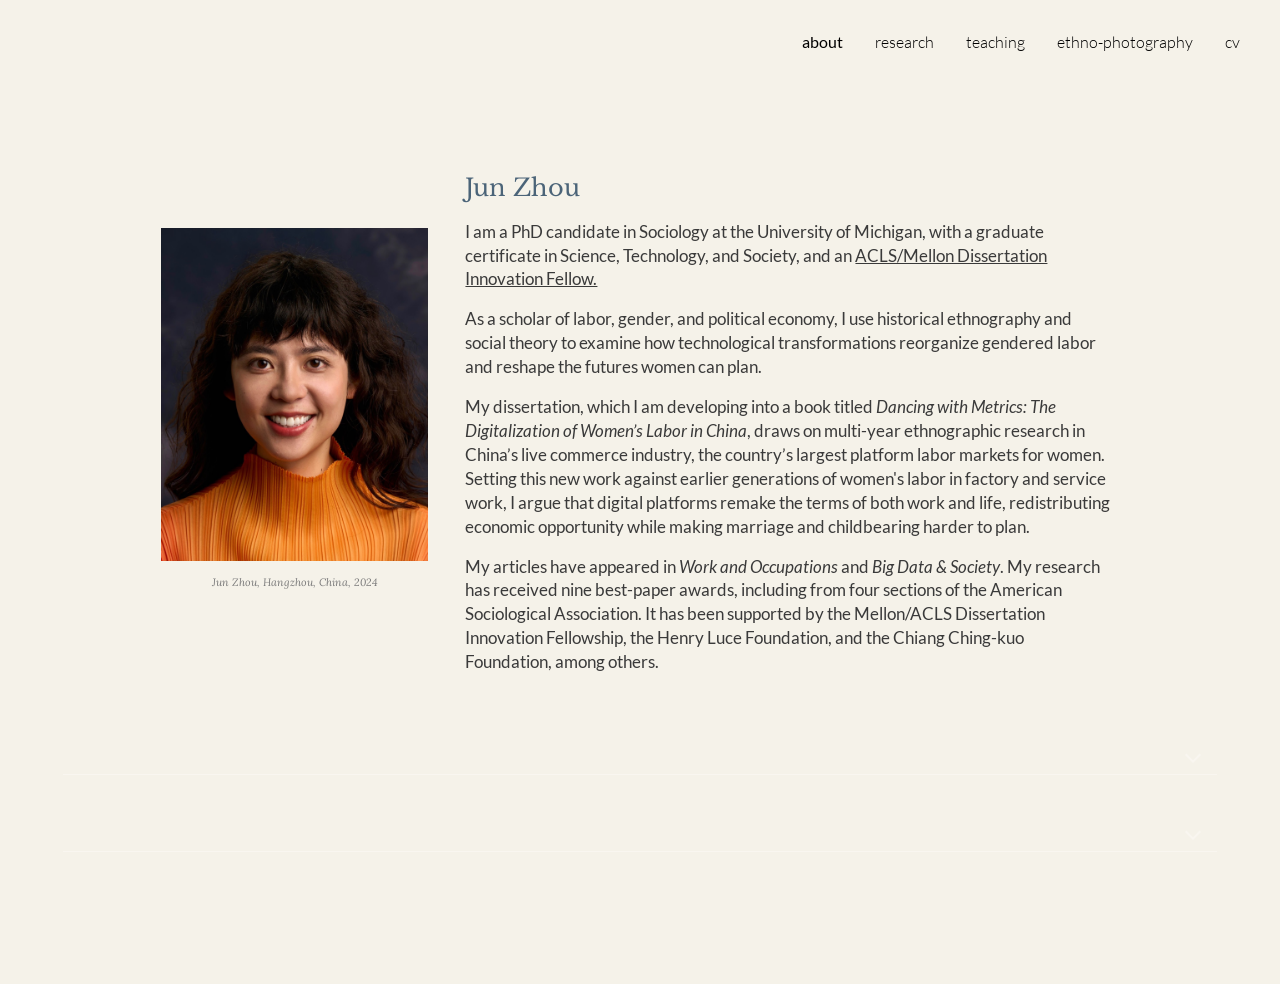
==== site/index.html @ a896f6f9 "Sync validated site and monthly health record" ====
<!doctype html><html lang="en"><head><meta charset="utf-8"><meta name="viewport" content="width=device-width,initial-scale=1"><title>about · Jun Zhou</title><link rel="icon" href="assets/4027bee35e4caeaa31f5901d.png"><style>@media only screen and (max-width: 479px){.jgG6ef{font-size: 17.0pt;}}@media only screen and (min-width: 480px) and (max-width: 767px){.jgG6ef{font-size: 17.0pt;}}@media only screen and (min-width: 768px) and (max-width: 1279px){.jgG6ef{font-size: 18.0pt;}}@media only screen and (min-width: 1280px){.jgG6ef{font-size: 18.0pt;}}</style><style>.M63kCb{background-color: rgba(255,255,255,1);}.OUGEr{color: rgba(33,33,33,1);}.duRjpb .OUGEr{color: rgba(0,0,0,1);}.JYVBee .OUGEr{color: rgba(0,0,0,1);}.OmQG5e .OUGEr{color: rgba(33,33,33,1);}.iwQgFb{background-color: rgba(211,211,211,1);}.ySLm4c{font-family: Lato, sans-serif;}.CbiMKe{background-color: rgba(245,242,232,1);}.qeLZfd .zfr3Q{color: rgba(33,33,33,1);}.qeLZfd .qnVSj{color: rgba(33,33,33,1);}.qeLZfd .Glwbz{color: rgba(33,33,33,1);}.qeLZfd .duRjpb{color: rgba(0,0,0,1);}.qeLZfd .qLrapd{color: rgba(0,0,0,1);}.qeLZfd .JYVBee{color: rgba(0,0,0,1);}.qeLZfd .aHM7ed{color: rgba(0,0,0,1);}.qeLZfd .OmQG5e{color: rgba(33,33,33,1);}.qeLZfd .NHD4Gf{color: rgba(33,33,33,1);}.qeLZfd .aw5Odc{color: rgba(0,0,0,1);}.qeLZfd .dhtgD:hover{color: rgba(0,0,0,1);}.qeLZfd .dhtgD:visited{color: rgba(0,0,0,1);}.qeLZfd .iwQgFb{background-color: rgba(210,210,210,1);}.qeLZfd .OUGEr{color: rgba(33,33,33,1);}.qeLZfd .duRjpb .OUGEr{color: rgba(0,0,0,1);}.qeLZfd .JYVBee .OUGEr{color: rgba(0,0,0,1);}.qeLZfd .OmQG5e .OUGEr{color: rgba(33,33,33,1);}.qeLZfd:before{background-color: rgba(254,254,254,1); display: block;}.lQAHbd .zfr3Q{color: rgba(0,0,0,1);}.lQAHbd .qnVSj{color: rgba(0,0,0,1);}.lQAHbd .Glwbz{color: rgba(0,0,0,1);}.lQAHbd .duRjpb{color: rgba(0,0,0,1);}.lQAHbd .qLrapd{color: rgba(0,0,0,1);}.lQAHbd .JYVBee{color: rgba(0,0,0,1);}.lQAHbd .aHM7ed{color: rgba(0,0,0,1);}.lQAHbd .OmQG5e{color: rgba(0,0,0,1);}.lQAHbd .NHD4Gf{color: rgba(0,0,0,1);}.lQAHbd .aw5Odc{color: rgba(0,0,0,1);}.lQAHbd .dhtgD:hover{color: rgba(0,0,0,1);}.lQAHbd .dhtgD:visited{color: rgba(0,0,0,1);}.lQAHbd .iwQgFb{background-color: rgba(202,200,192,1);}.lQAHbd .OUGEr{color: rgba(0,0,0,1);}.lQAHbd .duRjpb .OUGEr{color: rgba(0,0,0,1);}.lQAHbd .JYVBee .OUGEr{color: rgba(0,0,0,1);}.lQAHbd .OmQG5e .OUGEr{color: rgba(0,0,0,1);}.lQAHbd .CbiMKe{background-color: rgba(255,255,255,1);}.lQAHbd:before{background-color: rgba(245,242,232,1); display: block;}.cJgDec .zfr3Q{color: rgba(255,255,255,1);}.cJgDec .zfr3Q .OUGEr{color: rgba(255,255,255,1);}.cJgDec .qnVSj{color: rgba(255,255,255,1);}.cJgDec .Glwbz{color: rgba(255,255,255,1);}.cJgDec .qLrapd{color: rgba(255,255,255,1);}.cJgDec .aHM7ed{color: rgba(255,255,255,1);}.cJgDec .NHD4Gf{color: rgba(255,255,255,1);}.cJgDec .IFuOkc:before{background-color: rgba(33,33,33,1); opacity: 0; display: block;}.O13XJf{height: 340px; padding-bottom: 60px; padding-top: 60px;}.O13XJf .IFuOkc{background-color: rgba(245,242,232,1); background-image: url(assets/630cc964d03e283699d55d2c.png);}.O13XJf .IFuOkc:before{background-color: rgba(33,33,33,1); opacity: 0.4; display: block;}.O13XJf .zfr3Q{color: rgba(255,255,255,1);}.O13XJf .qnVSj{color: rgba(255,255,255,1);}.O13XJf .Glwbz{color: rgba(255,255,255,1);}.O13XJf .duRjpb{color: rgba(255,255,255,1);}.O13XJf .qLrapd{color: rgba(255,255,255,1);}.O13XJf .JYVBee{color: rgba(255,255,255,1);}.O13XJf .aHM7ed{color: rgba(255,255,255,1);}.O13XJf .OmQG5e{color: rgba(255,255,255,1);}.O13XJf .NHD4Gf{color: rgba(255,255,255,1);}.tpmmCb .zfr3Q{color: rgba(33,33,33,1);}.tpmmCb .zfr3Q .OUGEr{color: rgba(33,33,33,1);}.tpmmCb .qnVSj{color: rgba(33,33,33,1);}.tpmmCb .Glwbz{color: rgba(33,33,33,1);}.tpmmCb .qLrapd{color: rgba(33,33,33,1);}.tpmmCb .aHM7ed{color: rgba(33,33,33,1);}.tpmmCb .NHD4Gf{color: rgba(33,33,33,1);}.tpmmCb .IFuOkc:before{background-color: rgba(255,255,255,1); display: block;}.tpmmCb .Wew9ke{fill: rgba(33,33,33,1);}.aw5Odc{color: rgba(0,0,0,1);}.dhtgD:hover{color: rgba(0,0,0,1);}.dhtgD:active{color: rgba(0,0,0,1);}.dhtgD:visited{color: rgba(0,0,0,1);}.Zjiec{color: rgba(255,255,255,1); font-family: Lato, sans-serif; font-size: 19pt; font-weight: 300; letter-spacing: 1px; line-height: 1.3; padding-bottom: 62.5px; padding-left: 48px; padding-right: 36px; padding-top: 11.5px;}.XMyrgf{margin-top: 0px; margin-left: 48px; margin-bottom: 24px; margin-right: 24px;}.TlfmSc{color: rgba(255,255,255,1); font-family: Lato, sans-serif; font-size: 15pt; font-weight: 300; line-height: 1.333;}.Mz8gvb{color: rgba(255,255,255,1);}.zDUgLc{background-color: rgba(33,33,33,1);}.QTKDff.chg4Jd:focus{background-color: rgba(255,255,255,0.1199999973);}.YTv4We{color: rgba(178,178,178,1);}.YTv4We:hover:before{background-color: rgba(255,255,255,0.1199999973); display: block;}.YTv4We.chg4Jd:focus:before{border-color: rgba(255,255,255,0.3600000143); display: block;}.eWDljc{background-color: rgba(33,33,33,1);}.eWDljc .hDrhEe{padding-left: 8px;}.ZXW7w{color: rgba(255,255,255,1); opacity: 1;}.PsKE7e{color: rgba(255,255,255,1); font-family: Lato, sans-serif; font-size: 12pt; font-weight: 300;}.lhZOrc{color: rgba(247,245,237,1);}.hDrhEe:hover{color: rgba(247,245,237,1);}.M9vuGd{color: rgba(247,245,237,1); font-weight: 400;}.jgXgSe:hover{color: rgba(247,245,237,1);}.j10yRb:hover{color: rgba(247,245,237,1);}.j10yRb.chg4Jd:focus:before{border-color: rgba(255,255,255,0.3600000143); display: block;}.tCHXDc{color: rgba(255,255,255,1);}.iWs3gf.chg4Jd:focus{background-color: rgba(255,255,255,0.1199999973);}.wgxiMe{background-color: rgba(33,33,33,1);}.fOU46b .TlfmSc{color: rgba(255,255,255,1);}.fOU46b .KJll8d{background-color: rgba(255,255,255,1);}.fOU46b .Mz8gvb{color: rgba(255,255,255,1);}.fOU46b .Mz8gvb.chg4Jd:focus:before{border-color: rgba(255,255,255,1); display: block;}.fOU46b .qV4dIc{color: rgba(255,255,255,0.8700000048);}.fOU46b .jgXgSe:hover{color: rgba(255,255,255,1);}.fOU46b .M9vuGd{color: rgba(255,255,255,1);}.fOU46b .tCHXDc{color: rgba(255,255,255,0.8700000048);}.fOU46b .iWs3gf.chg4Jd:focus{background-color: rgba(255,255,255,0.1199999973);}.fOU46b .G8QRnc .Mz8gvb{color: rgba(0,0,0,0.8000000119);}.fOU46b .G8QRnc .Mz8gvb.chg4Jd:focus:before{border-color: rgba(0,0,0,0.8000000119); display: block;}.fOU46b .G8QRnc .ZXW7w{color: rgba(0,0,0,0.8000000119);}.fOU46b .G8QRnc .TlfmSc{color: rgba(0,0,0,0.8000000119);}.fOU46b .G8QRnc .KJll8d{background-color: rgba(0,0,0,0.8000000119);}.fOU46b .G8QRnc .qV4dIc{color: rgba(0,0,0,0.6399999857);}.fOU46b .G8QRnc .jgXgSe:hover{color: rgba(0,0,0,0.8199999928);}.fOU46b .G8QRnc .M9vuGd{color: rgba(0,0,0,0.8199999928);}.fOU46b .G8QRnc .tCHXDc{color: rgba(0,0,0,0.6399999857);}.fOU46b .G8QRnc .iWs3gf.chg4Jd:focus{background-color: rgba(0,0,0,0.1199999973);}.fOU46b .usN8rf .Mz8gvb{color: rgba(0,0,0,0.8000000119);}.fOU46b .usN8rf .Mz8gvb.chg4Jd:focus:before{border-color: rgba(0,0,0,0.8000000119); display: block;}.fOU46b .usN8rf .ZXW7w{color: rgba(0,0,0,0.8000000119);}.fOU46b .usN8rf .TlfmSc{color: rgba(0,0,0,0.8000000119);}.fOU46b .usN8rf .KJll8d{background-color: rgba(0,0,0,0.8000000119);}.fOU46b .usN8rf .qV4dIc{color: rgba(0,0,0,0.6399999857);}.fOU46b .usN8rf .jgXgSe:hover{color: rgba(0,0,0,0.8199999928);}.fOU46b .usN8rf .M9vuGd{color: rgba(0,0,0,0.8199999928);}.fOU46b .usN8rf .tCHXDc{color: rgba(0,0,0,0.6399999857);}.fOU46b .usN8rf .iWs3gf.chg4Jd:focus{background-color: rgba(0,0,0,0.1199999973);}.fOU46b .aCIEDd .qV4dIc{color: rgba(33,33,33,1);}.fOU46b .aCIEDd .TlfmSc{color: rgba(33,33,33,1);}.fOU46b .aCIEDd .KJll8d{background-color: rgba(33,33,33,1);}.fOU46b .aCIEDd .ZXW7w{color: rgba(33,33,33,1);}.fOU46b .aCIEDd .jgXgSe:hover{color: rgba(33,33,33,1); opacity: 0.82;}.fOU46b .aCIEDd .Mz8gvb{color: rgba(33,33,33,1);}.fOU46b .aCIEDd .tCHXDc{color: rgba(33,33,33,1);}.fOU46b .aCIEDd .iWs3gf.chg4Jd:focus{background-color: rgba(33,33,33,0.1199999973);}.fOU46b .a3ETed .qV4dIc{color: rgba(0,0,0,1);}.fOU46b .a3ETed .TlfmSc{color: rgba(0,0,0,1);}.fOU46b .a3ETed .KJll8d{background-color: rgba(0,0,0,1);}.fOU46b .a3ETed .ZXW7w{color: rgba(0,0,0,1);}.fOU46b .a3ETed .jgXgSe:hover{color: rgba(0,0,0,1); opacity: 0.82;}.fOU46b .a3ETed .Mz8gvb{color: rgba(0,0,0,1);}.fOU46b .a3ETed .tCHXDc{color: rgba(0,0,0,1);}.fOU46b .a3ETed .iWs3gf.chg4Jd:focus{background-color: rgba(0,0,0,0.1199999973);}@media only screen and (min-width: 1280px){.XeSM4.b2Iqye.fOU46b .LBrwzc .tCHXDc{color: rgba(255,255,255,0.8700000048);}}.XeSM4.b2Iqye.fOU46b .LBrwzc .iWs3gf.chg4Jd:focus{background-color: rgba(255,255,255,0.1199999973);}@media only screen and (min-width: 1280px){.KuNac.b2Iqye.fOU46b .tCHXDc{color: rgba(0,0,0,0.6399999857);}}.KuNac.b2Iqye.fOU46b .iWs3gf.chg4Jd:focus{background-color: rgba(0,0,0,0.1199999973);}.fOU46b .zDUgLc{opacity: 0;}.LBrwzc .ZXW7w{color: rgba(0,0,0,1);}.LBrwzc .KJll8d{background-color: rgba(0,0,0,1);}.GBy4H .ZXW7w{color: rgba(255,255,255,1);}.GBy4H .KJll8d{background-color: rgba(255,255,255,1);}.eBSUbc{background-color: rgba(33,33,33,1); color: rgba(0,188,212,0.6999999881);}.BFDQOb:hover{color: rgba(247,245,237,1);}.ImnMyf{background-color: rgba(255,255,255,1); color: rgba(33,33,33,1);}.Vs12Bd{background-color: rgba(254,254,254,1); color: rgba(33,33,33,1);}.S5d9Rd{background-color: rgba(245,242,232,1); color: rgba(0,0,0,1);}.zfr3Q{color: rgba(33,33,33,1); font-family: Lato, sans-serif; font-size: 11pt; font-weight: 400; line-height: 1.6667; margin-top: 12px;}.qnVSj{color: rgba(33,33,33,1);}.Glwbz{color: rgba(33,33,33,1);}.duRjpb{color: rgba(0,0,0,1); font-family: Lato, sans-serif; font-size: 34pt; font-weight: 300; letter-spacing: 0.5px; line-height: 1.2; margin-top: 30px;}.Ap4VC{margin-bottom: -30px;}.qLrapd{color: rgba(0,0,0,1);}.JYVBee{color: rgba(0,0,0,1); font-family: Lato, sans-serif; font-size: 19pt; font-weight: 400; line-height: 1.4; margin-top: 20px;}.CobnVe{margin-bottom: -20px;}.aHM7ed{color: rgba(0,0,0,1);}.OmQG5e{color: rgba(33,33,33,1); font-family: Lato, sans-serif; font-size: 15pt; font-style: normal; font-weight: 400; line-height: 1.25; margin-top: 16px;}.GV3q8e{margin-bottom: -16px;}.NHD4Gf{color: rgba(33,33,33,1);}.LB7kq .duRjpb{font-size: 64pt; letter-spacing: 2px; line-height: 1; margin-top: 40px;}.LB7kq .JYVBee{font-size: 25pt; font-weight: 300; line-height: 1.1; margin-top: 25px;}@media only screen and (max-width: 479px){.LB7kq .duRjpb{font-size: 40pt;}}@media only screen and (min-width: 480px) and (max-width: 767px){.LB7kq .duRjpb{font-size: 53pt;}}@media only screen and (max-width: 479px){.LB7kq .JYVBee{font-size: 19pt;}}@media only screen and (min-width: 480px) and (max-width: 767px){.LB7kq .JYVBee{font-size: 22pt;}}.O13XJf{height: 340px; padding-bottom: 60px; padding-top: 60px;}@media only screen and (min-width: 480px) and (max-width: 767px){.O13XJf{height: 280px; padding-bottom: 40px; padding-top: 40px;}}@media only screen and (max-width: 479px){.O13XJf{height: 250px; padding-bottom: 30px; padding-top: 30px;}}.SBrW1{height: 520px;}@media only screen and (min-width: 480px) and (max-width: 767px){.SBrW1{height: 520px;}}@media only screen and (max-width: 479px){.SBrW1{height: 400px;}}.Wew9ke{fill: rgba(255,255,255,1);}.gk8rDe{height: 180px; padding-bottom: 32px; padding-top: 60px;}.gk8rDe .zfr3Q{color: rgba(0,0,0,1);}.gk8rDe .duRjpb{color: rgba(0,0,0,1); font-size: 45pt; line-height: 1.1;}.gk8rDe .qLrapd{color: rgba(0,0,0,1);}.gk8rDe .JYVBee{color: rgba(0,0,0,1); font-size: 27pt; line-height: 1.35; margin-top: 15px;}.gk8rDe .aHM7ed{color: rgba(0,0,0,1);}.gk8rDe .OmQG5e{color: rgba(33,33,33,1);}.gk8rDe .NHD4Gf{color: rgba(33,33,33,1);}@media only screen and (max-width: 479px){.gk8rDe .duRjpb{font-size: 30pt;}}@media only screen and (min-width: 480px) and (max-width: 767px){.gk8rDe .duRjpb{font-size: 38pt;}}@media only screen and (max-width: 479px){.gk8rDe .JYVBee{font-size: 20pt;}}@media only screen and (min-width: 480px) and (max-width: 767px){.gk8rDe .JYVBee{font-size: 24pt;}}@media only screen and (min-width: 480px) and (max-width: 767px){.gk8rDe{padding-top: 45px;}}@media only screen and (max-width: 479px){.gk8rDe{padding-bottom: 0px; padding-top: 30px;}}.dhtgD{text-decoration: underline;}.JzO0Vc{background-color: rgba(33,33,33,1); font-family: Lato, sans-serif; width: 250px;}@media only screen and (min-width: 1280px){.JzO0Vc{padding-top: 48.5px;}}.TlfmSc{font-family: Lato, sans-serif; font-size: 15pt; font-weight: 300; line-height: 1.333;}.PsKE7e{font-family: Lato, sans-serif; font-size: 12pt;}.IKA38e{line-height: 1.21;}.hDrhEe{padding-bottom: 11.5px; padding-top: 11.5px;}.zDUgLc{opacity: 1;}.QmpIrf{background-color: rgba(245,242,232,1); border-color: rgba(0,0,0,1); color: rgba(0,0,0,1); font-family: Lato, sans-serif; font-size: 11pt; line-height: normal;}.xkUom{border-color: rgba(245,242,232,1); color: rgba(245,242,232,1); font-family: Lato, sans-serif; font-size: 11pt; line-height: normal;}.xkUom:hover{background-color: rgba(245,242,232,0.1000000015);}.KjwKmc{color: rgba(245,242,232,1); font-family: Lato, sans-serif; font-size: 11pt; line-height: normal; line-height: normal;}.KjwKmc:hover{background-color: rgba(245,242,232,0.1000000015);}.lQAHbd .QmpIrf{background-color: rgba(255,255,255,1); border-color: rgba(0,0,0,1); color: rgba(0,0,0,1); font-family: Lato, sans-serif; font-size: 11pt; line-height: normal;}.lQAHbd .xkUom{border-color: rgba(254,254,254,1); color: rgba(254,254,254,1); font-family: Lato, sans-serif; font-size: 11pt; line-height: normal;}.lQAHbd .xkUom:hover{background-color: rgba(255,255,255,0.1000000015);}.lQAHbd .KjwKmc{color: rgba(254,254,254,1); font-family: Lato, sans-serif; font-size: 11pt; line-height: normal;}.lQAHbd .KjwKmc:hover{background-color: rgba(255,255,255,0.1000000015);}.lQAHbd .Mt0nFe{border-color: rgba(0,0,0,0.200000003);}.cJgDec .QmpIrf{background-color: rgba(255,255,255,1); border-color: rgba(0,0,0,1); color: rgba(0,0,0,1); font-family: Lato, sans-serif; font-size: 11pt; line-height: normal;}.cJgDec .xkUom{border-color: rgba(254,254,254,1); color: rgba(254,254,254,1); font-family: Lato, sans-serif; font-size: 11pt; line-height: normal;}.cJgDec .xkUom:hover{background-color: rgba(255,255,255,0.1000000015);}.cJgDec .KjwKmc{color: rgba(254,254,254,1); font-family: Lato, sans-serif; font-size: 11pt; line-height: normal;}.cJgDec .KjwKmc:hover{background-color: rgba(255,255,255,0.1000000015);}.tpmmCb .QmpIrf{background-color: rgba(255,255,255,1); border-color: rgba(0,0,0,1); color: rgba(0,0,0,1); font-family: Lato, sans-serif; font-size: 11pt; line-height: normal;}.tpmmCb .xkUom{border-color: rgba(245,242,232,1); color: rgba(245,242,232,1); font-family: Lato, sans-serif; font-size: 11pt; line-height: normal;}.tpmmCb .xkUom:hover{background-color: rgba(245,242,232,0.1000000015);}.tpmmCb .KjwKmc{color: rgba(245,242,232,1); font-family: Lato, sans-serif; font-size: 11pt; line-height: normal;}.tpmmCb .KjwKmc:hover{background-color: rgba(245,242,232,0.1000000015);}.gk8rDe .QmpIrf{background-color: rgba(245,242,232,1); border-color: rgba(0,0,0,1); color: rgba(0,0,0,1); font-family: Lato, sans-serif; font-size: 11pt; line-height: normal;}.gk8rDe .xkUom{border-color: rgba(245,242,232,1); color: rgba(245,242,232,1); font-family: Lato, sans-serif; font-size: 11pt; line-height: normal;}.gk8rDe .xkUom:hover{background-color: rgba(245,242,232,0.1000000015);}.gk8rDe .KjwKmc{color: rgba(245,242,232,1); font-family: Lato, sans-serif; font-size: 11pt; line-height: normal;}.gk8rDe .KjwKmc:hover{background-color: rgba(245,242,232,0.1000000015);}.O13XJf .QmpIrf{background-color: rgba(255,255,255,1); border-color: rgba(0,0,0,1); color: rgba(0,0,0,1); font-family: Lato, sans-serif; font-size: 11pt; line-height: normal;}.O13XJf .xkUom{border-color: rgba(254,254,254,1); color: rgba(254,254,254,1); font-family: Lato, sans-serif; font-size: 11pt; line-height: normal;}.O13XJf .xkUom:hover{background-color: rgba(255,255,255,0.1000000015);}.O13XJf .KjwKmc{color: rgba(254,254,254,1); font-family: Lato, sans-serif; font-size: 11pt; line-height: normal;}.O13XJf .KjwKmc:hover{background-color: rgba(255,255,255,0.1000000015);}.Y4CpGd{font-family: Lato, sans-serif; font-size: 11pt;}.CMArNe{background-color: rgba(254,254,254,1);}.LBrwzc .TlfmSc{color: rgba(0,0,0,0.8000000119);}.LBrwzc .YTv4We{color: rgba(0,0,0,0.6399999857);}.LBrwzc .YTv4We.chg4Jd:focus:before{border-color: rgba(0,0,0,0.6399999857); display: block;}.LBrwzc .Mz8gvb{color: rgba(0,0,0,0.6399999857);}.LBrwzc .tCHXDc{color: rgba(0,0,0,0.6399999857);}.LBrwzc .iWs3gf.chg4Jd:focus{background-color: rgba(0,0,0,0.1199999973);}.LBrwzc .wgxiMe{background-color: rgba(255,255,255,1);}.LBrwzc .qV4dIc{color: rgba(0,0,0,0.6399999857);}.LBrwzc .M9vuGd{color: rgba(0,0,0,0.8000000119); font-weight: bold;}.LBrwzc .Zjiec{color: rgba(0,0,0,0.8000000119);}.LBrwzc .IKA38e{color: rgba(0,0,0,0.6399999857);}.LBrwzc .lhZOrc.IKA38e{color: rgba(0,0,0,0.8000000119); font-weight: bold;}.LBrwzc .j10yRb:hover{color: rgba(0,0,0,0.8000000119);}.LBrwzc .eBSUbc{color: rgba(0,0,0,0.8000000119);}.LBrwzc .hDrhEe:hover{color: rgba(0,0,0,0.8000000119);}.LBrwzc .jgXgSe:hover{color: rgba(0,0,0,0.8000000119);}.LBrwzc .M9vuGd:hover{color: rgba(0,0,0,0.8000000119);}.LBrwzc .zDUgLc{border-bottom-color: rgba(204,204,204,1); border-bottom-width: 1px; border-bottom-style: solid;}.fOU46b .LBrwzc .M9vuGd{color: rgba(0,0,0,0.8000000119);}.fOU46b .LBrwzc .jgXgSe:hover{color: rgba(0,0,0,0.8000000119);}.fOU46b .LBrwzc .zDUgLc{opacity: 1; border-bottom-style: none;}.fOU46b .LBrwzc .tCHXDc{color: rgba(0,0,0,0.6399999857);}.fOU46b .LBrwzc .iWs3gf.chg4Jd:focus{background-color: rgba(0,0,0,0.1199999973);}.fOU46b .GBy4H .M9vuGd{color: rgba(255,255,255,1);}.fOU46b .GBy4H .jgXgSe:hover{color: rgba(255,255,255,1);}.fOU46b .GBy4H .zDUgLc{opacity: 1;}.fOU46b .GBy4H .tCHXDc{color: rgba(255,255,255,0.8700000048);}.fOU46b .GBy4H .iWs3gf.chg4Jd:focus{background-color: rgba(255,255,255,0.1199999973);}.XeSM4.G9Qloe.fOU46b .LBrwzc .tCHXDc{color: rgba(0,0,0,0.6399999857);}.XeSM4.G9Qloe.fOU46b .LBrwzc .iWs3gf.chg4Jd:focus{background-color: rgba(0,0,0,0.1199999973);}.GBy4H .lhZOrc.IKA38e{color: rgba(255,255,255,1);}.GBy4H .eBSUbc{color: rgba(255,255,255,0.8700000048);}.GBy4H .hDrhEe:hover{color: rgba(255,255,255,1);}.GBy4H .j10yRb:hover{color: rgba(255,255,255,1);}.GBy4H .YTv4We{color: rgba(255,255,255,1);}.GBy4H .YTv4We.chg4Jd:focus:before{border-color: rgba(255,255,255,1); display: block;}.GBy4H .tCHXDc{color: rgba(255,255,255,0.8700000048);}.GBy4H .iWs3gf.chg4Jd:focus{background-color: rgba(255,255,255,0.1199999973);}.GBy4H .jgXgSe:hover{color: rgba(255,255,255,1);}.GBy4H .jgXgSe:hover{color: rgba(255,255,255,1);}.GBy4H .M9vuGd{color: rgba(255,255,255,1);}.GBy4H .M9vuGd:hover{color: rgba(255,255,255,1);}.QcmuFb{padding-left: 20px;}.vDPrib{padding-left: 40px;}.TBDXjd{padding-left: 60px;}.bYeK8e{padding-left: 80px;}.CuqSDe{padding-left: 100px;}.Havqpe{padding-left: 120px;}.JvDrRe{padding-left: 140px;}.o5lrIf{padding-left: 160px;}.yOJW7c{padding-left: 180px;}.rB8cye{padding-left: 200px;}.RuayVd{padding-right: 20px;}.YzcKX{padding-right: 40px;}.reTV0b{padding-right: 60px;}.vSYeUc{padding-right: 80px;}.PxtZIe{padding-right: 100px;}.ahQMed{padding-right: 120px;}.rzhcXb{padding-right: 140px;}.PBhj0b{padding-right: 160px;}.TlN46c{padding-right: 180px;}.GEdNnc{padding-right: 200px;}.TMjjoe{font-family: Lato, sans-serif; font-size: 9pt; line-height: 1.2; margin-top: 0px;}@media only screen and (min-width: 1280px){.yxgWrb{margin-left: 250px;}}@media only screen and (max-width: 479px){.Zjiec{font-size: 15pt;}}@media only screen and (min-width: 480px) and (max-width: 767px){.Zjiec{font-size: 17pt;}}@media only screen and (max-width: 479px){.TlfmSc{font-size: 13pt;}}@media only screen and (min-width: 480px) and (max-width: 767px){.TlfmSc{font-size: 14pt;}}@media only screen and (max-width: 479px){.PsKE7e{font-size: 12pt;}}@media only screen and (min-width: 480px) and (max-width: 767px){.PsKE7e{font-size: 12pt;}}@media only screen and (max-width: 479px){.duRjpb{font-size: 24pt;}}@media only screen and (min-width: 480px) and (max-width: 767px){.duRjpb{font-size: 29pt;}}@media only screen and (max-width: 479px){.JYVBee{font-size: 15pt;}}@media only screen and (min-width: 480px) and (max-width: 767px){.JYVBee{font-size: 17pt;}}@media only screen and (max-width: 479px){.OmQG5e{font-size: 13pt;}}@media only screen and (min-width: 480px) and (max-width: 767px){.OmQG5e{font-size: 14pt;}}@media only screen and (max-width: 479px){.TlfmSc{font-size: 13pt;}}@media only screen and (min-width: 480px) and (max-width: 767px){.TlfmSc{font-size: 14pt;}}@media only screen and (max-width: 479px){.PsKE7e{font-size: 12pt;}}@media only screen and (min-width: 480px) and (max-width: 767px){.PsKE7e{font-size: 12pt;}}@media only screen and (max-width: 479px){.TMjjoe{font-size: 9pt;}}@media only screen and (min-width: 480px) and (max-width: 767px){.TMjjoe{font-size: 9pt;}}</style><link rel="stylesheet" href="assets/4ce3453609b8d438a710de04.css"><link rel="stylesheet" href="assets/5a426b6c011598d1bfab35e1.css"><link rel="stylesheet" href="assets/1142182db5662ed6d9e5342b.css"><link rel="stylesheet" href="assets/8eb36b20e5120e1aed48fe71.css"><link rel="stylesheet" href="assets/04eea19be8c1c13a2b158707.css"><link rel="stylesheet" href="assets/mirror-0957c788c9d83af0093d887a.css"></head><body><a class="skip" href="#main">Skip to content</a><header class="site-header"><nav aria-label="Main navigation"><a href="about.html" aria-current="page">about</a><a href="research.html">research</a><a href="teaching.html">teaching</a><a href="ethno-photography.html">ethno-photography</a><a href="cv.html">cv</a></nav></header><main id="main" class="fktJzd AKpWA fOU46b G9Qloe XeSM4 XxIgdb"><div class="UtePc RCETm SwuGbc"><section class="yaqOZd lQAHbd" id="h.1fa917a9faef22e2_11"><div class="IFuOkc"></div><div class="mYVXT"><div class="LS81yb VICjCf j5pSsc db35Fc" tabindex="-1"><div class="hJDwNd-AhqUyc-R6PoUb Ft7HRd-AhqUyc-R6PoUb JNdkSc SQVYQc L6cTce-purZT L6cTce-pSzOP"><div class="JNdkSc-SmKAyb LkDMRd"><div class=""></div></div></div><div class="hJDwNd-AhqUyc-c5RTEf Ft7HRd-AhqUyc-c5RTEf purZT-AhqUyc-c5RTEf ZcASvf-AhqUyc-c5RTEf pSzOP-AhqUyc-c5RTEf Ktthjf-AhqUyc-c5RTEf JNdkSc SQVYQc yYI8W HQwdzb"><div class="JNdkSc-SmKAyb LkDMRd"><div class=""><div class="oKdM2c ZZyype Kzv0Me"><div class="hJDwNd-AhqUyc-c5RTEf Ft7HRd-AhqUyc-c5RTEf purZT-AhqUyc-c5RTEf ZcASvf-AhqUyc-c5RTEf pSzOP-AhqUyc-c5RTEf Ktthjf-AhqUyc-c5RTEf jXK9ad D2fZ2 zu5uec OjCsFc dmUFtb" id="h.1853efbed6807500_0"><div class="jXK9ad-SmKAyb"><div class="tyJCtd mGzaTb Depvyb baZpAe"><br/><br/></div></div></div></div><div class="oKdM2c ZZyype"><div class="hJDwNd-AhqUyc-c5RTEf Ft7HRd-AhqUyc-c5RTEf purZT-AhqUyc-c5RTEf ZcASvf-AhqUyc-c5RTEf pSzOP-AhqUyc-c5RTEf Ktthjf-AhqUyc-c5RTEf jXK9ad D2fZ2 zu5uec" id="h.7c73671052c39063_36"><div class="jXK9ad-SmKAyb"><div class="tyJCtd baZpAe"><div class="t3iYD"><img alt="Jun Zhou portrait" class="CENy8b" loading="lazy" role="img" src="assets/f13d365f716914b63ac1e532.jpg"/></div></div></div></div></div><div class="oKdM2c ZZyype"><div class="hJDwNd-AhqUyc-c5RTEf Ft7HRd-AhqUyc-c5RTEf purZT-AhqUyc-c5RTEf ZcASvf-AhqUyc-c5RTEf pSzOP-AhqUyc-c5RTEf Ktthjf-AhqUyc-c5RTEf jXK9ad D2fZ2 zu5uec wHaque g5GTcb" id="h.7c85e85c303a069a_4"><div class="jXK9ad-SmKAyb"><div class="tyJCtd mGzaTb Depvyb baZpAe" tabindex="0"><p class="zfr3Q CDt4Ke" dir="ltr" style="line-height: 0.6; text-align: center;"><span class="C9DxTc" style="color: #7a7a7a; font-family: Lora, Arial; font-size: 8.0pt; font-style: italic; font-weight: 400; vertical-align: baseline;">Jun Zhou, Hangzhou, China, 2024</span></p></div></div></div></div></div></div></div><div class="hJDwNd-AhqUyc-OwsYgb Ft7HRd-AhqUyc-OwsYgb purZT-AhqUyc-II5mzb ZcASvf-AhqUyc-II5mzb pSzOP-AhqUyc-qWD73c Ktthjf-AhqUyc-qWD73c JNdkSc SQVYQc"><div class="JNdkSc-SmKAyb LkDMRd"><div class=""><div class="oKdM2c ZZyype Kzv0Me"><div class="hJDwNd-AhqUyc-OwsYgb Ft7HRd-AhqUyc-OwsYgb jXK9ad D2fZ2 zu5uec OjCsFc dmUFtb wHaque g5GTcb" id="h.1fa917a9faef22e2_8"><div class="jXK9ad-SmKAyb"><div class="tyJCtd mGzaTb Depvyb baZpAe"><div class="CobnVe yMxPgf aP9Z7e" id="h.k5gglligykm"></div><h2 class="zfr3Q JYVBee CDt4Ke" dir="ltr" id="h.k5gglligykm_l" style="line-height: 1.32;"><div class="CjVfdc"><span class="jgG6ef C9DxTc" style="color: #4b6478; font-family: 'Libre Baskerville', Arial; font-weight: 400; vertical-align: baseline;">Jun Zhou</span></div></h2><p class="zfr3Q CDt4Ke" dir="ltr" style="background-color: transparent; border-bottom: none; border-left: none; border-right: none; border-top: none; line-height: 1.38; margin-bottom: 12.0pt; margin-top: 12.0pt; padding-bottom: 0.0pt; padding-left: 0.0pt; padding-right: 0.0pt; padding-top: 0.0pt;"><span class="C9DxTc" style="color: #3a3a3a; font-size: 13.0pt; vertical-align: baseline;">I am a PhD candidate in Sociology at the University of Michigan, with a graduate certificate in Science, Technology, and Society, and an </span><a class="XqQF9c" href="https://www.acls.org/news/acls-announces-2024-mellon-acls-dissertation-innovation-fellows/" style="color: inherit; text-decoration: none;" target="_blank"><span class="C9DxTc" style="color: #3a3a3a; font-size: 13.0pt; font-variant: normal; text-decoration: underline; vertical-align: baseline;">ACLS/Mellon Dissertation Innovation Fellow.</span></a></p><p class="zfr3Q CDt4Ke" dir="ltr" style="background-color: transparent; border-bottom: none; border-left: none; border-right: none; border-top: none; line-height: 1.38; margin-bottom: 12.0pt; margin-top: 12.0pt; padding-bottom: 0.0pt; padding-left: 0.0pt; padding-right: 0.0pt; padding-top: 0.0pt;"><span class="C9DxTc" style="color: #3a3a3a; font-size: 13.0pt; vertical-align: baseline;">As a scholar of labor, gender, and political economy, I use historical ethnography and social theory to examine how technological transformations reorganize gendered labor and reshape the futures women can plan.</span></p><p class="zfr3Q CDt4Ke" dir="ltr" style="background-color: transparent; border-bottom: none; border-left: none; border-right: none; border-top: none; line-height: 1.38; margin-bottom: 12.0pt; margin-top: 12.0pt; padding-bottom: 0.0pt; padding-left: 0.0pt; padding-right: 0.0pt; padding-top: 0.0pt;"><span class="C9DxTc" style="color: #3a3a3a; font-size: 13.0pt; vertical-align: baseline;">My dissertation, which I am developing into a book titled </span><span class="C9DxTc" style="color: #3a3a3a; font-size: 13.0pt; font-style: italic; vertical-align: baseline;">Dancing with Metrics: The Digitalization of Women’s Labor in China</span><span class="C9DxTc" style="color: #3a3a3a; font-size: 13.0pt; vertical-align: baseline;">, draws on multi-year ethnographic research in China’s live commerce industry, the country’s largest platform labor markets for women. </span><span class="C9DxTc" style="color: #3a3a3a; font-size: 13.0pt; vertical-align: baseline;">Setting this new work against earlier generations of women's labor in factory and service work, I argue that digital platforms remake the terms of both work and life, redistributing economic opportunity while making marriage and childbearing harder to plan.</span></p><p class="zfr3Q CDt4Ke" dir="ltr" style="background-color: transparent; border-bottom: none; border-left: none; border-right: none; border-top: none; line-height: 1.38; margin-bottom: 12.0pt; margin-top: 12.0pt; padding-bottom: 0.0pt; padding-left: 0.0pt; padding-right: 0.0pt; padding-top: 0.0pt;"><span class="C9DxTc" style="color: #3a3a3a; font-size: 13.0pt; vertical-align: baseline;">My articles have appeared in </span><span class="C9DxTc" style="color: #3a3a3a; font-size: 13.0pt; font-style: italic; vertical-align: baseline;">Work and Occupations</span><span class="C9DxTc" style="color: #3a3a3a; font-size: 13.0pt; vertical-align: baseline;"> and </span><span class="C9DxTc" style="color: #3a3a3a; font-size: 13.0pt; font-style: italic; vertical-align: baseline;">Big Data &amp; Society</span><span class="C9DxTc" style="color: #3a3a3a; font-size: 13.0pt; vertical-align: baseline;">. My research has received nine best-paper awards, including from four sections of the American Sociological Association. It has been supported by the Mellon/ACLS Dissertation Innovation Fellowship, the </span><span class="C9DxTc" style="color: #3a3a3a; font-size: 13.0pt; vertical-align: baseline;">Henry Luce Foundation, and the Chiang Ching-kuo Foundation, among others.</span></p></div></div></div></div></div></div></div><div class="hJDwNd-AhqUyc-R6PoUb Ft7HRd-AhqUyc-R6PoUb JNdkSc SQVYQc L6cTce-purZT L6cTce-pSzOP"><div class="JNdkSc-SmKAyb LkDMRd"><div class=""></div></div></div></div></div></section><section class="yaqOZd lQAHbd" id="h.74bb20d283a30fe0_9"><div class="IFuOkc"></div><div class="mYVXT"><div class="LS81yb VICjCf j5pSsc db35Fc" tabindex="-1"><div class="hJDwNd-AhqUyc-uQSCkd Ft7HRd-AhqUyc-uQSCkd purZT-AhqUyc-II5mzb ZcASvf-AhqUyc-II5mzb pSzOP-AhqUyc-qWD73c Ktthjf-AhqUyc-qWD73c JNdkSc SQVYQc yYI8W HQwdzb"><div class="JNdkSc-SmKAyb LkDMRd"><div class="vhaaFf qUO6Ue"><div class="oKdM2c ZZyype Kzv0Me"><div class="hJDwNd-AhqUyc-uQSCkd Ft7HRd-AhqUyc-uQSCkd jXK9ad D2fZ2 zu5uec OjCsFc dmUFtb" id="h.74bb20d283a30fe0_4"><div class="jXK9ad-SmKAyb"><div class="tyJCtd mGzaTb Depvyb baZpAe"></div></div><div aria-label="Expand 
" class="uArJ5e Y5FYJe cjq2Db zGbri" role="button" tabindex="0"><div class="PDXc1b MbhUzd"></div><span class="XuQwKc"><span class="GmuOkf"><span aria-hidden="true" class="DPvwYc Vtm4Z"><svg class="NMm5M" focusable="false" height="24" viewbox="0 0 24 24" width="24"><path d="M5.41 7.59L4 9l8 8 8-8-1.41-1.41L12 14.17"></path></svg></span></span></span></div><div aria-label="Collapse 
" class="uArJ5e Y5FYJe cjq2Db amZmwc" role="button" tabindex="0"><div class="PDXc1b MbhUzd"></div><span class="XuQwKc"><span class="GmuOkf"><span aria-hidden="true" class="DPvwYc Vtm4Z"><svg class="NMm5M" focusable="false" height="24" viewbox="0 0 24 24" width="24"><path d="M18.59 16.41L20 15l-8-8-8 8 1.41 1.41L12 9.83"></path></svg></span></span></span></div></div></div><div class="oKdM2c ZZyype"><div class="hJDwNd-AhqUyc-uQSCkd Ft7HRd-AhqUyc-uQSCkd jXK9ad D2fZ2 zu5uec wHaque g5GTcb" id="h.74bb20d283a30fe0_6"><div class="jXK9ad-SmKAyb"><div class="tyJCtd mGzaTb Depvyb baZpAe"></div></div></div></div></div></div></div></div></div></section><section class="yaqOZd lQAHbd" id="h.14ae9c13d79044be_0"><div class="IFuOkc"></div><div class="mYVXT"><div class="LS81yb VICjCf j5pSsc db35Fc" tabindex="-1"><div class="hJDwNd-AhqUyc-uQSCkd Ft7HRd-AhqUyc-uQSCkd purZT-AhqUyc-II5mzb ZcASvf-AhqUyc-II5mzb pSzOP-AhqUyc-qWD73c Ktthjf-AhqUyc-qWD73c JNdkSc SQVYQc yYI8W HQwdzb"><div class="JNdkSc-SmKAyb LkDMRd"><div class="vhaaFf qUO6Ue"><div class="oKdM2c ZZyype Kzv0Me"><div class="hJDwNd-AhqUyc-uQSCkd Ft7HRd-AhqUyc-uQSCkd jXK9ad D2fZ2 zu5uec OjCsFc dmUFtb" id="h.14ae9c13d79044be_3"><div class="jXK9ad-SmKAyb"><div class="tyJCtd mGzaTb Depvyb baZpAe"></div></div><div aria-label="Expand 
" class="uArJ5e Y5FYJe cjq2Db zGbri" role="button" tabindex="0"><div class="PDXc1b MbhUzd"></div><span class="XuQwKc"><span class="GmuOkf"><span aria-hidden="true" class="DPvwYc Vtm4Z"><svg class="NMm5M" focusable="false" height="24" viewbox="0 0 24 24" width="24"><path d="M5.41 7.59L4 9l8 8 8-8-1.41-1.41L12 14.17"></path></svg></span></span></span></div><div aria-label="Collapse 
" class="uArJ5e Y5FYJe cjq2Db amZmwc" role="button" tabindex="0"><div class="PDXc1b MbhUzd"></div><span class="XuQwKc"><span class="GmuOkf"><span aria-hidden="true" class="DPvwYc Vtm4Z"><svg class="NMm5M" focusable="false" height="24" viewbox="0 0 24 24" width="24"><path d="M18.59 16.41L20 15l-8-8-8 8 1.41 1.41L12 9.83"></path></svg></span></span></span></div></div></div><div class="oKdM2c ZZyype"><div class="hJDwNd-AhqUyc-uQSCkd Ft7HRd-AhqUyc-uQSCkd jXK9ad D2fZ2 zu5uec wHaque g5GTcb" id="h.14ae9c13d79044be_5"><div class="jXK9ad-SmKAyb"><div class="tyJCtd mGzaTb Depvyb baZpAe"></div></div></div></div></div></div></div></div></div></section></div></main></body></html>
---- site/assets/4ce3453609b8d438a710de04.css ----
@font-face {
  font-family: 'Lato';
  font-style: italic;
  font-weight: 300;
  font-display: swap;
  src: url(287f2b0a046343d811ae4331.ttf) format('truetype');
}
@font-face {
  font-family: 'Lato';
  font-style: italic;
  font-weight: 400;
  font-display: swap;
  src: url(218f6f647f83ceec4b0995a5.ttf) format('truetype');
}
@font-face {
  font-family: 'Lato';
  font-style: italic;
  font-weight: 700;
  font-display: swap;
  src: url(726beec7cd96f06f5b05b5af.ttf) format('truetype');
}
@font-face {
  font-family: 'Lato';
  font-style: normal;
  font-weight: 300;
  font-display: swap;
  src: url(b229d664a58a75e0a438fad2.ttf) format('truetype');
}
@font-face {
  font-family: 'Lato';
  font-style: normal;
  font-weight: 400;
  font-display: swap;
  src: url(b6e055ad6056d64c89133fd7.ttf) format('truetype');
}
@font-face {
  font-family: 'Lato';
  font-style: normal;
  font-weight: 700;
  font-display: swap;
  src: url(7e15d8482756e9d79c5b14dd.ttf) format('truetype');
}
---- site/assets/5a426b6c011598d1bfab35e1.css ----
@font-face {
  font-family: 'Google Sans';
  font-style: normal;
  font-weight: 400;
  font-display: swap;
  src: url(2a07d011004391a05cc50471.ttf) format('truetype');
}
@font-face {
  font-family: 'Google Sans';
  font-style: normal;
  font-weight: 500;
  font-display: swap;
  src: url(59c9f42ce2d20a5daa8b8552.ttf) format('truetype');
}
@font-face {
  font-family: 'Roboto';
  font-style: normal;
  font-weight: 300;
  font-stretch: normal;
  font-display: swap;
  src: url(be5ffcf033d7e69b219d38a9.ttf) format('truetype');
}
@font-face {
  font-family: 'Roboto';
  font-style: normal;
  font-weight: 400;
  font-stretch: normal;
  font-display: swap;
  src: url(e9ff3730797df6aaf76d37c4.ttf) format('truetype');
}
@font-face {
  font-family: 'Roboto';
  font-style: normal;
  font-weight: 500;
  font-stretch: normal;
  font-display: swap;
  src: url(2cf4c1c3ffaeee44c1a1027d.ttf) format('truetype');
}
@font-face {
  font-family: 'Roboto';
  font-style: normal;
  font-weight: 700;
  font-stretch: normal;
  font-display: swap;
  src: url(bbf3e2a2cb10a5a59284f96f.ttf) format('truetype');
}
@font-face {
  font-family: 'Source Code Pro';
  font-style: normal;
  font-weight: 400;
  font-display: swap;
  src: url(f5e4062dc01ee7a0f2ad5674.ttf) format('truetype');
}
@font-face {
  font-family: 'Source Code Pro';
  font-style: normal;
  font-weight: 700;
  font-display: swap;
  src: url(9118c56dc3c09f6cc904eb94.ttf) format('truetype');
}
---- site/assets/1142182db5662ed6d9e5342b.css ----
@font-face {
  font-family: 'Libre Baskerville';
  font-style: italic;
  font-weight: 400;
  font-display: swap;
  src: url(1ce41e492927e0c2a3d2e0b3.ttf) format('truetype');
}
@font-face {
  font-family: 'Libre Baskerville';
  font-style: italic;
  font-weight: 700;
  font-display: swap;
  src: url(b26130c2e3f31e90f6793196.ttf) format('truetype');
}
@font-face {
  font-family: 'Libre Baskerville';
  font-style: normal;
  font-weight: 400;
  font-display: swap;
  src: url(5cfa82b83bfafd1253e4a188.ttf) format('truetype');
}
@font-face {
  font-family: 'Libre Baskerville';
  font-style: normal;
  font-weight: 700;
  font-display: swap;
  src: url(7c542567d3f31e8d0c3c9dc5.ttf) format('truetype');
}
---- site/assets/8eb36b20e5120e1aed48fe71.css ----
@font-face {
  font-family: 'Lora';
  font-style: italic;
  font-weight: 400;
  font-display: swap;
  src: url(d6189434e7dea65ff459984c.ttf) format('truetype');
}
@font-face {
  font-family: 'Lora';
  font-style: italic;
  font-weight: 700;
  font-display: swap;
  src: url(badf47f228537d4c67ef09d7.ttf) format('truetype');
}
@font-face {
  font-family: 'Lora';
  font-style: normal;
  font-weight: 400;
  font-display: swap;
  src: url(76aed5c1cd113d023a039234.ttf) format('truetype');
}
@font-face {
  font-family: 'Lora';
  font-style: normal;
  font-weight: 700;
  font-display: swap;
  src: url(57172670b89b38f392f2d055.ttf) format('truetype');
}
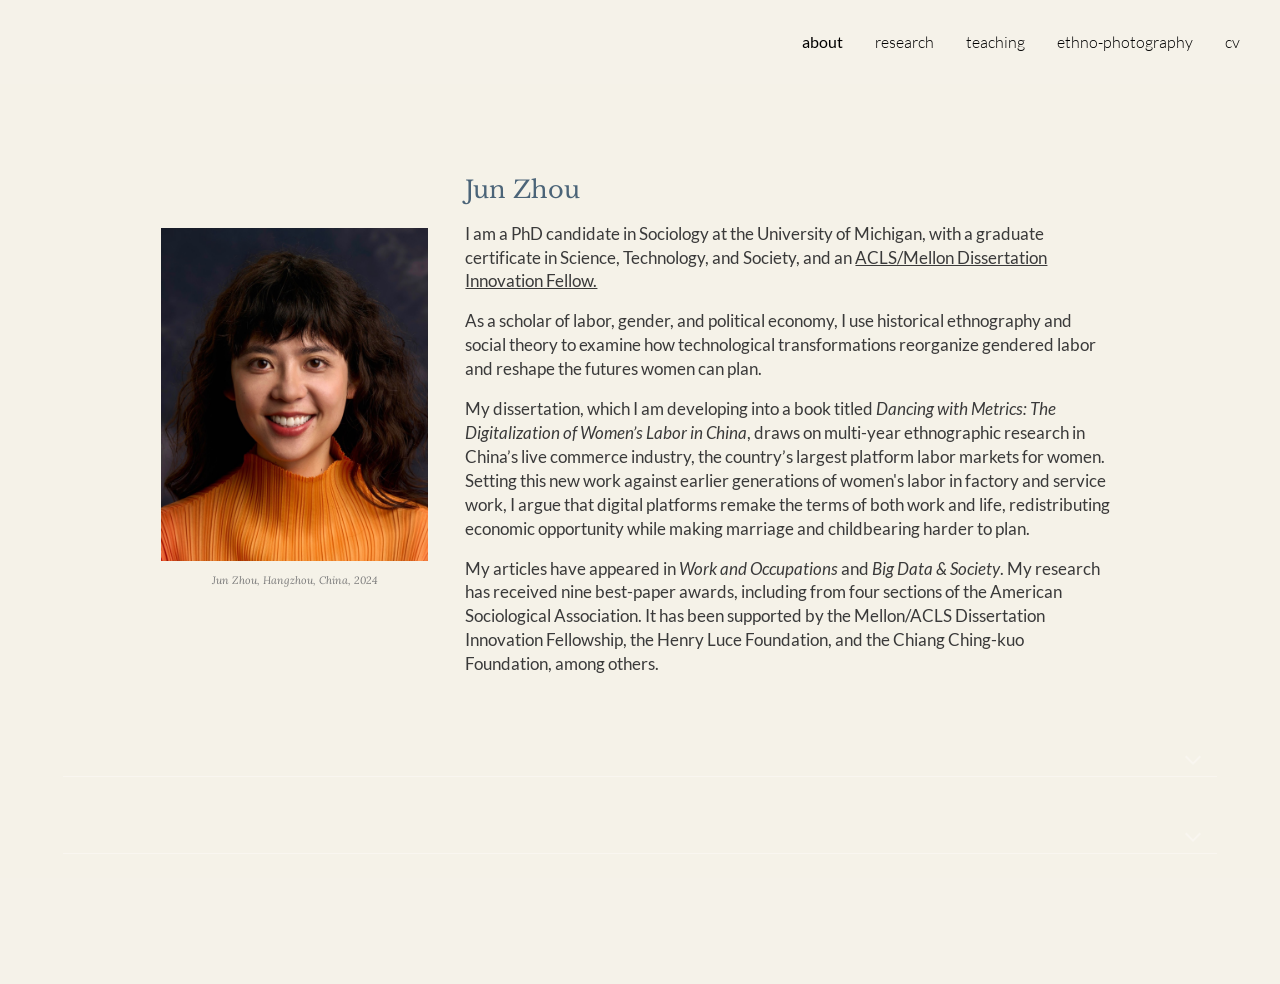
==== commit 9d8e4088: "Sync validated site and monthly health record" ====
--- a/site/index.html
+++ b/site/index.html
@@ -1,4 +1,4 @@
-<!doctype html><html lang="en"><head><meta charset="utf-8"><meta name="viewport" content="width=device-width,initial-scale=1"><title>about · Jun Zhou</title><link rel="icon" href="assets/4027bee35e4caeaa31f5901d.png"><style>@media only screen and (max-width: 479px){.jgG6ef{font-size: 17.0pt;}}@media only screen and (min-width: 480px) and (max-width: 767px){.jgG6ef{font-size: 17.0pt;}}@media only screen and (min-width: 768px) and (max-width: 1279px){.jgG6ef{font-size: 18.0pt;}}@media only screen and (min-width: 1280px){.jgG6ef{font-size: 18.0pt;}}</style><style>.M63kCb{background-color: rgba(255,255,255,1);}.OUGEr{color: rgba(33,33,33,1);}.duRjpb .OUGEr{color: rgba(0,0,0,1);}.JYVBee .OUGEr{color: rgba(0,0,0,1);}.OmQG5e .OUGEr{color: rgba(33,33,33,1);}.iwQgFb{background-color: rgba(211,211,211,1);}.ySLm4c{font-family: Lato, sans-serif;}.CbiMKe{background-color: rgba(245,242,232,1);}.qeLZfd .zfr3Q{color: rgba(33,33,33,1);}.qeLZfd .qnVSj{color: rgba(33,33,33,1);}.qeLZfd .Glwbz{color: rgba(33,33,33,1);}.qeLZfd .duRjpb{color: rgba(0,0,0,1);}.qeLZfd .qLrapd{color: rgba(0,0,0,1);}.qeLZfd .JYVBee{color: rgba(0,0,0,1);}.qeLZfd .aHM7ed{color: rgba(0,0,0,1);}.qeLZfd .OmQG5e{color: rgba(33,33,33,1);}.qeLZfd .NHD4Gf{color: rgba(33,33,33,1);}.qeLZfd .aw5Odc{color: rgba(0,0,0,1);}.qeLZfd .dhtgD:hover{color: rgba(0,0,0,1);}.qeLZfd .dhtgD:visited{color: rgba(0,0,0,1);}.qeLZfd .iwQgFb{background-color: rgba(210,210,210,1);}.qeLZfd .OUGEr{color: rgba(33,33,33,1);}.qeLZfd .duRjpb .OUGEr{color: rgba(0,0,0,1);}.qeLZfd .JYVBee .OUGEr{color: rgba(0,0,0,1);}.qeLZfd .OmQG5e .OUGEr{color: rgba(33,33,33,1);}.qeLZfd:before{background-color: rgba(254,254,254,1); display: block;}.lQAHbd .zfr3Q{color: rgba(0,0,0,1);}.lQAHbd .qnVSj{color: rgba(0,0,0,1);}.lQAHbd .Glwbz{color: rgba(0,0,0,1);}.lQAHbd .duRjpb{color: rgba(0,0,0,1);}.lQAHbd .qLrapd{color: rgba(0,0,0,1);}.lQAHbd .JYVBee{color: rgba(0,0,0,1);}.lQAHbd .aHM7ed{color: rgba(0,0,0,1);}.lQAHbd .OmQG5e{color: rgba(0,0,0,1);}.lQAHbd .NHD4Gf{color: rgba(0,0,0,1);}.lQAHbd .aw5Odc{color: rgba(0,0,0,1);}.lQAHbd .dhtgD:hover{color: rgba(0,0,0,1);}.lQAHbd .dhtgD:visited{color: rgba(0,0,0,1);}.lQAHbd .iwQgFb{background-color: rgba(202,200,192,1);}.lQAHbd .OUGEr{color: rgba(0,0,0,1);}.lQAHbd .duRjpb .OUGEr{color: rgba(0,0,0,1);}.lQAHbd .JYVBee .OUGEr{color: rgba(0,0,0,1);}.lQAHbd .OmQG5e .OUGEr{color: rgba(0,0,0,1);}.lQAHbd .CbiMKe{background-color: rgba(255,255,255,1);}.lQAHbd:before{background-color: rgba(245,242,232,1); display: block;}.cJgDec .zfr3Q{color: rgba(255,255,255,1);}.cJgDec .zfr3Q .OUGEr{color: rgba(255,255,255,1);}.cJgDec .qnVSj{color: rgba(255,255,255,1);}.cJgDec .Glwbz{color: rgba(255,255,255,1);}.cJgDec .qLrapd{color: rgba(255,255,255,1);}.cJgDec .aHM7ed{color: rgba(255,255,255,1);}.cJgDec .NHD4Gf{color: rgba(255,255,255,1);}.cJgDec .IFuOkc:before{background-color: rgba(33,33,33,1); opacity: 0; display: block;}.O13XJf{height: 340px; padding-bottom: 60px; padding-top: 60px;}.O13XJf .IFuOkc{background-color: rgba(245,242,232,1); background-image: url(assets/630cc964d03e283699d55d2c.png);}.O13XJf .IFuOkc:before{background-color: rgba(33,33,33,1); opacity: 0.4; display: block;}.O13XJf .zfr3Q{color: rgba(255,255,255,1);}.O13XJf .qnVSj{color: rgba(255,255,255,1);}.O13XJf .Glwbz{color: rgba(255,255,255,1);}.O13XJf .duRjpb{color: rgba(255,255,255,1);}.O13XJf .qLrapd{color: rgba(255,255,255,1);}.O13XJf .JYVBee{color: rgba(255,255,255,1);}.O13XJf .aHM7ed{color: rgba(255,255,255,1);}.O13XJf .OmQG5e{color: rgba(255,255,255,1);}.O13XJf .NHD4Gf{color: rgba(255,255,255,1);}.tpmmCb .zfr3Q{color: rgba(33,33,33,1);}.tpmmCb .zfr3Q .OUGEr{color: rgba(33,33,33,1);}.tpmmCb .qnVSj{color: rgba(33,33,33,1);}.tpmmCb .Glwbz{color: rgba(33,33,33,1);}.tpmmCb .qLrapd{color: rgba(33,33,33,1);}.tpmmCb .aHM7ed{color: rgba(33,33,33,1);}.tpmmCb .NHD4Gf{color: rgba(33,33,33,1);}.tpmmCb .IFuOkc:before{background-color: rgba(255,255,255,1); display: block;}.tpmmCb .Wew9ke{fill: rgba(33,33,33,1);}.aw5Odc{color: rgba(0,0,0,1);}.dhtgD:hover{color: rgba(0,0,0,1);}.dhtgD:active{color: rgba(0,0,0,1);}.dhtgD:visited{color: rgba(0,0,0,1);}.Zjiec{color: rgba(255,255,255,1); font-family: Lato, sans-serif; font-size: 19pt; font-weight: 300; letter-spacing: 1px; line-height: 1.3; padding-bottom: 62.5px; padding-left: 48px; padding-right: 36px; padding-top: 11.5px;}.XMyrgf{margin-top: 0px; margin-left: 48px; margin-bottom: 24px; margin-right: 24px;}.TlfmSc{color: rgba(255,255,255,1); font-family: Lato, sans-serif; font-size: 15pt; font-weight: 300; line-height: 1.333;}.Mz8gvb{color: rgba(255,255,255,1);}.zDUgLc{background-color: rgba(33,33,33,1);}.QTKDff.chg4Jd:focus{background-color: rgba(255,255,255,0.1199999973);}.YTv4We{color: rgba(178,178,178,1);}.YTv4We:hover:before{background-color: rgba(255,255,255,0.1199999973); display: block;}.YTv4We.chg4Jd:focus:before{border-color: rgba(255,255,255,0.3600000143); display: block;}.eWDljc{background-color: rgba(33,33,33,1);}.eWDljc .hDrhEe{padding-left: 8px;}.ZXW7w{color: rgba(255,255,255,1); opacity: 1;}.PsKE7e{color: rgba(255,255,255,1); font-family: Lato, sans-serif; font-size: 12pt; font-weight: 300;}.lhZOrc{color: rgba(247,245,237,1);}.hDrhEe:hover{color: rgba(247,245,237,1);}.M9vuGd{color: rgba(247,245,237,1); font-weight: 400;}.jgXgSe:hover{color: rgba(247,245,237,1);}.j10yRb:hover{color: rgba(247,245,237,1);}.j10yRb.chg4Jd:focus:before{border-color: rgba(255,255,255,0.3600000143); display: block;}.tCHXDc{color: rgba(255,255,255,1);}.iWs3gf.chg4Jd:focus{background-color: rgba(255,255,255,0.1199999973);}.wgxiMe{background-color: rgba(33,33,33,1);}.fOU46b .TlfmSc{color: rgba(255,255,255,1);}.fOU46b .KJll8d{background-color: rgba(255,255,255,1);}.fOU46b .Mz8gvb{color: rgba(255,255,255,1);}.fOU46b .Mz8gvb.chg4Jd:focus:before{border-color: rgba(255,255,255,1); display: block;}.fOU46b .qV4dIc{color: rgba(255,255,255,0.8700000048);}.fOU46b .jgXgSe:hover{color: rgba(255,255,255,1);}.fOU46b .M9vuGd{color: rgba(255,255,255,1);}.fOU46b .tCHXDc{color: rgba(255,255,255,0.8700000048);}.fOU46b .iWs3gf.chg4Jd:focus{background-color: rgba(255,255,255,0.1199999973);}.fOU46b .G8QRnc .Mz8gvb{color: rgba(0,0,0,0.8000000119);}.fOU46b .G8QRnc .Mz8gvb.chg4Jd:focus:before{border-color: rgba(0,0,0,0.8000000119); display: block;}.fOU46b .G8QRnc .ZXW7w{color: rgba(0,0,0,0.8000000119);}.fOU46b .G8QRnc .TlfmSc{color: rgba(0,0,0,0.8000000119);}.fOU46b .G8QRnc .KJll8d{background-color: rgba(0,0,0,0.8000000119);}.fOU46b .G8QRnc .qV4dIc{color: rgba(0,0,0,0.6399999857);}.fOU46b .G8QRnc .jgXgSe:hover{color: rgba(0,0,0,0.8199999928);}.fOU46b .G8QRnc .M9vuGd{color: rgba(0,0,0,0.8199999928);}.fOU46b .G8QRnc .tCHXDc{color: rgba(0,0,0,0.6399999857);}.fOU46b .G8QRnc .iWs3gf.chg4Jd:focus{background-color: rgba(0,0,0,0.1199999973);}.fOU46b .usN8rf .Mz8gvb{color: rgba(0,0,0,0.8000000119);}.fOU46b .usN8rf .Mz8gvb.chg4Jd:focus:before{border-color: rgba(0,0,0,0.8000000119); display: block;}.fOU46b .usN8rf .ZXW7w{color: rgba(0,0,0,0.8000000119);}.fOU46b .usN8rf .TlfmSc{color: rgba(0,0,0,0.8000000119);}.fOU46b .usN8rf .KJll8d{background-color: rgba(0,0,0,0.8000000119);}.fOU46b .usN8rf .qV4dIc{color: rgba(0,0,0,0.6399999857);}.fOU46b .usN8rf .jgXgSe:hover{color: rgba(0,0,0,0.8199999928);}.fOU46b .usN8rf .M9vuGd{color: rgba(0,0,0,0.8199999928);}.fOU46b .usN8rf .tCHXDc{color: rgba(0,0,0,0.6399999857);}.fOU46b .usN8rf .iWs3gf.chg4Jd:focus{background-color: rgba(0,0,0,0.1199999973);}.fOU46b .aCIEDd .qV4dIc{color: rgba(33,33,33,1);}.fOU46b .aCIEDd .TlfmSc{color: rgba(33,33,33,1);}.fOU46b .aCIEDd .KJll8d{background-color: rgba(33,33,33,1);}.fOU46b .aCIEDd .ZXW7w{color: rgba(33,33,33,1);}.fOU46b .aCIEDd .jgXgSe:hover{color: rgba(33,33,33,1); opacity: 0.82;}.fOU46b .aCIEDd .Mz8gvb{color: rgba(33,33,33,1);}.fOU46b .aCIEDd .tCHXDc{color: rgba(33,33,33,1);}.fOU46b .aCIEDd .iWs3gf.chg4Jd:focus{background-color: rgba(33,33,33,0.1199999973);}.fOU46b .a3ETed .qV4dIc{color: rgba(0,0,0,1);}.fOU46b .a3ETed .TlfmSc{color: rgba(0,0,0,1);}.fOU46b .a3ETed .KJll8d{background-color: rgba(0,0,0,1);}.fOU46b .a3ETed .ZXW7w{color: rgba(0,0,0,1);}.fOU46b .a3ETed .jgXgSe:hover{color: rgba(0,0,0,1); opacity: 0.82;}.fOU46b .a3ETed .Mz8gvb{color: rgba(0,0,0,1);}.fOU46b .a3ETed .tCHXDc{color: rgba(0,0,0,1);}.fOU46b .a3ETed .iWs3gf.chg4Jd:focus{background-color: rgba(0,0,0,0.1199999973);}@media only screen and (min-width: 1280px){.XeSM4.b2Iqye.fOU46b .LBrwzc .tCHXDc{color: rgba(255,255,255,0.8700000048);}}.XeSM4.b2Iqye.fOU46b .LBrwzc .iWs3gf.chg4Jd:focus{background-color: rgba(255,255,255,0.1199999973);}@media only screen and (min-width: 1280px){.KuNac.b2Iqye.fOU46b .tCHXDc{color: rgba(0,0,0,0.6399999857);}}.KuNac.b2Iqye.fOU46b .iWs3gf.chg4Jd:focus{background-color: rgba(0,0,0,0.1199999973);}.fOU46b .zDUgLc{opacity: 0;}.LBrwzc .ZXW7w{color: rgba(0,0,0,1);}.LBrwzc .KJll8d{background-color: rgba(0,0,0,1);}.GBy4H .ZXW7w{color: rgba(255,255,255,1);}.GBy4H .KJll8d{background-color: rgba(255,255,255,1);}.eBSUbc{background-color: rgba(33,33,33,1); color: rgba(0,188,212,0.6999999881);}.BFDQOb:hover{color: rgba(247,245,237,1);}.ImnMyf{background-color: rgba(255,255,255,1); color: rgba(33,33,33,1);}.Vs12Bd{background-color: rgba(254,254,254,1); color: rgba(33,33,33,1);}.S5d9Rd{background-color: rgba(245,242,232,1); color: rgba(0,0,0,1);}.zfr3Q{color: rgba(33,33,33,1); font-family: Lato, sans-serif; font-size: 11pt; font-weight: 400; line-height: 1.6667; margin-top: 12px;}.qnVSj{color: rgba(33,33,33,1);}.Glwbz{color: rgba(33,33,33,1);}.duRjpb{color: rgba(0,0,0,1); font-family: Lato, sans-serif; font-size: 34pt; font-weight: 300; letter-spacing: 0.5px; line-height: 1.2; margin-top: 30px;}.Ap4VC{margin-bottom: -30px;}.qLrapd{color: rgba(0,0,0,1);}.JYVBee{color: rgba(0,0,0,1); font-family: Lato, sans-serif; font-size: 19pt; font-weight: 400; line-height: 1.4; margin-top: 20px;}.CobnVe{margin-bottom: -20px;}.aHM7ed{color: rgba(0,0,0,1);}.OmQG5e{color: rgba(33,33,33,1); font-family: Lato, sans-serif; font-size: 15pt; font-style: normal; font-weight: 400; line-height: 1.25; margin-top: 16px;}.GV3q8e{margin-bottom: -16px;}.NHD4Gf{color: rgba(33,33,33,1);}.LB7kq .duRjpb{font-size: 64pt; letter-spacing: 2px; line-height: 1; margin-top: 40px;}.LB7kq .JYVBee{font-size: 25pt; font-weight: 300; line-height: 1.1; margin-top: 25px;}@media only screen and (max-width: 479px){.LB7kq .duRjpb{font-size: 40pt;}}@media only screen and (min-width: 480px) and (max-width: 767px){.LB7kq .duRjpb{font-size: 53pt;}}@media only screen and (max-width: 479px){.LB7kq .JYVBee{font-size: 19pt;}}@media only screen and (min-width: 480px) and (max-width: 767px){.LB7kq .JYVBee{font-size: 22pt;}}.O13XJf{height: 340px; padding-bottom: 60px; padding-top: 60px;}@media only screen and (min-width: 480px) and (max-width: 767px){.O13XJf{height: 280px; padding-bottom: 40px; padding-top: 40px;}}@media only screen and (max-width: 479px){.O13XJf{height: 250px; padding-bottom: 30px; padding-top: 30px;}}.SBrW1{height: 520px;}@media only screen and (min-width: 480px) and (max-width: 767px){.SBrW1{height: 520px;}}@media only screen and (max-width: 479px){.SBrW1{height: 400px;}}.Wew9ke{fill: rgba(255,255,255,1);}.gk8rDe{height: 180px; padding-bottom: 32px; padding-top: 60px;}.gk8rDe .zfr3Q{color: rgba(0,0,0,1);}.gk8rDe .duRjpb{color: rgba(0,0,0,1); font-size: 45pt; line-height: 1.1;}.gk8rDe .qLrapd{color: rgba(0,0,0,1);}.gk8rDe .JYVBee{color: rgba(0,0,0,1); font-size: 27pt; line-height: 1.35; margin-top: 15px;}.gk8rDe .aHM7ed{color: rgba(0,0,0,1);}.gk8rDe .OmQG5e{color: rgba(33,33,33,1);}.gk8rDe .NHD4Gf{color: rgba(33,33,33,1);}@media only screen and (max-width: 479px){.gk8rDe .duRjpb{font-size: 30pt;}}@media only screen and (min-width: 480px) and (max-width: 767px){.gk8rDe .duRjpb{font-size: 38pt;}}@media only screen and (max-width: 479px){.gk8rDe .JYVBee{font-size: 20pt;}}@media only screen and (min-width: 480px) and (max-width: 767px){.gk8rDe .JYVBee{font-size: 24pt;}}@media only screen and (min-width: 480px) and (max-width: 767px){.gk8rDe{padding-top: 45px;}}@media only screen and (max-width: 479px){.gk8rDe{padding-bottom: 0px; padding-top: 30px;}}.dhtgD{text-decoration: underline;}.JzO0Vc{background-color: rgba(33,33,33,1); font-family: Lato, sans-serif; width: 250px;}@media only screen and (min-width: 1280px){.JzO0Vc{padding-top: 48.5px;}}.TlfmSc{font-family: Lato, sans-serif; font-size: 15pt; font-weight: 300; line-height: 1.333;}.PsKE7e{font-family: Lato, sans-serif; font-size: 12pt;}.IKA38e{line-height: 1.21;}.hDrhEe{padding-bottom: 11.5px; padding-top: 11.5px;}.zDUgLc{opacity: 1;}.QmpIrf{background-color: rgba(245,242,232,1); border-color: rgba(0,0,0,1); color: rgba(0,0,0,1); font-family: Lato, sans-serif; font-size: 11pt; line-height: normal;}.xkUom{border-color: rgba(245,242,232,1); color: rgba(245,242,232,1); font-family: Lato, sans-serif; font-size: 11pt; line-height: normal;}.xkUom:hover{background-color: rgba(245,242,232,0.1000000015);}.KjwKmc{color: rgba(245,242,232,1); font-family: Lato, sans-serif; font-size: 11pt; line-height: normal; line-height: normal;}.KjwKmc:hover{background-color: rgba(245,242,232,0.1000000015);}.lQAHbd .QmpIrf{background-color: rgba(255,255,255,1); border-color: rgba(0,0,0,1); color: rgba(0,0,0,1); font-family: Lato, sans-serif; font-size: 11pt; line-height: normal;}.lQAHbd .xkUom{border-color: rgba(254,254,254,1); color: rgba(254,254,254,1); font-family: Lato, sans-serif; font-size: 11pt; line-height: normal;}.lQAHbd .xkUom:hover{background-color: rgba(255,255,255,0.1000000015);}.lQAHbd .KjwKmc{color: rgba(254,254,254,1); font-family: Lato, sans-serif; font-size: 11pt; line-height: normal;}.lQAHbd .KjwKmc:hover{background-color: rgba(255,255,255,0.1000000015);}.lQAHbd .Mt0nFe{border-color: rgba(0,0,0,0.200000003);}.cJgDec .QmpIrf{background-color: rgba(255,255,255,1); border-color: rgba(0,0,0,1); color: rgba(0,0,0,1); font-family: Lato, sans-serif; font-size: 11pt; line-height: normal;}.cJgDec .xkUom{border-color: rgba(254,254,254,1); color: rgba(254,254,254,1); font-family: Lato, sans-serif; font-size: 11pt; line-height: normal;}.cJgDec .xkUom:hover{background-color: rgba(255,255,255,0.1000000015);}.cJgDec .KjwKmc{color: rgba(254,254,254,1); font-family: Lato, sans-serif; font-size: 11pt; line-height: normal;}.cJgDec .KjwKmc:hover{background-color: rgba(255,255,255,0.1000000015);}.tpmmCb .QmpIrf{background-color: rgba(255,255,255,1); border-color: rgba(0,0,0,1); color: rgba(0,0,0,1); font-family: Lato, sans-serif; font-size: 11pt; line-height: normal;}.tpmmCb .xkUom{border-color: rgba(245,242,232,1); color: rgba(245,242,232,1); font-family: Lato, sans-serif; font-size: 11pt; line-height: normal;}.tpmmCb .xkUom:hover{background-color: rgba(245,242,232,0.1000000015);}.tpmmCb .KjwKmc{color: rgba(245,242,232,1); font-family: Lato, sans-serif; font-size: 11pt; line-height: normal;}.tpmmCb .KjwKmc:hover{background-color: rgba(245,242,232,0.1000000015);}.gk8rDe .QmpIrf{background-color: rgba(245,242,232,1); border-color: rgba(0,0,0,1); color: rgba(0,0,0,1); font-family: Lato, sans-serif; font-size: 11pt; line-height: normal;}.gk8rDe .xkUom{border-color: rgba(245,242,232,1); color: rgba(245,242,232,1); font-family: Lato, sans-serif; font-size: 11pt; line-height: normal;}.gk8rDe .xkUom:hover{background-color: rgba(245,242,232,0.1000000015);}.gk8rDe .KjwKmc{color: rgba(245,242,232,1); font-family: Lato, sans-serif; font-size: 11pt; line-height: normal;}.gk8rDe .KjwKmc:hover{background-color: rgba(245,242,232,0.1000000015);}.O13XJf .QmpIrf{background-color: rgba(255,255,255,1); border-color: rgba(0,0,0,1); color: rgba(0,0,0,1); font-family: Lato, sans-serif; font-size: 11pt; line-height: normal;}.O13XJf .xkUom{border-color: rgba(254,254,254,1); color: rgba(254,254,254,1); font-family: Lato, sans-serif; font-size: 11pt; line-height: normal;}.O13XJf .xkUom:hover{background-color: rgba(255,255,255,0.1000000015);}.O13XJf .KjwKmc{color: rgba(254,254,254,1); font-family: Lato, sans-serif; font-size: 11pt; line-height: normal;}.O13XJf .KjwKmc:hover{background-color: rgba(255,255,255,0.1000000015);}.Y4CpGd{font-family: Lato, sans-serif; font-size: 11pt;}.CMArNe{background-color: rgba(254,254,254,1);}.LBrwzc .TlfmSc{color: rgba(0,0,0,0.8000000119);}.LBrwzc .YTv4We{color: rgba(0,0,0,0.6399999857);}.LBrwzc .YTv4We.chg4Jd:focus:before{border-color: rgba(0,0,0,0.6399999857); display: block;}.LBrwzc .Mz8gvb{color: rgba(0,0,0,0.6399999857);}.LBrwzc .tCHXDc{color: rgba(0,0,0,0.6399999857);}.LBrwzc .iWs3gf.chg4Jd:focus{background-color: rgba(0,0,0,0.1199999973);}.LBrwzc .wgxiMe{background-color: rgba(255,255,255,1);}.LBrwzc .qV4dIc{color: rgba(0,0,0,0.6399999857);}.LBrwzc .M9vuGd{color: rgba(0,0,0,0.8000000119); font-weight: bold;}.LBrwzc .Zjiec{color: rgba(0,0,0,0.8000000119);}.LBrwzc .IKA38e{color: rgba(0,0,0,0.6399999857);}.LBrwzc .lhZOrc.IKA38e{color: rgba(0,0,0,0.8000000119); font-weight: bold;}.LBrwzc .j10yRb:hover{color: rgba(0,0,0,0.8000000119);}.LBrwzc .eBSUbc{color: rgba(0,0,0,0.8000000119);}.LBrwzc .hDrhEe:hover{color: rgba(0,0,0,0.8000000119);}.LBrwzc .jgXgSe:hover{color: rgba(0,0,0,0.8000000119);}.LBrwzc .M9vuGd:hover{color: rgba(0,0,0,0.8000000119);}.LBrwzc .zDUgLc{border-bottom-color: rgba(204,204,204,1); border-bottom-width: 1px; border-bottom-style: solid;}.fOU46b .LBrwzc .M9vuGd{color: rgba(0,0,0,0.8000000119);}.fOU46b .LBrwzc .jgXgSe:hover{color: rgba(0,0,0,0.8000000119);}.fOU46b .LBrwzc .zDUgLc{opacity: 1; border-bottom-style: none;}.fOU46b .LBrwzc .tCHXDc{color: rgba(0,0,0,0.6399999857);}.fOU46b .LBrwzc .iWs3gf.chg4Jd:focus{background-color: rgba(0,0,0,0.1199999973);}.fOU46b .GBy4H .M9vuGd{color: rgba(255,255,255,1);}.fOU46b .GBy4H .jgXgSe:hover{color: rgba(255,255,255,1);}.fOU46b .GBy4H .zDUgLc{opacity: 1;}.fOU46b .GBy4H .tCHXDc{color: rgba(255,255,255,0.8700000048);}.fOU46b .GBy4H .iWs3gf.chg4Jd:focus{background-color: rgba(255,255,255,0.1199999973);}.XeSM4.G9Qloe.fOU46b .LBrwzc .tCHXDc{color: rgba(0,0,0,0.6399999857);}.XeSM4.G9Qloe.fOU46b .LBrwzc .iWs3gf.chg4Jd:focus{background-color: rgba(0,0,0,0.1199999973);}.GBy4H .lhZOrc.IKA38e{color: rgba(255,255,255,1);}.GBy4H .eBSUbc{color: rgba(255,255,255,0.8700000048);}.GBy4H .hDrhEe:hover{color: rgba(255,255,255,1);}.GBy4H .j10yRb:hover{color: rgba(255,255,255,1);}.GBy4H .YTv4We{color: rgba(255,255,255,1);}.GBy4H .YTv4We.chg4Jd:focus:before{border-color: rgba(255,255,255,1); display: block;}.GBy4H .tCHXDc{color: rgba(255,255,255,0.8700000048);}.GBy4H .iWs3gf.chg4Jd:focus{background-color: rgba(255,255,255,0.1199999973);}.GBy4H .jgXgSe:hover{color: rgba(255,255,255,1);}.GBy4H .jgXgSe:hover{color: rgba(255,255,255,1);}.GBy4H .M9vuGd{color: rgba(255,255,255,1);}.GBy4H .M9vuGd:hover{color: rgba(255,255,255,1);}.QcmuFb{padding-left: 20px;}.vDPrib{padding-left: 40px;}.TBDXjd{padding-left: 60px;}.bYeK8e{padding-left: 80px;}.CuqSDe{padding-left: 100px;}.Havqpe{padding-left: 120px;}.JvDrRe{padding-left: 140px;}.o5lrIf{padding-left: 160px;}.yOJW7c{padding-left: 180px;}.rB8cye{padding-left: 200px;}.RuayVd{padding-right: 20px;}.YzcKX{padding-right: 40px;}.reTV0b{padding-right: 60px;}.vSYeUc{padding-right: 80px;}.PxtZIe{padding-right: 100px;}.ahQMed{padding-right: 120px;}.rzhcXb{padding-right: 140px;}.PBhj0b{padding-right: 160px;}.TlN46c{padding-right: 180px;}.GEdNnc{padding-right: 200px;}.TMjjoe{font-family: Lato, sans-serif; font-size: 9pt; line-height: 1.2; margin-top: 0px;}@media only screen and (min-width: 1280px){.yxgWrb{margin-left: 250px;}}@media only screen and (max-width: 479px){.Zjiec{font-size: 15pt;}}@media only screen and (min-width: 480px) and (max-width: 767px){.Zjiec{font-size: 17pt;}}@media only screen and (max-width: 479px){.TlfmSc{font-size: 13pt;}}@media only screen and (min-width: 480px) and (max-width: 767px){.TlfmSc{font-size: 14pt;}}@media only screen and (max-width: 479px){.PsKE7e{font-size: 12pt;}}@media only screen and (min-width: 480px) and (max-width: 767px){.PsKE7e{font-size: 12pt;}}@media only screen and (max-width: 479px){.duRjpb{font-size: 24pt;}}@media only screen and (min-width: 480px) and (max-width: 767px){.duRjpb{font-size: 29pt;}}@media only screen and (max-width: 479px){.JYVBee{font-size: 15pt;}}@media only screen and (min-width: 480px) and (max-width: 767px){.JYVBee{font-size: 17pt;}}@media only screen and (max-width: 479px){.OmQG5e{font-size: 13pt;}}@media only screen and (min-width: 480px) and (max-width: 767px){.OmQG5e{font-size: 14pt;}}@media only screen and (max-width: 479px){.TlfmSc{font-size: 13pt;}}@media only screen and (min-width: 480px) and (max-width: 767px){.TlfmSc{font-size: 14pt;}}@media only screen and (max-width: 479px){.PsKE7e{font-size: 12pt;}}@media only screen and (min-width: 480px) and (max-width: 767px){.PsKE7e{font-size: 12pt;}}@media only screen and (max-width: 479px){.TMjjoe{font-size: 9pt;}}@media only screen and (min-width: 480px) and (max-width: 767px){.TMjjoe{font-size: 9pt;}}</style><link rel="stylesheet" href="assets/4ce3453609b8d438a710de04.css"><link rel="stylesheet" href="assets/5a426b6c011598d1bfab35e1.css"><link rel="stylesheet" href="assets/1142182db5662ed6d9e5342b.css"><link rel="stylesheet" href="assets/8eb36b20e5120e1aed48fe71.css"><link rel="stylesheet" href="assets/04eea19be8c1c13a2b158707.css"><link rel="stylesheet" href="assets/mirror-0957c788c9d83af0093d887a.css"></head><body><a class="skip" href="#main">Skip to content</a><header class="site-header"><nav aria-label="Main navigation"><a href="about.html" aria-current="page">about</a><a href="research.html">research</a><a href="teaching.html">teaching</a><a href="ethno-photography.html">ethno-photography</a><a href="cv.html">cv</a></nav></header><main id="main" class="fktJzd AKpWA fOU46b G9Qloe XeSM4 XxIgdb"><div class="UtePc RCETm SwuGbc"><section class="yaqOZd lQAHbd" id="h.1fa917a9faef22e2_11"><div class="IFuOkc"></div><div class="mYVXT"><div class="LS81yb VICjCf j5pSsc db35Fc" tabindex="-1"><div class="hJDwNd-AhqUyc-R6PoUb Ft7HRd-AhqUyc-R6PoUb JNdkSc SQVYQc L6cTce-purZT L6cTce-pSzOP"><div class="JNdkSc-SmKAyb LkDMRd"><div class=""></div></div></div><div class="hJDwNd-AhqUyc-c5RTEf Ft7HRd-AhqUyc-c5RTEf purZT-AhqUyc-c5RTEf ZcASvf-AhqUyc-c5RTEf pSzOP-AhqUyc-c5RTEf Ktthjf-AhqUyc-c5RTEf JNdkSc SQVYQc yYI8W HQwdzb"><div class="JNdkSc-SmKAyb LkDMRd"><div class=""><div class="oKdM2c ZZyype Kzv0Me"><div class="hJDwNd-AhqUyc-c5RTEf Ft7HRd-AhqUyc-c5RTEf purZT-AhqUyc-c5RTEf ZcASvf-AhqUyc-c5RTEf pSzOP-AhqUyc-c5RTEf Ktthjf-AhqUyc-c5RTEf jXK9ad D2fZ2 zu5uec OjCsFc dmUFtb" id="h.1853efbed6807500_0"><div class="jXK9ad-SmKAyb"><div class="tyJCtd mGzaTb Depvyb baZpAe"><br/><br/></div></div></div></div><div class="oKdM2c ZZyype"><div class="hJDwNd-AhqUyc-c5RTEf Ft7HRd-AhqUyc-c5RTEf purZT-AhqUyc-c5RTEf ZcASvf-AhqUyc-c5RTEf pSzOP-AhqUyc-c5RTEf Ktthjf-AhqUyc-c5RTEf jXK9ad D2fZ2 zu5uec" id="h.7c73671052c39063_36"><div class="jXK9ad-SmKAyb"><div class="tyJCtd baZpAe"><div class="t3iYD"><img alt="Jun Zhou portrait" class="CENy8b" loading="lazy" role="img" src="assets/f13d365f716914b63ac1e532.jpg"/></div></div></div></div></div><div class="oKdM2c ZZyype"><div class="hJDwNd-AhqUyc-c5RTEf Ft7HRd-AhqUyc-c5RTEf purZT-AhqUyc-c5RTEf ZcASvf-AhqUyc-c5RTEf pSzOP-AhqUyc-c5RTEf Ktthjf-AhqUyc-c5RTEf jXK9ad D2fZ2 zu5uec wHaque g5GTcb" id="h.7c85e85c303a069a_4"><div class="jXK9ad-SmKAyb"><div class="tyJCtd mGzaTb Depvyb baZpAe" tabindex="0"><p class="zfr3Q CDt4Ke" dir="ltr" style="line-height: 0.6; text-align: center;"><span class="C9DxTc" style="color: #7a7a7a; font-family: Lora, Arial; font-size: 8.0pt; font-style: italic; font-weight: 400; vertical-align: baseline;">Jun Zhou, Hangzhou, China, 2024</span></p></div></div></div></div></div></div></div><div class="hJDwNd-AhqUyc-OwsYgb Ft7HRd-AhqUyc-OwsYgb purZT-AhqUyc-II5mzb ZcASvf-AhqUyc-II5mzb pSzOP-AhqUyc-qWD73c Ktthjf-AhqUyc-qWD73c JNdkSc SQVYQc"><div class="JNdkSc-SmKAyb LkDMRd"><div class=""><div class="oKdM2c ZZyype Kzv0Me"><div class="hJDwNd-AhqUyc-OwsYgb Ft7HRd-AhqUyc-OwsYgb jXK9ad D2fZ2 zu5uec OjCsFc dmUFtb wHaque g5GTcb" id="h.1fa917a9faef22e2_8"><div class="jXK9ad-SmKAyb"><div class="tyJCtd mGzaTb Depvyb baZpAe"><div class="CobnVe yMxPgf aP9Z7e" id="h.k5gglligykm"></div><h2 class="zfr3Q JYVBee CDt4Ke" dir="ltr" id="h.k5gglligykm_l" style="line-height: 1.32;"><div class="CjVfdc"><span class="jgG6ef C9DxTc" style="color: #4b6478; font-family: 'Libre Baskerville', Arial; font-weight: 400; vertical-align: baseline;">Jun Zhou</span></div></h2><p class="zfr3Q CDt4Ke" dir="ltr" style="background-color: transparent; border-bottom: none; border-left: none; border-right: none; border-top: none; line-height: 1.38; margin-bottom: 12.0pt; margin-top: 12.0pt; padding-bottom: 0.0pt; padding-left: 0.0pt; padding-right: 0.0pt; padding-top: 0.0pt;"><span class="C9DxTc" style="color: #3a3a3a; font-size: 13.0pt; vertical-align: baseline;">I am a PhD candidate in Sociology at the University of Michigan, with a graduate certificate in Science, Technology, and Society, and an </span><a class="XqQF9c" href="https://www.acls.org/news/acls-announces-2024-mellon-acls-dissertation-innovation-fellows/" style="color: inherit; text-decoration: none;" target="_blank"><span class="C9DxTc" style="color: #3a3a3a; font-size: 13.0pt; font-variant: normal; text-decoration: underline; vertical-align: baseline;">ACLS/Mellon Dissertation Innovation Fellow.</span></a></p><p class="zfr3Q CDt4Ke" dir="ltr" style="background-color: transparent; border-bottom: none; border-left: none; border-right: none; border-top: none; line-height: 1.38; margin-bottom: 12.0pt; margin-top: 12.0pt; padding-bottom: 0.0pt; padding-left: 0.0pt; padding-right: 0.0pt; padding-top: 0.0pt;"><span class="C9DxTc" style="color: #3a3a3a; font-size: 13.0pt; vertical-align: baseline;">As a scholar of labor, gender, and political economy, I use historical ethnography and social theory to examine how technological transformations reorganize gendered labor and reshape the futures women can plan.</span></p><p class="zfr3Q CDt4Ke" dir="ltr" style="background-color: transparent; border-bottom: none; border-left: none; border-right: none; border-top: none; line-height: 1.38; margin-bottom: 12.0pt; margin-top: 12.0pt; padding-bottom: 0.0pt; padding-left: 0.0pt; padding-right: 0.0pt; padding-top: 0.0pt;"><span class="C9DxTc" style="color: #3a3a3a; font-size: 13.0pt; vertical-align: baseline;">My dissertation, which I am developing into a book titled </span><span class="C9DxTc" style="color: #3a3a3a; font-size: 13.0pt; font-style: italic; vertical-align: baseline;">Dancing with Metrics: The Digitalization of Women’s Labor in China</span><span class="C9DxTc" style="color: #3a3a3a; font-size: 13.0pt; vertical-align: baseline;">, draws on multi-year ethnographic research in China’s live commerce industry, the country’s largest platform labor markets for women. </span><span class="C9DxTc" style="color: #3a3a3a; font-size: 13.0pt; vertical-align: baseline;">Setting this new work against earlier generations of women's labor in factory and service work, I argue that digital platforms remake the terms of both work and life, redistributing economic opportunity while making marriage and childbearing harder to plan.</span></p><p class="zfr3Q CDt4Ke" dir="ltr" style="background-color: transparent; border-bottom: none; border-left: none; border-right: none; border-top: none; line-height: 1.38; margin-bottom: 12.0pt; margin-top: 12.0pt; padding-bottom: 0.0pt; padding-left: 0.0pt; padding-right: 0.0pt; padding-top: 0.0pt;"><span class="C9DxTc" style="color: #3a3a3a; font-size: 13.0pt; vertical-align: baseline;">My articles have appeared in </span><span class="C9DxTc" style="color: #3a3a3a; font-size: 13.0pt; font-style: italic; vertical-align: baseline;">Work and Occupations</span><span class="C9DxTc" style="color: #3a3a3a; font-size: 13.0pt; vertical-align: baseline;"> and </span><span class="C9DxTc" style="color: #3a3a3a; font-size: 13.0pt; font-style: italic; vertical-align: baseline;">Big Data &amp; Society</span><span class="C9DxTc" style="color: #3a3a3a; font-size: 13.0pt; vertical-align: baseline;">. My research has received nine best-paper awards, including from four sections of the American Sociological Association. It has been supported by the Mellon/ACLS Dissertation Innovation Fellowship, the </span><span class="C9DxTc" style="color: #3a3a3a; font-size: 13.0pt; vertical-align: baseline;">Henry Luce Foundation, and the Chiang Ching-kuo Foundation, among others.</span></p></div></div></div></div></div></div></div><div class="hJDwNd-AhqUyc-R6PoUb Ft7HRd-AhqUyc-R6PoUb JNdkSc SQVYQc L6cTce-purZT L6cTce-pSzOP"><div class="JNdkSc-SmKAyb LkDMRd"><div class=""></div></div></div></div></div></section><section class="yaqOZd lQAHbd" id="h.74bb20d283a30fe0_9"><div class="IFuOkc"></div><div class="mYVXT"><div class="LS81yb VICjCf j5pSsc db35Fc" tabindex="-1"><div class="hJDwNd-AhqUyc-uQSCkd Ft7HRd-AhqUyc-uQSCkd purZT-AhqUyc-II5mzb ZcASvf-AhqUyc-II5mzb pSzOP-AhqUyc-qWD73c Ktthjf-AhqUyc-qWD73c JNdkSc SQVYQc yYI8W HQwdzb"><div class="JNdkSc-SmKAyb LkDMRd"><div class="vhaaFf qUO6Ue"><div class="oKdM2c ZZyype Kzv0Me"><div class="hJDwNd-AhqUyc-uQSCkd Ft7HRd-AhqUyc-uQSCkd jXK9ad D2fZ2 zu5uec OjCsFc dmUFtb" id="h.74bb20d283a30fe0_4"><div class="jXK9ad-SmKAyb"><div class="tyJCtd mGzaTb Depvyb baZpAe"></div></div><div aria-label="Expand 
+<!doctype html><html lang="en"><head><meta charset="utf-8"><meta name="viewport" content="width=device-width,initial-scale=1"><title>about · Jun Zhou</title><link rel="icon" href="assets/4027bee35e4caeaa31f5901d.png"><link rel="stylesheet" href="assets/4ce3453609b8d438a710de04.css"><link rel="stylesheet" href="assets/5a426b6c011598d1bfab35e1.css"><link rel="stylesheet" href="assets/1142182db5662ed6d9e5342b.css"><link rel="stylesheet" href="assets/8eb36b20e5120e1aed48fe71.css"><style>@media only screen and (max-width: 479px){.jgG6ef{font-size: 17.0pt;}}@media only screen and (min-width: 480px) and (max-width: 767px){.jgG6ef{font-size: 17.0pt;}}@media only screen and (min-width: 768px) and (max-width: 1279px){.jgG6ef{font-size: 18.0pt;}}@media only screen and (min-width: 1280px){.jgG6ef{font-size: 18.0pt;}}</style><link rel="stylesheet" href="assets/52d624f5b3ae591a7ad3c64a.css"><style>.M63kCb{background-color: rgba(255,255,255,1);}.OUGEr{color: rgba(33,33,33,1);}.duRjpb .OUGEr{color: rgba(0,0,0,1);}.JYVBee .OUGEr{color: rgba(0,0,0,1);}.OmQG5e .OUGEr{color: rgba(33,33,33,1);}.iwQgFb{background-color: rgba(211,211,211,1);}.ySLm4c{font-family: Lato, sans-serif;}.CbiMKe{background-color: rgba(245,242,232,1);}.qeLZfd .zfr3Q{color: rgba(33,33,33,1);}.qeLZfd .qnVSj{color: rgba(33,33,33,1);}.qeLZfd .Glwbz{color: rgba(33,33,33,1);}.qeLZfd .duRjpb{color: rgba(0,0,0,1);}.qeLZfd .qLrapd{color: rgba(0,0,0,1);}.qeLZfd .JYVBee{color: rgba(0,0,0,1);}.qeLZfd .aHM7ed{color: rgba(0,0,0,1);}.qeLZfd .OmQG5e{color: rgba(33,33,33,1);}.qeLZfd .NHD4Gf{color: rgba(33,33,33,1);}.qeLZfd .aw5Odc{color: rgba(0,0,0,1);}.qeLZfd .dhtgD:hover{color: rgba(0,0,0,1);}.qeLZfd .dhtgD:visited{color: rgba(0,0,0,1);}.qeLZfd .iwQgFb{background-color: rgba(210,210,210,1);}.qeLZfd .OUGEr{color: rgba(33,33,33,1);}.qeLZfd .duRjpb .OUGEr{color: rgba(0,0,0,1);}.qeLZfd .JYVBee .OUGEr{color: rgba(0,0,0,1);}.qeLZfd .OmQG5e .OUGEr{color: rgba(33,33,33,1);}.qeLZfd:before{background-color: rgba(254,254,254,1); display: block;}.lQAHbd .zfr3Q{color: rgba(0,0,0,1);}.lQAHbd .qnVSj{color: rgba(0,0,0,1);}.lQAHbd .Glwbz{color: rgba(0,0,0,1);}.lQAHbd .duRjpb{color: rgba(0,0,0,1);}.lQAHbd .qLrapd{color: rgba(0,0,0,1);}.lQAHbd .JYVBee{color: rgba(0,0,0,1);}.lQAHbd .aHM7ed{color: rgba(0,0,0,1);}.lQAHbd .OmQG5e{color: rgba(0,0,0,1);}.lQAHbd .NHD4Gf{color: rgba(0,0,0,1);}.lQAHbd .aw5Odc{color: rgba(0,0,0,1);}.lQAHbd .dhtgD:hover{color: rgba(0,0,0,1);}.lQAHbd .dhtgD:visited{color: rgba(0,0,0,1);}.lQAHbd .iwQgFb{background-color: rgba(202,200,192,1);}.lQAHbd .OUGEr{color: rgba(0,0,0,1);}.lQAHbd .duRjpb .OUGEr{color: rgba(0,0,0,1);}.lQAHbd .JYVBee .OUGEr{color: rgba(0,0,0,1);}.lQAHbd .OmQG5e .OUGEr{color: rgba(0,0,0,1);}.lQAHbd .CbiMKe{background-color: rgba(255,255,255,1);}.lQAHbd:before{background-color: rgba(245,242,232,1); display: block;}.cJgDec .zfr3Q{color: rgba(255,255,255,1);}.cJgDec .zfr3Q .OUGEr{color: rgba(255,255,255,1);}.cJgDec .qnVSj{color: rgba(255,255,255,1);}.cJgDec .Glwbz{color: rgba(255,255,255,1);}.cJgDec .qLrapd{color: rgba(255,255,255,1);}.cJgDec .aHM7ed{color: rgba(255,255,255,1);}.cJgDec .NHD4Gf{color: rgba(255,255,255,1);}.cJgDec .IFuOkc:before{background-color: rgba(33,33,33,1); opacity: 0; display: block;}.O13XJf{height: 340px; padding-bottom: 60px; padding-top: 60px;}.O13XJf .IFuOkc{background-color: rgba(245,242,232,1); background-image: url(assets/630cc964d03e283699d55d2c.png);}.O13XJf .IFuOkc:before{background-color: rgba(33,33,33,1); opacity: 0.4; display: block;}.O13XJf .zfr3Q{color: rgba(255,255,255,1);}.O13XJf .qnVSj{color: rgba(255,255,255,1);}.O13XJf .Glwbz{color: rgba(255,255,255,1);}.O13XJf .duRjpb{color: rgba(255,255,255,1);}.O13XJf .qLrapd{color: rgba(255,255,255,1);}.O13XJf .JYVBee{color: rgba(255,255,255,1);}.O13XJf .aHM7ed{color: rgba(255,255,255,1);}.O13XJf .OmQG5e{color: rgba(255,255,255,1);}.O13XJf .NHD4Gf{color: rgba(255,255,255,1);}.tpmmCb .zfr3Q{color: rgba(33,33,33,1);}.tpmmCb .zfr3Q .OUGEr{color: rgba(33,33,33,1);}.tpmmCb .qnVSj{color: rgba(33,33,33,1);}.tpmmCb .Glwbz{color: rgba(33,33,33,1);}.tpmmCb .qLrapd{color: rgba(33,33,33,1);}.tpmmCb .aHM7ed{color: rgba(33,33,33,1);}.tpmmCb .NHD4Gf{color: rgba(33,33,33,1);}.tpmmCb .IFuOkc:before{background-color: rgba(255,255,255,1); display: block;}.tpmmCb .Wew9ke{fill: rgba(33,33,33,1);}.aw5Odc{color: rgba(0,0,0,1);}.dhtgD:hover{color: rgba(0,0,0,1);}.dhtgD:active{color: rgba(0,0,0,1);}.dhtgD:visited{color: rgba(0,0,0,1);}.Zjiec{color: rgba(255,255,255,1); font-family: Lato, sans-serif; font-size: 19pt; font-weight: 300; letter-spacing: 1px; line-height: 1.3; padding-bottom: 62.5px; padding-left: 48px; padding-right: 36px; padding-top: 11.5px;}.XMyrgf{margin-top: 0px; margin-left: 48px; margin-bottom: 24px; margin-right: 24px;}.TlfmSc{color: rgba(255,255,255,1); font-family: Lato, sans-serif; font-size: 15pt; font-weight: 300; line-height: 1.333;}.Mz8gvb{color: rgba(255,255,255,1);}.zDUgLc{background-color: rgba(33,33,33,1);}.QTKDff.chg4Jd:focus{background-color: rgba(255,255,255,0.1199999973);}.YTv4We{color: rgba(178,178,178,1);}.YTv4We:hover:before{background-color: rgba(255,255,255,0.1199999973); display: block;}.YTv4We.chg4Jd:focus:before{border-color: rgba(255,255,255,0.3600000143); display: block;}.eWDljc{background-color: rgba(33,33,33,1);}.eWDljc .hDrhEe{padding-left: 8px;}.ZXW7w{color: rgba(255,255,255,1); opacity: 1;}.PsKE7e{color: rgba(255,255,255,1); font-family: Lato, sans-serif; font-size: 12pt; font-weight: 300;}.lhZOrc{color: rgba(247,245,237,1);}.hDrhEe:hover{color: rgba(247,245,237,1);}.M9vuGd{color: rgba(247,245,237,1); font-weight: 400;}.jgXgSe:hover{color: rgba(247,245,237,1);}.j10yRb:hover{color: rgba(247,245,237,1);}.j10yRb.chg4Jd:focus:before{border-color: rgba(255,255,255,0.3600000143); display: block;}.tCHXDc{color: rgba(255,255,255,1);}.iWs3gf.chg4Jd:focus{background-color: rgba(255,255,255,0.1199999973);}.wgxiMe{background-color: rgba(33,33,33,1);}.fOU46b .TlfmSc{color: rgba(255,255,255,1);}.fOU46b .KJll8d{background-color: rgba(255,255,255,1);}.fOU46b .Mz8gvb{color: rgba(255,255,255,1);}.fOU46b .Mz8gvb.chg4Jd:focus:before{border-color: rgba(255,255,255,1); display: block;}.fOU46b .qV4dIc{color: rgba(255,255,255,0.8700000048);}.fOU46b .jgXgSe:hover{color: rgba(255,255,255,1);}.fOU46b .M9vuGd{color: rgba(255,255,255,1);}.fOU46b .tCHXDc{color: rgba(255,255,255,0.8700000048);}.fOU46b .iWs3gf.chg4Jd:focus{background-color: rgba(255,255,255,0.1199999973);}.fOU46b .G8QRnc .Mz8gvb{color: rgba(0,0,0,0.8000000119);}.fOU46b .G8QRnc .Mz8gvb.chg4Jd:focus:before{border-color: rgba(0,0,0,0.8000000119); display: block;}.fOU46b .G8QRnc .ZXW7w{color: rgba(0,0,0,0.8000000119);}.fOU46b .G8QRnc .TlfmSc{color: rgba(0,0,0,0.8000000119);}.fOU46b .G8QRnc .KJll8d{background-color: rgba(0,0,0,0.8000000119);}.fOU46b .G8QRnc .qV4dIc{color: rgba(0,0,0,0.6399999857);}.fOU46b .G8QRnc .jgXgSe:hover{color: rgba(0,0,0,0.8199999928);}.fOU46b .G8QRnc .M9vuGd{color: rgba(0,0,0,0.8199999928);}.fOU46b .G8QRnc .tCHXDc{color: rgba(0,0,0,0.6399999857);}.fOU46b .G8QRnc .iWs3gf.chg4Jd:focus{background-color: rgba(0,0,0,0.1199999973);}.fOU46b .usN8rf .Mz8gvb{color: rgba(0,0,0,0.8000000119);}.fOU46b .usN8rf .Mz8gvb.chg4Jd:focus:before{border-color: rgba(0,0,0,0.8000000119); display: block;}.fOU46b .usN8rf .ZXW7w{color: rgba(0,0,0,0.8000000119);}.fOU46b .usN8rf .TlfmSc{color: rgba(0,0,0,0.8000000119);}.fOU46b .usN8rf .KJll8d{background-color: rgba(0,0,0,0.8000000119);}.fOU46b .usN8rf .qV4dIc{color: rgba(0,0,0,0.6399999857);}.fOU46b .usN8rf .jgXgSe:hover{color: rgba(0,0,0,0.8199999928);}.fOU46b .usN8rf .M9vuGd{color: rgba(0,0,0,0.8199999928);}.fOU46b .usN8rf .tCHXDc{color: rgba(0,0,0,0.6399999857);}.fOU46b .usN8rf .iWs3gf.chg4Jd:focus{background-color: rgba(0,0,0,0.1199999973);}.fOU46b .aCIEDd .qV4dIc{color: rgba(33,33,33,1);}.fOU46b .aCIEDd .TlfmSc{color: rgba(33,33,33,1);}.fOU46b .aCIEDd .KJll8d{background-color: rgba(33,33,33,1);}.fOU46b .aCIEDd .ZXW7w{color: rgba(33,33,33,1);}.fOU46b .aCIEDd .jgXgSe:hover{color: rgba(33,33,33,1); opacity: 0.82;}.fOU46b .aCIEDd .Mz8gvb{color: rgba(33,33,33,1);}.fOU46b .aCIEDd .tCHXDc{color: rgba(33,33,33,1);}.fOU46b .aCIEDd .iWs3gf.chg4Jd:focus{background-color: rgba(33,33,33,0.1199999973);}.fOU46b .a3ETed .qV4dIc{color: rgba(0,0,0,1);}.fOU46b .a3ETed .TlfmSc{color: rgba(0,0,0,1);}.fOU46b .a3ETed .KJll8d{background-color: rgba(0,0,0,1);}.fOU46b .a3ETed .ZXW7w{color: rgba(0,0,0,1);}.fOU46b .a3ETed .jgXgSe:hover{color: rgba(0,0,0,1); opacity: 0.82;}.fOU46b .a3ETed .Mz8gvb{color: rgba(0,0,0,1);}.fOU46b .a3ETed .tCHXDc{color: rgba(0,0,0,1);}.fOU46b .a3ETed .iWs3gf.chg4Jd:focus{background-color: rgba(0,0,0,0.1199999973);}@media only screen and (min-width: 1280px){.XeSM4.b2Iqye.fOU46b .LBrwzc .tCHXDc{color: rgba(255,255,255,0.8700000048);}}.XeSM4.b2Iqye.fOU46b .LBrwzc .iWs3gf.chg4Jd:focus{background-color: rgba(255,255,255,0.1199999973);}@media only screen and (min-width: 1280px){.KuNac.b2Iqye.fOU46b .tCHXDc{color: rgba(0,0,0,0.6399999857);}}.KuNac.b2Iqye.fOU46b .iWs3gf.chg4Jd:focus{background-color: rgba(0,0,0,0.1199999973);}.fOU46b .zDUgLc{opacity: 0;}.LBrwzc .ZXW7w{color: rgba(0,0,0,1);}.LBrwzc .KJll8d{background-color: rgba(0,0,0,1);}.GBy4H .ZXW7w{color: rgba(255,255,255,1);}.GBy4H .KJll8d{background-color: rgba(255,255,255,1);}.eBSUbc{background-color: rgba(33,33,33,1); color: rgba(0,188,212,0.6999999881);}.BFDQOb:hover{color: rgba(247,245,237,1);}.ImnMyf{background-color: rgba(255,255,255,1); color: rgba(33,33,33,1);}.Vs12Bd{background-color: rgba(254,254,254,1); color: rgba(33,33,33,1);}.S5d9Rd{background-color: rgba(245,242,232,1); color: rgba(0,0,0,1);}.zfr3Q{color: rgba(33,33,33,1); font-family: Lato, sans-serif; font-size: 11pt; font-weight: 400; line-height: 1.6667; margin-top: 12px;}.qnVSj{color: rgba(33,33,33,1);}.Glwbz{color: rgba(33,33,33,1);}.duRjpb{color: rgba(0,0,0,1); font-family: Lato, sans-serif; font-size: 34pt; font-weight: 300; letter-spacing: 0.5px; line-height: 1.2; margin-top: 30px;}.Ap4VC{margin-bottom: -30px;}.qLrapd{color: rgba(0,0,0,1);}.JYVBee{color: rgba(0,0,0,1); font-family: Lato, sans-serif; font-size: 19pt; font-weight: 400; line-height: 1.4; margin-top: 20px;}.CobnVe{margin-bottom: -20px;}.aHM7ed{color: rgba(0,0,0,1);}.OmQG5e{color: rgba(33,33,33,1); font-family: Lato, sans-serif; font-size: 15pt; font-style: normal; font-weight: 400; line-height: 1.25; margin-top: 16px;}.GV3q8e{margin-bottom: -16px;}.NHD4Gf{color: rgba(33,33,33,1);}.LB7kq .duRjpb{font-size: 64pt; letter-spacing: 2px; line-height: 1; margin-top: 40px;}.LB7kq .JYVBee{font-size: 25pt; font-weight: 300; line-height: 1.1; margin-top: 25px;}@media only screen and (max-width: 479px){.LB7kq .duRjpb{font-size: 40pt;}}@media only screen and (min-width: 480px) and (max-width: 767px){.LB7kq .duRjpb{font-size: 53pt;}}@media only screen and (max-width: 479px){.LB7kq .JYVBee{font-size: 19pt;}}@media only screen and (min-width: 480px) and (max-width: 767px){.LB7kq .JYVBee{font-size: 22pt;}}.O13XJf{height: 340px; padding-bottom: 60px; padding-top: 60px;}@media only screen and (min-width: 480px) and (max-width: 767px){.O13XJf{height: 280px; padding-bottom: 40px; padding-top: 40px;}}@media only screen and (max-width: 479px){.O13XJf{height: 250px; padding-bottom: 30px; padding-top: 30px;}}.SBrW1{height: 520px;}@media only screen and (min-width: 480px) and (max-width: 767px){.SBrW1{height: 520px;}}@media only screen and (max-width: 479px){.SBrW1{height: 400px;}}.Wew9ke{fill: rgba(255,255,255,1);}.gk8rDe{height: 180px; padding-bottom: 32px; padding-top: 60px;}.gk8rDe .zfr3Q{color: rgba(0,0,0,1);}.gk8rDe .duRjpb{color: rgba(0,0,0,1); font-size: 45pt; line-height: 1.1;}.gk8rDe .qLrapd{color: rgba(0,0,0,1);}.gk8rDe .JYVBee{color: rgba(0,0,0,1); font-size: 27pt; line-height: 1.35; margin-top: 15px;}.gk8rDe .aHM7ed{color: rgba(0,0,0,1);}.gk8rDe .OmQG5e{color: rgba(33,33,33,1);}.gk8rDe .NHD4Gf{color: rgba(33,33,33,1);}@media only screen and (max-width: 479px){.gk8rDe .duRjpb{font-size: 30pt;}}@media only screen and (min-width: 480px) and (max-width: 767px){.gk8rDe .duRjpb{font-size: 38pt;}}@media only screen and (max-width: 479px){.gk8rDe .JYVBee{font-size: 20pt;}}@media only screen and (min-width: 480px) and (max-width: 767px){.gk8rDe .JYVBee{font-size: 24pt;}}@media only screen and (min-width: 480px) and (max-width: 767px){.gk8rDe{padding-top: 45px;}}@media only screen and (max-width: 479px){.gk8rDe{padding-bottom: 0px; padding-top: 30px;}}.dhtgD{text-decoration: underline;}.JzO0Vc{background-color: rgba(33,33,33,1); font-family: Lato, sans-serif; width: 250px;}@media only screen and (min-width: 1280px){.JzO0Vc{padding-top: 48.5px;}}.TlfmSc{font-family: Lato, sans-serif; font-size: 15pt; font-weight: 300; line-height: 1.333;}.PsKE7e{font-family: Lato, sans-serif; font-size: 12pt;}.IKA38e{line-height: 1.21;}.hDrhEe{padding-bottom: 11.5px; padding-top: 11.5px;}.zDUgLc{opacity: 1;}.QmpIrf{background-color: rgba(245,242,232,1); border-color: rgba(0,0,0,1); color: rgba(0,0,0,1); font-family: Lato, sans-serif; font-size: 11pt; line-height: normal;}.xkUom{border-color: rgba(245,242,232,1); color: rgba(245,242,232,1); font-family: Lato, sans-serif; font-size: 11pt; line-height: normal;}.xkUom:hover{background-color: rgba(245,242,232,0.1000000015);}.KjwKmc{color: rgba(245,242,232,1); font-family: Lato, sans-serif; font-size: 11pt; line-height: normal; line-height: normal;}.KjwKmc:hover{background-color: rgba(245,242,232,0.1000000015);}.lQAHbd .QmpIrf{background-color: rgba(255,255,255,1); border-color: rgba(0,0,0,1); color: rgba(0,0,0,1); font-family: Lato, sans-serif; font-size: 11pt; line-height: normal;}.lQAHbd .xkUom{border-color: rgba(254,254,254,1); color: rgba(254,254,254,1); font-family: Lato, sans-serif; font-size: 11pt; line-height: normal;}.lQAHbd .xkUom:hover{background-color: rgba(255,255,255,0.1000000015);}.lQAHbd .KjwKmc{color: rgba(254,254,254,1); font-family: Lato, sans-serif; font-size: 11pt; line-height: normal;}.lQAHbd .KjwKmc:hover{background-color: rgba(255,255,255,0.1000000015);}.lQAHbd .Mt0nFe{border-color: rgba(0,0,0,0.200000003);}.cJgDec .QmpIrf{background-color: rgba(255,255,255,1); border-color: rgba(0,0,0,1); color: rgba(0,0,0,1); font-family: Lato, sans-serif; font-size: 11pt; line-height: normal;}.cJgDec .xkUom{border-color: rgba(254,254,254,1); color: rgba(254,254,254,1); font-family: Lato, sans-serif; font-size: 11pt; line-height: normal;}.cJgDec .xkUom:hover{background-color: rgba(255,255,255,0.1000000015);}.cJgDec .KjwKmc{color: rgba(254,254,254,1); font-family: Lato, sans-serif; font-size: 11pt; line-height: normal;}.cJgDec .KjwKmc:hover{background-color: rgba(255,255,255,0.1000000015);}.tpmmCb .QmpIrf{background-color: rgba(255,255,255,1); border-color: rgba(0,0,0,1); color: rgba(0,0,0,1); font-family: Lato, sans-serif; font-size: 11pt; line-height: normal;}.tpmmCb .xkUom{border-color: rgba(245,242,232,1); color: rgba(245,242,232,1); font-family: Lato, sans-serif; font-size: 11pt; line-height: normal;}.tpmmCb .xkUom:hover{background-color: rgba(245,242,232,0.1000000015);}.tpmmCb .KjwKmc{color: rgba(245,242,232,1); font-family: Lato, sans-serif; font-size: 11pt; line-height: normal;}.tpmmCb .KjwKmc:hover{background-color: rgba(245,242,232,0.1000000015);}.gk8rDe .QmpIrf{background-color: rgba(245,242,232,1); border-color: rgba(0,0,0,1); color: rgba(0,0,0,1); font-family: Lato, sans-serif; font-size: 11pt; line-height: normal;}.gk8rDe .xkUom{border-color: rgba(245,242,232,1); color: rgba(245,242,232,1); font-family: Lato, sans-serif; font-size: 11pt; line-height: normal;}.gk8rDe .xkUom:hover{background-color: rgba(245,242,232,0.1000000015);}.gk8rDe .KjwKmc{color: rgba(245,242,232,1); font-family: Lato, sans-serif; font-size: 11pt; line-height: normal;}.gk8rDe .KjwKmc:hover{background-color: rgba(245,242,232,0.1000000015);}.O13XJf .QmpIrf{background-color: rgba(255,255,255,1); border-color: rgba(0,0,0,1); color: rgba(0,0,0,1); font-family: Lato, sans-serif; font-size: 11pt; line-height: normal;}.O13XJf .xkUom{border-color: rgba(254,254,254,1); color: rgba(254,254,254,1); font-family: Lato, sans-serif; font-size: 11pt; line-height: normal;}.O13XJf .xkUom:hover{background-color: rgba(255,255,255,0.1000000015);}.O13XJf .KjwKmc{color: rgba(254,254,254,1); font-family: Lato, sans-serif; font-size: 11pt; line-height: normal;}.O13XJf .KjwKmc:hover{background-color: rgba(255,255,255,0.1000000015);}.Y4CpGd{font-family: Lato, sans-serif; font-size: 11pt;}.CMArNe{background-color: rgba(254,254,254,1);}.LBrwzc .TlfmSc{color: rgba(0,0,0,0.8000000119);}.LBrwzc .YTv4We{color: rgba(0,0,0,0.6399999857);}.LBrwzc .YTv4We.chg4Jd:focus:before{border-color: rgba(0,0,0,0.6399999857); display: block;}.LBrwzc .Mz8gvb{color: rgba(0,0,0,0.6399999857);}.LBrwzc .tCHXDc{color: rgba(0,0,0,0.6399999857);}.LBrwzc .iWs3gf.chg4Jd:focus{background-color: rgba(0,0,0,0.1199999973);}.LBrwzc .wgxiMe{background-color: rgba(255,255,255,1);}.LBrwzc .qV4dIc{color: rgba(0,0,0,0.6399999857);}.LBrwzc .M9vuGd{color: rgba(0,0,0,0.8000000119); font-weight: bold;}.LBrwzc .Zjiec{color: rgba(0,0,0,0.8000000119);}.LBrwzc .IKA38e{color: rgba(0,0,0,0.6399999857);}.LBrwzc .lhZOrc.IKA38e{color: rgba(0,0,0,0.8000000119); font-weight: bold;}.LBrwzc .j10yRb:hover{color: rgba(0,0,0,0.8000000119);}.LBrwzc .eBSUbc{color: rgba(0,0,0,0.8000000119);}.LBrwzc .hDrhEe:hover{color: rgba(0,0,0,0.8000000119);}.LBrwzc .jgXgSe:hover{color: rgba(0,0,0,0.8000000119);}.LBrwzc .M9vuGd:hover{color: rgba(0,0,0,0.8000000119);}.LBrwzc .zDUgLc{border-bottom-color: rgba(204,204,204,1); border-bottom-width: 1px; border-bottom-style: solid;}.fOU46b .LBrwzc .M9vuGd{color: rgba(0,0,0,0.8000000119);}.fOU46b .LBrwzc .jgXgSe:hover{color: rgba(0,0,0,0.8000000119);}.fOU46b .LBrwzc .zDUgLc{opacity: 1; border-bottom-style: none;}.fOU46b .LBrwzc .tCHXDc{color: rgba(0,0,0,0.6399999857);}.fOU46b .LBrwzc .iWs3gf.chg4Jd:focus{background-color: rgba(0,0,0,0.1199999973);}.fOU46b .GBy4H .M9vuGd{color: rgba(255,255,255,1);}.fOU46b .GBy4H .jgXgSe:hover{color: rgba(255,255,255,1);}.fOU46b .GBy4H .zDUgLc{opacity: 1;}.fOU46b .GBy4H .tCHXDc{color: rgba(255,255,255,0.8700000048);}.fOU46b .GBy4H .iWs3gf.chg4Jd:focus{background-color: rgba(255,255,255,0.1199999973);}.XeSM4.G9Qloe.fOU46b .LBrwzc .tCHXDc{color: rgba(0,0,0,0.6399999857);}.XeSM4.G9Qloe.fOU46b .LBrwzc .iWs3gf.chg4Jd:focus{background-color: rgba(0,0,0,0.1199999973);}.GBy4H .lhZOrc.IKA38e{color: rgba(255,255,255,1);}.GBy4H .eBSUbc{color: rgba(255,255,255,0.8700000048);}.GBy4H .hDrhEe:hover{color: rgba(255,255,255,1);}.GBy4H .j10yRb:hover{color: rgba(255,255,255,1);}.GBy4H .YTv4We{color: rgba(255,255,255,1);}.GBy4H .YTv4We.chg4Jd:focus:before{border-color: rgba(255,255,255,1); display: block;}.GBy4H .tCHXDc{color: rgba(255,255,255,0.8700000048);}.GBy4H .iWs3gf.chg4Jd:focus{background-color: rgba(255,255,255,0.1199999973);}.GBy4H .jgXgSe:hover{color: rgba(255,255,255,1);}.GBy4H .jgXgSe:hover{color: rgba(255,255,255,1);}.GBy4H .M9vuGd{color: rgba(255,255,255,1);}.GBy4H .M9vuGd:hover{color: rgba(255,255,255,1);}.QcmuFb{padding-left: 20px;}.vDPrib{padding-left: 40px;}.TBDXjd{padding-left: 60px;}.bYeK8e{padding-left: 80px;}.CuqSDe{padding-left: 100px;}.Havqpe{padding-left: 120px;}.JvDrRe{padding-left: 140px;}.o5lrIf{padding-left: 160px;}.yOJW7c{padding-left: 180px;}.rB8cye{padding-left: 200px;}.RuayVd{padding-right: 20px;}.YzcKX{padding-right: 40px;}.reTV0b{padding-right: 60px;}.vSYeUc{padding-right: 80px;}.PxtZIe{padding-right: 100px;}.ahQMed{padding-right: 120px;}.rzhcXb{padding-right: 140px;}.PBhj0b{padding-right: 160px;}.TlN46c{padding-right: 180px;}.GEdNnc{padding-right: 200px;}.TMjjoe{font-family: Lato, sans-serif; font-size: 9pt; line-height: 1.2; margin-top: 0px;}@media only screen and (min-width: 1280px){.yxgWrb{margin-left: 250px;}}@media only screen and (max-width: 479px){.Zjiec{font-size: 15pt;}}@media only screen and (min-width: 480px) and (max-width: 767px){.Zjiec{font-size: 17pt;}}@media only screen and (max-width: 479px){.TlfmSc{font-size: 13pt;}}@media only screen and (min-width: 480px) and (max-width: 767px){.TlfmSc{font-size: 14pt;}}@media only screen and (max-width: 479px){.PsKE7e{font-size: 12pt;}}@media only screen and (min-width: 480px) and (max-width: 767px){.PsKE7e{font-size: 12pt;}}@media only screen and (max-width: 479px){.duRjpb{font-size: 24pt;}}@media only screen and (min-width: 480px) and (max-width: 767px){.duRjpb{font-size: 29pt;}}@media only screen and (max-width: 479px){.JYVBee{font-size: 15pt;}}@media only screen and (min-width: 480px) and (max-width: 767px){.JYVBee{font-size: 17pt;}}@media only screen and (max-width: 479px){.OmQG5e{font-size: 13pt;}}@media only screen and (min-width: 480px) and (max-width: 767px){.OmQG5e{font-size: 14pt;}}@media only screen and (max-width: 479px){.TlfmSc{font-size: 13pt;}}@media only screen and (min-width: 480px) and (max-width: 767px){.TlfmSc{font-size: 14pt;}}@media only screen and (max-width: 479px){.PsKE7e{font-size: 12pt;}}@media only screen and (min-width: 480px) and (max-width: 767px){.PsKE7e{font-size: 12pt;}}@media only screen and (max-width: 479px){.TMjjoe{font-size: 9pt;}}@media only screen and (min-width: 480px) and (max-width: 767px){.TMjjoe{font-size: 9pt;}}</style><link rel="stylesheet" href="assets/mirror-0957c788c9d83af0093d887a.css"></head><body><a class="skip" href="#main">Skip to content</a><header class="site-header"><nav aria-label="Main navigation"><a href="about.html" aria-current="page">about</a><a href="research.html">research</a><a href="teaching.html">teaching</a><a href="ethno-photography.html">ethno-photography</a><a href="cv.html">cv</a></nav></header><main id="main" class="fktJzd AKpWA fOU46b G9Qloe XeSM4 XxIgdb"><div class="UtePc RCETm SwuGbc"><section class="yaqOZd lQAHbd" id="h.1fa917a9faef22e2_11"><div class="IFuOkc"></div><div class="mYVXT"><div class="LS81yb VICjCf j5pSsc db35Fc" tabindex="-1"><div class="hJDwNd-AhqUyc-R6PoUb Ft7HRd-AhqUyc-R6PoUb JNdkSc SQVYQc L6cTce-purZT L6cTce-pSzOP"><div class="JNdkSc-SmKAyb LkDMRd"><div class=""></div></div></div><div class="hJDwNd-AhqUyc-c5RTEf Ft7HRd-AhqUyc-c5RTEf purZT-AhqUyc-c5RTEf ZcASvf-AhqUyc-c5RTEf pSzOP-AhqUyc-c5RTEf Ktthjf-AhqUyc-c5RTEf JNdkSc SQVYQc yYI8W HQwdzb"><div class="JNdkSc-SmKAyb LkDMRd"><div class=""><div class="oKdM2c ZZyype Kzv0Me"><div class="hJDwNd-AhqUyc-c5RTEf Ft7HRd-AhqUyc-c5RTEf purZT-AhqUyc-c5RTEf ZcASvf-AhqUyc-c5RTEf pSzOP-AhqUyc-c5RTEf Ktthjf-AhqUyc-c5RTEf jXK9ad D2fZ2 zu5uec OjCsFc dmUFtb" id="h.1853efbed6807500_0"><div class="jXK9ad-SmKAyb"><div class="tyJCtd mGzaTb Depvyb baZpAe"><br/><br/></div></div></div></div><div class="oKdM2c ZZyype"><div class="hJDwNd-AhqUyc-c5RTEf Ft7HRd-AhqUyc-c5RTEf purZT-AhqUyc-c5RTEf ZcASvf-AhqUyc-c5RTEf pSzOP-AhqUyc-c5RTEf Ktthjf-AhqUyc-c5RTEf jXK9ad D2fZ2 zu5uec" id="h.7c73671052c39063_36"><div class="jXK9ad-SmKAyb"><div class="tyJCtd baZpAe"><div class="t3iYD"><img alt="Jun Zhou portrait" class="CENy8b" loading="lazy" role="img" src="assets/0fa9d2f1c76a270b60aa4eff.jpg"/></div></div></div></div></div><div class="oKdM2c ZZyype"><div class="hJDwNd-AhqUyc-c5RTEf Ft7HRd-AhqUyc-c5RTEf purZT-AhqUyc-c5RTEf ZcASvf-AhqUyc-c5RTEf pSzOP-AhqUyc-c5RTEf Ktthjf-AhqUyc-c5RTEf jXK9ad D2fZ2 zu5uec wHaque g5GTcb" id="h.7c85e85c303a069a_4"><div class="jXK9ad-SmKAyb"><div class="tyJCtd mGzaTb Depvyb baZpAe" tabindex="0"><p class="zfr3Q CDt4Ke" dir="ltr" style="line-height: 0.6; text-align: center;"><span class="C9DxTc" style="color: #7a7a7a; font-family: Lora, Arial; font-size: 8.0pt; font-style: italic; font-weight: 400; vertical-align: baseline;">Jun Zhou, Hangzhou, China, 2024</span></p></div></div></div></div></div></div></div><div class="hJDwNd-AhqUyc-OwsYgb Ft7HRd-AhqUyc-OwsYgb purZT-AhqUyc-II5mzb ZcASvf-AhqUyc-II5mzb pSzOP-AhqUyc-qWD73c Ktthjf-AhqUyc-qWD73c JNdkSc SQVYQc"><div class="JNdkSc-SmKAyb LkDMRd"><div class=""><div class="oKdM2c ZZyype Kzv0Me"><div class="hJDwNd-AhqUyc-OwsYgb Ft7HRd-AhqUyc-OwsYgb jXK9ad D2fZ2 zu5uec OjCsFc dmUFtb wHaque g5GTcb" id="h.1fa917a9faef22e2_8"><div class="jXK9ad-SmKAyb"><div class="tyJCtd mGzaTb Depvyb baZpAe"><div class="CobnVe yMxPgf aP9Z7e" id="h.k5gglligykm"></div><h2 class="zfr3Q JYVBee CDt4Ke" dir="ltr" id="h.k5gglligykm_l" style="line-height: 1.32;"><div class="CjVfdc"><span class="jgG6ef C9DxTc" style="color: #4b6478; font-family: 'Libre Baskerville', Arial; font-weight: 400; vertical-align: baseline;">Jun Zhou</span></div></h2><p class="zfr3Q CDt4Ke" dir="ltr" style="background-color: transparent; border-bottom: none; border-left: none; border-right: none; border-top: none; line-height: 1.38; margin-bottom: 12.0pt; margin-top: 12.0pt; padding-bottom: 0.0pt; padding-left: 0.0pt; padding-right: 0.0pt; padding-top: 0.0pt;"><span class="C9DxTc" style="color: #3a3a3a; font-size: 13.0pt; vertical-align: baseline;">I am a PhD candidate in Sociology at the University of Michigan, with a graduate certificate in Science, Technology, and Society, and an </span><a class="XqQF9c" href="https://www.acls.org/news/acls-announces-2024-mellon-acls-dissertation-innovation-fellows/" style="color: inherit; text-decoration: none;" target="_blank"><span class="C9DxTc" style="color: #3a3a3a; font-size: 13.0pt; font-variant: normal; text-decoration: underline; vertical-align: baseline;">ACLS/Mellon Dissertation Innovation Fellow.</span></a></p><p class="zfr3Q CDt4Ke" dir="ltr" style="background-color: transparent; border-bottom: none; border-left: none; border-right: none; border-top: none; line-height: 1.38; margin-bottom: 12.0pt; margin-top: 12.0pt; padding-bottom: 0.0pt; padding-left: 0.0pt; padding-right: 0.0pt; padding-top: 0.0pt;"><span class="C9DxTc" style="color: #3a3a3a; font-size: 13.0pt; vertical-align: baseline;">As a scholar of labor, gender, and political economy, I use historical ethnography and social theory to examine how technological transformations reorganize gendered labor and reshape the futures women can plan.</span></p><p class="zfr3Q CDt4Ke" dir="ltr" style="background-color: transparent; border-bottom: none; border-left: none; border-right: none; border-top: none; line-height: 1.38; margin-bottom: 12.0pt; margin-top: 12.0pt; padding-bottom: 0.0pt; padding-left: 0.0pt; padding-right: 0.0pt; padding-top: 0.0pt;"><span class="C9DxTc" style="color: #3a3a3a; font-size: 13.0pt; vertical-align: baseline;">My dissertation, which I am developing into a book titled </span><span class="C9DxTc" style="color: #3a3a3a; font-size: 13.0pt; font-style: italic; vertical-align: baseline;">Dancing with Metrics: The Digitalization of Women’s Labor in China</span><span class="C9DxTc" style="color: #3a3a3a; font-size: 13.0pt; vertical-align: baseline;">, draws on multi-year ethnographic research in China’s live commerce industry, the country’s largest platform labor markets for women. </span><span class="C9DxTc" style="color: #3a3a3a; font-size: 13.0pt; vertical-align: baseline;">Setting this new work against earlier generations of women's labor in factory and service work, I argue that digital platforms remake the terms of both work and life, redistributing economic opportunity while making marriage and childbearing harder to plan.</span></p><p class="zfr3Q CDt4Ke" dir="ltr" style="background-color: transparent; border-bottom: none; border-left: none; border-right: none; border-top: none; line-height: 1.38; margin-bottom: 12.0pt; margin-top: 12.0pt; padding-bottom: 0.0pt; padding-left: 0.0pt; padding-right: 0.0pt; padding-top: 0.0pt;"><span class="C9DxTc" style="color: #3a3a3a; font-size: 13.0pt; vertical-align: baseline;">My articles have appeared in </span><span class="C9DxTc" style="color: #3a3a3a; font-size: 13.0pt; font-style: italic; vertical-align: baseline;">Work and Occupations</span><span class="C9DxTc" style="color: #3a3a3a; font-size: 13.0pt; vertical-align: baseline;"> and </span><span class="C9DxTc" style="color: #3a3a3a; font-size: 13.0pt; font-style: italic; vertical-align: baseline;">Big Data &amp; Society</span><span class="C9DxTc" style="color: #3a3a3a; font-size: 13.0pt; vertical-align: baseline;">. My research has received nine best-paper awards, including from four sections of the American Sociological Association. It has been supported by the Mellon/ACLS Dissertation Innovation Fellowship, the </span><span class="C9DxTc" style="color: #3a3a3a; font-size: 13.0pt; vertical-align: baseline;">Henry Luce Foundation, and the Chiang Ching-kuo Foundation, among others.</span></p></div></div></div></div></div></div></div><div class="hJDwNd-AhqUyc-R6PoUb Ft7HRd-AhqUyc-R6PoUb JNdkSc SQVYQc L6cTce-purZT L6cTce-pSzOP"><div class="JNdkSc-SmKAyb LkDMRd"><div class=""></div></div></div></div></div></section><section class="yaqOZd lQAHbd" id="h.74bb20d283a30fe0_9"><div class="IFuOkc"></div><div class="mYVXT"><div class="LS81yb VICjCf j5pSsc db35Fc" tabindex="-1"><div class="hJDwNd-AhqUyc-uQSCkd Ft7HRd-AhqUyc-uQSCkd purZT-AhqUyc-II5mzb ZcASvf-AhqUyc-II5mzb pSzOP-AhqUyc-qWD73c Ktthjf-AhqUyc-qWD73c JNdkSc SQVYQc yYI8W HQwdzb"><div class="JNdkSc-SmKAyb LkDMRd"><div class="vhaaFf qUO6Ue"><div class="oKdM2c ZZyype Kzv0Me"><div class="hJDwNd-AhqUyc-uQSCkd Ft7HRd-AhqUyc-uQSCkd jXK9ad D2fZ2 zu5uec OjCsFc dmUFtb" id="h.74bb20d283a30fe0_4"><div class="jXK9ad-SmKAyb"><div class="tyJCtd mGzaTb Depvyb baZpAe"></div></div><div aria-label="Expand 
 " class="uArJ5e Y5FYJe cjq2Db zGbri" role="button" tabindex="0"><div class="PDXc1b MbhUzd"></div><span class="XuQwKc"><span class="GmuOkf"><span aria-hidden="true" class="DPvwYc Vtm4Z"><svg class="NMm5M" focusable="false" height="24" viewbox="0 0 24 24" width="24"><path d="M5.41 7.59L4 9l8 8 8-8-1.41-1.41L12 14.17"></path></svg></span></span></span></div><div aria-label="Collapse 
 " class="uArJ5e Y5FYJe cjq2Db amZmwc" role="button" tabindex="0"><div class="PDXc1b MbhUzd"></div><span class="XuQwKc"><span class="GmuOkf"><span aria-hidden="true" class="DPvwYc Vtm4Z"><svg class="NMm5M" focusable="false" height="24" viewbox="0 0 24 24" width="24"><path d="M18.59 16.41L20 15l-8-8-8 8 1.41 1.41L12 9.83"></path></svg></span></span></span></div></div></div><div class="oKdM2c ZZyype"><div class="hJDwNd-AhqUyc-uQSCkd Ft7HRd-AhqUyc-uQSCkd jXK9ad D2fZ2 zu5uec wHaque g5GTcb" id="h.74bb20d283a30fe0_6"><div class="jXK9ad-SmKAyb"><div class="tyJCtd mGzaTb Depvyb baZpAe"></div></div></div></div></div></div></div></div></div></section><section class="yaqOZd lQAHbd" id="h.14ae9c13d79044be_0"><div class="IFuOkc"></div><div class="mYVXT"><div class="LS81yb VICjCf j5pSsc db35Fc" tabindex="-1"><div class="hJDwNd-AhqUyc-uQSCkd Ft7HRd-AhqUyc-uQSCkd purZT-AhqUyc-II5mzb ZcASvf-AhqUyc-II5mzb pSzOP-AhqUyc-qWD73c Ktthjf-AhqUyc-qWD73c JNdkSc SQVYQc yYI8W HQwdzb"><div class="JNdkSc-SmKAyb LkDMRd"><div class="vhaaFf qUO6Ue"><div class="oKdM2c ZZyype Kzv0Me"><div class="hJDwNd-AhqUyc-uQSCkd Ft7HRd-AhqUyc-uQSCkd jXK9ad D2fZ2 zu5uec OjCsFc dmUFtb" id="h.14ae9c13d79044be_3"><div class="jXK9ad-SmKAyb"><div class="tyJCtd mGzaTb Depvyb baZpAe"></div></div><div aria-label="Expand 
 " class="uArJ5e Y5FYJe cjq2Db zGbri" role="button" tabindex="0"><div class="PDXc1b MbhUzd"></div><span class="XuQwKc"><span class="GmuOkf"><span aria-hidden="true" class="DPvwYc Vtm4Z"><svg class="NMm5M" focusable="false" height="24" viewbox="0 0 24 24" width="24"><path d="M5.41 7.59L4 9l8 8 8-8-1.41-1.41L12 14.17"></path></svg></span></span></span></div><div aria-label="Collapse 
--- a/site/assets/52d624f5b3ae591a7ad3c64a.css
+++ b/site/assets/52d624f5b3ae591a7ad3c64a.css
@@ -0,0 +1 @@
+.VIpgJd-TzA9Ye-eEGnhe{position:relative;display:-moz-inline-box;display:inline-block}* html .VIpgJd-TzA9Ye-eEGnhe{display:inline}:first-child+html .VIpgJd-TzA9Ye-eEGnhe{display:inline}.VIpgJd-TUo6Hb,.XKSfm-Sx9Kwc{-webkit-box-shadow:0 4px 16px rgba(0,0,0,0.2);box-shadow:0 4px 16px rgba(0,0,0,0.2);background:#fff;background-clip:padding-box;border:1px solid #acacac;border:1px solid rgba(0,0,0,0.333);outline:0;position:absolute}.VIpgJd-TUo6Hb-xJ5Hnf,.XKSfm-Sx9Kwc-xJ5Hnf{background:#fff;left:0;position:absolute;top:0}div.VIpgJd-TUo6Hb-xJ5Hnf,div.XKSfm-Sx9Kwc-xJ5Hnf{filter:alpha(opacity=75);opacity:.75}.XKSfm-Sx9Kwc{color:#000;padding:30px 42px}.XKSfm-Sx9Kwc-r4nke{background-color:#fff;color:#000;cursor:default;font-size:16px;font-weight:400;line-height:24px;margin:0 0 16px}.XKSfm-Sx9Kwc-r4nke-TvD9Pc{height:11px;opacity:.7;padding:17px;position:absolute;right:0;top:0;width:11px}.XKSfm-Sx9Kwc-r4nke-TvD9Pc:after{content:"";background:url(dd344e4b2cfd02d72f6a92ea.png);position:absolute;height:11px;width:11px;right:17px}.XKSfm-Sx9Kwc-r4nke-TvD9Pc:hover{opacity:1}.XKSfm-Sx9Kwc-bN97Pc{background-color:#fff;line-height:1.4em;word-wrap:break-word}.XKSfm-Sx9Kwc-c6xFrd{margin-top:16px}.XKSfm-Sx9Kwc-c6xFrd button{border-radius:2px;background-color:#f5f5f5;background-image:-webkit-linear-gradient(top,#f5f5f5,#f1f1f1);background-image:linear-gradient(top,#f5f5f5,#f1f1f1);border:1px solid #dcdcdc;border:1px solid rgba(0,0,0,.1);color:#444;cursor:default;font-family:inherit;font-size:11px;font-weight:700;height:29px;line-height:27px;margin:0 16px 0 0;min-width:72px;outline:0;padding:0 8px}.XKSfm-Sx9Kwc-c6xFrd button:active,.XKSfm-Sx9Kwc-c6xFrd button:hover{box-shadow:0 1px 1px rgba(0,0,0,.1);background-color:#f8f8f8;background-image:-webkit-linear-gradient(top,#f8f8f8,#f1f1f1);background-image:linear-gradient(top,#f8f8f8,#f1f1f1);border:1px solid #c6c6c6;color:#333}.XKSfm-Sx9Kwc-c6xFrd button:active{-webkit-box-shadow:inset 0 1px 2px rgba(0,0,0,0.1);box-shadow:inset 0 1px 2px rgba(0,0,0,0.1)}.XKSfm-Sx9Kwc-c6xFrd button:focus{border:1px solid #4d90fe}.XKSfm-Sx9Kwc-c6xFrd button[disabled]{-webkit-box-shadow:none;box-shadow:none;background:#fff;background-image:none;border:1px solid #f3f3f3;border:1px solid rgba(0,0,0,.05);color:#b8b8b8}.XKSfm-Sx9Kwc-c6xFrd .VIpgJd-ldDVFe-JIbuQc{background-color:#4d90fe;background-image:-webkit-linear-gradient(top,#4d90fe,#4787ed);background-image:linear-gradient(top,#4d90fe,#4787ed);border:1px solid #3079ed;color:#fff}.XKSfm-Sx9Kwc-c6xFrd .VIpgJd-ldDVFe-JIbuQc:active,.XKSfm-Sx9Kwc-c6xFrd .VIpgJd-ldDVFe-JIbuQc:hover{background-color:#357ae8;background-image:-webkit-linear-gradient(to bottom,#4d90fe,#357ae8);background-image:linear-gradient(to bottom,#4d90fe,#357ae8);border:1px solid #2f5bb7;color:#fff}.XKSfm-Sx9Kwc-c6xFrd .VIpgJd-ldDVFe-JIbuQc:active{-webkit-box-shadow:inset 0 1px 2px rgba(0,0,0,0.3);box-shadow:inset 0 1px 2px rgba(0,0,0,0.3)}.XKSfm-Sx9Kwc-c6xFrd .VIpgJd-ldDVFe-JIbuQc:focus{-webkit-box-shadow:inset 0 0 0 1px #fff;box-shadow:inset 0 0 0 1px #fff;border:1px solid #fff;border:rgba(0,0,0,0) solid 1px;outline:1px solid #4d90fe;outline:rgba(0,0,0,0) 0}.XKSfm-Sx9Kwc-c6xFrd .VIpgJd-ldDVFe-JIbuQc[disabled]{-webkit-box-shadow:none;box-shadow:none;background:#4d90fe;color:#fff;filter:alpha(opacity=50);opacity:.5}.tk3N6e-McfNlf,.tk3N6e-O0r3Gd,.tk3N6e-ostUZ{width:512px}/*! normalize.css v2.1.1 | MIT License | git.io/normalize */article,aside,details,figcaption,figure,footer,header,hgroup,main,nav,section,summary{display:block}audio,canvas,video{display:inline-block}audio:not([controls]){display:none;height:0}[hidden]{display:none}html{font-family:sans-serif;-ms-text-size-adjust:100%;-webkit-text-size-adjust:100%}body{margin:0}a:focus{outline:thin dotted}a:active,a:hover{outline:0}h1{font-size:2em;margin:.67em 0}abbr[title]{border-bottom:1px dotted}b,strong{font-weight:700}dfn{font-style:italic}hr{-webkit-box-sizing:content-box;box-sizing:content-box;height:0}mark{background:#ff0;color:#000}code,kbd,pre,samp{font-family:monospace,serif;font-size:1em}pre{white-space:pre-wrap}q{quotes:"\201C" "\201D" "\2018" "\2019"}small{font-size:80%}sub,sup{font-size:75%;line-height:0;position:relative;vertical-align:baseline}sup{top:-.5em}sub{bottom:-.25em}img{border:0}svg:not(:root){overflow:hidden}figure{margin:0}fieldset{border:1px solid #c0c0c0;margin:0 2px;padding:.35em .625em .75em}legend{border:0;padding:0}button,input,select,textarea{font-family:inherit;font-size:100%;margin:0}button,input{line-height:normal}button,select{text-transform:none}button,html input[type=button],input[type=reset],input[type=submit]{-webkit-appearance:button;cursor:pointer}button[disabled],html input[disabled]{cursor:default}input[type=checkbox],input[type=radio]{-webkit-box-sizing:border-box;box-sizing:border-box;padding:0}input[type=search]{-webkit-appearance:textfield;-webkit-box-sizing:content-box;box-sizing:content-box}input[type=search]::-webkit-search-cancel-button,input[type=search]::-webkit-search-decoration{-webkit-appearance:none}button::-moz-focus-inner,input::-moz-focus-inner{border:0;padding:0}textarea{overflow:auto;vertical-align:top}table{border-collapse:collapse;border-spacing:0}group,row,tile{display:block}.XKSfm-Sx9Kwc,.XKSfm-Sx9Kwc-xJ5Hnf{z-index:110}.haDzEe{--xwct5b:5000!important;--gm3-tooltip-plain-z-index:5001!important}body,html{height:100%}body{padding:0}.fktJzd *,.fktJzd :after,.fktJzd :before{-webkit-box-sizing:border-box;box-sizing:border-box}.LS81yb,.oKdM2c{width:100%;margin-top:0;margin-bottom:0;max-width:1280px}.LS81yb{padding-left:5px;padding-right:5px}.JNdkSc,.jXK9ad,.oaCj6d{-webkit-box-sizing:border-box;box-sizing:border-box;display:inline-block;padding-left:0;padding-right:0;position:relative;vertical-align:top;width:100%}.jXK9ad-SmKAyb{width:100%}.vB4mjb{-webkit-box-align:center;-webkit-align-items:center;align-items:center;height:64px;display:-webkit-box;display:-webkit-flex;display:flex;-webkit-box-pack:center;-webkit-justify-content:center;justify-content:center;padding:0 12px;width:100%}.jCzMm{overflow:hidden;overflow-wrap:break-word}@media only screen and (max-width:479px){.vB4mjb{height:48px;padding:0 6px}.vB4mjb.phf0q{-webkit-box-orient:vertical;-webkit-box-direction:normal;-webkit-flex-direction:column;flex-direction:column;height:96px}.jCzMm{margin-top:4px;margin-bottom:12px;overflow:hidden;text-align:center;text-overflow:ellipsis;white-space:nowrap;width:100%}.vKRmoe{margin-bottom:8px}.vB4mjb .vKRmoe{padding-left:0}}.vKRmoe{display:-webkit-box;display:-webkit-flex;display:flex;padding-left:23px}.cc0d9d{-webkit-box-flex:0;-webkit-flex:0;flex:0;position:relative;margin-top:10px;display:-webkit-box;display:-webkit-flex;display:flex;-webkit-box-orient:horizontal;-webkit-box-direction:normal;-webkit-flex-direction:row;flex-direction:row;-webkit-box-pack:center;-webkit-justify-content:center;justify-content:center;-webkit-box-align:center;-webkit-align-items:center;align-items:center}.ZbQFKd{height:10px;width:10px;margin:0 4px;background-color:#c7c7c7;border-radius:50%;display:inline-block;-webkit-transition:background-color .6s ease,width .4s ease-in-out,height .4s ease-in-out;transition:background-color .6s ease,width .4s ease-in-out,height .4s ease-in-out}.ZbQFKd.iBBDgd{height:0;width:0;margin:0}.ZbQFKd.qIwn1b{height:8px;width:8px}.ZbQFKd.kshb5{height:6px;width:6px}.dVFkob{-webkit-box-flex:0;-webkit-flex:0 1 1.2em;flex:0 1 1.2em;height:1.2em;overflow:hidden;padding:0 8px;text-align:center;display:-webkit-box;display:-webkit-flex;display:flex;-webkit-box-pack:center;-webkit-justify-content:center;justify-content:center;-webkit-box-orient:vertical;-webkit-box-direction:normal;-webkit-flex-direction:column;flex-direction:column;margin-top:10px;position:relative;font-size:9pt}.Ecdcnc{overflow:hidden;position:relative;text-overflow:ellipsis;white-space:nowrap}.L6cTce{display:none!important}.IjSPLc{--gm3-select-shared-text-field-container-height:40px;--gm3-select-shared-text-field-input-text-size:16px;--gm3-text-field-outlined-container-height:40px;--gm3-button-filled-container-height:40px;--gm3-button-outlined-container-height:40px;--gm3-button-text-container-height:40px;--gm3-button-filled-tonal-container-height:40px}.IjSPLc .KieOeb{--gm3-text-field-outlined-container-height:40px;--gm3-text-field-outlined-input-text-line-height:var(--ae-spin-button-input-text-line-height,1.25rem);--gm3-text-field-outlined-input-text-size:var(--ae-spin-button-input-text-size,0.875rem);--gm3-text-field-outlined-input-text-tracking:var(--ae-spin-button-input-text-tracking,0rem);--gm3-text-field-outlined-input-text-weight:var(--ae-spin-button-input-text-weight,400)}.IjSPLc .uUMsaf{--gm3-icon-button-standard-container-height:24px;--gm3-icon-button-standard-container-width:24px;--gm3-icon-button-standard-icon-size:18px}.IjSPLc .i3lMPb{--gm3-icon-button-standard-container-height:20px;--gm3-icon-button-standard-container-width:20px;--gm3-icon-button-standard-icon-size:20px;--gm3-icon-button-standard-touch-target-size:20px}.IjSPLc .eEUfKc{gap:0}.IjSPLc{--gm3-checkbox-container-size:18px;--gm3-checkbox-state-layer-size:36px;--gm3-checkbox-touch-target-size:0px;--gm3-checkbox-label-text-size:0.875rem;--gm3-radio-state-layer-size:36px;--gm3-radio-label-text-size:0.875rem;--gm3-tabs-primary-container-color:var(--gm3-sys-color-surface-bright,#fff);--gm3-button-outlined-focus-indicator-outline-offset:-3px;--gm3-button-text-focus-indicator-outline-offset:-3px;--gm3-button-filled-tonal-focus-indicator-outline-offset:-3px;--gm3-checkbox-focus-indicator-outline-offset:-3px;--gm3-radio-focus-ring-offset:-3px;--gm3-card-outlined-focus-indicator-outline-offset:-3px;--gm3-card-filled-focus-indicator-outline-offset:-3px;--gm3-icon-button-standard-focus-indicator-outline-offset:-3px;--gm3-icon-button-filled-focus-indicator-outline-offset:-3px;--gm3-dropdown-button-outlined-focus-indicator-outline-offset:-3px;--hK0TOb:-3px;--FvCLB:-3px}.IjSPLc a{color:var(--gm3-sys-color-primary,#0b57d0);text-decoration:underline}.IjSPLc a:focus,.IjSPLc a:hover{color:color-mix(in srgb,var(--gm3-sys-color-on-primary,#fff) 8%,var(--gm3-sys-color-primary,#0b57d0))}.IjSPLc a:visited{color:var(--ws-sys-color-extended-purple-fill,#7438d2)}.IjSPLc a:visited:focus,.IjSPLc a:visited:hover{color:color-mix(in srgb,var(--ws-sys-color-extended-on-purple-fill,#fff) 10%,var(--ws-sys-color-extended-purple-fill,#7438d2))}@-webkit-keyframes quantumWizBoxInkSpread{0%{-webkit-transform:translate(-50%,-50%) scale(.2);transform:translate(-50%,-50%) scale(.2)}to{-webkit-transform:translate(-50%,-50%) scale(2.2);transform:translate(-50%,-50%) scale(2.2)}}@keyframes quantumWizBoxInkSpread{0%{-webkit-transform:translate(-50%,-50%) scale(.2);transform:translate(-50%,-50%) scale(.2)}to{-webkit-transform:translate(-50%,-50%) scale(2.2);transform:translate(-50%,-50%) scale(2.2)}}@-webkit-keyframes quantumWizIconFocusPulse{0%{-webkit-transform:translate(-50%,-50%) scale(1.5);transform:translate(-50%,-50%) scale(1.5);opacity:0}to{-webkit-transform:translate(-50%,-50%) scale(2);transform:translate(-50%,-50%) scale(2);opacity:1}}@keyframes quantumWizIconFocusPulse{0%{-webkit-transform:translate(-50%,-50%) scale(1.5);transform:translate(-50%,-50%) scale(1.5);opacity:0}to{-webkit-transform:translate(-50%,-50%) scale(2);transform:translate(-50%,-50%) scale(2);opacity:1}}@-webkit-keyframes quantumWizRadialInkSpread{0%{-webkit-transform:scale(1.5);transform:scale(1.5);opacity:0}to{-webkit-transform:scale(2.5);transform:scale(2.5);opacity:1}}@keyframes quantumWizRadialInkSpread{0%{-webkit-transform:scale(1.5);transform:scale(1.5);opacity:0}to{-webkit-transform:scale(2.5);transform:scale(2.5);opacity:1}}@-webkit-keyframes quantumWizRadialInkFocusPulse{0%{-webkit-transform:scale(2);transform:scale(2);opacity:0}to{-webkit-transform:scale(2.5);transform:scale(2.5);opacity:1}}@keyframes quantumWizRadialInkFocusPulse{0%{-webkit-transform:scale(2);transform:scale(2);opacity:0}to{-webkit-transform:scale(2.5);transform:scale(2.5);opacity:1}}.O0WRkf{-webkit-user-select:none;-moz-user-select:none;-ms-user-select:none;user-select:none;-webkit-transition:background .2s .1s;transition:background .2s .1s;border:0;border-radius:3px;cursor:pointer;display:inline-block;font-size:14px;font-weight:500;min-width:4em;outline:none;overflow:hidden;position:relative;text-align:center;text-transform:uppercase;-webkit-tap-highlight-color:transparent;z-index:0}.A9jyad{font-size:13px;line-height:16px}.zZhnYe{-webkit-transition:-webkit-box-shadow .28s cubic-bezier(.4,0,.2,1);transition:-webkit-box-shadow .28s cubic-bezier(.4,0,.2,1);transition:box-shadow .28s cubic-bezier(.4,0,.2,1);transition:box-shadow .28s cubic-bezier(.4,0,.2,1),-webkit-box-shadow .28s cubic-bezier(.4,0,.2,1);background:#dfdfdf;-webkit-box-shadow:0px 2px 2px 0px rgba(0,0,0,0.14),0px 3px 1px -2px rgba(0,0,0,0.12),0px 1px 5px 0px rgba(0,0,0,0.2);box-shadow:0px 2px 2px 0px rgba(0,0,0,0.14),0px 3px 1px -2px rgba(0,0,0,0.12),0px 1px 5px 0px rgba(0,0,0,0.2)}.zZhnYe.qs41qe{-webkit-transition:-webkit-box-shadow .28s cubic-bezier(.4,0,.2,1);transition:-webkit-box-shadow .28s cubic-bezier(.4,0,.2,1);transition:box-shadow .28s cubic-bezier(.4,0,.2,1);transition:box-shadow .28s cubic-bezier(.4,0,.2,1),-webkit-box-shadow .28s cubic-bezier(.4,0,.2,1);-webkit-transition:background .8s;transition:background .8s;-webkit-box-shadow:0px 8px 10px 1px rgba(0,0,0,0.14),0px 3px 14px 2px rgba(0,0,0,0.12),0px 5px 5px -3px rgba(0,0,0,0.2);box-shadow:0px 8px 10px 1px rgba(0,0,0,0.14),0px 3px 14px 2px rgba(0,0,0,0.12),0px 5px 5px -3px rgba(0,0,0,0.2)}.e3Duub,.e3Duub a,.e3Duub a:hover,.e3Duub a:link,.e3Duub a:visited{background:#4285f4;color:#fff}.HQ8yf,.HQ8yf a{color:#4285f4}.UxubU,.UxubU a{color:#fff}.ZFr60d{position:absolute;top:0;right:0;bottom:0;left:0;background-color:transparent}.O0WRkf.u3bW4e .ZFr60d{background-color:rgba(0,0,0,.12)}.UxubU.u3bW4e .ZFr60d{background-color:rgba(255,255,255,0.3)}.e3Duub.u3bW4e .ZFr60d{background-color:rgba(0,0,0,0.12)}.HQ8yf.u3bW4e .ZFr60d{background-color:rgba(66,133,244,0.15)}.Vwe4Vb{-webkit-transform:translate(-50%,-50%) scale(0);-ms-transform:translate(-50%,-50%) scale(0);transform:translate(-50%,-50%) scale(0);-webkit-transition:opacity .2s ease,visibility 0s ease .2s,-webkit-transform 0s ease .2s;transition:opacity .2s ease,visibility 0s ease .2s,-webkit-transform 0s ease .2s;transition:opacity .2s ease,visibility 0s ease .2s,transform 0s ease .2s;transition:opacity .2s ease,visibility 0s ease .2s,transform 0s ease .2s,-webkit-transform 0s ease .2s;-webkit-background-size:cover;background-size:cover;left:0;opacity:0;pointer-events:none;position:absolute;top:0;visibility:hidden}.O0WRkf.qs41qe .Vwe4Vb{-webkit-transform:translate(-50%,-50%) scale(2.2);-ms-transform:translate(-50%,-50%) scale(2.2);transform:translate(-50%,-50%) scale(2.2);opacity:1;visibility:visible}.O0WRkf.qs41qe.M9Bg4d .Vwe4Vb{-webkit-transition:opacity .2s cubic-bezier(0,0,.2,1),-webkit-transform .3s cubic-bezier(0,0,.2,1);transition:opacity .2s cubic-bezier(0,0,.2,1),-webkit-transform .3s cubic-bezier(0,0,.2,1);transition:transform .3s cubic-bezier(0,0,.2,1),opacity .2s cubic-bezier(0,0,.2,1);transition:transform .3s cubic-bezier(0,0,.2,1),opacity .2s cubic-bezier(0,0,.2,1),-webkit-transform .3s cubic-bezier(0,0,.2,1)}.O0WRkf.j7nIZb .Vwe4Vb{-webkit-transform:translate(-50%,-50%) scale(2.2);-ms-transform:translate(-50%,-50%) scale(2.2);transform:translate(-50%,-50%) scale(2.2);visibility:visible}.oG5Srb .Vwe4Vb,.zZhnYe .Vwe4Vb{background-image:-webkit-radial-gradient(circle farthest-side,rgba(0,0,0,.12),rgba(0,0,0,.12) 80%,transparent 100%);background-image:radial-gradient(circle farthest-side,rgba(0,0,0,.12),rgba(0,0,0,.12) 80%,transparent 100%)}.HQ8yf .Vwe4Vb{background-image:-webkit-radial-gradient(circle farthest-side,rgba(66,133,244,0.25),rgba(66,133,244,0.25) 80%,transparent 100%);background-image:radial-gradient(circle farthest-side,rgba(66,133,244,0.25),rgba(66,133,244,0.25) 80%,transparent 100%)}.e3Duub .Vwe4Vb{background-image:-webkit-radial-gradient(circle farthest-side,#3367d6,#3367d6 80%,transparent 100%);background-image:radial-gradient(circle farthest-side,#3367d6,#3367d6 80%,transparent 100%)}.UxubU .Vwe4Vb{background-image:-webkit-radial-gradient(circle farthest-side,rgba(255,255,255,0.3),rgba(255,255,255,0.3) 80%,transparent 100%);background-image:radial-gradient(circle farthest-side,rgba(255,255,255,0.3),rgba(255,255,255,0.3) 80%,transparent 100%)}.O0WRkf.RDPZE{-webkit-box-shadow:none;box-shadow:none;color:rgba(68,68,68,.5);cursor:default;fill:rgba(68,68,68,.5)}.zZhnYe.RDPZE{background:rgba(153,153,153,.1)}.UxubU.RDPZE{color:rgba(255,255,255,.5);fill:rgba(255,255,255,.5)}.UxubU.zZhnYe.RDPZE{background:rgba(204,204,204,.1)}.CwaK9{position:relative}.RveJvd{display:inline-block;margin:.5em}.mUbCce{-webkit-user-select:none;-moz-user-select:none;-ms-user-select:none;user-select:none;-webkit-transition:background .3s;transition:background .3s;border:0;border-radius:50%;cursor:pointer;display:inline-block;-webkit-flex-shrink:0;flex-shrink:0;height:48px;outline:none;overflow:hidden;position:relative;text-align:center;-webkit-tap-highlight-color:transparent;width:48px;z-index:0}.mUbCce>.TpQm9d{height:48px;width:48px}.mUbCce.j7nIZb,.mUbCce.qs41qe,.mUbCce.u3bW4e{-webkit-transform:translateZ(0);-webkit-mask-image:-webkit-radial-gradient(circle,white 100%,black 0)}.YYBxpf{border-radius:0;overflow:visible}.YYBxpf.j7nIZb,.YYBxpf.qs41qe,.YYBxpf.u3bW4e{-webkit-mask-image:none}.fKz7Od{color:rgba(0,0,0,.54);fill:rgba(0,0,0,.54)}.p9Nwte{color:rgba(255,255,255,.75);fill:rgba(255,255,255,.75)}.fKz7Od.u3bW4e{background-color:rgba(0,0,0,.12)}.p9Nwte.u3bW4e{background-color:rgba(204,204,204,.25)}.YYBxpf.u3bW4e{background-color:transparent}.VTBa7b{-webkit-transform:translate(-50%,-50%) scale(0);-ms-transform:translate(-50%,-50%) scale(0);transform:translate(-50%,-50%) scale(0);-webkit-transition:opacity .2s ease,visibility 0s ease .2s,-webkit-transform 0s ease .2s;transition:opacity .2s ease,visibility 0s ease .2s,-webkit-transform 0s ease .2s;transition:opacity .2s ease,visibility 0s ease .2s,transform 0s ease .2s;transition:opacity .2s ease,visibility 0s ease .2s,transform 0s ease .2s,-webkit-transform 0s ease .2s;-webkit-background-size:cover;background-size:cover;left:0;opacity:0;pointer-events:none;position:absolute;top:0;visibility:hidden}.YYBxpf.u3bW4e .VTBa7b{-webkit-animation:quantumWizIconFocusPulse .7s infinite alternate;animation:quantumWizIconFocusPulse .7s infinite alternate;height:100%;left:50%;top:50%;width:100%;visibility:visible}.mUbCce.qs41qe .VTBa7b{-webkit-transform:translate(-50%,-50%) scale(2.2);-ms-transform:translate(-50%,-50%) scale(2.2);transform:translate(-50%,-50%) scale(2.2);opacity:1;visibility:visible}.mUbCce.qs41qe.M9Bg4d .VTBa7b{-webkit-transition:opacity .2s cubic-bezier(0,0,.2,1),-webkit-transform .3s cubic-bezier(0,0,.2,1);transition:opacity .2s cubic-bezier(0,0,.2,1),-webkit-transform .3s cubic-bezier(0,0,.2,1);transition:transform .3s cubic-bezier(0,0,.2,1),opacity .2s cubic-bezier(0,0,.2,1);transition:transform .3s cubic-bezier(0,0,.2,1),opacity .2s cubic-bezier(0,0,.2,1),-webkit-transform .3s cubic-bezier(0,0,.2,1)}.mUbCce.j7nIZb .VTBa7b{-webkit-transform:translate(-50%,-50%) scale(2.2);-ms-transform:translate(-50%,-50%) scale(2.2);transform:translate(-50%,-50%) scale(2.2);visibility:visible}.fKz7Od .VTBa7b{background-image:-webkit-radial-gradient(circle farthest-side,rgba(0,0,0,.12),rgba(0,0,0,.12) 80%,transparent 100%);background-image:radial-gradient(circle farthest-side,rgba(0,0,0,.12),rgba(0,0,0,.12) 80%,transparent 100%)}.p9Nwte .VTBa7b{background-image:-webkit-radial-gradient(circle farthest-side,rgba(204,204,204,.25),rgba(204,204,204,.25) 80%,transparent 100%);background-image:radial-gradient(circle farthest-side,rgba(204,204,204,.25),rgba(204,204,204,.25) 80%,transparent 100%)}.mUbCce.RDPZE{color:rgba(0,0,0,.26);fill:rgba(0,0,0,.26);cursor:default}.p9Nwte.RDPZE{color:rgba(255,255,255,.5);fill:rgba(255,255,255,.5)}.xjKiLb{position:relative;top:50%}.xjKiLb>span{display:inline-block;position:relative}.mrslJ{display:-webkit-box;display:-webkit-flex;display:flex;border-bottom:1px solid rgba(0,0,0,.12);position:relative;width:100%}.ThdJC{-webkit-user-select:none;-moz-user-select:none;-ms-user-select:none;user-select:none;-webkit-transition:color .1s;transition:color .1s;-webkit-box-flex:1;-webkit-flex-grow:1;flex-grow:1;border:0;color:rgba(0,0,0,.54);cursor:pointer;font-size:14px;font-weight:500;line-height:48px;min-width:4em;outline:none;overflow:hidden;position:relative;text-align:center;text-transform:uppercase;-webkit-tap-highlight-color:transparent}.ThdJC.u3bW4e{background-color:#ddd}.ThdJC.KKjvXb{color:#4285f4}.FAGNtc{background-image:-webkit-radial-gradient(circle farthest-side,rgba(66,133,244,.25),rgba(66,133,244,.25) 80%,transparent 100%);background-image:radial-gradient(circle farthest-side,rgba(66,133,244,.25),rgba(66,133,244,.25) 80%,transparent 100%);-webkit-transform:translate(-50%,-50%) scale(0);-ms-transform:translate(-50%,-50%) scale(0);transform:translate(-50%,-50%) scale(0);-webkit-transition:opacity .2s ease;transition:opacity .2s ease;-webkit-background-size:cover;background-size:cover;left:0;opacity:0;pointer-events:none;position:absolute;top:0}.ThdJC.qs41qe>.FAGNtc{transition:-webkit-transform .3s cubic-bezier(0,0,.2,1);-webkit-transition:-webkit-transform .3s cubic-bezier(0,0,.2,1);transition:transform .3s cubic-bezier(0,0,.2,1);transition:transform .3s cubic-bezier(0,0,.2,1),-webkit-transform .3s cubic-bezier(0,0,.2,1);-webkit-transform:translate(-50%,-50%) scale(2.2);-ms-transform:translate(-50%,-50%) scale(2.2);transform:translate(-50%,-50%) scale(2.2);opacity:1}.ThdJC.j7nIZb>.FAGNtc{-webkit-transform:translate(-50%,-50%) scale(2.2);-ms-transform:translate(-50%,-50%) scale(2.2);transform:translate(-50%,-50%) scale(2.2)}.kx3Hed{display:inline-block;white-space:nowrap}.w7qIhd{background-color:#4285f4;bottom:0;height:2px;position:absolute;will-change:left,width}.w7qIhd.KoToPc{-webkit-transition:left .15s cubic-bezier(.4,0,1,1),width .15s cubic-bezier(.4,0,1,1);transition:left .15s cubic-bezier(.4,0,1,1),width .15s cubic-bezier(.4,0,1,1)}html[dir=rtl] .w7qIhd.KoToPc{-webkit-transition:right .15s cubic-bezier(.4,0,1,1),width .15s cubic-bezier(.4,0,1,1);transition:right .15s cubic-bezier(.4,0,1,1),width .15s cubic-bezier(.4,0,1,1)}.w7qIhd.HnxWY{-webkit-transition:left .18s cubic-bezier(0,0,.2,1),width .18s cubic-bezier(0,0,.2,1);transition:left .18s cubic-bezier(0,0,.2,1),width .18s cubic-bezier(0,0,.2,1)}html[dir=rtl] .w7qIhd.HnxWY{-webkit-transition:right .18s cubic-bezier(0,0,.2,1),width .18s cubic-bezier(0,0,.2,1);transition:right .18s cubic-bezier(0,0,.2,1),width .18s cubic-bezier(0,0,.2,1)}.WwvKTc{background-color:#4285f4;bottom:0;display:none;height:2px;position:absolute;width:100%}.ThdJC.LdTVNd .WwvKTc{display:block}.HALYaf{display:none}.HALYaf.KKjvXb{display:block}.HALYaf.YgHNKb{display:block;-webkit-transition:-webkit-transform .33s cubic-bezier(.4,0,.2,1);transition:-webkit-transform .33s cubic-bezier(.4,0,.2,1);transition:transform .33s cubic-bezier(.4,0,.2,1);transition:transform .33s cubic-bezier(.4,0,.2,1),-webkit-transform .33s cubic-bezier(.4,0,.2,1)}.rFrNMe{-webkit-user-select:none;-moz-user-select:none;-ms-user-select:none;user-select:none;-webkit-tap-highlight-color:transparent;display:inline-block;outline:none;padding-bottom:8px;width:200px}.aCsJod{height:40px;position:relative;vertical-align:top}.aXBtI{display:-webkit-box;display:-webkit-flex;display:flex;position:relative;top:14px}.Xb9hP{display:-webkit-box;display:-webkit-flex;display:flex;-webkit-box-flex:1;-webkit-flex-grow:1;flex-grow:1;-webkit-flex-shrink:1;flex-shrink:1;min-width:0%;position:relative}.A37UZe{-webkit-box-sizing:border-box;box-sizing:border-box;height:24px;line-height:24px;position:relative}.qgcB3c:not(:empty){padding-right:12px}.sxyYjd:not(:empty){padding-left:12px}.whsOnd{-webkit-box-flex:1;-webkit-flex-grow:1;flex-grow:1;-webkit-flex-shrink:1;flex-shrink:1;background-color:transparent;border:none;display:block;font:400 16px Roboto,RobotoDraft,Helvetica,Arial,sans-serif;height:24px;line-height:24px;margin:0;min-width:0%;outline:none;padding:0;z-index:0}.rFrNMe.dm7YTc .whsOnd{color:#fff}.whsOnd:-moz-submit-invalid,.whsOnd:-moz-ui-invalid,.whsOnd:invalid{box-shadow:none}.I0VJ4d>.whsOnd::-ms-clear,.I0VJ4d>.whsOnd::-ms-reveal{display:none}.i9lrp{background-color:rgba(0,0,0,0.12);bottom:-2px;height:1px;left:0;margin:0;padding:0;position:absolute;width:100%}.i9lrp:before{content:"";position:absolute;top:0;bottom:-2px;left:0;right:0;border-bottom:1px solid rgba(0,0,0,0);pointer-events:none}.rFrNMe.dm7YTc .i9lrp{background-color:rgba(255,255,255,.7)}.OabDMe{-webkit-transform:scaleX(0);-ms-transform:scaleX(0);transform:scaleX(0);background-color:#4285f4;bottom:-2px;height:2px;left:0;margin:0;padding:0;position:absolute;width:100%}.rFrNMe.dm7YTc .OabDMe{background-color:#a1c2fa}.rFrNMe.k0tWj .OabDMe,.rFrNMe.k0tWj .i9lrp{background-color:#d50000;height:2px}.rFrNMe.k0tWj.dm7YTc .OabDMe,.rFrNMe.k0tWj.dm7YTc .i9lrp{background-color:#e06055}.whsOnd[disabled]{color:rgba(0,0,0,.38)}.rFrNMe.dm7YTc .whsOnd[disabled]{color:rgba(255,255,255,.5)}.whsOnd[disabled]~.i9lrp{background:none;border-bottom:1px dotted rgba(0,0,0,.38)}.OabDMe.Y2Zypf{-webkit-animation:quantumWizPaperInputRemoveUnderline .3s cubic-bezier(.4,0,.2,1);animation:quantumWizPaperInputRemoveUnderline .3s cubic-bezier(.4,0,.2,1)}.rFrNMe.u3bW4e .OabDMe{-webkit-animation:quantumWizPaperInputAddUnderline .3s cubic-bezier(.4,0,.2,1);animation:quantumWizPaperInputAddUnderline .3s cubic-bezier(.4,0,.2,1);-webkit-transform:scaleX(1);-ms-transform:scaleX(1);transform:scaleX(1)}.rFrNMe.sdJrJc>.aCsJod{padding-top:24px}.AxOyFc{-webkit-transform-origin:bottom left;-ms-transform-origin:bottom left;transform-origin:bottom left;-webkit-transition:all .3s cubic-bezier(.4,0,.2,1);transition:all .3s cubic-bezier(.4,0,.2,1);-webkit-transition-property:color,bottom,-webkit-transform;transition-property:color,bottom,-webkit-transform;transition-property:color,bottom,transform;transition-property:color,bottom,transform,-webkit-transform;color:rgba(0,0,0,0.38);font:400 16px Roboto,RobotoDraft,Helvetica,Arial,sans-serif;font-size:16px;pointer-events:none;position:absolute;bottom:3px;left:0;width:100%}.rFrNMe.CDELXb .AxOyFc,.rFrNMe.dLgj8b .AxOyFc,.whsOnd:not([disabled]):focus~.AxOyFc,.whsOnd[badinput=true]~.AxOyFc{-webkit-transform:scale(.75) translateY(-39px);-ms-transform:scale(.75) translateY(-39px);transform:scale(.75) translateY(-39px)}.whsOnd:not([disabled]):focus~.AxOyFc{color:#3367d6}.rFrNMe.dm7YTc .whsOnd:not([disabled]):focus~.AxOyFc{color:#a1c2fa}.rFrNMe.k0tWj .whsOnd:not([disabled]):focus~.AxOyFc{color:#d50000}.ndJi5d{color:rgba(0,0,0,0.38);font:400 16px Roboto,RobotoDraft,Helvetica,Arial,sans-serif;max-width:100%;overflow:hidden;pointer-events:none;position:absolute;text-overflow:ellipsis;top:2px;left:0;white-space:nowrap}.rFrNMe.CDELXb .ndJi5d{display:none}.K0Y8Se{-webkit-tap-highlight-color:transparent;font:400 12px Roboto,RobotoDraft,Helvetica,Arial,sans-serif;height:16px;margin-left:auto;padding-left:16px;padding-top:8px;pointer-events:none;opacity:.3;white-space:nowrap}.rFrNMe.dm7YTc .AxOyFc,.rFrNMe.dm7YTc .K0Y8Se,.rFrNMe.dm7YTc .ndJi5d{color:rgba(255,255,255,.7)}.rFrNMe.Tyc9J{padding-bottom:4px}.dEOOab,.ovnfwe:not(:empty){-webkit-tap-highlight-color:transparent;-webkit-box-flex:1;-webkit-flex:1 1 auto;flex:1 1 auto;font:400 12px Roboto,RobotoDraft,Helvetica,Arial,sans-serif;min-height:16px;padding-top:8px}.LXRPh{display:-webkit-box;display:-webkit-flex;display:flex}.ovnfwe{pointer-events:none}.dEOOab{color:#d50000}.rFrNMe.dm7YTc .dEOOab,.rFrNMe.dm7YTc.k0tWj .whsOnd:not([disabled]):focus~.AxOyFc{color:#e06055}.ovnfwe{opacity:.3}.rFrNMe.dm7YTc .ovnfwe{color:rgba(255,255,255,.7);opacity:1}.rFrNMe.k0tWj .ovnfwe,.rFrNMe:not(.k0tWj) .ovnfwe:not(:empty)+.dEOOab{display:none}@-webkit-keyframes quantumWizPaperInputRemoveUnderline{0%{-webkit-transform:scaleX(1);transform:scaleX(1);opacity:1}to{-webkit-transform:scaleX(1);transform:scaleX(1);opacity:0}}@keyframes quantumWizPaperInputRemoveUnderline{0%{-webkit-transform:scaleX(1);transform:scaleX(1);opacity:1}to{-webkit-transform:scaleX(1);transform:scaleX(1);opacity:0}}@-webkit-keyframes quantumWizPaperInputAddUnderline{0%{-webkit-transform:scaleX(0);transform:scaleX(0)}to{-webkit-transform:scaleX(1);transform:scaleX(1)}}@keyframes quantumWizPaperInputAddUnderline{0%{-webkit-transform:scaleX(0);transform:scaleX(0)}to{-webkit-transform:scaleX(1);transform:scaleX(1)}}.RM9ulf{visibility:hidden;position:fixed;z-index:5000;color:#fff;pointer-events:none}.RM9ulf.catR2e{max-width:90%;max-height:90%}.R8qYlc{border-radius:2px;background-color:rgba(97,97,97,.9);position:absolute;left:0;width:100%;height:100%;opacity:0;-webkit-transform:scale(0,.5);-ms-transform:scale(0,.5);transform:scale(0,.5);-webkit-transform-origin:inherit;-ms-transform-origin:inherit;transform-origin:inherit}.AZnilc{display:block;position:relative;font-size:10px;font-weight:500;padding:5px 8px 6px;opacity:0}.RM9ulf.qs41qe .R8qYlc{opacity:1;-webkit-transform:scale(1);-ms-transform:scale(1);transform:scale(1)}.RM9ulf.catR2e .AZnilc{word-wrap:break-word}.RM9ulf.qs41qe .AZnilc{opacity:1}.RM9ulf.AXm5jc .AZnilc{font-size:14px;padding:8px 16px}.RM9ulf.u5lFJe{-webkit-transition-property:-webkit-transform;transition-property:-webkit-transform;transition-property:transform;transition-property:transform,-webkit-transform;-webkit-transition-duration:.2s;transition-duration:.2s;-webkit-transition-timing-function:cubic-bezier(.24,1,.32,1);transition-timing-function:cubic-bezier(.24,1,.32,1)}.RM9ulf.u5lFJe .R8qYlc{-webkit-transition-property:opacity,-webkit-transform;transition-property:opacity,-webkit-transform;transition-property:opacity,transform;transition-property:opacity,transform,-webkit-transform;-webkit-transition-duration:50ms,.2s;transition-duration:50ms,.2s;-webkit-transition-timing-function:linear,cubic-bezier(.24,1,.32,1);transition-timing-function:linear,cubic-bezier(.24,1,.32,1)}.RM9ulf.u5lFJe .AZnilc{-webkit-transition-property:opacity;transition-property:opacity;-webkit-transition-duration:.15s;transition-duration:.15s;-webkit-transition-delay:50ms;transition-delay:50ms;-webkit-transition-timing-function:cubic-bezier(0,0,.6,1);transition-timing-function:cubic-bezier(0,0,.6,1)}.RM9ulf.xCxor{-webkit-transition-property:opacity;transition-property:opacity;-webkit-transition-duration:70ms;transition-duration:70ms;-webkit-transition-delay:0s;transition-delay:0s;-webkit-transition-timing-function:linear;transition-timing-function:linear}.HQ8yf,.S2CqOd,.tidRod{color:rgb(63,81,181)}.RmniWd-UBMNlb-fuEl3d-fJwJTc .HQ8yf:not(.RDPZE):not([aria-disabled=true]),.RmniWd-UBMNlb-fuEl3d-fJwJTc .S2CqOd:not(.RDPZE):not([aria-disabled=true]),.RmniWd-UBMNlb-fuEl3d-fJwJTc .tidRod:not(.RDPZE):not([aria-disabled=true]){color:#6059FF}.PgfOZ{color:#e9e8e8}.PgfOZ .R8qYlc{background-color:#393939;border-radius:4px}.PgfOZ .AZnilc{font-size:12px;font-weight:400;line-height:16px}.e3Duub{background:rgb(63,81,181)}.RmniWd-UBMNlb-fuEl3d-fJwJTc .e3Duub:not(.RDPZE):not([aria-disabled=true]){background:#6059FF}.e3Duub.RDPZE,.e3Duub[aria-disabled=true]{background:#dadada;color:rgba(0,0,0,.26)}.O0WRkf.chg4Jd,.UQuaGc.chg4Jd,.c7fp5b.chg4Jd{outline:2px solid #4285f4;outline-offset:2px}.OabDMe{background-color:rgb(63,81,181)}.whsOnd:not([disabled]):focus~.AxOyFc{color:rgb(63,81,181)}.ThdJC.KKjvXb{color:rgb(63,81,181)}.RmniWd-UBMNlb-fuEl3d-fJwJTc .ThdJC.KKjvXb{color:#8782FF}.w7qIhd{background-color:rgb(63,81,181)}.RmniWd-UBMNlb-fuEl3d-fJwJTc .w7qIhd{background-color:#6059FF}.RmniWd-UBMNlb-fuEl3d-fJwJTc .Od2TWd.N2RpBe .AB7Lab,.RmniWd-UBMNlb-fuEl3d-fJwJTc .hYsg7c.N2RpBe .Id5V1{border-color:#6059FF}.RmniWd-UBMNlb-fuEl3d-fJwJTc .LXctle.VfPpkd-scr2fc-OWXEXe-gk6SMd:enabled .VfPpkd-uMhiad:after,.RmniWd-UBMNlb-fuEl3d-fJwJTc .pBHsAc.VfPpkd-scr2fc-OWXEXe-gk6SMd:enabled .VfPpkd-uMhiad:after{background:#6059FF}.RmniWd-UBMNlb-fuEl3d-fJwJTc .LXctle.VfPpkd-scr2fc-OWXEXe-gk6SMd:enabled:hover:not(.VfPpkd-ksKsZd-mWPk3d-OWXEXe-AHe6Kc-XpnDCe):not(:active) .VfPpkd-uMhiad:after,.RmniWd-UBMNlb-fuEl3d-fJwJTc .pBHsAc.VfPpkd-scr2fc-OWXEXe-gk6SMd:enabled:hover:not(.VfPpkd-ksKsZd-mWPk3d-OWXEXe-AHe6Kc-XpnDCe):not(:active) .VfPpkd-uMhiad:after{background:#6059FF}.RmniWd-UBMNlb-fuEl3d-fJwJTc .LXctle.VfPpkd-scr2fc-OWXEXe-gk6SMd:enabled.VfPpkd-ksKsZd-mWPk3d-OWXEXe-AHe6Kc-XpnDCe:not(:active) .VfPpkd-uMhiad:after,.RmniWd-UBMNlb-fuEl3d-fJwJTc .pBHsAc.VfPpkd-scr2fc-OWXEXe-gk6SMd:enabled.VfPpkd-ksKsZd-mWPk3d-OWXEXe-AHe6Kc-XpnDCe:not(:active) .VfPpkd-uMhiad:after{background:#6059FF}.RmniWd-UBMNlb-fuEl3d-fJwJTc .LXctle.VfPpkd-scr2fc-OWXEXe-gk6SMd:enabled:active .VfPpkd-uMhiad:after,.RmniWd-UBMNlb-fuEl3d-fJwJTc .pBHsAc.VfPpkd-scr2fc-OWXEXe-gk6SMd:enabled:active .VfPpkd-uMhiad:after{background:#6059FF}.RmniWd-UBMNlb-fuEl3d-fJwJTc .LXctle.VfPpkd-scr2fc-OWXEXe-gk6SMd:enabled .VfPpkd-pafCAf,.RmniWd-UBMNlb-fuEl3d-fJwJTc .pBHsAc.VfPpkd-scr2fc-OWXEXe-gk6SMd:enabled .VfPpkd-pafCAf{fill:#fff}.RmniWd-UBMNlb-fuEl3d-fJwJTc .LXctle.VfPpkd-scr2fc-OWXEXe-gk6SMd:enabled:hover:not(.VfPpkd-ksKsZd-mWPk3d-OWXEXe-AHe6Kc-XpnDCe) .VfPpkd-Qsb3yd:after,.RmniWd-UBMNlb-fuEl3d-fJwJTc .LXctle.VfPpkd-scr2fc-OWXEXe-gk6SMd:enabled:hover:not(.VfPpkd-ksKsZd-mWPk3d-OWXEXe-AHe6Kc-XpnDCe) .VfPpkd-Qsb3yd:before,.RmniWd-UBMNlb-fuEl3d-fJwJTc .pBHsAc.VfPpkd-scr2fc-OWXEXe-gk6SMd:enabled:hover:not(.VfPpkd-ksKsZd-mWPk3d-OWXEXe-AHe6Kc-XpnDCe) .VfPpkd-Qsb3yd:after,.RmniWd-UBMNlb-fuEl3d-fJwJTc .pBHsAc.VfPpkd-scr2fc-OWXEXe-gk6SMd:enabled:hover:not(.VfPpkd-ksKsZd-mWPk3d-OWXEXe-AHe6Kc-XpnDCe) .VfPpkd-Qsb3yd:before{background-color:#6059FF}.RmniWd-UBMNlb-fuEl3d-fJwJTc .LXctle.VfPpkd-scr2fc-OWXEXe-gk6SMd:enabled.VfPpkd-ksKsZd-mWPk3d-OWXEXe-AHe6Kc-XpnDCe .VfPpkd-Qsb3yd:after,.RmniWd-UBMNlb-fuEl3d-fJwJTc .LXctle.VfPpkd-scr2fc-OWXEXe-gk6SMd:enabled.VfPpkd-ksKsZd-mWPk3d-OWXEXe-AHe6Kc-XpnDCe .VfPpkd-Qsb3yd:before,.RmniWd-UBMNlb-fuEl3d-fJwJTc .pBHsAc.VfPpkd-scr2fc-OWXEXe-gk6SMd:enabled.VfPpkd-ksKsZd-mWPk3d-OWXEXe-AHe6Kc-XpnDCe .VfPpkd-Qsb3yd:after,.RmniWd-UBMNlb-fuEl3d-fJwJTc .pBHsAc.VfPpkd-scr2fc-OWXEXe-gk6SMd:enabled.VfPpkd-ksKsZd-mWPk3d-OWXEXe-AHe6Kc-XpnDCe .VfPpkd-Qsb3yd:before{background-color:#6059FF}.RmniWd-UBMNlb-fuEl3d-fJwJTc .LXctle.VfPpkd-scr2fc-OWXEXe-gk6SMd:enabled:active .VfPpkd-Qsb3yd:after,.RmniWd-UBMNlb-fuEl3d-fJwJTc .LXctle.VfPpkd-scr2fc-OWXEXe-gk6SMd:enabled:active .VfPpkd-Qsb3yd:before,.RmniWd-UBMNlb-fuEl3d-fJwJTc .pBHsAc.VfPpkd-scr2fc-OWXEXe-gk6SMd:enabled:active .VfPpkd-Qsb3yd:after,.RmniWd-UBMNlb-fuEl3d-fJwJTc .pBHsAc.VfPpkd-scr2fc-OWXEXe-gk6SMd:enabled:active .VfPpkd-Qsb3yd:before{background-color:#6059FF}.RmniWd-UBMNlb-fuEl3d-fJwJTc .LXctle:enabled .VfPpkd-l6JLsf:after,.RmniWd-UBMNlb-fuEl3d-fJwJTc .pBHsAc:enabled .VfPpkd-l6JLsf:after{background:rgba(96,89,255,0.25)}.RmniWd-UBMNlb-fuEl3d-fJwJTc .LXctle:enabled:hover:not(.VfPpkd-ksKsZd-mWPk3d-OWXEXe-AHe6Kc-XpnDCe):not(:active) .VfPpkd-l6JLsf:after,.RmniWd-UBMNlb-fuEl3d-fJwJTc .pBHsAc:enabled:hover:not(.VfPpkd-ksKsZd-mWPk3d-OWXEXe-AHe6Kc-XpnDCe):not(:active) .VfPpkd-l6JLsf:after{background:rgba(96,89,255,0.25)}.RmniWd-UBMNlb-fuEl3d-fJwJTc .LXctle:enabled.VfPpkd-ksKsZd-mWPk3d-OWXEXe-AHe6Kc-XpnDCe:not(:active) .VfPpkd-l6JLsf:after,.RmniWd-UBMNlb-fuEl3d-fJwJTc .pBHsAc:enabled.VfPpkd-ksKsZd-mWPk3d-OWXEXe-AHe6Kc-XpnDCe:not(:active) .VfPpkd-l6JLsf:after{background:rgba(96,89,255,0.25)}.RmniWd-UBMNlb-fuEl3d-fJwJTc .LXctle:enabled:active .VfPpkd-l6JLsf:after,.RmniWd-UBMNlb-fuEl3d-fJwJTc .pBHsAc:enabled:active .VfPpkd-l6JLsf:after{background:rgba(96,89,255,0.25)}.RmniWd-UBMNlb-fuEl3d-fJwJTc .hYsg7c.N2RpBe .nQOrEb,.RmniWd-UBMNlb-fuEl3d-fJwJTc .hYsg7c.i9xfbb .nQOrEb,.RmniWd-UBMNlb-fuEl3d-fJwJTc .rseUEf{border-color:#6059FF}.RmniWd-UBMNlb-fuEl3d-fJwJTc,:root .RmniWd-UBMNlb-fuEl3d-fJwJTc{--iph-button-color:#6059FF;--iph-primary-button-color:#fff;--iph-primary-button-bg-color:#6059FF;--iph-primary-button-hover-bg-color:#6059FF;--iph-link-color:#6059FF}.RmniWd-UBMNlb-fuEl3d-fJwJTc .iph-dialog .rQyoUc-LgbsSe,.RmniWd-UBMNlb-fuEl3d-fJwJTc .iph-dialog .rQyoUc-Sx9Kwc-LgbsSe,.RmniWd-UBMNlb-fuEl3d-fJwJTc .iph-dialog button{color:#6059FF}.RmniWd-UBMNlb-fuEl3d-fJwJTc .iph-dialog .rQyoUc-LgbsSe:first-of-type,.RmniWd-UBMNlb-fuEl3d-fJwJTc .iph-dialog .rQyoUc-Sx9Kwc-LgbsSe:first-of-type,.RmniWd-UBMNlb-fuEl3d-fJwJTc .iph-dialog button:first-of-type{background-color:#6059FF;color:#fff}.RmniWd-UBMNlb-fuEl3d-fJwJTc .iph-dialog .rQyoUc-LgbsSe:first-of-type:focus,.RmniWd-UBMNlb-fuEl3d-fJwJTc .iph-dialog .rQyoUc-LgbsSe:first-of-type:hover,.RmniWd-UBMNlb-fuEl3d-fJwJTc .iph-dialog .rQyoUc-Sx9Kwc-LgbsSe:first-of-type:focus,.RmniWd-UBMNlb-fuEl3d-fJwJTc .iph-dialog .rQyoUc-Sx9Kwc-LgbsSe:first-of-type:hover,.RmniWd-UBMNlb-fuEl3d-fJwJTc .iph-dialog button:first-of-type:focus,.RmniWd-UBMNlb-fuEl3d-fJwJTc .iph-dialog button:first-of-type:hover{background-color:#6059FF}::-webkit-scrollbar{height:16px;overflow:visible;width:16px}::-webkit-scrollbar-button{height:0;width:0}::-webkit-scrollbar-track{background-clip:padding-box;border:solid transparent;border-width:0 0 0 4px}::-webkit-scrollbar-track:horizontal{border-width:4px 0 0}::-webkit-scrollbar-track:hover{background-color:rgba(0,0,0,0.05);-webkit-box-shadow:inset 1px 0 0 rgba(0,0,0,.1);box-shadow:inset 1px 0 0 rgba(0,0,0,.1)}::-webkit-scrollbar-track:horizontal:hover{-webkit-box-shadow:inset 0 1px 0 rgba(0,0,0,.1);box-shadow:inset 0 1px 0 rgba(0,0,0,.1)}::-webkit-scrollbar-track:active{background-color:rgba(0,0,0,0.05);-webkit-box-shadow:inset 1px 0 0 rgba(0,0,0,.14),inset -1px 0 0 rgba(0,0,0,.07);box-shadow:inset 1px 0 0 rgba(0,0,0,.14),inset -1px 0 0 rgba(0,0,0,.07)}::-webkit-scrollbar-track:horizontal:active{-webkit-box-shadow:inset 0 1px 0 rgba(0,0,0,.14),inset 0 -1px 0 rgba(0,0,0,.07);box-shadow:inset 0 1px 0 rgba(0,0,0,.14),inset 0 -1px 0 rgba(0,0,0,.07)}.tk3N6e-qrhCuc-to915::-webkit-scrollbar-track:hover{background-color:rgba(255,255,255,0.1);-webkit-box-shadow:inset 1px 0 0 rgba(255,255,255,.2);box-shadow:inset 1px 0 0 rgba(255,255,255,.2)}.tk3N6e-qrhCuc-to915::-webkit-scrollbar-track:horizontal:hover{-webkit-box-shadow:inset 0 1px 0 rgba(255,255,255,.2);box-shadow:inset 0 1px 0 rgba(255,255,255,.2)}.tk3N6e-qrhCuc-to915::-webkit-scrollbar-track:active{background-color:rgba(255,255,255,0.1);-webkit-box-shadow:inset 1px 0 0 rgba(255,255,255,.25),inset -1px 0 0 rgba(255,255,255,.15);box-shadow:inset 1px 0 0 rgba(255,255,255,.25),inset -1px 0 0 rgba(255,255,255,.15)}.tk3N6e-qrhCuc-to915::-webkit-scrollbar-track:horizontal:active{-webkit-box-shadow:inset 0 1px 0 rgba(255,255,255,.25),inset 0 -1px 0 rgba(255,255,255,.15);box-shadow:inset 0 1px 0 rgba(255,255,255,.25),inset 0 -1px 0 rgba(255,255,255,.15)}::-webkit-scrollbar-thumb{background-color:rgba(0,0,0,0.2);background-clip:padding-box;border:solid transparent;border-width:1px 1px 1px 6px;min-height:28px;padding:100px 0 0;-webkit-box-shadow:inset 1px 1px 0 rgba(0,0,0,.1),inset 0 -1px 0 rgba(0,0,0,.07);box-shadow:inset 1px 1px 0 rgba(0,0,0,.1),inset 0 -1px 0 rgba(0,0,0,.07)}::-webkit-scrollbar-thumb:horizontal{border-width:6px 1px 1px;padding:0 0 0 100px;-webkit-box-shadow:inset 1px 1px 0 rgba(0,0,0,.1),inset -1px 0 0 rgba(0,0,0,.07);box-shadow:inset 1px 1px 0 rgba(0,0,0,.1),inset -1px 0 0 rgba(0,0,0,.07)}::-webkit-scrollbar-thumb:hover{background-color:rgba(0,0,0,0.4);-webkit-box-shadow:inset 1px 1px 1px rgba(0,0,0,.25);box-shadow:inset 1px 1px 1px rgba(0,0,0,.25)}::-webkit-scrollbar-thumb:active{background-color:rgba(0,0,0,0.5);-webkit-box-shadow:inset 1px 1px 3px rgba(0,0,0,.35);box-shadow:inset 1px 1px 3px rgba(0,0,0,.35)}.tk3N6e-qrhCuc-to915::-webkit-scrollbar-thumb{background-color:rgba(255,255,255,0.3);-webkit-box-shadow:inset 1px 1px 0 rgba(255,255,255,.15),inset 0 -1px 0 rgba(255,255,255,.1);box-shadow:inset 1px 1px 0 rgba(255,255,255,.15),inset 0 -1px 0 rgba(255,255,255,.1)}.tk3N6e-qrhCuc-to915::-webkit-scrollbar-thumb:horizontal{-webkit-box-shadow:inset 1px 1px 0 rgba(255,255,255,.15),inset -1px 0 0 rgba(255,255,255,.1);box-shadow:inset 1px 1px 0 rgba(255,255,255,.15),inset -1px 0 0 rgba(255,255,255,.1)}.tk3N6e-qrhCuc-to915::-webkit-scrollbar-thumb:hover{background-color:rgba(255,255,255,0.6);-webkit-box-shadow:inset 1px 1px 1px rgba(255,255,255,.37);box-shadow:inset 1px 1px 1px rgba(255,255,255,.37)}.tk3N6e-qrhCuc-to915::-webkit-scrollbar-thumb:active{background-color:rgba(255,255,255,0.75);-webkit-box-shadow:inset 1px 1px 3px rgba(255,255,255,.5);box-shadow:inset 1px 1px 3px rgba(255,255,255,.5)}.tk3N6e-qrhCuc-xTH6G::-webkit-scrollbar-track{border-width:0 1px 0 6px}.tk3N6e-qrhCuc-xTH6G::-webkit-scrollbar-track:horizontal{border-width:6px 0 1px}.tk3N6e-qrhCuc-xTH6G::-webkit-scrollbar-track:hover{background-color:rgba(0,0,0,0.035);-webkit-box-shadow:inset 1px 1px 0 rgba(0,0,0,.14),inset -1px -1px 0 rgba(0,0,0,.07);box-shadow:inset 1px 1px 0 rgba(0,0,0,.14),inset -1px -1px 0 rgba(0,0,0,.07)}.tk3N6e-qrhCuc-xTH6G.tk3N6e-qrhCuc-to915::-webkit-scrollbar-track:hover{background-color:rgba(255,255,255,0.07);-webkit-box-shadow:inset 1px 1px 0 rgba(255,255,255,.25),inset -1px -1px 0 rgba(255,255,255,.15);box-shadow:inset 1px 1px 0 rgba(255,255,255,.25),inset -1px -1px 0 rgba(255,255,255,.15)}.tk3N6e-qrhCuc-xTH6G::-webkit-scrollbar-thumb{border-width:0 1px 0 6px}.tk3N6e-qrhCuc-xTH6G::-webkit-scrollbar-thumb:horizontal{border-width:6px 0 1px}::-webkit-scrollbar-corner{background:transparent}body::-webkit-scrollbar-track-piece{background-clip:padding-box;background-color:#f5f5f5;border:solid #fff;border-width:0 0 0 3px;-webkit-box-shadow:inset 1px 0 0 rgba(0,0,0,.14),inset -1px 0 0 rgba(0,0,0,.07);box-shadow:inset 1px 0 0 rgba(0,0,0,.14),inset -1px 0 0 rgba(0,0,0,.07)}body::-webkit-scrollbar-track-piece:horizontal{border-width:3px 0 0;-webkit-box-shadow:inset 0 1px 0 rgba(0,0,0,.14),inset 0 -1px 0 rgba(0,0,0,.07);box-shadow:inset 0 1px 0 rgba(0,0,0,.14),inset 0 -1px 0 rgba(0,0,0,.07)}body::-webkit-scrollbar-thumb{border-width:1px 1px 1px 5px}body::-webkit-scrollbar-thumb:horizontal{border-width:5px 1px 1px}body::-webkit-scrollbar-corner{background-clip:padding-box;background-color:#f5f5f5;border:solid #fff;border-width:3px 0 0 3px;-webkit-box-shadow:inset 1px 1px 0 rgba(0,0,0,.14);box-shadow:inset 1px 1px 0 rgba(0,0,0,.14)}html{font-size:16px}ul,ul ul{list-style-type:square}.IFuOkc,.yaqOZd{-webkit-background-size:cover;background-size:cover;display:table;position:relative;table-layout:fixed;width:100%}@media only screen and (max-width:767px){.IFuOkc,.yaqOZd{padding-bottom:0;padding-top:0}}@media only screen and (min-width:768px){.yaqOZd:not(.LB7kq):not(.WxWicb){padding-bottom:1.5rem;padding-top:1.5rem}}.IFuOkc:after,.IFuOkc:before,.baZpAe:before,.yaqOZd:before,.zfr3Q:before{bottom:0;content:"";display:none;left:0;pointer-events:none;position:absolute;right:0;top:0}.nyKByd .IFuOkc:before{background-color:#1f2020;opacity:0;display:block}.tpmmCb .IFuOkc:before{background-color:#fff;opacity:0;display:block}.IFuOkc{display:table-cell;height:100%;left:0;pointer-events:none;position:absolute;top:0;width:100%}.WFZZBb .jXK9ad{vertical-align:middle}.cJgDec .aw5Odc,.cJgDec .dhtgD:hover,.cJgDec .dhtgD:visited{color:inherit}.LB7kq .aw5Odc,.LB7kq .dhtgD:hover,.LB7kq .dhtgD:visited{color:inherit}.mYVXT{display:table-cell;vertical-align:middle;width:100%}.nku4ae{max-width:1184px;margin:auto}.nku4ae.U5PNae{max-width:752px;margin:auto}.zfr3Q{-webkit-font-variant-ligatures:none;font-variant-ligatures:none;margin:0;outline:none;position:relative}.zfr3Q[dir=rtl]{text-align:right}.TMjjoe:not(.TYR86d){display:block}.qM9fHf{background-color:rgba(0,0,0,.06);font-family:Source Code Pro,"monospace";font-weight:400}.s1gOZb{background-color:rgba(0,0,0,.06);border:1px solid rgba(255,255,255,.12);border-radius:3px;margin:12px 0 0 0;padding:5px}.FVr0A code{font-family:Source Code Pro,"monospace"}.zfr3Q.FVr0A{line-height:1.4;margin:0}.BKnRcf:first-child,.UVNKR:first-child,.n8H08c .TYR86d:first-child,.yaqOZd .zfr3Q:first-child,.zfr3Q:first-child{margin-top:0;padding-top:0}.aP9Z7e:first-child+.zfr3Q,.yaqOZd .aP9Z7e:first-child+.zfr3Q{margin-top:0;padding-top:0}.aP9Z7e:first-child,.yaqOZd .aP9Z7e:first-child{margin-bottom:0}.BKnRcf:last-child,.UVNKR:last-child,.n8H08c .TYR86d:last-child,.yaqOZd .zfr3Q:last-child,.zfr3Q:last-child{margin-bottom:0;padding-bottom:0}.n8H08c{padding-left:20px}.n8H08c,.n8H08c .TYR86d,.n8H08c .n8H08c{margin:6px 0 0 0}.zfr3Q{text-decoration:inherit;color:inherit;font-size:inherit;font-style:inherit;font-weight:inherit}.dhtgD{color:inherit;font-size:inherit;font-style:inherit;font-weight:inherit;text-decoration:underline}.aw5Odc{color:inherit}.dhtgD.rXJpyf,.dhtgD.rXJpyf:hover{color:inherit}a.chg4Jd:focus{outline:0;-webkit-box-shadow:0 0 0 2px #4285f4,0 0 0 3px rgba(255,255,255,.8);box-shadow:0 0 0 2px #4285f4,0 0 0 3px rgba(255,255,255,.8)}a.chg4Jd.HB1eCd-X3SwIb-hSRGPd-di8rgd-KBDgbd:focus,a.chg4Jd.HB1eCd-X3SwIb-hSRGPd:focus{-webkit-box-shadow:none;box-shadow:none}a.HB1eCd-X3SwIb-hSRGPd-di8rgd-KBDgbd{padding:2px;margin:-2px}a.HB1eCd-X3SwIb-hSRGPd-di8rgd-KBDgbd:focus{border:1px dashed;padding:1px}a.HB1eCd-X3SwIb-hSRGPd{padding:2px!important;margin:-2px -2px -2px 4px}a.HB1eCd-X3SwIb-hSRGPd:focus{border:1px dashed;padding:1px!important}.HB1eCd-UMrnmb .HB1eCd-X3SwIb-IYtByb,.HB1eCd-UMrnmb .HB1eCd-X3SwIb-PLEiK-JIbuQc,.HB1eCd-UMrnmb .HB1eCd-X3SwIb-haAclf .HB1eCd-X3SwIb-IYtByb,.HB1eCd-UMrnmb .HB1eCd-X3SwIb-haAclf .HB1eCd-X3SwIb-PLEiK-JIbuQc{font-size:.875rem}::-webkit-scrollbar{-webkit-border-radius:100px;background-color:rgba(0,0,0,0);width:9px}::-webkit-scrollbar-thumb{-webkit-border-radius:100px;background:rgba(0,0,0,.2)}::-webkit-scrollbar-thumb:hover{-webkit-border-radius:100px;background:rgba(0,0,0,.35)}::-webkit-scrollbar-thumb:active{-webkit-border-radius:4px;background:rgba(0,0,0,.45)}.mr3rhf{display:-webkit-box;display:-webkit-flex;display:flex;-webkit-box-orient:vertical;-webkit-box-direction:normal;-webkit-flex-direction:column;flex-direction:column;width:100%}.mr3rhf:focus{outline:None;cursor:pointer}.Ah1ayc{-webkit-box-flex:1;-webkit-flex:1;flex:1;position:relative;overflow:hidden}.nQBJnb{background-position:50%;-webkit-background-size:cover;background-size:cover;height:100%;position:absolute;width:100%}.xxDasc{width:100%;position:relative}.Eoo44b.Y5FYJe{display:None;cursor:pointer;position:absolute;top:44%;color:#fff;background-color:rgb(32,33,36);opacity:.7}.Eoo44b.Y5FYJe:focus,.Eoo44b.Y5FYJe:hover{background-color:#5e5e5e}.Eoo44b:hover{-webkit-box-shadow:0 1px 3px 0 rgba(60,64,67,.3),0 4px 8px 3px rgba(60,64,67,.15);box-shadow:0 1px 3px 0 rgba(60,64,67,.3),0 4px 8px 3px rgba(60,64,67,.15)}.eb4Tkf{right:0;margin-right:10px}.B43yq{margin-left:10px}.mr3rhf.RDNzqc .HSOwmd .Eoo44b,.mr3rhf:active .HSOwmd .Eoo44b,.mr3rhf:focus .HSOwmd .Eoo44b,.mr3rhf:hover .HSOwmd .Eoo44b{display:block}.nvYnLe{-webkit-align-self:center;align-self:center;display:-webkit-box;display:-webkit-flex;display:flex;-webkit-box-flex:1;-webkit-flex:1;flex:1;-webkit-box-pack:center;-webkit-justify-content:center;justify-content:center;-webkit-box-align:center;-webkit-align-items:center;align-items:center}.zwQnHc{background:rgba(255,255,255,.8);bottom:0;border-radius:5px;color:navy;font-size:.8rem;left:45%;max-height:60vh;overflow-y:auto;padding:0 1em;position:fixed;z-index:5010}.l4CXae{display:none}.dtPFl>.l4CXae{display:block}.Ijt6Ff{font-size:1rem;cursor:pointer}.IPlAsd{color:#777}.IPlAsd span{color:#1157ce;cursor:pointer}.IPlAsd span:hover{text-decoration:underline}.IPlAsd a{text-decoration:none}.IPlAsd a:hover{text-decoration:underline}.AKpWA{display:-webkit-box;display:-webkit-flex;display:flex;-webkit-box-orient:vertical;-webkit-box-direction:normal;-webkit-flex-direction:column;flex-direction:column;height:100vh}.SxhClb{position:relative;top:-24px;-webkit-transition:top .5s cubic-bezier(.4,0,.2,1);transition:top .5s cubic-bezier(.4,0,.2,1)}.SxhClb.NylyXe{top:-48px;-webkit-transition:top .5s cubic-bezier(.4,0,.2,1);transition:top .5s cubic-bezier(.4,0,.2,1)}.RCETm,footer{-webkit-box-flex:0;-webkit-flex:0 0 auto;flex:0 0 auto;outline:none}footer.zlaBJ{max-height:20vh;overflow:scroll;-webkit-transition:max-height .5s cubic-bezier(.4,0,.2,1);transition:max-height .5s cubic-bezier(.4,0,.2,1)}footer.zlaBJ.NylyXe{max-height:0;-webkit-transition:max-height .5s cubic-bezier(.4,0,.2,1);transition:max-height .5s cubic-bezier(.4,0,.2,1)}.Xpil1b{-webkit-box-flex:1;-webkit-flex:1 0 auto;flex:1 0 auto}.VICjCf{margin-left:auto;margin-right:auto}.Nu95r{bottom:0;height:100%;left:0;overflow:hidden;position:absolute;right:0;top:0;width:100%}.WxWicb{padding-bottom:0;padding-top:0}.tyJCtd{position:relative;width:100%}.mGzaTb{padding:8px;word-wrap:break-word}.qUO6Ue .Kzv0Me .tyJCtd:not(.lp0xld){padding-right:48px}.yYI8W .mGzaTb{padding:14px 8px}.fqo2vd{display:block}.t3iYD{overflow:hidden}.CENy8b{display:block;width:100%}.CENy8b.UDyl6c{height:auto}.XqQF9c{color:inherit;text-decoration:none}.qUO6Ue .oKdM2c:first-child{cursor:pointer}.qUO6Ue .oKdM2c:first-child:not(.gqUFjc){border-bottom:1px solid #5e5e5e}.O13XJf .qUO6Ue .oKdM2c:first-child:not(.gqUFjc),.lQAHbd .qUO6Ue .oKdM2c:first-child:not(.gqUFjc),.nyKByd .qUO6Ue .oKdM2c:first-child:not(.gqUFjc){border-bottom:1px solid rgba(255,255,255,.32)}.vhaaFf .oKdM2c:first-child{display:block}.vhaaFf .oKdM2c{display:none}.Vtm4Z{font-size:40px;color:rgba(0,0,0,.54);fill:rgba(0,0,0,.54)}.O13XJf .Vtm4Z,.lQAHbd .Vtm4Z,.nyKByd .Vtm4Z{color:rgba(255,255,255,.32);fill:rgba(255,255,255,.32)}.lp0xld.lp0xld .Vtm4Z{color:#fff;fill:#fff}.amZmwc.lp0xld,.zGbri.lp0xld{background-color:rgb(32,33,36);opacity:.7}.amZmwc.lp0xld:focus,.amZmwc.lp0xld:hover,.zGbri.lp0xld:focus,.zGbri.lp0xld:hover{background-color:#5e5e5e}.amZmwc.amZmwc,.zGbri.zGbri{width:48px;height:48px;position:absolute;top:50%;right:0;z-index:1;-webkit-transform:translateY(-50%);-ms-transform:translateY(-50%);transform:translateY(-50%)}.amZmwc.amZmwc.qs41qe,.zGbri.zGbri.qs41qe{-webkit-transform:translateY(-50%);-ms-transform:translateY(-50%);transform:translateY(-50%)}.amZmwc.lp0xld,.zGbri.lp0xld{width:38px;height:38px;position:absolute;top:calc(100% - 19px - 8px);right:calc(50% - 19px);z-index:1}.qUO6Ue .zGbri{display:none}.qUO6Ue .amZmwc,.qUO6Ue.vhaaFf .zGbri{display:block}.qUO6Ue.vhaaFf .amZmwc{display:none}.iwQgFb{margin-top:9px;height:1px;background-color:#5e5e5e}.JYTMs{white-space:pre-wrap}.G9Qloe .tyJCtd .aP9Z7e{display:block;margin-bottom:0;margin-top:-56px;padding-bottom:56px;visibility:hidden;pointer-events:none}.tyJCtd .aP9Z7e{display:block;margin-bottom:0}.G9Qloe.DdtOdf .tyJCtd .aP9Z7e{display:block;margin-bottom:0;margin-top:-120px;padding-bottom:120px;visibility:hidden;pointer-events:none}.b2Iqye.DdtOdf .tyJCtd .aP9Z7e{display:block;margin-bottom:0;margin-top:-64px;padding-bottom:64px;visibility:hidden;pointer-events:none}.G9Qloe section:not(.LB7kq) .tyJCtd .JYVBee,.G9Qloe section:not(.LB7kq) .tyJCtd .OmQG5e,.G9Qloe section:not(.LB7kq) .tyJCtd .duRjpb,.b2Iqye section:not(.LB7kq) .tyJCtd .JYVBee,.b2Iqye section:not(.LB7kq) .tyJCtd .OmQG5e,.b2Iqye section:not(.LB7kq) .tyJCtd .duRjpb{pointer-events:none}.G9Qloe section:not(.LB7kq) .tyJCtd .XqQF9c,.G9Qloe section:not(.LB7kq) .tyJCtd .dhtgD,.b2Iqye section:not(.LB7kq) .tyJCtd .XqQF9c,.b2Iqye section:not(.LB7kq) .tyJCtd .dhtgD{pointer-events:all}.LB7kq.KEFykf{height:100vh}@media only screen and (min-width:768px){.LB7kq.gk8rDe .VICjCf .D2fZ2{padding-bottom:1.5rem;padding-top:1.5rem}.sPG4ze section:first-child .mYVXT{padding-top:0}.DdtOdf .LB7kq.KEFykf{height:calc(100vh - 64px)}}.Hj0hJ{position:absolute;width:100%}@media only screen and (max-width:479px){.DdtOdf .LB7kq.KEFykf{height:calc(100vh - 48px)}.DdtOdf.WZv7J .LB7kq.KEFykf{height:calc(100vh - 96px)}.G9Qloe.DdtOdf .tyJCtd .aP9Z7e{display:block;margin-bottom:0;margin-top:-104px;padding-bottom:104px;visibility:hidden;pointer-events:none}.G9Qloe.DdtOdf.WZv7J .tyJCtd .aP9Z7e{display:block;margin-bottom:0;margin-top:-152px;padding-bottom:152px;visibility:hidden;pointer-events:none}}@media only screen and (max-width:767px){.OjCsFc{padding-top:1.5rem}.wHaque{padding-bottom:1.5rem}.amZmwc,.zGbri{margin-top:10px}}.gk8rDe .IFuOkc{display:none}.M63kCb{height:100vh;width:100vw;position:fixed;z-index:-10}@media only screen and (max-width:1279px){.vS6Uxe.b2Iqye .LB7kq{padding-bottom:56px;padding-top:112px}.b2Iqye .tyJCtd:not(.lkHyyc) .aP9Z7e{display:block;margin-top:-56px;padding-bottom:56px;visibility:hidden;pointer-events:none;margin-bottom:0}.b2Iqye.DdtOdf .tyJCtd .aP9Z7e{display:block;margin-bottom:0;margin-top:-120px;padding-bottom:120px;visibility:hidden;pointer-events:none}.b2Iqye .tyJCtd:not(.lkHyyc) .JYVBee,.b2Iqye .tyJCtd:not(.lkHyyc) .OmQG5e,.b2Iqye .tyJCtd:not(.lkHyyc) .duRjpb{pointer-events:none}.b2Iqye .tyJCtd:not(.lkHyyc) .XqQF9c,.b2Iqye .tyJCtd:not(.lkHyyc) .dhtgD{pointer-events:all}.sPG4ze section:first-child .mYVXT{padding-top:56px}.TALT1e{padding-top:56px}}.vS6Uxe.G9Qloe .LB7kq{padding-bottom:56px;padding-top:112px}.SwuGbc section:first-child .mYVXT{padding-top:56px}.LS81yb{outline:0}::-webkit-scrollbar-thumb{border:1px solid rgba(255,255,255,.4)}.DnLU4{height:48px;width:48px;text-align:center;vertical-align:middle;position:absolute;bottom:0;left:calc(50% - 24px)}.XE8yyf{height:48px;width:48px;position:relative;top:-12px}.HqAAld{opacity:.4;top:-12px}.HqAAld:focus,.HqAAld:hover{opacity:.8}.VuZoBf{outline:2px solid green}.VuZoBf.DUndBc{outline:none;border:2px solid green}.k08J9e{-webkit-column-break-before:page;-moz-column-break-before:page;break-before:page}.SgjPsd{background-color:#128937;height:2px;width:100%;margin-top:2px;margin-bottom:2px}.kz4BIe{min-height:calc(80vh - 96px);-webkit-box-flex:1;-webkit-flex:1 1 auto;flex:1 1 auto}.Tw5Lhf{padding-top:56px}.DUndBc{height:100%}.eLmPcf-EE4ref .cSvZx{color:#fff}.IS8eVe.eLmPcf-EE4ref .cSvZx{color:#4285f4}.pxjVId{width:100%;height:100%;border:none}.fFW7wc-OEVmcd{width:100%;height:100%;border:0;overflow:hidden}.fFW7wc.XKSfm-Sx9Kwc-xJ5Hnf{position:absolute;top:0;left:0;right:auto;bottom:auto;border:none;background-color:#E9EEF6}.fFW7wc.XKSfm-Sx9Kwc{position:absolute;top:0;bottom:auto;left:0;right:auto;background-color:#E9EEF6;border:1px solid #ACACAC;width:auto;padding:0;z-index:1001;overflow:auto;-webkit-box-shadow:0 4px 16px rgba(0,0,0,.2);box-shadow:0 4px 16px rgba(0,0,0,.2);-webkit-transition:top .5s ease-in-out;transition:top .5s ease-in-out}.fFW7wc-jJNx8e{position:absolute;z-index:1002}.fFW7wc.XKSfm-Sx9Kwc-bN97Pc{background-color:#E9EEF6;font-size:0;padding:0}.fFW7wc.XKSfm-Sx9Kwc-r4nke{height:0;margin:0}.fFW7wc.XKSfm-Sx9Kwc-c6xFrd,.fFW7wc.XKSfm-Sx9Kwc-r4nke-fmcmS{display:none}.FKF6mc,.FKF6mc:focus{display:block;outline:none;text-decoration:none}.FKF6mc:visited{fill:inherit;stroke:inherit}.U26fgb.u3bW4e{outline:1px solid transparent}.es0ex{position:relative;display:-webkit-box;display:-webkit-flex;display:flex}.es0ex.G03iKb{-webkit-box-orient:horizontal;-webkit-box-direction:reverse;-webkit-flex-direction:row-reverse;flex-direction:row-reverse}.es0ex.Didmac{-webkit-box-orient:horizontal;-webkit-box-direction:normal;-webkit-flex-direction:row;flex-direction:row}.es0ex.XPO28d{-webkit-box-orient:vertical;-webkit-box-direction:reverse;-webkit-flex-direction:column-reverse;flex-direction:column-reverse}.es0ex.H1J9xf{-webkit-box-orient:vertical;-webkit-box-direction:normal;-webkit-flex-direction:column;flex-direction:column}.es0ex>.qjhGk{position:absolute;display:inherit;-webkit-box-orient:inherit;-webkit-box-direction:inherit;-webkit-flex-direction:inherit;flex-direction:inherit;opacity:0;z-index:1;-webkit-transition:opacity .2s ease-out;transition:opacity .2s ease-out}.es0ex.Didmac>.qjhGk{left:64px}.es0ex.G03iKb>.qjhGk{right:64px}.es0ex.XPO28d>.qjhGk{bottom:64px}.es0ex.H1J9xf>.qjhGk{top:64px}.es0ex>.qjhGk.eLNT1d{display:none}.es0ex>.qjhGk.FVKzAb{opacity:1;-webkit-transition:opacity .2s ease-in;transition:opacity .2s ease-in}.XHsn7e{background-color:#000;border:none;border-radius:50%;-webkit-box-sizing:content-box;box-sizing:content-box;-webkit-box-shadow:0 6px 10px 0 rgba(0,0,0,.14),0 1px 18px 0 rgba(0,0,0,.12),0 3px 5px -1px rgba(0,0,0,.2);box-shadow:0 6px 10px 0 rgba(0,0,0,.14),0 1px 18px 0 rgba(0,0,0,.12),0 3px 5px -1px rgba(0,0,0,.2);cursor:pointer;display:inline-block;fill:#fff;height:56px;outline:none;overflow:hidden;position:relative;text-align:center;width:56px;z-index:4000}.HaXdpb{background:rgba(255,255,255,.2);bottom:0;display:none;left:0;position:absolute;right:0;top:0}.XHsn7e:hover{-webkit-box-shadow:0 8px 10px 1px rgba(0,0,0,.14),0 3px 14px 2px rgba(0,0,0,.12),0 5px 5px -3px rgba(0,0,0,.2);box-shadow:0 8px 10px 1px rgba(0,0,0,.14),0 3px 14px 2px rgba(0,0,0,.12),0 5px 5px -3px rgba(0,0,0,.2)}.XHsn7e:hover .HaXdpb{display:block}.XHsn7e.qs41qe{-webkit-box-shadow:0 12px 17px 2px rgba(0,0,0,.14),0 5px 22px 4px rgba(0,0,0,.12),0 7px 8px -4px rgba(0,0,0,.2);box-shadow:0 12px 17px 2px rgba(0,0,0,.14),0 5px 22px 4px rgba(0,0,0,.12),0 7px 8px -4px rgba(0,0,0,.2)}.XHsn7e.qs41qe .HaXdpb{display:block}.XHsn7e.RDPZE{background:rgba(153,153,153,.1);-webkit-box-shadow:none;box-shadow:none;color:rgba(68,68,68,.5);cursor:default;fill:rgba(68,68,68,.5)}.XHsn7e.RDPZE:hover{opacity:1}.XHsn7e.RDPZE .HaXdpb{display:none}.XHsn7e:focus{-webkit-box-shadow:0 8px 10px 1px rgba(0,0,0,.14),0 3px 14px 2px rgba(0,0,0,.12),0 5px 5px -3px rgba(0,0,0,.2);box-shadow:0 8px 10px 1px rgba(0,0,0,.14),0 3px 14px 2px rgba(0,0,0,.12),0 5px 5px -3px rgba(0,0,0,.2)}.XHsn7e:focus .HaXdpb{display:block}.Ip8zfc{display:inline-block;height:24px;position:absolute;top:16px;left:16px;width:24px;-webkit-transform:rotate(0);-ms-transform:rotate(0);transform:rotate(0);-webkit-transition:all .3s ease-in-out;transition:all .3s ease-in-out}.Ip8zfc.eLNT1d{opacity:0;visibility:hidden;-webkit-transform:rotate(225deg);-ms-transform:rotate(225deg);transform:rotate(225deg);-webkit-transition:all .3s ease-in-out;transition:all .3s ease-in-out}.Ip8zfc.ReqAjb{-webkit-transform:rotate(135deg);-ms-transform:rotate(135deg);transform:rotate(135deg);-webkit-transition:all .3s ease-in-out;transition:all .3s ease-in-out}.dURtfb{height:40px;width:40px}.dURtfb .Ip8zfc{top:8px;left:8px}.HRp7vf{-webkit-transform:translate(-50%,-50%) scale(0);-ms-transform:translate(-50%,-50%) scale(0);transform:translate(-50%,-50%) scale(0);-webkit-transition:opacity .2s ease,visibility 0s ease .2s,-webkit-transform 0s ease .2s;transition:opacity .2s ease,visibility 0s ease .2s,-webkit-transform 0s ease .2s;transition:opacity .2s ease,visibility 0s ease .2s,transform 0s ease .2s;transition:opacity .2s ease,visibility 0s ease .2s,transform 0s ease .2s,-webkit-transform 0s ease .2s;background-image:-webkit-radial-gradient(circle farthest-side,rgba(204,204,204,.25),rgba(204,204,204,.25) 80%,transparent 100%);background-image:radial-gradient(circle farthest-side,rgba(204,204,204,.25),rgba(204,204,204,.25) 80%,transparent 100%);-webkit-background-size:cover;background-size:cover;left:0;opacity:0;pointer-events:none;position:absolute;top:0;visibility:hidden}.XHsn7e.qs41qe>.HRp7vf{-webkit-transform:translate(-50%,-50%) scale(2.2);-ms-transform:translate(-50%,-50%) scale(2.2);transform:translate(-50%,-50%) scale(2.2);opacity:1;visibility:visible}.XHsn7e.qs41qe.M9Bg4d>.HRp7vf{-webkit-transition:opacity .2s cubic-bezier(0,0,.2,1),-webkit-transform .3s cubic-bezier(0,0,.2,1);transition:opacity .2s cubic-bezier(0,0,.2,1),-webkit-transform .3s cubic-bezier(0,0,.2,1);transition:transform .3s cubic-bezier(0,0,.2,1),opacity .2s cubic-bezier(0,0,.2,1);transition:transform .3s cubic-bezier(0,0,.2,1),opacity .2s cubic-bezier(0,0,.2,1),-webkit-transform .3s cubic-bezier(0,0,.2,1)}.XHsn7e.j7nIZb>.HRp7vf{-webkit-transform:translate(-50%,-50%) scale(2.2);-ms-transform:translate(-50%,-50%) scale(2.2);transform:translate(-50%,-50%) scale(2.2);visibility:visible}.C0oVfc{line-height:20px;min-width:88px}.C0oVfc .RveJvd{margin:8px}.mD9Vkc{margin-top:0;margin-bottom:0;display:inline;overflow-wrap:break-word;overflow:hidden;margin-left:8px;text-decoration:underline}.EuvMxb.SV3pxb{margin-left:10px}.d8ISdd.SV3pxb{margin-left:20px}.UhN1Zb{padding-bottom:10px;padding-top:10px;padding-left:8px;overflow-wrap:break-word}.S6jGtc{display:block;padding-left:10px;height:16px}.LZTDrc{z-index:10;display:-webkit-box;display:-webkit-flex;display:flex}.LZTDrc:hover .tDszrc,.mujzYc .tDszrc{display:block}.tDszrc{height:24px;width:24px;display:none}.PRAsaf{margin-bottom:3px}.mujzYc .mD9Vkc{color:#5e5e5e;text-decoration:none}.IrxBzb,.IrxBzb:focus,.IrxBzb:visited{color:inherit;display:block;fill:inherit;outline:none;stroke:inherit;text-decoration:none}.uArJ5e.u3bW4e{outline:1px solid transparent}.Y5FYJe{-webkit-user-select:none;-moz-user-select:none;-ms-user-select:none;user-select:none;-webkit-transition:background .3s;transition:background .3s;border:0;border-radius:50%;cursor:pointer;display:inline-block;-webkit-flex-shrink:0;flex-shrink:0;height:48px;outline:none;overflow:hidden;position:relative;text-align:center;-webkit-tap-highlight-color:transparent;width:48px;z-index:0}.Y5FYJe>.TpQm9d{display:-webkit-box;display:-webkit-flex;display:flex;height:48px;width:48px}.Y5FYJe.j7nIZb,.Y5FYJe.qs41qe,.Y5FYJe.u3bW4e{-webkit-transform:translateZ(0);-webkit-mask-image:-webkit-radial-gradient(circle,white 100%,black 0)}.L23pJb{overflow:visible}.L23pJb.j7nIZb,.L23pJb.qs41qe,.L23pJb.u3bW4e{-webkit-mask-image:none}.Y5FYJe:hover{background-color:rgba(95,99,104,.04)}.Y5FYJe.RDPZE:hover{background-color:transparent}.VsxsTb:hover{background-color:rgba(232,234,237,.04)}.OZ6W0d:hover{background-color:rgba(66,133,244,.04)}.cjq2Db{color:rgb(95,99,104);fill:rgb(95,99,104)}.VsxsTb{color:rgb(232,234,237);fill:rgb(232,234,237)}.OZ6W0d{color:rgb(26,115,232);fill:rgb(26,115,232)}.cjq2Db.u3bW4e{background-color:rgba(95,99,104,.12)}.cjq2Db.u3bW4e:hover{background-color:rgba(95,99,104,.155)}.VsxsTb.u3bW4e{background-color:rgba(232,234,237,.12)}.VsxsTb.u3bW4e:hover{background-color:rgba(232,234,237,.155)}.OZ6W0d.u3bW4e{background-color:rgba(66,133,244,.12)}.OZ6W0d.u3bW4e:hover{background-color:rgba(66,133,244,.155)}.L23pJb.u3bW4e{background-color:transparent}.PDXc1b{-webkit-transform:translate(-50%,-50%) scale(0);-ms-transform:translate(-50%,-50%) scale(0);transform:translate(-50%,-50%) scale(0);-webkit-transition:opacity .2s ease,visibility 0s ease .2s,-webkit-transform 0s ease .2s;transition:opacity .2s ease,visibility 0s ease .2s,transform 0s ease .2s;transition:opacity .2s ease,visibility 0s ease .2s,transform 0s ease .2s,-webkit-transform 0s ease .2s;transition:opacity .2s ease,visibility 0s ease .2s,-webkit-transform 0s ease .2s;-webkit-background-size:cover;background-size:cover;left:0;opacity:0;pointer-events:none;position:absolute;top:0;visibility:hidden}.L23pJb.u3bW4e .PDXc1b{-webkit-animation:quantumWizIconFocusPulse .7s infinite alternate;animation:quantumWizIconFocusPulse .7s infinite alternate;height:100%;left:50%;top:50%;width:100%;visibility:visible}.Y5FYJe.qs41qe .PDXc1b{-webkit-transform:translate(-50%,-50%) scale(2.2);-ms-transform:translate(-50%,-50%) scale(2.2);transform:translate(-50%,-50%) scale(2.2);opacity:1;visibility:visible}.Y5FYJe.qs41qe.M9Bg4d .PDXc1b{transition:-webkit-transform .3s cubic-bezier(0,0,.2,1),opacity .2s cubic-bezier(0,0,.2,1);-webkit-transition:opacity .2s cubic-bezier(0,0,.2,1),-webkit-transform .3s cubic-bezier(0,0,.2,1);transition:opacity .2s cubic-bezier(0,0,.2,1),-webkit-transform .3s cubic-bezier(0,0,.2,1);transition:transform .3s cubic-bezier(0,0,.2,1),opacity .2s cubic-bezier(0,0,.2,1);transition:transform .3s cubic-bezier(0,0,.2,1),opacity .2s cubic-bezier(0,0,.2,1),-webkit-transform .3s cubic-bezier(0,0,.2,1)}.Y5FYJe.j7nIZb .PDXc1b{-webkit-transform:translate(-50%,-50%) scale(2.2);-ms-transform:translate(-50%,-50%) scale(2.2);transform:translate(-50%,-50%) scale(2.2);visibility:visible}.cjq2Db .PDXc1b{background-image:-webkit-radial-gradient(circle farthest-side,rgba(95,99,104,.16),rgba(95,99,104,.16) 80%,transparent 100%);background-image:radial-gradient(circle farthest-side,rgba(95,99,104,.16),rgba(95,99,104,.16) 80%,transparent 100%)}.VsxsTb .PDXc1b{background-image:-webkit-radial-gradient(circle farthest-side,rgba(255,255,255,.16),rgba(255,255,255,.16) 80%,transparent 100%);background-image:radial-gradient(circle farthest-side,rgba(255,255,255,.16),rgba(255,255,255,.16) 80%,transparent 100%)}.OZ6W0d .PDXc1b{background-image:-webkit-radial-gradient(circle farthest-side,rgba(66,133,244,.16),rgba(66,133,244,.16) 80%,transparent 100%);background-image:radial-gradient(circle farthest-side,rgba(66,133,244,.16),rgba(66,133,244,.16) 80%,transparent 100%)}.Y5FYJe.RDPZE{color:rgb(154,160,166);fill:rgb(154,160,166);cursor:default}.VsxsTb.RDPZE{color:rgba(255,255,255,.38);fill:rgba(255,255,255,.38)}.XuQwKc{-webkit-box-align:center;-webkit-align-items:center;align-items:center;display:-webkit-box;display:-webkit-flex;display:flex;height:100%;-webkit-box-pack:center;-webkit-justify-content:center;justify-content:center;position:relative;width:100%}.GmuOkf{display:-webkit-box;display:-webkit-flex;display:flex;position:relative}.NMm5M{fill:currentColor;-webkit-flex-shrink:0;flex-shrink:0}[dir=rtl] .hhikbc{-webkit-transform:scaleX(-1);-ms-transform:scaleX(-1);transform:scaleX(-1)}.DPvwYc{font-family:Material Icons Extended;font-weight:400;font-style:normal;font-size:24px;line-height:1;letter-spacing:normal;text-rendering:optimizeLegibility;text-transform:none;display:inline-block;word-wrap:normal;direction:ltr;-webkit-font-feature-settings:"liga" 1;font-feature-settings:"liga" 1;-webkit-font-smoothing:antialiased}html[dir=rtl] .sm8sCf{-webkit-transform:scaleX(-1);-ms-transform:scaleX(-1);transform:scaleX(-1)}.YTv4We:before,.Zjiec:before,.j10yRb:before{bottom:0;content:"";display:none;left:0;pointer-events:none;position:absolute;right:0;top:0}.I35ICb>a,.PsKE7e{color:inherit;font-size:inherit;font-style:inherit;font-weight:inherit}.I35ICb>a,.PsKE7e{text-decoration:inherit}.IKA38e{padding-right:12px}.I35ICb{position:relative}.hDrhEe{padding-left:12px;vertical-align:middle}.aJHbb{cursor:pointer;overflow:hidden}.aJHbb:focus{outline:0}.JzO0Vc{width:250px}.jYxBte{list-style-type:none;margin:0;padding:0}.jYxBte ul{list-style-type:none;padding-left:0}.PsKE7e,.aJHbb{display:block;position:relative;text-overflow:ellipsis;white-space:nowrap}.Zjiec{cursor:pointer;position:relative;text-decoration:none;z-index:20}.Zjiec>span{color:inherit;display:block;outline:none;overflow:hidden;position:relative;text-overflow:ellipsis}.YTv4We{color:#fff;cursor:pointer;height:55px;outline:none;padding:16px 12px;width:48px}.YTv4We:before{height:32px;left:8px;top:12px;width:32px}.j10yRb{bottom:50%;cursor:pointer;display:inline-block;height:24px;left:-36px;outline:none;padding-left:12px;position:absolute;-webkit-transform:translateY(50%);-ms-transform:translateY(50%);transform:translateY(50%);vertical-align:middle;width:36px}.j10yRb:before{left:12px}.YTv4We.chg4Jd:focus:before,.j10yRb.chg4Jd:focus:before{color:#fff;display:block;border-style:solid;border-width:1px}.ZXW7w{opacity:1}.wFCWne{-webkit-transition:-webkit-transform .45s cubic-bezier(.4,0,.2,1);transition:-webkit-transform .45s cubic-bezier(.4,0,.2,1);transition:transform .45s cubic-bezier(.4,0,.2,1);transition:transform .45s cubic-bezier(.4,0,.2,1),-webkit-transform .45s cubic-bezier(.4,0,.2,1);height:24px;width:24px}.HBu6N,.cLAGQe,.hlJH0{-webkit-transition:-webkit-transform .45s cubic-bezier(.4,0,.2,1);transition:-webkit-transform .45s cubic-bezier(.4,0,.2,1);transition:transform .45s cubic-bezier(.4,0,.2,1);transition:transform .45s cubic-bezier(.4,0,.2,1),-webkit-transform .45s cubic-bezier(.4,0,.2,1)}.wFCWne path.HBu6N.o0iVae{-webkit-transition:all 0.45s cubic-bezier(0.4,0,0.2,1),opacity 0.45s 0.45s;transition:all 0.45s cubic-bezier(0.4,0,0.2,1),opacity 0.45s 0.45s}.wFCWne.o0iVae{-webkit-transform:rotate(90deg);-ms-transform:rotate(90deg);transform:rotate(90deg)}.o0iVae .hlJH0{-webkit-transform:rotate(45deg) translateY(5px);-ms-transform:rotate(45deg) translateY(5px);transform:rotate(45deg) translateY(5px)}.o0iVae .HBu6N{-webkit-transform:rotate(135deg);-ms-transform:rotate(135deg);transform:rotate(135deg);opacity:0}.o0iVae .cLAGQe{-webkit-transform:rotate(135deg) translateY(-5px);-ms-transform:rotate(135deg) translateY(-5px);transform:rotate(135deg) translateY(-5px)}.JzO0Vc{-webkit-transition:left .5s cubic-bezier(0.4,0,0.2,1);transition:left .5s cubic-bezier(0.4,0,0.2,1);-webkit-transition-delay:.125s;transition-delay:.125s;left:-100%;padding-top:56px}.JzO0Vc.jsnVQ{-webkit-transition-delay:0s;transition-delay:0s;-webkit-transition:left .5s cubic-bezier(0.4,0,0.2,1);transition:left .5s cubic-bezier(0.4,0,0.2,1);left:0}.IKA38e{-webkit-transition:left 0s 0.5s,opacity 0.375s 0.125s cubic-bezier(0.4,0,1,1);transition:left 0s 0.5s,opacity 0.375s 0.125s cubic-bezier(0.4,0,1,1);left:-32px;opacity:0;padding-left:36px}.JzO0Vc .IKA38e.r8s4j-R6PoUb{padding-left:36px}.JzO0Vc .IKA38e.r8s4j-ibL1re{padding-left:56px}.JzO0Vc .IKA38e.r8s4j-c5RTEf{padding-left:76px}.JzO0Vc .IKA38e.r8s4j-II5mzb{padding-left:96px}.JzO0Vc .IKA38e.r8s4j-wNfPc{padding-left:116px}.baH5ib .hDrhEe{padding-left:4px}.baH5ib .j10yRb{left:-32px}.jsnVQ .IKA38e{-webkit-transition:left 0.375s cubic-bezier(0.4,0,1,1),opacity 0.375s cubic-bezier(0.4,0,1,1);transition:left 0.375s cubic-bezier(0.4,0,1,1),opacity 0.375s cubic-bezier(0.4,0,1,1);-webkit-transition-delay:1.125s;transition-delay:1.125s;left:0;opacity:1}.jsnVQ .jYxBte>li:first-child .IKA38e{-webkit-transition-delay:.125s;transition-delay:.125s}.jsnVQ .jYxBte>li:nth-child(2) .IKA38e{-webkit-transition-delay:.175s;transition-delay:.175s}.jsnVQ .jYxBte>li:nth-child(3) .IKA38e{-webkit-transition-delay:.225s;transition-delay:.225s}.jsnVQ .jYxBte>li:nth-child(4) .IKA38e{-webkit-transition-delay:.275s;transition-delay:.275s}.jsnVQ .jYxBte>li:nth-child(5) .IKA38e{-webkit-transition-delay:.325s;transition-delay:.325s}.jsnVQ .jYxBte>li:nth-child(6) .IKA38e{-webkit-transition-delay:.375s;transition-delay:.375s}.jsnVQ .jYxBte>li:nth-child(7) .IKA38e{-webkit-transition-delay:.425s;transition-delay:.425s}.jsnVQ .jYxBte>li:nth-child(8) .IKA38e{-webkit-transition-delay:.475s;transition-delay:.475s}.jsnVQ .jYxBte>li:nth-child(9) .IKA38e{-webkit-transition-delay:.525s;transition-delay:.525s}.jsnVQ .jYxBte>li:nth-child(10) .IKA38e{-webkit-transition-delay:.575s;transition-delay:.575s}.jsnVQ .jYxBte>li:nth-child(11) .IKA38e{-webkit-transition-delay:.625s;transition-delay:.625s}.jsnVQ .jYxBte>li:nth-child(12) .IKA38e{-webkit-transition-delay:.675s;transition-delay:.675s}.jsnVQ .jYxBte>li:nth-child(13) .IKA38e{-webkit-transition-delay:.725s;transition-delay:.725s}.jsnVQ .jYxBte>li:nth-child(14) .IKA38e{-webkit-transition-delay:.775s;transition-delay:.775s}.jsnVQ .jYxBte>li:nth-child(15) .IKA38e{-webkit-transition-delay:.825s;transition-delay:.825s}.jsnVQ .jYxBte>li:nth-child(16) .IKA38e{-webkit-transition-delay:.875s;transition-delay:.875s}.jsnVQ .jYxBte>li:nth-child(17) .IKA38e{-webkit-transition-delay:.925s;transition-delay:.925s}.jsnVQ .jYxBte>li:nth-child(18) .IKA38e{-webkit-transition-delay:.975s;transition-delay:.975s}.jsnVQ .jYxBte>li:nth-child(19) .IKA38e{-webkit-transition-delay:1.025s;transition-delay:1.025s}.jsnVQ .jYxBte>li:nth-child(20) .IKA38e{-webkit-transition-delay:1.075s;transition-delay:1.075s}.oGuwee{overflow:hidden;position:relative}.VcS63b{-webkit-transition:margin-top .25s cubic-bezier(0.4,0,0.2,1);transition:margin-top .25s cubic-bezier(0.4,0,0.2,1)}.dvmRw{height:24px;width:24px}.K4B8Y,.MrYMx{-webkit-transition:-webkit-transform .25s cubic-bezier(.4,0,.2,1);transition:-webkit-transform .25s cubic-bezier(.4,0,.2,1);transition:transform .25s cubic-bezier(.4,0,.2,1);transition:transform .25s cubic-bezier(.4,0,.2,1),-webkit-transform .25s cubic-bezier(.4,0,.2,1)}svg.FWGjId .K4B8Y{-webkit-transform:rotate(-90deg);-ms-transform:rotate(-90deg);transform:rotate(-90deg)}svg.FWGjId .MrYMx{-webkit-transform:rotate(90deg);-ms-transform:rotate(90deg);transform:rotate(90deg)}.Fpy8Db .hDrhEe{white-space:normal}.hDrhEe.HlqNPb.chg4Jd:focus{-webkit-box-shadow:inset 0 0 0 1px rgba(255,255,255,.8),inset 0 0 0 3px #4285f4;box-shadow:inset 0 0 0 1px rgba(255,255,255,.8),inset 0 0 0 3px #4285f4}.PxsaWe{cursor:not-allowed}.WbHktd{cursor:default}.VsJjtf{display:inline-block;max-width:300px;overflow:visible;position:relative;text-align:left;-webkit-transition:opacity 0s .3s;transition:opacity 0s .3s;vertical-align:middle;white-space:nowrap}.RPRy1e .IKA38e{left:0;opacity:1;padding-left:32px}.RPRy1e .oGuwee .IKA38e{padding-left:48px}.jgXgSe{display:inline-block;max-width:240px;position:relative;vertical-align:top}.mBHtvb{cursor:pointer;display:inline-block;margin-left:3px;outline:none;overflow:hidden;padding-left:4px;padding-right:2px;vertical-align:top}.mBHtvb>svg{height:12px;-webkit-transform:scale(2);-ms-transform:scale(2);transform:scale(2);vertical-align:middle;width:12px}.T7RySe .oGuwee{list-style-type:none}.oXBWEc:not([more-menu-item]){margin:0;padding:0}.eWDljc{-webkit-box-shadow:0 0 10px rgba(0,0,0,.55);box-shadow:0 0 10px rgba(0,0,0,.55)}.ZmrVpf{display:none}.RPRy1e .G95ACe.IKA38e{padding-left:32px}.G95ACe .j10yRb{display:none}.G95ACe .aJHbb{opacity:.7}.ijMPi{-webkit-transition:height .3s;transition:height .3s;overflow:hidden}.ijMPi .PsKE7e{-webkit-transition:padding-left .3s;transition:padding-left .3s}.PMD4Hd{display:none}.Qrrb5{display:inline-block;overflow:hidden;padding:10px 12px;vertical-align:middle}.Qrrb5>div{display:inline-block;vertical-align:top}.rgLkl{background-color:transparent;cursor:default;display:inline-block;height:2px;position:relative;vertical-align:middle;width:2px}li.VsJjtf:nth-last-child(2) .rgLkl{display:none}.RPRy1e{border-radius:2px;left:-28px;overflow-y:auto;padding:8px 0;position:absolute;width:240px}.gtazFe{display:-webkit-inline-box;display:-webkit-inline-flex;display:inline-flex;-webkit-box-align:start;-webkit-align-items:start;align-items:start;background:#fff;-webkit-box-orient:vertical;-webkit-box-direction:normal;-webkit-flex-direction:column;flex-direction:column;-webkit-box-sizing:border-box;box-sizing:border-box;padding:24px;border:1px solid transparent;border-style:none solid solid;border-bottom:1px solid #efeded;width:100%}.n4tXt{display:-webkit-box;display:-webkit-flex;display:flex;-webkit-box-orient:horizontal;-webkit-box-direction:normal;-webkit-flex-direction:row;flex-direction:row;-webkit-box-align:start;-webkit-align-items:start;align-items:start}.olfWab{-webkit-box-shadow:0 1px 3px 1px rgba(57,57,57,.15);box-shadow:0 1px 3px 1px rgba(57,57,57,.15);z-index:1;position:relative}.t9frpc{height:150px}.f8CPt{width:24px;height:auto;-webkit-flex-shrink:0;flex-shrink:0;padding-right:20px}.vH0yjd{word-wrap:break-word;-webkit-box-flex:1;-webkit-flex:1;flex:1;width:80%}.vH0yjd a{color:#3d4db7;display:block;font-size:18px;text-decoration:none}.vH0yjd a:hover{text-decoration:underline}.vH0yjd a:focus{outline:thin dotted}.oHq05e{text-align:center;font-family:Roboto,sans-serif;font-size:14px;color:#000;margin:24px 8px 10px 8px}.dazWPb{color:#757575;font-size:14px;margin-top:8px}.tloCEe{font-style:italic}.gtazFe .yDWqEe{color:#1f2020;font-size:14px;margin-top:8px;margin-right:10px}.A2rfde,.sVLFaf{color:#757575;font-size:14px;margin-top:8px}.A2rfde{display:inline-block}.ardndf{padding:0 5px}.lZsZxe .EmVfjc{display:block;margin:48px auto;height:32px;width:32px}.i3dWvb{display:-webkit-box;display:-webkit-flex;display:flex;-webkit-box-align:center;-webkit-align-items:center;align-items:center;line-height:20px;font-size:14px;font-family:Roboto,sans-serif;color:rgba(57,57,57,.9);font-weight:400;background:#fff;position:relative;padding-bottom:22px;margin-top:-8px;margin-left:-8px;z-index:101}.s8EJhd{color:rgb(63,81,181);font-weight:400}.RmniWd-UBMNlb-fuEl3d-fJwJTc .s8EJhd{color:#6059FF}.s8EJhd:hover{cursor:pointer;text-decoration:underline}.cJSb2d{background-color:#ecf3fe;display:-webkit-box;display:-webkit-flex;display:flex;width:100%;height:40px;-webkit-box-align:center;-webkit-align-items:center;align-items:center;border-radius:4px;margin:-8px 0 32px -8px;padding:0 8px}.wNjvCe{font-size:14px;font-family:Roboto,sans-serif;font-weight:400;padding-left:8px;display:-webkit-box;display:-webkit-flex;display:flex;-webkit-box-align:center;-webkit-align-items:center;align-items:center;color:rgb(32,33,36)}.i5SRib{height:20px;-webkit-align-self:flex-start;align-self:flex-start;width:20px;margin-right:16px;color:#0842a0}.DlEaMc{display:-webkit-box;display:-webkit-flex;display:flex;-webkit-box-align:center;-webkit-align-items:center;align-items:center;margin-left:auto;padding-left:8px}@media only screen and (max-width:479px){.ZOn7Lb{display:-webkit-box;display:-webkit-flex;display:flex;-webkit-box-orient:vertical;-webkit-box-direction:normal;-webkit-flex-direction:column;flex-direction:column;-webkit-box-align:stretch;-webkit-align-items:stretch;align-items:stretch}.cJSb2d{margin-top:-16px;margin-left:-16px;padding:12px 16px 0}.wNjvCe{padding-left:0}}@media only screen and (max-width:1279px){.cJSb2d{height:-webkit-fit-content;height:-moz-fit-content;height:fit-content;padding-top:12px;-webkit-box-orient:vertical;-webkit-box-direction:normal;-webkit-flex-direction:column;flex-direction:column;-webkit-box-align:start;-webkit-align-items:flex-start;align-items:flex-start}.wNjvCe{padding-right:8px}}.VfPpkd-JGcpL-IdXvz-LkdAo-Bd00G,.VfPpkd-JGcpL-uI4vCe-LkdAo{stroke:#6200ee;stroke:var(--mdc-theme-primary,#6200ee)}@media (-ms-high-contrast:active),screen and (forced-colors:active){.VfPpkd-JGcpL-IdXvz-LkdAo-Bd00G,.VfPpkd-JGcpL-uI4vCe-LkdAo{stroke:CanvasText}}.VfPpkd-JGcpL-uI4vCe-u014N{stroke:transparent}@-webkit-keyframes mdc-circular-progress-container-rotate{to{-webkit-transform:rotate(1turn);transform:rotate(1turn)}}@keyframes mdc-circular-progress-container-rotate{to{-webkit-transform:rotate(1turn);transform:rotate(1turn)}}@-webkit-keyframes mdc-circular-progress-spinner-layer-rotate{12.5%{-webkit-transform:rotate(135deg);transform:rotate(135deg)}25%{-webkit-transform:rotate(270deg);transform:rotate(270deg)}37.5%{-webkit-transform:rotate(405deg);transform:rotate(405deg)}50%{-webkit-transform:rotate(540deg);transform:rotate(540deg)}62.5%{-webkit-transform:rotate(675deg);transform:rotate(675deg)}75%{-webkit-transform:rotate(810deg);transform:rotate(810deg)}87.5%{-webkit-transform:rotate(945deg);transform:rotate(945deg)}to{-webkit-transform:rotate(3turn);transform:rotate(3turn)}}@keyframes mdc-circular-progress-spinner-layer-rotate{12.5%{-webkit-transform:rotate(135deg);transform:rotate(135deg)}25%{-webkit-transform:rotate(270deg);transform:rotate(270deg)}37.5%{-webkit-transform:rotate(405deg);transform:rotate(405deg)}50%{-webkit-transform:rotate(540deg);transform:rotate(540deg)}62.5%{-webkit-transform:rotate(675deg);transform:rotate(675deg)}75%{-webkit-transform:rotate(810deg);transform:rotate(810deg)}87.5%{-webkit-transform:rotate(945deg);transform:rotate(945deg)}to{-webkit-transform:rotate(3turn);transform:rotate(3turn)}}@-webkit-keyframes mdc-circular-progress-color-1-fade-in-out{0%{opacity:.99}25%{opacity:.99}26%{opacity:0}89%{opacity:0}90%{opacity:.99}to{opacity:.99}}@keyframes mdc-circular-progress-color-1-fade-in-out{0%{opacity:.99}25%{opacity:.99}26%{opacity:0}89%{opacity:0}90%{opacity:.99}to{opacity:.99}}@-webkit-keyframes mdc-circular-progress-color-2-fade-in-out{0%{opacity:0}15%{opacity:0}25%{opacity:.99}50%{opacity:.99}51%{opacity:0}to{opacity:0}}@keyframes mdc-circular-progress-color-2-fade-in-out{0%{opacity:0}15%{opacity:0}25%{opacity:.99}50%{opacity:.99}51%{opacity:0}to{opacity:0}}@-webkit-keyframes mdc-circular-progress-color-3-fade-in-out{0%{opacity:0}40%{opacity:0}50%{opacity:.99}75%{opacity:.99}76%{opacity:0}to{opacity:0}}@keyframes mdc-circular-progress-color-3-fade-in-out{0%{opacity:0}40%{opacity:0}50%{opacity:.99}75%{opacity:.99}76%{opacity:0}to{opacity:0}}@-webkit-keyframes mdc-circular-progress-color-4-fade-in-out{0%{opacity:0}65%{opacity:0}75%{opacity:.99}90%{opacity:.99}to{opacity:0}}@keyframes mdc-circular-progress-color-4-fade-in-out{0%{opacity:0}65%{opacity:0}75%{opacity:.99}90%{opacity:.99}to{opacity:0}}@-webkit-keyframes mdc-circular-progress-left-spin{0%{-webkit-transform:rotate(265deg);transform:rotate(265deg)}50%{-webkit-transform:rotate(130deg);transform:rotate(130deg)}to{-webkit-transform:rotate(265deg);transform:rotate(265deg)}}@keyframes mdc-circular-progress-left-spin{0%{-webkit-transform:rotate(265deg);transform:rotate(265deg)}50%{-webkit-transform:rotate(130deg);transform:rotate(130deg)}to{-webkit-transform:rotate(265deg);transform:rotate(265deg)}}@-webkit-keyframes mdc-circular-progress-right-spin{0%{-webkit-transform:rotate(-265deg);transform:rotate(-265deg)}50%{-webkit-transform:rotate(-130deg);transform:rotate(-130deg)}to{-webkit-transform:rotate(-265deg);transform:rotate(-265deg)}}@keyframes mdc-circular-progress-right-spin{0%{-webkit-transform:rotate(-265deg);transform:rotate(-265deg)}50%{-webkit-transform:rotate(-130deg);transform:rotate(-130deg)}to{-webkit-transform:rotate(-265deg);transform:rotate(-265deg)}}.VfPpkd-JGcpL-P1ekSe{display:-webkit-inline-box;display:-webkit-inline-flex;display:inline-flex;position:relative;direction:ltr;line-height:0;overflow:hidden;-webkit-transition:opacity .25s cubic-bezier(.4,0,.6,1) 0s;transition:opacity .25s cubic-bezier(.4,0,.6,1) 0s}.VfPpkd-JGcpL-IdXvz-LkdAo-Bd00G,.VfPpkd-JGcpL-IdXvz-haAclf,.VfPpkd-JGcpL-QYI5B-pbTTYe,.VfPpkd-JGcpL-uI4vCe-haAclf{position:absolute;width:100%;height:100%}.VfPpkd-JGcpL-uI4vCe-haAclf{-webkit-transform:rotate(-90deg);-ms-transform:rotate(-90deg);transform:rotate(-90deg)}.VfPpkd-JGcpL-IdXvz-haAclf{font-size:0;letter-spacing:0;white-space:nowrap;opacity:0}.VfPpkd-JGcpL-IdXvz-LkdAo-Bd00G,.VfPpkd-JGcpL-uI4vCe-LkdAo-Bd00G{fill:transparent}.VfPpkd-JGcpL-uI4vCe-LkdAo{-webkit-transition:stroke-dashoffset .5s cubic-bezier(0,0,.2,1) 0s;transition:stroke-dashoffset .5s cubic-bezier(0,0,.2,1) 0s}.VfPpkd-JGcpL-OcUoKf-TpMipd{position:absolute;top:0;left:47.5%;-webkit-box-sizing:border-box;box-sizing:border-box;width:5%;height:100%;overflow:hidden}.VfPpkd-JGcpL-OcUoKf-TpMipd .VfPpkd-JGcpL-IdXvz-LkdAo-Bd00G{left:-900%;width:2000%;-webkit-transform:rotate(180deg);-ms-transform:rotate(180deg);transform:rotate(180deg)}.VfPpkd-JGcpL-lLvYUc-e9ayKc{display:-webkit-inline-box;display:-webkit-inline-flex;display:inline-flex;position:relative;width:50%;height:100%;overflow:hidden}.VfPpkd-JGcpL-lLvYUc-e9ayKc .VfPpkd-JGcpL-IdXvz-LkdAo-Bd00G{width:200%}.VfPpkd-JGcpL-lLvYUc-qwU8Me .VfPpkd-JGcpL-IdXvz-LkdAo-Bd00G{left:-100%}.VfPpkd-JGcpL-P1ekSe-OWXEXe-A9y3zc .VfPpkd-JGcpL-uI4vCe-haAclf{opacity:0}.VfPpkd-JGcpL-P1ekSe-OWXEXe-A9y3zc .VfPpkd-JGcpL-IdXvz-haAclf{opacity:1}.VfPpkd-JGcpL-P1ekSe-OWXEXe-A9y3zc .VfPpkd-JGcpL-IdXvz-haAclf{-webkit-animation:mdc-circular-progress-container-rotate 1.5682352941176s linear infinite;animation:mdc-circular-progress-container-rotate 1.5682352941176s linear infinite}.VfPpkd-JGcpL-P1ekSe-OWXEXe-A9y3zc .VfPpkd-JGcpL-QYI5B-pbTTYe{-webkit-animation:mdc-circular-progress-spinner-layer-rotate 5332ms cubic-bezier(.4,0,.2,1) infinite both;animation:mdc-circular-progress-spinner-layer-rotate 5332ms cubic-bezier(.4,0,.2,1) infinite both}.VfPpkd-JGcpL-P1ekSe-OWXEXe-A9y3zc .VfPpkd-JGcpL-Ydhldb-R6PoUb{-webkit-animation:mdc-circular-progress-spinner-layer-rotate 5332ms cubic-bezier(.4,0,.2,1) infinite both,mdc-circular-progress-color-1-fade-in-out 5332ms cubic-bezier(.4,0,.2,1) infinite both;animation:mdc-circular-progress-spinner-layer-rotate 5332ms cubic-bezier(.4,0,.2,1) infinite both,mdc-circular-progress-color-1-fade-in-out 5332ms cubic-bezier(.4,0,.2,1) infinite both}.VfPpkd-JGcpL-P1ekSe-OWXEXe-A9y3zc .VfPpkd-JGcpL-Ydhldb-ibL1re{-webkit-animation:mdc-circular-progress-spinner-layer-rotate 5332ms cubic-bezier(.4,0,.2,1) infinite both,mdc-circular-progress-color-2-fade-in-out 5332ms cubic-bezier(.4,0,.2,1) infinite both;animation:mdc-circular-progress-spinner-layer-rotate 5332ms cubic-bezier(.4,0,.2,1) infinite both,mdc-circular-progress-color-2-fade-in-out 5332ms cubic-bezier(.4,0,.2,1) infinite both}.VfPpkd-JGcpL-P1ekSe-OWXEXe-A9y3zc .VfPpkd-JGcpL-Ydhldb-c5RTEf{-webkit-animation:mdc-circular-progress-spinner-layer-rotate 5332ms cubic-bezier(.4,0,.2,1) infinite both,mdc-circular-progress-color-3-fade-in-out 5332ms cubic-bezier(.4,0,.2,1) infinite both;animation:mdc-circular-progress-spinner-layer-rotate 5332ms cubic-bezier(.4,0,.2,1) infinite both,mdc-circular-progress-color-3-fade-in-out 5332ms cubic-bezier(.4,0,.2,1) infinite both}.VfPpkd-JGcpL-P1ekSe-OWXEXe-A9y3zc .VfPpkd-JGcpL-Ydhldb-II5mzb{-webkit-animation:mdc-circular-progress-spinner-layer-rotate 5332ms cubic-bezier(.4,0,.2,1) infinite both,mdc-circular-progress-color-4-fade-in-out 5332ms cubic-bezier(.4,0,.2,1) infinite both;animation:mdc-circular-progress-spinner-layer-rotate 5332ms cubic-bezier(.4,0,.2,1) infinite both,mdc-circular-progress-color-4-fade-in-out 5332ms cubic-bezier(.4,0,.2,1) infinite both}.VfPpkd-JGcpL-P1ekSe-OWXEXe-A9y3zc .VfPpkd-JGcpL-lLvYUc-LK5yu .VfPpkd-JGcpL-IdXvz-LkdAo-Bd00G{-webkit-animation:mdc-circular-progress-left-spin 1333ms cubic-bezier(.4,0,.2,1) infinite both;animation:mdc-circular-progress-left-spin 1333ms cubic-bezier(.4,0,.2,1) infinite both}.VfPpkd-JGcpL-P1ekSe-OWXEXe-A9y3zc .VfPpkd-JGcpL-lLvYUc-qwU8Me .VfPpkd-JGcpL-IdXvz-LkdAo-Bd00G{-webkit-animation:mdc-circular-progress-right-spin 1333ms cubic-bezier(.4,0,.2,1) infinite both;animation:mdc-circular-progress-right-spin 1333ms cubic-bezier(.4,0,.2,1) infinite both}.VfPpkd-JGcpL-P1ekSe-OWXEXe-xTMeO{opacity:0}.VfPpkd-dgl2Hf-ppHlrf-sM5MNb{display:inline}.GY1Nfe{display:-webkit-inline-box;display:-webkit-inline-flex;display:inline-flex;place-content:center;place-items:center}html[dir=rtl] .giSqbe{-webkit-transform:scaleX(-1);-ms-transform:scaleX(-1);transform:scaleX(-1)}.EfWJr{font-variation-settings:"FILL" var(--gm2-symbols-icon-fill,0),"ROND" var(--gm2-symbols-icon-round,50),"wght" var(--gm2-symbols-icon-weight,400),"GRAD" var(--gm2-symbols-icon-grade,0),"opsz" var(--gm2-symbols-icon-optical-size,24)}@-webkit-keyframes mdc-ripple-fg-radius-in{0%{-webkit-animation-timing-function:cubic-bezier(.4,0,.2,1);animation-timing-function:cubic-bezier(.4,0,.2,1);-webkit-transform:translate(var(--mdc-ripple-fg-translate-start,0)) scale(1);transform:translate(var(--mdc-ripple-fg-translate-start,0)) scale(1)}to{-webkit-transform:translate(var(--mdc-ripple-fg-translate-end,0)) scale(var(--mdc-ripple-fg-scale,1));transform:translate(var(--mdc-ripple-fg-translate-end,0)) scale(var(--mdc-ripple-fg-scale,1))}}@keyframes mdc-ripple-fg-radius-in{0%{-webkit-animation-timing-function:cubic-bezier(.4,0,.2,1);animation-timing-function:cubic-bezier(.4,0,.2,1);-webkit-transform:translate(var(--mdc-ripple-fg-translate-start,0)) scale(1);transform:translate(var(--mdc-ripple-fg-translate-start,0)) scale(1)}to{-webkit-transform:translate(var(--mdc-ripple-fg-translate-end,0)) scale(var(--mdc-ripple-fg-scale,1));transform:translate(var(--mdc-ripple-fg-translate-end,0)) scale(var(--mdc-ripple-fg-scale,1))}}@-webkit-keyframes mdc-ripple-fg-opacity-in{0%{-webkit-animation-timing-function:linear;animation-timing-function:linear;opacity:0}to{opacity:var(--mdc-ripple-fg-opacity,0)}}@keyframes mdc-ripple-fg-opacity-in{0%{-webkit-animation-timing-function:linear;animation-timing-function:linear;opacity:0}to{opacity:var(--mdc-ripple-fg-opacity,0)}}@-webkit-keyframes mdc-ripple-fg-opacity-out{0%{-webkit-animation-timing-function:linear;animation-timing-function:linear;opacity:var(--mdc-ripple-fg-opacity,0)}to{opacity:0}}@keyframes mdc-ripple-fg-opacity-out{0%{-webkit-animation-timing-function:linear;animation-timing-function:linear;opacity:var(--mdc-ripple-fg-opacity,0)}to{opacity:0}}.VfPpkd-ksKsZd-XxIAqe{--mdc-ripple-fg-size:0;--mdc-ripple-left:0;--mdc-ripple-top:0;--mdc-ripple-fg-scale:1;--mdc-ripple-fg-translate-end:0;--mdc-ripple-fg-translate-start:0;-webkit-tap-highlight-color:rgba(0,0,0,0);will-change:transform,opacity}.VfPpkd-ksKsZd-XxIAqe:after,.VfPpkd-ksKsZd-XxIAqe:before{position:absolute;border-radius:50%;opacity:0;pointer-events:none;content:""}.VfPpkd-ksKsZd-XxIAqe:before{-webkit-transition:opacity 15ms linear,background-color 15ms linear;transition:opacity 15ms linear,background-color 15ms linear;z-index:1;z-index:var(--mdc-ripple-z-index,1)}.VfPpkd-ksKsZd-XxIAqe:after{z-index:0;z-index:var(--mdc-ripple-z-index,0)}.VfPpkd-ksKsZd-XxIAqe.VfPpkd-ksKsZd-mWPk3d:before{-webkit-transform:scale(var(--mdc-ripple-fg-scale,1));-ms-transform:scale(var(--mdc-ripple-fg-scale,1));transform:scale(var(--mdc-ripple-fg-scale,1))}.VfPpkd-ksKsZd-XxIAqe.VfPpkd-ksKsZd-mWPk3d:after{top:0;left:0;-webkit-transform:scale(0);-ms-transform:scale(0);transform:scale(0);-webkit-transform-origin:center center;-ms-transform-origin:center center;transform-origin:center center}.VfPpkd-ksKsZd-XxIAqe.VfPpkd-ksKsZd-mWPk3d-OWXEXe-ZNMTqd:after{top:var(--mdc-ripple-top,0);left:var(--mdc-ripple-left,0)}.VfPpkd-ksKsZd-XxIAqe.VfPpkd-ksKsZd-mWPk3d-OWXEXe-Tv8l5d-lJfZMc:after{-webkit-animation:mdc-ripple-fg-radius-in 225ms forwards,mdc-ripple-fg-opacity-in 75ms forwards;animation:mdc-ripple-fg-radius-in 225ms forwards,mdc-ripple-fg-opacity-in 75ms forwards}.VfPpkd-ksKsZd-XxIAqe.VfPpkd-ksKsZd-mWPk3d-OWXEXe-Tv8l5d-OmS1vf:after{-webkit-animation:mdc-ripple-fg-opacity-out .15s;animation:mdc-ripple-fg-opacity-out .15s;-webkit-transform:translate(var(--mdc-ripple-fg-translate-end,0)) scale(var(--mdc-ripple-fg-scale,1));-ms-transform:translate(var(--mdc-ripple-fg-translate-end,0)) scale(var(--mdc-ripple-fg-scale,1));transform:translate(var(--mdc-ripple-fg-translate-end,0)) scale(var(--mdc-ripple-fg-scale,1))}.VfPpkd-ksKsZd-XxIAqe:after,.VfPpkd-ksKsZd-XxIAqe:before{top:-50%;left:-50%;width:200%;height:200%}.VfPpkd-ksKsZd-XxIAqe.VfPpkd-ksKsZd-mWPk3d:after{width:var(--mdc-ripple-fg-size,100%);height:var(--mdc-ripple-fg-size,100%)}.VfPpkd-ksKsZd-XxIAqe{position:relative;outline:none;overflow:hidden}.VfPpkd-ksKsZd-XxIAqe[data-mdc-ripple-is-unbounded]:after,.VfPpkd-ksKsZd-XxIAqe[data-mdc-ripple-is-unbounded]:before,.VfPpkd-ksKsZd-mWPk3d-OWXEXe-ZNMTqd:after,.VfPpkd-ksKsZd-mWPk3d-OWXEXe-ZNMTqd:before{top:0;left:0;width:100%;height:100%}.VfPpkd-ksKsZd-XxIAqe[data-mdc-ripple-is-unbounded].VfPpkd-ksKsZd-mWPk3d:after,.VfPpkd-ksKsZd-XxIAqe[data-mdc-ripple-is-unbounded].VfPpkd-ksKsZd-mWPk3d:before,.VfPpkd-ksKsZd-mWPk3d-OWXEXe-ZNMTqd.VfPpkd-ksKsZd-mWPk3d:after,.VfPpkd-ksKsZd-mWPk3d-OWXEXe-ZNMTqd.VfPpkd-ksKsZd-mWPk3d:before{top:var(--mdc-ripple-top,0);left:var(--mdc-ripple-left,0);width:var(--mdc-ripple-fg-size,100%);height:var(--mdc-ripple-fg-size,100%)}.VfPpkd-ksKsZd-XxIAqe[data-mdc-ripple-is-unbounded].VfPpkd-ksKsZd-mWPk3d:after,.VfPpkd-ksKsZd-mWPk3d-OWXEXe-ZNMTqd.VfPpkd-ksKsZd-mWPk3d:after{width:var(--mdc-ripple-fg-size,100%);height:var(--mdc-ripple-fg-size,100%)}.VfPpkd-ksKsZd-XxIAqe[data-mdc-ripple-is-unbounded],.VfPpkd-ksKsZd-mWPk3d-OWXEXe-ZNMTqd{overflow:visible}.VfPpkd-ksKsZd-XxIAqe:after,.VfPpkd-ksKsZd-XxIAqe:before{background-color:#000;background-color:var(--mdc-ripple-color,#000)}.VfPpkd-ksKsZd-XxIAqe.VfPpkd-ksKsZd-XxIAqe-OWXEXe-ZmdkE:before,.VfPpkd-ksKsZd-XxIAqe:hover:before{opacity:.04;opacity:var(--mdc-ripple-hover-opacity,.04)}.VfPpkd-ksKsZd-XxIAqe.VfPpkd-ksKsZd-mWPk3d-OWXEXe-AHe6Kc-XpnDCe:before,.VfPpkd-ksKsZd-XxIAqe:not(.VfPpkd-ksKsZd-mWPk3d):focus:before{-webkit-transition-duration:75ms;transition-duration:75ms;opacity:.12;opacity:var(--mdc-ripple-focus-opacity,.12)}.VfPpkd-ksKsZd-XxIAqe:not(.VfPpkd-ksKsZd-mWPk3d):after{-webkit-transition:opacity .15s linear;transition:opacity .15s linear}.VfPpkd-ksKsZd-XxIAqe:not(.VfPpkd-ksKsZd-mWPk3d):active:after{-webkit-transition-duration:75ms;transition-duration:75ms;opacity:.12;opacity:var(--mdc-ripple-press-opacity,.12)}.VfPpkd-ksKsZd-XxIAqe.VfPpkd-ksKsZd-mWPk3d{--mdc-ripple-fg-opacity:var(--mdc-ripple-press-opacity,0.12)}.VfPpkd-Bz112c-LgbsSe{font-size:24px;width:48px;height:48px;padding:12px}.VfPpkd-Bz112c-LgbsSe.VfPpkd-Bz112c-LgbsSe-OWXEXe-e5LLRc-SxQuSe .VfPpkd-Bz112c-Jh9lGc{width:40px;height:40px;margin-top:4px;margin-bottom:4px;margin-right:4px;margin-left:4px}.VfPpkd-Bz112c-LgbsSe.VfPpkd-Bz112c-LgbsSe-OWXEXe-e5LLRc-SxQuSe .VfPpkd-Bz112c-J1Ukfc-LhBDec{max-height:40px;max-width:40px}.VfPpkd-Bz112c-LgbsSe:disabled{color:rgba(0,0,0,.38);color:var(--mdc-theme-text-disabled-on-light,rgba(0,0,0,.38))}.VfPpkd-Bz112c-LgbsSe img,.VfPpkd-Bz112c-LgbsSe svg{width:24px;height:24px}.VfPpkd-Bz112c-LgbsSe{display:inline-block;position:relative;-webkit-box-sizing:border-box;box-sizing:border-box;border:none;outline:none;background-color:transparent;fill:currentColor;color:inherit;text-decoration:none;cursor:pointer;-webkit-user-select:none;-moz-user-select:none;-ms-user-select:none;user-select:none;z-index:0;overflow:visible}.VfPpkd-Bz112c-LgbsSe .VfPpkd-Bz112c-RLmnJb{position:absolute;top:50%;height:48px;left:50%;width:48px;-webkit-transform:translate(-50%,-50%);-ms-transform:translate(-50%,-50%);transform:translate(-50%,-50%)}@media screen and (forced-colors:active){.VfPpkd-Bz112c-LgbsSe.VfPpkd-ksKsZd-mWPk3d-OWXEXe-AHe6Kc-XpnDCe .VfPpkd-Bz112c-J1Ukfc-LhBDec,.VfPpkd-Bz112c-LgbsSe:not(.VfPpkd-ksKsZd-mWPk3d):focus .VfPpkd-Bz112c-J1Ukfc-LhBDec{display:block}}.VfPpkd-Bz112c-LgbsSe:disabled{cursor:default;pointer-events:none}.VfPpkd-Bz112c-LgbsSe[hidden]{display:none}.VfPpkd-Bz112c-LgbsSe-OWXEXe-KVuj8d-Q3DXx{-webkit-box-align:center;-webkit-align-items:center;align-items:center;display:-webkit-inline-box;display:-webkit-inline-flex;display:inline-flex;-webkit-box-pack:center;-webkit-justify-content:center;justify-content:center}.VfPpkd-Bz112c-J1Ukfc-LhBDec{pointer-events:none;border:2px solid transparent;border-radius:6px;-webkit-box-sizing:content-box;box-sizing:content-box;position:absolute;top:50%;left:50%;-webkit-transform:translate(-50%,-50%);-ms-transform:translate(-50%,-50%);transform:translate(-50%,-50%)}@media screen and (forced-colors:active){.VfPpkd-Bz112c-J1Ukfc-LhBDec{border-color:CanvasText}}.VfPpkd-Bz112c-J1Ukfc-LhBDec:after{content:"";border:2px solid transparent;border-radius:8px;display:block;position:absolute;top:50%;left:50%;-webkit-transform:translate(-50%,-50%);-ms-transform:translate(-50%,-50%);transform:translate(-50%,-50%);height:calc(100% + 4px);width:calc(100% + 4px)}@media screen and (forced-colors:active){.VfPpkd-Bz112c-J1Ukfc-LhBDec:after{border-color:CanvasText}}.VfPpkd-Bz112c-J1Ukfc-LhBDec{height:100%;width:100%;display:none}.VfPpkd-Bz112c-kBDsod{display:inline-block}.VfPpkd-Bz112c-LgbsSe-OWXEXe-IT5dJd .VfPpkd-Bz112c-kBDsod,.VfPpkd-Bz112c-kBDsod.VfPpkd-Bz112c-kBDsod-OWXEXe-IT5dJd{display:none}.VfPpkd-Bz112c-LgbsSe-OWXEXe-IT5dJd .VfPpkd-Bz112c-kBDsod.VfPpkd-Bz112c-kBDsod-OWXEXe-IT5dJd{display:inline-block}.VfPpkd-Bz112c-mRLv6{height:100%;left:0;outline:none;position:absolute;top:0;width:100%}.VfPpkd-Bz112c-LgbsSe{--mdc-ripple-fg-size:0;--mdc-ripple-left:0;--mdc-ripple-top:0;--mdc-ripple-fg-scale:1;--mdc-ripple-fg-translate-end:0;--mdc-ripple-fg-translate-start:0;-webkit-tap-highlight-color:rgba(0,0,0,0);will-change:transform,opacity}.VfPpkd-Bz112c-LgbsSe .VfPpkd-Bz112c-Jh9lGc:after,.VfPpkd-Bz112c-LgbsSe .VfPpkd-Bz112c-Jh9lGc:before{position:absolute;border-radius:50%;opacity:0;pointer-events:none;content:""}.VfPpkd-Bz112c-LgbsSe .VfPpkd-Bz112c-Jh9lGc:before{-webkit-transition:opacity 15ms linear,background-color 15ms linear;transition:opacity 15ms linear,background-color 15ms linear;z-index:1;z-index:var(--mdc-ripple-z-index,1)}.VfPpkd-Bz112c-LgbsSe .VfPpkd-Bz112c-Jh9lGc:after{z-index:0;z-index:var(--mdc-ripple-z-index,0)}.VfPpkd-Bz112c-LgbsSe.VfPpkd-ksKsZd-mWPk3d .VfPpkd-Bz112c-Jh9lGc:before{-webkit-transform:scale(var(--mdc-ripple-fg-scale,1));-ms-transform:scale(var(--mdc-ripple-fg-scale,1));transform:scale(var(--mdc-ripple-fg-scale,1))}.VfPpkd-Bz112c-LgbsSe.VfPpkd-ksKsZd-mWPk3d .VfPpkd-Bz112c-Jh9lGc:after{top:0;left:0;-webkit-transform:scale(0);-ms-transform:scale(0);transform:scale(0);-webkit-transform-origin:center center;-ms-transform-origin:center center;transform-origin:center center}.VfPpkd-Bz112c-LgbsSe.VfPpkd-ksKsZd-mWPk3d-OWXEXe-ZNMTqd .VfPpkd-Bz112c-Jh9lGc:after{top:var(--mdc-ripple-top,0);left:var(--mdc-ripple-left,0)}.VfPpkd-Bz112c-LgbsSe.VfPpkd-ksKsZd-mWPk3d-OWXEXe-Tv8l5d-lJfZMc .VfPpkd-Bz112c-Jh9lGc:after{-webkit-animation:mdc-ripple-fg-radius-in 225ms forwards,mdc-ripple-fg-opacity-in 75ms forwards;animation:mdc-ripple-fg-radius-in 225ms forwards,mdc-ripple-fg-opacity-in 75ms forwards}.VfPpkd-Bz112c-LgbsSe.VfPpkd-ksKsZd-mWPk3d-OWXEXe-Tv8l5d-OmS1vf .VfPpkd-Bz112c-Jh9lGc:after{-webkit-animation:mdc-ripple-fg-opacity-out .15s;animation:mdc-ripple-fg-opacity-out .15s;-webkit-transform:translate(var(--mdc-ripple-fg-translate-end,0)) scale(var(--mdc-ripple-fg-scale,1));-ms-transform:translate(var(--mdc-ripple-fg-translate-end,0)) scale(var(--mdc-ripple-fg-scale,1));transform:translate(var(--mdc-ripple-fg-translate-end,0)) scale(var(--mdc-ripple-fg-scale,1))}.VfPpkd-Bz112c-LgbsSe .VfPpkd-Bz112c-Jh9lGc:after,.VfPpkd-Bz112c-LgbsSe .VfPpkd-Bz112c-Jh9lGc:before{top:0;left:0;width:100%;height:100%}.VfPpkd-Bz112c-LgbsSe.VfPpkd-ksKsZd-mWPk3d .VfPpkd-Bz112c-Jh9lGc:after,.VfPpkd-Bz112c-LgbsSe.VfPpkd-ksKsZd-mWPk3d .VfPpkd-Bz112c-Jh9lGc:before{top:var(--mdc-ripple-top,0);left:var(--mdc-ripple-left,0);width:var(--mdc-ripple-fg-size,100%);height:var(--mdc-ripple-fg-size,100%)}.VfPpkd-Bz112c-LgbsSe.VfPpkd-ksKsZd-mWPk3d .VfPpkd-Bz112c-Jh9lGc:after{width:var(--mdc-ripple-fg-size,100%);height:var(--mdc-ripple-fg-size,100%)}.VfPpkd-Bz112c-LgbsSe .VfPpkd-Bz112c-Jh9lGc:after,.VfPpkd-Bz112c-LgbsSe .VfPpkd-Bz112c-Jh9lGc:before{background-color:#000;background-color:var(--mdc-ripple-color,#000)}.VfPpkd-Bz112c-LgbsSe.VfPpkd-ksKsZd-XxIAqe-OWXEXe-ZmdkE .VfPpkd-Bz112c-Jh9lGc:before,.VfPpkd-Bz112c-LgbsSe:hover .VfPpkd-Bz112c-Jh9lGc:before{opacity:.04;opacity:var(--mdc-ripple-hover-opacity,.04)}.VfPpkd-Bz112c-LgbsSe.VfPpkd-ksKsZd-mWPk3d-OWXEXe-AHe6Kc-XpnDCe .VfPpkd-Bz112c-Jh9lGc:before,.VfPpkd-Bz112c-LgbsSe:not(.VfPpkd-ksKsZd-mWPk3d):focus .VfPpkd-Bz112c-Jh9lGc:before{-webkit-transition-duration:75ms;transition-duration:75ms;opacity:.12;opacity:var(--mdc-ripple-focus-opacity,.12)}.VfPpkd-Bz112c-LgbsSe:not(.VfPpkd-ksKsZd-mWPk3d) .VfPpkd-Bz112c-Jh9lGc:after{-webkit-transition:opacity .15s linear;transition:opacity .15s linear}.VfPpkd-Bz112c-LgbsSe:not(.VfPpkd-ksKsZd-mWPk3d):active .VfPpkd-Bz112c-Jh9lGc:after{-webkit-transition-duration:75ms;transition-duration:75ms;opacity:.12;opacity:var(--mdc-ripple-press-opacity,.12)}.VfPpkd-Bz112c-LgbsSe.VfPpkd-ksKsZd-mWPk3d{--mdc-ripple-fg-opacity:var(--mdc-ripple-press-opacity,0.12)}.VfPpkd-Bz112c-LgbsSe:disabled.VfPpkd-ksKsZd-XxIAqe-OWXEXe-ZmdkE .VfPpkd-Bz112c-Jh9lGc:before,.VfPpkd-Bz112c-LgbsSe:disabled:hover .VfPpkd-Bz112c-Jh9lGc:before{opacity:0;opacity:var(--mdc-ripple-hover-opacity,0)}.VfPpkd-Bz112c-LgbsSe:disabled.VfPpkd-ksKsZd-mWPk3d-OWXEXe-AHe6Kc-XpnDCe .VfPpkd-Bz112c-Jh9lGc:before,.VfPpkd-Bz112c-LgbsSe:disabled:not(.VfPpkd-ksKsZd-mWPk3d):focus .VfPpkd-Bz112c-Jh9lGc:before{-webkit-transition-duration:75ms;transition-duration:75ms;opacity:0;opacity:var(--mdc-ripple-focus-opacity,0)}.VfPpkd-Bz112c-LgbsSe:disabled:not(.VfPpkd-ksKsZd-mWPk3d) .VfPpkd-Bz112c-Jh9lGc:after{-webkit-transition:opacity .15s linear;transition:opacity .15s linear}.VfPpkd-Bz112c-LgbsSe:disabled:not(.VfPpkd-ksKsZd-mWPk3d):active .VfPpkd-Bz112c-Jh9lGc:after{-webkit-transition-duration:75ms;transition-duration:75ms;opacity:0;opacity:var(--mdc-ripple-press-opacity,0)}.VfPpkd-Bz112c-LgbsSe:disabled.VfPpkd-ksKsZd-mWPk3d{--mdc-ripple-fg-opacity:var(--mdc-ripple-press-opacity,0)}.VfPpkd-Bz112c-LgbsSe .VfPpkd-Bz112c-Jh9lGc{height:100%;left:0;pointer-events:none;position:absolute;top:0;width:100%;z-index:-1}.VfPpkd-LgbsSe{position:relative}.VfPpkd-LgbsSe .VfPpkd-BFbNVe-bF1uUb{width:100%;height:100%;top:0;left:0}.VfPpkd-LgbsSe{display:-webkit-inline-box;display:-webkit-inline-flex;display:inline-flex;-webkit-box-align:center;-webkit-align-items:center;align-items:center;-webkit-box-pack:center;-webkit-justify-content:center;justify-content:center;-webkit-box-sizing:border-box;box-sizing:border-box;min-width:64px;border:none;outline:none;line-height:inherit;-webkit-user-select:none;-moz-user-select:none;-ms-user-select:none;user-select:none;-webkit-appearance:none;overflow:visible;vertical-align:middle;background:transparent}.VfPpkd-LgbsSe::-moz-focus-inner{padding:0;border:0}.VfPpkd-LgbsSe:active{outline:none}.VfPpkd-LgbsSe:hover{cursor:pointer}.VfPpkd-LgbsSe:disabled{cursor:default;pointer-events:none}.VfPpkd-LgbsSe[hidden]{display:none}.VfPpkd-LgbsSe .VfPpkd-kBDsod{margin-left:0;margin-right:8px}.VfPpkd-LgbsSe .VfPpkd-kBDsod[dir=rtl],[dir=rtl] .VfPpkd-LgbsSe .VfPpkd-kBDsod{margin-left:8px;margin-right:0}.VfPpkd-LgbsSe .VfPpkd-kBDsod{display:inline-block;position:relative;vertical-align:top}.VfPpkd-LgbsSe .VfPpkd-UdE5de-uDEFge{font-size:0;position:absolute;-webkit-transform:translate(-50%,-50%);-ms-transform:translate(-50%,-50%);transform:translate(-50%,-50%);top:50%;left:50%;line-height:normal}.VfPpkd-LgbsSe .VfPpkd-vQzf8d{position:relative}.VfPpkd-LgbsSe .VfPpkd-J1Ukfc-LhBDec{pointer-events:none;border:2px solid transparent;border-radius:6px;-webkit-box-sizing:content-box;box-sizing:content-box;position:absolute;top:50%;left:50%;-webkit-transform:translate(-50%,-50%);-ms-transform:translate(-50%,-50%);transform:translate(-50%,-50%)}@media screen and (forced-colors:active){.VfPpkd-LgbsSe .VfPpkd-J1Ukfc-LhBDec{border-color:CanvasText}}.VfPpkd-LgbsSe .VfPpkd-J1Ukfc-LhBDec:after{content:"";border:2px solid transparent;border-radius:8px;display:block;position:absolute;top:50%;left:50%;-webkit-transform:translate(-50%,-50%);-ms-transform:translate(-50%,-50%);transform:translate(-50%,-50%);height:calc(100% + 4px);width:calc(100% + 4px)}@media screen and (forced-colors:active){.VfPpkd-LgbsSe .VfPpkd-J1Ukfc-LhBDec:after{border-color:CanvasText}}.VfPpkd-LgbsSe .VfPpkd-J1Ukfc-LhBDec{height:calc(100% + 4px);width:calc(100% + 4px);display:none}@media screen and (forced-colors:active){.VfPpkd-LgbsSe.VfPpkd-ksKsZd-mWPk3d-OWXEXe-AHe6Kc-XpnDCe .VfPpkd-J1Ukfc-LhBDec,.VfPpkd-LgbsSe:not(.VfPpkd-ksKsZd-mWPk3d):focus .VfPpkd-J1Ukfc-LhBDec{display:block}}.VfPpkd-LgbsSe .VfPpkd-RLmnJb{position:absolute;top:50%;height:48px;left:0;right:0;-webkit-transform:translateY(-50%);-ms-transform:translateY(-50%);transform:translateY(-50%)}.VfPpkd-vQzf8d+.VfPpkd-kBDsod{margin-left:8px;margin-right:0}.VfPpkd-vQzf8d+.VfPpkd-kBDsod[dir=rtl],[dir=rtl] .VfPpkd-vQzf8d+.VfPpkd-kBDsod{margin-left:0;margin-right:8px}svg.VfPpkd-kBDsod{fill:currentColor}.VfPpkd-LgbsSe-OWXEXe-dgl2Hf{margin-top:6px;margin-bottom:6px}.VfPpkd-LgbsSe{-moz-osx-font-smoothing:grayscale;-webkit-font-smoothing:antialiased;text-decoration:none}.VfPpkd-LgbsSe{padding:0 8px 0 8px}.VfPpkd-LgbsSe-OWXEXe-k8QpJ{-webkit-transition:-webkit-box-shadow .28s cubic-bezier(.4,0,.2,1);transition:-webkit-box-shadow .28s cubic-bezier(.4,0,.2,1);transition:box-shadow .28s cubic-bezier(.4,0,.2,1);transition:box-shadow .28s cubic-bezier(.4,0,.2,1),-webkit-box-shadow .28s cubic-bezier(.4,0,.2,1);padding:0 16px 0 16px}.VfPpkd-LgbsSe-OWXEXe-k8QpJ.VfPpkd-LgbsSe-OWXEXe-Bz112c-UbuQg{padding:0 12px 0 16px}.VfPpkd-LgbsSe-OWXEXe-k8QpJ.VfPpkd-LgbsSe-OWXEXe-Bz112c-M1Soyc{padding:0 16px 0 12px}.VfPpkd-LgbsSe-OWXEXe-MV7yeb{-webkit-transition:-webkit-box-shadow .28s cubic-bezier(.4,0,.2,1);transition:-webkit-box-shadow .28s cubic-bezier(.4,0,.2,1);transition:box-shadow .28s cubic-bezier(.4,0,.2,1);transition:box-shadow .28s cubic-bezier(.4,0,.2,1),-webkit-box-shadow .28s cubic-bezier(.4,0,.2,1);padding:0 16px 0 16px}.VfPpkd-LgbsSe-OWXEXe-MV7yeb.VfPpkd-LgbsSe-OWXEXe-Bz112c-UbuQg{padding:0 12px 0 16px}.VfPpkd-LgbsSe-OWXEXe-MV7yeb.VfPpkd-LgbsSe-OWXEXe-Bz112c-M1Soyc{padding:0 16px 0 12px}.VfPpkd-LgbsSe-OWXEXe-INsAgc{border-style:solid;-webkit-transition:border .28s cubic-bezier(.4,0,.2,1);transition:border .28s cubic-bezier(.4,0,.2,1)}.VfPpkd-LgbsSe-OWXEXe-INsAgc .VfPpkd-Jh9lGc{border-style:solid;border-color:transparent}.VfPpkd-LgbsSe{--mdc-ripple-fg-size:0;--mdc-ripple-left:0;--mdc-ripple-top:0;--mdc-ripple-fg-scale:1;--mdc-ripple-fg-translate-end:0;--mdc-ripple-fg-translate-start:0;-webkit-tap-highlight-color:rgba(0,0,0,0);will-change:transform,opacity}.VfPpkd-LgbsSe .VfPpkd-Jh9lGc:after,.VfPpkd-LgbsSe .VfPpkd-Jh9lGc:before{position:absolute;border-radius:50%;opacity:0;pointer-events:none;content:""}.VfPpkd-LgbsSe .VfPpkd-Jh9lGc:before{-webkit-transition:opacity 15ms linear,background-color 15ms linear;transition:opacity 15ms linear,background-color 15ms linear;z-index:1}.VfPpkd-LgbsSe .VfPpkd-Jh9lGc:after{z-index:0}.VfPpkd-LgbsSe.VfPpkd-ksKsZd-mWPk3d .VfPpkd-Jh9lGc:before{-webkit-transform:scale(var(--mdc-ripple-fg-scale,1));-ms-transform:scale(var(--mdc-ripple-fg-scale,1));transform:scale(var(--mdc-ripple-fg-scale,1))}.VfPpkd-LgbsSe.VfPpkd-ksKsZd-mWPk3d .VfPpkd-Jh9lGc:after{top:0;left:0;-webkit-transform:scale(0);-ms-transform:scale(0);transform:scale(0);-webkit-transform-origin:center center;-ms-transform-origin:center center;transform-origin:center center}.VfPpkd-LgbsSe.VfPpkd-ksKsZd-mWPk3d-OWXEXe-ZNMTqd .VfPpkd-Jh9lGc:after{top:var(--mdc-ripple-top,0);left:var(--mdc-ripple-left,0)}.VfPpkd-LgbsSe.VfPpkd-ksKsZd-mWPk3d-OWXEXe-Tv8l5d-lJfZMc .VfPpkd-Jh9lGc:after{-webkit-animation:mdc-ripple-fg-radius-in 225ms forwards,mdc-ripple-fg-opacity-in 75ms forwards;animation:mdc-ripple-fg-radius-in 225ms forwards,mdc-ripple-fg-opacity-in 75ms forwards}.VfPpkd-LgbsSe.VfPpkd-ksKsZd-mWPk3d-OWXEXe-Tv8l5d-OmS1vf .VfPpkd-Jh9lGc:after{-webkit-animation:mdc-ripple-fg-opacity-out .15s;animation:mdc-ripple-fg-opacity-out .15s;-webkit-transform:translate(var(--mdc-ripple-fg-translate-end,0)) scale(var(--mdc-ripple-fg-scale,1));-ms-transform:translate(var(--mdc-ripple-fg-translate-end,0)) scale(var(--mdc-ripple-fg-scale,1));transform:translate(var(--mdc-ripple-fg-translate-end,0)) scale(var(--mdc-ripple-fg-scale,1))}.VfPpkd-LgbsSe .VfPpkd-Jh9lGc:after,.VfPpkd-LgbsSe .VfPpkd-Jh9lGc:before{top:-50%;left:-50%;width:200%;height:200%}.VfPpkd-LgbsSe.VfPpkd-ksKsZd-mWPk3d .VfPpkd-Jh9lGc:after{width:var(--mdc-ripple-fg-size,100%);height:var(--mdc-ripple-fg-size,100%)}.VfPpkd-Jh9lGc{position:absolute;-webkit-box-sizing:content-box;box-sizing:content-box;overflow:hidden;z-index:0;top:0;left:0;bottom:0;right:0}.VfPpkd-LgbsSe{font-family:Roboto,sans-serif;font-size:.875rem;letter-spacing:.0892857143em;font-weight:500;text-transform:uppercase}.VfPpkd-LgbsSe:not(:disabled){color:#6200ee}.VfPpkd-LgbsSe:disabled{color:rgba(0,0,0,.38)}.VfPpkd-LgbsSe .VfPpkd-kBDsod{font-size:1.125rem;width:1.125rem;height:1.125rem}.VfPpkd-LgbsSe .VfPpkd-Jh9lGc:before{background-color:#6200ee}.VfPpkd-LgbsSe .VfPpkd-Jh9lGc:after{background-color:#6200ee}.VfPpkd-LgbsSe.VfPpkd-ksKsZd-XxIAqe-OWXEXe-ZmdkE .VfPpkd-Jh9lGc:before,.VfPpkd-LgbsSe:hover .VfPpkd-Jh9lGc:before{opacity:.04}.VfPpkd-LgbsSe.VfPpkd-ksKsZd-mWPk3d-OWXEXe-AHe6Kc-XpnDCe .VfPpkd-Jh9lGc:before,.VfPpkd-LgbsSe:not(.VfPpkd-ksKsZd-mWPk3d):focus .VfPpkd-Jh9lGc:before{-webkit-transition-duration:75ms;transition-duration:75ms;opacity:.12}.VfPpkd-LgbsSe:not(.VfPpkd-ksKsZd-mWPk3d) .VfPpkd-Jh9lGc:after{-webkit-transition:opacity .15s linear;transition:opacity .15s linear}.VfPpkd-LgbsSe:not(.VfPpkd-ksKsZd-mWPk3d):active .VfPpkd-Jh9lGc:after{-webkit-transition-duration:75ms;transition-duration:75ms;opacity:.12}.VfPpkd-LgbsSe.VfPpkd-ksKsZd-mWPk3d{--mdc-ripple-fg-opacity:var(--mdc-text-button-pressed-state-layer-opacity,0.12)}.VfPpkd-LgbsSe{height:36px;border-radius:4px}.VfPpkd-LgbsSe .VfPpkd-Jh9lGc{border-radius:4px}.VfPpkd-LgbsSe .VfPpkd-J1Ukfc-LhBDec{border-radius:2px}.VfPpkd-LgbsSe .VfPpkd-J1Ukfc-LhBDec:after{border-radius:4px}.VfPpkd-LgbsSe-OWXEXe-k8QpJ{font-family:Roboto,sans-serif;font-size:.875rem;letter-spacing:.0892857143em;font-weight:500;text-transform:uppercase}.VfPpkd-LgbsSe-OWXEXe-k8QpJ:not(:disabled){background-color:#6200ee}.VfPpkd-LgbsSe-OWXEXe-k8QpJ:disabled{background-color:rgba(0,0,0,.12)}.VfPpkd-LgbsSe-OWXEXe-k8QpJ:not(:disabled){color:#fff}.VfPpkd-LgbsSe-OWXEXe-k8QpJ:disabled{color:rgba(0,0,0,.38)}.VfPpkd-LgbsSe-OWXEXe-k8QpJ .VfPpkd-kBDsod{font-size:1.125rem;width:1.125rem;height:1.125rem}.VfPpkd-LgbsSe-OWXEXe-k8QpJ .VfPpkd-Jh9lGc:before{background-color:#fff}.VfPpkd-LgbsSe-OWXEXe-k8QpJ .VfPpkd-Jh9lGc:after{background-color:#fff}.VfPpkd-LgbsSe-OWXEXe-k8QpJ.VfPpkd-ksKsZd-XxIAqe-OWXEXe-ZmdkE .VfPpkd-Jh9lGc:before,.VfPpkd-LgbsSe-OWXEXe-k8QpJ:hover .VfPpkd-Jh9lGc:before{opacity:.08}.VfPpkd-LgbsSe-OWXEXe-k8QpJ.VfPpkd-ksKsZd-mWPk3d-OWXEXe-AHe6Kc-XpnDCe .VfPpkd-Jh9lGc:before,.VfPpkd-LgbsSe-OWXEXe-k8QpJ:not(.VfPpkd-ksKsZd-mWPk3d):focus .VfPpkd-Jh9lGc:before{-webkit-transition-duration:75ms;transition-duration:75ms;opacity:.24}.VfPpkd-LgbsSe-OWXEXe-k8QpJ:not(.VfPpkd-ksKsZd-mWPk3d) .VfPpkd-Jh9lGc:after{-webkit-transition:opacity .15s linear;transition:opacity .15s linear}.VfPpkd-LgbsSe-OWXEXe-k8QpJ:not(.VfPpkd-ksKsZd-mWPk3d):active .VfPpkd-Jh9lGc:after{-webkit-transition-duration:75ms;transition-duration:75ms;opacity:.24}.VfPpkd-LgbsSe-OWXEXe-k8QpJ.VfPpkd-ksKsZd-mWPk3d{--mdc-ripple-fg-opacity:var(--mdc-filled-button-pressed-state-layer-opacity,0.24)}.VfPpkd-LgbsSe-OWXEXe-k8QpJ{height:36px;border-radius:4px}.VfPpkd-LgbsSe-OWXEXe-k8QpJ .VfPpkd-Jh9lGc{border-radius:4px}.VfPpkd-LgbsSe-OWXEXe-k8QpJ .VfPpkd-J1Ukfc-LhBDec{border-radius:2px}.VfPpkd-LgbsSe-OWXEXe-k8QpJ .VfPpkd-J1Ukfc-LhBDec:after{border-radius:4px}.VfPpkd-LgbsSe-OWXEXe-MV7yeb{font-family:Roboto,sans-serif;font-size:.875rem;letter-spacing:.0892857143em;font-weight:500;text-transform:uppercase}.VfPpkd-LgbsSe-OWXEXe-MV7yeb:not(:disabled){background-color:#6200ee}.VfPpkd-LgbsSe-OWXEXe-MV7yeb:disabled{background-color:rgba(0,0,0,.12)}.VfPpkd-LgbsSe-OWXEXe-MV7yeb:not(:disabled){color:#fff}.VfPpkd-LgbsSe-OWXEXe-MV7yeb:disabled{color:rgba(0,0,0,.38)}.VfPpkd-LgbsSe-OWXEXe-MV7yeb .VfPpkd-kBDsod{font-size:1.125rem;width:1.125rem;height:1.125rem}.VfPpkd-LgbsSe-OWXEXe-MV7yeb .VfPpkd-Jh9lGc:before{background-color:#fff}.VfPpkd-LgbsSe-OWXEXe-MV7yeb .VfPpkd-Jh9lGc:after{background-color:#fff}.VfPpkd-LgbsSe-OWXEXe-MV7yeb.VfPpkd-ksKsZd-XxIAqe-OWXEXe-ZmdkE .VfPpkd-Jh9lGc:before,.VfPpkd-LgbsSe-OWXEXe-MV7yeb:hover .VfPpkd-Jh9lGc:before{opacity:.08}.VfPpkd-LgbsSe-OWXEXe-MV7yeb.VfPpkd-ksKsZd-mWPk3d-OWXEXe-AHe6Kc-XpnDCe .VfPpkd-Jh9lGc:before,.VfPpkd-LgbsSe-OWXEXe-MV7yeb:not(.VfPpkd-ksKsZd-mWPk3d):focus .VfPpkd-Jh9lGc:before{-webkit-transition-duration:75ms;transition-duration:75ms;opacity:.24}.VfPpkd-LgbsSe-OWXEXe-MV7yeb:not(.VfPpkd-ksKsZd-mWPk3d) .VfPpkd-Jh9lGc:after{-webkit-transition:opacity .15s linear;transition:opacity .15s linear}.VfPpkd-LgbsSe-OWXEXe-MV7yeb:not(.VfPpkd-ksKsZd-mWPk3d):active .VfPpkd-Jh9lGc:after{-webkit-transition-duration:75ms;transition-duration:75ms;opacity:.24}.VfPpkd-LgbsSe-OWXEXe-MV7yeb.VfPpkd-ksKsZd-mWPk3d{--mdc-ripple-fg-opacity:var(--mdc-protected-button-pressed-state-layer-opacity,0.24)}.VfPpkd-LgbsSe-OWXEXe-MV7yeb{height:36px;border-radius:4px}.VfPpkd-LgbsSe-OWXEXe-MV7yeb .VfPpkd-Jh9lGc{border-radius:4px}.VfPpkd-LgbsSe-OWXEXe-MV7yeb .VfPpkd-J1Ukfc-LhBDec{border-radius:2px}.VfPpkd-LgbsSe-OWXEXe-MV7yeb .VfPpkd-J1Ukfc-LhBDec:after{border-radius:4px}.VfPpkd-LgbsSe-OWXEXe-MV7yeb{-webkit-box-shadow:0 3px 1px -2px rgba(0,0,0,.2),0 2px 2px 0 rgba(0,0,0,.14),0 1px 5px 0 rgba(0,0,0,.12);box-shadow:0 3px 1px -2px rgba(0,0,0,.2),0 2px 2px 0 rgba(0,0,0,.14),0 1px 5px 0 rgba(0,0,0,.12)}.VfPpkd-LgbsSe-OWXEXe-MV7yeb.VfPpkd-ksKsZd-mWPk3d-OWXEXe-AHe6Kc-XpnDCe,.VfPpkd-LgbsSe-OWXEXe-MV7yeb:not(.VfPpkd-ksKsZd-mWPk3d):focus{-webkit-box-shadow:0 2px 4px -1px rgba(0,0,0,.2),0 4px 5px 0 rgba(0,0,0,.14),0 1px 10px 0 rgba(0,0,0,.12);box-shadow:0 2px 4px -1px rgba(0,0,0,.2),0 4px 5px 0 rgba(0,0,0,.14),0 1px 10px 0 rgba(0,0,0,.12)}.VfPpkd-LgbsSe-OWXEXe-MV7yeb:hover{-webkit-box-shadow:0 2px 4px -1px rgba(0,0,0,.2),0 4px 5px 0 rgba(0,0,0,.14),0 1px 10px 0 rgba(0,0,0,.12);box-shadow:0 2px 4px -1px rgba(0,0,0,.2),0 4px 5px 0 rgba(0,0,0,.14),0 1px 10px 0 rgba(0,0,0,.12)}.VfPpkd-LgbsSe-OWXEXe-MV7yeb:not(:disabled):active{-webkit-box-shadow:0 5px 5px -3px rgba(0,0,0,.2),0 8px 10px 1px rgba(0,0,0,.14),0 3px 14px 2px rgba(0,0,0,.12);box-shadow:0 5px 5px -3px rgba(0,0,0,.2),0 8px 10px 1px rgba(0,0,0,.14),0 3px 14px 2px rgba(0,0,0,.12)}.VfPpkd-LgbsSe-OWXEXe-MV7yeb:disabled{-webkit-box-shadow:0 0 0 0 rgba(0,0,0,.2),0 0 0 0 rgba(0,0,0,.14),0 0 0 0 rgba(0,0,0,.12);box-shadow:0 0 0 0 rgba(0,0,0,.2),0 0 0 0 rgba(0,0,0,.14),0 0 0 0 rgba(0,0,0,.12)}.VfPpkd-LgbsSe-OWXEXe-INsAgc{font-family:Roboto,sans-serif;font-size:.875rem;letter-spacing:.0892857143em;font-weight:500;text-transform:uppercase}.VfPpkd-LgbsSe-OWXEXe-INsAgc:not(:disabled){color:#6200ee}.VfPpkd-LgbsSe-OWXEXe-INsAgc:disabled{color:rgba(0,0,0,.38)}.VfPpkd-LgbsSe-OWXEXe-INsAgc .VfPpkd-kBDsod{font-size:1.125rem;width:1.125rem;height:1.125rem}.VfPpkd-LgbsSe-OWXEXe-INsAgc .VfPpkd-Jh9lGc:before{background-color:#6200ee}.VfPpkd-LgbsSe-OWXEXe-INsAgc .VfPpkd-Jh9lGc:after{background-color:#6200ee}.VfPpkd-LgbsSe-OWXEXe-INsAgc.VfPpkd-ksKsZd-XxIAqe-OWXEXe-ZmdkE .VfPpkd-Jh9lGc:before,.VfPpkd-LgbsSe-OWXEXe-INsAgc:hover .VfPpkd-Jh9lGc:before{opacity:.04}.VfPpkd-LgbsSe-OWXEXe-INsAgc.VfPpkd-ksKsZd-mWPk3d-OWXEXe-AHe6Kc-XpnDCe .VfPpkd-Jh9lGc:before,.VfPpkd-LgbsSe-OWXEXe-INsAgc:not(.VfPpkd-ksKsZd-mWPk3d):focus .VfPpkd-Jh9lGc:before{-webkit-transition-duration:75ms;transition-duration:75ms;opacity:.12}.VfPpkd-LgbsSe-OWXEXe-INsAgc:not(.VfPpkd-ksKsZd-mWPk3d) .VfPpkd-Jh9lGc:after{-webkit-transition:opacity .15s linear;transition:opacity .15s linear}.VfPpkd-LgbsSe-OWXEXe-INsAgc:not(.VfPpkd-ksKsZd-mWPk3d):active .VfPpkd-Jh9lGc:after{-webkit-transition-duration:75ms;transition-duration:75ms;opacity:.12}.VfPpkd-LgbsSe-OWXEXe-INsAgc.VfPpkd-ksKsZd-mWPk3d{--mdc-ripple-fg-opacity:var(--mdc-outlined-button-pressed-state-layer-opacity,0.12)}.VfPpkd-LgbsSe-OWXEXe-INsAgc{height:36px;border-radius:4px}.VfPpkd-LgbsSe-OWXEXe-INsAgc .VfPpkd-Jh9lGc{border-radius:4px}.VfPpkd-LgbsSe-OWXEXe-INsAgc .VfPpkd-J1Ukfc-LhBDec{border-radius:2px}.VfPpkd-LgbsSe-OWXEXe-INsAgc .VfPpkd-J1Ukfc-LhBDec:after{border-radius:4px}.VfPpkd-LgbsSe-OWXEXe-INsAgc:not(:disabled){border-color:rgba(0,0,0,.12)}.VfPpkd-LgbsSe-OWXEXe-INsAgc:disabled{border-color:rgba(0,0,0,.12)}.VfPpkd-LgbsSe-OWXEXe-INsAgc{padding:0 15px 0 15px}.VfPpkd-LgbsSe-OWXEXe-INsAgc.VfPpkd-LgbsSe-OWXEXe-Bz112c-UbuQg{padding:0 11px 0 15px}.VfPpkd-LgbsSe-OWXEXe-INsAgc.VfPpkd-LgbsSe-OWXEXe-Bz112c-M1Soyc{padding:0 15px 0 11px}.VfPpkd-LgbsSe-OWXEXe-INsAgc{border-width:1px}.VfPpkd-LgbsSe-OWXEXe-INsAgc .VfPpkd-Jh9lGc{top:-1px;left:-1px;bottom:-1px;right:-1px;border-width:1px}.VfPpkd-LgbsSe-OWXEXe-INsAgc .VfPpkd-RLmnJb{left:-1px;width:calc(100% + 2px)}.nCP5yc{font-family:Google Sans,Roboto,Arial,sans-serif;font-size:.875rem;letter-spacing:.0107142857em;font-weight:500;text-transform:none}.nCP5yc .VfPpkd-Jh9lGc{height:100%;position:absolute;overflow:hidden;width:100%;z-index:0}.nCP5yc:not(:disabled){background-color:rgb(26,115,232);background-color:var(--gm-fillbutton-container-color,rgb(26,115,232))}.nCP5yc:not(:disabled){color:#fff;color:var(--gm-fillbutton-ink-color,#fff)}.nCP5yc:disabled{background-color:rgba(60,64,67,.12);background-color:var(--gm-fillbutton-disabled-container-color,rgba(60,64,67,.12))}.nCP5yc:disabled{color:rgba(60,64,67,.38);color:var(--gm-fillbutton-disabled-ink-color,rgba(60,64,67,.38))}.nCP5yc .VfPpkd-Jh9lGc:after,.nCP5yc .VfPpkd-Jh9lGc:before{background-color:rgb(32,33,36);background-color:var(--gm-fillbutton-state-color,rgb(32,33,36))}.nCP5yc.VfPpkd-ksKsZd-XxIAqe-OWXEXe-ZmdkE .VfPpkd-Jh9lGc:before,.nCP5yc:hover .VfPpkd-Jh9lGc:before{opacity:.16;opacity:var(--mdc-ripple-hover-opacity,.16)}.nCP5yc.VfPpkd-ksKsZd-mWPk3d-OWXEXe-AHe6Kc-XpnDCe .VfPpkd-Jh9lGc:before,.nCP5yc:not(.VfPpkd-ksKsZd-mWPk3d):focus .VfPpkd-Jh9lGc:before{-webkit-transition-duration:75ms;transition-duration:75ms;opacity:.24;opacity:var(--mdc-ripple-focus-opacity,.24)}.nCP5yc:not(.VfPpkd-ksKsZd-mWPk3d) .VfPpkd-Jh9lGc:after{-webkit-transition:opacity .15s linear;transition:opacity .15s linear}.nCP5yc:not(.VfPpkd-ksKsZd-mWPk3d):active .VfPpkd-Jh9lGc:after{-webkit-transition-duration:75ms;transition-duration:75ms;opacity:.2;opacity:var(--mdc-ripple-press-opacity,.2)}.nCP5yc.VfPpkd-ksKsZd-mWPk3d{--mdc-ripple-fg-opacity:var(--mdc-ripple-press-opacity,0.2)}.nCP5yc{-webkit-transition:border .28s cubic-bezier(.4,0,.2,1),-webkit-box-shadow .28s cubic-bezier(.4,0,.2,1);transition:border .28s cubic-bezier(.4,0,.2,1),-webkit-box-shadow .28s cubic-bezier(.4,0,.2,1);transition:border .28s cubic-bezier(.4,0,.2,1),box-shadow .28s cubic-bezier(.4,0,.2,1);transition:border .28s cubic-bezier(.4,0,.2,1),box-shadow .28s cubic-bezier(.4,0,.2,1),-webkit-box-shadow .28s cubic-bezier(.4,0,.2,1);-webkit-box-shadow:none;box-shadow:none}.nCP5yc .VfPpkd-BFbNVe-bF1uUb{opacity:0}.nCP5yc .VfPpkd-UdE5de-uDEFge .VfPpkd-JGcpL-IdXvz-LkdAo-Bd00G,.nCP5yc .VfPpkd-UdE5de-uDEFge .VfPpkd-JGcpL-uI4vCe-LkdAo{stroke:#fff}@media (-ms-high-contrast:active),screen and (forced-colors:active){.nCP5yc .VfPpkd-UdE5de-uDEFge .VfPpkd-JGcpL-IdXvz-LkdAo-Bd00G,.nCP5yc .VfPpkd-UdE5de-uDEFge .VfPpkd-JGcpL-uI4vCe-LkdAo{stroke:CanvasText}}.nCP5yc:hover{-webkit-box-shadow:0 1px 2px 0 rgba(60,64,67,.3),0 1px 3px 1px rgba(60,64,67,.15);box-shadow:0 1px 2px 0 rgba(60,64,67,.3),0 1px 3px 1px rgba(60,64,67,.15);-webkit-box-shadow:0 1px 2px 0 var(--gm-fillbutton-keyshadow-color,rgba(60,64,67,.3)),0 1px 3px 1px var(--gm-fillbutton-ambientshadow-color,rgba(60,64,67,.15));box-shadow:0 1px 2px 0 var(--gm-fillbutton-keyshadow-color,rgba(60,64,67,.3)),0 1px 3px 1px var(--gm-fillbutton-ambientshadow-color,rgba(60,64,67,.15))}.nCP5yc:hover .VfPpkd-BFbNVe-bF1uUb{opacity:0}.nCP5yc:active{-webkit-box-shadow:0 1px 2px 0 rgba(60,64,67,.3),0 2px 6px 2px rgba(60,64,67,.15);box-shadow:0 1px 2px 0 rgba(60,64,67,.3),0 2px 6px 2px rgba(60,64,67,.15);-webkit-box-shadow:0 1px 2px 0 var(--gm-fillbutton-keyshadow-color,rgba(60,64,67,.3)),0 2px 6px 2px var(--gm-fillbutton-ambientshadow-color,rgba(60,64,67,.15));box-shadow:0 1px 2px 0 var(--gm-fillbutton-keyshadow-color,rgba(60,64,67,.3)),0 2px 6px 2px var(--gm-fillbutton-ambientshadow-color,rgba(60,64,67,.15))}.nCP5yc:active .VfPpkd-BFbNVe-bF1uUb{opacity:0}.nCP5yc:disabled.VfPpkd-ksKsZd-XxIAqe-OWXEXe-ZmdkE .VfPpkd-Jh9lGc:before,.nCP5yc:disabled:hover .VfPpkd-Jh9lGc:before{opacity:0;opacity:var(--mdc-ripple-hover-opacity,0)}.nCP5yc:disabled.VfPpkd-ksKsZd-mWPk3d-OWXEXe-AHe6Kc-XpnDCe .VfPpkd-Jh9lGc:before,.nCP5yc:disabled:not(.VfPpkd-ksKsZd-mWPk3d):focus .VfPpkd-Jh9lGc:before{-webkit-transition-duration:75ms;transition-duration:75ms;opacity:0;opacity:var(--mdc-ripple-focus-opacity,0)}.nCP5yc:disabled:not(.VfPpkd-ksKsZd-mWPk3d) .VfPpkd-Jh9lGc:after{-webkit-transition:opacity .15s linear;transition:opacity .15s linear}.nCP5yc:disabled:not(.VfPpkd-ksKsZd-mWPk3d):active .VfPpkd-Jh9lGc:after{-webkit-transition-duration:75ms;transition-duration:75ms;opacity:0;opacity:var(--mdc-ripple-press-opacity,0)}.nCP5yc:disabled.VfPpkd-ksKsZd-mWPk3d{--mdc-ripple-fg-opacity:var(--mdc-ripple-press-opacity,0)}.nCP5yc:disabled{-webkit-box-shadow:none;box-shadow:none}.nCP5yc:disabled .VfPpkd-BFbNVe-bF1uUb{opacity:0}.Rj2Mlf{font-family:Google Sans,Roboto,Arial,sans-serif;font-size:.875rem;letter-spacing:.0107142857em;font-weight:500;text-transform:none}.Rj2Mlf .VfPpkd-Jh9lGc{height:100%;position:absolute;overflow:hidden;width:100%;z-index:0}.Rj2Mlf:not(:disabled){color:rgb(26,115,232);color:var(--gm-hairlinebutton-ink-color,rgb(26,115,232))}.Rj2Mlf:not(:disabled){border-color:rgb(218,220,224);border-color:var(--gm-hairlinebutton-outline-color,rgb(218,220,224))}.Rj2Mlf:not(:disabled):hover{border-color:rgb(218,220,224);border-color:var(--gm-hairlinebutton-outline-color,rgb(218,220,224))}.Rj2Mlf:not(:disabled).VfPpkd-ksKsZd-mWPk3d-OWXEXe-AHe6Kc-XpnDCe,.Rj2Mlf:not(:disabled):not(.VfPpkd-ksKsZd-mWPk3d):focus{border-color:rgb(23,78,166);border-color:var(--gm-hairlinebutton-outline-color--stateful,rgb(23,78,166))}.Rj2Mlf:not(:disabled):active,.Rj2Mlf:not(:disabled):focus:active{border-color:rgb(218,220,224);border-color:var(--gm-hairlinebutton-outline-color,rgb(218,220,224))}.Rj2Mlf:disabled{color:rgba(60,64,67,.38);color:var(--gm-hairlinebutton-disabled-ink-color,rgba(60,64,67,.38))}.Rj2Mlf:disabled{border-color:rgba(60,64,67,.12);border-color:var(--gm-hairlinebutton-disabled-outline-color,rgba(60,64,67,.12))}.Rj2Mlf.VfPpkd-ksKsZd-mWPk3d-OWXEXe-AHe6Kc-XpnDCe:not(:disabled),.Rj2Mlf:active:not(:disabled),.Rj2Mlf:hover:not(:disabled),.Rj2Mlf:not(.VfPpkd-ksKsZd-mWPk3d):focus:not(:disabled){color:rgb(23,78,166);color:var(--gm-hairlinebutton-ink-color--stateful,rgb(23,78,166))}.Rj2Mlf{-webkit-transition:border .28s cubic-bezier(.4,0,.2,1),-webkit-box-shadow .28s cubic-bezier(.4,0,.2,1);transition:border .28s cubic-bezier(.4,0,.2,1),-webkit-box-shadow .28s cubic-bezier(.4,0,.2,1);transition:border .28s cubic-bezier(.4,0,.2,1),box-shadow .28s cubic-bezier(.4,0,.2,1);transition:border .28s cubic-bezier(.4,0,.2,1),box-shadow .28s cubic-bezier(.4,0,.2,1),-webkit-box-shadow .28s cubic-bezier(.4,0,.2,1);-webkit-box-shadow:none;box-shadow:none}.Rj2Mlf .VfPpkd-BFbNVe-bF1uUb{opacity:0}.Rj2Mlf .VfPpkd-UdE5de-uDEFge .VfPpkd-JGcpL-IdXvz-LkdAo-Bd00G,.Rj2Mlf .VfPpkd-UdE5de-uDEFge .VfPpkd-JGcpL-uI4vCe-LkdAo{stroke:rgb(26,115,232)}@media (-ms-high-contrast:active),screen and (forced-colors:active){.Rj2Mlf .VfPpkd-UdE5de-uDEFge .VfPpkd-JGcpL-IdXvz-LkdAo-Bd00G,.Rj2Mlf .VfPpkd-UdE5de-uDEFge .VfPpkd-JGcpL-uI4vCe-LkdAo{stroke:CanvasText}}.Rj2Mlf .VfPpkd-Jh9lGc:after,.Rj2Mlf .VfPpkd-Jh9lGc:before{background-color:rgb(26,115,232);background-color:var(--gm-hairlinebutton-state-color,rgb(26,115,232))}.Rj2Mlf.VfPpkd-ksKsZd-XxIAqe-OWXEXe-ZmdkE .VfPpkd-Jh9lGc:before,.Rj2Mlf:hover .VfPpkd-Jh9lGc:before{opacity:.04;opacity:var(--mdc-ripple-hover-opacity,.04)}.Rj2Mlf.VfPpkd-ksKsZd-mWPk3d-OWXEXe-AHe6Kc-XpnDCe .VfPpkd-Jh9lGc:before,.Rj2Mlf:not(.VfPpkd-ksKsZd-mWPk3d):focus .VfPpkd-Jh9lGc:before{-webkit-transition-duration:75ms;transition-duration:75ms;opacity:.12;opacity:var(--mdc-ripple-focus-opacity,.12)}.Rj2Mlf:not(.VfPpkd-ksKsZd-mWPk3d) .VfPpkd-Jh9lGc:after{-webkit-transition:opacity .15s linear;transition:opacity .15s linear}.Rj2Mlf:not(.VfPpkd-ksKsZd-mWPk3d):active .VfPpkd-Jh9lGc:after{-webkit-transition-duration:75ms;transition-duration:75ms;opacity:.12;opacity:var(--mdc-ripple-press-opacity,.12)}.Rj2Mlf.VfPpkd-ksKsZd-mWPk3d{--mdc-ripple-fg-opacity:var(--mdc-ripple-press-opacity,0.12)}.Rj2Mlf:disabled.VfPpkd-ksKsZd-XxIAqe-OWXEXe-ZmdkE .VfPpkd-Jh9lGc:before,.Rj2Mlf:disabled:hover .VfPpkd-Jh9lGc:before{opacity:0;opacity:var(--mdc-ripple-hover-opacity,0)}.Rj2Mlf:disabled.VfPpkd-ksKsZd-mWPk3d-OWXEXe-AHe6Kc-XpnDCe .VfPpkd-Jh9lGc:before,.Rj2Mlf:disabled:not(.VfPpkd-ksKsZd-mWPk3d):focus .VfPpkd-Jh9lGc:before{-webkit-transition-duration:75ms;transition-duration:75ms;opacity:0;opacity:var(--mdc-ripple-focus-opacity,0)}.Rj2Mlf:disabled:not(.VfPpkd-ksKsZd-mWPk3d) .VfPpkd-Jh9lGc:after{-webkit-transition:opacity .15s linear;transition:opacity .15s linear}.Rj2Mlf:disabled:not(.VfPpkd-ksKsZd-mWPk3d):active .VfPpkd-Jh9lGc:after{-webkit-transition-duration:75ms;transition-duration:75ms;opacity:0;opacity:var(--mdc-ripple-press-opacity,0)}.Rj2Mlf:disabled.VfPpkd-ksKsZd-mWPk3d{--mdc-ripple-fg-opacity:var(--mdc-ripple-press-opacity,0)}.b9hyVd{font-family:Google Sans,Roboto,Arial,sans-serif;font-size:.875rem;letter-spacing:.0107142857em;font-weight:500;text-transform:none}.b9hyVd .VfPpkd-Jh9lGc{height:100%;position:absolute;overflow:hidden;width:100%;z-index:0}.b9hyVd:not(:disabled){background-color:#fff;background-color:var(--gm-protectedbutton-container-color,#fff)}.b9hyVd:not(:disabled){color:rgb(26,115,232);color:var(--gm-protectedbutton-ink-color,rgb(26,115,232))}.b9hyVd:disabled{background-color:rgba(60,64,67,.12);background-color:var(--gm-protectedbutton-disabled-container-color,rgba(60,64,67,.12))}.b9hyVd:disabled{color:rgba(60,64,67,.38);color:var(--gm-protectedbutton-disabled-ink-color,rgba(60,64,67,.38))}.b9hyVd.VfPpkd-ksKsZd-mWPk3d-OWXEXe-AHe6Kc-XpnDCe:not(:disabled),.b9hyVd:active:not(:disabled),.b9hyVd:hover:not(:disabled),.b9hyVd:not(.VfPpkd-ksKsZd-mWPk3d):focus:not(:disabled){color:rgb(23,78,166);color:var(--gm-protectedbutton-ink-color--stateful,rgb(23,78,166))}.b9hyVd{-webkit-transition:border .28s cubic-bezier(.4,0,.2,1),-webkit-box-shadow .28s cubic-bezier(.4,0,.2,1);transition:border .28s cubic-bezier(.4,0,.2,1),-webkit-box-shadow .28s cubic-bezier(.4,0,.2,1);transition:border .28s cubic-bezier(.4,0,.2,1),box-shadow .28s cubic-bezier(.4,0,.2,1);transition:border .28s cubic-bezier(.4,0,.2,1),box-shadow .28s cubic-bezier(.4,0,.2,1),-webkit-box-shadow .28s cubic-bezier(.4,0,.2,1);border-width:0;-webkit-box-shadow:0 1px 2px 0 rgba(60,64,67,.3),0 1px 3px 1px rgba(60,64,67,.15);box-shadow:0 1px 2px 0 rgba(60,64,67,.3),0 1px 3px 1px rgba(60,64,67,.15);-webkit-box-shadow:0 1px 2px 0 var(--gm-protectedbutton-keyshadow-color,rgba(60,64,67,.3)),0 1px 3px 1px var(--gm-protectedbutton-ambientshadow-color,rgba(60,64,67,.15));box-shadow:0 1px 2px 0 var(--gm-protectedbutton-keyshadow-color,rgba(60,64,67,.3)),0 1px 3px 1px var(--gm-protectedbutton-ambientshadow-color,rgba(60,64,67,.15))}.b9hyVd .VfPpkd-BFbNVe-bF1uUb{opacity:0}.b9hyVd .VfPpkd-UdE5de-uDEFge .VfPpkd-JGcpL-IdXvz-LkdAo-Bd00G,.b9hyVd .VfPpkd-UdE5de-uDEFge .VfPpkd-JGcpL-uI4vCe-LkdAo{stroke:rgb(26,115,232)}@media (-ms-high-contrast:active),screen and (forced-colors:active){.b9hyVd .VfPpkd-UdE5de-uDEFge .VfPpkd-JGcpL-IdXvz-LkdAo-Bd00G,.b9hyVd .VfPpkd-UdE5de-uDEFge .VfPpkd-JGcpL-uI4vCe-LkdAo{stroke:CanvasText}}.b9hyVd.VfPpkd-ksKsZd-mWPk3d-OWXEXe-AHe6Kc-XpnDCe,.b9hyVd:not(.VfPpkd-ksKsZd-mWPk3d):focus{border-width:0;-webkit-box-shadow:0 1px 2px 0 rgba(60,64,67,.3),0 1px 3px 1px rgba(60,64,67,.15);box-shadow:0 1px 2px 0 rgba(60,64,67,.3),0 1px 3px 1px rgba(60,64,67,.15);-webkit-box-shadow:0 1px 2px 0 var(--gm-protectedbutton-keyshadow-color,rgba(60,64,67,.3)),0 1px 3px 1px var(--gm-protectedbutton-ambientshadow-color,rgba(60,64,67,.15));box-shadow:0 1px 2px 0 var(--gm-protectedbutton-keyshadow-color,rgba(60,64,67,.3)),0 1px 3px 1px var(--gm-protectedbutton-ambientshadow-color,rgba(60,64,67,.15))}.b9hyVd.VfPpkd-ksKsZd-mWPk3d-OWXEXe-AHe6Kc-XpnDCe .VfPpkd-BFbNVe-bF1uUb,.b9hyVd:not(.VfPpkd-ksKsZd-mWPk3d):focus .VfPpkd-BFbNVe-bF1uUb{opacity:0}.b9hyVd:hover{border-width:0;-webkit-box-shadow:0 1px 2px 0 rgba(60,64,67,.3),0 2px 6px 2px rgba(60,64,67,.15);box-shadow:0 1px 2px 0 rgba(60,64,67,.3),0 2px 6px 2px rgba(60,64,67,.15);-webkit-box-shadow:0 1px 2px 0 var(--gm-protectedbutton-keyshadow-color,rgba(60,64,67,.3)),0 2px 6px 2px var(--gm-protectedbutton-ambientshadow-color,rgba(60,64,67,.15));box-shadow:0 1px 2px 0 var(--gm-protectedbutton-keyshadow-color,rgba(60,64,67,.3)),0 2px 6px 2px var(--gm-protectedbutton-ambientshadow-color,rgba(60,64,67,.15))}.b9hyVd:hover .VfPpkd-BFbNVe-bF1uUb{opacity:0}.b9hyVd:not(:disabled):active{border-width:0;-webkit-box-shadow:0 1px 3px 0 rgba(60,64,67,.3),0 4px 8px 3px rgba(60,64,67,.15);box-shadow:0 1px 3px 0 rgba(60,64,67,.3),0 4px 8px 3px rgba(60,64,67,.15);-webkit-box-shadow:0 1px 3px 0 var(--gm-protectedbutton-keyshadow-color,rgba(60,64,67,.3)),0 4px 8px 3px var(--gm-protectedbutton-ambientshadow-color,rgba(60,64,67,.15));box-shadow:0 1px 3px 0 var(--gm-protectedbutton-keyshadow-color,rgba(60,64,67,.3)),0 4px 8px 3px var(--gm-protectedbutton-ambientshadow-color,rgba(60,64,67,.15))}.b9hyVd:not(:disabled):active .VfPpkd-BFbNVe-bF1uUb{opacity:0}.b9hyVd .VfPpkd-Jh9lGc:after,.b9hyVd .VfPpkd-Jh9lGc:before{background-color:rgb(26,115,232);background-color:var(--gm-protectedbutton-state-color,rgb(26,115,232))}.b9hyVd.VfPpkd-ksKsZd-XxIAqe-OWXEXe-ZmdkE .VfPpkd-Jh9lGc:before,.b9hyVd:hover .VfPpkd-Jh9lGc:before{opacity:.04;opacity:var(--mdc-ripple-hover-opacity,.04)}.b9hyVd.VfPpkd-ksKsZd-mWPk3d-OWXEXe-AHe6Kc-XpnDCe .VfPpkd-Jh9lGc:before,.b9hyVd:not(.VfPpkd-ksKsZd-mWPk3d):focus .VfPpkd-Jh9lGc:before{-webkit-transition-duration:75ms;transition-duration:75ms;opacity:.12;opacity:var(--mdc-ripple-focus-opacity,.12)}.b9hyVd:not(.VfPpkd-ksKsZd-mWPk3d) .VfPpkd-Jh9lGc:after{-webkit-transition:opacity .15s linear;transition:opacity .15s linear}.b9hyVd:not(.VfPpkd-ksKsZd-mWPk3d):active .VfPpkd-Jh9lGc:after{-webkit-transition-duration:75ms;transition-duration:75ms;opacity:.12;opacity:var(--mdc-ripple-press-opacity,.12)}.b9hyVd.VfPpkd-ksKsZd-mWPk3d{--mdc-ripple-fg-opacity:var(--mdc-ripple-press-opacity,0.12)}.b9hyVd:disabled{-webkit-box-shadow:none;box-shadow:none}.b9hyVd:disabled .VfPpkd-BFbNVe-bF1uUb{opacity:0}.b9hyVd:disabled.VfPpkd-ksKsZd-XxIAqe-OWXEXe-ZmdkE .VfPpkd-Jh9lGc:before,.b9hyVd:disabled:hover .VfPpkd-Jh9lGc:before{opacity:0;opacity:var(--mdc-ripple-hover-opacity,0)}.b9hyVd:disabled.VfPpkd-ksKsZd-mWPk3d-OWXEXe-AHe6Kc-XpnDCe .VfPpkd-Jh9lGc:before,.b9hyVd:disabled:not(.VfPpkd-ksKsZd-mWPk3d):focus .VfPpkd-Jh9lGc:before{-webkit-transition-duration:75ms;transition-duration:75ms;opacity:0;opacity:var(--mdc-ripple-focus-opacity,0)}.b9hyVd:disabled:not(.VfPpkd-ksKsZd-mWPk3d) .VfPpkd-Jh9lGc:after{-webkit-transition:opacity .15s linear;transition:opacity .15s linear}.b9hyVd:disabled:not(.VfPpkd-ksKsZd-mWPk3d):active .VfPpkd-Jh9lGc:after{-webkit-transition-duration:75ms;transition-duration:75ms;opacity:0;opacity:var(--mdc-ripple-press-opacity,0)}.b9hyVd:disabled.VfPpkd-ksKsZd-mWPk3d{--mdc-ripple-fg-opacity:var(--mdc-ripple-press-opacity,0)}.Kjnxrf{font-family:Google Sans,Roboto,Arial,sans-serif;font-size:.875rem;letter-spacing:.0107142857em;font-weight:500;text-transform:none}.Kjnxrf .VfPpkd-Jh9lGc{height:100%;position:absolute;overflow:hidden;width:100%;z-index:0}.Kjnxrf:not(:disabled){background-color:rgb(232,240,254)}.Kjnxrf:not(:disabled){color:rgb(25,103,210)}.Kjnxrf:disabled{background-color:rgba(60,64,67,.12)}.Kjnxrf:disabled{color:rgba(60,64,67,.38)}.Kjnxrf.VfPpkd-ksKsZd-mWPk3d-OWXEXe-AHe6Kc-XpnDCe:not(:disabled),.Kjnxrf:active:not(:disabled),.Kjnxrf:hover:not(:disabled),.Kjnxrf:not(.VfPpkd-ksKsZd-mWPk3d):focus:not(:disabled){color:rgb(23,78,166)}.Kjnxrf .VfPpkd-Jh9lGc:after,.Kjnxrf .VfPpkd-Jh9lGc:before{background-color:rgb(25,103,210);background-color:var(--mdc-ripple-color,rgb(25,103,210))}.Kjnxrf.VfPpkd-ksKsZd-XxIAqe-OWXEXe-ZmdkE .VfPpkd-Jh9lGc:before,.Kjnxrf:hover .VfPpkd-Jh9lGc:before{opacity:.04;opacity:var(--mdc-ripple-hover-opacity,.04)}.Kjnxrf.VfPpkd-ksKsZd-mWPk3d-OWXEXe-AHe6Kc-XpnDCe .VfPpkd-Jh9lGc:before,.Kjnxrf:not(.VfPpkd-ksKsZd-mWPk3d):focus .VfPpkd-Jh9lGc:before{-webkit-transition-duration:75ms;transition-duration:75ms;opacity:.12;opacity:var(--mdc-ripple-focus-opacity,.12)}.Kjnxrf:not(.VfPpkd-ksKsZd-mWPk3d) .VfPpkd-Jh9lGc:after{-webkit-transition:opacity .15s linear;transition:opacity .15s linear}.Kjnxrf:not(.VfPpkd-ksKsZd-mWPk3d):active .VfPpkd-Jh9lGc:after{-webkit-transition-duration:75ms;transition-duration:75ms;opacity:.1;opacity:var(--mdc-ripple-press-opacity,.1)}.Kjnxrf.VfPpkd-ksKsZd-mWPk3d{--mdc-ripple-fg-opacity:var(--mdc-ripple-press-opacity,0.1)}.Kjnxrf{-webkit-transition:border .28s cubic-bezier(.4,0,.2,1),-webkit-box-shadow .28s cubic-bezier(.4,0,.2,1);transition:border .28s cubic-bezier(.4,0,.2,1),-webkit-box-shadow .28s cubic-bezier(.4,0,.2,1);transition:border .28s cubic-bezier(.4,0,.2,1),box-shadow .28s cubic-bezier(.4,0,.2,1);transition:border .28s cubic-bezier(.4,0,.2,1),box-shadow .28s cubic-bezier(.4,0,.2,1),-webkit-box-shadow .28s cubic-bezier(.4,0,.2,1);-webkit-box-shadow:none;box-shadow:none}.Kjnxrf .VfPpkd-BFbNVe-bF1uUb{opacity:0}.Kjnxrf .VfPpkd-UdE5de-uDEFge .VfPpkd-JGcpL-IdXvz-LkdAo-Bd00G,.Kjnxrf .VfPpkd-UdE5de-uDEFge .VfPpkd-JGcpL-uI4vCe-LkdAo{stroke:rgb(25,103,210)}@media (-ms-high-contrast:active),screen and (forced-colors:active){.Kjnxrf .VfPpkd-UdE5de-uDEFge .VfPpkd-JGcpL-IdXvz-LkdAo-Bd00G,.Kjnxrf .VfPpkd-UdE5de-uDEFge .VfPpkd-JGcpL-uI4vCe-LkdAo{stroke:CanvasText}}.Kjnxrf:hover{-webkit-box-shadow:0 1px 2px 0 rgba(60,64,67,.3),0 1px 3px 1px rgba(60,64,67,.15);box-shadow:0 1px 2px 0 rgba(60,64,67,.3),0 1px 3px 1px rgba(60,64,67,.15)}.Kjnxrf:hover .VfPpkd-BFbNVe-bF1uUb{opacity:0}.Kjnxrf:not(:disabled):active{-webkit-box-shadow:0 1px 2px 0 rgba(60,64,67,.3),0 2px 6px 2px rgba(60,64,67,.15);box-shadow:0 1px 2px 0 rgba(60,64,67,.3),0 2px 6px 2px rgba(60,64,67,.15)}.Kjnxrf:not(:disabled):active .VfPpkd-BFbNVe-bF1uUb{opacity:0}.Kjnxrf:disabled{-webkit-box-shadow:none;box-shadow:none}.Kjnxrf:disabled .VfPpkd-BFbNVe-bF1uUb{opacity:0}.Kjnxrf:disabled.VfPpkd-ksKsZd-XxIAqe-OWXEXe-ZmdkE .VfPpkd-Jh9lGc:before,.Kjnxrf:disabled:hover .VfPpkd-Jh9lGc:before{opacity:0;opacity:var(--mdc-ripple-hover-opacity,0)}.Kjnxrf:disabled.VfPpkd-ksKsZd-mWPk3d-OWXEXe-AHe6Kc-XpnDCe .VfPpkd-Jh9lGc:before,.Kjnxrf:disabled:not(.VfPpkd-ksKsZd-mWPk3d):focus .VfPpkd-Jh9lGc:before{-webkit-transition-duration:75ms;transition-duration:75ms;opacity:0;opacity:var(--mdc-ripple-focus-opacity,0)}.Kjnxrf:disabled:not(.VfPpkd-ksKsZd-mWPk3d) .VfPpkd-Jh9lGc:after{-webkit-transition:opacity .15s linear;transition:opacity .15s linear}.Kjnxrf:disabled:not(.VfPpkd-ksKsZd-mWPk3d):active .VfPpkd-Jh9lGc:after{-webkit-transition-duration:75ms;transition-duration:75ms;opacity:0;opacity:var(--mdc-ripple-press-opacity,0)}.Kjnxrf:disabled.VfPpkd-ksKsZd-mWPk3d{--mdc-ripple-fg-opacity:var(--mdc-ripple-press-opacity,0)}.ksBjEc{font-family:Google Sans,Roboto,Arial,sans-serif;font-size:.875rem;letter-spacing:.0107142857em;font-weight:500;text-transform:none}.ksBjEc .VfPpkd-Jh9lGc{height:100%;position:absolute;overflow:hidden;width:100%;z-index:0}.ksBjEc:not(:disabled){background-color:transparent}.ksBjEc:not(:disabled){color:rgb(26,115,232);color:var(--gm-colortextbutton-ink-color,rgb(26,115,232))}.ksBjEc:disabled{color:rgba(60,64,67,.38);color:var(--gm-colortextbutton-disabled-ink-color,rgba(60,64,67,.38))}.ksBjEc .VfPpkd-UdE5de-uDEFge .VfPpkd-JGcpL-IdXvz-LkdAo-Bd00G,.ksBjEc .VfPpkd-UdE5de-uDEFge .VfPpkd-JGcpL-uI4vCe-LkdAo{stroke:rgb(26,115,232)}@media (-ms-high-contrast:active),screen and (forced-colors:active){.ksBjEc .VfPpkd-UdE5de-uDEFge .VfPpkd-JGcpL-IdXvz-LkdAo-Bd00G,.ksBjEc .VfPpkd-UdE5de-uDEFge .VfPpkd-JGcpL-uI4vCe-LkdAo{stroke:CanvasText}}.ksBjEc.VfPpkd-ksKsZd-mWPk3d-OWXEXe-AHe6Kc-XpnDCe:not(:disabled),.ksBjEc:active:not(:disabled),.ksBjEc:hover:not(:disabled),.ksBjEc:not(.VfPpkd-ksKsZd-mWPk3d):focus:not(:disabled){color:rgb(23,78,166);color:var(--gm-colortextbutton-ink-color--stateful,rgb(23,78,166))}.ksBjEc .VfPpkd-Jh9lGc:after,.ksBjEc .VfPpkd-Jh9lGc:before{background-color:rgb(26,115,232);background-color:var(--gm-colortextbutton-state-color,rgb(26,115,232))}.ksBjEc.VfPpkd-ksKsZd-XxIAqe-OWXEXe-ZmdkE .VfPpkd-Jh9lGc:before,.ksBjEc:hover .VfPpkd-Jh9lGc:before{opacity:.04;opacity:var(--mdc-ripple-hover-opacity,.04)}.ksBjEc.VfPpkd-ksKsZd-mWPk3d-OWXEXe-AHe6Kc-XpnDCe .VfPpkd-Jh9lGc:before,.ksBjEc:not(.VfPpkd-ksKsZd-mWPk3d):focus .VfPpkd-Jh9lGc:before{-webkit-transition-duration:75ms;transition-duration:75ms;opacity:.12;opacity:var(--mdc-ripple-focus-opacity,.12)}.ksBjEc:not(.VfPpkd-ksKsZd-mWPk3d) .VfPpkd-Jh9lGc:after{-webkit-transition:opacity .15s linear;transition:opacity .15s linear}.ksBjEc:not(.VfPpkd-ksKsZd-mWPk3d):active .VfPpkd-Jh9lGc:after{-webkit-transition-duration:75ms;transition-duration:75ms;opacity:.12;opacity:var(--mdc-ripple-press-opacity,.12)}.ksBjEc.VfPpkd-ksKsZd-mWPk3d{--mdc-ripple-fg-opacity:var(--mdc-ripple-press-opacity,0.12)}.ksBjEc:disabled.VfPpkd-ksKsZd-XxIAqe-OWXEXe-ZmdkE .VfPpkd-Jh9lGc:before,.ksBjEc:disabled:hover .VfPpkd-Jh9lGc:before{opacity:0;opacity:var(--mdc-ripple-hover-opacity,0)}.ksBjEc:disabled.VfPpkd-ksKsZd-mWPk3d-OWXEXe-AHe6Kc-XpnDCe .VfPpkd-Jh9lGc:before,.ksBjEc:disabled:not(.VfPpkd-ksKsZd-mWPk3d):focus .VfPpkd-Jh9lGc:before{-webkit-transition-duration:75ms;transition-duration:75ms;opacity:0;opacity:var(--mdc-ripple-focus-opacity,0)}.ksBjEc:disabled:not(.VfPpkd-ksKsZd-mWPk3d) .VfPpkd-Jh9lGc:after{-webkit-transition:opacity .15s linear;transition:opacity .15s linear}.ksBjEc:disabled:not(.VfPpkd-ksKsZd-mWPk3d):active .VfPpkd-Jh9lGc:after{-webkit-transition-duration:75ms;transition-duration:75ms;opacity:0;opacity:var(--mdc-ripple-press-opacity,0)}.ksBjEc:disabled.VfPpkd-ksKsZd-mWPk3d{--mdc-ripple-fg-opacity:var(--mdc-ripple-press-opacity,0)}.LjDxcd{font-family:Google Sans,Roboto,Arial,sans-serif;font-size:.875rem;letter-spacing:.0107142857em;font-weight:500;text-transform:none}.LjDxcd .VfPpkd-Jh9lGc{height:100%;position:absolute;overflow:hidden;width:100%;z-index:0}.LjDxcd:not(:disabled){color:rgb(95,99,104);color:var(--gm-neutraltextbutton-ink-color,rgb(95,99,104))}.LjDxcd:disabled{color:rgba(60,64,67,.38);color:var(--gm-neutraltextbutton-disabled-ink-color,rgba(60,64,67,.38))}.LjDxcd.VfPpkd-ksKsZd-mWPk3d-OWXEXe-AHe6Kc-XpnDCe:not(:disabled),.LjDxcd:active:not(:disabled),.LjDxcd:hover:not(:disabled),.LjDxcd:not(.VfPpkd-ksKsZd-mWPk3d):focus:not(:disabled){color:rgb(32,33,36);color:var(--gm-neutraltextbutton-ink-color--stateful,rgb(32,33,36))}.LjDxcd .VfPpkd-UdE5de-uDEFge .VfPpkd-JGcpL-IdXvz-LkdAo-Bd00G,.LjDxcd .VfPpkd-UdE5de-uDEFge .VfPpkd-JGcpL-uI4vCe-LkdAo{stroke:rgb(95,99,104)}@media (-ms-high-contrast:active),screen and (forced-colors:active){.LjDxcd .VfPpkd-UdE5de-uDEFge .VfPpkd-JGcpL-IdXvz-LkdAo-Bd00G,.LjDxcd .VfPpkd-UdE5de-uDEFge .VfPpkd-JGcpL-uI4vCe-LkdAo{stroke:CanvasText}}.LjDxcd .VfPpkd-Jh9lGc:after,.LjDxcd .VfPpkd-Jh9lGc:before{background-color:rgb(95,99,104);background-color:var(--gm-neutraltextbutton-state-color,rgb(95,99,104))}.LjDxcd.VfPpkd-ksKsZd-XxIAqe-OWXEXe-ZmdkE .VfPpkd-Jh9lGc:before,.LjDxcd:hover .VfPpkd-Jh9lGc:before{opacity:.04;opacity:var(--mdc-ripple-hover-opacity,.04)}.LjDxcd.VfPpkd-ksKsZd-mWPk3d-OWXEXe-AHe6Kc-XpnDCe .VfPpkd-Jh9lGc:before,.LjDxcd:not(.VfPpkd-ksKsZd-mWPk3d):focus .VfPpkd-Jh9lGc:before{-webkit-transition-duration:75ms;transition-duration:75ms;opacity:.12;opacity:var(--mdc-ripple-focus-opacity,.12)}.LjDxcd:not(.VfPpkd-ksKsZd-mWPk3d) .VfPpkd-Jh9lGc:after{-webkit-transition:opacity .15s linear;transition:opacity .15s linear}.LjDxcd:not(.VfPpkd-ksKsZd-mWPk3d):active .VfPpkd-Jh9lGc:after{-webkit-transition-duration:75ms;transition-duration:75ms;opacity:.12;opacity:var(--mdc-ripple-press-opacity,.12)}.LjDxcd.VfPpkd-ksKsZd-mWPk3d{--mdc-ripple-fg-opacity:var(--mdc-ripple-press-opacity,0.12)}.LjDxcd:disabled.VfPpkd-ksKsZd-XxIAqe-OWXEXe-ZmdkE .VfPpkd-Jh9lGc:before,.LjDxcd:disabled:hover .VfPpkd-Jh9lGc:before{opacity:0;opacity:var(--mdc-ripple-hover-opacity,0)}.LjDxcd:disabled.VfPpkd-ksKsZd-mWPk3d-OWXEXe-AHe6Kc-XpnDCe .VfPpkd-Jh9lGc:before,.LjDxcd:disabled:not(.VfPpkd-ksKsZd-mWPk3d):focus .VfPpkd-Jh9lGc:before{-webkit-transition-duration:75ms;transition-duration:75ms;opacity:0;opacity:var(--mdc-ripple-focus-opacity,0)}.LjDxcd:disabled:not(.VfPpkd-ksKsZd-mWPk3d) .VfPpkd-Jh9lGc:after{-webkit-transition:opacity .15s linear;transition:opacity .15s linear}.LjDxcd:disabled:not(.VfPpkd-ksKsZd-mWPk3d):active .VfPpkd-Jh9lGc:after{-webkit-transition-duration:75ms;transition-duration:75ms;opacity:0;opacity:var(--mdc-ripple-press-opacity,0)}.LjDxcd:disabled.VfPpkd-ksKsZd-mWPk3d{--mdc-ripple-fg-opacity:var(--mdc-ripple-press-opacity,0)}.DuMIQc{padding:0 24px 0 24px}.P62QJc{padding:0 23px 0 23px}.P62QJc.VfPpkd-LgbsSe-OWXEXe-Bz112c-UbuQg{padding:0 11px 0 23px}.P62QJc.VfPpkd-LgbsSe-OWXEXe-Bz112c-M1Soyc{padding:0 23px 0 11px}.P62QJc{border-width:1px}.P62QJc .VfPpkd-Jh9lGc{top:-1px;left:-1px;bottom:-1px;right:-1px;border-width:1px}.P62QJc .VfPpkd-RLmnJb{left:-1px;width:calc(100% + 2px)}.yHy1rc{z-index:0}.yHy1rc .VfPpkd-Bz112c-Jh9lGc:after,.yHy1rc .VfPpkd-Bz112c-Jh9lGc:before{z-index:-1}.yHy1rc:disabled{color:rgba(60,64,67,.38);color:var(--gm-iconbutton-disabled-ink-color,rgba(60,64,67,.38))}.fzRBVc{z-index:0}.fzRBVc .VfPpkd-Bz112c-Jh9lGc:after,.fzRBVc .VfPpkd-Bz112c-Jh9lGc:before{z-index:-1}.fzRBVc:disabled{color:rgba(60,64,67,.38);color:var(--gm-iconbutton-disabled-ink-color,rgba(60,64,67,.38))}.WpHeLc{height:100%;left:0;position:absolute;top:0;width:100%;outline:none}.HDnnrf .VfPpkd-kBDsod[dir=rtl],[dir=rtl] .HDnnrf .VfPpkd-kBDsod{-webkit-transform:scaleX(-1);-ms-transform:scaleX(-1);transform:scaleX(-1)}.QDwDD[dir=rtl],[dir=rtl] .QDwDD{-webkit-transform:scaleX(-1);-ms-transform:scaleX(-1);transform:scaleX(-1)}.PDpWxe{will-change:unset}.LQeN7 .VfPpkd-J1Ukfc-LhBDec{pointer-events:none;border:2px solid rgb(24,90,188);border-radius:6px;-webkit-box-sizing:content-box;box-sizing:content-box;position:absolute;top:50%;left:50%;-webkit-transform:translate(-50%,-50%);-ms-transform:translate(-50%,-50%);transform:translate(-50%,-50%)}@media screen and (forced-colors:active){.LQeN7 .VfPpkd-J1Ukfc-LhBDec{border-color:CanvasText}}.LQeN7 .VfPpkd-J1Ukfc-LhBDec:after{content:"";border:2px solid rgb(232,240,254);border-radius:8px;display:block;position:absolute;top:50%;left:50%;-webkit-transform:translate(-50%,-50%);-ms-transform:translate(-50%,-50%);transform:translate(-50%,-50%);height:calc(100% + 4px);width:calc(100% + 4px)}@media screen and (forced-colors:active){.LQeN7 .VfPpkd-J1Ukfc-LhBDec:after{border-color:CanvasText}}.LQeN7 .VfPpkd-J1Ukfc-LhBDec{height:calc(100% + 4px);width:calc(100% + 4px)}.LQeN7.gmghec .VfPpkd-J1Ukfc-LhBDec{display:inline-block}@media (-ms-high-contrast:active),(-ms-high-contrast:none){.LQeN7.gmghec .VfPpkd-J1Ukfc-LhBDec{display:none}}.mN1ivc .VfPpkd-Bz112c-J1Ukfc-LhBDec{pointer-events:none;border:2px solid rgb(24,90,188);border-radius:6px;-webkit-box-sizing:content-box;box-sizing:content-box;position:absolute;top:50%;left:50%;-webkit-transform:translate(-50%,-50%);-ms-transform:translate(-50%,-50%);transform:translate(-50%,-50%)}@media screen and (forced-colors:active){.mN1ivc .VfPpkd-Bz112c-J1Ukfc-LhBDec{border-color:CanvasText}}.mN1ivc .VfPpkd-Bz112c-J1Ukfc-LhBDec:after{content:"";border:2px solid rgb(232,240,254);border-radius:8px;display:block;position:absolute;top:50%;left:50%;-webkit-transform:translate(-50%,-50%);-ms-transform:translate(-50%,-50%);transform:translate(-50%,-50%);height:calc(100% + 4px);width:calc(100% + 4px)}@media screen and (forced-colors:active){.mN1ivc .VfPpkd-Bz112c-J1Ukfc-LhBDec:after{border-color:CanvasText}}.mN1ivc .VfPpkd-Bz112c-J1Ukfc-LhBDec{height:100%;width:100%}.mN1ivc.gmghec .VfPpkd-Bz112c-J1Ukfc-LhBDec{display:inline-block}@media (-ms-high-contrast:active),(-ms-high-contrast:none){.mN1ivc.gmghec .VfPpkd-Bz112c-J1Ukfc-LhBDec{display:none}}.MyRpB .VfPpkd-kBDsod,.MyRpB .VfPpkd-vQzf8d{opacity:0}.VfPpkd-Bz112c-LgbsSe[data-tooltip-enabled=true]:disabled .VfPpkd-Bz112c-Jh9lGc,[data-tooltip-enabled=true]:disabled{pointer-events:auto}.VfPpkd-z59Tgd{border-radius:4px;border-radius:var(--mdc-shape-small,4px)}.VfPpkd-Djsh7e-XxIAqe-cGMI2b,.VfPpkd-Djsh7e-XxIAqe-ma6Yeb{border-radius:4px;border-radius:var(--mdc-shape-small,4px)}.VfPpkd-z59Tgd{color:white;color:var(--mdc-theme-text-primary-on-dark,white)}.VfPpkd-z59Tgd{background-color:rgba(0,0,0,.6)}.VfPpkd-MlC99b{color:rgba(0,0,0,.87);color:var(--mdc-theme-text-primary-on-light,rgba(0,0,0,.87))}.VfPpkd-IqDDtd{color:rgba(0,0,0,.6)}.VfPpkd-IqDDtd-hSRGPd{color:#6200ee;color:var(--mdc-theme-primary,#6200ee)}.VfPpkd-a1tyJ-bN97Pc{overflow-x:unset;overflow-y:auto}.VfPpkd-suEOdc.VfPpkd-suEOdc-OWXEXe-nzrxxc .VfPpkd-Djsh7e-XxIAqe-cGMI2b,.VfPpkd-suEOdc.VfPpkd-suEOdc-OWXEXe-nzrxxc .VfPpkd-Djsh7e-XxIAqe-ma6Yeb,.VfPpkd-suEOdc.VfPpkd-suEOdc-OWXEXe-nzrxxc .VfPpkd-z59Tgd{background-color:#fff}.VfPpkd-z59Tgd{-moz-osx-font-smoothing:grayscale;-webkit-font-smoothing:antialiased;font-family:Roboto,sans-serif;font-family:var(--mdc-typography-caption-font-family,var(--mdc-typography-font-family,Roboto,sans-serif));font-size:.75rem;font-size:var(--mdc-typography-caption-font-size,.75rem);font-weight:400;font-weight:var(--mdc-typography-caption-font-weight,400);letter-spacing:.0333333333em;letter-spacing:var(--mdc-typography-caption-letter-spacing,.0333333333em);text-decoration:inherit;-webkit-text-decoration:var(--mdc-typography-caption-text-decoration,inherit);text-decoration:var(--mdc-typography-caption-text-decoration,inherit);text-transform:inherit;text-transform:var(--mdc-typography-caption-text-transform,inherit)}.VfPpkd-suEOdc-OWXEXe-nzrxxc .VfPpkd-z59Tgd .VfPpkd-BFbNVe-bF1uUb{width:100%;height:100%;top:0;left:0}.VfPpkd-suEOdc-OWXEXe-nzrxxc .VfPpkd-z59Tgd{-webkit-box-shadow:0 3px 1px -2px rgba(0,0,0,.2),0 2px 2px 0 rgba(0,0,0,.14),0 1px 5px 0 rgba(0,0,0,.12);box-shadow:0 3px 1px -2px rgba(0,0,0,.2),0 2px 2px 0 rgba(0,0,0,.14),0 1px 5px 0 rgba(0,0,0,.12);border-radius:4px;line-height:20px}.VfPpkd-z59Tgd .VfPpkd-MlC99b{display:block}.VfPpkd-z59Tgd .VfPpkd-MlC99b:before{display:inline-block;width:0;height:24px;content:"";vertical-align:0}.VfPpkd-z59Tgd .VfPpkd-MlC99b{margin-top:0;line-height:20px;-moz-osx-font-smoothing:grayscale;-webkit-font-smoothing:antialiased;font-family:Roboto,sans-serif;font-family:var(--mdc-typography-subtitle2-font-family,var(--mdc-typography-font-family,Roboto,sans-serif));font-size:.875rem;font-size:var(--mdc-typography-subtitle2-font-size,.875rem);line-height:1.375rem;line-height:var(--mdc-typography-subtitle2-line-height,1.375rem);font-weight:500;font-weight:var(--mdc-typography-subtitle2-font-weight,500);letter-spacing:.0071428571em;letter-spacing:var(--mdc-typography-subtitle2-letter-spacing,.0071428571em);text-decoration:inherit;-webkit-text-decoration:var(--mdc-typography-subtitle2-text-decoration,inherit);text-decoration:var(--mdc-typography-subtitle2-text-decoration,inherit);text-transform:inherit;text-transform:var(--mdc-typography-subtitle2-text-transform,inherit)}.VfPpkd-z59Tgd .VfPpkd-IqDDtd{-moz-osx-font-smoothing:grayscale;-webkit-font-smoothing:antialiased;font-family:Roboto,sans-serif;font-family:var(--mdc-typography-body2-font-family,var(--mdc-typography-font-family,Roboto,sans-serif));font-size:.875rem;font-size:var(--mdc-typography-body2-font-size,.875rem);line-height:1.25rem;line-height:var(--mdc-typography-body2-line-height,1.25rem);font-weight:400;font-weight:var(--mdc-typography-body2-font-weight,400);letter-spacing:.0178571429em;letter-spacing:var(--mdc-typography-body2-letter-spacing,.0178571429em);text-decoration:inherit;-webkit-text-decoration:var(--mdc-typography-body2-text-decoration,inherit);text-decoration:var(--mdc-typography-body2-text-decoration,inherit);text-transform:inherit;text-transform:var(--mdc-typography-body2-text-transform,inherit)}.VfPpkd-z59Tgd{word-break:break-all;word-break:var(--mdc-tooltip-word-break,normal);overflow-wrap:anywhere}.VfPpkd-suEOdc-OWXEXe-eo9XGd-RCfa3e .VfPpkd-z59Tgd-OiiCO{-webkit-transition:opacity .15s cubic-bezier(0,0,.2,1) 0s,-webkit-transform .15s cubic-bezier(0,0,.2,1) 0s;transition:opacity .15s cubic-bezier(0,0,.2,1) 0s,-webkit-transform .15s cubic-bezier(0,0,.2,1) 0s;transition:opacity .15s cubic-bezier(0,0,.2,1) 0s,transform .15s cubic-bezier(0,0,.2,1) 0s;transition:opacity .15s cubic-bezier(0,0,.2,1) 0s,transform .15s cubic-bezier(0,0,.2,1) 0s,-webkit-transform .15s cubic-bezier(0,0,.2,1) 0s}.VfPpkd-suEOdc-OWXEXe-ZYIfFd-RCfa3e .VfPpkd-z59Tgd-OiiCO{-webkit-transition:opacity 75ms cubic-bezier(.4,0,1,1) 0s;transition:opacity 75ms cubic-bezier(.4,0,1,1) 0s}.VfPpkd-suEOdc{position:fixed;display:none;z-index:9}.VfPpkd-suEOdc-sM5MNb-OWXEXe-nzrxxc{position:relative}.VfPpkd-suEOdc-OWXEXe-TSZdd,.VfPpkd-suEOdc-OWXEXe-ZYIfFd,.VfPpkd-suEOdc-OWXEXe-eo9XGd{display:-webkit-inline-box;display:-webkit-inline-flex;display:inline-flex}.VfPpkd-suEOdc-OWXEXe-TSZdd.VfPpkd-suEOdc-OWXEXe-nzrxxc,.VfPpkd-suEOdc-OWXEXe-ZYIfFd.VfPpkd-suEOdc-OWXEXe-nzrxxc,.VfPpkd-suEOdc-OWXEXe-eo9XGd.VfPpkd-suEOdc-OWXEXe-nzrxxc{display:inline-block;left:-320px;position:absolute}.VfPpkd-z59Tgd{line-height:16px;padding:4px 8px;min-width:40px;max-width:200px;min-height:22px;max-height:40vh;-webkit-box-sizing:border-box;box-sizing:border-box;overflow:hidden;text-align:center}.VfPpkd-z59Tgd:before{position:absolute;-webkit-box-sizing:border-box;box-sizing:border-box;width:100%;height:100%;top:0;left:0;border:1px solid transparent;border-radius:inherit;content:"";pointer-events:none}@media screen and (forced-colors:active){.VfPpkd-z59Tgd:before{border-color:CanvasText}}.VfPpkd-suEOdc-OWXEXe-nzrxxc .VfPpkd-z59Tgd{-webkit-box-align:start;-webkit-align-items:flex-start;align-items:flex-start;display:-webkit-box;display:-webkit-flex;display:flex;-webkit-box-orient:vertical;-webkit-box-direction:normal;-webkit-flex-direction:column;flex-direction:column;min-height:22px;min-width:40px;max-width:320px;position:relative;text-align:left}.VfPpkd-suEOdc-OWXEXe-nzrxxc .VfPpkd-z59Tgd[dir=rtl],[dir=rtl] .VfPpkd-suEOdc-OWXEXe-nzrxxc .VfPpkd-z59Tgd{text-align:right}.VfPpkd-suEOdc-OWXEXe-LlMNQd .VfPpkd-z59Tgd{text-align:left}.VfPpkd-suEOdc-OWXEXe-LlMNQd .VfPpkd-z59Tgd[dir=rtl],[dir=rtl] .VfPpkd-suEOdc-OWXEXe-LlMNQd .VfPpkd-z59Tgd{text-align:right}.VfPpkd-z59Tgd .VfPpkd-MlC99b{margin:0 8px}.VfPpkd-z59Tgd .VfPpkd-IqDDtd{max-width:184px;margin:8px}.VfPpkd-suEOdc-OWXEXe-nzrxxc .VfPpkd-z59Tgd .VfPpkd-IqDDtd{max-width:304px;-webkit-align-self:stretch;align-self:stretch}.VfPpkd-z59Tgd .VfPpkd-IqDDtd-hSRGPd{text-decoration:none}.VfPpkd-IqDDtd,.VfPpkd-MlC99b,.VfPpkd-suEOdc-OWXEXe-nzrxxc-LQLjdd{z-index:1}.VfPpkd-z59Tgd-OiiCO{opacity:0;-webkit-transform:scale(.8);-ms-transform:scale(.8);transform:scale(.8);will-change:transform,opacity}.VfPpkd-suEOdc-OWXEXe-TSZdd .VfPpkd-z59Tgd-OiiCO{-webkit-transform:scale(1);-ms-transform:scale(1);transform:scale(1);opacity:1}.VfPpkd-suEOdc-OWXEXe-ZYIfFd .VfPpkd-z59Tgd-OiiCO{-webkit-transform:scale(1);-ms-transform:scale(1);transform:scale(1)}.VfPpkd-Djsh7e-XxIAqe-cGMI2b .VfPpkd-BFbNVe-bF1uUb,.VfPpkd-Djsh7e-XxIAqe-ma6Yeb .VfPpkd-BFbNVe-bF1uUb{width:100%;height:100%;top:0;left:0}.VfPpkd-Djsh7e-XxIAqe-cGMI2b,.VfPpkd-Djsh7e-XxIAqe-ma6Yeb{position:absolute;height:24px;width:24px;-webkit-transform:rotate(35deg) skewY(20deg) scaleX(.9396926208);-ms-transform:rotate(35deg) skewY(20deg) scaleX(.9396926208);transform:rotate(35deg) skewY(20deg) scaleX(.9396926208)}.VfPpkd-Djsh7e-XxIAqe-cGMI2b{-webkit-box-shadow:0 3px 1px -2px rgba(0,0,0,.2),0 2px 2px 0 rgba(0,0,0,.14),0 1px 5px 0 rgba(0,0,0,.12);box-shadow:0 3px 1px -2px rgba(0,0,0,.2),0 2px 2px 0 rgba(0,0,0,.14),0 1px 5px 0 rgba(0,0,0,.12);outline:1px solid transparent;z-index:-1}@media screen and (forced-colors:active){.VfPpkd-Djsh7e-XxIAqe-cGMI2b{outline-color:CanvasText}}.VfPpkd-BFbNVe-bF1uUb{position:absolute;border-radius:inherit;pointer-events:none;opacity:0;opacity:var(--mdc-elevation-overlay-opacity,0);-webkit-transition:opacity .28s cubic-bezier(.4,0,.2,1);transition:opacity .28s cubic-bezier(.4,0,.2,1);background-color:#fff;background-color:var(--mdc-elevation-overlay-color,#fff)}.NZp2ef{background-color:rgb(232,234,237)}.EY8ABd .VfPpkd-z59Tgd{background-color:rgb(60,64,67)}.EY8ABd .VfPpkd-z59Tgd{color:rgb(232,234,237)}.EY8ABd .VfPpkd-IqDDtd,.EY8ABd .VfPpkd-MlC99b{color:rgb(60,64,67)}.EY8ABd .VfPpkd-IqDDtd-hSRGPd{color:rgb(26,115,232)}.EY8ABd.VfPpkd-suEOdc-OWXEXe-nzrxxc .VfPpkd-Djsh7e-XxIAqe-cGMI2b,.EY8ABd.VfPpkd-suEOdc-OWXEXe-nzrxxc .VfPpkd-Djsh7e-XxIAqe-ma6Yeb,.EY8ABd.VfPpkd-suEOdc-OWXEXe-nzrxxc .VfPpkd-z59Tgd{background-color:#fff}.EY8ABd.VfPpkd-suEOdc-OWXEXe-nzrxxc .VfPpkd-MlC99b{font-family:Google Sans,Roboto,Arial,sans-serif;line-height:1.25rem;font-size:.875rem;letter-spacing:.0178571429em;font-weight:500}.EY8ABd.VfPpkd-suEOdc-OWXEXe-nzrxxc .VfPpkd-z59Tgd{border-radius:8px}.EY8ABd{z-index:2101}.ziykHb .VfPpkd-z59Tgd{background-color:rgb(60,64,67)}.ziykHb .VfPpkd-z59Tgd{color:rgb(232,234,237)}.ziykHb .VfPpkd-IqDDtd,.ziykHb .VfPpkd-MlC99b{color:rgb(60,64,67)}.ziykHb .VfPpkd-IqDDtd-hSRGPd{color:rgb(26,115,232)}.ziykHb.VfPpkd-suEOdc-OWXEXe-nzrxxc .VfPpkd-Djsh7e-XxIAqe-cGMI2b,.ziykHb.VfPpkd-suEOdc-OWXEXe-nzrxxc .VfPpkd-Djsh7e-XxIAqe-ma6Yeb,.ziykHb.VfPpkd-suEOdc-OWXEXe-nzrxxc .VfPpkd-z59Tgd{background-color:#fff}.ziykHb.VfPpkd-suEOdc-OWXEXe-nzrxxc .VfPpkd-MlC99b{font-family:Google Sans,Roboto,Arial,sans-serif;line-height:1.25rem;font-size:.875rem;letter-spacing:.0178571429em;font-weight:500}.ziykHb.VfPpkd-suEOdc-OWXEXe-nzrxxc .VfPpkd-z59Tgd{border-radius:8px}.ziykHb{z-index:2101}.EY8ABd-OWXEXe-TAWMXe{position:absolute;left:-10000px;top:auto;width:1px;height:1px;overflow:hidden;-webkit-user-select:none;-moz-user-select:none;-ms-user-select:none;user-select:none}.DU29of{position:relative}.DU29of .VfPpkd-JGcpL-IdXvz-LkdAo-Bd00G,.DU29of .VfPpkd-JGcpL-uI4vCe-LkdAo{stroke:rgb(66,133,244)}@media (-ms-high-contrast:active),screen and (forced-colors:active){.DU29of .VfPpkd-JGcpL-IdXvz-LkdAo-Bd00G,.DU29of .VfPpkd-JGcpL-uI4vCe-LkdAo{stroke:CanvasText}}.DU29of .VfPpkd-JGcpL-Ydhldb-R6PoUb .VfPpkd-JGcpL-IdXvz-LkdAo-Bd00G{stroke:rgb(66,133,244)}@media (-ms-high-contrast:active),screen and (forced-colors:active){.DU29of .VfPpkd-JGcpL-Ydhldb-R6PoUb .VfPpkd-JGcpL-IdXvz-LkdAo-Bd00G{stroke:CanvasText}}.DU29of .VfPpkd-JGcpL-Ydhldb-ibL1re .VfPpkd-JGcpL-IdXvz-LkdAo-Bd00G{stroke:rgb(234,67,53)}@media (-ms-high-contrast:active),screen and (forced-colors:active){.DU29of .VfPpkd-JGcpL-Ydhldb-ibL1re .VfPpkd-JGcpL-IdXvz-LkdAo-Bd00G{stroke:CanvasText}}.DU29of .VfPpkd-JGcpL-Ydhldb-c5RTEf .VfPpkd-JGcpL-IdXvz-LkdAo-Bd00G{stroke:rgb(251,188,4)}@media (-ms-high-contrast:active),screen and (forced-colors:active){.DU29of .VfPpkd-JGcpL-Ydhldb-c5RTEf .VfPpkd-JGcpL-IdXvz-LkdAo-Bd00G{stroke:CanvasText}}.DU29of .VfPpkd-JGcpL-Ydhldb-II5mzb .VfPpkd-JGcpL-IdXvz-LkdAo-Bd00G{stroke:rgb(52,168,83)}@media (-ms-high-contrast:active),screen and (forced-colors:active){.DU29of .VfPpkd-JGcpL-Ydhldb-II5mzb .VfPpkd-JGcpL-IdXvz-LkdAo-Bd00G{stroke:CanvasText}}.DU29of .VfPpkd-JGcpL-Mr8B3-V67aGc{height:100%;width:100%;position:absolute;opacity:0;overflow:hidden;z-index:-1}.VfPpkd-StrnGf-rymPhb{-moz-osx-font-smoothing:grayscale;-webkit-font-smoothing:antialiased;font-family:Roboto,sans-serif;font-family:var(--mdc-typography-subtitle1-font-family,var(--mdc-typography-font-family,Roboto,sans-serif));font-size:1rem;font-size:var(--mdc-typography-subtitle1-font-size,1rem);line-height:1.75rem;line-height:var(--mdc-typography-subtitle1-line-height,1.75rem);font-weight:400;font-weight:var(--mdc-typography-subtitle1-font-weight,400);letter-spacing:.009375em;letter-spacing:var(--mdc-typography-subtitle1-letter-spacing,.009375em);text-decoration:inherit;-webkit-text-decoration:var(--mdc-typography-subtitle1-text-decoration,inherit);text-decoration:var(--mdc-typography-subtitle1-text-decoration,inherit);text-transform:inherit;text-transform:var(--mdc-typography-subtitle1-text-transform,inherit);line-height:1.5rem;margin:0;padding:8px 0;list-style-type:none}.VfPpkd-StrnGf-rymPhb:focus{outline:none}.VfPpkd-StrnGf-rymPhb{color:rgba(0,0,0,.87);color:var(--mdc-theme-text-primary-on-background,rgba(0,0,0,.87))}.VfPpkd-StrnGf-rymPhb-L8ivfd-fmcmS{color:rgba(0,0,0,.54);color:var(--mdc-theme-text-secondary-on-background,rgba(0,0,0,.54))}.VfPpkd-StrnGf-rymPhb-f7MjDc{background-color:transparent}.VfPpkd-StrnGf-rymPhb-f7MjDc{color:rgba(0,0,0,.38);color:var(--mdc-theme-text-icon-on-background,rgba(0,0,0,.38))}.VfPpkd-StrnGf-rymPhb-IhFlZd{color:rgba(0,0,0,.38);color:var(--mdc-theme-text-hint-on-background,rgba(0,0,0,.38))}.VfPpkd-StrnGf-rymPhb-ibnC6b-OWXEXe-OWB6Me .VfPpkd-StrnGf-rymPhb-b9t22c{opacity:.38}.VfPpkd-StrnGf-rymPhb-ibnC6b-OWXEXe-OWB6Me .VfPpkd-StrnGf-rymPhb-L8ivfd-fmcmS,.VfPpkd-StrnGf-rymPhb-ibnC6b-OWXEXe-OWB6Me .VfPpkd-StrnGf-rymPhb-b9t22c,.VfPpkd-StrnGf-rymPhb-ibnC6b-OWXEXe-OWB6Me .VfPpkd-StrnGf-rymPhb-fpDzbe-fmcmS{color:#000;color:var(--mdc-theme-on-surface,#000)}.VfPpkd-StrnGf-rymPhb-ibnC6b-OWXEXe-gk6SMd,.VfPpkd-StrnGf-rymPhb-ibnC6b-OWXEXe-pXU01b{color:#6200ee;color:var(--mdc-theme-primary,#6200ee)}.VfPpkd-StrnGf-rymPhb-ibnC6b-OWXEXe-gk6SMd .VfPpkd-StrnGf-rymPhb-f7MjDc,.VfPpkd-StrnGf-rymPhb-ibnC6b-OWXEXe-pXU01b .VfPpkd-StrnGf-rymPhb-f7MjDc{color:#6200ee;color:var(--mdc-theme-primary,#6200ee)}.VfPpkd-StrnGf-rymPhb-OWXEXe-EzIYc{padding-top:4px;padding-bottom:4px;font-size:.812rem}.VfPpkd-StrnGf-rymPhb-Tkg0ld{display:block}.VfPpkd-StrnGf-rymPhb-Zmlebc-LhBDec{position:absolute}.VfPpkd-StrnGf-rymPhb-ibnC6b{display:-webkit-box;display:-webkit-flex;display:flex;position:relative;-webkit-box-align:center;-webkit-align-items:center;align-items:center;-webkit-box-pack:start;-webkit-justify-content:flex-start;justify-content:flex-start;overflow:hidden;padding:0}.VfPpkd-StrnGf-rymPhb-ibnC6b:focus{outline:none}.VfPpkd-StrnGf-rymPhb-ibnC6b.VfPpkd-ksKsZd-mWPk3d-OWXEXe-AHe6Kc-XpnDCe:before,.VfPpkd-StrnGf-rymPhb-ibnC6b:not(.VfPpkd-StrnGf-rymPhb-ibnC6b-OWXEXe-gk6SMd):focus:before{position:absolute;-webkit-box-sizing:border-box;box-sizing:border-box;width:100%;height:100%;top:0;left:0;border:1px solid transparent;border-radius:inherit;content:"";pointer-events:none}@media screen and (forced-colors:active){.VfPpkd-StrnGf-rymPhb-ibnC6b.VfPpkd-ksKsZd-mWPk3d-OWXEXe-AHe6Kc-XpnDCe:before,.VfPpkd-StrnGf-rymPhb-ibnC6b:not(.VfPpkd-StrnGf-rymPhb-ibnC6b-OWXEXe-gk6SMd):focus:before{border-color:CanvasText}}.VfPpkd-StrnGf-rymPhb-ibnC6b.VfPpkd-StrnGf-rymPhb-ibnC6b-OWXEXe-gk6SMd:before{position:absolute;-webkit-box-sizing:border-box;box-sizing:border-box;width:100%;height:100%;top:0;left:0;border:3px double transparent;border-radius:inherit;content:"";pointer-events:none}@media screen and (forced-colors:active){.VfPpkd-StrnGf-rymPhb-ibnC6b.VfPpkd-StrnGf-rymPhb-ibnC6b-OWXEXe-gk6SMd:before{border-color:CanvasText}}.VfPpkd-StrnGf-rymPhb-ibnC6b{padding-left:16px;padding-right:16px}.VfPpkd-StrnGf-rymPhb-ibnC6b[dir=rtl],[dir=rtl] .VfPpkd-StrnGf-rymPhb-ibnC6b{padding-left:16px;padding-right:16px}.VfPpkd-StrnGf-rymPhb-ibnC6b{height:48px}.VfPpkd-StrnGf-rymPhb-OWXEXe-Bz112c-rymPhb .VfPpkd-StrnGf-rymPhb-ibnC6b{padding-left:16px;padding-right:16px}.VfPpkd-StrnGf-rymPhb-OWXEXe-Bz112c-rymPhb .VfPpkd-StrnGf-rymPhb-ibnC6b[dir=rtl],[dir=rtl] .VfPpkd-StrnGf-rymPhb-OWXEXe-Bz112c-rymPhb .VfPpkd-StrnGf-rymPhb-ibnC6b{padding-left:16px;padding-right:16px}.VfPpkd-StrnGf-rymPhb-OWXEXe-Bz112c-rymPhb .VfPpkd-StrnGf-rymPhb-ibnC6b{height:56px}.VfPpkd-StrnGf-rymPhb-OWXEXe-YLEF4c-rymPhb .VfPpkd-StrnGf-rymPhb-ibnC6b{padding-left:16px;padding-right:16px}.VfPpkd-StrnGf-rymPhb-OWXEXe-YLEF4c-rymPhb .VfPpkd-StrnGf-rymPhb-ibnC6b[dir=rtl],[dir=rtl] .VfPpkd-StrnGf-rymPhb-OWXEXe-YLEF4c-rymPhb .VfPpkd-StrnGf-rymPhb-ibnC6b{padding-left:16px;padding-right:16px}.VfPpkd-StrnGf-rymPhb-OWXEXe-YLEF4c-rymPhb .VfPpkd-StrnGf-rymPhb-ibnC6b{height:56px}.VfPpkd-StrnGf-rymPhb-OWXEXe-JUCs7e-rymPhb .VfPpkd-StrnGf-rymPhb-ibnC6b{padding-left:16px;padding-right:16px}.VfPpkd-StrnGf-rymPhb-OWXEXe-JUCs7e-rymPhb .VfPpkd-StrnGf-rymPhb-ibnC6b[dir=rtl],[dir=rtl] .VfPpkd-StrnGf-rymPhb-OWXEXe-JUCs7e-rymPhb .VfPpkd-StrnGf-rymPhb-ibnC6b{padding-left:16px;padding-right:16px}.VfPpkd-StrnGf-rymPhb-OWXEXe-JUCs7e-rymPhb .VfPpkd-StrnGf-rymPhb-ibnC6b{height:56px}.VfPpkd-StrnGf-rymPhb-OWXEXe-HiaYvf-rymPhb .VfPpkd-StrnGf-rymPhb-ibnC6b{padding-left:16px;padding-right:16px}.VfPpkd-StrnGf-rymPhb-OWXEXe-HiaYvf-rymPhb .VfPpkd-StrnGf-rymPhb-ibnC6b[dir=rtl],[dir=rtl] .VfPpkd-StrnGf-rymPhb-OWXEXe-HiaYvf-rymPhb .VfPpkd-StrnGf-rymPhb-ibnC6b{padding-left:16px;padding-right:16px}.VfPpkd-StrnGf-rymPhb-OWXEXe-HiaYvf-rymPhb .VfPpkd-StrnGf-rymPhb-ibnC6b{height:72px}.VfPpkd-StrnGf-rymPhb-OWXEXe-aTv5jf-rymPhb .VfPpkd-StrnGf-rymPhb-ibnC6b{padding-left:0;padding-right:16px}.VfPpkd-StrnGf-rymPhb-OWXEXe-aTv5jf-rymPhb .VfPpkd-StrnGf-rymPhb-ibnC6b[dir=rtl],[dir=rtl] .VfPpkd-StrnGf-rymPhb-OWXEXe-aTv5jf-rymPhb .VfPpkd-StrnGf-rymPhb-ibnC6b{padding-left:16px;padding-right:0}.VfPpkd-StrnGf-rymPhb-OWXEXe-aTv5jf-rymPhb .VfPpkd-StrnGf-rymPhb-ibnC6b{height:72px}.VfPpkd-StrnGf-rymPhb-OWXEXe-EzIYc .VfPpkd-StrnGf-rymPhb-f7MjDc{margin-left:0;margin-right:16px}.VfPpkd-StrnGf-rymPhb-OWXEXe-EzIYc .VfPpkd-StrnGf-rymPhb-f7MjDc[dir=rtl],[dir=rtl] .VfPpkd-StrnGf-rymPhb-OWXEXe-EzIYc .VfPpkd-StrnGf-rymPhb-f7MjDc{margin-left:16px;margin-right:0}.VfPpkd-StrnGf-rymPhb-OWXEXe-EzIYc .VfPpkd-StrnGf-rymPhb-f7MjDc{width:20px;height:20px}.VfPpkd-StrnGf-rymPhb-f7MjDc{-webkit-flex-shrink:0;flex-shrink:0;-webkit-box-align:center;-webkit-align-items:center;align-items:center;-webkit-box-pack:center;-webkit-justify-content:center;justify-content:center;fill:currentColor;-o-object-fit:cover;object-fit:cover;margin-left:0;margin-right:32px}.VfPpkd-StrnGf-rymPhb-f7MjDc[dir=rtl],[dir=rtl] .VfPpkd-StrnGf-rymPhb-f7MjDc{margin-left:32px;margin-right:0}.VfPpkd-StrnGf-rymPhb-f7MjDc{width:24px;height:24px}.VfPpkd-StrnGf-rymPhb-OWXEXe-Bz112c-rymPhb .VfPpkd-StrnGf-rymPhb-f7MjDc{margin-left:0;margin-right:32px}.VfPpkd-StrnGf-rymPhb-OWXEXe-Bz112c-rymPhb .VfPpkd-StrnGf-rymPhb-f7MjDc[dir=rtl],[dir=rtl] .VfPpkd-StrnGf-rymPhb-OWXEXe-Bz112c-rymPhb .VfPpkd-StrnGf-rymPhb-f7MjDc{margin-left:32px;margin-right:0}.VfPpkd-StrnGf-rymPhb-OWXEXe-Bz112c-rymPhb .VfPpkd-StrnGf-rymPhb-f7MjDc{width:24px;height:24px}.VfPpkd-StrnGf-rymPhb-OWXEXe-YLEF4c-rymPhb .VfPpkd-StrnGf-rymPhb-f7MjDc{margin-left:0;margin-right:16px}.VfPpkd-StrnGf-rymPhb-OWXEXe-YLEF4c-rymPhb .VfPpkd-StrnGf-rymPhb-f7MjDc[dir=rtl],[dir=rtl] .VfPpkd-StrnGf-rymPhb-OWXEXe-YLEF4c-rymPhb .VfPpkd-StrnGf-rymPhb-f7MjDc{margin-left:16px;margin-right:0}.VfPpkd-StrnGf-rymPhb-OWXEXe-YLEF4c-rymPhb .VfPpkd-StrnGf-rymPhb-f7MjDc{width:40px;height:40px;border-radius:50%}.VfPpkd-StrnGf-rymPhb-OWXEXe-JUCs7e-rymPhb .VfPpkd-StrnGf-rymPhb-f7MjDc{margin-left:0;margin-right:16px}.VfPpkd-StrnGf-rymPhb-OWXEXe-JUCs7e-rymPhb .VfPpkd-StrnGf-rymPhb-f7MjDc[dir=rtl],[dir=rtl] .VfPpkd-StrnGf-rymPhb-OWXEXe-JUCs7e-rymPhb .VfPpkd-StrnGf-rymPhb-f7MjDc{margin-left:16px;margin-right:0}.VfPpkd-StrnGf-rymPhb-OWXEXe-JUCs7e-rymPhb .VfPpkd-StrnGf-rymPhb-f7MjDc{width:40px;height:40px}.VfPpkd-StrnGf-rymPhb-OWXEXe-HiaYvf-rymPhb .VfPpkd-StrnGf-rymPhb-f7MjDc{margin-left:0;margin-right:16px}.VfPpkd-StrnGf-rymPhb-OWXEXe-HiaYvf-rymPhb .VfPpkd-StrnGf-rymPhb-f7MjDc[dir=rtl],[dir=rtl] .VfPpkd-StrnGf-rymPhb-OWXEXe-HiaYvf-rymPhb .VfPpkd-StrnGf-rymPhb-f7MjDc{margin-left:16px;margin-right:0}.VfPpkd-StrnGf-rymPhb-OWXEXe-HiaYvf-rymPhb .VfPpkd-StrnGf-rymPhb-f7MjDc{width:56px;height:56px}.VfPpkd-StrnGf-rymPhb-OWXEXe-aTv5jf-rymPhb .VfPpkd-StrnGf-rymPhb-f7MjDc{margin-left:0;margin-right:16px}.VfPpkd-StrnGf-rymPhb-OWXEXe-aTv5jf-rymPhb .VfPpkd-StrnGf-rymPhb-f7MjDc[dir=rtl],[dir=rtl] .VfPpkd-StrnGf-rymPhb-OWXEXe-aTv5jf-rymPhb .VfPpkd-StrnGf-rymPhb-f7MjDc{margin-left:16px;margin-right:0}.VfPpkd-StrnGf-rymPhb-OWXEXe-aTv5jf-rymPhb .VfPpkd-StrnGf-rymPhb-f7MjDc{width:100px;height:56px}.VfPpkd-StrnGf-rymPhb .VfPpkd-StrnGf-rymPhb-f7MjDc{display:-webkit-inline-box;display:-webkit-inline-flex;display:inline-flex}.VfPpkd-StrnGf-rymPhb-IhFlZd:not(.HzV7m-fuEl3d){-moz-osx-font-smoothing:grayscale;-webkit-font-smoothing:antialiased;font-family:Roboto,sans-serif;font-family:var(--mdc-typography-caption-font-family,var(--mdc-typography-font-family,Roboto,sans-serif));font-size:.75rem;font-size:var(--mdc-typography-caption-font-size,.75rem);line-height:1.25rem;line-height:var(--mdc-typography-caption-line-height,1.25rem);font-weight:400;font-weight:var(--mdc-typography-caption-font-weight,400);letter-spacing:.0333333333em;letter-spacing:var(--mdc-typography-caption-letter-spacing,.0333333333em);text-decoration:inherit;-webkit-text-decoration:var(--mdc-typography-caption-text-decoration,inherit);text-decoration:var(--mdc-typography-caption-text-decoration,inherit);text-transform:inherit;text-transform:var(--mdc-typography-caption-text-transform,inherit)}.VfPpkd-StrnGf-rymPhb-IhFlZd{margin-left:auto;margin-right:0}.VfPpkd-StrnGf-rymPhb-ibnC6b[dir=rtl] .VfPpkd-StrnGf-rymPhb-IhFlZd,[dir=rtl] .VfPpkd-StrnGf-rymPhb-ibnC6b .VfPpkd-StrnGf-rymPhb-IhFlZd{margin-left:0;margin-right:auto}.VfPpkd-StrnGf-rymPhb-b9t22c{text-overflow:ellipsis;white-space:nowrap;overflow:hidden}.VfPpkd-StrnGf-rymPhb-b9t22c[for]{pointer-events:none}.VfPpkd-StrnGf-rymPhb-fpDzbe-fmcmS{text-overflow:ellipsis;white-space:nowrap;overflow:hidden;display:block}.VfPpkd-StrnGf-rymPhb-fpDzbe-fmcmS:before{display:inline-block;width:0;height:28px;content:"";vertical-align:0}.VfPpkd-StrnGf-rymPhb-fpDzbe-fmcmS:after{display:inline-block;width:0;height:20px;content:"";vertical-align:-20px}.VfPpkd-StrnGf-rymPhb-fpDzbe-fmcmS{margin-top:0;line-height:normal;margin-bottom:-20px}.VfPpkd-StrnGf-rymPhb-OWXEXe-Bz112c-rymPhb .VfPpkd-StrnGf-rymPhb-fpDzbe-fmcmS,.VfPpkd-StrnGf-rymPhb-OWXEXe-HiaYvf-rymPhb .VfPpkd-StrnGf-rymPhb-fpDzbe-fmcmS,.VfPpkd-StrnGf-rymPhb-OWXEXe-JUCs7e-rymPhb .VfPpkd-StrnGf-rymPhb-fpDzbe-fmcmS,.VfPpkd-StrnGf-rymPhb-OWXEXe-YLEF4c-rymPhb .VfPpkd-StrnGf-rymPhb-fpDzbe-fmcmS,.VfPpkd-StrnGf-rymPhb-OWXEXe-aTv5jf-rymPhb .VfPpkd-StrnGf-rymPhb-fpDzbe-fmcmS{display:block}.VfPpkd-StrnGf-rymPhb-OWXEXe-Bz112c-rymPhb .VfPpkd-StrnGf-rymPhb-fpDzbe-fmcmS:before,.VfPpkd-StrnGf-rymPhb-OWXEXe-HiaYvf-rymPhb .VfPpkd-StrnGf-rymPhb-fpDzbe-fmcmS:before,.VfPpkd-StrnGf-rymPhb-OWXEXe-JUCs7e-rymPhb .VfPpkd-StrnGf-rymPhb-fpDzbe-fmcmS:before,.VfPpkd-StrnGf-rymPhb-OWXEXe-YLEF4c-rymPhb .VfPpkd-StrnGf-rymPhb-fpDzbe-fmcmS:before,.VfPpkd-StrnGf-rymPhb-OWXEXe-aTv5jf-rymPhb .VfPpkd-StrnGf-rymPhb-fpDzbe-fmcmS:before{display:inline-block;width:0;height:32px;content:"";vertical-align:0}.VfPpkd-StrnGf-rymPhb-OWXEXe-Bz112c-rymPhb .VfPpkd-StrnGf-rymPhb-fpDzbe-fmcmS:after,.VfPpkd-StrnGf-rymPhb-OWXEXe-HiaYvf-rymPhb .VfPpkd-StrnGf-rymPhb-fpDzbe-fmcmS:after,.VfPpkd-StrnGf-rymPhb-OWXEXe-JUCs7e-rymPhb .VfPpkd-StrnGf-rymPhb-fpDzbe-fmcmS:after,.VfPpkd-StrnGf-rymPhb-OWXEXe-YLEF4c-rymPhb .VfPpkd-StrnGf-rymPhb-fpDzbe-fmcmS:after,.VfPpkd-StrnGf-rymPhb-OWXEXe-aTv5jf-rymPhb .VfPpkd-StrnGf-rymPhb-fpDzbe-fmcmS:after{display:inline-block;width:0;height:20px;content:"";vertical-align:-20px}.VfPpkd-StrnGf-rymPhb-OWXEXe-Bz112c-rymPhb .VfPpkd-StrnGf-rymPhb-fpDzbe-fmcmS,.VfPpkd-StrnGf-rymPhb-OWXEXe-HiaYvf-rymPhb .VfPpkd-StrnGf-rymPhb-fpDzbe-fmcmS,.VfPpkd-StrnGf-rymPhb-OWXEXe-JUCs7e-rymPhb .VfPpkd-StrnGf-rymPhb-fpDzbe-fmcmS,.VfPpkd-StrnGf-rymPhb-OWXEXe-YLEF4c-rymPhb .VfPpkd-StrnGf-rymPhb-fpDzbe-fmcmS,.VfPpkd-StrnGf-rymPhb-OWXEXe-aTv5jf-rymPhb .VfPpkd-StrnGf-rymPhb-fpDzbe-fmcmS{margin-top:0;line-height:normal;margin-bottom:-20px}.VfPpkd-StrnGf-rymPhb-OWXEXe-EzIYc .VfPpkd-StrnGf-rymPhb-fpDzbe-fmcmS{display:block}.VfPpkd-StrnGf-rymPhb-OWXEXe-EzIYc .VfPpkd-StrnGf-rymPhb-fpDzbe-fmcmS:before{display:inline-block;width:0;height:24px;content:"";vertical-align:0}.VfPpkd-StrnGf-rymPhb-OWXEXe-EzIYc .VfPpkd-StrnGf-rymPhb-fpDzbe-fmcmS:after{display:inline-block;width:0;height:20px;content:"";vertical-align:-20px}.VfPpkd-StrnGf-rymPhb-OWXEXe-EzIYc .VfPpkd-StrnGf-rymPhb-fpDzbe-fmcmS{margin-top:0;line-height:normal;margin-bottom:-20px}.VfPpkd-StrnGf-rymPhb-L8ivfd-fmcmS{-moz-osx-font-smoothing:grayscale;-webkit-font-smoothing:antialiased;font-family:Roboto,sans-serif;font-family:var(--mdc-typography-body2-font-family,var(--mdc-typography-font-family,Roboto,sans-serif));font-size:.875rem;font-size:var(--mdc-typography-body2-font-size,.875rem);line-height:1.25rem;line-height:var(--mdc-typography-body2-line-height,1.25rem);font-weight:400;font-weight:var(--mdc-typography-body2-font-weight,400);letter-spacing:.0178571429em;letter-spacing:var(--mdc-typography-body2-letter-spacing,.0178571429em);text-decoration:inherit;-webkit-text-decoration:var(--mdc-typography-body2-text-decoration,inherit);text-decoration:var(--mdc-typography-body2-text-decoration,inherit);text-transform:inherit;text-transform:var(--mdc-typography-body2-text-transform,inherit);text-overflow:ellipsis;white-space:nowrap;overflow:hidden;display:block}.VfPpkd-StrnGf-rymPhb-L8ivfd-fmcmS:before{display:inline-block;width:0;height:20px;content:"";vertical-align:0}.VfPpkd-StrnGf-rymPhb-L8ivfd-fmcmS{margin-top:0;line-height:normal}.VfPpkd-StrnGf-rymPhb-OWXEXe-EzIYc .VfPpkd-StrnGf-rymPhb-L8ivfd-fmcmS{font-size:inherit}.VfPpkd-StrnGf-rymPhb-OWXEXe-EzIYc .VfPpkd-StrnGf-rymPhb-ibnC6b{height:40px}.VfPpkd-StrnGf-rymPhb-OWXEXe-aSi1db-RWgCYc .VfPpkd-StrnGf-rymPhb-b9t22c{-webkit-align-self:flex-start;align-self:flex-start}.VfPpkd-StrnGf-rymPhb-OWXEXe-aSi1db-RWgCYc .VfPpkd-StrnGf-rymPhb-ibnC6b{height:64px}.VfPpkd-StrnGf-rymPhb-OWXEXe-aSi1db-RWgCYc.VfPpkd-StrnGf-rymPhb-OWXEXe-Bz112c-rymPhb .VfPpkd-StrnGf-rymPhb-ibnC6b,.VfPpkd-StrnGf-rymPhb-OWXEXe-aSi1db-RWgCYc.VfPpkd-StrnGf-rymPhb-OWXEXe-HiaYvf-rymPhb .VfPpkd-StrnGf-rymPhb-ibnC6b,.VfPpkd-StrnGf-rymPhb-OWXEXe-aSi1db-RWgCYc.VfPpkd-StrnGf-rymPhb-OWXEXe-JUCs7e-rymPhb .VfPpkd-StrnGf-rymPhb-ibnC6b,.VfPpkd-StrnGf-rymPhb-OWXEXe-aSi1db-RWgCYc.VfPpkd-StrnGf-rymPhb-OWXEXe-YLEF4c-rymPhb .VfPpkd-StrnGf-rymPhb-ibnC6b,.VfPpkd-StrnGf-rymPhb-OWXEXe-aSi1db-RWgCYc.VfPpkd-StrnGf-rymPhb-OWXEXe-aTv5jf-rymPhb .VfPpkd-StrnGf-rymPhb-ibnC6b{height:72px}.VfPpkd-StrnGf-rymPhb-OWXEXe-aSi1db-RWgCYc.VfPpkd-StrnGf-rymPhb-OWXEXe-Bz112c-rymPhb .VfPpkd-StrnGf-rymPhb-f7MjDc{-webkit-align-self:flex-start;align-self:flex-start;margin-top:16px}.VfPpkd-StrnGf-rymPhb-OWXEXe-YLEF4c-rymPhb.VfPpkd-StrnGf-rymPhb-OWXEXe-EzIYc .VfPpkd-StrnGf-rymPhb-ibnC6b,.VfPpkd-StrnGf-rymPhb-OWXEXe-aSi1db-RWgCYc.VfPpkd-StrnGf-rymPhb-OWXEXe-EzIYc .VfPpkd-StrnGf-rymPhb-ibnC6b{height:60px}.VfPpkd-StrnGf-rymPhb-OWXEXe-YLEF4c-rymPhb.VfPpkd-StrnGf-rymPhb-OWXEXe-EzIYc .VfPpkd-StrnGf-rymPhb-f7MjDc{margin-left:0;margin-right:16px}.VfPpkd-StrnGf-rymPhb-OWXEXe-YLEF4c-rymPhb.VfPpkd-StrnGf-rymPhb-OWXEXe-EzIYc .VfPpkd-StrnGf-rymPhb-f7MjDc[dir=rtl],[dir=rtl] .VfPpkd-StrnGf-rymPhb-OWXEXe-YLEF4c-rymPhb.VfPpkd-StrnGf-rymPhb-OWXEXe-EzIYc .VfPpkd-StrnGf-rymPhb-f7MjDc{margin-left:16px;margin-right:0}.VfPpkd-StrnGf-rymPhb-OWXEXe-YLEF4c-rymPhb.VfPpkd-StrnGf-rymPhb-OWXEXe-EzIYc .VfPpkd-StrnGf-rymPhb-f7MjDc{width:36px;height:36px}:not(.VfPpkd-StrnGf-rymPhb-ibnC6b-OWXEXe-OWB6Me).VfPpkd-StrnGf-rymPhb-ibnC6b{cursor:pointer}a.VfPpkd-StrnGf-rymPhb-ibnC6b{color:inherit;text-decoration:none}.VfPpkd-StrnGf-rymPhb-clz4Ic{height:0;margin:0;border:none;border-bottom-width:1px;border-bottom-style:solid}.VfPpkd-StrnGf-rymPhb-clz4Ic{border-bottom-color:rgba(0,0,0,.12)}.VfPpkd-StrnGf-rymPhb-clz4Ic-OWXEXe-nNtqDd{margin-left:16px;margin-right:0}.VfPpkd-StrnGf-rymPhb-clz4Ic-OWXEXe-nNtqDd[dir=rtl],[dir=rtl] .VfPpkd-StrnGf-rymPhb-clz4Ic-OWXEXe-nNtqDd{margin-left:0;margin-right:16px}.VfPpkd-StrnGf-rymPhb-clz4Ic-OWXEXe-nNtqDd{width:calc(100% - 32px)}.VfPpkd-StrnGf-rymPhb-clz4Ic-OWXEXe-YbohUe{margin-left:72px;margin-right:0}.VfPpkd-StrnGf-rymPhb-clz4Ic-OWXEXe-YbohUe[dir=rtl],[dir=rtl] .VfPpkd-StrnGf-rymPhb-clz4Ic-OWXEXe-YbohUe{margin-left:0;margin-right:72px}.VfPpkd-StrnGf-rymPhb-clz4Ic-OWXEXe-YbohUe{width:calc(100% - 72px)}.VfPpkd-StrnGf-rymPhb-clz4Ic-OWXEXe-YbohUe.VfPpkd-StrnGf-rymPhb-clz4Ic-OWXEXe-nNtqDd{margin-left:72px;margin-right:0}.VfPpkd-StrnGf-rymPhb-clz4Ic-OWXEXe-YbohUe.VfPpkd-StrnGf-rymPhb-clz4Ic-OWXEXe-nNtqDd[dir=rtl],[dir=rtl] .VfPpkd-StrnGf-rymPhb-clz4Ic-OWXEXe-YbohUe.VfPpkd-StrnGf-rymPhb-clz4Ic-OWXEXe-nNtqDd{margin-left:0;margin-right:72px}.VfPpkd-StrnGf-rymPhb-clz4Ic-OWXEXe-YbohUe.VfPpkd-StrnGf-rymPhb-clz4Ic-OWXEXe-nNtqDd{width:calc(100% - 88px)}.VfPpkd-StrnGf-rymPhb .VfPpkd-StrnGf-rymPhb-clz4Ic-OWXEXe-YbohUe-M1Soyc{margin-left:16px;margin-right:0}.VfPpkd-StrnGf-rymPhb .VfPpkd-StrnGf-rymPhb-clz4Ic-OWXEXe-YbohUe-M1Soyc[dir=rtl],[dir=rtl] .VfPpkd-StrnGf-rymPhb .VfPpkd-StrnGf-rymPhb-clz4Ic-OWXEXe-YbohUe-M1Soyc{margin-left:0;margin-right:16px}.VfPpkd-StrnGf-rymPhb .VfPpkd-StrnGf-rymPhb-clz4Ic-OWXEXe-YbohUe-M1Soyc,.VfPpkd-StrnGf-rymPhb .VfPpkd-StrnGf-rymPhb-clz4Ic-OWXEXe-YbohUe-UbuQg{width:calc(100% - 16px)}.VfPpkd-StrnGf-rymPhb .VfPpkd-StrnGf-rymPhb-clz4Ic-OWXEXe-YbohUe-M1Soyc.VfPpkd-StrnGf-rymPhb-clz4Ic-OWXEXe-YbohUe-UbuQg{margin-left:16px;margin-right:0}.VfPpkd-StrnGf-rymPhb .VfPpkd-StrnGf-rymPhb-clz4Ic-OWXEXe-YbohUe-M1Soyc.VfPpkd-StrnGf-rymPhb-clz4Ic-OWXEXe-YbohUe-UbuQg[dir=rtl],[dir=rtl] .VfPpkd-StrnGf-rymPhb .VfPpkd-StrnGf-rymPhb-clz4Ic-OWXEXe-YbohUe-M1Soyc.VfPpkd-StrnGf-rymPhb-clz4Ic-OWXEXe-YbohUe-UbuQg{margin-left:0;margin-right:16px}.VfPpkd-StrnGf-rymPhb .VfPpkd-StrnGf-rymPhb-clz4Ic-OWXEXe-YbohUe-M1Soyc.VfPpkd-StrnGf-rymPhb-clz4Ic-OWXEXe-YbohUe-UbuQg{width:calc(100% - 32px)}.VfPpkd-StrnGf-rymPhb .VfPpkd-StrnGf-rymPhb-clz4Ic-OWXEXe-YbohUe-M1Soyc.VfPpkd-StrnGf-rymPhb-clz4Ic-OWXEXe-QFlW2{margin-left:16px;margin-right:0}.VfPpkd-StrnGf-rymPhb .VfPpkd-StrnGf-rymPhb-clz4Ic-OWXEXe-YbohUe-M1Soyc.VfPpkd-StrnGf-rymPhb-clz4Ic-OWXEXe-QFlW2[dir=rtl],[dir=rtl] .VfPpkd-StrnGf-rymPhb .VfPpkd-StrnGf-rymPhb-clz4Ic-OWXEXe-YbohUe-M1Soyc.VfPpkd-StrnGf-rymPhb-clz4Ic-OWXEXe-QFlW2{margin-left:0;margin-right:16px}.VfPpkd-StrnGf-rymPhb .VfPpkd-StrnGf-rymPhb-clz4Ic-OWXEXe-YbohUe-M1Soyc.VfPpkd-StrnGf-rymPhb-clz4Ic-OWXEXe-QFlW2{width:calc(100% - 16px)}.VfPpkd-StrnGf-rymPhb .VfPpkd-StrnGf-rymPhb-clz4Ic-OWXEXe-YbohUe-M1Soyc.VfPpkd-StrnGf-rymPhb-clz4Ic-OWXEXe-YbohUe-UbuQg.VfPpkd-StrnGf-rymPhb-clz4Ic-OWXEXe-YbohUe-QFlW2{margin-left:16px;margin-right:0}.VfPpkd-StrnGf-rymPhb .VfPpkd-StrnGf-rymPhb-clz4Ic-OWXEXe-YbohUe-M1Soyc.VfPpkd-StrnGf-rymPhb-clz4Ic-OWXEXe-YbohUe-UbuQg.VfPpkd-StrnGf-rymPhb-clz4Ic-OWXEXe-YbohUe-QFlW2[dir=rtl],[dir=rtl] .VfPpkd-StrnGf-rymPhb .VfPpkd-StrnGf-rymPhb-clz4Ic-OWXEXe-YbohUe-M1Soyc.VfPpkd-StrnGf-rymPhb-clz4Ic-OWXEXe-YbohUe-UbuQg.VfPpkd-StrnGf-rymPhb-clz4Ic-OWXEXe-YbohUe-QFlW2{margin-left:0;margin-right:16px}.VfPpkd-StrnGf-rymPhb .VfPpkd-StrnGf-rymPhb-clz4Ic-OWXEXe-YbohUe-M1Soyc.VfPpkd-StrnGf-rymPhb-clz4Ic-OWXEXe-YbohUe-UbuQg.VfPpkd-StrnGf-rymPhb-clz4Ic-OWXEXe-YbohUe-QFlW2{width:calc(100% - 32px)}.VfPpkd-StrnGf-rymPhb-OWXEXe-Bz112c-rymPhb .VfPpkd-StrnGf-rymPhb-clz4Ic-OWXEXe-YbohUe-M1Soyc{margin-left:72px;margin-right:0}.VfPpkd-StrnGf-rymPhb-OWXEXe-Bz112c-rymPhb .VfPpkd-StrnGf-rymPhb-clz4Ic-OWXEXe-YbohUe-M1Soyc[dir=rtl],[dir=rtl] .VfPpkd-StrnGf-rymPhb-OWXEXe-Bz112c-rymPhb .VfPpkd-StrnGf-rymPhb-clz4Ic-OWXEXe-YbohUe-M1Soyc{margin-left:0;margin-right:72px}.VfPpkd-StrnGf-rymPhb-OWXEXe-Bz112c-rymPhb .VfPpkd-StrnGf-rymPhb-clz4Ic-OWXEXe-YbohUe-M1Soyc{width:calc(100% - 72px)}.VfPpkd-StrnGf-rymPhb-OWXEXe-Bz112c-rymPhb .VfPpkd-StrnGf-rymPhb-clz4Ic-OWXEXe-YbohUe-UbuQg{width:calc(100% - 16px)}.VfPpkd-StrnGf-rymPhb-OWXEXe-Bz112c-rymPhb .VfPpkd-StrnGf-rymPhb-clz4Ic-OWXEXe-YbohUe-M1Soyc.VfPpkd-StrnGf-rymPhb-clz4Ic-OWXEXe-YbohUe-UbuQg{margin-left:72px;margin-right:0}.VfPpkd-StrnGf-rymPhb-OWXEXe-Bz112c-rymPhb .VfPpkd-StrnGf-rymPhb-clz4Ic-OWXEXe-YbohUe-M1Soyc.VfPpkd-StrnGf-rymPhb-clz4Ic-OWXEXe-YbohUe-UbuQg[dir=rtl],[dir=rtl] .VfPpkd-StrnGf-rymPhb-OWXEXe-Bz112c-rymPhb .VfPpkd-StrnGf-rymPhb-clz4Ic-OWXEXe-YbohUe-M1Soyc.VfPpkd-StrnGf-rymPhb-clz4Ic-OWXEXe-YbohUe-UbuQg{margin-left:0;margin-right:72px}.VfPpkd-StrnGf-rymPhb-OWXEXe-Bz112c-rymPhb .VfPpkd-StrnGf-rymPhb-clz4Ic-OWXEXe-YbohUe-M1Soyc.VfPpkd-StrnGf-rymPhb-clz4Ic-OWXEXe-YbohUe-UbuQg{width:calc(100% - 88px)}.VfPpkd-StrnGf-rymPhb-OWXEXe-Bz112c-rymPhb .VfPpkd-StrnGf-rymPhb-clz4Ic-OWXEXe-YbohUe-M1Soyc.VfPpkd-StrnGf-rymPhb-clz4Ic-OWXEXe-QFlW2{margin-left:16px;margin-right:0}.VfPpkd-StrnGf-rymPhb-OWXEXe-Bz112c-rymPhb .VfPpkd-StrnGf-rymPhb-clz4Ic-OWXEXe-YbohUe-M1Soyc.VfPpkd-StrnGf-rymPhb-clz4Ic-OWXEXe-QFlW2[dir=rtl],[dir=rtl] .VfPpkd-StrnGf-rymPhb-OWXEXe-Bz112c-rymPhb .VfPpkd-StrnGf-rymPhb-clz4Ic-OWXEXe-YbohUe-M1Soyc.VfPpkd-StrnGf-rymPhb-clz4Ic-OWXEXe-QFlW2{margin-left:0;margin-right:16px}.VfPpkd-StrnGf-rymPhb-OWXEXe-Bz112c-rymPhb .VfPpkd-StrnGf-rymPhb-clz4Ic-OWXEXe-YbohUe-M1Soyc.VfPpkd-StrnGf-rymPhb-clz4Ic-OWXEXe-QFlW2{width:calc(100% - 16px)}.VfPpkd-StrnGf-rymPhb-OWXEXe-Bz112c-rymPhb .VfPpkd-StrnGf-rymPhb-clz4Ic-OWXEXe-YbohUe-M1Soyc.VfPpkd-StrnGf-rymPhb-clz4Ic-OWXEXe-YbohUe-UbuQg.VfPpkd-StrnGf-rymPhb-clz4Ic-OWXEXe-YbohUe-QFlW2{margin-left:16px;margin-right:0}.VfPpkd-StrnGf-rymPhb-OWXEXe-Bz112c-rymPhb .VfPpkd-StrnGf-rymPhb-clz4Ic-OWXEXe-YbohUe-M1Soyc.VfPpkd-StrnGf-rymPhb-clz4Ic-OWXEXe-YbohUe-UbuQg.VfPpkd-StrnGf-rymPhb-clz4Ic-OWXEXe-YbohUe-QFlW2[dir=rtl],[dir=rtl] .VfPpkd-StrnGf-rymPhb-OWXEXe-Bz112c-rymPhb .VfPpkd-StrnGf-rymPhb-clz4Ic-OWXEXe-YbohUe-M1Soyc.VfPpkd-StrnGf-rymPhb-clz4Ic-OWXEXe-YbohUe-UbuQg.VfPpkd-StrnGf-rymPhb-clz4Ic-OWXEXe-YbohUe-QFlW2{margin-left:0;margin-right:16px}.VfPpkd-StrnGf-rymPhb-OWXEXe-Bz112c-rymPhb .VfPpkd-StrnGf-rymPhb-clz4Ic-OWXEXe-YbohUe-M1Soyc.VfPpkd-StrnGf-rymPhb-clz4Ic-OWXEXe-YbohUe-UbuQg.VfPpkd-StrnGf-rymPhb-clz4Ic-OWXEXe-YbohUe-QFlW2{width:calc(100% - 32px)}.VfPpkd-StrnGf-rymPhb-OWXEXe-YLEF4c-rymPhb .VfPpkd-StrnGf-rymPhb-clz4Ic-OWXEXe-YbohUe-M1Soyc{margin-left:72px;margin-right:0}.VfPpkd-StrnGf-rymPhb-OWXEXe-YLEF4c-rymPhb .VfPpkd-StrnGf-rymPhb-clz4Ic-OWXEXe-YbohUe-M1Soyc[dir=rtl],[dir=rtl] .VfPpkd-StrnGf-rymPhb-OWXEXe-YLEF4c-rymPhb .VfPpkd-StrnGf-rymPhb-clz4Ic-OWXEXe-YbohUe-M1Soyc{margin-left:0;margin-right:72px}.VfPpkd-StrnGf-rymPhb-OWXEXe-YLEF4c-rymPhb .VfPpkd-StrnGf-rymPhb-clz4Ic-OWXEXe-YbohUe-M1Soyc{width:calc(100% - 72px)}.VfPpkd-StrnGf-rymPhb-OWXEXe-YLEF4c-rymPhb .VfPpkd-StrnGf-rymPhb-clz4Ic-OWXEXe-YbohUe-UbuQg{width:calc(100% - 16px)}.VfPpkd-StrnGf-rymPhb-OWXEXe-YLEF4c-rymPhb .VfPpkd-StrnGf-rymPhb-clz4Ic-OWXEXe-YbohUe-M1Soyc.VfPpkd-StrnGf-rymPhb-clz4Ic-OWXEXe-YbohUe-UbuQg{margin-left:72px;margin-right:0}.VfPpkd-StrnGf-rymPhb-OWXEXe-YLEF4c-rymPhb .VfPpkd-StrnGf-rymPhb-clz4Ic-OWXEXe-YbohUe-M1Soyc.VfPpkd-StrnGf-rymPhb-clz4Ic-OWXEXe-YbohUe-UbuQg[dir=rtl],[dir=rtl] .VfPpkd-StrnGf-rymPhb-OWXEXe-YLEF4c-rymPhb .VfPpkd-StrnGf-rymPhb-clz4Ic-OWXEXe-YbohUe-M1Soyc.VfPpkd-StrnGf-rymPhb-clz4Ic-OWXEXe-YbohUe-UbuQg{margin-left:0;margin-right:72px}.VfPpkd-StrnGf-rymPhb-OWXEXe-YLEF4c-rymPhb .VfPpkd-StrnGf-rymPhb-clz4Ic-OWXEXe-YbohUe-M1Soyc.VfPpkd-StrnGf-rymPhb-clz4Ic-OWXEXe-YbohUe-UbuQg{width:calc(100% - 88px)}.VfPpkd-StrnGf-rymPhb-OWXEXe-YLEF4c-rymPhb .VfPpkd-StrnGf-rymPhb-clz4Ic-OWXEXe-YbohUe-M1Soyc.VfPpkd-StrnGf-rymPhb-clz4Ic-OWXEXe-QFlW2{margin-left:16px;margin-right:0}.VfPpkd-StrnGf-rymPhb-OWXEXe-YLEF4c-rymPhb .VfPpkd-StrnGf-rymPhb-clz4Ic-OWXEXe-YbohUe-M1Soyc.VfPpkd-StrnGf-rymPhb-clz4Ic-OWXEXe-QFlW2[dir=rtl],[dir=rtl] .VfPpkd-StrnGf-rymPhb-OWXEXe-YLEF4c-rymPhb .VfPpkd-StrnGf-rymPhb-clz4Ic-OWXEXe-YbohUe-M1Soyc.VfPpkd-StrnGf-rymPhb-clz4Ic-OWXEXe-QFlW2{margin-left:0;margin-right:16px}.VfPpkd-StrnGf-rymPhb-OWXEXe-YLEF4c-rymPhb .VfPpkd-StrnGf-rymPhb-clz4Ic-OWXEXe-YbohUe-M1Soyc.VfPpkd-StrnGf-rymPhb-clz4Ic-OWXEXe-QFlW2{width:calc(100% - 16px)}.VfPpkd-StrnGf-rymPhb-OWXEXe-YLEF4c-rymPhb .VfPpkd-StrnGf-rymPhb-clz4Ic-OWXEXe-YbohUe-M1Soyc.VfPpkd-StrnGf-rymPhb-clz4Ic-OWXEXe-YbohUe-UbuQg.VfPpkd-StrnGf-rymPhb-clz4Ic-OWXEXe-YbohUe-QFlW2{margin-left:16px;margin-right:0}.VfPpkd-StrnGf-rymPhb-OWXEXe-YLEF4c-rymPhb .VfPpkd-StrnGf-rymPhb-clz4Ic-OWXEXe-YbohUe-M1Soyc.VfPpkd-StrnGf-rymPhb-clz4Ic-OWXEXe-YbohUe-UbuQg.VfPpkd-StrnGf-rymPhb-clz4Ic-OWXEXe-YbohUe-QFlW2[dir=rtl],[dir=rtl] .VfPpkd-StrnGf-rymPhb-OWXEXe-YLEF4c-rymPhb .VfPpkd-StrnGf-rymPhb-clz4Ic-OWXEXe-YbohUe-M1Soyc.VfPpkd-StrnGf-rymPhb-clz4Ic-OWXEXe-YbohUe-UbuQg.VfPpkd-StrnGf-rymPhb-clz4Ic-OWXEXe-YbohUe-QFlW2{margin-left:0;margin-right:16px}.VfPpkd-StrnGf-rymPhb-OWXEXe-YLEF4c-rymPhb .VfPpkd-StrnGf-rymPhb-clz4Ic-OWXEXe-YbohUe-M1Soyc.VfPpkd-StrnGf-rymPhb-clz4Ic-OWXEXe-YbohUe-UbuQg.VfPpkd-StrnGf-rymPhb-clz4Ic-OWXEXe-YbohUe-QFlW2{width:calc(100% - 32px)}.VfPpkd-StrnGf-rymPhb-OWXEXe-JUCs7e-rymPhb .VfPpkd-StrnGf-rymPhb-clz4Ic-OWXEXe-YbohUe-M1Soyc{margin-left:72px;margin-right:0}.VfPpkd-StrnGf-rymPhb-OWXEXe-JUCs7e-rymPhb .VfPpkd-StrnGf-rymPhb-clz4Ic-OWXEXe-YbohUe-M1Soyc[dir=rtl],[dir=rtl] .VfPpkd-StrnGf-rymPhb-OWXEXe-JUCs7e-rymPhb .VfPpkd-StrnGf-rymPhb-clz4Ic-OWXEXe-YbohUe-M1Soyc{margin-left:0;margin-right:72px}.VfPpkd-StrnGf-rymPhb-OWXEXe-JUCs7e-rymPhb .VfPpkd-StrnGf-rymPhb-clz4Ic-OWXEXe-YbohUe-M1Soyc{width:calc(100% - 72px)}.VfPpkd-StrnGf-rymPhb-OWXEXe-JUCs7e-rymPhb .VfPpkd-StrnGf-rymPhb-clz4Ic-OWXEXe-YbohUe-UbuQg{width:calc(100% - 16px)}.VfPpkd-StrnGf-rymPhb-OWXEXe-JUCs7e-rymPhb .VfPpkd-StrnGf-rymPhb-clz4Ic-OWXEXe-YbohUe-M1Soyc.VfPpkd-StrnGf-rymPhb-clz4Ic-OWXEXe-YbohUe-UbuQg{margin-left:72px;margin-right:0}.VfPpkd-StrnGf-rymPhb-OWXEXe-JUCs7e-rymPhb .VfPpkd-StrnGf-rymPhb-clz4Ic-OWXEXe-YbohUe-M1Soyc.VfPpkd-StrnGf-rymPhb-clz4Ic-OWXEXe-YbohUe-UbuQg[dir=rtl],[dir=rtl] .VfPpkd-StrnGf-rymPhb-OWXEXe-JUCs7e-rymPhb .VfPpkd-StrnGf-rymPhb-clz4Ic-OWXEXe-YbohUe-M1Soyc.VfPpkd-StrnGf-rymPhb-clz4Ic-OWXEXe-YbohUe-UbuQg{margin-left:0;margin-right:72px}.VfPpkd-StrnGf-rymPhb-OWXEXe-JUCs7e-rymPhb .VfPpkd-StrnGf-rymPhb-clz4Ic-OWXEXe-YbohUe-M1Soyc.VfPpkd-StrnGf-rymPhb-clz4Ic-OWXEXe-YbohUe-UbuQg{width:calc(100% - 88px)}.VfPpkd-StrnGf-rymPhb-OWXEXe-JUCs7e-rymPhb .VfPpkd-StrnGf-rymPhb-clz4Ic-OWXEXe-YbohUe-M1Soyc.VfPpkd-StrnGf-rymPhb-clz4Ic-OWXEXe-QFlW2{margin-left:16px;margin-right:0}.VfPpkd-StrnGf-rymPhb-OWXEXe-JUCs7e-rymPhb .VfPpkd-StrnGf-rymPhb-clz4Ic-OWXEXe-YbohUe-M1Soyc.VfPpkd-StrnGf-rymPhb-clz4Ic-OWXEXe-QFlW2[dir=rtl],[dir=rtl] .VfPpkd-StrnGf-rymPhb-OWXEXe-JUCs7e-rymPhb .VfPpkd-StrnGf-rymPhb-clz4Ic-OWXEXe-YbohUe-M1Soyc.VfPpkd-StrnGf-rymPhb-clz4Ic-OWXEXe-QFlW2{margin-left:0;margin-right:16px}.VfPpkd-StrnGf-rymPhb-OWXEXe-JUCs7e-rymPhb .VfPpkd-StrnGf-rymPhb-clz4Ic-OWXEXe-YbohUe-M1Soyc.VfPpkd-StrnGf-rymPhb-clz4Ic-OWXEXe-QFlW2{width:calc(100% - 16px)}.VfPpkd-StrnGf-rymPhb-OWXEXe-JUCs7e-rymPhb .VfPpkd-StrnGf-rymPhb-clz4Ic-OWXEXe-YbohUe-M1Soyc.VfPpkd-StrnGf-rymPhb-clz4Ic-OWXEXe-YbohUe-UbuQg.VfPpkd-StrnGf-rymPhb-clz4Ic-OWXEXe-YbohUe-QFlW2{margin-left:16px;margin-right:0}.VfPpkd-StrnGf-rymPhb-OWXEXe-JUCs7e-rymPhb .VfPpkd-StrnGf-rymPhb-clz4Ic-OWXEXe-YbohUe-M1Soyc.VfPpkd-StrnGf-rymPhb-clz4Ic-OWXEXe-YbohUe-UbuQg.VfPpkd-StrnGf-rymPhb-clz4Ic-OWXEXe-YbohUe-QFlW2[dir=rtl],[dir=rtl] .VfPpkd-StrnGf-rymPhb-OWXEXe-JUCs7e-rymPhb .VfPpkd-StrnGf-rymPhb-clz4Ic-OWXEXe-YbohUe-M1Soyc.VfPpkd-StrnGf-rymPhb-clz4Ic-OWXEXe-YbohUe-UbuQg.VfPpkd-StrnGf-rymPhb-clz4Ic-OWXEXe-YbohUe-QFlW2{margin-left:0;margin-right:16px}.VfPpkd-StrnGf-rymPhb-OWXEXe-JUCs7e-rymPhb .VfPpkd-StrnGf-rymPhb-clz4Ic-OWXEXe-YbohUe-M1Soyc.VfPpkd-StrnGf-rymPhb-clz4Ic-OWXEXe-YbohUe-UbuQg.VfPpkd-StrnGf-rymPhb-clz4Ic-OWXEXe-YbohUe-QFlW2{width:calc(100% - 32px)}.VfPpkd-StrnGf-rymPhb-OWXEXe-HiaYvf-rymPhb .VfPpkd-StrnGf-rymPhb-clz4Ic-OWXEXe-YbohUe-M1Soyc{margin-left:88px;margin-right:0}.VfPpkd-StrnGf-rymPhb-OWXEXe-HiaYvf-rymPhb .VfPpkd-StrnGf-rymPhb-clz4Ic-OWXEXe-YbohUe-M1Soyc[dir=rtl],[dir=rtl] .VfPpkd-StrnGf-rymPhb-OWXEXe-HiaYvf-rymPhb .VfPpkd-StrnGf-rymPhb-clz4Ic-OWXEXe-YbohUe-M1Soyc{margin-left:0;margin-right:88px}.VfPpkd-StrnGf-rymPhb-OWXEXe-HiaYvf-rymPhb .VfPpkd-StrnGf-rymPhb-clz4Ic-OWXEXe-YbohUe-M1Soyc{width:calc(100% - 88px)}.VfPpkd-StrnGf-rymPhb-OWXEXe-HiaYvf-rymPhb .VfPpkd-StrnGf-rymPhb-clz4Ic-OWXEXe-YbohUe-UbuQg{width:calc(100% - 16px)}.VfPpkd-StrnGf-rymPhb-OWXEXe-HiaYvf-rymPhb .VfPpkd-StrnGf-rymPhb-clz4Ic-OWXEXe-YbohUe-M1Soyc.VfPpkd-StrnGf-rymPhb-clz4Ic-OWXEXe-YbohUe-UbuQg{margin-left:88px;margin-right:0}.VfPpkd-StrnGf-rymPhb-OWXEXe-HiaYvf-rymPhb .VfPpkd-StrnGf-rymPhb-clz4Ic-OWXEXe-YbohUe-M1Soyc.VfPpkd-StrnGf-rymPhb-clz4Ic-OWXEXe-YbohUe-UbuQg[dir=rtl],[dir=rtl] .VfPpkd-StrnGf-rymPhb-OWXEXe-HiaYvf-rymPhb .VfPpkd-StrnGf-rymPhb-clz4Ic-OWXEXe-YbohUe-M1Soyc.VfPpkd-StrnGf-rymPhb-clz4Ic-OWXEXe-YbohUe-UbuQg{margin-left:0;margin-right:88px}.VfPpkd-StrnGf-rymPhb-OWXEXe-HiaYvf-rymPhb .VfPpkd-StrnGf-rymPhb-clz4Ic-OWXEXe-YbohUe-M1Soyc.VfPpkd-StrnGf-rymPhb-clz4Ic-OWXEXe-YbohUe-UbuQg{width:calc(100% - 104px)}.VfPpkd-StrnGf-rymPhb-OWXEXe-HiaYvf-rymPhb .VfPpkd-StrnGf-rymPhb-clz4Ic-OWXEXe-YbohUe-M1Soyc.VfPpkd-StrnGf-rymPhb-clz4Ic-OWXEXe-QFlW2{margin-left:16px;margin-right:0}.VfPpkd-StrnGf-rymPhb-OWXEXe-HiaYvf-rymPhb .VfPpkd-StrnGf-rymPhb-clz4Ic-OWXEXe-YbohUe-M1Soyc.VfPpkd-StrnGf-rymPhb-clz4Ic-OWXEXe-QFlW2[dir=rtl],[dir=rtl] .VfPpkd-StrnGf-rymPhb-OWXEXe-HiaYvf-rymPhb .VfPpkd-StrnGf-rymPhb-clz4Ic-OWXEXe-YbohUe-M1Soyc.VfPpkd-StrnGf-rymPhb-clz4Ic-OWXEXe-QFlW2{margin-left:0;margin-right:16px}.VfPpkd-StrnGf-rymPhb-OWXEXe-HiaYvf-rymPhb .VfPpkd-StrnGf-rymPhb-clz4Ic-OWXEXe-YbohUe-M1Soyc.VfPpkd-StrnGf-rymPhb-clz4Ic-OWXEXe-QFlW2{width:calc(100% - 16px)}.VfPpkd-StrnGf-rymPhb-OWXEXe-HiaYvf-rymPhb .VfPpkd-StrnGf-rymPhb-clz4Ic-OWXEXe-YbohUe-M1Soyc.VfPpkd-StrnGf-rymPhb-clz4Ic-OWXEXe-YbohUe-UbuQg.VfPpkd-StrnGf-rymPhb-clz4Ic-OWXEXe-YbohUe-QFlW2{margin-left:16px;margin-right:0}.VfPpkd-StrnGf-rymPhb-OWXEXe-HiaYvf-rymPhb .VfPpkd-StrnGf-rymPhb-clz4Ic-OWXEXe-YbohUe-M1Soyc.VfPpkd-StrnGf-rymPhb-clz4Ic-OWXEXe-YbohUe-UbuQg.VfPpkd-StrnGf-rymPhb-clz4Ic-OWXEXe-YbohUe-QFlW2[dir=rtl],[dir=rtl] .VfPpkd-StrnGf-rymPhb-OWXEXe-HiaYvf-rymPhb .VfPpkd-StrnGf-rymPhb-clz4Ic-OWXEXe-YbohUe-M1Soyc.VfPpkd-StrnGf-rymPhb-clz4Ic-OWXEXe-YbohUe-UbuQg.VfPpkd-StrnGf-rymPhb-clz4Ic-OWXEXe-YbohUe-QFlW2{margin-left:0;margin-right:16px}.VfPpkd-StrnGf-rymPhb-OWXEXe-HiaYvf-rymPhb .VfPpkd-StrnGf-rymPhb-clz4Ic-OWXEXe-YbohUe-M1Soyc.VfPpkd-StrnGf-rymPhb-clz4Ic-OWXEXe-YbohUe-UbuQg.VfPpkd-StrnGf-rymPhb-clz4Ic-OWXEXe-YbohUe-QFlW2{width:calc(100% - 32px)}.VfPpkd-StrnGf-rymPhb-OWXEXe-aTv5jf-rymPhb .VfPpkd-StrnGf-rymPhb-clz4Ic-OWXEXe-YbohUe-M1Soyc{margin-left:116px;margin-right:0}.VfPpkd-StrnGf-rymPhb-OWXEXe-aTv5jf-rymPhb .VfPpkd-StrnGf-rymPhb-clz4Ic-OWXEXe-YbohUe-M1Soyc[dir=rtl],[dir=rtl] .VfPpkd-StrnGf-rymPhb-OWXEXe-aTv5jf-rymPhb .VfPpkd-StrnGf-rymPhb-clz4Ic-OWXEXe-YbohUe-M1Soyc{margin-left:0;margin-right:116px}.VfPpkd-StrnGf-rymPhb-OWXEXe-aTv5jf-rymPhb .VfPpkd-StrnGf-rymPhb-clz4Ic-OWXEXe-YbohUe-M1Soyc{width:calc(100% - 116px)}.VfPpkd-StrnGf-rymPhb-OWXEXe-aTv5jf-rymPhb .VfPpkd-StrnGf-rymPhb-clz4Ic-OWXEXe-YbohUe-UbuQg{width:calc(100% - 16px)}.VfPpkd-StrnGf-rymPhb-OWXEXe-aTv5jf-rymPhb .VfPpkd-StrnGf-rymPhb-clz4Ic-OWXEXe-YbohUe-M1Soyc.VfPpkd-StrnGf-rymPhb-clz4Ic-OWXEXe-YbohUe-UbuQg{margin-left:116px;margin-right:0}.VfPpkd-StrnGf-rymPhb-OWXEXe-aTv5jf-rymPhb .VfPpkd-StrnGf-rymPhb-clz4Ic-OWXEXe-YbohUe-M1Soyc.VfPpkd-StrnGf-rymPhb-clz4Ic-OWXEXe-YbohUe-UbuQg[dir=rtl],[dir=rtl] .VfPpkd-StrnGf-rymPhb-OWXEXe-aTv5jf-rymPhb .VfPpkd-StrnGf-rymPhb-clz4Ic-OWXEXe-YbohUe-M1Soyc.VfPpkd-StrnGf-rymPhb-clz4Ic-OWXEXe-YbohUe-UbuQg{margin-left:0;margin-right:116px}.VfPpkd-StrnGf-rymPhb-OWXEXe-aTv5jf-rymPhb .VfPpkd-StrnGf-rymPhb-clz4Ic-OWXEXe-YbohUe-M1Soyc.VfPpkd-StrnGf-rymPhb-clz4Ic-OWXEXe-YbohUe-UbuQg{width:calc(100% - 132px)}.VfPpkd-StrnGf-rymPhb-OWXEXe-aTv5jf-rymPhb .VfPpkd-StrnGf-rymPhb-clz4Ic-OWXEXe-YbohUe-M1Soyc.VfPpkd-StrnGf-rymPhb-clz4Ic-OWXEXe-QFlW2{margin-left:0;margin-right:0}.VfPpkd-StrnGf-rymPhb-OWXEXe-aTv5jf-rymPhb .VfPpkd-StrnGf-rymPhb-clz4Ic-OWXEXe-YbohUe-M1Soyc.VfPpkd-StrnGf-rymPhb-clz4Ic-OWXEXe-QFlW2[dir=rtl],[dir=rtl] .VfPpkd-StrnGf-rymPhb-OWXEXe-aTv5jf-rymPhb .VfPpkd-StrnGf-rymPhb-clz4Ic-OWXEXe-YbohUe-M1Soyc.VfPpkd-StrnGf-rymPhb-clz4Ic-OWXEXe-QFlW2{margin-left:0;margin-right:0}.VfPpkd-StrnGf-rymPhb-OWXEXe-aTv5jf-rymPhb .VfPpkd-StrnGf-rymPhb-clz4Ic-OWXEXe-YbohUe-M1Soyc.VfPpkd-StrnGf-rymPhb-clz4Ic-OWXEXe-QFlW2{width:100%}.VfPpkd-StrnGf-rymPhb-OWXEXe-aTv5jf-rymPhb .VfPpkd-StrnGf-rymPhb-clz4Ic-OWXEXe-YbohUe-M1Soyc.VfPpkd-StrnGf-rymPhb-clz4Ic-OWXEXe-YbohUe-UbuQg.VfPpkd-StrnGf-rymPhb-clz4Ic-OWXEXe-YbohUe-QFlW2{margin-left:0;margin-right:0}.VfPpkd-StrnGf-rymPhb-OWXEXe-aTv5jf-rymPhb .VfPpkd-StrnGf-rymPhb-clz4Ic-OWXEXe-YbohUe-M1Soyc.VfPpkd-StrnGf-rymPhb-clz4Ic-OWXEXe-YbohUe-UbuQg.VfPpkd-StrnGf-rymPhb-clz4Ic-OWXEXe-YbohUe-QFlW2[dir=rtl],[dir=rtl] .VfPpkd-StrnGf-rymPhb-OWXEXe-aTv5jf-rymPhb .VfPpkd-StrnGf-rymPhb-clz4Ic-OWXEXe-YbohUe-M1Soyc.VfPpkd-StrnGf-rymPhb-clz4Ic-OWXEXe-YbohUe-UbuQg.VfPpkd-StrnGf-rymPhb-clz4Ic-OWXEXe-YbohUe-QFlW2{margin-left:0;margin-right:0}.VfPpkd-StrnGf-rymPhb-OWXEXe-aTv5jf-rymPhb .VfPpkd-StrnGf-rymPhb-clz4Ic-OWXEXe-YbohUe-M1Soyc.VfPpkd-StrnGf-rymPhb-clz4Ic-OWXEXe-YbohUe-UbuQg.VfPpkd-StrnGf-rymPhb-clz4Ic-OWXEXe-YbohUe-QFlW2{width:calc(100% - 16px)}.VfPpkd-StrnGf-rymPhb-JNdkSc .VfPpkd-StrnGf-rymPhb{padding:0}.VfPpkd-StrnGf-rymPhb-oT7voc{-moz-osx-font-smoothing:grayscale;-webkit-font-smoothing:antialiased;font-family:Roboto,sans-serif;font-family:var(--mdc-typography-subtitle1-font-family,var(--mdc-typography-font-family,Roboto,sans-serif));font-size:1rem;font-size:var(--mdc-typography-subtitle1-font-size,1rem);line-height:1.75rem;line-height:var(--mdc-typography-subtitle1-line-height,1.75rem);font-weight:400;font-weight:var(--mdc-typography-subtitle1-font-weight,400);letter-spacing:.009375em;letter-spacing:var(--mdc-typography-subtitle1-letter-spacing,.009375em);text-decoration:inherit;-webkit-text-decoration:var(--mdc-typography-subtitle1-text-decoration,inherit);text-decoration:var(--mdc-typography-subtitle1-text-decoration,inherit);text-transform:inherit;text-transform:var(--mdc-typography-subtitle1-text-transform,inherit);margin:.75rem 16px}.VfPpkd-rymPhb-Gtdoyb,.VfPpkd-rymPhb-fpDzbe-fmcmS{color:rgba(0,0,0,.87);color:var(--mdc-theme-text-primary-on-background,rgba(0,0,0,.87))}.VfPpkd-rymPhb-L8ivfd-fmcmS{color:rgba(0,0,0,.54);color:var(--mdc-theme-text-secondary-on-background,rgba(0,0,0,.54))}.VfPpkd-rymPhb-bC5pod-fmcmS{color:rgba(0,0,0,.38);color:var(--mdc-theme-text-hint-on-background,rgba(0,0,0,.38))}.VfPpkd-rymPhb-ibnC6b-OWXEXe-SfQLQb-M1Soyc-Bz112c .VfPpkd-rymPhb-KkROqb,.VfPpkd-rymPhb-ibnC6b-OWXEXe-SfQLQb-UbuQg-Bz112c .VfPpkd-rymPhb-JMEf7e{background-color:transparent}.VfPpkd-rymPhb-ibnC6b-OWXEXe-SfQLQb-M1Soyc-Bz112c .VfPpkd-rymPhb-KkROqb,.VfPpkd-rymPhb-ibnC6b-OWXEXe-SfQLQb-UbuQg-Bz112c .VfPpkd-rymPhb-JMEf7e{color:rgba(0,0,0,.38);color:var(--mdc-theme-text-icon-on-background,rgba(0,0,0,.38))}.VfPpkd-rymPhb-JMEf7e{color:rgba(0,0,0,.38);color:var(--mdc-theme-text-hint-on-background,rgba(0,0,0,.38))}.VfPpkd-rymPhb-ibnC6b-OWXEXe-OWB6Me .VfPpkd-rymPhb-Gtdoyb,.VfPpkd-rymPhb-ibnC6b-OWXEXe-OWB6Me .VfPpkd-rymPhb-JMEf7e,.VfPpkd-rymPhb-ibnC6b-OWXEXe-OWB6Me .VfPpkd-rymPhb-KkROqb{opacity:.38}.VfPpkd-rymPhb-ibnC6b-OWXEXe-OWB6Me .VfPpkd-rymPhb-Gtdoyb,.VfPpkd-rymPhb-ibnC6b-OWXEXe-OWB6Me .VfPpkd-rymPhb-fpDzbe-fmcmS{color:#000;color:var(--mdc-theme-on-surface,#000)}.VfPpkd-rymPhb-ibnC6b-OWXEXe-OWB6Me .VfPpkd-rymPhb-L8ivfd-fmcmS{color:#000;color:var(--mdc-theme-on-surface,#000)}.VfPpkd-rymPhb-ibnC6b-OWXEXe-OWB6Me .VfPpkd-rymPhb-bC5pod-fmcmS{color:#000;color:var(--mdc-theme-on-surface,#000)}.VfPpkd-rymPhb-ibnC6b-OWXEXe-OWB6Me.VfPpkd-rymPhb-ibnC6b-OWXEXe-SfQLQb-M1Soyc-Bz112c .VfPpkd-rymPhb-KkROqb{color:#000;color:var(--mdc-theme-on-surface,#000)}.VfPpkd-rymPhb-ibnC6b-OWXEXe-OWB6Me.VfPpkd-rymPhb-ibnC6b-OWXEXe-SfQLQb-UbuQg-Bz112c .VfPpkd-rymPhb-JMEf7e{color:#000;color:var(--mdc-theme-on-surface,#000)}.VfPpkd-rymPhb-ibnC6b-OWXEXe-OWB6Me.VfPpkd-rymPhb-ibnC6b-OWXEXe-SfQLQb-UbuQg-r4m2rf .VfPpkd-rymPhb-JMEf7e{color:#000;color:var(--mdc-theme-on-surface,#000)}.VfPpkd-rymPhb-ibnC6b-OWXEXe-gk6SMd .VfPpkd-rymPhb-Gtdoyb,.VfPpkd-rymPhb-ibnC6b-OWXEXe-gk6SMd .VfPpkd-rymPhb-fpDzbe-fmcmS,.VfPpkd-rymPhb-ibnC6b-OWXEXe-pXU01b .VfPpkd-rymPhb-Gtdoyb,.VfPpkd-rymPhb-ibnC6b-OWXEXe-pXU01b .VfPpkd-rymPhb-fpDzbe-fmcmS{color:#6200ee;color:var(--mdc-theme-primary,#6200ee)}.VfPpkd-rymPhb-ibnC6b-OWXEXe-gk6SMd.VfPpkd-rymPhb-ibnC6b-OWXEXe-SfQLQb-M1Soyc-Bz112c .VfPpkd-rymPhb-KkROqb,.VfPpkd-rymPhb-ibnC6b-OWXEXe-pXU01b.VfPpkd-rymPhb-ibnC6b-OWXEXe-SfQLQb-M1Soyc-Bz112c .VfPpkd-rymPhb-KkROqb{color:#6200ee;color:var(--mdc-theme-primary,#6200ee)}.VfPpkd-StrnGf-rymPhb-oT7voc{color:rgba(0,0,0,.87);color:var(--mdc-theme-text-primary-on-background,rgba(0,0,0,.87))}.VfPpkd-rymPhb-clz4Ic:after{border-bottom-color:white}.VfPpkd-rymPhb{-moz-osx-font-smoothing:grayscale;-webkit-font-smoothing:antialiased;font-family:Roboto,sans-serif;font-family:var(--mdc-typography-subtitle1-font-family,var(--mdc-typography-font-family,Roboto,sans-serif));font-size:1rem;font-size:var(--mdc-typography-subtitle1-font-size,1rem);line-height:1.75rem;line-height:var(--mdc-typography-subtitle1-line-height,1.75rem);font-weight:400;font-weight:var(--mdc-typography-subtitle1-font-weight,400);letter-spacing:.009375em;letter-spacing:var(--mdc-typography-subtitle1-letter-spacing,.009375em);text-decoration:inherit;-webkit-text-decoration:var(--mdc-typography-subtitle1-text-decoration,inherit);text-decoration:var(--mdc-typography-subtitle1-text-decoration,inherit);text-transform:inherit;text-transform:var(--mdc-typography-subtitle1-text-transform,inherit);line-height:1.5rem}.VfPpkd-rymPhb-fpDzbe-fmcmS{-moz-osx-font-smoothing:grayscale;-webkit-font-smoothing:antialiased;font-family:Roboto,sans-serif;font-family:var(--mdc-typography-subtitle1-font-family,var(--mdc-typography-font-family,Roboto,sans-serif));font-size:1rem;font-size:var(--mdc-typography-subtitle1-font-size,1rem);line-height:1.75rem;line-height:var(--mdc-typography-subtitle1-line-height,1.75rem);font-weight:400;font-weight:var(--mdc-typography-subtitle1-font-weight,400);letter-spacing:.009375em;letter-spacing:var(--mdc-typography-subtitle1-letter-spacing,.009375em);text-decoration:inherit;-webkit-text-decoration:var(--mdc-typography-subtitle1-text-decoration,inherit);text-decoration:var(--mdc-typography-subtitle1-text-decoration,inherit);text-transform:inherit;text-transform:var(--mdc-typography-subtitle1-text-transform,inherit)}.VfPpkd-rymPhb-L8ivfd-fmcmS{-moz-osx-font-smoothing:grayscale;-webkit-font-smoothing:antialiased;font-family:Roboto,sans-serif;font-family:var(--mdc-typography-body2-font-family,var(--mdc-typography-font-family,Roboto,sans-serif));font-size:.875rem;font-size:var(--mdc-typography-body2-font-size,.875rem);line-height:1.25rem;line-height:var(--mdc-typography-body2-line-height,1.25rem);font-weight:400;font-weight:var(--mdc-typography-body2-font-weight,400);letter-spacing:.0178571429em;letter-spacing:var(--mdc-typography-body2-letter-spacing,.0178571429em);text-decoration:inherit;-webkit-text-decoration:var(--mdc-typography-body2-text-decoration,inherit);text-decoration:var(--mdc-typography-body2-text-decoration,inherit);text-transform:inherit;text-transform:var(--mdc-typography-body2-text-transform,inherit)}.VfPpkd-rymPhb-bC5pod-fmcmS{-moz-osx-font-smoothing:grayscale;-webkit-font-smoothing:antialiased;font-family:Roboto,sans-serif;font-family:var(--mdc-typography-overline-font-family,var(--mdc-typography-font-family,Roboto,sans-serif));font-size:.75rem;font-size:var(--mdc-typography-overline-font-size,.75rem);line-height:2rem;line-height:var(--mdc-typography-overline-line-height,2rem);font-weight:500;font-weight:var(--mdc-typography-overline-font-weight,500);letter-spacing:.1666666667em;letter-spacing:var(--mdc-typography-overline-letter-spacing,.1666666667em);text-decoration:none;-webkit-text-decoration:var(--mdc-typography-overline-text-decoration,none);text-decoration:var(--mdc-typography-overline-text-decoration,none);text-transform:uppercase;text-transform:var(--mdc-typography-overline-text-transform,uppercase)}.VfPpkd-rymPhb-ibnC6b-OWXEXe-SfQLQb-M1Soyc-YLEF4c .VfPpkd-rymPhb-KkROqb{width:40px;height:40px}.VfPpkd-rymPhb-ibnC6b-OWXEXe-SfQLQb-M1Soyc-Bz112c .VfPpkd-rymPhb-KkROqb{width:24px;height:24px}.VfPpkd-rymPhb-ibnC6b-OWXEXe-SfQLQb-M1Soyc-JUCs7e .VfPpkd-rymPhb-KkROqb{width:40px;height:40px}.VfPpkd-rymPhb-ibnC6b-OWXEXe-SfQLQb-M1Soyc-HiaYvf .VfPpkd-rymPhb-KkROqb{width:56px;height:56px}.VfPpkd-rymPhb-ibnC6b-OWXEXe-SfQLQb-M1Soyc-aTv5jf .VfPpkd-rymPhb-KkROqb{width:100px;height:56px}.VfPpkd-rymPhb-ibnC6b-OWXEXe-SfQLQb-M1Soyc-GCYh9b .VfPpkd-rymPhb-KkROqb,.VfPpkd-rymPhb-ibnC6b-OWXEXe-SfQLQb-M1Soyc-MPu53c .VfPpkd-rymPhb-KkROqb{width:40px;height:40px}.VfPpkd-rymPhb-ibnC6b-OWXEXe-SfQLQb-M1Soyc-scr2fc .VfPpkd-rymPhb-KkROqb{width:36px;height:20px}.VfPpkd-rymPhb-ibnC6b-OWXEXe-SfQLQb-UbuQg-Bz112c .VfPpkd-rymPhb-JMEf7e{width:24px;height:24px}.VfPpkd-rymPhb-ibnC6b-OWXEXe-SfQLQb-UbuQg-GCYh9b .VfPpkd-rymPhb-JMEf7e,.VfPpkd-rymPhb-ibnC6b-OWXEXe-SfQLQb-UbuQg-MPu53c .VfPpkd-rymPhb-JMEf7e{width:40px;height:40px}.VfPpkd-rymPhb-ibnC6b-OWXEXe-SfQLQb-UbuQg-scr2fc .VfPpkd-rymPhb-JMEf7e{width:36px;height:20px}.VfPpkd-rymPhb-oT7voc{-moz-osx-font-smoothing:grayscale;-webkit-font-smoothing:antialiased;font-family:Roboto,sans-serif;font-family:var(--mdc-typography-subtitle1-font-family,var(--mdc-typography-font-family,Roboto,sans-serif));font-size:1rem;font-size:var(--mdc-typography-subtitle1-font-size,1rem);line-height:1.75rem;line-height:var(--mdc-typography-subtitle1-line-height,1.75rem);font-weight:400;font-weight:var(--mdc-typography-subtitle1-font-weight,400);letter-spacing:.009375em;letter-spacing:var(--mdc-typography-subtitle1-letter-spacing,.009375em);text-decoration:inherit;-webkit-text-decoration:var(--mdc-typography-subtitle1-text-decoration,inherit);text-decoration:var(--mdc-typography-subtitle1-text-decoration,inherit);text-transform:inherit;text-transform:var(--mdc-typography-subtitle1-text-transform,inherit)}.VfPpkd-rymPhb-clz4Ic{background-color:rgba(0,0,0,.12)}.VfPpkd-rymPhb-clz4Ic{height:1px}@media (-ms-high-contrast:active),screen and (forced-colors:active){.VfPpkd-rymPhb-clz4Ic:after{content:"";display:block;border-bottom-width:1px;border-bottom-style:solid}}.VfPpkd-rymPhb{margin:0;padding:8px 0;list-style-type:none}.VfPpkd-rymPhb:focus{outline:none}.VfPpkd-rymPhb-Tkg0ld{display:block}.VfPpkd-rymPhb-ibnC6b{display:-webkit-box;display:-webkit-flex;display:flex;position:relative;-webkit-box-align:center;-webkit-align-items:center;align-items:center;-webkit-box-pack:start;-webkit-justify-content:flex-start;justify-content:flex-start;overflow:hidden;padding:0}.VfPpkd-rymPhb-ibnC6b:focus{outline:none}.VfPpkd-rymPhb-ibnC6b.VfPpkd-rymPhb-ibnC6b-OWXEXe-SfQLQb-Woal0c-RWgCYc{height:48px}.VfPpkd-rymPhb-ibnC6b.VfPpkd-rymPhb-ibnC6b-OWXEXe-SfQLQb-aSi1db-MCEKJb{height:64px}.VfPpkd-rymPhb-ibnC6b.VfPpkd-rymPhb-ibnC6b-OWXEXe-SfQLQb-vfifzc-MCEKJb{height:88px}.VfPpkd-rymPhb-ibnC6b.VfPpkd-rymPhb-ibnC6b-OWXEXe-SfQLQb-Woal0c-RWgCYc .VfPpkd-rymPhb-KkROqb{-webkit-align-self:center;align-self:center;margin-top:0}.VfPpkd-rymPhb-ibnC6b.VfPpkd-rymPhb-ibnC6b-OWXEXe-SfQLQb-aSi1db-MCEKJb .VfPpkd-rymPhb-KkROqb,.VfPpkd-rymPhb-ibnC6b.VfPpkd-rymPhb-ibnC6b-OWXEXe-SfQLQb-vfifzc-MCEKJb .VfPpkd-rymPhb-KkROqb{-webkit-align-self:flex-start;align-self:flex-start;margin-top:16px}.VfPpkd-rymPhb-ibnC6b.VfPpkd-rymPhb-ibnC6b-OWXEXe-SfQLQb-Woal0c-RWgCYc .VfPpkd-rymPhb-JMEf7e,.VfPpkd-rymPhb-ibnC6b.VfPpkd-rymPhb-ibnC6b-OWXEXe-SfQLQb-aSi1db-MCEKJb .VfPpkd-rymPhb-JMEf7e{-webkit-align-self:center;align-self:center;margin-top:0}.VfPpkd-rymPhb-ibnC6b.VfPpkd-rymPhb-ibnC6b-OWXEXe-SfQLQb-vfifzc-MCEKJb .VfPpkd-rymPhb-JMEf7e{-webkit-align-self:flex-start;align-self:flex-start;margin-top:16px}.VfPpkd-rymPhb-ibnC6b{-webkit-box-align:stretch;-webkit-align-items:stretch;align-items:stretch;cursor:pointer}.VfPpkd-rymPhb-ibnC6b.VfPpkd-rymPhb-ibnC6b-OWXEXe-OWB6Me,.VfPpkd-rymPhb-ibnC6b.VfPpkd-rymPhb-ibnC6b-OWXEXe-tPcied-hXIJHe{cursor:auto}.VfPpkd-rymPhb-ibnC6b.VfPpkd-ksKsZd-mWPk3d-OWXEXe-AHe6Kc-XpnDCe:before,.VfPpkd-rymPhb-ibnC6b:not(.VfPpkd-rymPhb-ibnC6b-OWXEXe-gk6SMd):focus:before{position:absolute;-webkit-box-sizing:border-box;box-sizing:border-box;width:100%;height:100%;top:0;left:0;border:1px solid transparent;border-radius:inherit;content:"";pointer-events:none}@media screen and (forced-colors:active){.VfPpkd-rymPhb-ibnC6b.VfPpkd-ksKsZd-mWPk3d-OWXEXe-AHe6Kc-XpnDCe:before,.VfPpkd-rymPhb-ibnC6b:not(.VfPpkd-rymPhb-ibnC6b-OWXEXe-gk6SMd):focus:before{border-color:CanvasText}}.VfPpkd-rymPhb-ibnC6b.VfPpkd-rymPhb-ibnC6b-OWXEXe-gk6SMd:before{position:absolute;-webkit-box-sizing:border-box;box-sizing:border-box;width:100%;height:100%;top:0;left:0;border:3px double transparent;border-radius:inherit;content:"";pointer-events:none}@media screen and (forced-colors:active){.VfPpkd-rymPhb-ibnC6b.VfPpkd-rymPhb-ibnC6b-OWXEXe-gk6SMd:before{border-color:CanvasText}}.VfPpkd-rymPhb-ibnC6b.VfPpkd-rymPhb-ibnC6b-OWXEXe-gk6SMd:focus:before{position:absolute;-webkit-box-sizing:border-box;box-sizing:border-box;width:100%;height:100%;top:0;left:0;border:3px solid transparent;border-radius:inherit;content:"";pointer-events:none}@media screen and (forced-colors:active){.VfPpkd-rymPhb-ibnC6b.VfPpkd-rymPhb-ibnC6b-OWXEXe-gk6SMd:focus:before{border-color:CanvasText}}a.VfPpkd-rymPhb-ibnC6b{color:inherit;text-decoration:none}.VfPpkd-rymPhb-KkROqb{fill:currentColor;-webkit-flex-shrink:0;flex-shrink:0;pointer-events:none}.VfPpkd-rymPhb-JMEf7e{-webkit-flex-shrink:0;flex-shrink:0;pointer-events:none}.VfPpkd-rymPhb-Gtdoyb{text-overflow:ellipsis;white-space:nowrap;overflow:hidden;-webkit-align-self:center;align-self:center;-webkit-box-flex:1;-webkit-flex:1;flex:1;pointer-events:none}.VfPpkd-rymPhb-ibnC6b-OWXEXe-SfQLQb-aSi1db-MCEKJb .VfPpkd-rymPhb-Gtdoyb,.VfPpkd-rymPhb-ibnC6b-OWXEXe-SfQLQb-vfifzc-MCEKJb .VfPpkd-rymPhb-Gtdoyb{-webkit-align-self:stretch;align-self:stretch}.VfPpkd-rymPhb-Gtdoyb[for]{pointer-events:none}.VfPpkd-rymPhb-fpDzbe-fmcmS{text-overflow:ellipsis;white-space:nowrap;overflow:hidden}.VfPpkd-rymPhb-ibnC6b-OWXEXe-SfQLQb-aSi1db-MCEKJb .VfPpkd-rymPhb-fpDzbe-fmcmS,.VfPpkd-rymPhb-ibnC6b-OWXEXe-SfQLQb-vfifzc-MCEKJb .VfPpkd-rymPhb-fpDzbe-fmcmS{display:block}.VfPpkd-rymPhb-ibnC6b-OWXEXe-SfQLQb-aSi1db-MCEKJb .VfPpkd-rymPhb-fpDzbe-fmcmS:before,.VfPpkd-rymPhb-ibnC6b-OWXEXe-SfQLQb-vfifzc-MCEKJb .VfPpkd-rymPhb-fpDzbe-fmcmS:before{display:inline-block;width:0;height:28px;content:"";vertical-align:0}.VfPpkd-rymPhb-ibnC6b-OWXEXe-SfQLQb-aSi1db-MCEKJb .VfPpkd-rymPhb-fpDzbe-fmcmS:after,.VfPpkd-rymPhb-ibnC6b-OWXEXe-SfQLQb-vfifzc-MCEKJb .VfPpkd-rymPhb-fpDzbe-fmcmS:after{display:inline-block;width:0;height:20px;content:"";vertical-align:-20px}.VfPpkd-rymPhb-ibnC6b-OWXEXe-SfQLQb-aSi1db-MCEKJb .VfPpkd-rymPhb-fpDzbe-fmcmS,.VfPpkd-rymPhb-ibnC6b-OWXEXe-SfQLQb-vfifzc-MCEKJb .VfPpkd-rymPhb-fpDzbe-fmcmS{margin-top:0;line-height:normal;margin-bottom:-20px}.VfPpkd-rymPhb-aQ8K4-YuD1xf{border:0;clip:rect(0,0,0,0);height:1px;margin:-1px;overflow:hidden;padding:0;position:absolute;width:1px}.VfPpkd-rymPhb-L8ivfd-fmcmS{text-overflow:ellipsis;white-space:nowrap;overflow:hidden;display:block}.VfPpkd-rymPhb-L8ivfd-fmcmS:before{display:inline-block;width:0;height:20px;content:"";vertical-align:0}.VfPpkd-rymPhb-L8ivfd-fmcmS{margin-top:0;line-height:normal}.VfPpkd-rymPhb-ibnC6b-OWXEXe-SfQLQb-vfifzc-MCEKJb .VfPpkd-rymPhb-L8ivfd-fmcmS{white-space:normal;line-height:20px}.VfPpkd-rymPhb-ibnC6b-OWXEXe-SfQLQb-BYmFj .VfPpkd-rymPhb-L8ivfd-fmcmS{white-space:nowrap;line-height:auto}.VfPpkd-rymPhb-bC5pod-fmcmS{text-overflow:ellipsis;white-space:nowrap;overflow:hidden}.VfPpkd-rymPhb-ibnC6b-OWXEXe-SfQLQb-aSi1db-MCEKJb .VfPpkd-rymPhb-bC5pod-fmcmS{display:block}.VfPpkd-rymPhb-ibnC6b-OWXEXe-SfQLQb-aSi1db-MCEKJb .VfPpkd-rymPhb-bC5pod-fmcmS:before{display:inline-block;width:0;height:24px;content:"";vertical-align:0}.VfPpkd-rymPhb-ibnC6b-OWXEXe-SfQLQb-aSi1db-MCEKJb .VfPpkd-rymPhb-bC5pod-fmcmS:after{display:inline-block;width:0;height:20px;content:"";vertical-align:-20px}.VfPpkd-rymPhb-ibnC6b-OWXEXe-SfQLQb-aSi1db-MCEKJb .VfPpkd-rymPhb-bC5pod-fmcmS{margin-top:0;line-height:normal;margin-bottom:-20px}.VfPpkd-rymPhb-ibnC6b-OWXEXe-SfQLQb-vfifzc-MCEKJb .VfPpkd-rymPhb-bC5pod-fmcmS{display:block}.VfPpkd-rymPhb-ibnC6b-OWXEXe-SfQLQb-vfifzc-MCEKJb .VfPpkd-rymPhb-bC5pod-fmcmS:before{display:inline-block;width:0;height:28px;content:"";vertical-align:0}.VfPpkd-rymPhb-ibnC6b-OWXEXe-SfQLQb-vfifzc-MCEKJb .VfPpkd-rymPhb-bC5pod-fmcmS:after{display:inline-block;width:0;height:20px;content:"";vertical-align:-20px}.VfPpkd-rymPhb-ibnC6b-OWXEXe-SfQLQb-vfifzc-MCEKJb .VfPpkd-rymPhb-bC5pod-fmcmS{margin-top:0;line-height:normal;margin-bottom:-20px}.VfPpkd-rymPhb-ibnC6b-OWXEXe-SfQLQb-M1Soyc-YLEF4c.VfPpkd-rymPhb-ibnC6b{padding-left:0;padding-right:auto}.VfPpkd-rymPhb-ibnC6b-OWXEXe-SfQLQb-M1Soyc-YLEF4c.VfPpkd-rymPhb-ibnC6b[dir=rtl],[dir=rtl] .VfPpkd-rymPhb-ibnC6b-OWXEXe-SfQLQb-M1Soyc-YLEF4c.VfPpkd-rymPhb-ibnC6b{padding-left:auto;padding-right:0}.VfPpkd-rymPhb-ibnC6b-OWXEXe-SfQLQb-M1Soyc-YLEF4c .VfPpkd-rymPhb-KkROqb{margin-left:16px;margin-right:16px}.VfPpkd-rymPhb-ibnC6b-OWXEXe-SfQLQb-M1Soyc-YLEF4c .VfPpkd-rymPhb-KkROqb[dir=rtl],[dir=rtl] .VfPpkd-rymPhb-ibnC6b-OWXEXe-SfQLQb-M1Soyc-YLEF4c .VfPpkd-rymPhb-KkROqb{margin-left:16px;margin-right:16px}.VfPpkd-rymPhb-ibnC6b-OWXEXe-SfQLQb-M1Soyc-YLEF4c.VfPpkd-rymPhb-ibnC6b-OWXEXe-SfQLQb-aSi1db-MCEKJb .VfPpkd-rymPhb-fpDzbe-fmcmS{display:block}.VfPpkd-rymPhb-ibnC6b-OWXEXe-SfQLQb-M1Soyc-YLEF4c.VfPpkd-rymPhb-ibnC6b-OWXEXe-SfQLQb-aSi1db-MCEKJb .VfPpkd-rymPhb-fpDzbe-fmcmS:before{display:inline-block;width:0;height:32px;content:"";vertical-align:0}.VfPpkd-rymPhb-ibnC6b-OWXEXe-SfQLQb-M1Soyc-YLEF4c.VfPpkd-rymPhb-ibnC6b-OWXEXe-SfQLQb-aSi1db-MCEKJb .VfPpkd-rymPhb-fpDzbe-fmcmS:after{display:inline-block;width:0;height:20px;content:"";vertical-align:-20px}.VfPpkd-rymPhb-ibnC6b-OWXEXe-SfQLQb-M1Soyc-YLEF4c.VfPpkd-rymPhb-ibnC6b-OWXEXe-SfQLQb-aSi1db-MCEKJb .VfPpkd-rymPhb-fpDzbe-fmcmS{margin-top:0;line-height:normal;margin-bottom:-20px}.VfPpkd-rymPhb-ibnC6b-OWXEXe-SfQLQb-M1Soyc-YLEF4c.VfPpkd-rymPhb-ibnC6b-OWXEXe-SfQLQb-aSi1db-MCEKJb .VfPpkd-rymPhb-bC5pod-fmcmS{display:block}.VfPpkd-rymPhb-ibnC6b-OWXEXe-SfQLQb-M1Soyc-YLEF4c.VfPpkd-rymPhb-ibnC6b-OWXEXe-SfQLQb-aSi1db-MCEKJb .VfPpkd-rymPhb-bC5pod-fmcmS:before{display:inline-block;width:0;height:28px;content:"";vertical-align:0}.VfPpkd-rymPhb-ibnC6b-OWXEXe-SfQLQb-M1Soyc-YLEF4c.VfPpkd-rymPhb-ibnC6b-OWXEXe-SfQLQb-aSi1db-MCEKJb .VfPpkd-rymPhb-bC5pod-fmcmS:after{display:inline-block;width:0;height:20px;content:"";vertical-align:-20px}.VfPpkd-rymPhb-ibnC6b-OWXEXe-SfQLQb-M1Soyc-YLEF4c.VfPpkd-rymPhb-ibnC6b-OWXEXe-SfQLQb-aSi1db-MCEKJb .VfPpkd-rymPhb-bC5pod-fmcmS{margin-top:0;line-height:normal;margin-bottom:-20px}.VfPpkd-rymPhb-ibnC6b-OWXEXe-SfQLQb-M1Soyc-YLEF4c.VfPpkd-rymPhb-ibnC6b-OWXEXe-SfQLQb-aSi1db-MCEKJb.VfPpkd-rymPhb-ibnC6b-OWXEXe-SfQLQb-UbuQg-r4m2rf .VfPpkd-rymPhb-JMEf7e{display:block}.VfPpkd-rymPhb-ibnC6b-OWXEXe-SfQLQb-M1Soyc-YLEF4c.VfPpkd-rymPhb-ibnC6b-OWXEXe-SfQLQb-aSi1db-MCEKJb.VfPpkd-rymPhb-ibnC6b-OWXEXe-SfQLQb-UbuQg-r4m2rf .VfPpkd-rymPhb-JMEf7e:before{display:inline-block;width:0;height:32px;content:"";vertical-align:0}.VfPpkd-rymPhb-ibnC6b-OWXEXe-SfQLQb-M1Soyc-YLEF4c.VfPpkd-rymPhb-ibnC6b-OWXEXe-SfQLQb-aSi1db-MCEKJb.VfPpkd-rymPhb-ibnC6b-OWXEXe-SfQLQb-UbuQg-r4m2rf .VfPpkd-rymPhb-JMEf7e{margin-top:0;line-height:normal}.VfPpkd-rymPhb-ibnC6b-OWXEXe-SfQLQb-M1Soyc-YLEF4c.VfPpkd-rymPhb-ibnC6b-OWXEXe-SfQLQb-Woal0c-RWgCYc{height:56px}.VfPpkd-rymPhb-ibnC6b-OWXEXe-SfQLQb-M1Soyc-YLEF4c.VfPpkd-rymPhb-ibnC6b-OWXEXe-SfQLQb-aSi1db-MCEKJb{height:72px}.VfPpkd-rymPhb-ibnC6b-OWXEXe-SfQLQb-M1Soyc-YLEF4c .VfPpkd-rymPhb-KkROqb{border-radius:50%}.VfPpkd-rymPhb-ibnC6b-OWXEXe-SfQLQb-M1Soyc-Bz112c.VfPpkd-rymPhb-ibnC6b{padding-left:0;padding-right:auto}.VfPpkd-rymPhb-ibnC6b-OWXEXe-SfQLQb-M1Soyc-Bz112c.VfPpkd-rymPhb-ibnC6b[dir=rtl],[dir=rtl] .VfPpkd-rymPhb-ibnC6b-OWXEXe-SfQLQb-M1Soyc-Bz112c.VfPpkd-rymPhb-ibnC6b{padding-left:auto;padding-right:0}.VfPpkd-rymPhb-ibnC6b-OWXEXe-SfQLQb-M1Soyc-Bz112c .VfPpkd-rymPhb-KkROqb{margin-left:16px;margin-right:32px}.VfPpkd-rymPhb-ibnC6b-OWXEXe-SfQLQb-M1Soyc-Bz112c .VfPpkd-rymPhb-KkROqb[dir=rtl],[dir=rtl] .VfPpkd-rymPhb-ibnC6b-OWXEXe-SfQLQb-M1Soyc-Bz112c .VfPpkd-rymPhb-KkROqb{margin-left:32px;margin-right:16px}.VfPpkd-rymPhb-ibnC6b-OWXEXe-SfQLQb-M1Soyc-Bz112c.VfPpkd-rymPhb-ibnC6b-OWXEXe-SfQLQb-aSi1db-MCEKJb .VfPpkd-rymPhb-fpDzbe-fmcmS{display:block}.VfPpkd-rymPhb-ibnC6b-OWXEXe-SfQLQb-M1Soyc-Bz112c.VfPpkd-rymPhb-ibnC6b-OWXEXe-SfQLQb-aSi1db-MCEKJb .VfPpkd-rymPhb-fpDzbe-fmcmS:before{display:inline-block;width:0;height:32px;content:"";vertical-align:0}.VfPpkd-rymPhb-ibnC6b-OWXEXe-SfQLQb-M1Soyc-Bz112c.VfPpkd-rymPhb-ibnC6b-OWXEXe-SfQLQb-aSi1db-MCEKJb .VfPpkd-rymPhb-fpDzbe-fmcmS:after{display:inline-block;width:0;height:20px;content:"";vertical-align:-20px}.VfPpkd-rymPhb-ibnC6b-OWXEXe-SfQLQb-M1Soyc-Bz112c.VfPpkd-rymPhb-ibnC6b-OWXEXe-SfQLQb-aSi1db-MCEKJb .VfPpkd-rymPhb-fpDzbe-fmcmS{margin-top:0;line-height:normal;margin-bottom:-20px}.VfPpkd-rymPhb-ibnC6b-OWXEXe-SfQLQb-M1Soyc-Bz112c.VfPpkd-rymPhb-ibnC6b-OWXEXe-SfQLQb-aSi1db-MCEKJb .VfPpkd-rymPhb-bC5pod-fmcmS{display:block}.VfPpkd-rymPhb-ibnC6b-OWXEXe-SfQLQb-M1Soyc-Bz112c.VfPpkd-rymPhb-ibnC6b-OWXEXe-SfQLQb-aSi1db-MCEKJb .VfPpkd-rymPhb-bC5pod-fmcmS:before{display:inline-block;width:0;height:28px;content:"";vertical-align:0}.VfPpkd-rymPhb-ibnC6b-OWXEXe-SfQLQb-M1Soyc-Bz112c.VfPpkd-rymPhb-ibnC6b-OWXEXe-SfQLQb-aSi1db-MCEKJb .VfPpkd-rymPhb-bC5pod-fmcmS:after{display:inline-block;width:0;height:20px;content:"";vertical-align:-20px}.VfPpkd-rymPhb-ibnC6b-OWXEXe-SfQLQb-M1Soyc-Bz112c.VfPpkd-rymPhb-ibnC6b-OWXEXe-SfQLQb-aSi1db-MCEKJb .VfPpkd-rymPhb-bC5pod-fmcmS{margin-top:0;line-height:normal;margin-bottom:-20px}.VfPpkd-rymPhb-ibnC6b-OWXEXe-SfQLQb-M1Soyc-Bz112c.VfPpkd-rymPhb-ibnC6b-OWXEXe-SfQLQb-aSi1db-MCEKJb.VfPpkd-rymPhb-ibnC6b-OWXEXe-SfQLQb-UbuQg-r4m2rf .VfPpkd-rymPhb-JMEf7e{display:block}.VfPpkd-rymPhb-ibnC6b-OWXEXe-SfQLQb-M1Soyc-Bz112c.VfPpkd-rymPhb-ibnC6b-OWXEXe-SfQLQb-aSi1db-MCEKJb.VfPpkd-rymPhb-ibnC6b-OWXEXe-SfQLQb-UbuQg-r4m2rf .VfPpkd-rymPhb-JMEf7e:before{display:inline-block;width:0;height:32px;content:"";vertical-align:0}.VfPpkd-rymPhb-ibnC6b-OWXEXe-SfQLQb-M1Soyc-Bz112c.VfPpkd-rymPhb-ibnC6b-OWXEXe-SfQLQb-aSi1db-MCEKJb.VfPpkd-rymPhb-ibnC6b-OWXEXe-SfQLQb-UbuQg-r4m2rf .VfPpkd-rymPhb-JMEf7e{margin-top:0;line-height:normal}.VfPpkd-rymPhb-ibnC6b-OWXEXe-SfQLQb-M1Soyc-Bz112c.VfPpkd-rymPhb-ibnC6b-OWXEXe-SfQLQb-Woal0c-RWgCYc{height:56px}.VfPpkd-rymPhb-ibnC6b-OWXEXe-SfQLQb-M1Soyc-Bz112c.VfPpkd-rymPhb-ibnC6b-OWXEXe-SfQLQb-aSi1db-MCEKJb{height:72px}.VfPpkd-rymPhb-ibnC6b-OWXEXe-SfQLQb-M1Soyc-JUCs7e.VfPpkd-rymPhb-ibnC6b{padding-left:0;padding-right:auto}.VfPpkd-rymPhb-ibnC6b-OWXEXe-SfQLQb-M1Soyc-JUCs7e.VfPpkd-rymPhb-ibnC6b[dir=rtl],[dir=rtl] .VfPpkd-rymPhb-ibnC6b-OWXEXe-SfQLQb-M1Soyc-JUCs7e.VfPpkd-rymPhb-ibnC6b{padding-left:auto;padding-right:0}.VfPpkd-rymPhb-ibnC6b-OWXEXe-SfQLQb-M1Soyc-JUCs7e .VfPpkd-rymPhb-KkROqb{margin-left:16px;margin-right:16px}.VfPpkd-rymPhb-ibnC6b-OWXEXe-SfQLQb-M1Soyc-JUCs7e .VfPpkd-rymPhb-KkROqb[dir=rtl],[dir=rtl] .VfPpkd-rymPhb-ibnC6b-OWXEXe-SfQLQb-M1Soyc-JUCs7e .VfPpkd-rymPhb-KkROqb{margin-left:16px;margin-right:16px}.VfPpkd-rymPhb-ibnC6b-OWXEXe-SfQLQb-M1Soyc-JUCs7e.VfPpkd-rymPhb-ibnC6b-OWXEXe-SfQLQb-aSi1db-MCEKJb .VfPpkd-rymPhb-fpDzbe-fmcmS{display:block}.VfPpkd-rymPhb-ibnC6b-OWXEXe-SfQLQb-M1Soyc-JUCs7e.VfPpkd-rymPhb-ibnC6b-OWXEXe-SfQLQb-aSi1db-MCEKJb .VfPpkd-rymPhb-fpDzbe-fmcmS:before{display:inline-block;width:0;height:32px;content:"";vertical-align:0}.VfPpkd-rymPhb-ibnC6b-OWXEXe-SfQLQb-M1Soyc-JUCs7e.VfPpkd-rymPhb-ibnC6b-OWXEXe-SfQLQb-aSi1db-MCEKJb .VfPpkd-rymPhb-fpDzbe-fmcmS:after{display:inline-block;width:0;height:20px;content:"";vertical-align:-20px}.VfPpkd-rymPhb-ibnC6b-OWXEXe-SfQLQb-M1Soyc-JUCs7e.VfPpkd-rymPhb-ibnC6b-OWXEXe-SfQLQb-aSi1db-MCEKJb .VfPpkd-rymPhb-fpDzbe-fmcmS{margin-top:0;line-height:normal;margin-bottom:-20px}.VfPpkd-rymPhb-ibnC6b-OWXEXe-SfQLQb-M1Soyc-JUCs7e.VfPpkd-rymPhb-ibnC6b-OWXEXe-SfQLQb-aSi1db-MCEKJb .VfPpkd-rymPhb-bC5pod-fmcmS{display:block}.VfPpkd-rymPhb-ibnC6b-OWXEXe-SfQLQb-M1Soyc-JUCs7e.VfPpkd-rymPhb-ibnC6b-OWXEXe-SfQLQb-aSi1db-MCEKJb .VfPpkd-rymPhb-bC5pod-fmcmS:before{display:inline-block;width:0;height:28px;content:"";vertical-align:0}.VfPpkd-rymPhb-ibnC6b-OWXEXe-SfQLQb-M1Soyc-JUCs7e.VfPpkd-rymPhb-ibnC6b-OWXEXe-SfQLQb-aSi1db-MCEKJb .VfPpkd-rymPhb-bC5pod-fmcmS:after{display:inline-block;width:0;height:20px;content:"";vertical-align:-20px}.VfPpkd-rymPhb-ibnC6b-OWXEXe-SfQLQb-M1Soyc-JUCs7e.VfPpkd-rymPhb-ibnC6b-OWXEXe-SfQLQb-aSi1db-MCEKJb .VfPpkd-rymPhb-bC5pod-fmcmS{margin-top:0;line-height:normal;margin-bottom:-20px}.VfPpkd-rymPhb-ibnC6b-OWXEXe-SfQLQb-M1Soyc-JUCs7e.VfPpkd-rymPhb-ibnC6b-OWXEXe-SfQLQb-aSi1db-MCEKJb.VfPpkd-rymPhb-ibnC6b-OWXEXe-SfQLQb-UbuQg-r4m2rf .VfPpkd-rymPhb-JMEf7e{display:block}.VfPpkd-rymPhb-ibnC6b-OWXEXe-SfQLQb-M1Soyc-JUCs7e.VfPpkd-rymPhb-ibnC6b-OWXEXe-SfQLQb-aSi1db-MCEKJb.VfPpkd-rymPhb-ibnC6b-OWXEXe-SfQLQb-UbuQg-r4m2rf .VfPpkd-rymPhb-JMEf7e:before{display:inline-block;width:0;height:32px;content:"";vertical-align:0}.VfPpkd-rymPhb-ibnC6b-OWXEXe-SfQLQb-M1Soyc-JUCs7e.VfPpkd-rymPhb-ibnC6b-OWXEXe-SfQLQb-aSi1db-MCEKJb.VfPpkd-rymPhb-ibnC6b-OWXEXe-SfQLQb-UbuQg-r4m2rf .VfPpkd-rymPhb-JMEf7e{margin-top:0;line-height:normal}.VfPpkd-rymPhb-ibnC6b-OWXEXe-SfQLQb-M1Soyc-JUCs7e.VfPpkd-rymPhb-ibnC6b-OWXEXe-SfQLQb-Woal0c-RWgCYc{height:56px}.VfPpkd-rymPhb-ibnC6b-OWXEXe-SfQLQb-M1Soyc-JUCs7e.VfPpkd-rymPhb-ibnC6b-OWXEXe-SfQLQb-aSi1db-MCEKJb{height:72px}.VfPpkd-rymPhb-ibnC6b-OWXEXe-SfQLQb-M1Soyc-HiaYvf.VfPpkd-rymPhb-ibnC6b{padding-left:0;padding-right:auto}.VfPpkd-rymPhb-ibnC6b-OWXEXe-SfQLQb-M1Soyc-HiaYvf.VfPpkd-rymPhb-ibnC6b[dir=rtl],[dir=rtl] .VfPpkd-rymPhb-ibnC6b-OWXEXe-SfQLQb-M1Soyc-HiaYvf.VfPpkd-rymPhb-ibnC6b{padding-left:auto;padding-right:0}.VfPpkd-rymPhb-ibnC6b-OWXEXe-SfQLQb-M1Soyc-HiaYvf .VfPpkd-rymPhb-KkROqb{margin-left:16px;margin-right:16px}.VfPpkd-rymPhb-ibnC6b-OWXEXe-SfQLQb-M1Soyc-HiaYvf .VfPpkd-rymPhb-KkROqb[dir=rtl],[dir=rtl] .VfPpkd-rymPhb-ibnC6b-OWXEXe-SfQLQb-M1Soyc-HiaYvf .VfPpkd-rymPhb-KkROqb{margin-left:16px;margin-right:16px}.VfPpkd-rymPhb-ibnC6b-OWXEXe-SfQLQb-M1Soyc-HiaYvf.VfPpkd-rymPhb-ibnC6b-OWXEXe-SfQLQb-aSi1db-MCEKJb .VfPpkd-rymPhb-fpDzbe-fmcmS{display:block}.VfPpkd-rymPhb-ibnC6b-OWXEXe-SfQLQb-M1Soyc-HiaYvf.VfPpkd-rymPhb-ibnC6b-OWXEXe-SfQLQb-aSi1db-MCEKJb .VfPpkd-rymPhb-fpDzbe-fmcmS:before{display:inline-block;width:0;height:32px;content:"";vertical-align:0}.VfPpkd-rymPhb-ibnC6b-OWXEXe-SfQLQb-M1Soyc-HiaYvf.VfPpkd-rymPhb-ibnC6b-OWXEXe-SfQLQb-aSi1db-MCEKJb .VfPpkd-rymPhb-fpDzbe-fmcmS:after{display:inline-block;width:0;height:20px;content:"";vertical-align:-20px}.VfPpkd-rymPhb-ibnC6b-OWXEXe-SfQLQb-M1Soyc-HiaYvf.VfPpkd-rymPhb-ibnC6b-OWXEXe-SfQLQb-aSi1db-MCEKJb .VfPpkd-rymPhb-fpDzbe-fmcmS{margin-top:0;line-height:normal;margin-bottom:-20px}.VfPpkd-rymPhb-ibnC6b-OWXEXe-SfQLQb-M1Soyc-HiaYvf.VfPpkd-rymPhb-ibnC6b-OWXEXe-SfQLQb-aSi1db-MCEKJb .VfPpkd-rymPhb-bC5pod-fmcmS{display:block}.VfPpkd-rymPhb-ibnC6b-OWXEXe-SfQLQb-M1Soyc-HiaYvf.VfPpkd-rymPhb-ibnC6b-OWXEXe-SfQLQb-aSi1db-MCEKJb .VfPpkd-rymPhb-bC5pod-fmcmS:before{display:inline-block;width:0;height:28px;content:"";vertical-align:0}.VfPpkd-rymPhb-ibnC6b-OWXEXe-SfQLQb-M1Soyc-HiaYvf.VfPpkd-rymPhb-ibnC6b-OWXEXe-SfQLQb-aSi1db-MCEKJb .VfPpkd-rymPhb-bC5pod-fmcmS:after{display:inline-block;width:0;height:20px;content:"";vertical-align:-20px}.VfPpkd-rymPhb-ibnC6b-OWXEXe-SfQLQb-M1Soyc-HiaYvf.VfPpkd-rymPhb-ibnC6b-OWXEXe-SfQLQb-aSi1db-MCEKJb .VfPpkd-rymPhb-bC5pod-fmcmS{margin-top:0;line-height:normal;margin-bottom:-20px}.VfPpkd-rymPhb-ibnC6b-OWXEXe-SfQLQb-M1Soyc-HiaYvf.VfPpkd-rymPhb-ibnC6b-OWXEXe-SfQLQb-aSi1db-MCEKJb.VfPpkd-rymPhb-ibnC6b-OWXEXe-SfQLQb-UbuQg-r4m2rf .VfPpkd-rymPhb-JMEf7e{display:block}.VfPpkd-rymPhb-ibnC6b-OWXEXe-SfQLQb-M1Soyc-HiaYvf.VfPpkd-rymPhb-ibnC6b-OWXEXe-SfQLQb-aSi1db-MCEKJb.VfPpkd-rymPhb-ibnC6b-OWXEXe-SfQLQb-UbuQg-r4m2rf .VfPpkd-rymPhb-JMEf7e:before{display:inline-block;width:0;height:32px;content:"";vertical-align:0}.VfPpkd-rymPhb-ibnC6b-OWXEXe-SfQLQb-M1Soyc-HiaYvf.VfPpkd-rymPhb-ibnC6b-OWXEXe-SfQLQb-aSi1db-MCEKJb.VfPpkd-rymPhb-ibnC6b-OWXEXe-SfQLQb-UbuQg-r4m2rf .VfPpkd-rymPhb-JMEf7e{margin-top:0;line-height:normal}.VfPpkd-rymPhb-ibnC6b-OWXEXe-SfQLQb-M1Soyc-HiaYvf.VfPpkd-rymPhb-ibnC6b-OWXEXe-SfQLQb-Woal0c-RWgCYc,.VfPpkd-rymPhb-ibnC6b-OWXEXe-SfQLQb-M1Soyc-HiaYvf.VfPpkd-rymPhb-ibnC6b-OWXEXe-SfQLQb-aSi1db-MCEKJb{height:72px}.VfPpkd-rymPhb-ibnC6b-OWXEXe-SfQLQb-M1Soyc-aTv5jf.VfPpkd-rymPhb-ibnC6b-OWXEXe-SfQLQb-aSi1db-MCEKJb .VfPpkd-rymPhb-KkROqb{-webkit-align-self:flex-start;align-self:flex-start;margin-top:8px}.VfPpkd-rymPhb-ibnC6b-OWXEXe-SfQLQb-M1Soyc-aTv5jf.VfPpkd-rymPhb-ibnC6b{padding-left:0;padding-right:auto}.VfPpkd-rymPhb-ibnC6b-OWXEXe-SfQLQb-M1Soyc-aTv5jf.VfPpkd-rymPhb-ibnC6b[dir=rtl],[dir=rtl] .VfPpkd-rymPhb-ibnC6b-OWXEXe-SfQLQb-M1Soyc-aTv5jf.VfPpkd-rymPhb-ibnC6b{padding-left:auto;padding-right:0}.VfPpkd-rymPhb-ibnC6b-OWXEXe-SfQLQb-M1Soyc-aTv5jf .VfPpkd-rymPhb-KkROqb{margin-left:0;margin-right:16px}.VfPpkd-rymPhb-ibnC6b-OWXEXe-SfQLQb-M1Soyc-aTv5jf .VfPpkd-rymPhb-KkROqb[dir=rtl],[dir=rtl] .VfPpkd-rymPhb-ibnC6b-OWXEXe-SfQLQb-M1Soyc-aTv5jf .VfPpkd-rymPhb-KkROqb{margin-left:16px;margin-right:0}.VfPpkd-rymPhb-ibnC6b-OWXEXe-SfQLQb-M1Soyc-aTv5jf.VfPpkd-rymPhb-ibnC6b-OWXEXe-SfQLQb-aSi1db-MCEKJb .VfPpkd-rymPhb-fpDzbe-fmcmS{display:block}.VfPpkd-rymPhb-ibnC6b-OWXEXe-SfQLQb-M1Soyc-aTv5jf.VfPpkd-rymPhb-ibnC6b-OWXEXe-SfQLQb-aSi1db-MCEKJb .VfPpkd-rymPhb-fpDzbe-fmcmS:before{display:inline-block;width:0;height:32px;content:"";vertical-align:0}.VfPpkd-rymPhb-ibnC6b-OWXEXe-SfQLQb-M1Soyc-aTv5jf.VfPpkd-rymPhb-ibnC6b-OWXEXe-SfQLQb-aSi1db-MCEKJb .VfPpkd-rymPhb-fpDzbe-fmcmS:after{display:inline-block;width:0;height:20px;content:"";vertical-align:-20px}.VfPpkd-rymPhb-ibnC6b-OWXEXe-SfQLQb-M1Soyc-aTv5jf.VfPpkd-rymPhb-ibnC6b-OWXEXe-SfQLQb-aSi1db-MCEKJb .VfPpkd-rymPhb-fpDzbe-fmcmS{margin-top:0;line-height:normal;margin-bottom:-20px}.VfPpkd-rymPhb-ibnC6b-OWXEXe-SfQLQb-M1Soyc-aTv5jf.VfPpkd-rymPhb-ibnC6b-OWXEXe-SfQLQb-aSi1db-MCEKJb .VfPpkd-rymPhb-bC5pod-fmcmS{display:block}.VfPpkd-rymPhb-ibnC6b-OWXEXe-SfQLQb-M1Soyc-aTv5jf.VfPpkd-rymPhb-ibnC6b-OWXEXe-SfQLQb-aSi1db-MCEKJb .VfPpkd-rymPhb-bC5pod-fmcmS:before{display:inline-block;width:0;height:28px;content:"";vertical-align:0}.VfPpkd-rymPhb-ibnC6b-OWXEXe-SfQLQb-M1Soyc-aTv5jf.VfPpkd-rymPhb-ibnC6b-OWXEXe-SfQLQb-aSi1db-MCEKJb .VfPpkd-rymPhb-bC5pod-fmcmS:after{display:inline-block;width:0;height:20px;content:"";vertical-align:-20px}.VfPpkd-rymPhb-ibnC6b-OWXEXe-SfQLQb-M1Soyc-aTv5jf.VfPpkd-rymPhb-ibnC6b-OWXEXe-SfQLQb-aSi1db-MCEKJb .VfPpkd-rymPhb-bC5pod-fmcmS{margin-top:0;line-height:normal;margin-bottom:-20px}.VfPpkd-rymPhb-ibnC6b-OWXEXe-SfQLQb-M1Soyc-aTv5jf.VfPpkd-rymPhb-ibnC6b-OWXEXe-SfQLQb-aSi1db-MCEKJb.VfPpkd-rymPhb-ibnC6b-OWXEXe-SfQLQb-UbuQg-r4m2rf .VfPpkd-rymPhb-JMEf7e{display:block}.VfPpkd-rymPhb-ibnC6b-OWXEXe-SfQLQb-M1Soyc-aTv5jf.VfPpkd-rymPhb-ibnC6b-OWXEXe-SfQLQb-aSi1db-MCEKJb.VfPpkd-rymPhb-ibnC6b-OWXEXe-SfQLQb-UbuQg-r4m2rf .VfPpkd-rymPhb-JMEf7e:before{display:inline-block;width:0;height:32px;content:"";vertical-align:0}.VfPpkd-rymPhb-ibnC6b-OWXEXe-SfQLQb-M1Soyc-aTv5jf.VfPpkd-rymPhb-ibnC6b-OWXEXe-SfQLQb-aSi1db-MCEKJb.VfPpkd-rymPhb-ibnC6b-OWXEXe-SfQLQb-UbuQg-r4m2rf .VfPpkd-rymPhb-JMEf7e{margin-top:0;line-height:normal}.VfPpkd-rymPhb-ibnC6b-OWXEXe-SfQLQb-M1Soyc-aTv5jf.VfPpkd-rymPhb-ibnC6b-OWXEXe-SfQLQb-Woal0c-RWgCYc,.VfPpkd-rymPhb-ibnC6b-OWXEXe-SfQLQb-M1Soyc-aTv5jf.VfPpkd-rymPhb-ibnC6b-OWXEXe-SfQLQb-aSi1db-MCEKJb{height:72px}.VfPpkd-rymPhb-ibnC6b-OWXEXe-SfQLQb-M1Soyc-MPu53c.VfPpkd-rymPhb-ibnC6b{padding-left:0;padding-right:auto}.VfPpkd-rymPhb-ibnC6b-OWXEXe-SfQLQb-M1Soyc-MPu53c.VfPpkd-rymPhb-ibnC6b[dir=rtl],[dir=rtl] .VfPpkd-rymPhb-ibnC6b-OWXEXe-SfQLQb-M1Soyc-MPu53c.VfPpkd-rymPhb-ibnC6b{padding-left:auto;padding-right:0}.VfPpkd-rymPhb-ibnC6b-OWXEXe-SfQLQb-M1Soyc-MPu53c .VfPpkd-rymPhb-KkROqb{margin-left:8px;margin-right:24px}.VfPpkd-rymPhb-ibnC6b-OWXEXe-SfQLQb-M1Soyc-MPu53c .VfPpkd-rymPhb-KkROqb[dir=rtl],[dir=rtl] .VfPpkd-rymPhb-ibnC6b-OWXEXe-SfQLQb-M1Soyc-MPu53c .VfPpkd-rymPhb-KkROqb{margin-left:24px;margin-right:8px}.VfPpkd-rymPhb-ibnC6b-OWXEXe-SfQLQb-M1Soyc-MPu53c.VfPpkd-rymPhb-ibnC6b-OWXEXe-SfQLQb-aSi1db-MCEKJb .VfPpkd-rymPhb-KkROqb{-webkit-align-self:flex-start;align-self:flex-start;margin-top:8px}.VfPpkd-rymPhb-ibnC6b-OWXEXe-SfQLQb-M1Soyc-MPu53c.VfPpkd-rymPhb-ibnC6b-OWXEXe-SfQLQb-aSi1db-MCEKJb .VfPpkd-rymPhb-fpDzbe-fmcmS{display:block}.VfPpkd-rymPhb-ibnC6b-OWXEXe-SfQLQb-M1Soyc-MPu53c.VfPpkd-rymPhb-ibnC6b-OWXEXe-SfQLQb-aSi1db-MCEKJb .VfPpkd-rymPhb-fpDzbe-fmcmS:before{display:inline-block;width:0;height:32px;content:"";vertical-align:0}.VfPpkd-rymPhb-ibnC6b-OWXEXe-SfQLQb-M1Soyc-MPu53c.VfPpkd-rymPhb-ibnC6b-OWXEXe-SfQLQb-aSi1db-MCEKJb .VfPpkd-rymPhb-fpDzbe-fmcmS:after{display:inline-block;width:0;height:20px;content:"";vertical-align:-20px}.VfPpkd-rymPhb-ibnC6b-OWXEXe-SfQLQb-M1Soyc-MPu53c.VfPpkd-rymPhb-ibnC6b-OWXEXe-SfQLQb-aSi1db-MCEKJb .VfPpkd-rymPhb-fpDzbe-fmcmS{margin-top:0;line-height:normal;margin-bottom:-20px}.VfPpkd-rymPhb-ibnC6b-OWXEXe-SfQLQb-M1Soyc-MPu53c.VfPpkd-rymPhb-ibnC6b-OWXEXe-SfQLQb-aSi1db-MCEKJb .VfPpkd-rymPhb-bC5pod-fmcmS{display:block}.VfPpkd-rymPhb-ibnC6b-OWXEXe-SfQLQb-M1Soyc-MPu53c.VfPpkd-rymPhb-ibnC6b-OWXEXe-SfQLQb-aSi1db-MCEKJb .VfPpkd-rymPhb-bC5pod-fmcmS:before{display:inline-block;width:0;height:28px;content:"";vertical-align:0}.VfPpkd-rymPhb-ibnC6b-OWXEXe-SfQLQb-M1Soyc-MPu53c.VfPpkd-rymPhb-ibnC6b-OWXEXe-SfQLQb-aSi1db-MCEKJb .VfPpkd-rymPhb-bC5pod-fmcmS:after{display:inline-block;width:0;height:20px;content:"";vertical-align:-20px}.VfPpkd-rymPhb-ibnC6b-OWXEXe-SfQLQb-M1Soyc-MPu53c.VfPpkd-rymPhb-ibnC6b-OWXEXe-SfQLQb-aSi1db-MCEKJb .VfPpkd-rymPhb-bC5pod-fmcmS{margin-top:0;line-height:normal;margin-bottom:-20px}.VfPpkd-rymPhb-ibnC6b-OWXEXe-SfQLQb-M1Soyc-MPu53c.VfPpkd-rymPhb-ibnC6b-OWXEXe-SfQLQb-aSi1db-MCEKJb.VfPpkd-rymPhb-ibnC6b-OWXEXe-SfQLQb-UbuQg-r4m2rf .VfPpkd-rymPhb-JMEf7e{display:block}.VfPpkd-rymPhb-ibnC6b-OWXEXe-SfQLQb-M1Soyc-MPu53c.VfPpkd-rymPhb-ibnC6b-OWXEXe-SfQLQb-aSi1db-MCEKJb.VfPpkd-rymPhb-ibnC6b-OWXEXe-SfQLQb-UbuQg-r4m2rf .VfPpkd-rymPhb-JMEf7e:before{display:inline-block;width:0;height:32px;content:"";vertical-align:0}.VfPpkd-rymPhb-ibnC6b-OWXEXe-SfQLQb-M1Soyc-MPu53c.VfPpkd-rymPhb-ibnC6b-OWXEXe-SfQLQb-aSi1db-MCEKJb.VfPpkd-rymPhb-ibnC6b-OWXEXe-SfQLQb-UbuQg-r4m2rf .VfPpkd-rymPhb-JMEf7e{margin-top:0;line-height:normal}.VfPpkd-rymPhb-ibnC6b-OWXEXe-SfQLQb-M1Soyc-MPu53c.VfPpkd-rymPhb-ibnC6b-OWXEXe-SfQLQb-Woal0c-RWgCYc{height:56px}.VfPpkd-rymPhb-ibnC6b-OWXEXe-SfQLQb-M1Soyc-MPu53c.VfPpkd-rymPhb-ibnC6b-OWXEXe-SfQLQb-aSi1db-MCEKJb{height:72px}.VfPpkd-rymPhb-ibnC6b-OWXEXe-SfQLQb-M1Soyc-GCYh9b.VfPpkd-rymPhb-ibnC6b{padding-left:0;padding-right:auto}.VfPpkd-rymPhb-ibnC6b-OWXEXe-SfQLQb-M1Soyc-GCYh9b.VfPpkd-rymPhb-ibnC6b[dir=rtl],[dir=rtl] .VfPpkd-rymPhb-ibnC6b-OWXEXe-SfQLQb-M1Soyc-GCYh9b.VfPpkd-rymPhb-ibnC6b{padding-left:auto;padding-right:0}.VfPpkd-rymPhb-ibnC6b-OWXEXe-SfQLQb-M1Soyc-GCYh9b .VfPpkd-rymPhb-KkROqb{margin-left:8px;margin-right:24px}.VfPpkd-rymPhb-ibnC6b-OWXEXe-SfQLQb-M1Soyc-GCYh9b .VfPpkd-rymPhb-KkROqb[dir=rtl],[dir=rtl] .VfPpkd-rymPhb-ibnC6b-OWXEXe-SfQLQb-M1Soyc-GCYh9b .VfPpkd-rymPhb-KkROqb{margin-left:24px;margin-right:8px}.VfPpkd-rymPhb-ibnC6b-OWXEXe-SfQLQb-M1Soyc-GCYh9b.VfPpkd-rymPhb-ibnC6b-OWXEXe-SfQLQb-aSi1db-MCEKJb .VfPpkd-rymPhb-KkROqb{-webkit-align-self:flex-start;align-self:flex-start;margin-top:8px}.VfPpkd-rymPhb-ibnC6b-OWXEXe-SfQLQb-M1Soyc-GCYh9b.VfPpkd-rymPhb-ibnC6b-OWXEXe-SfQLQb-aSi1db-MCEKJb .VfPpkd-rymPhb-fpDzbe-fmcmS{display:block}.VfPpkd-rymPhb-ibnC6b-OWXEXe-SfQLQb-M1Soyc-GCYh9b.VfPpkd-rymPhb-ibnC6b-OWXEXe-SfQLQb-aSi1db-MCEKJb .VfPpkd-rymPhb-fpDzbe-fmcmS:before{display:inline-block;width:0;height:32px;content:"";vertical-align:0}.VfPpkd-rymPhb-ibnC6b-OWXEXe-SfQLQb-M1Soyc-GCYh9b.VfPpkd-rymPhb-ibnC6b-OWXEXe-SfQLQb-aSi1db-MCEKJb .VfPpkd-rymPhb-fpDzbe-fmcmS:after{display:inline-block;width:0;height:20px;content:"";vertical-align:-20px}.VfPpkd-rymPhb-ibnC6b-OWXEXe-SfQLQb-M1Soyc-GCYh9b.VfPpkd-rymPhb-ibnC6b-OWXEXe-SfQLQb-aSi1db-MCEKJb .VfPpkd-rymPhb-fpDzbe-fmcmS{margin-top:0;line-height:normal;margin-bottom:-20px}.VfPpkd-rymPhb-ibnC6b-OWXEXe-SfQLQb-M1Soyc-GCYh9b.VfPpkd-rymPhb-ibnC6b-OWXEXe-SfQLQb-aSi1db-MCEKJb .VfPpkd-rymPhb-bC5pod-fmcmS{display:block}.VfPpkd-rymPhb-ibnC6b-OWXEXe-SfQLQb-M1Soyc-GCYh9b.VfPpkd-rymPhb-ibnC6b-OWXEXe-SfQLQb-aSi1db-MCEKJb .VfPpkd-rymPhb-bC5pod-fmcmS:before{display:inline-block;width:0;height:28px;content:"";vertical-align:0}.VfPpkd-rymPhb-ibnC6b-OWXEXe-SfQLQb-M1Soyc-GCYh9b.VfPpkd-rymPhb-ibnC6b-OWXEXe-SfQLQb-aSi1db-MCEKJb .VfPpkd-rymPhb-bC5pod-fmcmS:after{display:inline-block;width:0;height:20px;content:"";vertical-align:-20px}.VfPpkd-rymPhb-ibnC6b-OWXEXe-SfQLQb-M1Soyc-GCYh9b.VfPpkd-rymPhb-ibnC6b-OWXEXe-SfQLQb-aSi1db-MCEKJb .VfPpkd-rymPhb-bC5pod-fmcmS{margin-top:0;line-height:normal;margin-bottom:-20px}.VfPpkd-rymPhb-ibnC6b-OWXEXe-SfQLQb-M1Soyc-GCYh9b.VfPpkd-rymPhb-ibnC6b-OWXEXe-SfQLQb-aSi1db-MCEKJb.VfPpkd-rymPhb-ibnC6b-OWXEXe-SfQLQb-UbuQg-r4m2rf .VfPpkd-rymPhb-JMEf7e{display:block}.VfPpkd-rymPhb-ibnC6b-OWXEXe-SfQLQb-M1Soyc-GCYh9b.VfPpkd-rymPhb-ibnC6b-OWXEXe-SfQLQb-aSi1db-MCEKJb.VfPpkd-rymPhb-ibnC6b-OWXEXe-SfQLQb-UbuQg-r4m2rf .VfPpkd-rymPhb-JMEf7e:before{display:inline-block;width:0;height:32px;content:"";vertical-align:0}.VfPpkd-rymPhb-ibnC6b-OWXEXe-SfQLQb-M1Soyc-GCYh9b.VfPpkd-rymPhb-ibnC6b-OWXEXe-SfQLQb-aSi1db-MCEKJb.VfPpkd-rymPhb-ibnC6b-OWXEXe-SfQLQb-UbuQg-r4m2rf .VfPpkd-rymPhb-JMEf7e{margin-top:0;line-height:normal}.VfPpkd-rymPhb-ibnC6b-OWXEXe-SfQLQb-M1Soyc-GCYh9b.VfPpkd-rymPhb-ibnC6b-OWXEXe-SfQLQb-Woal0c-RWgCYc{height:56px}.VfPpkd-rymPhb-ibnC6b-OWXEXe-SfQLQb-M1Soyc-GCYh9b.VfPpkd-rymPhb-ibnC6b-OWXEXe-SfQLQb-aSi1db-MCEKJb{height:72px}.VfPpkd-rymPhb-ibnC6b-OWXEXe-SfQLQb-M1Soyc-scr2fc.VfPpkd-rymPhb-ibnC6b{padding-left:0;padding-right:auto}.VfPpkd-rymPhb-ibnC6b-OWXEXe-SfQLQb-M1Soyc-scr2fc.VfPpkd-rymPhb-ibnC6b[dir=rtl],[dir=rtl] .VfPpkd-rymPhb-ibnC6b-OWXEXe-SfQLQb-M1Soyc-scr2fc.VfPpkd-rymPhb-ibnC6b{padding-left:auto;padding-right:0}.VfPpkd-rymPhb-ibnC6b-OWXEXe-SfQLQb-M1Soyc-scr2fc .VfPpkd-rymPhb-KkROqb{margin-left:16px;margin-right:16px}.VfPpkd-rymPhb-ibnC6b-OWXEXe-SfQLQb-M1Soyc-scr2fc .VfPpkd-rymPhb-KkROqb[dir=rtl],[dir=rtl] .VfPpkd-rymPhb-ibnC6b-OWXEXe-SfQLQb-M1Soyc-scr2fc .VfPpkd-rymPhb-KkROqb{margin-left:16px;margin-right:16px}.VfPpkd-rymPhb-ibnC6b-OWXEXe-SfQLQb-M1Soyc-scr2fc.VfPpkd-rymPhb-ibnC6b-OWXEXe-SfQLQb-aSi1db-MCEKJb .VfPpkd-rymPhb-KkROqb{-webkit-align-self:flex-start;align-self:flex-start;margin-top:16px}.VfPpkd-rymPhb-ibnC6b-OWXEXe-SfQLQb-M1Soyc-scr2fc.VfPpkd-rymPhb-ibnC6b-OWXEXe-SfQLQb-aSi1db-MCEKJb .VfPpkd-rymPhb-fpDzbe-fmcmS{display:block}.VfPpkd-rymPhb-ibnC6b-OWXEXe-SfQLQb-M1Soyc-scr2fc.VfPpkd-rymPhb-ibnC6b-OWXEXe-SfQLQb-aSi1db-MCEKJb .VfPpkd-rymPhb-fpDzbe-fmcmS:before{display:inline-block;width:0;height:32px;content:"";vertical-align:0}.VfPpkd-rymPhb-ibnC6b-OWXEXe-SfQLQb-M1Soyc-scr2fc.VfPpkd-rymPhb-ibnC6b-OWXEXe-SfQLQb-aSi1db-MCEKJb .VfPpkd-rymPhb-fpDzbe-fmcmS:after{display:inline-block;width:0;height:20px;content:"";vertical-align:-20px}.VfPpkd-rymPhb-ibnC6b-OWXEXe-SfQLQb-M1Soyc-scr2fc.VfPpkd-rymPhb-ibnC6b-OWXEXe-SfQLQb-aSi1db-MCEKJb .VfPpkd-rymPhb-fpDzbe-fmcmS{margin-top:0;line-height:normal;margin-bottom:-20px}.VfPpkd-rymPhb-ibnC6b-OWXEXe-SfQLQb-M1Soyc-scr2fc.VfPpkd-rymPhb-ibnC6b-OWXEXe-SfQLQb-aSi1db-MCEKJb .VfPpkd-rymPhb-bC5pod-fmcmS{display:block}.VfPpkd-rymPhb-ibnC6b-OWXEXe-SfQLQb-M1Soyc-scr2fc.VfPpkd-rymPhb-ibnC6b-OWXEXe-SfQLQb-aSi1db-MCEKJb .VfPpkd-rymPhb-bC5pod-fmcmS:before{display:inline-block;width:0;height:28px;content:"";vertical-align:0}.VfPpkd-rymPhb-ibnC6b-OWXEXe-SfQLQb-M1Soyc-scr2fc.VfPpkd-rymPhb-ibnC6b-OWXEXe-SfQLQb-aSi1db-MCEKJb .VfPpkd-rymPhb-bC5pod-fmcmS:after{display:inline-block;width:0;height:20px;content:"";vertical-align:-20px}.VfPpkd-rymPhb-ibnC6b-OWXEXe-SfQLQb-M1Soyc-scr2fc.VfPpkd-rymPhb-ibnC6b-OWXEXe-SfQLQb-aSi1db-MCEKJb .VfPpkd-rymPhb-bC5pod-fmcmS{margin-top:0;line-height:normal;margin-bottom:-20px}.VfPpkd-rymPhb-ibnC6b-OWXEXe-SfQLQb-M1Soyc-scr2fc.VfPpkd-rymPhb-ibnC6b-OWXEXe-SfQLQb-aSi1db-MCEKJb.VfPpkd-rymPhb-ibnC6b-OWXEXe-SfQLQb-UbuQg-r4m2rf .VfPpkd-rymPhb-JMEf7e{display:block}.VfPpkd-rymPhb-ibnC6b-OWXEXe-SfQLQb-M1Soyc-scr2fc.VfPpkd-rymPhb-ibnC6b-OWXEXe-SfQLQb-aSi1db-MCEKJb.VfPpkd-rymPhb-ibnC6b-OWXEXe-SfQLQb-UbuQg-r4m2rf .VfPpkd-rymPhb-JMEf7e:before{display:inline-block;width:0;height:32px;content:"";vertical-align:0}.VfPpkd-rymPhb-ibnC6b-OWXEXe-SfQLQb-M1Soyc-scr2fc.VfPpkd-rymPhb-ibnC6b-OWXEXe-SfQLQb-aSi1db-MCEKJb.VfPpkd-rymPhb-ibnC6b-OWXEXe-SfQLQb-UbuQg-r4m2rf .VfPpkd-rymPhb-JMEf7e{margin-top:0;line-height:normal}.VfPpkd-rymPhb-ibnC6b-OWXEXe-SfQLQb-M1Soyc-scr2fc.VfPpkd-rymPhb-ibnC6b-OWXEXe-SfQLQb-Woal0c-RWgCYc{height:56px}.VfPpkd-rymPhb-ibnC6b-OWXEXe-SfQLQb-M1Soyc-scr2fc.VfPpkd-rymPhb-ibnC6b-OWXEXe-SfQLQb-aSi1db-MCEKJb{height:72px}.VfPpkd-rymPhb-ibnC6b-OWXEXe-SfQLQb-UbuQg-Bz112c.VfPpkd-rymPhb-ibnC6b{padding-left:auto;padding-right:0}.VfPpkd-rymPhb-ibnC6b-OWXEXe-SfQLQb-UbuQg-Bz112c.VfPpkd-rymPhb-ibnC6b[dir=rtl],[dir=rtl] .VfPpkd-rymPhb-ibnC6b-OWXEXe-SfQLQb-UbuQg-Bz112c.VfPpkd-rymPhb-ibnC6b{padding-left:0;padding-right:auto}.VfPpkd-rymPhb-ibnC6b-OWXEXe-SfQLQb-UbuQg-Bz112c .VfPpkd-rymPhb-JMEf7e{margin-left:16px;margin-right:16px}.VfPpkd-rymPhb-ibnC6b-OWXEXe-SfQLQb-UbuQg-Bz112c .VfPpkd-rymPhb-JMEf7e[dir=rtl],[dir=rtl] .VfPpkd-rymPhb-ibnC6b-OWXEXe-SfQLQb-UbuQg-Bz112c .VfPpkd-rymPhb-JMEf7e{margin-left:16px;margin-right:16px}.VfPpkd-rymPhb-ibnC6b-OWXEXe-SfQLQb-UbuQg-r4m2rf.VfPpkd-rymPhb-ibnC6b-OWXEXe-SfQLQb-aSi1db-MCEKJb .VfPpkd-rymPhb-JMEf7e,.VfPpkd-rymPhb-ibnC6b-OWXEXe-SfQLQb-UbuQg-r4m2rf.VfPpkd-rymPhb-ibnC6b-OWXEXe-SfQLQb-vfifzc-MCEKJb .VfPpkd-rymPhb-JMEf7e{-webkit-align-self:flex-start;align-self:flex-start;margin-top:0}.VfPpkd-rymPhb-ibnC6b-OWXEXe-SfQLQb-UbuQg-r4m2rf.VfPpkd-rymPhb-ibnC6b{padding-left:auto;padding-right:0}.VfPpkd-rymPhb-ibnC6b-OWXEXe-SfQLQb-UbuQg-r4m2rf.VfPpkd-rymPhb-ibnC6b[dir=rtl],[dir=rtl] .VfPpkd-rymPhb-ibnC6b-OWXEXe-SfQLQb-UbuQg-r4m2rf.VfPpkd-rymPhb-ibnC6b{padding-left:0;padding-right:auto}.VfPpkd-rymPhb-ibnC6b-OWXEXe-SfQLQb-UbuQg-r4m2rf .VfPpkd-rymPhb-JMEf7e{margin-left:28px;margin-right:16px}.VfPpkd-rymPhb-ibnC6b-OWXEXe-SfQLQb-UbuQg-r4m2rf .VfPpkd-rymPhb-JMEf7e[dir=rtl],[dir=rtl] .VfPpkd-rymPhb-ibnC6b-OWXEXe-SfQLQb-UbuQg-r4m2rf .VfPpkd-rymPhb-JMEf7e{margin-left:16px;margin-right:28px}.VfPpkd-rymPhb-ibnC6b-OWXEXe-SfQLQb-UbuQg-r4m2rf.VfPpkd-rymPhb-ibnC6b-OWXEXe-SfQLQb-aSi1db-MCEKJb .VfPpkd-rymPhb-JMEf7e{display:block}.VfPpkd-rymPhb-ibnC6b-OWXEXe-SfQLQb-UbuQg-r4m2rf.VfPpkd-rymPhb-ibnC6b-OWXEXe-SfQLQb-aSi1db-MCEKJb .VfPpkd-rymPhb-JMEf7e:before{display:inline-block;width:0;height:28px;content:"";vertical-align:0}.VfPpkd-rymPhb-ibnC6b-OWXEXe-SfQLQb-UbuQg-r4m2rf.VfPpkd-rymPhb-ibnC6b-OWXEXe-SfQLQb-aSi1db-MCEKJb .VfPpkd-rymPhb-JMEf7e{margin-top:0;line-height:normal}.VfPpkd-rymPhb-ibnC6b-OWXEXe-SfQLQb-UbuQg-r4m2rf.VfPpkd-rymPhb-ibnC6b-OWXEXe-SfQLQb-vfifzc-MCEKJb .VfPpkd-rymPhb-JMEf7e{display:block}.VfPpkd-rymPhb-ibnC6b-OWXEXe-SfQLQb-UbuQg-r4m2rf.VfPpkd-rymPhb-ibnC6b-OWXEXe-SfQLQb-vfifzc-MCEKJb .VfPpkd-rymPhb-JMEf7e:before{display:inline-block;width:0;height:28px;content:"";vertical-align:0}.VfPpkd-rymPhb-ibnC6b-OWXEXe-SfQLQb-UbuQg-r4m2rf.VfPpkd-rymPhb-ibnC6b-OWXEXe-SfQLQb-vfifzc-MCEKJb .VfPpkd-rymPhb-JMEf7e{margin-top:0;line-height:normal}.VfPpkd-rymPhb-ibnC6b-OWXEXe-SfQLQb-UbuQg-r4m2rf .VfPpkd-rymPhb-JMEf7e{-moz-osx-font-smoothing:grayscale;-webkit-font-smoothing:antialiased;font-family:Roboto,sans-serif;font-family:var(--mdc-typography-caption-font-family,var(--mdc-typography-font-family,Roboto,sans-serif));font-size:.75rem;font-size:var(--mdc-typography-caption-font-size,.75rem);line-height:1.25rem;line-height:var(--mdc-typography-caption-line-height,1.25rem);font-weight:400;font-weight:var(--mdc-typography-caption-font-weight,400);letter-spacing:.0333333333em;letter-spacing:var(--mdc-typography-caption-letter-spacing,.0333333333em);text-decoration:inherit;-webkit-text-decoration:var(--mdc-typography-caption-text-decoration,inherit);text-decoration:var(--mdc-typography-caption-text-decoration,inherit);text-transform:inherit;text-transform:var(--mdc-typography-caption-text-transform,inherit)}.VfPpkd-rymPhb-ibnC6b-OWXEXe-SfQLQb-UbuQg-MPu53c.VfPpkd-rymPhb-ibnC6b{padding-left:auto;padding-right:0}.VfPpkd-rymPhb-ibnC6b-OWXEXe-SfQLQb-UbuQg-MPu53c.VfPpkd-rymPhb-ibnC6b[dir=rtl],[dir=rtl] .VfPpkd-rymPhb-ibnC6b-OWXEXe-SfQLQb-UbuQg-MPu53c.VfPpkd-rymPhb-ibnC6b{padding-left:0;padding-right:auto}.VfPpkd-rymPhb-ibnC6b-OWXEXe-SfQLQb-UbuQg-MPu53c .VfPpkd-rymPhb-JMEf7e{margin-left:24px;margin-right:8px}.VfPpkd-rymPhb-ibnC6b-OWXEXe-SfQLQb-UbuQg-MPu53c .VfPpkd-rymPhb-JMEf7e[dir=rtl],[dir=rtl] .VfPpkd-rymPhb-ibnC6b-OWXEXe-SfQLQb-UbuQg-MPu53c .VfPpkd-rymPhb-JMEf7e{margin-left:8px;margin-right:24px}.VfPpkd-rymPhb-ibnC6b-OWXEXe-SfQLQb-UbuQg-MPu53c.VfPpkd-rymPhb-ibnC6b-OWXEXe-SfQLQb-vfifzc-MCEKJb .VfPpkd-rymPhb-JMEf7e{-webkit-align-self:flex-start;align-self:flex-start;margin-top:8px}.VfPpkd-rymPhb-ibnC6b-OWXEXe-SfQLQb-UbuQg-GCYh9b.VfPpkd-rymPhb-ibnC6b{padding-left:auto;padding-right:0}.VfPpkd-rymPhb-ibnC6b-OWXEXe-SfQLQb-UbuQg-GCYh9b.VfPpkd-rymPhb-ibnC6b[dir=rtl],[dir=rtl] .VfPpkd-rymPhb-ibnC6b-OWXEXe-SfQLQb-UbuQg-GCYh9b.VfPpkd-rymPhb-ibnC6b{padding-left:0;padding-right:auto}.VfPpkd-rymPhb-ibnC6b-OWXEXe-SfQLQb-UbuQg-GCYh9b .VfPpkd-rymPhb-JMEf7e{margin-left:24px;margin-right:8px}.VfPpkd-rymPhb-ibnC6b-OWXEXe-SfQLQb-UbuQg-GCYh9b .VfPpkd-rymPhb-JMEf7e[dir=rtl],[dir=rtl] .VfPpkd-rymPhb-ibnC6b-OWXEXe-SfQLQb-UbuQg-GCYh9b .VfPpkd-rymPhb-JMEf7e{margin-left:8px;margin-right:24px}.VfPpkd-rymPhb-ibnC6b-OWXEXe-SfQLQb-UbuQg-GCYh9b.VfPpkd-rymPhb-ibnC6b-OWXEXe-SfQLQb-vfifzc-MCEKJb .VfPpkd-rymPhb-JMEf7e{-webkit-align-self:flex-start;align-self:flex-start;margin-top:8px}.VfPpkd-rymPhb-ibnC6b-OWXEXe-SfQLQb-UbuQg-scr2fc.VfPpkd-rymPhb-ibnC6b{padding-left:auto;padding-right:0}.VfPpkd-rymPhb-ibnC6b-OWXEXe-SfQLQb-UbuQg-scr2fc.VfPpkd-rymPhb-ibnC6b[dir=rtl],[dir=rtl] .VfPpkd-rymPhb-ibnC6b-OWXEXe-SfQLQb-UbuQg-scr2fc.VfPpkd-rymPhb-ibnC6b{padding-left:0;padding-right:auto}.VfPpkd-rymPhb-ibnC6b-OWXEXe-SfQLQb-UbuQg-scr2fc .VfPpkd-rymPhb-JMEf7e{margin-left:16px;margin-right:16px}.VfPpkd-rymPhb-ibnC6b-OWXEXe-SfQLQb-UbuQg-scr2fc .VfPpkd-rymPhb-JMEf7e[dir=rtl],[dir=rtl] .VfPpkd-rymPhb-ibnC6b-OWXEXe-SfQLQb-UbuQg-scr2fc .VfPpkd-rymPhb-JMEf7e{margin-left:16px;margin-right:16px}.VfPpkd-rymPhb-ibnC6b-OWXEXe-SfQLQb-UbuQg-scr2fc.VfPpkd-rymPhb-ibnC6b-OWXEXe-SfQLQb-vfifzc-MCEKJb .VfPpkd-rymPhb-JMEf7e{-webkit-align-self:flex-start;align-self:flex-start;margin-top:16px}.VfPpkd-rymPhb-ibnC6b-OWXEXe-SfQLQb-BYmFj.VfPpkd-rymPhb-ibnC6b-OWXEXe-SfQLQb-aSi1db-MCEKJb .VfPpkd-rymPhb-fpDzbe-fmcmS{display:block}.VfPpkd-rymPhb-ibnC6b-OWXEXe-SfQLQb-BYmFj.VfPpkd-rymPhb-ibnC6b-OWXEXe-SfQLQb-aSi1db-MCEKJb .VfPpkd-rymPhb-fpDzbe-fmcmS:before{display:inline-block;width:0;height:20px;content:"";vertical-align:0}.VfPpkd-rymPhb-ibnC6b-OWXEXe-SfQLQb-BYmFj.VfPpkd-rymPhb-ibnC6b-OWXEXe-SfQLQb-aSi1db-MCEKJb .VfPpkd-rymPhb-fpDzbe-fmcmS{margin-top:0;line-height:normal}.VfPpkd-rymPhb-ibnC6b-OWXEXe-SfQLQb-BYmFj.VfPpkd-rymPhb-ibnC6b-OWXEXe-SfQLQb-vfifzc-MCEKJb .VfPpkd-rymPhb-fpDzbe-fmcmS{display:block}.VfPpkd-rymPhb-ibnC6b-OWXEXe-SfQLQb-BYmFj.VfPpkd-rymPhb-ibnC6b-OWXEXe-SfQLQb-vfifzc-MCEKJb .VfPpkd-rymPhb-fpDzbe-fmcmS:before{display:inline-block;width:0;height:20px;content:"";vertical-align:0}.VfPpkd-rymPhb-ibnC6b-OWXEXe-SfQLQb-BYmFj.VfPpkd-rymPhb-ibnC6b-OWXEXe-SfQLQb-vfifzc-MCEKJb .VfPpkd-rymPhb-fpDzbe-fmcmS{margin-top:0;line-height:normal}.VfPpkd-rymPhb-ibnC6b{padding-left:16px;padding-right:16px}.VfPpkd-rymPhb-ibnC6b[dir=rtl],[dir=rtl] .VfPpkd-rymPhb-ibnC6b{padding-left:16px;padding-right:16px}.VfPpkd-rymPhb-JNdkSc .VfPpkd-StrnGf-rymPhb{padding:0}.VfPpkd-rymPhb-oT7voc{margin:.75rem 16px}.VfPpkd-rymPhb-clz4Ic{padding:0;background-clip:content-box}.VfPpkd-rymPhb-clz4Ic-OWXEXe-SfQLQb-M1Soyc-Bz112c.VfPpkd-rymPhb-clz4Ic-OWXEXe-SfQLQb-M1Soyc-YbohUe,.VfPpkd-rymPhb-clz4Ic-OWXEXe-SfQLQb-M1Soyc-GCYh9b.VfPpkd-rymPhb-clz4Ic-OWXEXe-SfQLQb-M1Soyc-YbohUe,.VfPpkd-rymPhb-clz4Ic-OWXEXe-SfQLQb-M1Soyc-HiaYvf.VfPpkd-rymPhb-clz4Ic-OWXEXe-SfQLQb-M1Soyc-YbohUe,.VfPpkd-rymPhb-clz4Ic-OWXEXe-SfQLQb-M1Soyc-JUCs7e.VfPpkd-rymPhb-clz4Ic-OWXEXe-SfQLQb-M1Soyc-YbohUe,.VfPpkd-rymPhb-clz4Ic-OWXEXe-SfQLQb-M1Soyc-MPu53c.VfPpkd-rymPhb-clz4Ic-OWXEXe-SfQLQb-M1Soyc-YbohUe,.VfPpkd-rymPhb-clz4Ic-OWXEXe-SfQLQb-M1Soyc-YLEF4c.VfPpkd-rymPhb-clz4Ic-OWXEXe-SfQLQb-M1Soyc-YbohUe,.VfPpkd-rymPhb-clz4Ic-OWXEXe-SfQLQb-M1Soyc-fmcmS.VfPpkd-rymPhb-clz4Ic-OWXEXe-SfQLQb-M1Soyc-YbohUe,.VfPpkd-rymPhb-clz4Ic-OWXEXe-SfQLQb-M1Soyc-scr2fc.VfPpkd-rymPhb-clz4Ic-OWXEXe-SfQLQb-M1Soyc-YbohUe,.VfPpkd-rymPhb-clz4Ic.VfPpkd-rymPhb-clz4Ic-OWXEXe-SfQLQb-M1Soyc-YbohUe{padding-left:16px;padding-right:auto}.VfPpkd-rymPhb-clz4Ic-OWXEXe-SfQLQb-M1Soyc-Bz112c.VfPpkd-rymPhb-clz4Ic-OWXEXe-SfQLQb-M1Soyc-YbohUe[dir=rtl],.VfPpkd-rymPhb-clz4Ic-OWXEXe-SfQLQb-M1Soyc-GCYh9b.VfPpkd-rymPhb-clz4Ic-OWXEXe-SfQLQb-M1Soyc-YbohUe[dir=rtl],.VfPpkd-rymPhb-clz4Ic-OWXEXe-SfQLQb-M1Soyc-HiaYvf.VfPpkd-rymPhb-clz4Ic-OWXEXe-SfQLQb-M1Soyc-YbohUe[dir=rtl],.VfPpkd-rymPhb-clz4Ic-OWXEXe-SfQLQb-M1Soyc-JUCs7e.VfPpkd-rymPhb-clz4Ic-OWXEXe-SfQLQb-M1Soyc-YbohUe[dir=rtl],.VfPpkd-rymPhb-clz4Ic-OWXEXe-SfQLQb-M1Soyc-MPu53c.VfPpkd-rymPhb-clz4Ic-OWXEXe-SfQLQb-M1Soyc-YbohUe[dir=rtl],.VfPpkd-rymPhb-clz4Ic-OWXEXe-SfQLQb-M1Soyc-YLEF4c.VfPpkd-rymPhb-clz4Ic-OWXEXe-SfQLQb-M1Soyc-YbohUe[dir=rtl],.VfPpkd-rymPhb-clz4Ic-OWXEXe-SfQLQb-M1Soyc-fmcmS.VfPpkd-rymPhb-clz4Ic-OWXEXe-SfQLQb-M1Soyc-YbohUe[dir=rtl],.VfPpkd-rymPhb-clz4Ic-OWXEXe-SfQLQb-M1Soyc-scr2fc.VfPpkd-rymPhb-clz4Ic-OWXEXe-SfQLQb-M1Soyc-YbohUe[dir=rtl],.VfPpkd-rymPhb-clz4Ic.VfPpkd-rymPhb-clz4Ic-OWXEXe-SfQLQb-M1Soyc-YbohUe[dir=rtl],[dir=rtl] .VfPpkd-rymPhb-clz4Ic-OWXEXe-SfQLQb-M1Soyc-Bz112c.VfPpkd-rymPhb-clz4Ic-OWXEXe-SfQLQb-M1Soyc-YbohUe,[dir=rtl] .VfPpkd-rymPhb-clz4Ic-OWXEXe-SfQLQb-M1Soyc-GCYh9b.VfPpkd-rymPhb-clz4Ic-OWXEXe-SfQLQb-M1Soyc-YbohUe,[dir=rtl] .VfPpkd-rymPhb-clz4Ic-OWXEXe-SfQLQb-M1Soyc-HiaYvf.VfPpkd-rymPhb-clz4Ic-OWXEXe-SfQLQb-M1Soyc-YbohUe,[dir=rtl] .VfPpkd-rymPhb-clz4Ic-OWXEXe-SfQLQb-M1Soyc-JUCs7e.VfPpkd-rymPhb-clz4Ic-OWXEXe-SfQLQb-M1Soyc-YbohUe,[dir=rtl] .VfPpkd-rymPhb-clz4Ic-OWXEXe-SfQLQb-M1Soyc-MPu53c.VfPpkd-rymPhb-clz4Ic-OWXEXe-SfQLQb-M1Soyc-YbohUe,[dir=rtl] .VfPpkd-rymPhb-clz4Ic-OWXEXe-SfQLQb-M1Soyc-YLEF4c.VfPpkd-rymPhb-clz4Ic-OWXEXe-SfQLQb-M1Soyc-YbohUe,[dir=rtl] .VfPpkd-rymPhb-clz4Ic-OWXEXe-SfQLQb-M1Soyc-fmcmS.VfPpkd-rymPhb-clz4Ic-OWXEXe-SfQLQb-M1Soyc-YbohUe,[dir=rtl] .VfPpkd-rymPhb-clz4Ic-OWXEXe-SfQLQb-M1Soyc-scr2fc.VfPpkd-rymPhb-clz4Ic-OWXEXe-SfQLQb-M1Soyc-YbohUe,[dir=rtl] .VfPpkd-rymPhb-clz4Ic.VfPpkd-rymPhb-clz4Ic-OWXEXe-SfQLQb-M1Soyc-YbohUe{padding-left:auto;padding-right:16px}.VfPpkd-rymPhb-clz4Ic-OWXEXe-SfQLQb-M1Soyc-Bz112c.VfPpkd-rymPhb-clz4Ic-OWXEXe-SfQLQb-UbuQg-YbohUe,.VfPpkd-rymPhb-clz4Ic-OWXEXe-SfQLQb-M1Soyc-GCYh9b.VfPpkd-rymPhb-clz4Ic-OWXEXe-SfQLQb-UbuQg-YbohUe,.VfPpkd-rymPhb-clz4Ic-OWXEXe-SfQLQb-M1Soyc-HiaYvf.VfPpkd-rymPhb-clz4Ic-OWXEXe-SfQLQb-UbuQg-YbohUe,.VfPpkd-rymPhb-clz4Ic-OWXEXe-SfQLQb-M1Soyc-JUCs7e.VfPpkd-rymPhb-clz4Ic-OWXEXe-SfQLQb-UbuQg-YbohUe,.VfPpkd-rymPhb-clz4Ic-OWXEXe-SfQLQb-M1Soyc-MPu53c.VfPpkd-rymPhb-clz4Ic-OWXEXe-SfQLQb-UbuQg-YbohUe,.VfPpkd-rymPhb-clz4Ic-OWXEXe-SfQLQb-M1Soyc-YLEF4c.VfPpkd-rymPhb-clz4Ic-OWXEXe-SfQLQb-UbuQg-YbohUe,.VfPpkd-rymPhb-clz4Ic-OWXEXe-SfQLQb-M1Soyc-fmcmS.VfPpkd-rymPhb-clz4Ic-OWXEXe-SfQLQb-UbuQg-YbohUe,.VfPpkd-rymPhb-clz4Ic-OWXEXe-SfQLQb-M1Soyc-scr2fc.VfPpkd-rymPhb-clz4Ic-OWXEXe-SfQLQb-UbuQg-YbohUe,.VfPpkd-rymPhb-clz4Ic.VfPpkd-rymPhb-clz4Ic-OWXEXe-SfQLQb-UbuQg-YbohUe{padding-left:auto;padding-right:16px}.VfPpkd-rymPhb-clz4Ic-OWXEXe-SfQLQb-M1Soyc-Bz112c.VfPpkd-rymPhb-clz4Ic-OWXEXe-SfQLQb-UbuQg-YbohUe[dir=rtl],.VfPpkd-rymPhb-clz4Ic-OWXEXe-SfQLQb-M1Soyc-GCYh9b.VfPpkd-rymPhb-clz4Ic-OWXEXe-SfQLQb-UbuQg-YbohUe[dir=rtl],.VfPpkd-rymPhb-clz4Ic-OWXEXe-SfQLQb-M1Soyc-HiaYvf.VfPpkd-rymPhb-clz4Ic-OWXEXe-SfQLQb-UbuQg-YbohUe[dir=rtl],.VfPpkd-rymPhb-clz4Ic-OWXEXe-SfQLQb-M1Soyc-JUCs7e.VfPpkd-rymPhb-clz4Ic-OWXEXe-SfQLQb-UbuQg-YbohUe[dir=rtl],.VfPpkd-rymPhb-clz4Ic-OWXEXe-SfQLQb-M1Soyc-MPu53c.VfPpkd-rymPhb-clz4Ic-OWXEXe-SfQLQb-UbuQg-YbohUe[dir=rtl],.VfPpkd-rymPhb-clz4Ic-OWXEXe-SfQLQb-M1Soyc-YLEF4c.VfPpkd-rymPhb-clz4Ic-OWXEXe-SfQLQb-UbuQg-YbohUe[dir=rtl],.VfPpkd-rymPhb-clz4Ic-OWXEXe-SfQLQb-M1Soyc-fmcmS.VfPpkd-rymPhb-clz4Ic-OWXEXe-SfQLQb-UbuQg-YbohUe[dir=rtl],.VfPpkd-rymPhb-clz4Ic-OWXEXe-SfQLQb-M1Soyc-scr2fc.VfPpkd-rymPhb-clz4Ic-OWXEXe-SfQLQb-UbuQg-YbohUe[dir=rtl],.VfPpkd-rymPhb-clz4Ic.VfPpkd-rymPhb-clz4Ic-OWXEXe-SfQLQb-UbuQg-YbohUe[dir=rtl],[dir=rtl] .VfPpkd-rymPhb-clz4Ic-OWXEXe-SfQLQb-M1Soyc-Bz112c.VfPpkd-rymPhb-clz4Ic-OWXEXe-SfQLQb-UbuQg-YbohUe,[dir=rtl] .VfPpkd-rymPhb-clz4Ic-OWXEXe-SfQLQb-M1Soyc-GCYh9b.VfPpkd-rymPhb-clz4Ic-OWXEXe-SfQLQb-UbuQg-YbohUe,[dir=rtl] .VfPpkd-rymPhb-clz4Ic-OWXEXe-SfQLQb-M1Soyc-HiaYvf.VfPpkd-rymPhb-clz4Ic-OWXEXe-SfQLQb-UbuQg-YbohUe,[dir=rtl] .VfPpkd-rymPhb-clz4Ic-OWXEXe-SfQLQb-M1Soyc-JUCs7e.VfPpkd-rymPhb-clz4Ic-OWXEXe-SfQLQb-UbuQg-YbohUe,[dir=rtl] .VfPpkd-rymPhb-clz4Ic-OWXEXe-SfQLQb-M1Soyc-MPu53c.VfPpkd-rymPhb-clz4Ic-OWXEXe-SfQLQb-UbuQg-YbohUe,[dir=rtl] .VfPpkd-rymPhb-clz4Ic-OWXEXe-SfQLQb-M1Soyc-YLEF4c.VfPpkd-rymPhb-clz4Ic-OWXEXe-SfQLQb-UbuQg-YbohUe,[dir=rtl] .VfPpkd-rymPhb-clz4Ic-OWXEXe-SfQLQb-M1Soyc-fmcmS.VfPpkd-rymPhb-clz4Ic-OWXEXe-SfQLQb-UbuQg-YbohUe,[dir=rtl] .VfPpkd-rymPhb-clz4Ic-OWXEXe-SfQLQb-M1Soyc-scr2fc.VfPpkd-rymPhb-clz4Ic-OWXEXe-SfQLQb-UbuQg-YbohUe,[dir=rtl] .VfPpkd-rymPhb-clz4Ic.VfPpkd-rymPhb-clz4Ic-OWXEXe-SfQLQb-UbuQg-YbohUe{padding-left:16px;padding-right:auto}.VfPpkd-rymPhb-clz4Ic-OWXEXe-SfQLQb-M1Soyc-aTv5jf.VfPpkd-rymPhb-clz4Ic-OWXEXe-SfQLQb-M1Soyc-YbohUe{padding-left:0;padding-right:auto}.VfPpkd-rymPhb-clz4Ic-OWXEXe-SfQLQb-M1Soyc-aTv5jf.VfPpkd-rymPhb-clz4Ic-OWXEXe-SfQLQb-M1Soyc-YbohUe[dir=rtl],[dir=rtl] .VfPpkd-rymPhb-clz4Ic-OWXEXe-SfQLQb-M1Soyc-aTv5jf.VfPpkd-rymPhb-clz4Ic-OWXEXe-SfQLQb-M1Soyc-YbohUe{padding-left:auto;padding-right:0}.VfPpkd-rymPhb-clz4Ic[dir=rtl],[dir=rtl] .VfPpkd-rymPhb-clz4Ic{padding:0}:not(.VfPpkd-StrnGf-rymPhb-ibnC6b-OWXEXe-OWB6Me).VfPpkd-StrnGf-rymPhb-ibnC6b .VfPpkd-S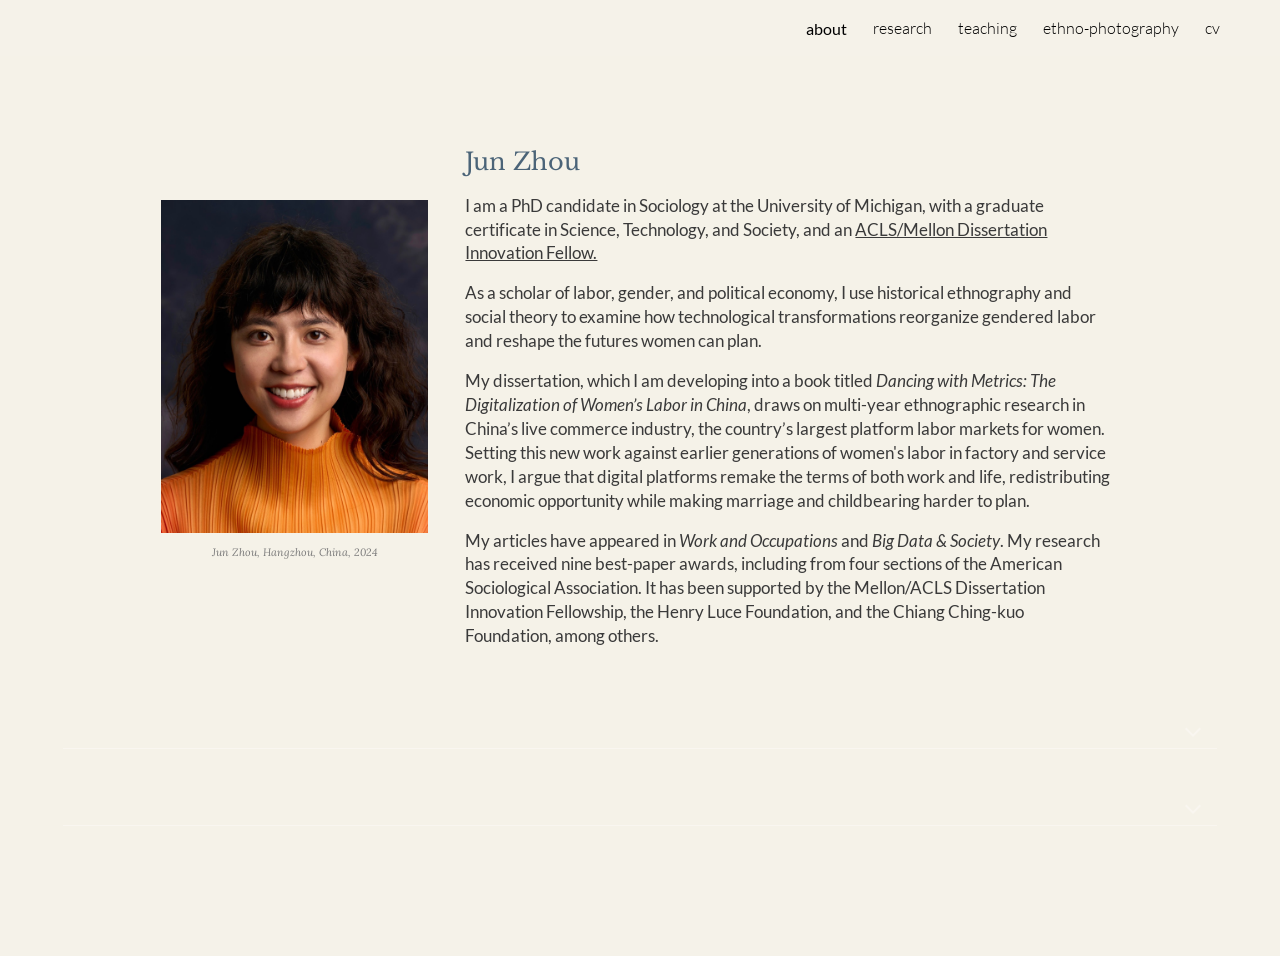
==== commit 05344b6a: "Sync validated site and monthly health record" ====
--- a/site/index.html
+++ b/site/index.html
@@ -1,4 +1,4 @@
-<!doctype html><html lang="en"><head><meta charset="utf-8"><meta name="viewport" content="width=device-width,initial-scale=1"><title>about · Jun Zhou</title><link rel="icon" href="assets/4027bee35e4caeaa31f5901d.png"><link rel="stylesheet" href="assets/4ce3453609b8d438a710de04.css"><link rel="stylesheet" href="assets/5a426b6c011598d1bfab35e1.css"><link rel="stylesheet" href="assets/1142182db5662ed6d9e5342b.css"><link rel="stylesheet" href="assets/8eb36b20e5120e1aed48fe71.css"><style>@media only screen and (max-width: 479px){.jgG6ef{font-size: 17.0pt;}}@media only screen and (min-width: 480px) and (max-width: 767px){.jgG6ef{font-size: 17.0pt;}}@media only screen and (min-width: 768px) and (max-width: 1279px){.jgG6ef{font-size: 18.0pt;}}@media only screen and (min-width: 1280px){.jgG6ef{font-size: 18.0pt;}}</style><link rel="stylesheet" href="assets/52d624f5b3ae591a7ad3c64a.css"><style>.M63kCb{background-color: rgba(255,255,255,1);}.OUGEr{color: rgba(33,33,33,1);}.duRjpb .OUGEr{color: rgba(0,0,0,1);}.JYVBee .OUGEr{color: rgba(0,0,0,1);}.OmQG5e .OUGEr{color: rgba(33,33,33,1);}.iwQgFb{background-color: rgba(211,211,211,1);}.ySLm4c{font-family: Lato, sans-serif;}.CbiMKe{background-color: rgba(245,242,232,1);}.qeLZfd .zfr3Q{color: rgba(33,33,33,1);}.qeLZfd .qnVSj{color: rgba(33,33,33,1);}.qeLZfd .Glwbz{color: rgba(33,33,33,1);}.qeLZfd .duRjpb{color: rgba(0,0,0,1);}.qeLZfd .qLrapd{color: rgba(0,0,0,1);}.qeLZfd .JYVBee{color: rgba(0,0,0,1);}.qeLZfd .aHM7ed{color: rgba(0,0,0,1);}.qeLZfd .OmQG5e{color: rgba(33,33,33,1);}.qeLZfd .NHD4Gf{color: rgba(33,33,33,1);}.qeLZfd .aw5Odc{color: rgba(0,0,0,1);}.qeLZfd .dhtgD:hover{color: rgba(0,0,0,1);}.qeLZfd .dhtgD:visited{color: rgba(0,0,0,1);}.qeLZfd .iwQgFb{background-color: rgba(210,210,210,1);}.qeLZfd .OUGEr{color: rgba(33,33,33,1);}.qeLZfd .duRjpb .OUGEr{color: rgba(0,0,0,1);}.qeLZfd .JYVBee .OUGEr{color: rgba(0,0,0,1);}.qeLZfd .OmQG5e .OUGEr{color: rgba(33,33,33,1);}.qeLZfd:before{background-color: rgba(254,254,254,1); display: block;}.lQAHbd .zfr3Q{color: rgba(0,0,0,1);}.lQAHbd .qnVSj{color: rgba(0,0,0,1);}.lQAHbd .Glwbz{color: rgba(0,0,0,1);}.lQAHbd .duRjpb{color: rgba(0,0,0,1);}.lQAHbd .qLrapd{color: rgba(0,0,0,1);}.lQAHbd .JYVBee{color: rgba(0,0,0,1);}.lQAHbd .aHM7ed{color: rgba(0,0,0,1);}.lQAHbd .OmQG5e{color: rgba(0,0,0,1);}.lQAHbd .NHD4Gf{color: rgba(0,0,0,1);}.lQAHbd .aw5Odc{color: rgba(0,0,0,1);}.lQAHbd .dhtgD:hover{color: rgba(0,0,0,1);}.lQAHbd .dhtgD:visited{color: rgba(0,0,0,1);}.lQAHbd .iwQgFb{background-color: rgba(202,200,192,1);}.lQAHbd .OUGEr{color: rgba(0,0,0,1);}.lQAHbd .duRjpb .OUGEr{color: rgba(0,0,0,1);}.lQAHbd .JYVBee .OUGEr{color: rgba(0,0,0,1);}.lQAHbd .OmQG5e .OUGEr{color: rgba(0,0,0,1);}.lQAHbd .CbiMKe{background-color: rgba(255,255,255,1);}.lQAHbd:before{background-color: rgba(245,242,232,1); display: block;}.cJgDec .zfr3Q{color: rgba(255,255,255,1);}.cJgDec .zfr3Q .OUGEr{color: rgba(255,255,255,1);}.cJgDec .qnVSj{color: rgba(255,255,255,1);}.cJgDec .Glwbz{color: rgba(255,255,255,1);}.cJgDec .qLrapd{color: rgba(255,255,255,1);}.cJgDec .aHM7ed{color: rgba(255,255,255,1);}.cJgDec .NHD4Gf{color: rgba(255,255,255,1);}.cJgDec .IFuOkc:before{background-color: rgba(33,33,33,1); opacity: 0; display: block;}.O13XJf{height: 340px; padding-bottom: 60px; padding-top: 60px;}.O13XJf .IFuOkc{background-color: rgba(245,242,232,1); background-image: url(assets/630cc964d03e283699d55d2c.png);}.O13XJf .IFuOkc:before{background-color: rgba(33,33,33,1); opacity: 0.4; display: block;}.O13XJf .zfr3Q{color: rgba(255,255,255,1);}.O13XJf .qnVSj{color: rgba(255,255,255,1);}.O13XJf .Glwbz{color: rgba(255,255,255,1);}.O13XJf .duRjpb{color: rgba(255,255,255,1);}.O13XJf .qLrapd{color: rgba(255,255,255,1);}.O13XJf .JYVBee{color: rgba(255,255,255,1);}.O13XJf .aHM7ed{color: rgba(255,255,255,1);}.O13XJf .OmQG5e{color: rgba(255,255,255,1);}.O13XJf .NHD4Gf{color: rgba(255,255,255,1);}.tpmmCb .zfr3Q{color: rgba(33,33,33,1);}.tpmmCb .zfr3Q .OUGEr{color: rgba(33,33,33,1);}.tpmmCb .qnVSj{color: rgba(33,33,33,1);}.tpmmCb .Glwbz{color: rgba(33,33,33,1);}.tpmmCb .qLrapd{color: rgba(33,33,33,1);}.tpmmCb .aHM7ed{color: rgba(33,33,33,1);}.tpmmCb .NHD4Gf{color: rgba(33,33,33,1);}.tpmmCb .IFuOkc:before{background-color: rgba(255,255,255,1); display: block;}.tpmmCb .Wew9ke{fill: rgba(33,33,33,1);}.aw5Odc{color: rgba(0,0,0,1);}.dhtgD:hover{color: rgba(0,0,0,1);}.dhtgD:active{color: rgba(0,0,0,1);}.dhtgD:visited{color: rgba(0,0,0,1);}.Zjiec{color: rgba(255,255,255,1); font-family: Lato, sans-serif; font-size: 19pt; font-weight: 300; letter-spacing: 1px; line-height: 1.3; padding-bottom: 62.5px; padding-left: 48px; padding-right: 36px; padding-top: 11.5px;}.XMyrgf{margin-top: 0px; margin-left: 48px; margin-bottom: 24px; margin-right: 24px;}.TlfmSc{color: rgba(255,255,255,1); font-family: Lato, sans-serif; font-size: 15pt; font-weight: 300; line-height: 1.333;}.Mz8gvb{color: rgba(255,255,255,1);}.zDUgLc{background-color: rgba(33,33,33,1);}.QTKDff.chg4Jd:focus{background-color: rgba(255,255,255,0.1199999973);}.YTv4We{color: rgba(178,178,178,1);}.YTv4We:hover:before{background-color: rgba(255,255,255,0.1199999973); display: block;}.YTv4We.chg4Jd:focus:before{border-color: rgba(255,255,255,0.3600000143); display: block;}.eWDljc{background-color: rgba(33,33,33,1);}.eWDljc .hDrhEe{padding-left: 8px;}.ZXW7w{color: rgba(255,255,255,1); opacity: 1;}.PsKE7e{color: rgba(255,255,255,1); font-family: Lato, sans-serif; font-size: 12pt; font-weight: 300;}.lhZOrc{color: rgba(247,245,237,1);}.hDrhEe:hover{color: rgba(247,245,237,1);}.M9vuGd{color: rgba(247,245,237,1); font-weight: 400;}.jgXgSe:hover{color: rgba(247,245,237,1);}.j10yRb:hover{color: rgba(247,245,237,1);}.j10yRb.chg4Jd:focus:before{border-color: rgba(255,255,255,0.3600000143); display: block;}.tCHXDc{color: rgba(255,255,255,1);}.iWs3gf.chg4Jd:focus{background-color: rgba(255,255,255,0.1199999973);}.wgxiMe{background-color: rgba(33,33,33,1);}.fOU46b .TlfmSc{color: rgba(255,255,255,1);}.fOU46b .KJll8d{background-color: rgba(255,255,255,1);}.fOU46b .Mz8gvb{color: rgba(255,255,255,1);}.fOU46b .Mz8gvb.chg4Jd:focus:before{border-color: rgba(255,255,255,1); display: block;}.fOU46b .qV4dIc{color: rgba(255,255,255,0.8700000048);}.fOU46b .jgXgSe:hover{color: rgba(255,255,255,1);}.fOU46b .M9vuGd{color: rgba(255,255,255,1);}.fOU46b .tCHXDc{color: rgba(255,255,255,0.8700000048);}.fOU46b .iWs3gf.chg4Jd:focus{background-color: rgba(255,255,255,0.1199999973);}.fOU46b .G8QRnc .Mz8gvb{color: rgba(0,0,0,0.8000000119);}.fOU46b .G8QRnc .Mz8gvb.chg4Jd:focus:before{border-color: rgba(0,0,0,0.8000000119); display: block;}.fOU46b .G8QRnc .ZXW7w{color: rgba(0,0,0,0.8000000119);}.fOU46b .G8QRnc .TlfmSc{color: rgba(0,0,0,0.8000000119);}.fOU46b .G8QRnc .KJll8d{background-color: rgba(0,0,0,0.8000000119);}.fOU46b .G8QRnc .qV4dIc{color: rgba(0,0,0,0.6399999857);}.fOU46b .G8QRnc .jgXgSe:hover{color: rgba(0,0,0,0.8199999928);}.fOU46b .G8QRnc .M9vuGd{color: rgba(0,0,0,0.8199999928);}.fOU46b .G8QRnc .tCHXDc{color: rgba(0,0,0,0.6399999857);}.fOU46b .G8QRnc .iWs3gf.chg4Jd:focus{background-color: rgba(0,0,0,0.1199999973);}.fOU46b .usN8rf .Mz8gvb{color: rgba(0,0,0,0.8000000119);}.fOU46b .usN8rf .Mz8gvb.chg4Jd:focus:before{border-color: rgba(0,0,0,0.8000000119); display: block;}.fOU46b .usN8rf .ZXW7w{color: rgba(0,0,0,0.8000000119);}.fOU46b .usN8rf .TlfmSc{color: rgba(0,0,0,0.8000000119);}.fOU46b .usN8rf .KJll8d{background-color: rgba(0,0,0,0.8000000119);}.fOU46b .usN8rf .qV4dIc{color: rgba(0,0,0,0.6399999857);}.fOU46b .usN8rf .jgXgSe:hover{color: rgba(0,0,0,0.8199999928);}.fOU46b .usN8rf .M9vuGd{color: rgba(0,0,0,0.8199999928);}.fOU46b .usN8rf .tCHXDc{color: rgba(0,0,0,0.6399999857);}.fOU46b .usN8rf .iWs3gf.chg4Jd:focus{background-color: rgba(0,0,0,0.1199999973);}.fOU46b .aCIEDd .qV4dIc{color: rgba(33,33,33,1);}.fOU46b .aCIEDd .TlfmSc{color: rgba(33,33,33,1);}.fOU46b .aCIEDd .KJll8d{background-color: rgba(33,33,33,1);}.fOU46b .aCIEDd .ZXW7w{color: rgba(33,33,33,1);}.fOU46b .aCIEDd .jgXgSe:hover{color: rgba(33,33,33,1); opacity: 0.82;}.fOU46b .aCIEDd .Mz8gvb{color: rgba(33,33,33,1);}.fOU46b .aCIEDd .tCHXDc{color: rgba(33,33,33,1);}.fOU46b .aCIEDd .iWs3gf.chg4Jd:focus{background-color: rgba(33,33,33,0.1199999973);}.fOU46b .a3ETed .qV4dIc{color: rgba(0,0,0,1);}.fOU46b .a3ETed .TlfmSc{color: rgba(0,0,0,1);}.fOU46b .a3ETed .KJll8d{background-color: rgba(0,0,0,1);}.fOU46b .a3ETed .ZXW7w{color: rgba(0,0,0,1);}.fOU46b .a3ETed .jgXgSe:hover{color: rgba(0,0,0,1); opacity: 0.82;}.fOU46b .a3ETed .Mz8gvb{color: rgba(0,0,0,1);}.fOU46b .a3ETed .tCHXDc{color: rgba(0,0,0,1);}.fOU46b .a3ETed .iWs3gf.chg4Jd:focus{background-color: rgba(0,0,0,0.1199999973);}@media only screen and (min-width: 1280px){.XeSM4.b2Iqye.fOU46b .LBrwzc .tCHXDc{color: rgba(255,255,255,0.8700000048);}}.XeSM4.b2Iqye.fOU46b .LBrwzc .iWs3gf.chg4Jd:focus{background-color: rgba(255,255,255,0.1199999973);}@media only screen and (min-width: 1280px){.KuNac.b2Iqye.fOU46b .tCHXDc{color: rgba(0,0,0,0.6399999857);}}.KuNac.b2Iqye.fOU46b .iWs3gf.chg4Jd:focus{background-color: rgba(0,0,0,0.1199999973);}.fOU46b .zDUgLc{opacity: 0;}.LBrwzc .ZXW7w{color: rgba(0,0,0,1);}.LBrwzc .KJll8d{background-color: rgba(0,0,0,1);}.GBy4H .ZXW7w{color: rgba(255,255,255,1);}.GBy4H .KJll8d{background-color: rgba(255,255,255,1);}.eBSUbc{background-color: rgba(33,33,33,1); color: rgba(0,188,212,0.6999999881);}.BFDQOb:hover{color: rgba(247,245,237,1);}.ImnMyf{background-color: rgba(255,255,255,1); color: rgba(33,33,33,1);}.Vs12Bd{background-color: rgba(254,254,254,1); color: rgba(33,33,33,1);}.S5d9Rd{background-color: rgba(245,242,232,1); color: rgba(0,0,0,1);}.zfr3Q{color: rgba(33,33,33,1); font-family: Lato, sans-serif; font-size: 11pt; font-weight: 400; line-height: 1.6667; margin-top: 12px;}.qnVSj{color: rgba(33,33,33,1);}.Glwbz{color: rgba(33,33,33,1);}.duRjpb{color: rgba(0,0,0,1); font-family: Lato, sans-serif; font-size: 34pt; font-weight: 300; letter-spacing: 0.5px; line-height: 1.2; margin-top: 30px;}.Ap4VC{margin-bottom: -30px;}.qLrapd{color: rgba(0,0,0,1);}.JYVBee{color: rgba(0,0,0,1); font-family: Lato, sans-serif; font-size: 19pt; font-weight: 400; line-height: 1.4; margin-top: 20px;}.CobnVe{margin-bottom: -20px;}.aHM7ed{color: rgba(0,0,0,1);}.OmQG5e{color: rgba(33,33,33,1); font-family: Lato, sans-serif; font-size: 15pt; font-style: normal; font-weight: 400; line-height: 1.25; margin-top: 16px;}.GV3q8e{margin-bottom: -16px;}.NHD4Gf{color: rgba(33,33,33,1);}.LB7kq .duRjpb{font-size: 64pt; letter-spacing: 2px; line-height: 1; margin-top: 40px;}.LB7kq .JYVBee{font-size: 25pt; font-weight: 300; line-height: 1.1; margin-top: 25px;}@media only screen and (max-width: 479px){.LB7kq .duRjpb{font-size: 40pt;}}@media only screen and (min-width: 480px) and (max-width: 767px){.LB7kq .duRjpb{font-size: 53pt;}}@media only screen and (max-width: 479px){.LB7kq .JYVBee{font-size: 19pt;}}@media only screen and (min-width: 480px) and (max-width: 767px){.LB7kq .JYVBee{font-size: 22pt;}}.O13XJf{height: 340px; padding-bottom: 60px; padding-top: 60px;}@media only screen and (min-width: 480px) and (max-width: 767px){.O13XJf{height: 280px; padding-bottom: 40px; padding-top: 40px;}}@media only screen and (max-width: 479px){.O13XJf{height: 250px; padding-bottom: 30px; padding-top: 30px;}}.SBrW1{height: 520px;}@media only screen and (min-width: 480px) and (max-width: 767px){.SBrW1{height: 520px;}}@media only screen and (max-width: 479px){.SBrW1{height: 400px;}}.Wew9ke{fill: rgba(255,255,255,1);}.gk8rDe{height: 180px; padding-bottom: 32px; padding-top: 60px;}.gk8rDe .zfr3Q{color: rgba(0,0,0,1);}.gk8rDe .duRjpb{color: rgba(0,0,0,1); font-size: 45pt; line-height: 1.1;}.gk8rDe .qLrapd{color: rgba(0,0,0,1);}.gk8rDe .JYVBee{color: rgba(0,0,0,1); font-size: 27pt; line-height: 1.35; margin-top: 15px;}.gk8rDe .aHM7ed{color: rgba(0,0,0,1);}.gk8rDe .OmQG5e{color: rgba(33,33,33,1);}.gk8rDe .NHD4Gf{color: rgba(33,33,33,1);}@media only screen and (max-width: 479px){.gk8rDe .duRjpb{font-size: 30pt;}}@media only screen and (min-width: 480px) and (max-width: 767px){.gk8rDe .duRjpb{font-size: 38pt;}}@media only screen and (max-width: 479px){.gk8rDe .JYVBee{font-size: 20pt;}}@media only screen and (min-width: 480px) and (max-width: 767px){.gk8rDe .JYVBee{font-size: 24pt;}}@media only screen and (min-width: 480px) and (max-width: 767px){.gk8rDe{padding-top: 45px;}}@media only screen and (max-width: 479px){.gk8rDe{padding-bottom: 0px; padding-top: 30px;}}.dhtgD{text-decoration: underline;}.JzO0Vc{background-color: rgba(33,33,33,1); font-family: Lato, sans-serif; width: 250px;}@media only screen and (min-width: 1280px){.JzO0Vc{padding-top: 48.5px;}}.TlfmSc{font-family: Lato, sans-serif; font-size: 15pt; font-weight: 300; line-height: 1.333;}.PsKE7e{font-family: Lato, sans-serif; font-size: 12pt;}.IKA38e{line-height: 1.21;}.hDrhEe{padding-bottom: 11.5px; padding-top: 11.5px;}.zDUgLc{opacity: 1;}.QmpIrf{background-color: rgba(245,242,232,1); border-color: rgba(0,0,0,1); color: rgba(0,0,0,1); font-family: Lato, sans-serif; font-size: 11pt; line-height: normal;}.xkUom{border-color: rgba(245,242,232,1); color: rgba(245,242,232,1); font-family: Lato, sans-serif; font-size: 11pt; line-height: normal;}.xkUom:hover{background-color: rgba(245,242,232,0.1000000015);}.KjwKmc{color: rgba(245,242,232,1); font-family: Lato, sans-serif; font-size: 11pt; line-height: normal; line-height: normal;}.KjwKmc:hover{background-color: rgba(245,242,232,0.1000000015);}.lQAHbd .QmpIrf{background-color: rgba(255,255,255,1); border-color: rgba(0,0,0,1); color: rgba(0,0,0,1); font-family: Lato, sans-serif; font-size: 11pt; line-height: normal;}.lQAHbd .xkUom{border-color: rgba(254,254,254,1); color: rgba(254,254,254,1); font-family: Lato, sans-serif; font-size: 11pt; line-height: normal;}.lQAHbd .xkUom:hover{background-color: rgba(255,255,255,0.1000000015);}.lQAHbd .KjwKmc{color: rgba(254,254,254,1); font-family: Lato, sans-serif; font-size: 11pt; line-height: normal;}.lQAHbd .KjwKmc:hover{background-color: rgba(255,255,255,0.1000000015);}.lQAHbd .Mt0nFe{border-color: rgba(0,0,0,0.200000003);}.cJgDec .QmpIrf{background-color: rgba(255,255,255,1); border-color: rgba(0,0,0,1); color: rgba(0,0,0,1); font-family: Lato, sans-serif; font-size: 11pt; line-height: normal;}.cJgDec .xkUom{border-color: rgba(254,254,254,1); color: rgba(254,254,254,1); font-family: Lato, sans-serif; font-size: 11pt; line-height: normal;}.cJgDec .xkUom:hover{background-color: rgba(255,255,255,0.1000000015);}.cJgDec .KjwKmc{color: rgba(254,254,254,1); font-family: Lato, sans-serif; font-size: 11pt; line-height: normal;}.cJgDec .KjwKmc:hover{background-color: rgba(255,255,255,0.1000000015);}.tpmmCb .QmpIrf{background-color: rgba(255,255,255,1); border-color: rgba(0,0,0,1); color: rgba(0,0,0,1); font-family: Lato, sans-serif; font-size: 11pt; line-height: normal;}.tpmmCb .xkUom{border-color: rgba(245,242,232,1); color: rgba(245,242,232,1); font-family: Lato, sans-serif; font-size: 11pt; line-height: normal;}.tpmmCb .xkUom:hover{background-color: rgba(245,242,232,0.1000000015);}.tpmmCb .KjwKmc{color: rgba(245,242,232,1); font-family: Lato, sans-serif; font-size: 11pt; line-height: normal;}.tpmmCb .KjwKmc:hover{background-color: rgba(245,242,232,0.1000000015);}.gk8rDe .QmpIrf{background-color: rgba(245,242,232,1); border-color: rgba(0,0,0,1); color: rgba(0,0,0,1); font-family: Lato, sans-serif; font-size: 11pt; line-height: normal;}.gk8rDe .xkUom{border-color: rgba(245,242,232,1); color: rgba(245,242,232,1); font-family: Lato, sans-serif; font-size: 11pt; line-height: normal;}.gk8rDe .xkUom:hover{background-color: rgba(245,242,232,0.1000000015);}.gk8rDe .KjwKmc{color: rgba(245,242,232,1); font-family: Lato, sans-serif; font-size: 11pt; line-height: normal;}.gk8rDe .KjwKmc:hover{background-color: rgba(245,242,232,0.1000000015);}.O13XJf .QmpIrf{background-color: rgba(255,255,255,1); border-color: rgba(0,0,0,1); color: rgba(0,0,0,1); font-family: Lato, sans-serif; font-size: 11pt; line-height: normal;}.O13XJf .xkUom{border-color: rgba(254,254,254,1); color: rgba(254,254,254,1); font-family: Lato, sans-serif; font-size: 11pt; line-height: normal;}.O13XJf .xkUom:hover{background-color: rgba(255,255,255,0.1000000015);}.O13XJf .KjwKmc{color: rgba(254,254,254,1); font-family: Lato, sans-serif; font-size: 11pt; line-height: normal;}.O13XJf .KjwKmc:hover{background-color: rgba(255,255,255,0.1000000015);}.Y4CpGd{font-family: Lato, sans-serif; font-size: 11pt;}.CMArNe{background-color: rgba(254,254,254,1);}.LBrwzc .TlfmSc{color: rgba(0,0,0,0.8000000119);}.LBrwzc .YTv4We{color: rgba(0,0,0,0.6399999857);}.LBrwzc .YTv4We.chg4Jd:focus:before{border-color: rgba(0,0,0,0.6399999857); display: block;}.LBrwzc .Mz8gvb{color: rgba(0,0,0,0.6399999857);}.LBrwzc .tCHXDc{color: rgba(0,0,0,0.6399999857);}.LBrwzc .iWs3gf.chg4Jd:focus{background-color: rgba(0,0,0,0.1199999973);}.LBrwzc .wgxiMe{background-color: rgba(255,255,255,1);}.LBrwzc .qV4dIc{color: rgba(0,0,0,0.6399999857);}.LBrwzc .M9vuGd{color: rgba(0,0,0,0.8000000119); font-weight: bold;}.LBrwzc .Zjiec{color: rgba(0,0,0,0.8000000119);}.LBrwzc .IKA38e{color: rgba(0,0,0,0.6399999857);}.LBrwzc .lhZOrc.IKA38e{color: rgba(0,0,0,0.8000000119); font-weight: bold;}.LBrwzc .j10yRb:hover{color: rgba(0,0,0,0.8000000119);}.LBrwzc .eBSUbc{color: rgba(0,0,0,0.8000000119);}.LBrwzc .hDrhEe:hover{color: rgba(0,0,0,0.8000000119);}.LBrwzc .jgXgSe:hover{color: rgba(0,0,0,0.8000000119);}.LBrwzc .M9vuGd:hover{color: rgba(0,0,0,0.8000000119);}.LBrwzc .zDUgLc{border-bottom-color: rgba(204,204,204,1); border-bottom-width: 1px; border-bottom-style: solid;}.fOU46b .LBrwzc .M9vuGd{color: rgba(0,0,0,0.8000000119);}.fOU46b .LBrwzc .jgXgSe:hover{color: rgba(0,0,0,0.8000000119);}.fOU46b .LBrwzc .zDUgLc{opacity: 1; border-bottom-style: none;}.fOU46b .LBrwzc .tCHXDc{color: rgba(0,0,0,0.6399999857);}.fOU46b .LBrwzc .iWs3gf.chg4Jd:focus{background-color: rgba(0,0,0,0.1199999973);}.fOU46b .GBy4H .M9vuGd{color: rgba(255,255,255,1);}.fOU46b .GBy4H .jgXgSe:hover{color: rgba(255,255,255,1);}.fOU46b .GBy4H .zDUgLc{opacity: 1;}.fOU46b .GBy4H .tCHXDc{color: rgba(255,255,255,0.8700000048);}.fOU46b .GBy4H .iWs3gf.chg4Jd:focus{background-color: rgba(255,255,255,0.1199999973);}.XeSM4.G9Qloe.fOU46b .LBrwzc .tCHXDc{color: rgba(0,0,0,0.6399999857);}.XeSM4.G9Qloe.fOU46b .LBrwzc .iWs3gf.chg4Jd:focus{background-color: rgba(0,0,0,0.1199999973);}.GBy4H .lhZOrc.IKA38e{color: rgba(255,255,255,1);}.GBy4H .eBSUbc{color: rgba(255,255,255,0.8700000048);}.GBy4H .hDrhEe:hover{color: rgba(255,255,255,1);}.GBy4H .j10yRb:hover{color: rgba(255,255,255,1);}.GBy4H .YTv4We{color: rgba(255,255,255,1);}.GBy4H .YTv4We.chg4Jd:focus:before{border-color: rgba(255,255,255,1); display: block;}.GBy4H .tCHXDc{color: rgba(255,255,255,0.8700000048);}.GBy4H .iWs3gf.chg4Jd:focus{background-color: rgba(255,255,255,0.1199999973);}.GBy4H .jgXgSe:hover{color: rgba(255,255,255,1);}.GBy4H .jgXgSe:hover{color: rgba(255,255,255,1);}.GBy4H .M9vuGd{color: rgba(255,255,255,1);}.GBy4H .M9vuGd:hover{color: rgba(255,255,255,1);}.QcmuFb{padding-left: 20px;}.vDPrib{padding-left: 40px;}.TBDXjd{padding-left: 60px;}.bYeK8e{padding-left: 80px;}.CuqSDe{padding-left: 100px;}.Havqpe{padding-left: 120px;}.JvDrRe{padding-left: 140px;}.o5lrIf{padding-left: 160px;}.yOJW7c{padding-left: 180px;}.rB8cye{padding-left: 200px;}.RuayVd{padding-right: 20px;}.YzcKX{padding-right: 40px;}.reTV0b{padding-right: 60px;}.vSYeUc{padding-right: 80px;}.PxtZIe{padding-right: 100px;}.ahQMed{padding-right: 120px;}.rzhcXb{padding-right: 140px;}.PBhj0b{padding-right: 160px;}.TlN46c{padding-right: 180px;}.GEdNnc{padding-right: 200px;}.TMjjoe{font-family: Lato, sans-serif; font-size: 9pt; line-height: 1.2; margin-top: 0px;}@media only screen and (min-width: 1280px){.yxgWrb{margin-left: 250px;}}@media only screen and (max-width: 479px){.Zjiec{font-size: 15pt;}}@media only screen and (min-width: 480px) and (max-width: 767px){.Zjiec{font-size: 17pt;}}@media only screen and (max-width: 479px){.TlfmSc{font-size: 13pt;}}@media only screen and (min-width: 480px) and (max-width: 767px){.TlfmSc{font-size: 14pt;}}@media only screen and (max-width: 479px){.PsKE7e{font-size: 12pt;}}@media only screen and (min-width: 480px) and (max-width: 767px){.PsKE7e{font-size: 12pt;}}@media only screen and (max-width: 479px){.duRjpb{font-size: 24pt;}}@media only screen and (min-width: 480px) and (max-width: 767px){.duRjpb{font-size: 29pt;}}@media only screen and (max-width: 479px){.JYVBee{font-size: 15pt;}}@media only screen and (min-width: 480px) and (max-width: 767px){.JYVBee{font-size: 17pt;}}@media only screen and (max-width: 479px){.OmQG5e{font-size: 13pt;}}@media only screen and (min-width: 480px) and (max-width: 767px){.OmQG5e{font-size: 14pt;}}@media only screen and (max-width: 479px){.TlfmSc{font-size: 13pt;}}@media only screen and (min-width: 480px) and (max-width: 767px){.TlfmSc{font-size: 14pt;}}@media only screen and (max-width: 479px){.PsKE7e{font-size: 12pt;}}@media only screen and (min-width: 480px) and (max-width: 767px){.PsKE7e{font-size: 12pt;}}@media only screen and (max-width: 479px){.TMjjoe{font-size: 9pt;}}@media only screen and (min-width: 480px) and (max-width: 767px){.TMjjoe{font-size: 9pt;}}</style><link rel="stylesheet" href="assets/mirror-0957c788c9d83af0093d887a.css"></head><body><a class="skip" href="#main">Skip to content</a><header class="site-header"><nav aria-label="Main navigation"><a href="about.html" aria-current="page">about</a><a href="research.html">research</a><a href="teaching.html">teaching</a><a href="ethno-photography.html">ethno-photography</a><a href="cv.html">cv</a></nav></header><main id="main" class="fktJzd AKpWA fOU46b G9Qloe XeSM4 XxIgdb"><div class="UtePc RCETm SwuGbc"><section class="yaqOZd lQAHbd" id="h.1fa917a9faef22e2_11"><div class="IFuOkc"></div><div class="mYVXT"><div class="LS81yb VICjCf j5pSsc db35Fc" tabindex="-1"><div class="hJDwNd-AhqUyc-R6PoUb Ft7HRd-AhqUyc-R6PoUb JNdkSc SQVYQc L6cTce-purZT L6cTce-pSzOP"><div class="JNdkSc-SmKAyb LkDMRd"><div class=""></div></div></div><div class="hJDwNd-AhqUyc-c5RTEf Ft7HRd-AhqUyc-c5RTEf purZT-AhqUyc-c5RTEf ZcASvf-AhqUyc-c5RTEf pSzOP-AhqUyc-c5RTEf Ktthjf-AhqUyc-c5RTEf JNdkSc SQVYQc yYI8W HQwdzb"><div class="JNdkSc-SmKAyb LkDMRd"><div class=""><div class="oKdM2c ZZyype Kzv0Me"><div class="hJDwNd-AhqUyc-c5RTEf Ft7HRd-AhqUyc-c5RTEf purZT-AhqUyc-c5RTEf ZcASvf-AhqUyc-c5RTEf pSzOP-AhqUyc-c5RTEf Ktthjf-AhqUyc-c5RTEf jXK9ad D2fZ2 zu5uec OjCsFc dmUFtb" id="h.1853efbed6807500_0"><div class="jXK9ad-SmKAyb"><div class="tyJCtd mGzaTb Depvyb baZpAe"><br/><br/></div></div></div></div><div class="oKdM2c ZZyype"><div class="hJDwNd-AhqUyc-c5RTEf Ft7HRd-AhqUyc-c5RTEf purZT-AhqUyc-c5RTEf ZcASvf-AhqUyc-c5RTEf pSzOP-AhqUyc-c5RTEf Ktthjf-AhqUyc-c5RTEf jXK9ad D2fZ2 zu5uec" id="h.7c73671052c39063_36"><div class="jXK9ad-SmKAyb"><div class="tyJCtd baZpAe"><div class="t3iYD"><img alt="Jun Zhou portrait" class="CENy8b" loading="lazy" role="img" src="assets/0fa9d2f1c76a270b60aa4eff.jpg"/></div></div></div></div></div><div class="oKdM2c ZZyype"><div class="hJDwNd-AhqUyc-c5RTEf Ft7HRd-AhqUyc-c5RTEf purZT-AhqUyc-c5RTEf ZcASvf-AhqUyc-c5RTEf pSzOP-AhqUyc-c5RTEf Ktthjf-AhqUyc-c5RTEf jXK9ad D2fZ2 zu5uec wHaque g5GTcb" id="h.7c85e85c303a069a_4"><div class="jXK9ad-SmKAyb"><div class="tyJCtd mGzaTb Depvyb baZpAe" tabindex="0"><p class="zfr3Q CDt4Ke" dir="ltr" style="line-height: 0.6; text-align: center;"><span class="C9DxTc" style="color: #7a7a7a; font-family: Lora, Arial; font-size: 8.0pt; font-style: italic; font-weight: 400; vertical-align: baseline;">Jun Zhou, Hangzhou, China, 2024</span></p></div></div></div></div></div></div></div><div class="hJDwNd-AhqUyc-OwsYgb Ft7HRd-AhqUyc-OwsYgb purZT-AhqUyc-II5mzb ZcASvf-AhqUyc-II5mzb pSzOP-AhqUyc-qWD73c Ktthjf-AhqUyc-qWD73c JNdkSc SQVYQc"><div class="JNdkSc-SmKAyb LkDMRd"><div class=""><div class="oKdM2c ZZyype Kzv0Me"><div class="hJDwNd-AhqUyc-OwsYgb Ft7HRd-AhqUyc-OwsYgb jXK9ad D2fZ2 zu5uec OjCsFc dmUFtb wHaque g5GTcb" id="h.1fa917a9faef22e2_8"><div class="jXK9ad-SmKAyb"><div class="tyJCtd mGzaTb Depvyb baZpAe"><div class="CobnVe yMxPgf aP9Z7e" id="h.k5gglligykm"></div><h2 class="zfr3Q JYVBee CDt4Ke" dir="ltr" id="h.k5gglligykm_l" style="line-height: 1.32;"><div class="CjVfdc"><span class="jgG6ef C9DxTc" style="color: #4b6478; font-family: 'Libre Baskerville', Arial; font-weight: 400; vertical-align: baseline;">Jun Zhou</span></div></h2><p class="zfr3Q CDt4Ke" dir="ltr" style="background-color: transparent; border-bottom: none; border-left: none; border-right: none; border-top: none; line-height: 1.38; margin-bottom: 12.0pt; margin-top: 12.0pt; padding-bottom: 0.0pt; padding-left: 0.0pt; padding-right: 0.0pt; padding-top: 0.0pt;"><span class="C9DxTc" style="color: #3a3a3a; font-size: 13.0pt; vertical-align: baseline;">I am a PhD candidate in Sociology at the University of Michigan, with a graduate certificate in Science, Technology, and Society, and an </span><a class="XqQF9c" href="https://www.acls.org/news/acls-announces-2024-mellon-acls-dissertation-innovation-fellows/" style="color: inherit; text-decoration: none;" target="_blank"><span class="C9DxTc" style="color: #3a3a3a; font-size: 13.0pt; font-variant: normal; text-decoration: underline; vertical-align: baseline;">ACLS/Mellon Dissertation Innovation Fellow.</span></a></p><p class="zfr3Q CDt4Ke" dir="ltr" style="background-color: transparent; border-bottom: none; border-left: none; border-right: none; border-top: none; line-height: 1.38; margin-bottom: 12.0pt; margin-top: 12.0pt; padding-bottom: 0.0pt; padding-left: 0.0pt; padding-right: 0.0pt; padding-top: 0.0pt;"><span class="C9DxTc" style="color: #3a3a3a; font-size: 13.0pt; vertical-align: baseline;">As a scholar of labor, gender, and political economy, I use historical ethnography and social theory to examine how technological transformations reorganize gendered labor and reshape the futures women can plan.</span></p><p class="zfr3Q CDt4Ke" dir="ltr" style="background-color: transparent; border-bottom: none; border-left: none; border-right: none; border-top: none; line-height: 1.38; margin-bottom: 12.0pt; margin-top: 12.0pt; padding-bottom: 0.0pt; padding-left: 0.0pt; padding-right: 0.0pt; padding-top: 0.0pt;"><span class="C9DxTc" style="color: #3a3a3a; font-size: 13.0pt; vertical-align: baseline;">My dissertation, which I am developing into a book titled </span><span class="C9DxTc" style="color: #3a3a3a; font-size: 13.0pt; font-style: italic; vertical-align: baseline;">Dancing with Metrics: The Digitalization of Women’s Labor in China</span><span class="C9DxTc" style="color: #3a3a3a; font-size: 13.0pt; vertical-align: baseline;">, draws on multi-year ethnographic research in China’s live commerce industry, the country’s largest platform labor markets for women. </span><span class="C9DxTc" style="color: #3a3a3a; font-size: 13.0pt; vertical-align: baseline;">Setting this new work against earlier generations of women's labor in factory and service work, I argue that digital platforms remake the terms of both work and life, redistributing economic opportunity while making marriage and childbearing harder to plan.</span></p><p class="zfr3Q CDt4Ke" dir="ltr" style="background-color: transparent; border-bottom: none; border-left: none; border-right: none; border-top: none; line-height: 1.38; margin-bottom: 12.0pt; margin-top: 12.0pt; padding-bottom: 0.0pt; padding-left: 0.0pt; padding-right: 0.0pt; padding-top: 0.0pt;"><span class="C9DxTc" style="color: #3a3a3a; font-size: 13.0pt; vertical-align: baseline;">My articles have appeared in </span><span class="C9DxTc" style="color: #3a3a3a; font-size: 13.0pt; font-style: italic; vertical-align: baseline;">Work and Occupations</span><span class="C9DxTc" style="color: #3a3a3a; font-size: 13.0pt; vertical-align: baseline;"> and </span><span class="C9DxTc" style="color: #3a3a3a; font-size: 13.0pt; font-style: italic; vertical-align: baseline;">Big Data &amp; Society</span><span class="C9DxTc" style="color: #3a3a3a; font-size: 13.0pt; vertical-align: baseline;">. My research has received nine best-paper awards, including from four sections of the American Sociological Association. It has been supported by the Mellon/ACLS Dissertation Innovation Fellowship, the </span><span class="C9DxTc" style="color: #3a3a3a; font-size: 13.0pt; vertical-align: baseline;">Henry Luce Foundation, and the Chiang Ching-kuo Foundation, among others.</span></p></div></div></div></div></div></div></div><div class="hJDwNd-AhqUyc-R6PoUb Ft7HRd-AhqUyc-R6PoUb JNdkSc SQVYQc L6cTce-purZT L6cTce-pSzOP"><div class="JNdkSc-SmKAyb LkDMRd"><div class=""></div></div></div></div></div></section><section class="yaqOZd lQAHbd" id="h.74bb20d283a30fe0_9"><div class="IFuOkc"></div><div class="mYVXT"><div class="LS81yb VICjCf j5pSsc db35Fc" tabindex="-1"><div class="hJDwNd-AhqUyc-uQSCkd Ft7HRd-AhqUyc-uQSCkd purZT-AhqUyc-II5mzb ZcASvf-AhqUyc-II5mzb pSzOP-AhqUyc-qWD73c Ktthjf-AhqUyc-qWD73c JNdkSc SQVYQc yYI8W HQwdzb"><div class="JNdkSc-SmKAyb LkDMRd"><div class="vhaaFf qUO6Ue"><div class="oKdM2c ZZyype Kzv0Me"><div class="hJDwNd-AhqUyc-uQSCkd Ft7HRd-AhqUyc-uQSCkd jXK9ad D2fZ2 zu5uec OjCsFc dmUFtb" id="h.74bb20d283a30fe0_4"><div class="jXK9ad-SmKAyb"><div class="tyJCtd mGzaTb Depvyb baZpAe"></div></div><div aria-label="Expand 
+<!doctype html><html lang="en"><head><meta charset="utf-8"><meta name="viewport" content="width=device-width,initial-scale=1"><title>about · Jun Zhou</title><link rel="icon" href="assets/4027bee35e4caeaa31f5901d.png"><link rel="stylesheet" href="assets/4ce3453609b8d438a710de04.css"><link rel="stylesheet" href="assets/5a426b6c011598d1bfab35e1.css"><link rel="stylesheet" href="assets/1142182db5662ed6d9e5342b.css"><link rel="stylesheet" href="assets/8eb36b20e5120e1aed48fe71.css"><style>@media only screen and (max-width: 479px){.jgG6ef{font-size: 17.0pt;}}@media only screen and (min-width: 480px) and (max-width: 767px){.jgG6ef{font-size: 17.0pt;}}@media only screen and (min-width: 768px) and (max-width: 1279px){.jgG6ef{font-size: 18.0pt;}}@media only screen and (min-width: 1280px){.jgG6ef{font-size: 18.0pt;}}</style><link rel="stylesheet" href="assets/52d624f5b3ae591a7ad3c64a.css"><style>.M63kCb{background-color: rgba(255,255,255,1);}.OUGEr{color: rgba(33,33,33,1);}.duRjpb .OUGEr{color: rgba(0,0,0,1);}.JYVBee .OUGEr{color: rgba(0,0,0,1);}.OmQG5e .OUGEr{color: rgba(33,33,33,1);}.iwQgFb{background-color: rgba(211,211,211,1);}.ySLm4c{font-family: Lato, sans-serif;}.CbiMKe{background-color: rgba(245,242,232,1);}.qeLZfd .zfr3Q{color: rgba(33,33,33,1);}.qeLZfd .qnVSj{color: rgba(33,33,33,1);}.qeLZfd .Glwbz{color: rgba(33,33,33,1);}.qeLZfd .duRjpb{color: rgba(0,0,0,1);}.qeLZfd .qLrapd{color: rgba(0,0,0,1);}.qeLZfd .JYVBee{color: rgba(0,0,0,1);}.qeLZfd .aHM7ed{color: rgba(0,0,0,1);}.qeLZfd .OmQG5e{color: rgba(33,33,33,1);}.qeLZfd .NHD4Gf{color: rgba(33,33,33,1);}.qeLZfd .aw5Odc{color: rgba(0,0,0,1);}.qeLZfd .dhtgD:hover{color: rgba(0,0,0,1);}.qeLZfd .dhtgD:visited{color: rgba(0,0,0,1);}.qeLZfd .iwQgFb{background-color: rgba(210,210,210,1);}.qeLZfd .OUGEr{color: rgba(33,33,33,1);}.qeLZfd .duRjpb .OUGEr{color: rgba(0,0,0,1);}.qeLZfd .JYVBee .OUGEr{color: rgba(0,0,0,1);}.qeLZfd .OmQG5e .OUGEr{color: rgba(33,33,33,1);}.qeLZfd:before{background-color: rgba(254,254,254,1); display: block;}.lQAHbd .zfr3Q{color: rgba(0,0,0,1);}.lQAHbd .qnVSj{color: rgba(0,0,0,1);}.lQAHbd .Glwbz{color: rgba(0,0,0,1);}.lQAHbd .duRjpb{color: rgba(0,0,0,1);}.lQAHbd .qLrapd{color: rgba(0,0,0,1);}.lQAHbd .JYVBee{color: rgba(0,0,0,1);}.lQAHbd .aHM7ed{color: rgba(0,0,0,1);}.lQAHbd .OmQG5e{color: rgba(0,0,0,1);}.lQAHbd .NHD4Gf{color: rgba(0,0,0,1);}.lQAHbd .aw5Odc{color: rgba(0,0,0,1);}.lQAHbd .dhtgD:hover{color: rgba(0,0,0,1);}.lQAHbd .dhtgD:visited{color: rgba(0,0,0,1);}.lQAHbd .iwQgFb{background-color: rgba(202,200,192,1);}.lQAHbd .OUGEr{color: rgba(0,0,0,1);}.lQAHbd .duRjpb .OUGEr{color: rgba(0,0,0,1);}.lQAHbd .JYVBee .OUGEr{color: rgba(0,0,0,1);}.lQAHbd .OmQG5e .OUGEr{color: rgba(0,0,0,1);}.lQAHbd .CbiMKe{background-color: rgba(255,255,255,1);}.lQAHbd:before{background-color: rgba(245,242,232,1); display: block;}.cJgDec .zfr3Q{color: rgba(255,255,255,1);}.cJgDec .zfr3Q .OUGEr{color: rgba(255,255,255,1);}.cJgDec .qnVSj{color: rgba(255,255,255,1);}.cJgDec .Glwbz{color: rgba(255,255,255,1);}.cJgDec .qLrapd{color: rgba(255,255,255,1);}.cJgDec .aHM7ed{color: rgba(255,255,255,1);}.cJgDec .NHD4Gf{color: rgba(255,255,255,1);}.cJgDec .IFuOkc:before{background-color: rgba(33,33,33,1); opacity: 0; display: block;}.O13XJf{height: 340px; padding-bottom: 60px; padding-top: 60px;}.O13XJf .IFuOkc{background-color: rgba(245,242,232,1); background-image: url(assets/630cc964d03e283699d55d2c.png);}.O13XJf .IFuOkc:before{background-color: rgba(33,33,33,1); opacity: 0.4; display: block;}.O13XJf .zfr3Q{color: rgba(255,255,255,1);}.O13XJf .qnVSj{color: rgba(255,255,255,1);}.O13XJf .Glwbz{color: rgba(255,255,255,1);}.O13XJf .duRjpb{color: rgba(255,255,255,1);}.O13XJf .qLrapd{color: rgba(255,255,255,1);}.O13XJf .JYVBee{color: rgba(255,255,255,1);}.O13XJf .aHM7ed{color: rgba(255,255,255,1);}.O13XJf .OmQG5e{color: rgba(255,255,255,1);}.O13XJf .NHD4Gf{color: rgba(255,255,255,1);}.tpmmCb .zfr3Q{color: rgba(33,33,33,1);}.tpmmCb .zfr3Q .OUGEr{color: rgba(33,33,33,1);}.tpmmCb .qnVSj{color: rgba(33,33,33,1);}.tpmmCb .Glwbz{color: rgba(33,33,33,1);}.tpmmCb .qLrapd{color: rgba(33,33,33,1);}.tpmmCb .aHM7ed{color: rgba(33,33,33,1);}.tpmmCb .NHD4Gf{color: rgba(33,33,33,1);}.tpmmCb .IFuOkc:before{background-color: rgba(255,255,255,1); display: block;}.tpmmCb .Wew9ke{fill: rgba(33,33,33,1);}.aw5Odc{color: rgba(0,0,0,1);}.dhtgD:hover{color: rgba(0,0,0,1);}.dhtgD:active{color: rgba(0,0,0,1);}.dhtgD:visited{color: rgba(0,0,0,1);}.Zjiec{color: rgba(255,255,255,1); font-family: Lato, sans-serif; font-size: 19pt; font-weight: 300; letter-spacing: 1px; line-height: 1.3; padding-bottom: 62.5px; padding-left: 48px; padding-right: 36px; padding-top: 11.5px;}.XMyrgf{margin-top: 0px; margin-left: 48px; margin-bottom: 24px; margin-right: 24px;}.TlfmSc{color: rgba(255,255,255,1); font-family: Lato, sans-serif; font-size: 15pt; font-weight: 300; line-height: 1.333;}.Mz8gvb{color: rgba(255,255,255,1);}.zDUgLc{background-color: rgba(33,33,33,1);}.QTKDff.chg4Jd:focus{background-color: rgba(255,255,255,0.1199999973);}.YTv4We{color: rgba(178,178,178,1);}.YTv4We:hover:before{background-color: rgba(255,255,255,0.1199999973); display: block;}.YTv4We.chg4Jd:focus:before{border-color: rgba(255,255,255,0.3600000143); display: block;}.eWDljc{background-color: rgba(33,33,33,1);}.eWDljc .hDrhEe{padding-left: 8px;}.ZXW7w{color: rgba(255,255,255,1); opacity: 1;}.PsKE7e{color: rgba(255,255,255,1); font-family: Lato, sans-serif; font-size: 12pt; font-weight: 300;}.lhZOrc{color: rgba(247,245,237,1);}.hDrhEe:hover{color: rgba(247,245,237,1);}.M9vuGd{color: rgba(247,245,237,1); font-weight: 400;}.jgXgSe:hover{color: rgba(247,245,237,1);}.j10yRb:hover{color: rgba(247,245,237,1);}.j10yRb.chg4Jd:focus:before{border-color: rgba(255,255,255,0.3600000143); display: block;}.tCHXDc{color: rgba(255,255,255,1);}.iWs3gf.chg4Jd:focus{background-color: rgba(255,255,255,0.1199999973);}.wgxiMe{background-color: rgba(33,33,33,1);}.fOU46b .TlfmSc{color: rgba(255,255,255,1);}.fOU46b .KJll8d{background-color: rgba(255,255,255,1);}.fOU46b .Mz8gvb{color: rgba(255,255,255,1);}.fOU46b .Mz8gvb.chg4Jd:focus:before{border-color: rgba(255,255,255,1); display: block;}.fOU46b .qV4dIc{color: rgba(255,255,255,0.8700000048);}.fOU46b .jgXgSe:hover{color: rgba(255,255,255,1);}.fOU46b .M9vuGd{color: rgba(255,255,255,1);}.fOU46b .tCHXDc{color: rgba(255,255,255,0.8700000048);}.fOU46b .iWs3gf.chg4Jd:focus{background-color: rgba(255,255,255,0.1199999973);}.fOU46b .G8QRnc .Mz8gvb{color: rgba(0,0,0,0.8000000119);}.fOU46b .G8QRnc .Mz8gvb.chg4Jd:focus:before{border-color: rgba(0,0,0,0.8000000119); display: block;}.fOU46b .G8QRnc .ZXW7w{color: rgba(0,0,0,0.8000000119);}.fOU46b .G8QRnc .TlfmSc{color: rgba(0,0,0,0.8000000119);}.fOU46b .G8QRnc .KJll8d{background-color: rgba(0,0,0,0.8000000119);}.fOU46b .G8QRnc .qV4dIc{color: rgba(0,0,0,0.6399999857);}.fOU46b .G8QRnc .jgXgSe:hover{color: rgba(0,0,0,0.8199999928);}.fOU46b .G8QRnc .M9vuGd{color: rgba(0,0,0,0.8199999928);}.fOU46b .G8QRnc .tCHXDc{color: rgba(0,0,0,0.6399999857);}.fOU46b .G8QRnc .iWs3gf.chg4Jd:focus{background-color: rgba(0,0,0,0.1199999973);}.fOU46b .usN8rf .Mz8gvb{color: rgba(0,0,0,0.8000000119);}.fOU46b .usN8rf .Mz8gvb.chg4Jd:focus:before{border-color: rgba(0,0,0,0.8000000119); display: block;}.fOU46b .usN8rf .ZXW7w{color: rgba(0,0,0,0.8000000119);}.fOU46b .usN8rf .TlfmSc{color: rgba(0,0,0,0.8000000119);}.fOU46b .usN8rf .KJll8d{background-color: rgba(0,0,0,0.8000000119);}.fOU46b .usN8rf .qV4dIc{color: rgba(0,0,0,0.6399999857);}.fOU46b .usN8rf .jgXgSe:hover{color: rgba(0,0,0,0.8199999928);}.fOU46b .usN8rf .M9vuGd{color: rgba(0,0,0,0.8199999928);}.fOU46b .usN8rf .tCHXDc{color: rgba(0,0,0,0.6399999857);}.fOU46b .usN8rf .iWs3gf.chg4Jd:focus{background-color: rgba(0,0,0,0.1199999973);}.fOU46b .aCIEDd .qV4dIc{color: rgba(33,33,33,1);}.fOU46b .aCIEDd .TlfmSc{color: rgba(33,33,33,1);}.fOU46b .aCIEDd .KJll8d{background-color: rgba(33,33,33,1);}.fOU46b .aCIEDd .ZXW7w{color: rgba(33,33,33,1);}.fOU46b .aCIEDd .jgXgSe:hover{color: rgba(33,33,33,1); opacity: 0.82;}.fOU46b .aCIEDd .Mz8gvb{color: rgba(33,33,33,1);}.fOU46b .aCIEDd .tCHXDc{color: rgba(33,33,33,1);}.fOU46b .aCIEDd .iWs3gf.chg4Jd:focus{background-color: rgba(33,33,33,0.1199999973);}.fOU46b .a3ETed .qV4dIc{color: rgba(0,0,0,1);}.fOU46b .a3ETed .TlfmSc{color: rgba(0,0,0,1);}.fOU46b .a3ETed .KJll8d{background-color: rgba(0,0,0,1);}.fOU46b .a3ETed .ZXW7w{color: rgba(0,0,0,1);}.fOU46b .a3ETed .jgXgSe:hover{color: rgba(0,0,0,1); opacity: 0.82;}.fOU46b .a3ETed .Mz8gvb{color: rgba(0,0,0,1);}.fOU46b .a3ETed .tCHXDc{color: rgba(0,0,0,1);}.fOU46b .a3ETed .iWs3gf.chg4Jd:focus{background-color: rgba(0,0,0,0.1199999973);}@media only screen and (min-width: 1280px){.XeSM4.b2Iqye.fOU46b .LBrwzc .tCHXDc{color: rgba(255,255,255,0.8700000048);}}.XeSM4.b2Iqye.fOU46b .LBrwzc .iWs3gf.chg4Jd:focus{background-color: rgba(255,255,255,0.1199999973);}@media only screen and (min-width: 1280px){.KuNac.b2Iqye.fOU46b .tCHXDc{color: rgba(0,0,0,0.6399999857);}}.KuNac.b2Iqye.fOU46b .iWs3gf.chg4Jd:focus{background-color: rgba(0,0,0,0.1199999973);}.fOU46b .zDUgLc{opacity: 0;}.LBrwzc .ZXW7w{color: rgba(0,0,0,1);}.LBrwzc .KJll8d{background-color: rgba(0,0,0,1);}.GBy4H .ZXW7w{color: rgba(255,255,255,1);}.GBy4H .KJll8d{background-color: rgba(255,255,255,1);}.eBSUbc{background-color: rgba(33,33,33,1); color: rgba(0,188,212,0.6999999881);}.BFDQOb:hover{color: rgba(247,245,237,1);}.ImnMyf{background-color: rgba(255,255,255,1); color: rgba(33,33,33,1);}.Vs12Bd{background-color: rgba(254,254,254,1); color: rgba(33,33,33,1);}.S5d9Rd{background-color: rgba(245,242,232,1); color: rgba(0,0,0,1);}.zfr3Q{color: rgba(33,33,33,1); font-family: Lato, sans-serif; font-size: 11pt; font-weight: 400; line-height: 1.6667; margin-top: 12px;}.qnVSj{color: rgba(33,33,33,1);}.Glwbz{color: rgba(33,33,33,1);}.duRjpb{color: rgba(0,0,0,1); font-family: Lato, sans-serif; font-size: 34pt; font-weight: 300; letter-spacing: 0.5px; line-height: 1.2; margin-top: 30px;}.Ap4VC{margin-bottom: -30px;}.qLrapd{color: rgba(0,0,0,1);}.JYVBee{color: rgba(0,0,0,1); font-family: Lato, sans-serif; font-size: 19pt; font-weight: 400; line-height: 1.4; margin-top: 20px;}.CobnVe{margin-bottom: -20px;}.aHM7ed{color: rgba(0,0,0,1);}.OmQG5e{color: rgba(33,33,33,1); font-family: Lato, sans-serif; font-size: 15pt; font-style: normal; font-weight: 400; line-height: 1.25; margin-top: 16px;}.GV3q8e{margin-bottom: -16px;}.NHD4Gf{color: rgba(33,33,33,1);}.LB7kq .duRjpb{font-size: 64pt; letter-spacing: 2px; line-height: 1; margin-top: 40px;}.LB7kq .JYVBee{font-size: 25pt; font-weight: 300; line-height: 1.1; margin-top: 25px;}@media only screen and (max-width: 479px){.LB7kq .duRjpb{font-size: 40pt;}}@media only screen and (min-width: 480px) and (max-width: 767px){.LB7kq .duRjpb{font-size: 53pt;}}@media only screen and (max-width: 479px){.LB7kq .JYVBee{font-size: 19pt;}}@media only screen and (min-width: 480px) and (max-width: 767px){.LB7kq .JYVBee{font-size: 22pt;}}.O13XJf{height: 340px; padding-bottom: 60px; padding-top: 60px;}@media only screen and (min-width: 480px) and (max-width: 767px){.O13XJf{height: 280px; padding-bottom: 40px; padding-top: 40px;}}@media only screen and (max-width: 479px){.O13XJf{height: 250px; padding-bottom: 30px; padding-top: 30px;}}.SBrW1{height: 520px;}@media only screen and (min-width: 480px) and (max-width: 767px){.SBrW1{height: 520px;}}@media only screen and (max-width: 479px){.SBrW1{height: 400px;}}.Wew9ke{fill: rgba(255,255,255,1);}.gk8rDe{height: 180px; padding-bottom: 32px; padding-top: 60px;}.gk8rDe .zfr3Q{color: rgba(0,0,0,1);}.gk8rDe .duRjpb{color: rgba(0,0,0,1); font-size: 45pt; line-height: 1.1;}.gk8rDe .qLrapd{color: rgba(0,0,0,1);}.gk8rDe .JYVBee{color: rgba(0,0,0,1); font-size: 27pt; line-height: 1.35; margin-top: 15px;}.gk8rDe .aHM7ed{color: rgba(0,0,0,1);}.gk8rDe .OmQG5e{color: rgba(33,33,33,1);}.gk8rDe .NHD4Gf{color: rgba(33,33,33,1);}@media only screen and (max-width: 479px){.gk8rDe .duRjpb{font-size: 30pt;}}@media only screen and (min-width: 480px) and (max-width: 767px){.gk8rDe .duRjpb{font-size: 38pt;}}@media only screen and (max-width: 479px){.gk8rDe .JYVBee{font-size: 20pt;}}@media only screen and (min-width: 480px) and (max-width: 767px){.gk8rDe .JYVBee{font-size: 24pt;}}@media only screen and (min-width: 480px) and (max-width: 767px){.gk8rDe{padding-top: 45px;}}@media only screen and (max-width: 479px){.gk8rDe{padding-bottom: 0px; padding-top: 30px;}}.dhtgD{text-decoration: underline;}.JzO0Vc{background-color: rgba(33,33,33,1); font-family: Lato, sans-serif; width: 250px;}@media only screen and (min-width: 1280px){.JzO0Vc{padding-top: 48.5px;}}.TlfmSc{font-family: Lato, sans-serif; font-size: 15pt; font-weight: 300; line-height: 1.333;}.PsKE7e{font-family: Lato, sans-serif; font-size: 12pt;}.IKA38e{line-height: 1.21;}.hDrhEe{padding-bottom: 11.5px; padding-top: 11.5px;}.zDUgLc{opacity: 1;}.QmpIrf{background-color: rgba(245,242,232,1); border-color: rgba(0,0,0,1); color: rgba(0,0,0,1); font-family: Lato, sans-serif; font-size: 11pt; line-height: normal;}.xkUom{border-color: rgba(245,242,232,1); color: rgba(245,242,232,1); font-family: Lato, sans-serif; font-size: 11pt; line-height: normal;}.xkUom:hover{background-color: rgba(245,242,232,0.1000000015);}.KjwKmc{color: rgba(245,242,232,1); font-family: Lato, sans-serif; font-size: 11pt; line-height: normal; line-height: normal;}.KjwKmc:hover{background-color: rgba(245,242,232,0.1000000015);}.lQAHbd .QmpIrf{background-color: rgba(255,255,255,1); border-color: rgba(0,0,0,1); color: rgba(0,0,0,1); font-family: Lato, sans-serif; font-size: 11pt; line-height: normal;}.lQAHbd .xkUom{border-color: rgba(254,254,254,1); color: rgba(254,254,254,1); font-family: Lato, sans-serif; font-size: 11pt; line-height: normal;}.lQAHbd .xkUom:hover{background-color: rgba(255,255,255,0.1000000015);}.lQAHbd .KjwKmc{color: rgba(254,254,254,1); font-family: Lato, sans-serif; font-size: 11pt; line-height: normal;}.lQAHbd .KjwKmc:hover{background-color: rgba(255,255,255,0.1000000015);}.lQAHbd .Mt0nFe{border-color: rgba(0,0,0,0.200000003);}.cJgDec .QmpIrf{background-color: rgba(255,255,255,1); border-color: rgba(0,0,0,1); color: rgba(0,0,0,1); font-family: Lato, sans-serif; font-size: 11pt; line-height: normal;}.cJgDec .xkUom{border-color: rgba(254,254,254,1); color: rgba(254,254,254,1); font-family: Lato, sans-serif; font-size: 11pt; line-height: normal;}.cJgDec .xkUom:hover{background-color: rgba(255,255,255,0.1000000015);}.cJgDec .KjwKmc{color: rgba(254,254,254,1); font-family: Lato, sans-serif; font-size: 11pt; line-height: normal;}.cJgDec .KjwKmc:hover{background-color: rgba(255,255,255,0.1000000015);}.tpmmCb .QmpIrf{background-color: rgba(255,255,255,1); border-color: rgba(0,0,0,1); color: rgba(0,0,0,1); font-family: Lato, sans-serif; font-size: 11pt; line-height: normal;}.tpmmCb .xkUom{border-color: rgba(245,242,232,1); color: rgba(245,242,232,1); font-family: Lato, sans-serif; font-size: 11pt; line-height: normal;}.tpmmCb .xkUom:hover{background-color: rgba(245,242,232,0.1000000015);}.tpmmCb .KjwKmc{color: rgba(245,242,232,1); font-family: Lato, sans-serif; font-size: 11pt; line-height: normal;}.tpmmCb .KjwKmc:hover{background-color: rgba(245,242,232,0.1000000015);}.gk8rDe .QmpIrf{background-color: rgba(245,242,232,1); border-color: rgba(0,0,0,1); color: rgba(0,0,0,1); font-family: Lato, sans-serif; font-size: 11pt; line-height: normal;}.gk8rDe .xkUom{border-color: rgba(245,242,232,1); color: rgba(245,242,232,1); font-family: Lato, sans-serif; font-size: 11pt; line-height: normal;}.gk8rDe .xkUom:hover{background-color: rgba(245,242,232,0.1000000015);}.gk8rDe .KjwKmc{color: rgba(245,242,232,1); font-family: Lato, sans-serif; font-size: 11pt; line-height: normal;}.gk8rDe .KjwKmc:hover{background-color: rgba(245,242,232,0.1000000015);}.O13XJf .QmpIrf{background-color: rgba(255,255,255,1); border-color: rgba(0,0,0,1); color: rgba(0,0,0,1); font-family: Lato, sans-serif; font-size: 11pt; line-height: normal;}.O13XJf .xkUom{border-color: rgba(254,254,254,1); color: rgba(254,254,254,1); font-family: Lato, sans-serif; font-size: 11pt; line-height: normal;}.O13XJf .xkUom:hover{background-color: rgba(255,255,255,0.1000000015);}.O13XJf .KjwKmc{color: rgba(254,254,254,1); font-family: Lato, sans-serif; font-size: 11pt; line-height: normal;}.O13XJf .KjwKmc:hover{background-color: rgba(255,255,255,0.1000000015);}.Y4CpGd{font-family: Lato, sans-serif; font-size: 11pt;}.CMArNe{background-color: rgba(254,254,254,1);}.LBrwzc .TlfmSc{color: rgba(0,0,0,0.8000000119);}.LBrwzc .YTv4We{color: rgba(0,0,0,0.6399999857);}.LBrwzc .YTv4We.chg4Jd:focus:before{border-color: rgba(0,0,0,0.6399999857); display: block;}.LBrwzc .Mz8gvb{color: rgba(0,0,0,0.6399999857);}.LBrwzc .tCHXDc{color: rgba(0,0,0,0.6399999857);}.LBrwzc .iWs3gf.chg4Jd:focus{background-color: rgba(0,0,0,0.1199999973);}.LBrwzc .wgxiMe{background-color: rgba(255,255,255,1);}.LBrwzc .qV4dIc{color: rgba(0,0,0,0.6399999857);}.LBrwzc .M9vuGd{color: rgba(0,0,0,0.8000000119); font-weight: bold;}.LBrwzc .Zjiec{color: rgba(0,0,0,0.8000000119);}.LBrwzc .IKA38e{color: rgba(0,0,0,0.6399999857);}.LBrwzc .lhZOrc.IKA38e{color: rgba(0,0,0,0.8000000119); font-weight: bold;}.LBrwzc .j10yRb:hover{color: rgba(0,0,0,0.8000000119);}.LBrwzc .eBSUbc{color: rgba(0,0,0,0.8000000119);}.LBrwzc .hDrhEe:hover{color: rgba(0,0,0,0.8000000119);}.LBrwzc .jgXgSe:hover{color: rgba(0,0,0,0.8000000119);}.LBrwzc .M9vuGd:hover{color: rgba(0,0,0,0.8000000119);}.LBrwzc .zDUgLc{border-bottom-color: rgba(204,204,204,1); border-bottom-width: 1px; border-bottom-style: solid;}.fOU46b .LBrwzc .M9vuGd{color: rgba(0,0,0,0.8000000119);}.fOU46b .LBrwzc .jgXgSe:hover{color: rgba(0,0,0,0.8000000119);}.fOU46b .LBrwzc .zDUgLc{opacity: 1; border-bottom-style: none;}.fOU46b .LBrwzc .tCHXDc{color: rgba(0,0,0,0.6399999857);}.fOU46b .LBrwzc .iWs3gf.chg4Jd:focus{background-color: rgba(0,0,0,0.1199999973);}.fOU46b .GBy4H .M9vuGd{color: rgba(255,255,255,1);}.fOU46b .GBy4H .jgXgSe:hover{color: rgba(255,255,255,1);}.fOU46b .GBy4H .zDUgLc{opacity: 1;}.fOU46b .GBy4H .tCHXDc{color: rgba(255,255,255,0.8700000048);}.fOU46b .GBy4H .iWs3gf.chg4Jd:focus{background-color: rgba(255,255,255,0.1199999973);}.XeSM4.G9Qloe.fOU46b .LBrwzc .tCHXDc{color: rgba(0,0,0,0.6399999857);}.XeSM4.G9Qloe.fOU46b .LBrwzc .iWs3gf.chg4Jd:focus{background-color: rgba(0,0,0,0.1199999973);}.GBy4H .lhZOrc.IKA38e{color: rgba(255,255,255,1);}.GBy4H .eBSUbc{color: rgba(255,255,255,0.8700000048);}.GBy4H .hDrhEe:hover{color: rgba(255,255,255,1);}.GBy4H .j10yRb:hover{color: rgba(255,255,255,1);}.GBy4H .YTv4We{color: rgba(255,255,255,1);}.GBy4H .YTv4We.chg4Jd:focus:before{border-color: rgba(255,255,255,1); display: block;}.GBy4H .tCHXDc{color: rgba(255,255,255,0.8700000048);}.GBy4H .iWs3gf.chg4Jd:focus{background-color: rgba(255,255,255,0.1199999973);}.GBy4H .jgXgSe:hover{color: rgba(255,255,255,1);}.GBy4H .jgXgSe:hover{color: rgba(255,255,255,1);}.GBy4H .M9vuGd{color: rgba(255,255,255,1);}.GBy4H .M9vuGd:hover{color: rgba(255,255,255,1);}.QcmuFb{padding-left: 20px;}.vDPrib{padding-left: 40px;}.TBDXjd{padding-left: 60px;}.bYeK8e{padding-left: 80px;}.CuqSDe{padding-left: 100px;}.Havqpe{padding-left: 120px;}.JvDrRe{padding-left: 140px;}.o5lrIf{padding-left: 160px;}.yOJW7c{padding-left: 180px;}.rB8cye{padding-left: 200px;}.RuayVd{padding-right: 20px;}.YzcKX{padding-right: 40px;}.reTV0b{padding-right: 60px;}.vSYeUc{padding-right: 80px;}.PxtZIe{padding-right: 100px;}.ahQMed{padding-right: 120px;}.rzhcXb{padding-right: 140px;}.PBhj0b{padding-right: 160px;}.TlN46c{padding-right: 180px;}.GEdNnc{padding-right: 200px;}.TMjjoe{font-family: Lato, sans-serif; font-size: 9pt; line-height: 1.2; margin-top: 0px;}@media only screen and (min-width: 1280px){.yxgWrb{margin-left: 250px;}}@media only screen and (max-width: 479px){.Zjiec{font-size: 15pt;}}@media only screen and (min-width: 480px) and (max-width: 767px){.Zjiec{font-size: 17pt;}}@media only screen and (max-width: 479px){.TlfmSc{font-size: 13pt;}}@media only screen and (min-width: 480px) and (max-width: 767px){.TlfmSc{font-size: 14pt;}}@media only screen and (max-width: 479px){.PsKE7e{font-size: 12pt;}}@media only screen and (min-width: 480px) and (max-width: 767px){.PsKE7e{font-size: 12pt;}}@media only screen and (max-width: 479px){.duRjpb{font-size: 24pt;}}@media only screen and (min-width: 480px) and (max-width: 767px){.duRjpb{font-size: 29pt;}}@media only screen and (max-width: 479px){.JYVBee{font-size: 15pt;}}@media only screen and (min-width: 480px) and (max-width: 767px){.JYVBee{font-size: 17pt;}}@media only screen and (max-width: 479px){.OmQG5e{font-size: 13pt;}}@media only screen and (min-width: 480px) and (max-width: 767px){.OmQG5e{font-size: 14pt;}}@media only screen and (max-width: 479px){.TlfmSc{font-size: 13pt;}}@media only screen and (min-width: 480px) and (max-width: 767px){.TlfmSc{font-size: 14pt;}}@media only screen and (max-width: 479px){.PsKE7e{font-size: 12pt;}}@media only screen and (min-width: 480px) and (max-width: 767px){.PsKE7e{font-size: 12pt;}}@media only screen and (max-width: 479px){.TMjjoe{font-size: 9pt;}}@media only screen and (min-width: 480px) and (max-width: 767px){.TMjjoe{font-size: 9pt;}}</style><link rel="stylesheet" href="assets/mirror-4d92bc7c0a9abbf36bfe99ab.css"></head><body><a class="skip" href="#main">Skip to content</a><header class="site-header"><nav aria-label="Main navigation"><a href="about.html" aria-current="page">about</a><a href="research.html">research</a><a href="teaching.html">teaching</a><a href="ethno-photography.html">ethno-photography</a><a href="cv.html">cv</a></nav></header><main id="main" class="fktJzd AKpWA fOU46b G9Qloe XeSM4 XxIgdb"><div class="UtePc RCETm SwuGbc"><section class="yaqOZd lQAHbd" id="h.1fa917a9faef22e2_11"><div class="IFuOkc"></div><div class="mYVXT"><div class="LS81yb VICjCf j5pSsc db35Fc" tabindex="-1"><div class="hJDwNd-AhqUyc-R6PoUb Ft7HRd-AhqUyc-R6PoUb JNdkSc SQVYQc L6cTce-purZT L6cTce-pSzOP"><div class="JNdkSc-SmKAyb LkDMRd"><div class=""></div></div></div><div class="hJDwNd-AhqUyc-c5RTEf Ft7HRd-AhqUyc-c5RTEf purZT-AhqUyc-c5RTEf ZcASvf-AhqUyc-c5RTEf pSzOP-AhqUyc-c5RTEf Ktthjf-AhqUyc-c5RTEf JNdkSc SQVYQc yYI8W HQwdzb"><div class="JNdkSc-SmKAyb LkDMRd"><div class=""><div class="oKdM2c ZZyype Kzv0Me"><div class="hJDwNd-AhqUyc-c5RTEf Ft7HRd-AhqUyc-c5RTEf purZT-AhqUyc-c5RTEf ZcASvf-AhqUyc-c5RTEf pSzOP-AhqUyc-c5RTEf Ktthjf-AhqUyc-c5RTEf jXK9ad D2fZ2 zu5uec OjCsFc dmUFtb" id="h.1853efbed6807500_0"><div class="jXK9ad-SmKAyb"><div class="tyJCtd mGzaTb Depvyb baZpAe"><br/><br/></div></div></div></div><div class="oKdM2c ZZyype"><div class="hJDwNd-AhqUyc-c5RTEf Ft7HRd-AhqUyc-c5RTEf purZT-AhqUyc-c5RTEf ZcASvf-AhqUyc-c5RTEf pSzOP-AhqUyc-c5RTEf Ktthjf-AhqUyc-c5RTEf jXK9ad D2fZ2 zu5uec" id="h.7c73671052c39063_36"><div class="jXK9ad-SmKAyb"><div class="tyJCtd baZpAe"><div class="t3iYD"><img alt="Jun Zhou portrait" class="CENy8b" loading="lazy" role="img" src="assets/0fa9d2f1c76a270b60aa4eff.jpg"/></div></div></div></div></div><div class="oKdM2c ZZyype"><div class="hJDwNd-AhqUyc-c5RTEf Ft7HRd-AhqUyc-c5RTEf purZT-AhqUyc-c5RTEf ZcASvf-AhqUyc-c5RTEf pSzOP-AhqUyc-c5RTEf Ktthjf-AhqUyc-c5RTEf jXK9ad D2fZ2 zu5uec wHaque g5GTcb" id="h.7c85e85c303a069a_4"><div class="jXK9ad-SmKAyb"><div class="tyJCtd mGzaTb Depvyb baZpAe" tabindex="0"><p class="zfr3Q CDt4Ke" dir="ltr" style="line-height: 0.6; text-align: center;"><span class="C9DxTc" style="color: #7a7a7a; font-family: Lora, Arial; font-size: 8.0pt; font-style: italic; font-weight: 400; vertical-align: baseline;">Jun Zhou, Hangzhou, China, 2024</span></p></div></div></div></div></div></div></div><div class="hJDwNd-AhqUyc-OwsYgb Ft7HRd-AhqUyc-OwsYgb purZT-AhqUyc-II5mzb ZcASvf-AhqUyc-II5mzb pSzOP-AhqUyc-qWD73c Ktthjf-AhqUyc-qWD73c JNdkSc SQVYQc"><div class="JNdkSc-SmKAyb LkDMRd"><div class=""><div class="oKdM2c ZZyype Kzv0Me"><div class="hJDwNd-AhqUyc-OwsYgb Ft7HRd-AhqUyc-OwsYgb jXK9ad D2fZ2 zu5uec OjCsFc dmUFtb wHaque g5GTcb" id="h.1fa917a9faef22e2_8"><div class="jXK9ad-SmKAyb"><div class="tyJCtd mGzaTb Depvyb baZpAe"><div class="CobnVe yMxPgf aP9Z7e" id="h.k5gglligykm"></div><h2 class="zfr3Q JYVBee CDt4Ke" dir="ltr" id="h.k5gglligykm_l" style="line-height: 1.32;"><div class="CjVfdc"><span class="jgG6ef C9DxTc" style="color: #4b6478; font-family: 'Libre Baskerville', Arial; font-weight: 400; vertical-align: baseline;">Jun Zhou</span></div></h2><p class="zfr3Q CDt4Ke" dir="ltr" style="background-color: transparent; border-bottom: none; border-left: none; border-right: none; border-top: none; line-height: 1.38; margin-bottom: 12.0pt; margin-top: 12.0pt; padding-bottom: 0.0pt; padding-left: 0.0pt; padding-right: 0.0pt; padding-top: 0.0pt;"><span class="C9DxTc" style="color: #3a3a3a; font-size: 13.0pt; vertical-align: baseline;">I am a PhD candidate in Sociology at the University of Michigan, with a graduate certificate in Science, Technology, and Society, and an </span><a class="XqQF9c" href="https://www.acls.org/news/acls-announces-2024-mellon-acls-dissertation-innovation-fellows/" style="color: inherit; text-decoration: none;" target="_blank"><span class="C9DxTc" style="color: #3a3a3a; font-size: 13.0pt; font-variant: normal; text-decoration: underline; vertical-align: baseline;">ACLS/Mellon Dissertation Innovation Fellow.</span></a></p><p class="zfr3Q CDt4Ke" dir="ltr" style="background-color: transparent; border-bottom: none; border-left: none; border-right: none; border-top: none; line-height: 1.38; margin-bottom: 12.0pt; margin-top: 12.0pt; padding-bottom: 0.0pt; padding-left: 0.0pt; padding-right: 0.0pt; padding-top: 0.0pt;"><span class="C9DxTc" style="color: #3a3a3a; font-size: 13.0pt; vertical-align: baseline;">As a scholar of labor, gender, and political economy, I use historical ethnography and social theory to examine how technological transformations reorganize gendered labor and reshape the futures women can plan.</span></p><p class="zfr3Q CDt4Ke" dir="ltr" style="background-color: transparent; border-bottom: none; border-left: none; border-right: none; border-top: none; line-height: 1.38; margin-bottom: 12.0pt; margin-top: 12.0pt; padding-bottom: 0.0pt; padding-left: 0.0pt; padding-right: 0.0pt; padding-top: 0.0pt;"><span class="C9DxTc" style="color: #3a3a3a; font-size: 13.0pt; vertical-align: baseline;">My dissertation, which I am developing into a book titled </span><span class="C9DxTc" style="color: #3a3a3a; font-size: 13.0pt; font-style: italic; vertical-align: baseline;">Dancing with Metrics: The Digitalization of Women’s Labor in China</span><span class="C9DxTc" style="color: #3a3a3a; font-size: 13.0pt; vertical-align: baseline;">, draws on multi-year ethnographic research in China’s live commerce industry, the country’s largest platform labor markets for women. </span><span class="C9DxTc" style="color: #3a3a3a; font-size: 13.0pt; vertical-align: baseline;">Setting this new work against earlier generations of women's labor in factory and service work, I argue that digital platforms remake the terms of both work and life, redistributing economic opportunity while making marriage and childbearing harder to plan.</span></p><p class="zfr3Q CDt4Ke" dir="ltr" style="background-color: transparent; border-bottom: none; border-left: none; border-right: none; border-top: none; line-height: 1.38; margin-bottom: 12.0pt; margin-top: 12.0pt; padding-bottom: 0.0pt; padding-left: 0.0pt; padding-right: 0.0pt; padding-top: 0.0pt;"><span class="C9DxTc" style="color: #3a3a3a; font-size: 13.0pt; vertical-align: baseline;">My articles have appeared in </span><span class="C9DxTc" style="color: #3a3a3a; font-size: 13.0pt; font-style: italic; vertical-align: baseline;">Work and Occupations</span><span class="C9DxTc" style="color: #3a3a3a; font-size: 13.0pt; vertical-align: baseline;"> and </span><span class="C9DxTc" style="color: #3a3a3a; font-size: 13.0pt; font-style: italic; vertical-align: baseline;">Big Data &amp; Society</span><span class="C9DxTc" style="color: #3a3a3a; font-size: 13.0pt; vertical-align: baseline;">. My research has received nine best-paper awards, including from four sections of the American Sociological Association. It has been supported by the Mellon/ACLS Dissertation Innovation Fellowship, the </span><span class="C9DxTc" style="color: #3a3a3a; font-size: 13.0pt; vertical-align: baseline;">Henry Luce Foundation, and the Chiang Ching-kuo Foundation, among others.</span></p></div></div></div></div></div></div></div><div class="hJDwNd-AhqUyc-R6PoUb Ft7HRd-AhqUyc-R6PoUb JNdkSc SQVYQc L6cTce-purZT L6cTce-pSzOP"><div class="JNdkSc-SmKAyb LkDMRd"><div class=""></div></div></div></div></div></section><section class="yaqOZd lQAHbd" id="h.74bb20d283a30fe0_9"><div class="IFuOkc"></div><div class="mYVXT"><div class="LS81yb VICjCf j5pSsc db35Fc" tabindex="-1"><div class="hJDwNd-AhqUyc-uQSCkd Ft7HRd-AhqUyc-uQSCkd purZT-AhqUyc-II5mzb ZcASvf-AhqUyc-II5mzb pSzOP-AhqUyc-qWD73c Ktthjf-AhqUyc-qWD73c JNdkSc SQVYQc yYI8W HQwdzb"><div class="JNdkSc-SmKAyb LkDMRd"><div class="vhaaFf qUO6Ue"><div class="oKdM2c ZZyype Kzv0Me"><div class="hJDwNd-AhqUyc-uQSCkd Ft7HRd-AhqUyc-uQSCkd jXK9ad D2fZ2 zu5uec OjCsFc dmUFtb" id="h.74bb20d283a30fe0_4"><div class="jXK9ad-SmKAyb"><div class="tyJCtd mGzaTb Depvyb baZpAe"></div></div><div aria-label="Expand 
 " class="uArJ5e Y5FYJe cjq2Db zGbri" role="button" tabindex="0"><div class="PDXc1b MbhUzd"></div><span class="XuQwKc"><span class="GmuOkf"><span aria-hidden="true" class="DPvwYc Vtm4Z"><svg class="NMm5M" focusable="false" height="24" viewbox="0 0 24 24" width="24"><path d="M5.41 7.59L4 9l8 8 8-8-1.41-1.41L12 14.17"></path></svg></span></span></span></div><div aria-label="Collapse 
 " class="uArJ5e Y5FYJe cjq2Db amZmwc" role="button" tabindex="0"><div class="PDXc1b MbhUzd"></div><span class="XuQwKc"><span class="GmuOkf"><span aria-hidden="true" class="DPvwYc Vtm4Z"><svg class="NMm5M" focusable="false" height="24" viewbox="0 0 24 24" width="24"><path d="M18.59 16.41L20 15l-8-8-8 8 1.41 1.41L12 9.83"></path></svg></span></span></span></div></div></div><div class="oKdM2c ZZyype"><div class="hJDwNd-AhqUyc-uQSCkd Ft7HRd-AhqUyc-uQSCkd jXK9ad D2fZ2 zu5uec wHaque g5GTcb" id="h.74bb20d283a30fe0_6"><div class="jXK9ad-SmKAyb"><div class="tyJCtd mGzaTb Depvyb baZpAe"></div></div></div></div></div></div></div></div></div></section><section class="yaqOZd lQAHbd" id="h.14ae9c13d79044be_0"><div class="IFuOkc"></div><div class="mYVXT"><div class="LS81yb VICjCf j5pSsc db35Fc" tabindex="-1"><div class="hJDwNd-AhqUyc-uQSCkd Ft7HRd-AhqUyc-uQSCkd purZT-AhqUyc-II5mzb ZcASvf-AhqUyc-II5mzb pSzOP-AhqUyc-qWD73c Ktthjf-AhqUyc-qWD73c JNdkSc SQVYQc yYI8W HQwdzb"><div class="JNdkSc-SmKAyb LkDMRd"><div class="vhaaFf qUO6Ue"><div class="oKdM2c ZZyype Kzv0Me"><div class="hJDwNd-AhqUyc-uQSCkd Ft7HRd-AhqUyc-uQSCkd jXK9ad D2fZ2 zu5uec OjCsFc dmUFtb" id="h.14ae9c13d79044be_3"><div class="jXK9ad-SmKAyb"><div class="tyJCtd mGzaTb Depvyb baZpAe"></div></div><div aria-label="Expand 
 " class="uArJ5e Y5FYJe cjq2Db zGbri" role="button" tabindex="0"><div class="PDXc1b MbhUzd"></div><span class="XuQwKc"><span class="GmuOkf"><span aria-hidden="true" class="DPvwYc Vtm4Z"><svg class="NMm5M" focusable="false" height="24" viewbox="0 0 24 24" width="24"><path d="M5.41 7.59L4 9l8 8 8-8-1.41-1.41L12 14.17"></path></svg></span></span></span></div><div aria-label="Collapse 
--- a/site/assets/mirror-4d92bc7c0a9abbf36bfe99ab.css
+++ b/site/assets/mirror-4d92bc7c0a9abbf36bfe99ab.css
@@ -0,0 +1,15 @@
+html,body{min-height:100%;overflow-x:hidden}
+body{margin:0;background:#f5f2e9}
+.site-header{position:relative;z-index:10;box-sizing:border-box;display:flex;align-items:center;min-height:56px;background:#f5f2e9;padding:0 48px 0 24px}
+.site-header nav{display:flex;flex:1;align-items:center;justify-content:flex-end;gap:2px;flex-wrap:wrap;margin:0}
+.site-header a{font-family:Lato,sans-serif;font-size:16px;font-weight:300;color:#000;text-decoration:none;padding:10px 12px}
+.site-header a[aria-current=page]{font-weight:400}
+.site-header a:hover{color:#000}
+.skip{position:absolute;left:-9999px}
+.skip:focus{left:8px;top:8px;z-index:100;background:white;padding:12px}
+.UtePc{padding-top:0!important;padding-bottom:40px!important}
+img{max-width:100%}
+.cv-fallback{text-align:center;padding:20px;font:16px Lato,Arial,sans-serif}
+.cv-fallback a{color:#39474b}
+iframe{max-width:100%}
+@media(max-width:650px){.site-header{padding:0 12px}.site-header nav{justify-content:center;gap:0}.site-header a{padding:10px 8px}}
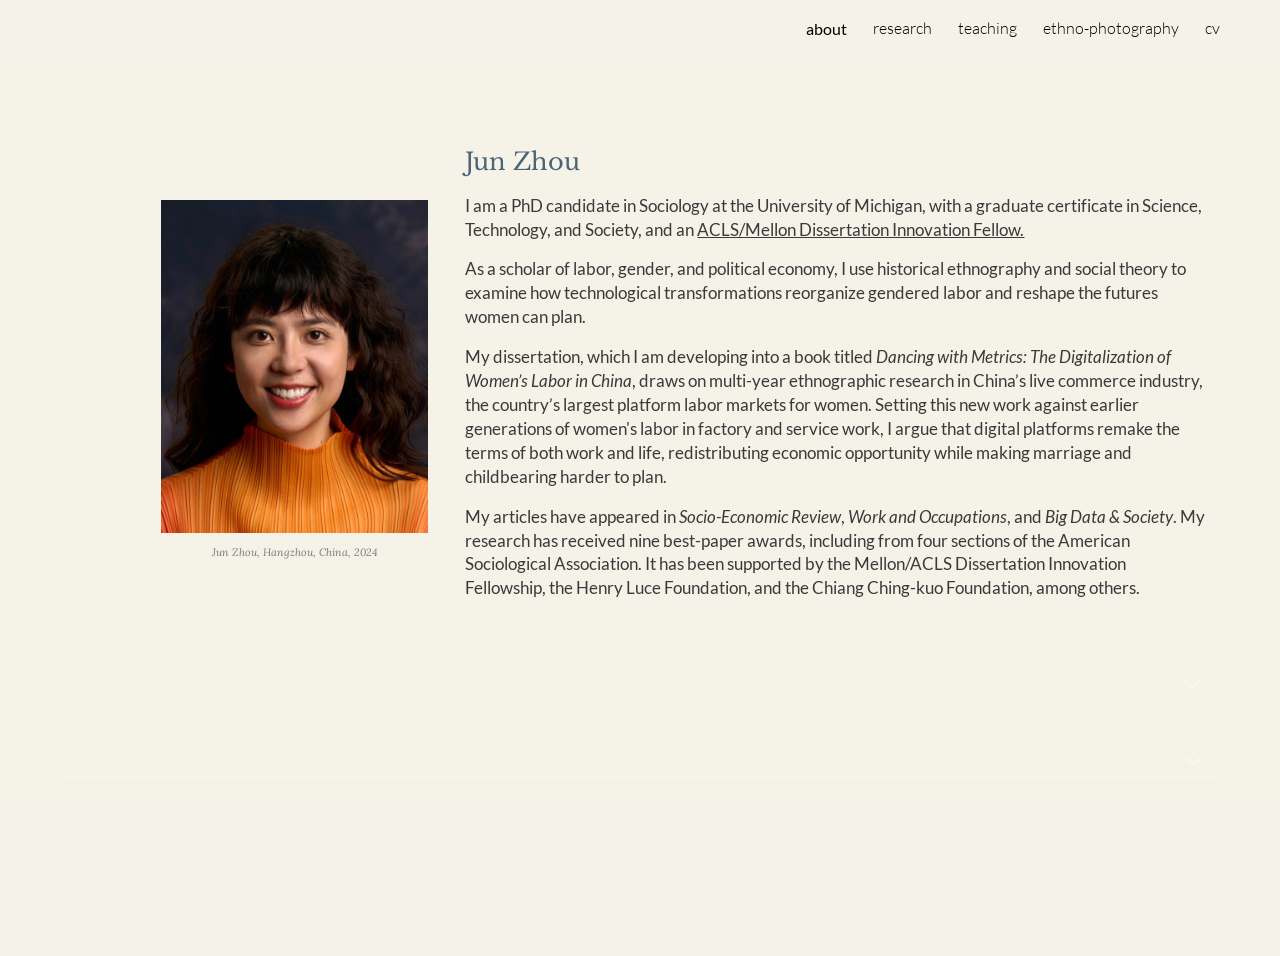
==== commit d882aed0: "Sync validated site and monthly health record" ====
--- a/site/index.html
+++ b/site/index.html
@@ -1,5 +1,5 @@
-<!doctype html><html lang="en"><head><meta charset="utf-8"><meta name="viewport" content="width=device-width,initial-scale=1"><title>about · Jun Zhou</title><link rel="icon" href="assets/4027bee35e4caeaa31f5901d.png"><link rel="stylesheet" href="assets/4ce3453609b8d438a710de04.css"><link rel="stylesheet" href="assets/5a426b6c011598d1bfab35e1.css"><link rel="stylesheet" href="assets/1142182db5662ed6d9e5342b.css"><link rel="stylesheet" href="assets/8eb36b20e5120e1aed48fe71.css"><style>@media only screen and (max-width: 479px){.jgG6ef{font-size: 17.0pt;}}@media only screen and (min-width: 480px) and (max-width: 767px){.jgG6ef{font-size: 17.0pt;}}@media only screen and (min-width: 768px) and (max-width: 1279px){.jgG6ef{font-size: 18.0pt;}}@media only screen and (min-width: 1280px){.jgG6ef{font-size: 18.0pt;}}</style><link rel="stylesheet" href="assets/52d624f5b3ae591a7ad3c64a.css"><style>.M63kCb{background-color: rgba(255,255,255,1);}.OUGEr{color: rgba(33,33,33,1);}.duRjpb .OUGEr{color: rgba(0,0,0,1);}.JYVBee .OUGEr{color: rgba(0,0,0,1);}.OmQG5e .OUGEr{color: rgba(33,33,33,1);}.iwQgFb{background-color: rgba(211,211,211,1);}.ySLm4c{font-family: Lato, sans-serif;}.CbiMKe{background-color: rgba(245,242,232,1);}.qeLZfd .zfr3Q{color: rgba(33,33,33,1);}.qeLZfd .qnVSj{color: rgba(33,33,33,1);}.qeLZfd .Glwbz{color: rgba(33,33,33,1);}.qeLZfd .duRjpb{color: rgba(0,0,0,1);}.qeLZfd .qLrapd{color: rgba(0,0,0,1);}.qeLZfd .JYVBee{color: rgba(0,0,0,1);}.qeLZfd .aHM7ed{color: rgba(0,0,0,1);}.qeLZfd .OmQG5e{color: rgba(33,33,33,1);}.qeLZfd .NHD4Gf{color: rgba(33,33,33,1);}.qeLZfd .aw5Odc{color: rgba(0,0,0,1);}.qeLZfd .dhtgD:hover{color: rgba(0,0,0,1);}.qeLZfd .dhtgD:visited{color: rgba(0,0,0,1);}.qeLZfd .iwQgFb{background-color: rgba(210,210,210,1);}.qeLZfd .OUGEr{color: rgba(33,33,33,1);}.qeLZfd .duRjpb .OUGEr{color: rgba(0,0,0,1);}.qeLZfd .JYVBee .OUGEr{color: rgba(0,0,0,1);}.qeLZfd .OmQG5e .OUGEr{color: rgba(33,33,33,1);}.qeLZfd:before{background-color: rgba(254,254,254,1); display: block;}.lQAHbd .zfr3Q{color: rgba(0,0,0,1);}.lQAHbd .qnVSj{color: rgba(0,0,0,1);}.lQAHbd .Glwbz{color: rgba(0,0,0,1);}.lQAHbd .duRjpb{color: rgba(0,0,0,1);}.lQAHbd .qLrapd{color: rgba(0,0,0,1);}.lQAHbd .JYVBee{color: rgba(0,0,0,1);}.lQAHbd .aHM7ed{color: rgba(0,0,0,1);}.lQAHbd .OmQG5e{color: rgba(0,0,0,1);}.lQAHbd .NHD4Gf{color: rgba(0,0,0,1);}.lQAHbd .aw5Odc{color: rgba(0,0,0,1);}.lQAHbd .dhtgD:hover{color: rgba(0,0,0,1);}.lQAHbd .dhtgD:visited{color: rgba(0,0,0,1);}.lQAHbd .iwQgFb{background-color: rgba(202,200,192,1);}.lQAHbd .OUGEr{color: rgba(0,0,0,1);}.lQAHbd .duRjpb .OUGEr{color: rgba(0,0,0,1);}.lQAHbd .JYVBee .OUGEr{color: rgba(0,0,0,1);}.lQAHbd .OmQG5e .OUGEr{color: rgba(0,0,0,1);}.lQAHbd .CbiMKe{background-color: rgba(255,255,255,1);}.lQAHbd:before{background-color: rgba(245,242,232,1); display: block;}.cJgDec .zfr3Q{color: rgba(255,255,255,1);}.cJgDec .zfr3Q .OUGEr{color: rgba(255,255,255,1);}.cJgDec .qnVSj{color: rgba(255,255,255,1);}.cJgDec .Glwbz{color: rgba(255,255,255,1);}.cJgDec .qLrapd{color: rgba(255,255,255,1);}.cJgDec .aHM7ed{color: rgba(255,255,255,1);}.cJgDec .NHD4Gf{color: rgba(255,255,255,1);}.cJgDec .IFuOkc:before{background-color: rgba(33,33,33,1); opacity: 0; display: block;}.O13XJf{height: 340px; padding-bottom: 60px; padding-top: 60px;}.O13XJf .IFuOkc{background-color: rgba(245,242,232,1); background-image: url(assets/630cc964d03e283699d55d2c.png);}.O13XJf .IFuOkc:before{background-color: rgba(33,33,33,1); opacity: 0.4; display: block;}.O13XJf .zfr3Q{color: rgba(255,255,255,1);}.O13XJf .qnVSj{color: rgba(255,255,255,1);}.O13XJf .Glwbz{color: rgba(255,255,255,1);}.O13XJf .duRjpb{color: rgba(255,255,255,1);}.O13XJf .qLrapd{color: rgba(255,255,255,1);}.O13XJf .JYVBee{color: rgba(255,255,255,1);}.O13XJf .aHM7ed{color: rgba(255,255,255,1);}.O13XJf .OmQG5e{color: rgba(255,255,255,1);}.O13XJf .NHD4Gf{color: rgba(255,255,255,1);}.tpmmCb .zfr3Q{color: rgba(33,33,33,1);}.tpmmCb .zfr3Q .OUGEr{color: rgba(33,33,33,1);}.tpmmCb .qnVSj{color: rgba(33,33,33,1);}.tpmmCb .Glwbz{color: rgba(33,33,33,1);}.tpmmCb .qLrapd{color: rgba(33,33,33,1);}.tpmmCb .aHM7ed{color: rgba(33,33,33,1);}.tpmmCb .NHD4Gf{color: rgba(33,33,33,1);}.tpmmCb .IFuOkc:before{background-color: rgba(255,255,255,1); display: block;}.tpmmCb .Wew9ke{fill: rgba(33,33,33,1);}.aw5Odc{color: rgba(0,0,0,1);}.dhtgD:hover{color: rgba(0,0,0,1);}.dhtgD:active{color: rgba(0,0,0,1);}.dhtgD:visited{color: rgba(0,0,0,1);}.Zjiec{color: rgba(255,255,255,1); font-family: Lato, sans-serif; font-size: 19pt; font-weight: 300; letter-spacing: 1px; line-height: 1.3; padding-bottom: 62.5px; padding-left: 48px; padding-right: 36px; padding-top: 11.5px;}.XMyrgf{margin-top: 0px; margin-left: 48px; margin-bottom: 24px; margin-right: 24px;}.TlfmSc{color: rgba(255,255,255,1); font-family: Lato, sans-serif; font-size: 15pt; font-weight: 300; line-height: 1.333;}.Mz8gvb{color: rgba(255,255,255,1);}.zDUgLc{background-color: rgba(33,33,33,1);}.QTKDff.chg4Jd:focus{background-color: rgba(255,255,255,0.1199999973);}.YTv4We{color: rgba(178,178,178,1);}.YTv4We:hover:before{background-color: rgba(255,255,255,0.1199999973); display: block;}.YTv4We.chg4Jd:focus:before{border-color: rgba(255,255,255,0.3600000143); display: block;}.eWDljc{background-color: rgba(33,33,33,1);}.eWDljc .hDrhEe{padding-left: 8px;}.ZXW7w{color: rgba(255,255,255,1); opacity: 1;}.PsKE7e{color: rgba(255,255,255,1); font-family: Lato, sans-serif; font-size: 12pt; font-weight: 300;}.lhZOrc{color: rgba(247,245,237,1);}.hDrhEe:hover{color: rgba(247,245,237,1);}.M9vuGd{color: rgba(247,245,237,1); font-weight: 400;}.jgXgSe:hover{color: rgba(247,245,237,1);}.j10yRb:hover{color: rgba(247,245,237,1);}.j10yRb.chg4Jd:focus:before{border-color: rgba(255,255,255,0.3600000143); display: block;}.tCHXDc{color: rgba(255,255,255,1);}.iWs3gf.chg4Jd:focus{background-color: rgba(255,255,255,0.1199999973);}.wgxiMe{background-color: rgba(33,33,33,1);}.fOU46b .TlfmSc{color: rgba(255,255,255,1);}.fOU46b .KJll8d{background-color: rgba(255,255,255,1);}.fOU46b .Mz8gvb{color: rgba(255,255,255,1);}.fOU46b .Mz8gvb.chg4Jd:focus:before{border-color: rgba(255,255,255,1); display: block;}.fOU46b .qV4dIc{color: rgba(255,255,255,0.8700000048);}.fOU46b .jgXgSe:hover{color: rgba(255,255,255,1);}.fOU46b .M9vuGd{color: rgba(255,255,255,1);}.fOU46b .tCHXDc{color: rgba(255,255,255,0.8700000048);}.fOU46b .iWs3gf.chg4Jd:focus{background-color: rgba(255,255,255,0.1199999973);}.fOU46b .G8QRnc .Mz8gvb{color: rgba(0,0,0,0.8000000119);}.fOU46b .G8QRnc .Mz8gvb.chg4Jd:focus:before{border-color: rgba(0,0,0,0.8000000119); display: block;}.fOU46b .G8QRnc .ZXW7w{color: rgba(0,0,0,0.8000000119);}.fOU46b .G8QRnc .TlfmSc{color: rgba(0,0,0,0.8000000119);}.fOU46b .G8QRnc .KJll8d{background-color: rgba(0,0,0,0.8000000119);}.fOU46b .G8QRnc .qV4dIc{color: rgba(0,0,0,0.6399999857);}.fOU46b .G8QRnc .jgXgSe:hover{color: rgba(0,0,0,0.8199999928);}.fOU46b .G8QRnc .M9vuGd{color: rgba(0,0,0,0.8199999928);}.fOU46b .G8QRnc .tCHXDc{color: rgba(0,0,0,0.6399999857);}.fOU46b .G8QRnc .iWs3gf.chg4Jd:focus{background-color: rgba(0,0,0,0.1199999973);}.fOU46b .usN8rf .Mz8gvb{color: rgba(0,0,0,0.8000000119);}.fOU46b .usN8rf .Mz8gvb.chg4Jd:focus:before{border-color: rgba(0,0,0,0.8000000119); display: block;}.fOU46b .usN8rf .ZXW7w{color: rgba(0,0,0,0.8000000119);}.fOU46b .usN8rf .TlfmSc{color: rgba(0,0,0,0.8000000119);}.fOU46b .usN8rf .KJll8d{background-color: rgba(0,0,0,0.8000000119);}.fOU46b .usN8rf .qV4dIc{color: rgba(0,0,0,0.6399999857);}.fOU46b .usN8rf .jgXgSe:hover{color: rgba(0,0,0,0.8199999928);}.fOU46b .usN8rf .M9vuGd{color: rgba(0,0,0,0.8199999928);}.fOU46b .usN8rf .tCHXDc{color: rgba(0,0,0,0.6399999857);}.fOU46b .usN8rf .iWs3gf.chg4Jd:focus{background-color: rgba(0,0,0,0.1199999973);}.fOU46b .aCIEDd .qV4dIc{color: rgba(33,33,33,1);}.fOU46b .aCIEDd .TlfmSc{color: rgba(33,33,33,1);}.fOU46b .aCIEDd .KJll8d{background-color: rgba(33,33,33,1);}.fOU46b .aCIEDd .ZXW7w{color: rgba(33,33,33,1);}.fOU46b .aCIEDd .jgXgSe:hover{color: rgba(33,33,33,1); opacity: 0.82;}.fOU46b .aCIEDd .Mz8gvb{color: rgba(33,33,33,1);}.fOU46b .aCIEDd .tCHXDc{color: rgba(33,33,33,1);}.fOU46b .aCIEDd .iWs3gf.chg4Jd:focus{background-color: rgba(33,33,33,0.1199999973);}.fOU46b .a3ETed .qV4dIc{color: rgba(0,0,0,1);}.fOU46b .a3ETed .TlfmSc{color: rgba(0,0,0,1);}.fOU46b .a3ETed .KJll8d{background-color: rgba(0,0,0,1);}.fOU46b .a3ETed .ZXW7w{color: rgba(0,0,0,1);}.fOU46b .a3ETed .jgXgSe:hover{color: rgba(0,0,0,1); opacity: 0.82;}.fOU46b .a3ETed .Mz8gvb{color: rgba(0,0,0,1);}.fOU46b .a3ETed .tCHXDc{color: rgba(0,0,0,1);}.fOU46b .a3ETed .iWs3gf.chg4Jd:focus{background-color: rgba(0,0,0,0.1199999973);}@media only screen and (min-width: 1280px){.XeSM4.b2Iqye.fOU46b .LBrwzc .tCHXDc{color: rgba(255,255,255,0.8700000048);}}.XeSM4.b2Iqye.fOU46b .LBrwzc .iWs3gf.chg4Jd:focus{background-color: rgba(255,255,255,0.1199999973);}@media only screen and (min-width: 1280px){.KuNac.b2Iqye.fOU46b .tCHXDc{color: rgba(0,0,0,0.6399999857);}}.KuNac.b2Iqye.fOU46b .iWs3gf.chg4Jd:focus{background-color: rgba(0,0,0,0.1199999973);}.fOU46b .zDUgLc{opacity: 0;}.LBrwzc .ZXW7w{color: rgba(0,0,0,1);}.LBrwzc .KJll8d{background-color: rgba(0,0,0,1);}.GBy4H .ZXW7w{color: rgba(255,255,255,1);}.GBy4H .KJll8d{background-color: rgba(255,255,255,1);}.eBSUbc{background-color: rgba(33,33,33,1); color: rgba(0,188,212,0.6999999881);}.BFDQOb:hover{color: rgba(247,245,237,1);}.ImnMyf{background-color: rgba(255,255,255,1); color: rgba(33,33,33,1);}.Vs12Bd{background-color: rgba(254,254,254,1); color: rgba(33,33,33,1);}.S5d9Rd{background-color: rgba(245,242,232,1); color: rgba(0,0,0,1);}.zfr3Q{color: rgba(33,33,33,1); font-family: Lato, sans-serif; font-size: 11pt; font-weight: 400; line-height: 1.6667; margin-top: 12px;}.qnVSj{color: rgba(33,33,33,1);}.Glwbz{color: rgba(33,33,33,1);}.duRjpb{color: rgba(0,0,0,1); font-family: Lato, sans-serif; font-size: 34pt; font-weight: 300; letter-spacing: 0.5px; line-height: 1.2; margin-top: 30px;}.Ap4VC{margin-bottom: -30px;}.qLrapd{color: rgba(0,0,0,1);}.JYVBee{color: rgba(0,0,0,1); font-family: Lato, sans-serif; font-size: 19pt; font-weight: 400; line-height: 1.4; margin-top: 20px;}.CobnVe{margin-bottom: -20px;}.aHM7ed{color: rgba(0,0,0,1);}.OmQG5e{color: rgba(33,33,33,1); font-family: Lato, sans-serif; font-size: 15pt; font-style: normal; font-weight: 400; line-height: 1.25; margin-top: 16px;}.GV3q8e{margin-bottom: -16px;}.NHD4Gf{color: rgba(33,33,33,1);}.LB7kq .duRjpb{font-size: 64pt; letter-spacing: 2px; line-height: 1; margin-top: 40px;}.LB7kq .JYVBee{font-size: 25pt; font-weight: 300; line-height: 1.1; margin-top: 25px;}@media only screen and (max-width: 479px){.LB7kq .duRjpb{font-size: 40pt;}}@media only screen and (min-width: 480px) and (max-width: 767px){.LB7kq .duRjpb{font-size: 53pt;}}@media only screen and (max-width: 479px){.LB7kq .JYVBee{font-size: 19pt;}}@media only screen and (min-width: 480px) and (max-width: 767px){.LB7kq .JYVBee{font-size: 22pt;}}.O13XJf{height: 340px; padding-bottom: 60px; padding-top: 60px;}@media only screen and (min-width: 480px) and (max-width: 767px){.O13XJf{height: 280px; padding-bottom: 40px; padding-top: 40px;}}@media only screen and (max-width: 479px){.O13XJf{height: 250px; padding-bottom: 30px; padding-top: 30px;}}.SBrW1{height: 520px;}@media only screen and (min-width: 480px) and (max-width: 767px){.SBrW1{height: 520px;}}@media only screen and (max-width: 479px){.SBrW1{height: 400px;}}.Wew9ke{fill: rgba(255,255,255,1);}.gk8rDe{height: 180px; padding-bottom: 32px; padding-top: 60px;}.gk8rDe .zfr3Q{color: rgba(0,0,0,1);}.gk8rDe .duRjpb{color: rgba(0,0,0,1); font-size: 45pt; line-height: 1.1;}.gk8rDe .qLrapd{color: rgba(0,0,0,1);}.gk8rDe .JYVBee{color: rgba(0,0,0,1); font-size: 27pt; line-height: 1.35; margin-top: 15px;}.gk8rDe .aHM7ed{color: rgba(0,0,0,1);}.gk8rDe .OmQG5e{color: rgba(33,33,33,1);}.gk8rDe .NHD4Gf{color: rgba(33,33,33,1);}@media only screen and (max-width: 479px){.gk8rDe .duRjpb{font-size: 30pt;}}@media only screen and (min-width: 480px) and (max-width: 767px){.gk8rDe .duRjpb{font-size: 38pt;}}@media only screen and (max-width: 479px){.gk8rDe .JYVBee{font-size: 20pt;}}@media only screen and (min-width: 480px) and (max-width: 767px){.gk8rDe .JYVBee{font-size: 24pt;}}@media only screen and (min-width: 480px) and (max-width: 767px){.gk8rDe{padding-top: 45px;}}@media only screen and (max-width: 479px){.gk8rDe{padding-bottom: 0px; padding-top: 30px;}}.dhtgD{text-decoration: underline;}.JzO0Vc{background-color: rgba(33,33,33,1); font-family: Lato, sans-serif; width: 250px;}@media only screen and (min-width: 1280px){.JzO0Vc{padding-top: 48.5px;}}.TlfmSc{font-family: Lato, sans-serif; font-size: 15pt; font-weight: 300; line-height: 1.333;}.PsKE7e{font-family: Lato, sans-serif; font-size: 12pt;}.IKA38e{line-height: 1.21;}.hDrhEe{padding-bottom: 11.5px; padding-top: 11.5px;}.zDUgLc{opacity: 1;}.QmpIrf{background-color: rgba(245,242,232,1); border-color: rgba(0,0,0,1); color: rgba(0,0,0,1); font-family: Lato, sans-serif; font-size: 11pt; line-height: normal;}.xkUom{border-color: rgba(245,242,232,1); color: rgba(245,242,232,1); font-family: Lato, sans-serif; font-size: 11pt; line-height: normal;}.xkUom:hover{background-color: rgba(245,242,232,0.1000000015);}.KjwKmc{color: rgba(245,242,232,1); font-family: Lato, sans-serif; font-size: 11pt; line-height: normal; line-height: normal;}.KjwKmc:hover{background-color: rgba(245,242,232,0.1000000015);}.lQAHbd .QmpIrf{background-color: rgba(255,255,255,1); border-color: rgba(0,0,0,1); color: rgba(0,0,0,1); font-family: Lato, sans-serif; font-size: 11pt; line-height: normal;}.lQAHbd .xkUom{border-color: rgba(254,254,254,1); color: rgba(254,254,254,1); font-family: Lato, sans-serif; font-size: 11pt; line-height: normal;}.lQAHbd .xkUom:hover{background-color: rgba(255,255,255,0.1000000015);}.lQAHbd .KjwKmc{color: rgba(254,254,254,1); font-family: Lato, sans-serif; font-size: 11pt; line-height: normal;}.lQAHbd .KjwKmc:hover{background-color: rgba(255,255,255,0.1000000015);}.lQAHbd .Mt0nFe{border-color: rgba(0,0,0,0.200000003);}.cJgDec .QmpIrf{background-color: rgba(255,255,255,1); border-color: rgba(0,0,0,1); color: rgba(0,0,0,1); font-family: Lato, sans-serif; font-size: 11pt; line-height: normal;}.cJgDec .xkUom{border-color: rgba(254,254,254,1); color: rgba(254,254,254,1); font-family: Lato, sans-serif; font-size: 11pt; line-height: normal;}.cJgDec .xkUom:hover{background-color: rgba(255,255,255,0.1000000015);}.cJgDec .KjwKmc{color: rgba(254,254,254,1); font-family: Lato, sans-serif; font-size: 11pt; line-height: normal;}.cJgDec .KjwKmc:hover{background-color: rgba(255,255,255,0.1000000015);}.tpmmCb .QmpIrf{background-color: rgba(255,255,255,1); border-color: rgba(0,0,0,1); color: rgba(0,0,0,1); font-family: Lato, sans-serif; font-size: 11pt; line-height: normal;}.tpmmCb .xkUom{border-color: rgba(245,242,232,1); color: rgba(245,242,232,1); font-family: Lato, sans-serif; font-size: 11pt; line-height: normal;}.tpmmCb .xkUom:hover{background-color: rgba(245,242,232,0.1000000015);}.tpmmCb .KjwKmc{color: rgba(245,242,232,1); font-family: Lato, sans-serif; font-size: 11pt; line-height: normal;}.tpmmCb .KjwKmc:hover{background-color: rgba(245,242,232,0.1000000015);}.gk8rDe .QmpIrf{background-color: rgba(245,242,232,1); border-color: rgba(0,0,0,1); color: rgba(0,0,0,1); font-family: Lato, sans-serif; font-size: 11pt; line-height: normal;}.gk8rDe .xkUom{border-color: rgba(245,242,232,1); color: rgba(245,242,232,1); font-family: Lato, sans-serif; font-size: 11pt; line-height: normal;}.gk8rDe .xkUom:hover{background-color: rgba(245,242,232,0.1000000015);}.gk8rDe .KjwKmc{color: rgba(245,242,232,1); font-family: Lato, sans-serif; font-size: 11pt; line-height: normal;}.gk8rDe .KjwKmc:hover{background-color: rgba(245,242,232,0.1000000015);}.O13XJf .QmpIrf{background-color: rgba(255,255,255,1); border-color: rgba(0,0,0,1); color: rgba(0,0,0,1); font-family: Lato, sans-serif; font-size: 11pt; line-height: normal;}.O13XJf .xkUom{border-color: rgba(254,254,254,1); color: rgba(254,254,254,1); font-family: Lato, sans-serif; font-size: 11pt; line-height: normal;}.O13XJf .xkUom:hover{background-color: rgba(255,255,255,0.1000000015);}.O13XJf .KjwKmc{color: rgba(254,254,254,1); font-family: Lato, sans-serif; font-size: 11pt; line-height: normal;}.O13XJf .KjwKmc:hover{background-color: rgba(255,255,255,0.1000000015);}.Y4CpGd{font-family: Lato, sans-serif; font-size: 11pt;}.CMArNe{background-color: rgba(254,254,254,1);}.LBrwzc .TlfmSc{color: rgba(0,0,0,0.8000000119);}.LBrwzc .YTv4We{color: rgba(0,0,0,0.6399999857);}.LBrwzc .YTv4We.chg4Jd:focus:before{border-color: rgba(0,0,0,0.6399999857); display: block;}.LBrwzc .Mz8gvb{color: rgba(0,0,0,0.6399999857);}.LBrwzc .tCHXDc{color: rgba(0,0,0,0.6399999857);}.LBrwzc .iWs3gf.chg4Jd:focus{background-color: rgba(0,0,0,0.1199999973);}.LBrwzc .wgxiMe{background-color: rgba(255,255,255,1);}.LBrwzc .qV4dIc{color: rgba(0,0,0,0.6399999857);}.LBrwzc .M9vuGd{color: rgba(0,0,0,0.8000000119); font-weight: bold;}.LBrwzc .Zjiec{color: rgba(0,0,0,0.8000000119);}.LBrwzc .IKA38e{color: rgba(0,0,0,0.6399999857);}.LBrwzc .lhZOrc.IKA38e{color: rgba(0,0,0,0.8000000119); font-weight: bold;}.LBrwzc .j10yRb:hover{color: rgba(0,0,0,0.8000000119);}.LBrwzc .eBSUbc{color: rgba(0,0,0,0.8000000119);}.LBrwzc .hDrhEe:hover{color: rgba(0,0,0,0.8000000119);}.LBrwzc .jgXgSe:hover{color: rgba(0,0,0,0.8000000119);}.LBrwzc .M9vuGd:hover{color: rgba(0,0,0,0.8000000119);}.LBrwzc .zDUgLc{border-bottom-color: rgba(204,204,204,1); border-bottom-width: 1px; border-bottom-style: solid;}.fOU46b .LBrwzc .M9vuGd{color: rgba(0,0,0,0.8000000119);}.fOU46b .LBrwzc .jgXgSe:hover{color: rgba(0,0,0,0.8000000119);}.fOU46b .LBrwzc .zDUgLc{opacity: 1; border-bottom-style: none;}.fOU46b .LBrwzc .tCHXDc{color: rgba(0,0,0,0.6399999857);}.fOU46b .LBrwzc .iWs3gf.chg4Jd:focus{background-color: rgba(0,0,0,0.1199999973);}.fOU46b .GBy4H .M9vuGd{color: rgba(255,255,255,1);}.fOU46b .GBy4H .jgXgSe:hover{color: rgba(255,255,255,1);}.fOU46b .GBy4H .zDUgLc{opacity: 1;}.fOU46b .GBy4H .tCHXDc{color: rgba(255,255,255,0.8700000048);}.fOU46b .GBy4H .iWs3gf.chg4Jd:focus{background-color: rgba(255,255,255,0.1199999973);}.XeSM4.G9Qloe.fOU46b .LBrwzc .tCHXDc{color: rgba(0,0,0,0.6399999857);}.XeSM4.G9Qloe.fOU46b .LBrwzc .iWs3gf.chg4Jd:focus{background-color: rgba(0,0,0,0.1199999973);}.GBy4H .lhZOrc.IKA38e{color: rgba(255,255,255,1);}.GBy4H .eBSUbc{color: rgba(255,255,255,0.8700000048);}.GBy4H .hDrhEe:hover{color: rgba(255,255,255,1);}.GBy4H .j10yRb:hover{color: rgba(255,255,255,1);}.GBy4H .YTv4We{color: rgba(255,255,255,1);}.GBy4H .YTv4We.chg4Jd:focus:before{border-color: rgba(255,255,255,1); display: block;}.GBy4H .tCHXDc{color: rgba(255,255,255,0.8700000048);}.GBy4H .iWs3gf.chg4Jd:focus{background-color: rgba(255,255,255,0.1199999973);}.GBy4H .jgXgSe:hover{color: rgba(255,255,255,1);}.GBy4H .jgXgSe:hover{color: rgba(255,255,255,1);}.GBy4H .M9vuGd{color: rgba(255,255,255,1);}.GBy4H .M9vuGd:hover{color: rgba(255,255,255,1);}.QcmuFb{padding-left: 20px;}.vDPrib{padding-left: 40px;}.TBDXjd{padding-left: 60px;}.bYeK8e{padding-left: 80px;}.CuqSDe{padding-left: 100px;}.Havqpe{padding-left: 120px;}.JvDrRe{padding-left: 140px;}.o5lrIf{padding-left: 160px;}.yOJW7c{padding-left: 180px;}.rB8cye{padding-left: 200px;}.RuayVd{padding-right: 20px;}.YzcKX{padding-right: 40px;}.reTV0b{padding-right: 60px;}.vSYeUc{padding-right: 80px;}.PxtZIe{padding-right: 100px;}.ahQMed{padding-right: 120px;}.rzhcXb{padding-right: 140px;}.PBhj0b{padding-right: 160px;}.TlN46c{padding-right: 180px;}.GEdNnc{padding-right: 200px;}.TMjjoe{font-family: Lato, sans-serif; font-size: 9pt; line-height: 1.2; margin-top: 0px;}@media only screen and (min-width: 1280px){.yxgWrb{margin-left: 250px;}}@media only screen and (max-width: 479px){.Zjiec{font-size: 15pt;}}@media only screen and (min-width: 480px) and (max-width: 767px){.Zjiec{font-size: 17pt;}}@media only screen and (max-width: 479px){.TlfmSc{font-size: 13pt;}}@media only screen and (min-width: 480px) and (max-width: 767px){.TlfmSc{font-size: 14pt;}}@media only screen and (max-width: 479px){.PsKE7e{font-size: 12pt;}}@media only screen and (min-width: 480px) and (max-width: 767px){.PsKE7e{font-size: 12pt;}}@media only screen and (max-width: 479px){.duRjpb{font-size: 24pt;}}@media only screen and (min-width: 480px) and (max-width: 767px){.duRjpb{font-size: 29pt;}}@media only screen and (max-width: 479px){.JYVBee{font-size: 15pt;}}@media only screen and (min-width: 480px) and (max-width: 767px){.JYVBee{font-size: 17pt;}}@media only screen and (max-width: 479px){.OmQG5e{font-size: 13pt;}}@media only screen and (min-width: 480px) and (max-width: 767px){.OmQG5e{font-size: 14pt;}}@media only screen and (max-width: 479px){.TlfmSc{font-size: 13pt;}}@media only screen and (min-width: 480px) and (max-width: 767px){.TlfmSc{font-size: 14pt;}}@media only screen and (max-width: 479px){.PsKE7e{font-size: 12pt;}}@media only screen and (min-width: 480px) and (max-width: 767px){.PsKE7e{font-size: 12pt;}}@media only screen and (max-width: 479px){.TMjjoe{font-size: 9pt;}}@media only screen and (min-width: 480px) and (max-width: 767px){.TMjjoe{font-size: 9pt;}}</style><link rel="stylesheet" href="assets/mirror-4d92bc7c0a9abbf36bfe99ab.css"></head><body><a class="skip" href="#main">Skip to content</a><header class="site-header"><nav aria-label="Main navigation"><a href="about.html" aria-current="page">about</a><a href="research.html">research</a><a href="teaching.html">teaching</a><a href="ethno-photography.html">ethno-photography</a><a href="cv.html">cv</a></nav></header><main id="main" class="fktJzd AKpWA fOU46b G9Qloe XeSM4 XxIgdb"><div class="UtePc RCETm SwuGbc"><section class="yaqOZd lQAHbd" id="h.1fa917a9faef22e2_11"><div class="IFuOkc"></div><div class="mYVXT"><div class="LS81yb VICjCf j5pSsc db35Fc" tabindex="-1"><div class="hJDwNd-AhqUyc-R6PoUb Ft7HRd-AhqUyc-R6PoUb JNdkSc SQVYQc L6cTce-purZT L6cTce-pSzOP"><div class="JNdkSc-SmKAyb LkDMRd"><div class=""></div></div></div><div class="hJDwNd-AhqUyc-c5RTEf Ft7HRd-AhqUyc-c5RTEf purZT-AhqUyc-c5RTEf ZcASvf-AhqUyc-c5RTEf pSzOP-AhqUyc-c5RTEf Ktthjf-AhqUyc-c5RTEf JNdkSc SQVYQc yYI8W HQwdzb"><div class="JNdkSc-SmKAyb LkDMRd"><div class=""><div class="oKdM2c ZZyype Kzv0Me"><div class="hJDwNd-AhqUyc-c5RTEf Ft7HRd-AhqUyc-c5RTEf purZT-AhqUyc-c5RTEf ZcASvf-AhqUyc-c5RTEf pSzOP-AhqUyc-c5RTEf Ktthjf-AhqUyc-c5RTEf jXK9ad D2fZ2 zu5uec OjCsFc dmUFtb" id="h.1853efbed6807500_0"><div class="jXK9ad-SmKAyb"><div class="tyJCtd mGzaTb Depvyb baZpAe"><br/><br/></div></div></div></div><div class="oKdM2c ZZyype"><div class="hJDwNd-AhqUyc-c5RTEf Ft7HRd-AhqUyc-c5RTEf purZT-AhqUyc-c5RTEf ZcASvf-AhqUyc-c5RTEf pSzOP-AhqUyc-c5RTEf Ktthjf-AhqUyc-c5RTEf jXK9ad D2fZ2 zu5uec" id="h.7c73671052c39063_36"><div class="jXK9ad-SmKAyb"><div class="tyJCtd baZpAe"><div class="t3iYD"><img alt="Jun Zhou portrait" class="CENy8b" loading="lazy" role="img" src="assets/0fa9d2f1c76a270b60aa4eff.jpg"/></div></div></div></div></div><div class="oKdM2c ZZyype"><div class="hJDwNd-AhqUyc-c5RTEf Ft7HRd-AhqUyc-c5RTEf purZT-AhqUyc-c5RTEf ZcASvf-AhqUyc-c5RTEf pSzOP-AhqUyc-c5RTEf Ktthjf-AhqUyc-c5RTEf jXK9ad D2fZ2 zu5uec wHaque g5GTcb" id="h.7c85e85c303a069a_4"><div class="jXK9ad-SmKAyb"><div class="tyJCtd mGzaTb Depvyb baZpAe" tabindex="0"><p class="zfr3Q CDt4Ke" dir="ltr" style="line-height: 0.6; text-align: center;"><span class="C9DxTc" style="color: #7a7a7a; font-family: Lora, Arial; font-size: 8.0pt; font-style: italic; font-weight: 400; vertical-align: baseline;">Jun Zhou, Hangzhou, China, 2024</span></p></div></div></div></div></div></div></div><div class="hJDwNd-AhqUyc-OwsYgb Ft7HRd-AhqUyc-OwsYgb purZT-AhqUyc-II5mzb ZcASvf-AhqUyc-II5mzb pSzOP-AhqUyc-qWD73c Ktthjf-AhqUyc-qWD73c JNdkSc SQVYQc"><div class="JNdkSc-SmKAyb LkDMRd"><div class=""><div class="oKdM2c ZZyype Kzv0Me"><div class="hJDwNd-AhqUyc-OwsYgb Ft7HRd-AhqUyc-OwsYgb jXK9ad D2fZ2 zu5uec OjCsFc dmUFtb wHaque g5GTcb" id="h.1fa917a9faef22e2_8"><div class="jXK9ad-SmKAyb"><div class="tyJCtd mGzaTb Depvyb baZpAe"><div class="CobnVe yMxPgf aP9Z7e" id="h.k5gglligykm"></div><h2 class="zfr3Q JYVBee CDt4Ke" dir="ltr" id="h.k5gglligykm_l" style="line-height: 1.32;"><div class="CjVfdc"><span class="jgG6ef C9DxTc" style="color: #4b6478; font-family: 'Libre Baskerville', Arial; font-weight: 400; vertical-align: baseline;">Jun Zhou</span></div></h2><p class="zfr3Q CDt4Ke" dir="ltr" style="background-color: transparent; border-bottom: none; border-left: none; border-right: none; border-top: none; line-height: 1.38; margin-bottom: 12.0pt; margin-top: 12.0pt; padding-bottom: 0.0pt; padding-left: 0.0pt; padding-right: 0.0pt; padding-top: 0.0pt;"><span class="C9DxTc" style="color: #3a3a3a; font-size: 13.0pt; vertical-align: baseline;">I am a PhD candidate in Sociology at the University of Michigan, with a graduate certificate in Science, Technology, and Society, and an </span><a class="XqQF9c" href="https://www.acls.org/news/acls-announces-2024-mellon-acls-dissertation-innovation-fellows/" style="color: inherit; text-decoration: none;" target="_blank"><span class="C9DxTc" style="color: #3a3a3a; font-size: 13.0pt; font-variant: normal; text-decoration: underline; vertical-align: baseline;">ACLS/Mellon Dissertation Innovation Fellow.</span></a></p><p class="zfr3Q CDt4Ke" dir="ltr" style="background-color: transparent; border-bottom: none; border-left: none; border-right: none; border-top: none; line-height: 1.38; margin-bottom: 12.0pt; margin-top: 12.0pt; padding-bottom: 0.0pt; padding-left: 0.0pt; padding-right: 0.0pt; padding-top: 0.0pt;"><span class="C9DxTc" style="color: #3a3a3a; font-size: 13.0pt; vertical-align: baseline;">As a scholar of labor, gender, and political economy, I use historical ethnography and social theory to examine how technological transformations reorganize gendered labor and reshape the futures women can plan.</span></p><p class="zfr3Q CDt4Ke" dir="ltr" style="background-color: transparent; border-bottom: none; border-left: none; border-right: none; border-top: none; line-height: 1.38; margin-bottom: 12.0pt; margin-top: 12.0pt; padding-bottom: 0.0pt; padding-left: 0.0pt; padding-right: 0.0pt; padding-top: 0.0pt;"><span class="C9DxTc" style="color: #3a3a3a; font-size: 13.0pt; vertical-align: baseline;">My dissertation, which I am developing into a book titled </span><span class="C9DxTc" style="color: #3a3a3a; font-size: 13.0pt; font-style: italic; vertical-align: baseline;">Dancing with Metrics: The Digitalization of Women’s Labor in China</span><span class="C9DxTc" style="color: #3a3a3a; font-size: 13.0pt; vertical-align: baseline;">, draws on multi-year ethnographic research in China’s live commerce industry, the country’s largest platform labor markets for women. </span><span class="C9DxTc" style="color: #3a3a3a; font-size: 13.0pt; vertical-align: baseline;">Setting this new work against earlier generations of women's labor in factory and service work, I argue that digital platforms remake the terms of both work and life, redistributing economic opportunity while making marriage and childbearing harder to plan.</span></p><p class="zfr3Q CDt4Ke" dir="ltr" style="background-color: transparent; border-bottom: none; border-left: none; border-right: none; border-top: none; line-height: 1.38; margin-bottom: 12.0pt; margin-top: 12.0pt; padding-bottom: 0.0pt; padding-left: 0.0pt; padding-right: 0.0pt; padding-top: 0.0pt;"><span class="C9DxTc" style="color: #3a3a3a; font-size: 13.0pt; vertical-align: baseline;">My articles have appeared in </span><span class="C9DxTc" style="color: #3a3a3a; font-size: 13.0pt; font-style: italic; vertical-align: baseline;">Work and Occupations</span><span class="C9DxTc" style="color: #3a3a3a; font-size: 13.0pt; vertical-align: baseline;"> and </span><span class="C9DxTc" style="color: #3a3a3a; font-size: 13.0pt; font-style: italic; vertical-align: baseline;">Big Data &amp; Society</span><span class="C9DxTc" style="color: #3a3a3a; font-size: 13.0pt; vertical-align: baseline;">. My research has received nine best-paper awards, including from four sections of the American Sociological Association. It has been supported by the Mellon/ACLS Dissertation Innovation Fellowship, the </span><span class="C9DxTc" style="color: #3a3a3a; font-size: 13.0pt; vertical-align: baseline;">Henry Luce Foundation, and the Chiang Ching-kuo Foundation, among others.</span></p></div></div></div></div></div></div></div><div class="hJDwNd-AhqUyc-R6PoUb Ft7HRd-AhqUyc-R6PoUb JNdkSc SQVYQc L6cTce-purZT L6cTce-pSzOP"><div class="JNdkSc-SmKAyb LkDMRd"><div class=""></div></div></div></div></div></section><section class="yaqOZd lQAHbd" id="h.74bb20d283a30fe0_9"><div class="IFuOkc"></div><div class="mYVXT"><div class="LS81yb VICjCf j5pSsc db35Fc" tabindex="-1"><div class="hJDwNd-AhqUyc-uQSCkd Ft7HRd-AhqUyc-uQSCkd purZT-AhqUyc-II5mzb ZcASvf-AhqUyc-II5mzb pSzOP-AhqUyc-qWD73c Ktthjf-AhqUyc-qWD73c JNdkSc SQVYQc yYI8W HQwdzb"><div class="JNdkSc-SmKAyb LkDMRd"><div class="vhaaFf qUO6Ue"><div class="oKdM2c ZZyype Kzv0Me"><div class="hJDwNd-AhqUyc-uQSCkd Ft7HRd-AhqUyc-uQSCkd jXK9ad D2fZ2 zu5uec OjCsFc dmUFtb" id="h.74bb20d283a30fe0_4"><div class="jXK9ad-SmKAyb"><div class="tyJCtd mGzaTb Depvyb baZpAe"></div></div><div aria-label="Expand 
-" class="uArJ5e Y5FYJe cjq2Db zGbri" role="button" tabindex="0"><div class="PDXc1b MbhUzd"></div><span class="XuQwKc"><span class="GmuOkf"><span aria-hidden="true" class="DPvwYc Vtm4Z"><svg class="NMm5M" focusable="false" height="24" viewbox="0 0 24 24" width="24"><path d="M5.41 7.59L4 9l8 8 8-8-1.41-1.41L12 14.17"></path></svg></span></span></span></div><div aria-label="Collapse 
-" class="uArJ5e Y5FYJe cjq2Db amZmwc" role="button" tabindex="0"><div class="PDXc1b MbhUzd"></div><span class="XuQwKc"><span class="GmuOkf"><span aria-hidden="true" class="DPvwYc Vtm4Z"><svg class="NMm5M" focusable="false" height="24" viewbox="0 0 24 24" width="24"><path d="M18.59 16.41L20 15l-8-8-8 8 1.41 1.41L12 9.83"></path></svg></span></span></span></div></div></div><div class="oKdM2c ZZyype"><div class="hJDwNd-AhqUyc-uQSCkd Ft7HRd-AhqUyc-uQSCkd jXK9ad D2fZ2 zu5uec wHaque g5GTcb" id="h.74bb20d283a30fe0_6"><div class="jXK9ad-SmKAyb"><div class="tyJCtd mGzaTb Depvyb baZpAe"></div></div></div></div></div></div></div></div></div></section><section class="yaqOZd lQAHbd" id="h.14ae9c13d79044be_0"><div class="IFuOkc"></div><div class="mYVXT"><div class="LS81yb VICjCf j5pSsc db35Fc" tabindex="-1"><div class="hJDwNd-AhqUyc-uQSCkd Ft7HRd-AhqUyc-uQSCkd purZT-AhqUyc-II5mzb ZcASvf-AhqUyc-II5mzb pSzOP-AhqUyc-qWD73c Ktthjf-AhqUyc-qWD73c JNdkSc SQVYQc yYI8W HQwdzb"><div class="JNdkSc-SmKAyb LkDMRd"><div class="vhaaFf qUO6Ue"><div class="oKdM2c ZZyype Kzv0Me"><div class="hJDwNd-AhqUyc-uQSCkd Ft7HRd-AhqUyc-uQSCkd jXK9ad D2fZ2 zu5uec OjCsFc dmUFtb" id="h.14ae9c13d79044be_3"><div class="jXK9ad-SmKAyb"><div class="tyJCtd mGzaTb Depvyb baZpAe"></div></div><div aria-label="Expand 
-" class="uArJ5e Y5FYJe cjq2Db zGbri" role="button" tabindex="0"><div class="PDXc1b MbhUzd"></div><span class="XuQwKc"><span class="GmuOkf"><span aria-hidden="true" class="DPvwYc Vtm4Z"><svg class="NMm5M" focusable="false" height="24" viewbox="0 0 24 24" width="24"><path d="M5.41 7.59L4 9l8 8 8-8-1.41-1.41L12 14.17"></path></svg></span></span></span></div><div aria-label="Collapse 
+<!doctype html><html lang="en"><head><meta charset="utf-8"><meta name="viewport" content="width=device-width,initial-scale=1"><title>about · Jun Zhou</title><link rel="icon" href="assets/4027bee35e4caeaa31f5901d.png"><link rel="stylesheet" href="assets/4ce3453609b8d438a710de04.css"><link rel="stylesheet" href="assets/5a426b6c011598d1bfab35e1.css"><link rel="stylesheet" href="assets/1142182db5662ed6d9e5342b.css"><link rel="stylesheet" href="assets/8eb36b20e5120e1aed48fe71.css"><style>@media only screen and (max-width: 479px){.jgG6ef{font-size: 17.0pt;}}@media only screen and (min-width: 480px) and (max-width: 767px){.jgG6ef{font-size: 17.0pt;}}@media only screen and (min-width: 768px) and (max-width: 1279px){.jgG6ef{font-size: 18.0pt;}}@media only screen and (min-width: 1280px){.jgG6ef{font-size: 18.0pt;}}</style><link rel="stylesheet" href="assets/c2e0751f7ec5b5e2a5e8b718.css"><style>.M63kCb{background-color: rgba(255,255,255,1);}.OUGEr{color: rgba(33,33,33,1);}.duRjpb .OUGEr{color: rgba(0,0,0,1);}.JYVBee .OUGEr{color: rgba(0,0,0,1);}.OmQG5e .OUGEr{color: rgba(33,33,33,1);}.iwQgFb{background-color: rgba(211,211,211,1);}.ySLm4c{font-family: Lato, sans-serif;}.CbiMKe{background-color: rgba(245,242,232,1);}.qeLZfd .zfr3Q{color: rgba(33,33,33,1);}.qeLZfd .qnVSj{color: rgba(33,33,33,1);}.qeLZfd .Glwbz{color: rgba(33,33,33,1);}.qeLZfd .duRjpb{color: rgba(0,0,0,1);}.qeLZfd .qLrapd{color: rgba(0,0,0,1);}.qeLZfd .JYVBee{color: rgba(0,0,0,1);}.qeLZfd .aHM7ed{color: rgba(0,0,0,1);}.qeLZfd .OmQG5e{color: rgba(33,33,33,1);}.qeLZfd .NHD4Gf{color: rgba(33,33,33,1);}.qeLZfd .aw5Odc{color: rgba(0,0,0,1);}.qeLZfd .dhtgD:hover{color: rgba(0,0,0,1);}.qeLZfd .dhtgD:visited{color: rgba(0,0,0,1);}.qeLZfd .iwQgFb{background-color: rgba(210,210,210,1);}.qeLZfd .OUGEr{color: rgba(33,33,33,1);}.qeLZfd .duRjpb .OUGEr{color: rgba(0,0,0,1);}.qeLZfd .JYVBee .OUGEr{color: rgba(0,0,0,1);}.qeLZfd .OmQG5e .OUGEr{color: rgba(33,33,33,1);}.qeLZfd:before{background-color: rgba(254,254,254,1); display: block;}.lQAHbd .zfr3Q{color: rgba(0,0,0,1);}.lQAHbd .qnVSj{color: rgba(0,0,0,1);}.lQAHbd .Glwbz{color: rgba(0,0,0,1);}.lQAHbd .duRjpb{color: rgba(0,0,0,1);}.lQAHbd .qLrapd{color: rgba(0,0,0,1);}.lQAHbd .JYVBee{color: rgba(0,0,0,1);}.lQAHbd .aHM7ed{color: rgba(0,0,0,1);}.lQAHbd .OmQG5e{color: rgba(0,0,0,1);}.lQAHbd .NHD4Gf{color: rgba(0,0,0,1);}.lQAHbd .aw5Odc{color: rgba(0,0,0,1);}.lQAHbd .dhtgD:hover{color: rgba(0,0,0,1);}.lQAHbd .dhtgD:visited{color: rgba(0,0,0,1);}.lQAHbd .iwQgFb{background-color: rgba(202,200,192,1);}.lQAHbd .OUGEr{color: rgba(0,0,0,1);}.lQAHbd .duRjpb .OUGEr{color: rgba(0,0,0,1);}.lQAHbd .JYVBee .OUGEr{color: rgba(0,0,0,1);}.lQAHbd .OmQG5e .OUGEr{color: rgba(0,0,0,1);}.lQAHbd .CbiMKe{background-color: rgba(255,255,255,1);}.lQAHbd:before{background-color: rgba(245,242,232,1); display: block;}.cJgDec .zfr3Q{color: rgba(255,255,255,1);}.cJgDec .zfr3Q .OUGEr{color: rgba(255,255,255,1);}.cJgDec .qnVSj{color: rgba(255,255,255,1);}.cJgDec .Glwbz{color: rgba(255,255,255,1);}.cJgDec .qLrapd{color: rgba(255,255,255,1);}.cJgDec .aHM7ed{color: rgba(255,255,255,1);}.cJgDec .NHD4Gf{color: rgba(255,255,255,1);}.cJgDec .IFuOkc:before{background-color: rgba(33,33,33,1); opacity: 0; display: block;}.O13XJf{height: 340px; padding-bottom: 60px; padding-top: 60px;}.O13XJf .IFuOkc{background-color: rgba(245,242,232,1); background-image: url(assets/630cc964d03e283699d55d2c.png);}.O13XJf .IFuOkc:before{background-color: rgba(33,33,33,1); opacity: 0.4; display: block;}.O13XJf .zfr3Q{color: rgba(255,255,255,1);}.O13XJf .qnVSj{color: rgba(255,255,255,1);}.O13XJf .Glwbz{color: rgba(255,255,255,1);}.O13XJf .duRjpb{color: rgba(255,255,255,1);}.O13XJf .qLrapd{color: rgba(255,255,255,1);}.O13XJf .JYVBee{color: rgba(255,255,255,1);}.O13XJf .aHM7ed{color: rgba(255,255,255,1);}.O13XJf .OmQG5e{color: rgba(255,255,255,1);}.O13XJf .NHD4Gf{color: rgba(255,255,255,1);}.tpmmCb .zfr3Q{color: rgba(33,33,33,1);}.tpmmCb .zfr3Q .OUGEr{color: rgba(33,33,33,1);}.tpmmCb .qnVSj{color: rgba(33,33,33,1);}.tpmmCb .Glwbz{color: rgba(33,33,33,1);}.tpmmCb .qLrapd{color: rgba(33,33,33,1);}.tpmmCb .aHM7ed{color: rgba(33,33,33,1);}.tpmmCb .NHD4Gf{color: rgba(33,33,33,1);}.tpmmCb .IFuOkc:before{background-color: rgba(255,255,255,1); display: block;}.tpmmCb .Wew9ke{fill: rgba(33,33,33,1);}.aw5Odc{color: rgba(0,0,0,1);}.dhtgD:hover{color: rgba(0,0,0,1);}.dhtgD:active{color: rgba(0,0,0,1);}.dhtgD:visited{color: rgba(0,0,0,1);}.Zjiec{color: rgba(255,255,255,1); font-family: Lato, sans-serif; font-size: 19pt; font-weight: 300; letter-spacing: 1px; line-height: 1.3; padding-bottom: 62.5px; padding-left: 48px; padding-right: 36px; padding-top: 11.5px;}.XMyrgf{margin-top: 0px; margin-left: 48px; margin-bottom: 24px; margin-right: 24px;}.TlfmSc{color: rgba(255,255,255,1); font-family: Lato, sans-serif; font-size: 15pt; font-weight: 300; line-height: 1.333;}.Mz8gvb{color: rgba(255,255,255,1);}.zDUgLc{background-color: rgba(33,33,33,1);}.QTKDff.chg4Jd:focus{background-color: rgba(255,255,255,0.1199999973);}.YTv4We{color: rgba(178,178,178,1);}.YTv4We:hover:before{background-color: rgba(255,255,255,0.1199999973); display: block;}.YTv4We.chg4Jd:focus:before{border-color: rgba(255,255,255,0.3600000143); display: block;}.eWDljc{background-color: rgba(33,33,33,1);}.eWDljc .hDrhEe{padding-left: 8px;}.ZXW7w{color: rgba(255,255,255,1); opacity: 1;}.PsKE7e{color: rgba(255,255,255,1); font-family: Lato, sans-serif; font-size: 12pt; font-weight: 300;}.lhZOrc{color: rgba(247,245,237,1);}.hDrhEe:hover{color: rgba(247,245,237,1);}.M9vuGd{color: rgba(247,245,237,1); font-weight: 400;}.jgXgSe:hover{color: rgba(247,245,237,1);}.j10yRb:hover{color: rgba(247,245,237,1);}.j10yRb.chg4Jd:focus:before{border-color: rgba(255,255,255,0.3600000143); display: block;}.tCHXDc{color: rgba(255,255,255,1);}.iWs3gf.chg4Jd:focus{background-color: rgba(255,255,255,0.1199999973);}.wgxiMe{background-color: rgba(33,33,33,1);}.fOU46b .TlfmSc{color: rgba(255,255,255,1);}.fOU46b .KJll8d{background-color: rgba(255,255,255,1);}.fOU46b .Mz8gvb{color: rgba(255,255,255,1);}.fOU46b .Mz8gvb.chg4Jd:focus:before{border-color: rgba(255,255,255,1); display: block;}.fOU46b .qV4dIc{color: rgba(255,255,255,0.8700000048);}.fOU46b .jgXgSe:hover{color: rgba(255,255,255,1);}.fOU46b .M9vuGd{color: rgba(255,255,255,1);}.fOU46b .tCHXDc{color: rgba(255,255,255,0.8700000048);}.fOU46b .iWs3gf.chg4Jd:focus{background-color: rgba(255,255,255,0.1199999973);}.fOU46b .G8QRnc .Mz8gvb{color: rgba(0,0,0,0.8000000119);}.fOU46b .G8QRnc .Mz8gvb.chg4Jd:focus:before{border-color: rgba(0,0,0,0.8000000119); display: block;}.fOU46b .G8QRnc .ZXW7w{color: rgba(0,0,0,0.8000000119);}.fOU46b .G8QRnc .TlfmSc{color: rgba(0,0,0,0.8000000119);}.fOU46b .G8QRnc .KJll8d{background-color: rgba(0,0,0,0.8000000119);}.fOU46b .G8QRnc .qV4dIc{color: rgba(0,0,0,0.6399999857);}.fOU46b .G8QRnc .jgXgSe:hover{color: rgba(0,0,0,0.8199999928);}.fOU46b .G8QRnc .M9vuGd{color: rgba(0,0,0,0.8199999928);}.fOU46b .G8QRnc .tCHXDc{color: rgba(0,0,0,0.6399999857);}.fOU46b .G8QRnc .iWs3gf.chg4Jd:focus{background-color: rgba(0,0,0,0.1199999973);}.fOU46b .usN8rf .Mz8gvb{color: rgba(0,0,0,0.8000000119);}.fOU46b .usN8rf .Mz8gvb.chg4Jd:focus:before{border-color: rgba(0,0,0,0.8000000119); display: block;}.fOU46b .usN8rf .ZXW7w{color: rgba(0,0,0,0.8000000119);}.fOU46b .usN8rf .TlfmSc{color: rgba(0,0,0,0.8000000119);}.fOU46b .usN8rf .KJll8d{background-color: rgba(0,0,0,0.8000000119);}.fOU46b .usN8rf .qV4dIc{color: rgba(0,0,0,0.6399999857);}.fOU46b .usN8rf .jgXgSe:hover{color: rgba(0,0,0,0.8199999928);}.fOU46b .usN8rf .M9vuGd{color: rgba(0,0,0,0.8199999928);}.fOU46b .usN8rf .tCHXDc{color: rgba(0,0,0,0.6399999857);}.fOU46b .usN8rf .iWs3gf.chg4Jd:focus{background-color: rgba(0,0,0,0.1199999973);}.fOU46b .aCIEDd .qV4dIc{color: rgba(33,33,33,1);}.fOU46b .aCIEDd .TlfmSc{color: rgba(33,33,33,1);}.fOU46b .aCIEDd .KJll8d{background-color: rgba(33,33,33,1);}.fOU46b .aCIEDd .ZXW7w{color: rgba(33,33,33,1);}.fOU46b .aCIEDd .jgXgSe:hover{color: rgba(33,33,33,1); opacity: 0.82;}.fOU46b .aCIEDd .Mz8gvb{color: rgba(33,33,33,1);}.fOU46b .aCIEDd .tCHXDc{color: rgba(33,33,33,1);}.fOU46b .aCIEDd .iWs3gf.chg4Jd:focus{background-color: rgba(33,33,33,0.1199999973);}.fOU46b .a3ETed .qV4dIc{color: rgba(0,0,0,1);}.fOU46b .a3ETed .TlfmSc{color: rgba(0,0,0,1);}.fOU46b .a3ETed .KJll8d{background-color: rgba(0,0,0,1);}.fOU46b .a3ETed .ZXW7w{color: rgba(0,0,0,1);}.fOU46b .a3ETed .jgXgSe:hover{color: rgba(0,0,0,1); opacity: 0.82;}.fOU46b .a3ETed .Mz8gvb{color: rgba(0,0,0,1);}.fOU46b .a3ETed .tCHXDc{color: rgba(0,0,0,1);}.fOU46b .a3ETed .iWs3gf.chg4Jd:focus{background-color: rgba(0,0,0,0.1199999973);}@media only screen and (min-width: 1280px){.XeSM4.b2Iqye.fOU46b .LBrwzc .tCHXDc{color: rgba(255,255,255,0.8700000048);}}.XeSM4.b2Iqye.fOU46b .LBrwzc .iWs3gf.chg4Jd:focus{background-color: rgba(255,255,255,0.1199999973);}@media only screen and (min-width: 1280px){.KuNac.b2Iqye.fOU46b .tCHXDc{color: rgba(0,0,0,0.6399999857);}}.KuNac.b2Iqye.fOU46b .iWs3gf.chg4Jd:focus{background-color: rgba(0,0,0,0.1199999973);}.fOU46b .zDUgLc{opacity: 0;}.LBrwzc .ZXW7w{color: rgba(0,0,0,1);}.LBrwzc .KJll8d{background-color: rgba(0,0,0,1);}.GBy4H .ZXW7w{color: rgba(255,255,255,1);}.GBy4H .KJll8d{background-color: rgba(255,255,255,1);}.eBSUbc{background-color: rgba(33,33,33,1); color: rgba(0,188,212,0.6999999881);}.BFDQOb:hover{color: rgba(247,245,237,1);}.ImnMyf{background-color: rgba(255,255,255,1); color: rgba(33,33,33,1);}.Vs12Bd{background-color: rgba(254,254,254,1); color: rgba(33,33,33,1);}.S5d9Rd{background-color: rgba(245,242,232,1); color: rgba(0,0,0,1);}.zfr3Q{color: rgba(33,33,33,1); font-family: Lato, sans-serif; font-size: 11pt; font-weight: 400; line-height: 1.6667; margin-top: 12px;}.qnVSj{color: rgba(33,33,33,1);}.Glwbz{color: rgba(33,33,33,1);}.duRjpb{color: rgba(0,0,0,1); font-family: Lato, sans-serif; font-size: 34pt; font-weight: 300; letter-spacing: 0.5px; line-height: 1.2; margin-top: 30px;}.Ap4VC{margin-bottom: -30px;}.qLrapd{color: rgba(0,0,0,1);}.JYVBee{color: rgba(0,0,0,1); font-family: Lato, sans-serif; font-size: 19pt; font-weight: 400; line-height: 1.4; margin-top: 20px;}.CobnVe{margin-bottom: -20px;}.aHM7ed{color: rgba(0,0,0,1);}.OmQG5e{color: rgba(33,33,33,1); font-family: Lato, sans-serif; font-size: 15pt; font-style: normal; font-weight: 400; line-height: 1.25; margin-top: 16px;}.GV3q8e{margin-bottom: -16px;}.NHD4Gf{color: rgba(33,33,33,1);}.LB7kq .duRjpb{font-size: 64pt; letter-spacing: 2px; line-height: 1; margin-top: 40px;}.LB7kq .JYVBee{font-size: 25pt; font-weight: 300; line-height: 1.1; margin-top: 25px;}@media only screen and (max-width: 479px){.LB7kq .duRjpb{font-size: 40pt;}}@media only screen and (min-width: 480px) and (max-width: 767px){.LB7kq .duRjpb{font-size: 53pt;}}@media only screen and (max-width: 479px){.LB7kq .JYVBee{font-size: 19pt;}}@media only screen and (min-width: 480px) and (max-width: 767px){.LB7kq .JYVBee{font-size: 22pt;}}.O13XJf{height: 340px; padding-bottom: 60px; padding-top: 60px;}@media only screen and (min-width: 480px) and (max-width: 767px){.O13XJf{height: 280px; padding-bottom: 40px; padding-top: 40px;}}@media only screen and (max-width: 479px){.O13XJf{height: 250px; padding-bottom: 30px; padding-top: 30px;}}.SBrW1{height: 520px;}@media only screen and (min-width: 480px) and (max-width: 767px){.SBrW1{height: 520px;}}@media only screen and (max-width: 479px){.SBrW1{height: 400px;}}.Wew9ke{fill: rgba(255,255,255,1);}.gk8rDe{height: 180px; padding-bottom: 32px; padding-top: 60px;}.gk8rDe .zfr3Q{color: rgba(0,0,0,1);}.gk8rDe .duRjpb{color: rgba(0,0,0,1); font-size: 45pt; line-height: 1.1;}.gk8rDe .qLrapd{color: rgba(0,0,0,1);}.gk8rDe .JYVBee{color: rgba(0,0,0,1); font-size: 27pt; line-height: 1.35; margin-top: 15px;}.gk8rDe .aHM7ed{color: rgba(0,0,0,1);}.gk8rDe .OmQG5e{color: rgba(33,33,33,1);}.gk8rDe .NHD4Gf{color: rgba(33,33,33,1);}@media only screen and (max-width: 479px){.gk8rDe .duRjpb{font-size: 30pt;}}@media only screen and (min-width: 480px) and (max-width: 767px){.gk8rDe .duRjpb{font-size: 38pt;}}@media only screen and (max-width: 479px){.gk8rDe .JYVBee{font-size: 20pt;}}@media only screen and (min-width: 480px) and (max-width: 767px){.gk8rDe .JYVBee{font-size: 24pt;}}@media only screen and (min-width: 480px) and (max-width: 767px){.gk8rDe{padding-top: 45px;}}@media only screen and (max-width: 479px){.gk8rDe{padding-bottom: 0px; padding-top: 30px;}}.dhtgD{text-decoration: underline;}.JzO0Vc{background-color: rgba(33,33,33,1); font-family: Lato, sans-serif; width: 250px;}@media only screen and (min-width: 1280px){.JzO0Vc{padding-top: 48.5px;}}.TlfmSc{font-family: Lato, sans-serif; font-size: 15pt; font-weight: 300; line-height: 1.333;}.PsKE7e{font-family: Lato, sans-serif; font-size: 12pt;}.IKA38e{line-height: 1.21;}.hDrhEe{padding-bottom: 11.5px; padding-top: 11.5px;}.zDUgLc{opacity: 1;}.QmpIrf{background-color: rgba(245,242,232,1); border-color: rgba(0,0,0,1); color: rgba(0,0,0,1); font-family: Lato, sans-serif; font-size: 11pt; line-height: normal;}.xkUom{border-color: rgba(245,242,232,1); color: rgba(245,242,232,1); font-family: Lato, sans-serif; font-size: 11pt; line-height: normal;}.xkUom:hover{background-color: rgba(245,242,232,0.1000000015);}.KjwKmc{color: rgba(245,242,232,1); font-family: Lato, sans-serif; font-size: 11pt; line-height: normal; line-height: normal;}.KjwKmc:hover{background-color: rgba(245,242,232,0.1000000015);}.lQAHbd .QmpIrf{background-color: rgba(255,255,255,1); border-color: rgba(0,0,0,1); color: rgba(0,0,0,1); font-family: Lato, sans-serif; font-size: 11pt; line-height: normal;}.lQAHbd .xkUom{border-color: rgba(254,254,254,1); color: rgba(254,254,254,1); font-family: Lato, sans-serif; font-size: 11pt; line-height: normal;}.lQAHbd .xkUom:hover{background-color: rgba(255,255,255,0.1000000015);}.lQAHbd .KjwKmc{color: rgba(254,254,254,1); font-family: Lato, sans-serif; font-size: 11pt; line-height: normal;}.lQAHbd .KjwKmc:hover{background-color: rgba(255,255,255,0.1000000015);}.lQAHbd .Mt0nFe{border-color: rgba(0,0,0,0.200000003);}.cJgDec .QmpIrf{background-color: rgba(255,255,255,1); border-color: rgba(0,0,0,1); color: rgba(0,0,0,1); font-family: Lato, sans-serif; font-size: 11pt; line-height: normal;}.cJgDec .xkUom{border-color: rgba(254,254,254,1); color: rgba(254,254,254,1); font-family: Lato, sans-serif; font-size: 11pt; line-height: normal;}.cJgDec .xkUom:hover{background-color: rgba(255,255,255,0.1000000015);}.cJgDec .KjwKmc{color: rgba(254,254,254,1); font-family: Lato, sans-serif; font-size: 11pt; line-height: normal;}.cJgDec .KjwKmc:hover{background-color: rgba(255,255,255,0.1000000015);}.tpmmCb .QmpIrf{background-color: rgba(255,255,255,1); border-color: rgba(0,0,0,1); color: rgba(0,0,0,1); font-family: Lato, sans-serif; font-size: 11pt; line-height: normal;}.tpmmCb .xkUom{border-color: rgba(245,242,232,1); color: rgba(245,242,232,1); font-family: Lato, sans-serif; font-size: 11pt; line-height: normal;}.tpmmCb .xkUom:hover{background-color: rgba(245,242,232,0.1000000015);}.tpmmCb .KjwKmc{color: rgba(245,242,232,1); font-family: Lato, sans-serif; font-size: 11pt; line-height: normal;}.tpmmCb .KjwKmc:hover{background-color: rgba(245,242,232,0.1000000015);}.gk8rDe .QmpIrf{background-color: rgba(245,242,232,1); border-color: rgba(0,0,0,1); color: rgba(0,0,0,1); font-family: Lato, sans-serif; font-size: 11pt; line-height: normal;}.gk8rDe .xkUom{border-color: rgba(245,242,232,1); color: rgba(245,242,232,1); font-family: Lato, sans-serif; font-size: 11pt; line-height: normal;}.gk8rDe .xkUom:hover{background-color: rgba(245,242,232,0.1000000015);}.gk8rDe .KjwKmc{color: rgba(245,242,232,1); font-family: Lato, sans-serif; font-size: 11pt; line-height: normal;}.gk8rDe .KjwKmc:hover{background-color: rgba(245,242,232,0.1000000015);}.O13XJf .QmpIrf{background-color: rgba(255,255,255,1); border-color: rgba(0,0,0,1); color: rgba(0,0,0,1); font-family: Lato, sans-serif; font-size: 11pt; line-height: normal;}.O13XJf .xkUom{border-color: rgba(254,254,254,1); color: rgba(254,254,254,1); font-family: Lato, sans-serif; font-size: 11pt; line-height: normal;}.O13XJf .xkUom:hover{background-color: rgba(255,255,255,0.1000000015);}.O13XJf .KjwKmc{color: rgba(254,254,254,1); font-family: Lato, sans-serif; font-size: 11pt; line-height: normal;}.O13XJf .KjwKmc:hover{background-color: rgba(255,255,255,0.1000000015);}.Y4CpGd{font-family: Lato, sans-serif; font-size: 11pt;}.CMArNe{background-color: rgba(254,254,254,1);}.LBrwzc .TlfmSc{color: rgba(0,0,0,0.8000000119);}.LBrwzc .YTv4We{color: rgba(0,0,0,0.6399999857);}.LBrwzc .YTv4We.chg4Jd:focus:before{border-color: rgba(0,0,0,0.6399999857); display: block;}.LBrwzc .Mz8gvb{color: rgba(0,0,0,0.6399999857);}.LBrwzc .tCHXDc{color: rgba(0,0,0,0.6399999857);}.LBrwzc .iWs3gf.chg4Jd:focus{background-color: rgba(0,0,0,0.1199999973);}.LBrwzc .wgxiMe{background-color: rgba(255,255,255,1);}.LBrwzc .qV4dIc{color: rgba(0,0,0,0.6399999857);}.LBrwzc .M9vuGd{color: rgba(0,0,0,0.8000000119); font-weight: bold;}.LBrwzc .Zjiec{color: rgba(0,0,0,0.8000000119);}.LBrwzc .IKA38e{color: rgba(0,0,0,0.6399999857);}.LBrwzc .lhZOrc.IKA38e{color: rgba(0,0,0,0.8000000119); font-weight: bold;}.LBrwzc .j10yRb:hover{color: rgba(0,0,0,0.8000000119);}.LBrwzc .eBSUbc{color: rgba(0,0,0,0.8000000119);}.LBrwzc .hDrhEe:hover{color: rgba(0,0,0,0.8000000119);}.LBrwzc .jgXgSe:hover{color: rgba(0,0,0,0.8000000119);}.LBrwzc .M9vuGd:hover{color: rgba(0,0,0,0.8000000119);}.LBrwzc .zDUgLc{border-bottom-color: rgba(204,204,204,1); border-bottom-width: 1px; border-bottom-style: solid;}.fOU46b .LBrwzc .M9vuGd{color: rgba(0,0,0,0.8000000119);}.fOU46b .LBrwzc .jgXgSe:hover{color: rgba(0,0,0,0.8000000119);}.fOU46b .LBrwzc .zDUgLc{opacity: 1; border-bottom-style: none;}.fOU46b .LBrwzc .tCHXDc{color: rgba(0,0,0,0.6399999857);}.fOU46b .LBrwzc .iWs3gf.chg4Jd:focus{background-color: rgba(0,0,0,0.1199999973);}.fOU46b .GBy4H .M9vuGd{color: rgba(255,255,255,1);}.fOU46b .GBy4H .jgXgSe:hover{color: rgba(255,255,255,1);}.fOU46b .GBy4H .zDUgLc{opacity: 1;}.fOU46b .GBy4H .tCHXDc{color: rgba(255,255,255,0.8700000048);}.fOU46b .GBy4H .iWs3gf.chg4Jd:focus{background-color: rgba(255,255,255,0.1199999973);}.XeSM4.G9Qloe.fOU46b .LBrwzc .tCHXDc{color: rgba(0,0,0,0.6399999857);}.XeSM4.G9Qloe.fOU46b .LBrwzc .iWs3gf.chg4Jd:focus{background-color: rgba(0,0,0,0.1199999973);}.GBy4H .lhZOrc.IKA38e{color: rgba(255,255,255,1);}.GBy4H .eBSUbc{color: rgba(255,255,255,0.8700000048);}.GBy4H .hDrhEe:hover{color: rgba(255,255,255,1);}.GBy4H .j10yRb:hover{color: rgba(255,255,255,1);}.GBy4H .YTv4We{color: rgba(255,255,255,1);}.GBy4H .YTv4We.chg4Jd:focus:before{border-color: rgba(255,255,255,1); display: block;}.GBy4H .tCHXDc{color: rgba(255,255,255,0.8700000048);}.GBy4H .iWs3gf.chg4Jd:focus{background-color: rgba(255,255,255,0.1199999973);}.GBy4H .jgXgSe:hover{color: rgba(255,255,255,1);}.GBy4H .jgXgSe:hover{color: rgba(255,255,255,1);}.GBy4H .M9vuGd{color: rgba(255,255,255,1);}.GBy4H .M9vuGd:hover{color: rgba(255,255,255,1);}.QcmuFb{padding-left: 20px;}.vDPrib{padding-left: 40px;}.TBDXjd{padding-left: 60px;}.bYeK8e{padding-left: 80px;}.CuqSDe{padding-left: 100px;}.Havqpe{padding-left: 120px;}.JvDrRe{padding-left: 140px;}.o5lrIf{padding-left: 160px;}.yOJW7c{padding-left: 180px;}.rB8cye{padding-left: 200px;}.RuayVd{padding-right: 20px;}.YzcKX{padding-right: 40px;}.reTV0b{padding-right: 60px;}.vSYeUc{padding-right: 80px;}.PxtZIe{padding-right: 100px;}.ahQMed{padding-right: 120px;}.rzhcXb{padding-right: 140px;}.PBhj0b{padding-right: 160px;}.TlN46c{padding-right: 180px;}.GEdNnc{padding-right: 200px;}.TMjjoe{font-family: Lato, sans-serif; font-size: 9pt; line-height: 1.2; margin-top: 0px;}@media only screen and (min-width: 1280px){.yxgWrb{margin-left: 250px;}}@media only screen and (max-width: 479px){.Zjiec{font-size: 15pt;}}@media only screen and (min-width: 480px) and (max-width: 767px){.Zjiec{font-size: 17pt;}}@media only screen and (max-width: 479px){.TlfmSc{font-size: 13pt;}}@media only screen and (min-width: 480px) and (max-width: 767px){.TlfmSc{font-size: 14pt;}}@media only screen and (max-width: 479px){.PsKE7e{font-size: 12pt;}}@media only screen and (min-width: 480px) and (max-width: 767px){.PsKE7e{font-size: 12pt;}}@media only screen and (max-width: 479px){.duRjpb{font-size: 24pt;}}@media only screen and (min-width: 480px) and (max-width: 767px){.duRjpb{font-size: 29pt;}}@media only screen and (max-width: 479px){.JYVBee{font-size: 15pt;}}@media only screen and (min-width: 480px) and (max-width: 767px){.JYVBee{font-size: 17pt;}}@media only screen and (max-width: 479px){.OmQG5e{font-size: 13pt;}}@media only screen and (min-width: 480px) and (max-width: 767px){.OmQG5e{font-size: 14pt;}}@media only screen and (max-width: 479px){.TlfmSc{font-size: 13pt;}}@media only screen and (min-width: 480px) and (max-width: 767px){.TlfmSc{font-size: 14pt;}}@media only screen and (max-width: 479px){.PsKE7e{font-size: 12pt;}}@media only screen and (min-width: 480px) and (max-width: 767px){.PsKE7e{font-size: 12pt;}}@media only screen and (max-width: 479px){.TMjjoe{font-size: 9pt;}}@media only screen and (min-width: 480px) and (max-width: 767px){.TMjjoe{font-size: 9pt;}}</style><link rel="stylesheet" href="assets/mirror-4d92bc7c0a9abbf36bfe99ab.css"></head><body><a class="skip" href="#main">Skip to content</a><header class="site-header"><nav aria-label="Main navigation"><a href="about.html" aria-current="page">about</a><a href="research.html">research</a><a href="teaching.html">teaching</a><a href="ethno-photography.html">ethno-photography</a><a href="cv.html">cv</a></nav></header><main id="main" class="fktJzd AKpWA fOU46b G9Qloe XeSM4 XxIgdb"><div class="UtePc RCETm SwuGbc"><section class="yaqOZd lQAHbd" id="h.1fa917a9faef22e2_11"><div class="IFuOkc"></div><div class="mYVXT"><div class="LS81yb VICjCf j5pSsc db35Fc" tabindex="-1"><div class="hJDwNd-AhqUyc-R6PoUb Ft7HRd-AhqUyc-R6PoUb JNdkSc SQVYQc L6cTce-purZT L6cTce-pSzOP"><div class="JNdkSc-SmKAyb LkDMRd"><div class=""></div></div></div><div class="hJDwNd-AhqUyc-c5RTEf Ft7HRd-AhqUyc-c5RTEf purZT-AhqUyc-c5RTEf ZcASvf-AhqUyc-c5RTEf pSzOP-AhqUyc-c5RTEf Ktthjf-AhqUyc-c5RTEf JNdkSc SQVYQc yYI8W HQwdzb"><div class="JNdkSc-SmKAyb LkDMRd"><div class=""><div class="oKdM2c ZZyype Kzv0Me"><div class="hJDwNd-AhqUyc-c5RTEf Ft7HRd-AhqUyc-c5RTEf purZT-AhqUyc-c5RTEf ZcASvf-AhqUyc-c5RTEf pSzOP-AhqUyc-c5RTEf Ktthjf-AhqUyc-c5RTEf jXK9ad D2fZ2 zu5uec OjCsFc dmUFtb" id="h.1853efbed6807500_0"><div class="jXK9ad-SmKAyb"><div class="tyJCtd mGzaTb Depvyb baZpAe"><br/><br/></div></div></div></div><div class="oKdM2c ZZyype"><div class="hJDwNd-AhqUyc-c5RTEf Ft7HRd-AhqUyc-c5RTEf purZT-AhqUyc-c5RTEf ZcASvf-AhqUyc-c5RTEf pSzOP-AhqUyc-c5RTEf Ktthjf-AhqUyc-c5RTEf jXK9ad D2fZ2 zu5uec" id="h.7c73671052c39063_36"><div class="jXK9ad-SmKAyb"><div class="tyJCtd baZpAe"><div class="t3iYD"><img alt="Jun Zhou portrait" class="CENy8b" loading="lazy" role="img" src="assets/0fa9d2f1c76a270b60aa4eff.jpg"/></div></div></div></div></div><div class="oKdM2c ZZyype"><div class="hJDwNd-AhqUyc-c5RTEf Ft7HRd-AhqUyc-c5RTEf purZT-AhqUyc-c5RTEf ZcASvf-AhqUyc-c5RTEf pSzOP-AhqUyc-c5RTEf Ktthjf-AhqUyc-c5RTEf jXK9ad D2fZ2 zu5uec wHaque g5GTcb" id="h.7c85e85c303a069a_4"><div class="jXK9ad-SmKAyb"><div class="tyJCtd mGzaTb Depvyb baZpAe" tabindex="0"><p class="zfr3Q CDt4Ke" dir="ltr" style="line-height: 0.6; text-align: center;"><span class="C9DxTc" style="color: #7a7a7a; font-family: Lora, Arial; font-size: 8.0pt; font-style: italic; font-weight: 400; vertical-align: baseline;">Jun Zhou, Hangzhou, China, 2024</span></p></div></div></div></div></div></div></div><div class="hJDwNd-AhqUyc-OiUrBf Ft7HRd-AhqUyc-OiUrBf purZT-AhqUyc-II5mzb ZcASvf-AhqUyc-II5mzb pSzOP-AhqUyc-qWD73c Ktthjf-AhqUyc-qWD73c JNdkSc SQVYQc"><div class="JNdkSc-SmKAyb LkDMRd"><div class=""><div class="oKdM2c ZZyype Kzv0Me"><div class="hJDwNd-AhqUyc-OiUrBf Ft7HRd-AhqUyc-OiUrBf jXK9ad D2fZ2 zu5uec OjCsFc dmUFtb wHaque g5GTcb" id="h.1fa917a9faef22e2_8"><div class="jXK9ad-SmKAyb"><div class="tyJCtd mGzaTb Depvyb baZpAe"><div class="CobnVe yMxPgf aP9Z7e" id="h.k5gglligykm"></div><h2 class="zfr3Q JYVBee CDt4Ke" dir="ltr" id="h.k5gglligykm_l" style="line-height: 1.32;"><div class="CjVfdc"><span class="jgG6ef C9DxTc" style="color: #4b6478; font-family: 'Libre Baskerville', Arial; font-weight: 400; vertical-align: baseline;">Jun Zhou</span></div></h2><p class="zfr3Q CDt4Ke" dir="ltr" style="background-color: transparent; border-bottom: none; border-left: none; border-right: none; border-top: none; line-height: 1.38; margin-bottom: 12.0pt; margin-top: 12.0pt; padding-bottom: 0.0pt; padding-left: 0.0pt; padding-right: 0.0pt; padding-top: 0.0pt;"><span class="C9DxTc" style="color: #3a3a3a; font-size: 13.0pt; vertical-align: baseline;">I am a PhD candidate in Sociology at the University of Michigan, with a graduate certificate in Science, Technology, and Society, and an </span><a class="XqQF9c" href="https://www.acls.org/news/acls-announces-2024-mellon-acls-dissertation-innovation-fellows/" style="color: inherit; text-decoration: none;" target="_blank"><span class="C9DxTc" style="color: #3a3a3a; font-size: 13.0pt; font-variant: normal; text-decoration: underline; vertical-align: baseline;">ACLS/Mellon Dissertation Innovation Fellow.</span></a></p><p class="zfr3Q CDt4Ke" dir="ltr" style="background-color: transparent; border-bottom: none; border-left: none; border-right: none; border-top: none; line-height: 1.38; margin-bottom: 12.0pt; margin-top: 12.0pt; padding-bottom: 0.0pt; padding-left: 0.0pt; padding-right: 0.0pt; padding-top: 0.0pt;"><span class="C9DxTc" style="color: #3a3a3a; font-size: 13.0pt; vertical-align: baseline;">As a scholar of labor, gender, and political economy, I use historical ethnography and social theory to examine how technological transformations reorganize gendered labor and reshape the futures women can plan.</span></p><p class="zfr3Q CDt4Ke" dir="ltr" style="background-color: transparent; border-bottom: none; border-left: none; border-right: none; border-top: none; line-height: 1.38; margin-bottom: 12.0pt; margin-top: 12.0pt; padding-bottom: 0.0pt; padding-left: 0.0pt; padding-right: 0.0pt; padding-top: 0.0pt;"><span class="C9DxTc" style="color: #3a3a3a; font-size: 13.0pt; vertical-align: baseline;">My dissertation, which I am developing into a book titled </span><span class="C9DxTc" style="color: #3a3a3a; font-size: 13.0pt; font-style: italic; vertical-align: baseline;">Dancing with Metrics: The Digitalization of Women’s Labor in China</span><span class="C9DxTc" style="color: #3a3a3a; font-size: 13.0pt; vertical-align: baseline;">, draws on multi-year ethnographic research in China’s live commerce industry, the country’s largest platform labor markets for women. </span><span class="C9DxTc" style="color: #3a3a3a; font-size: 13.0pt; vertical-align: baseline;">Setting this new work against earlier generations of women's labor in factory and service work, I argue that digital platforms remake the terms of both work and life, redistributing economic opportunity while making marriage and childbearing harder to plan.</span></p><p class="zfr3Q CDt4Ke" dir="ltr" style="background-color: transparent; border-bottom: none; border-left: none; border-right: none; border-top: none; line-height: 1.38; margin-bottom: 12.0pt; margin-top: 12.0pt; padding-bottom: 0.0pt; padding-left: 0.0pt; padding-right: 0.0pt; padding-top: 0.0pt;"><span class="C9DxTc" style="color: #3a3a3a; font-size: 13.0pt; vertical-align: baseline;">My articles have appeared in </span><span class="C9DxTc" style="color: #3a3a3a; font-size: 13.0pt; font-style: italic; vertical-align: baseline;">Socio-Economic Review</span><span class="C9DxTc" style="color: #3a3a3a; font-size: 13.0pt; vertical-align: baseline;">, </span><span class="C9DxTc" style="color: #3a3a3a; font-size: 13.0pt; font-style: italic; vertical-align: baseline;">Work and Occupations</span><span class="C9DxTc" style="color: #3a3a3a; font-size: 13.0pt; vertical-align: baseline;">, and </span><span class="C9DxTc" style="color: #3a3a3a; font-size: 13.0pt; font-style: italic; vertical-align: baseline;">Big Data &amp; Society</span><span class="C9DxTc" style="color: #3a3a3a; font-size: 13.0pt; vertical-align: baseline;">. My research has received nine best-paper awards, including from four sections of the American Sociological Association. It has been supported by the Mellon/ACLS Dissertation Innovation Fellowship, the </span><span class="C9DxTc" style="color: #3a3a3a; font-size: 13.0pt; vertical-align: baseline;">Henry Luce Foundation, and the Chiang Ching-kuo Foundation, among others.</span></p></div></div></div></div></div></div></div></div></div></section><section class="yaqOZd lQAHbd" id="h.74bb20d283a30fe0_9"><div class="IFuOkc"></div><div class="mYVXT"><div class="LS81yb VICjCf j5pSsc db35Fc" tabindex="-1"><div class="hJDwNd-AhqUyc-uQSCkd Ft7HRd-AhqUyc-uQSCkd purZT-AhqUyc-II5mzb ZcASvf-AhqUyc-II5mzb pSzOP-AhqUyc-qWD73c Ktthjf-AhqUyc-qWD73c JNdkSc SQVYQc yYI8W HQwdzb"><div class="JNdkSc-SmKAyb LkDMRd"><div class="vhaaFf qUO6Ue"><div class="oKdM2c ZZyype Kzv0Me"><div class="hJDwNd-AhqUyc-uQSCkd Ft7HRd-AhqUyc-uQSCkd jXK9ad D2fZ2 zu5uec OjCsFc dmUFtb" id="h.74bb20d283a30fe0_4"><div class="jXK9ad-SmKAyb"><div class="tyJCtd mGzaTb Depvyb baZpAe"></div></div><div aria-expanded="false" aria-label="Expand 
+" class="uArJ5e Y5FYJe cjq2Db zGbri" role="button" tabindex="0"><div class="PDXc1b MbhUzd"></div><span class="XuQwKc"><span class="GmuOkf"><span aria-hidden="true" class="DPvwYc Vtm4Z"><svg class="NMm5M" focusable="false" height="24" viewbox="0 0 24 24" width="24"><path d="M5.41 7.59L4 9l8 8 8-8-1.41-1.41L12 14.17"></path></svg></span></span></span></div><div aria-expanded="true" aria-label="Collapse 
+" class="uArJ5e Y5FYJe cjq2Db amZmwc" role="button" tabindex="0"><div class="PDXc1b MbhUzd"></div><span class="XuQwKc"><span class="GmuOkf"><span aria-hidden="true" class="DPvwYc Vtm4Z"><svg class="NMm5M" focusable="false" height="24" viewbox="0 0 24 24" width="24"><path d="M18.59 16.41L20 15l-8-8-8 8 1.41 1.41L12 9.83"></path></svg></span></span></span></div></div></div><div class="oKdM2c ZZyype"><div class="hJDwNd-AhqUyc-uQSCkd Ft7HRd-AhqUyc-uQSCkd jXK9ad D2fZ2 zu5uec wHaque g5GTcb" id="h.74bb20d283a30fe0_6"><div class="jXK9ad-SmKAyb"><div class="tyJCtd mGzaTb Depvyb baZpAe"></div></div></div></div></div></div></div></div></div></section><section class="yaqOZd lQAHbd" id="h.14ae9c13d79044be_0"><div class="IFuOkc"></div><div class="mYVXT"><div class="LS81yb VICjCf j5pSsc db35Fc" tabindex="-1"><div class="hJDwNd-AhqUyc-uQSCkd Ft7HRd-AhqUyc-uQSCkd purZT-AhqUyc-II5mzb ZcASvf-AhqUyc-II5mzb pSzOP-AhqUyc-qWD73c Ktthjf-AhqUyc-qWD73c JNdkSc SQVYQc yYI8W HQwdzb"><div class="JNdkSc-SmKAyb LkDMRd"><div class="vhaaFf qUO6Ue"><div class="oKdM2c ZZyype Kzv0Me"><div class="hJDwNd-AhqUyc-uQSCkd Ft7HRd-AhqUyc-uQSCkd jXK9ad D2fZ2 zu5uec OjCsFc dmUFtb" id="h.14ae9c13d79044be_3"><div class="jXK9ad-SmKAyb"><div class="tyJCtd mGzaTb Depvyb baZpAe"></div></div><div aria-expanded="false" aria-label="Expand 
+" class="uArJ5e Y5FYJe cjq2Db zGbri" role="button" tabindex="0"><div class="PDXc1b MbhUzd"></div><span class="XuQwKc"><span class="GmuOkf"><span aria-hidden="true" class="DPvwYc Vtm4Z"><svg class="NMm5M" focusable="false" height="24" viewbox="0 0 24 24" width="24"><path d="M5.41 7.59L4 9l8 8 8-8-1.41-1.41L12 14.17"></path></svg></span></span></span></div><div aria-expanded="true" aria-label="Collapse 
 " class="uArJ5e Y5FYJe cjq2Db amZmwc" role="button" tabindex="0"><div class="PDXc1b MbhUzd"></div><span class="XuQwKc"><span class="GmuOkf"><span aria-hidden="true" class="DPvwYc Vtm4Z"><svg class="NMm5M" focusable="false" height="24" viewbox="0 0 24 24" width="24"><path d="M18.59 16.41L20 15l-8-8-8 8 1.41 1.41L12 9.83"></path></svg></span></span></span></div></div></div><div class="oKdM2c ZZyype"><div class="hJDwNd-AhqUyc-uQSCkd Ft7HRd-AhqUyc-uQSCkd jXK9ad D2fZ2 zu5uec wHaque g5GTcb" id="h.14ae9c13d79044be_5"><div class="jXK9ad-SmKAyb"><div class="tyJCtd mGzaTb Depvyb baZpAe"></div></div></div></div></div></div></div></div></div></section></div></main></body></html>
--- a/site/assets/c2e0751f7ec5b5e2a5e8b718.css
+++ b/site/assets/c2e0751f7ec5b5e2a5e8b718.css
@@ -0,0 +1 @@
+.VIpgJd-TzA9Ye-eEGnhe{position:relative;display:-moz-inline-box;display:inline-block}* html .VIpgJd-TzA9Ye-eEGnhe{display:inline}:first-child+html .VIpgJd-TzA9Ye-eEGnhe{display:inline}.VIpgJd-TUo6Hb,.XKSfm-Sx9Kwc{-webkit-box-shadow:0 4px 16px rgba(0,0,0,0.2);box-shadow:0 4px 16px rgba(0,0,0,0.2);background:#fff;background-clip:padding-box;border:1px solid #acacac;border:1px solid rgba(0,0,0,0.333);outline:0;position:absolute}.VIpgJd-TUo6Hb-xJ5Hnf,.XKSfm-Sx9Kwc-xJ5Hnf{background:#fff;left:0;position:absolute;top:0}div.VIpgJd-TUo6Hb-xJ5Hnf,div.XKSfm-Sx9Kwc-xJ5Hnf{filter:alpha(opacity=75);opacity:.75}.XKSfm-Sx9Kwc{color:#000;padding:30px 42px}.XKSfm-Sx9Kwc-r4nke{background-color:#fff;color:#000;cursor:default;font-size:16px;font-weight:400;line-height:24px;margin:0 0 16px}.XKSfm-Sx9Kwc-r4nke-TvD9Pc{height:11px;opacity:.7;padding:17px;position:absolute;right:0;top:0;width:11px}.XKSfm-Sx9Kwc-r4nke-TvD9Pc:after{content:"";background:url(dd344e4b2cfd02d72f6a92ea.png);position:absolute;height:11px;width:11px;right:17px}.XKSfm-Sx9Kwc-r4nke-TvD9Pc:hover{opacity:1}.XKSfm-Sx9Kwc-bN97Pc{background-color:#fff;line-height:1.4em;word-wrap:break-word}.XKSfm-Sx9Kwc-c6xFrd{margin-top:16px}.XKSfm-Sx9Kwc-c6xFrd button{border-radius:2px;background-color:#f5f5f5;background-image:-webkit-linear-gradient(top,#f5f5f5,#f1f1f1);background-image:linear-gradient(top,#f5f5f5,#f1f1f1);border:1px solid #dcdcdc;border:1px solid rgba(0,0,0,.1);color:#444;cursor:default;font-family:inherit;font-size:11px;font-weight:700;height:29px;line-height:27px;margin:0 16px 0 0;min-width:72px;outline:0;padding:0 8px}.XKSfm-Sx9Kwc-c6xFrd button:active,.XKSfm-Sx9Kwc-c6xFrd button:hover{box-shadow:0 1px 1px rgba(0,0,0,.1);background-color:#f8f8f8;background-image:-webkit-linear-gradient(top,#f8f8f8,#f1f1f1);background-image:linear-gradient(top,#f8f8f8,#f1f1f1);border:1px solid #c6c6c6;color:#333}.XKSfm-Sx9Kwc-c6xFrd button:active{-webkit-box-shadow:inset 0 1px 2px rgba(0,0,0,0.1);box-shadow:inset 0 1px 2px rgba(0,0,0,0.1)}.XKSfm-Sx9Kwc-c6xFrd button:focus{border:1px solid #4d90fe}.XKSfm-Sx9Kwc-c6xFrd button[disabled]{-webkit-box-shadow:none;box-shadow:none;background:#fff;background-image:none;border:1px solid #f3f3f3;border:1px solid rgba(0,0,0,.05);color:#b8b8b8}.XKSfm-Sx9Kwc-c6xFrd .VIpgJd-ldDVFe-JIbuQc{background-color:#4d90fe;background-image:-webkit-linear-gradient(top,#4d90fe,#4787ed);background-image:linear-gradient(top,#4d90fe,#4787ed);border:1px solid #3079ed;color:#fff}.XKSfm-Sx9Kwc-c6xFrd .VIpgJd-ldDVFe-JIbuQc:active,.XKSfm-Sx9Kwc-c6xFrd .VIpgJd-ldDVFe-JIbuQc:hover{background-color:#357ae8;background-image:-webkit-linear-gradient(to bottom,#4d90fe,#357ae8);background-image:linear-gradient(to bottom,#4d90fe,#357ae8);border:1px solid #2f5bb7;color:#fff}.XKSfm-Sx9Kwc-c6xFrd .VIpgJd-ldDVFe-JIbuQc:active{-webkit-box-shadow:inset 0 1px 2px rgba(0,0,0,0.3);box-shadow:inset 0 1px 2px rgba(0,0,0,0.3)}.XKSfm-Sx9Kwc-c6xFrd .VIpgJd-ldDVFe-JIbuQc:focus{-webkit-box-shadow:inset 0 0 0 1px #fff;box-shadow:inset 0 0 0 1px #fff;border:1px solid #fff;border:rgba(0,0,0,0) solid 1px;outline:1px solid #4d90fe;outline:rgba(0,0,0,0) 0}.XKSfm-Sx9Kwc-c6xFrd .VIpgJd-ldDVFe-JIbuQc[disabled]{-webkit-box-shadow:none;box-shadow:none;background:#4d90fe;color:#fff;filter:alpha(opacity=50);opacity:.5}.tk3N6e-McfNlf,.tk3N6e-O0r3Gd,.tk3N6e-ostUZ{width:512px}/*! normalize.css v2.1.1 | MIT License | git.io/normalize */article,aside,details,figcaption,figure,footer,header,hgroup,main,nav,section,summary{display:block}audio,canvas,video{display:inline-block}audio:not([controls]){display:none;height:0}[hidden]{display:none}html{font-family:sans-serif;-ms-text-size-adjust:100%;-webkit-text-size-adjust:100%}body{margin:0}a:focus{outline:thin dotted}a:active,a:hover{outline:0}h1{font-size:2em;margin:.67em 0}abbr[title]{border-bottom:1px dotted}b,strong{font-weight:700}dfn{font-style:italic}hr{-webkit-box-sizing:content-box;box-sizing:content-box;height:0}mark{background:#ff0;color:#000}code,kbd,pre,samp{font-family:monospace,serif;font-size:1em}pre{white-space:pre-wrap}q{quotes:"\201C" "\201D" "\2018" "\2019"}small{font-size:80%}sub,sup{font-size:75%;line-height:0;position:relative;vertical-align:baseline}sup{top:-.5em}sub{bottom:-.25em}img{border:0}svg:not(:root){overflow:hidden}figure{margin:0}fieldset{border:1px solid #c0c0c0;margin:0 2px;padding:.35em .625em .75em}legend{border:0;padding:0}button,input,select,textarea{font-family:inherit;font-size:100%;margin:0}button,input{line-height:normal}button,select{text-transform:none}button,html input[type=button],input[type=reset],input[type=submit]{-webkit-appearance:button;cursor:pointer}button[disabled],html input[disabled]{cursor:default}input[type=checkbox],input[type=radio]{-webkit-box-sizing:border-box;box-sizing:border-box;padding:0}input[type=search]{-webkit-appearance:textfield;-webkit-box-sizing:content-box;box-sizing:content-box}input[type=search]::-webkit-search-cancel-button,input[type=search]::-webkit-search-decoration{-webkit-appearance:none}button::-moz-focus-inner,input::-moz-focus-inner{border:0;padding:0}textarea{overflow:auto;vertical-align:top}table{border-collapse:collapse;border-spacing:0}group,row,tile{display:block}.XKSfm-Sx9Kwc,.XKSfm-Sx9Kwc-xJ5Hnf{z-index:110}.haDzEe{--xwct5b:5000!important;--gm3-tooltip-plain-z-index:5001!important}body,html{height:100%}body{padding:0}.fktJzd *,.fktJzd :after,.fktJzd :before{-webkit-box-sizing:border-box;box-sizing:border-box}.LS81yb,.oKdM2c{width:100%;margin-top:0;margin-bottom:0;max-width:1280px}.LS81yb{padding-left:5px;padding-right:5px}.JNdkSc,.jXK9ad,.oaCj6d{-webkit-box-sizing:border-box;box-sizing:border-box;display:inline-block;padding-left:0;padding-right:0;position:relative;vertical-align:top;width:100%}.jXK9ad-SmKAyb{width:100%}.vB4mjb{-webkit-box-align:center;-webkit-align-items:center;align-items:center;height:64px;display:-webkit-box;display:-webkit-flex;display:flex;-webkit-box-pack:center;-webkit-justify-content:center;justify-content:center;padding:0 12px;width:100%}.jCzMm{overflow:hidden;overflow-wrap:break-word}@media only screen and (max-width:479px){.vB4mjb{height:48px;padding:0 6px}.vB4mjb.phf0q{-webkit-box-orient:vertical;-webkit-box-direction:normal;-webkit-flex-direction:column;flex-direction:column;height:96px}.jCzMm{margin-top:4px;margin-bottom:12px;overflow:hidden;text-align:center;text-overflow:ellipsis;white-space:nowrap;width:100%}.vKRmoe{margin-bottom:8px}.vB4mjb .vKRmoe{padding-left:0}}.vKRmoe{display:-webkit-box;display:-webkit-flex;display:flex;padding-left:23px}.cc0d9d{-webkit-box-flex:0;-webkit-flex:0;flex:0;position:relative;margin-top:10px;display:-webkit-box;display:-webkit-flex;display:flex;-webkit-box-orient:horizontal;-webkit-box-direction:normal;-webkit-flex-direction:row;flex-direction:row;-webkit-box-pack:center;-webkit-justify-content:center;justify-content:center;-webkit-box-align:center;-webkit-align-items:center;align-items:center}.ZbQFKd{height:10px;width:10px;margin:0 4px;background-color:#c7c7c7;border-radius:50%;display:inline-block;-webkit-transition:background-color .6s ease,width .4s ease-in-out,height .4s ease-in-out;transition:background-color .6s ease,width .4s ease-in-out,height .4s ease-in-out}.ZbQFKd.iBBDgd{height:0;width:0;margin:0}.ZbQFKd.qIwn1b{height:8px;width:8px}.ZbQFKd.kshb5{height:6px;width:6px}.dVFkob{-webkit-box-flex:0;-webkit-flex:0 1 1.2em;flex:0 1 1.2em;height:1.2em;overflow:hidden;padding:0 8px;text-align:center;display:-webkit-box;display:-webkit-flex;display:flex;-webkit-box-pack:center;-webkit-justify-content:center;justify-content:center;-webkit-box-orient:vertical;-webkit-box-direction:normal;-webkit-flex-direction:column;flex-direction:column;margin-top:10px;position:relative;font-size:9pt}.Ecdcnc{overflow:hidden;position:relative;text-overflow:ellipsis;white-space:nowrap}.L6cTce{display:none!important}.IjSPLc{--gm3-select-shared-text-field-container-height:40px;--gm3-select-shared-text-field-input-text-size:16px;--gm3-text-field-outlined-container-height:40px;--gm3-button-filled-container-height:40px;--gm3-button-outlined-container-height:40px;--gm3-button-text-container-height:40px;--gm3-button-filled-tonal-container-height:40px}.IjSPLc .KieOeb{--gm3-text-field-outlined-container-height:40px;--gm3-text-field-outlined-input-text-line-height:var(--ae-spin-button-input-text-line-height,1.25rem);--gm3-text-field-outlined-input-text-size:var(--ae-spin-button-input-text-size,0.875rem);--gm3-text-field-outlined-input-text-tracking:var(--ae-spin-button-input-text-tracking,0rem);--gm3-text-field-outlined-input-text-weight:var(--ae-spin-button-input-text-weight,400)}.IjSPLc .uUMsaf{--gm3-icon-button-standard-container-height:24px;--gm3-icon-button-standard-container-width:24px;--gm3-icon-button-standard-icon-size:18px}.IjSPLc .i3lMPb{--gm3-icon-button-standard-container-height:20px;--gm3-icon-button-standard-container-width:20px;--gm3-icon-button-standard-icon-size:20px;--gm3-icon-button-standard-touch-target-size:20px}.IjSPLc .eEUfKc{gap:0}.IjSPLc{--gm3-checkbox-container-size:18px;--gm3-checkbox-state-layer-size:36px;--gm3-checkbox-touch-target-size:0px;--gm3-checkbox-label-text-size:0.875rem;--gm3-radio-state-layer-size:36px;--gm3-radio-label-text-size:0.875rem;--gm3-tabs-primary-container-color:var(--gm3-sys-color-surface-bright,#fff);--gm3-button-outlined-focus-indicator-outline-offset:-3px;--gm3-button-text-focus-indicator-outline-offset:-3px;--gm3-button-filled-tonal-focus-indicator-outline-offset:-3px;--gm3-checkbox-focus-indicator-outline-offset:-3px;--gm3-radio-focus-ring-offset:-3px;--gm3-card-outlined-focus-indicator-outline-offset:-3px;--gm3-card-filled-focus-indicator-outline-offset:-3px;--gm3-icon-button-standard-focus-indicator-outline-offset:-3px;--gm3-icon-button-filled-focus-indicator-outline-offset:-3px;--gm3-dropdown-button-outlined-focus-indicator-outline-offset:-3px;--hK0TOb:-3px;--FvCLB:-3px}.IjSPLc a{color:var(--gm3-sys-color-primary,#0b57d0);text-decoration:underline}.IjSPLc a:focus,.IjSPLc a:hover{color:color-mix(in srgb,var(--gm3-sys-color-on-primary,#fff) 8%,var(--gm3-sys-color-primary,#0b57d0))}.IjSPLc a:visited{color:var(--ws-sys-color-extended-purple-fill,#7438d2)}.IjSPLc a:visited:focus,.IjSPLc a:visited:hover{color:color-mix(in srgb,var(--ws-sys-color-extended-on-purple-fill,#fff) 10%,var(--ws-sys-color-extended-purple-fill,#7438d2))}@-webkit-keyframes quantumWizBoxInkSpread{0%{-webkit-transform:translate(-50%,-50%) scale(.2);transform:translate(-50%,-50%) scale(.2)}to{-webkit-transform:translate(-50%,-50%) scale(2.2);transform:translate(-50%,-50%) scale(2.2)}}@keyframes quantumWizBoxInkSpread{0%{-webkit-transform:translate(-50%,-50%) scale(.2);transform:translate(-50%,-50%) scale(.2)}to{-webkit-transform:translate(-50%,-50%) scale(2.2);transform:translate(-50%,-50%) scale(2.2)}}@-webkit-keyframes quantumWizIconFocusPulse{0%{-webkit-transform:translate(-50%,-50%) scale(1.5);transform:translate(-50%,-50%) scale(1.5);opacity:0}to{-webkit-transform:translate(-50%,-50%) scale(2);transform:translate(-50%,-50%) scale(2);opacity:1}}@keyframes quantumWizIconFocusPulse{0%{-webkit-transform:translate(-50%,-50%) scale(1.5);transform:translate(-50%,-50%) scale(1.5);opacity:0}to{-webkit-transform:translate(-50%,-50%) scale(2);transform:translate(-50%,-50%) scale(2);opacity:1}}@-webkit-keyframes quantumWizRadialInkSpread{0%{-webkit-transform:scale(1.5);transform:scale(1.5);opacity:0}to{-webkit-transform:scale(2.5);transform:scale(2.5);opacity:1}}@keyframes quantumWizRadialInkSpread{0%{-webkit-transform:scale(1.5);transform:scale(1.5);opacity:0}to{-webkit-transform:scale(2.5);transform:scale(2.5);opacity:1}}@-webkit-keyframes quantumWizRadialInkFocusPulse{0%{-webkit-transform:scale(2);transform:scale(2);opacity:0}to{-webkit-transform:scale(2.5);transform:scale(2.5);opacity:1}}@keyframes quantumWizRadialInkFocusPulse{0%{-webkit-transform:scale(2);transform:scale(2);opacity:0}to{-webkit-transform:scale(2.5);transform:scale(2.5);opacity:1}}.O0WRkf{-webkit-user-select:none;-moz-user-select:none;-ms-user-select:none;user-select:none;-webkit-transition:background .2s .1s;transition:background .2s .1s;border:0;border-radius:3px;cursor:pointer;display:inline-block;font-size:14px;font-weight:500;min-width:4em;outline:none;overflow:hidden;position:relative;text-align:center;text-transform:uppercase;-webkit-tap-highlight-color:transparent;z-index:0}.A9jyad{font-size:13px;line-height:16px}.zZhnYe{-webkit-transition:-webkit-box-shadow .28s cubic-bezier(.4,0,.2,1);transition:-webkit-box-shadow .28s cubic-bezier(.4,0,.2,1);transition:box-shadow .28s cubic-bezier(.4,0,.2,1);transition:box-shadow .28s cubic-bezier(.4,0,.2,1),-webkit-box-shadow .28s cubic-bezier(.4,0,.2,1);background:#dfdfdf;-webkit-box-shadow:0px 2px 2px 0px rgba(0,0,0,0.14),0px 3px 1px -2px rgba(0,0,0,0.12),0px 1px 5px 0px rgba(0,0,0,0.2);box-shadow:0px 2px 2px 0px rgba(0,0,0,0.14),0px 3px 1px -2px rgba(0,0,0,0.12),0px 1px 5px 0px rgba(0,0,0,0.2)}.zZhnYe.qs41qe{-webkit-transition:-webkit-box-shadow .28s cubic-bezier(.4,0,.2,1);transition:-webkit-box-shadow .28s cubic-bezier(.4,0,.2,1);transition:box-shadow .28s cubic-bezier(.4,0,.2,1);transition:box-shadow .28s cubic-bezier(.4,0,.2,1),-webkit-box-shadow .28s cubic-bezier(.4,0,.2,1);-webkit-transition:background .8s;transition:background .8s;-webkit-box-shadow:0px 8px 10px 1px rgba(0,0,0,0.14),0px 3px 14px 2px rgba(0,0,0,0.12),0px 5px 5px -3px rgba(0,0,0,0.2);box-shadow:0px 8px 10px 1px rgba(0,0,0,0.14),0px 3px 14px 2px rgba(0,0,0,0.12),0px 5px 5px -3px rgba(0,0,0,0.2)}.e3Duub,.e3Duub a,.e3Duub a:hover,.e3Duub a:link,.e3Duub a:visited{background:#4285f4;color:#fff}.HQ8yf,.HQ8yf a{color:#4285f4}.UxubU,.UxubU a{color:#fff}.ZFr60d{position:absolute;top:0;right:0;bottom:0;left:0;background-color:transparent}.O0WRkf.u3bW4e .ZFr60d{background-color:rgba(0,0,0,.12)}.UxubU.u3bW4e .ZFr60d{background-color:rgba(255,255,255,0.3)}.e3Duub.u3bW4e .ZFr60d{background-color:rgba(0,0,0,0.12)}.HQ8yf.u3bW4e .ZFr60d{background-color:rgba(66,133,244,0.15)}.Vwe4Vb{-webkit-transform:translate(-50%,-50%) scale(0);-ms-transform:translate(-50%,-50%) scale(0);transform:translate(-50%,-50%) scale(0);-webkit-transition:opacity .2s ease,visibility 0s ease .2s,-webkit-transform 0s ease .2s;transition:opacity .2s ease,visibility 0s ease .2s,-webkit-transform 0s ease .2s;transition:opacity .2s ease,visibility 0s ease .2s,transform 0s ease .2s;transition:opacity .2s ease,visibility 0s ease .2s,transform 0s ease .2s,-webkit-transform 0s ease .2s;-webkit-background-size:cover;background-size:cover;left:0;opacity:0;pointer-events:none;position:absolute;top:0;visibility:hidden}.O0WRkf.qs41qe .Vwe4Vb{-webkit-transform:translate(-50%,-50%) scale(2.2);-ms-transform:translate(-50%,-50%) scale(2.2);transform:translate(-50%,-50%) scale(2.2);opacity:1;visibility:visible}.O0WRkf.qs41qe.M9Bg4d .Vwe4Vb{-webkit-transition:opacity .2s cubic-bezier(0,0,.2,1),-webkit-transform .3s cubic-bezier(0,0,.2,1);transition:opacity .2s cubic-bezier(0,0,.2,1),-webkit-transform .3s cubic-bezier(0,0,.2,1);transition:transform .3s cubic-bezier(0,0,.2,1),opacity .2s cubic-bezier(0,0,.2,1);transition:transform .3s cubic-bezier(0,0,.2,1),opacity .2s cubic-bezier(0,0,.2,1),-webkit-transform .3s cubic-bezier(0,0,.2,1)}.O0WRkf.j7nIZb .Vwe4Vb{-webkit-transform:translate(-50%,-50%) scale(2.2);-ms-transform:translate(-50%,-50%) scale(2.2);transform:translate(-50%,-50%) scale(2.2);visibility:visible}.oG5Srb .Vwe4Vb,.zZhnYe .Vwe4Vb{background-image:-webkit-radial-gradient(circle farthest-side,rgba(0,0,0,.12),rgba(0,0,0,.12) 80%,transparent 100%);background-image:radial-gradient(circle farthest-side,rgba(0,0,0,.12),rgba(0,0,0,.12) 80%,transparent 100%)}.HQ8yf .Vwe4Vb{background-image:-webkit-radial-gradient(circle farthest-side,rgba(66,133,244,0.25),rgba(66,133,244,0.25) 80%,transparent 100%);background-image:radial-gradient(circle farthest-side,rgba(66,133,244,0.25),rgba(66,133,244,0.25) 80%,transparent 100%)}.e3Duub .Vwe4Vb{background-image:-webkit-radial-gradient(circle farthest-side,#3367d6,#3367d6 80%,transparent 100%);background-image:radial-gradient(circle farthest-side,#3367d6,#3367d6 80%,transparent 100%)}.UxubU .Vwe4Vb{background-image:-webkit-radial-gradient(circle farthest-side,rgba(255,255,255,0.3),rgba(255,255,255,0.3) 80%,transparent 100%);background-image:radial-gradient(circle farthest-side,rgba(255,255,255,0.3),rgba(255,255,255,0.3) 80%,transparent 100%)}.O0WRkf.RDPZE{-webkit-box-shadow:none;box-shadow:none;color:rgba(68,68,68,.5);cursor:default;fill:rgba(68,68,68,.5)}.zZhnYe.RDPZE{background:rgba(153,153,153,.1)}.UxubU.RDPZE{color:rgba(255,255,255,.5);fill:rgba(255,255,255,.5)}.UxubU.zZhnYe.RDPZE{background:rgba(204,204,204,.1)}.CwaK9{position:relative}.RveJvd{display:inline-block;margin:.5em}.mUbCce{-webkit-user-select:none;-moz-user-select:none;-ms-user-select:none;user-select:none;-webkit-transition:background .3s;transition:background .3s;border:0;border-radius:50%;cursor:pointer;display:inline-block;-webkit-flex-shrink:0;flex-shrink:0;height:48px;outline:none;overflow:hidden;position:relative;text-align:center;-webkit-tap-highlight-color:transparent;width:48px;z-index:0}.mUbCce>.TpQm9d{height:48px;width:48px}.mUbCce.j7nIZb,.mUbCce.qs41qe,.mUbCce.u3bW4e{-webkit-transform:translateZ(0);-webkit-mask-image:-webkit-radial-gradient(circle,white 100%,black 0)}.YYBxpf{border-radius:0;overflow:visible}.YYBxpf.j7nIZb,.YYBxpf.qs41qe,.YYBxpf.u3bW4e{-webkit-mask-image:none}.fKz7Od{color:rgba(0,0,0,.54);fill:rgba(0,0,0,.54)}.p9Nwte{color:rgba(255,255,255,.75);fill:rgba(255,255,255,.75)}.fKz7Od.u3bW4e{background-color:rgba(0,0,0,.12)}.p9Nwte.u3bW4e{background-color:rgba(204,204,204,.25)}.YYBxpf.u3bW4e{background-color:transparent}.VTBa7b{-webkit-transform:translate(-50%,-50%) scale(0);-ms-transform:translate(-50%,-50%) scale(0);transform:translate(-50%,-50%) scale(0);-webkit-transition:opacity .2s ease,visibility 0s ease .2s,-webkit-transform 0s ease .2s;transition:opacity .2s ease,visibility 0s ease .2s,-webkit-transform 0s ease .2s;transition:opacity .2s ease,visibility 0s ease .2s,transform 0s ease .2s;transition:opacity .2s ease,visibility 0s ease .2s,transform 0s ease .2s,-webkit-transform 0s ease .2s;-webkit-background-size:cover;background-size:cover;left:0;opacity:0;pointer-events:none;position:absolute;top:0;visibility:hidden}.YYBxpf.u3bW4e .VTBa7b{-webkit-animation:quantumWizIconFocusPulse .7s infinite alternate;animation:quantumWizIconFocusPulse .7s infinite alternate;height:100%;left:50%;top:50%;width:100%;visibility:visible}.mUbCce.qs41qe .VTBa7b{-webkit-transform:translate(-50%,-50%) scale(2.2);-ms-transform:translate(-50%,-50%) scale(2.2);transform:translate(-50%,-50%) scale(2.2);opacity:1;visibility:visible}.mUbCce.qs41qe.M9Bg4d .VTBa7b{-webkit-transition:opacity .2s cubic-bezier(0,0,.2,1),-webkit-transform .3s cubic-bezier(0,0,.2,1);transition:opacity .2s cubic-bezier(0,0,.2,1),-webkit-transform .3s cubic-bezier(0,0,.2,1);transition:transform .3s cubic-bezier(0,0,.2,1),opacity .2s cubic-bezier(0,0,.2,1);transition:transform .3s cubic-bezier(0,0,.2,1),opacity .2s cubic-bezier(0,0,.2,1),-webkit-transform .3s cubic-bezier(0,0,.2,1)}.mUbCce.j7nIZb .VTBa7b{-webkit-transform:translate(-50%,-50%) scale(2.2);-ms-transform:translate(-50%,-50%) scale(2.2);transform:translate(-50%,-50%) scale(2.2);visibility:visible}.fKz7Od .VTBa7b{background-image:-webkit-radial-gradient(circle farthest-side,rgba(0,0,0,.12),rgba(0,0,0,.12) 80%,transparent 100%);background-image:radial-gradient(circle farthest-side,rgba(0,0,0,.12),rgba(0,0,0,.12) 80%,transparent 100%)}.p9Nwte .VTBa7b{background-image:-webkit-radial-gradient(circle farthest-side,rgba(204,204,204,.25),rgba(204,204,204,.25) 80%,transparent 100%);background-image:radial-gradient(circle farthest-side,rgba(204,204,204,.25),rgba(204,204,204,.25) 80%,transparent 100%)}.mUbCce.RDPZE{color:rgba(0,0,0,.26);fill:rgba(0,0,0,.26);cursor:default}.p9Nwte.RDPZE{color:rgba(255,255,255,.5);fill:rgba(255,255,255,.5)}.xjKiLb{position:relative;top:50%}.xjKiLb>span{display:inline-block;position:relative}.mrslJ{display:-webkit-box;display:-webkit-flex;display:flex;border-bottom:1px solid rgba(0,0,0,.12);position:relative;width:100%}.ThdJC{-webkit-user-select:none;-moz-user-select:none;-ms-user-select:none;user-select:none;-webkit-transition:color .1s;transition:color .1s;-webkit-box-flex:1;-webkit-flex-grow:1;flex-grow:1;border:0;color:rgba(0,0,0,.54);cursor:pointer;font-size:14px;font-weight:500;line-height:48px;min-width:4em;outline:none;overflow:hidden;position:relative;text-align:center;text-transform:uppercase;-webkit-tap-highlight-color:transparent}.ThdJC.u3bW4e{background-color:#ddd}.ThdJC.KKjvXb{color:#4285f4}.FAGNtc{background-image:-webkit-radial-gradient(circle farthest-side,rgba(66,133,244,.25),rgba(66,133,244,.25) 80%,transparent 100%);background-image:radial-gradient(circle farthest-side,rgba(66,133,244,.25),rgba(66,133,244,.25) 80%,transparent 100%);-webkit-transform:translate(-50%,-50%) scale(0);-ms-transform:translate(-50%,-50%) scale(0);transform:translate(-50%,-50%) scale(0);-webkit-transition:opacity .2s ease;transition:opacity .2s ease;-webkit-background-size:cover;background-size:cover;left:0;opacity:0;pointer-events:none;position:absolute;top:0}.ThdJC.qs41qe>.FAGNtc{transition:-webkit-transform .3s cubic-bezier(0,0,.2,1);-webkit-transition:-webkit-transform .3s cubic-bezier(0,0,.2,1);transition:transform .3s cubic-bezier(0,0,.2,1);transition:transform .3s cubic-bezier(0,0,.2,1),-webkit-transform .3s cubic-bezier(0,0,.2,1);-webkit-transform:translate(-50%,-50%) scale(2.2);-ms-transform:translate(-50%,-50%) scale(2.2);transform:translate(-50%,-50%) scale(2.2);opacity:1}.ThdJC.j7nIZb>.FAGNtc{-webkit-transform:translate(-50%,-50%) scale(2.2);-ms-transform:translate(-50%,-50%) scale(2.2);transform:translate(-50%,-50%) scale(2.2)}.kx3Hed{display:inline-block;white-space:nowrap}.w7qIhd{background-color:#4285f4;bottom:0;height:2px;position:absolute;will-change:left,width}.w7qIhd.KoToPc{-webkit-transition:left .15s cubic-bezier(.4,0,1,1),width .15s cubic-bezier(.4,0,1,1);transition:left .15s cubic-bezier(.4,0,1,1),width .15s cubic-bezier(.4,0,1,1)}html[dir=rtl] .w7qIhd.KoToPc{-webkit-transition:right .15s cubic-bezier(.4,0,1,1),width .15s cubic-bezier(.4,0,1,1);transition:right .15s cubic-bezier(.4,0,1,1),width .15s cubic-bezier(.4,0,1,1)}.w7qIhd.HnxWY{-webkit-transition:left .18s cubic-bezier(0,0,.2,1),width .18s cubic-bezier(0,0,.2,1);transition:left .18s cubic-bezier(0,0,.2,1),width .18s cubic-bezier(0,0,.2,1)}html[dir=rtl] .w7qIhd.HnxWY{-webkit-transition:right .18s cubic-bezier(0,0,.2,1),width .18s cubic-bezier(0,0,.2,1);transition:right .18s cubic-bezier(0,0,.2,1),width .18s cubic-bezier(0,0,.2,1)}.WwvKTc{background-color:#4285f4;bottom:0;display:none;height:2px;position:absolute;width:100%}.ThdJC.LdTVNd .WwvKTc{display:block}.HALYaf{display:none}.HALYaf.KKjvXb{display:block}.HALYaf.YgHNKb{display:block;-webkit-transition:-webkit-transform .33s cubic-bezier(.4,0,.2,1);transition:-webkit-transform .33s cubic-bezier(.4,0,.2,1);transition:transform .33s cubic-bezier(.4,0,.2,1);transition:transform .33s cubic-bezier(.4,0,.2,1),-webkit-transform .33s cubic-bezier(.4,0,.2,1)}.rFrNMe{-webkit-user-select:none;-moz-user-select:none;-ms-user-select:none;user-select:none;-webkit-tap-highlight-color:transparent;display:inline-block;outline:none;padding-bottom:8px;width:200px}.aCsJod{height:40px;position:relative;vertical-align:top}.aXBtI{display:-webkit-box;display:-webkit-flex;display:flex;position:relative;top:14px}.Xb9hP{display:-webkit-box;display:-webkit-flex;display:flex;-webkit-box-flex:1;-webkit-flex-grow:1;flex-grow:1;-webkit-flex-shrink:1;flex-shrink:1;min-width:0%;position:relative}.A37UZe{-webkit-box-sizing:border-box;box-sizing:border-box;height:24px;line-height:24px;position:relative}.qgcB3c:not(:empty){padding-right:12px}.sxyYjd:not(:empty){padding-left:12px}.whsOnd{-webkit-box-flex:1;-webkit-flex-grow:1;flex-grow:1;-webkit-flex-shrink:1;flex-shrink:1;background-color:transparent;border:none;display:block;font:400 16px Roboto,RobotoDraft,Helvetica,Arial,sans-serif;height:24px;line-height:24px;margin:0;min-width:0%;outline:none;padding:0;z-index:0}.rFrNMe.dm7YTc .whsOnd{color:#fff}.whsOnd:-moz-submit-invalid,.whsOnd:-moz-ui-invalid,.whsOnd:invalid{box-shadow:none}.I0VJ4d>.whsOnd::-ms-clear,.I0VJ4d>.whsOnd::-ms-reveal{display:none}.i9lrp{background-color:rgba(0,0,0,0.12);bottom:-2px;height:1px;left:0;margin:0;padding:0;position:absolute;width:100%}.i9lrp:before{content:"";position:absolute;top:0;bottom:-2px;left:0;right:0;border-bottom:1px solid rgba(0,0,0,0);pointer-events:none}.rFrNMe.dm7YTc .i9lrp{background-color:rgba(255,255,255,.7)}.OabDMe{-webkit-transform:scaleX(0);-ms-transform:scaleX(0);transform:scaleX(0);background-color:#4285f4;bottom:-2px;height:2px;left:0;margin:0;padding:0;position:absolute;width:100%}.rFrNMe.dm7YTc .OabDMe{background-color:#a1c2fa}.rFrNMe.k0tWj .OabDMe,.rFrNMe.k0tWj .i9lrp{background-color:#d50000;height:2px}.rFrNMe.k0tWj.dm7YTc .OabDMe,.rFrNMe.k0tWj.dm7YTc .i9lrp{background-color:#e06055}.whsOnd[disabled]{color:rgba(0,0,0,.38)}.rFrNMe.dm7YTc .whsOnd[disabled]{color:rgba(255,255,255,.5)}.whsOnd[disabled]~.i9lrp{background:none;border-bottom:1px dotted rgba(0,0,0,.38)}.OabDMe.Y2Zypf{-webkit-animation:quantumWizPaperInputRemoveUnderline .3s cubic-bezier(.4,0,.2,1);animation:quantumWizPaperInputRemoveUnderline .3s cubic-bezier(.4,0,.2,1)}.rFrNMe.u3bW4e .OabDMe{-webkit-animation:quantumWizPaperInputAddUnderline .3s cubic-bezier(.4,0,.2,1);animation:quantumWizPaperInputAddUnderline .3s cubic-bezier(.4,0,.2,1);-webkit-transform:scaleX(1);-ms-transform:scaleX(1);transform:scaleX(1)}.rFrNMe.sdJrJc>.aCsJod{padding-top:24px}.AxOyFc{-webkit-transform-origin:bottom left;-ms-transform-origin:bottom left;transform-origin:bottom left;-webkit-transition:all .3s cubic-bezier(.4,0,.2,1);transition:all .3s cubic-bezier(.4,0,.2,1);-webkit-transition-property:color,bottom,-webkit-transform;transition-property:color,bottom,-webkit-transform;transition-property:color,bottom,transform;transition-property:color,bottom,transform,-webkit-transform;color:rgba(0,0,0,0.38);font:400 16px Roboto,RobotoDraft,Helvetica,Arial,sans-serif;font-size:16px;pointer-events:none;position:absolute;bottom:3px;left:0;width:100%}.rFrNMe.CDELXb .AxOyFc,.rFrNMe.dLgj8b .AxOyFc,.whsOnd:not([disabled]):focus~.AxOyFc,.whsOnd[badinput=true]~.AxOyFc{-webkit-transform:scale(.75) translateY(-39px);-ms-transform:scale(.75) translateY(-39px);transform:scale(.75) translateY(-39px)}.whsOnd:not([disabled]):focus~.AxOyFc{color:#3367d6}.rFrNMe.dm7YTc .whsOnd:not([disabled]):focus~.AxOyFc{color:#a1c2fa}.rFrNMe.k0tWj .whsOnd:not([disabled]):focus~.AxOyFc{color:#d50000}.ndJi5d{color:rgba(0,0,0,0.38);font:400 16px Roboto,RobotoDraft,Helvetica,Arial,sans-serif;max-width:100%;overflow:hidden;pointer-events:none;position:absolute;text-overflow:ellipsis;top:2px;left:0;white-space:nowrap}.rFrNMe.CDELXb .ndJi5d{display:none}.K0Y8Se{-webkit-tap-highlight-color:transparent;font:400 12px Roboto,RobotoDraft,Helvetica,Arial,sans-serif;height:16px;margin-left:auto;padding-left:16px;padding-top:8px;pointer-events:none;opacity:.3;white-space:nowrap}.rFrNMe.dm7YTc .AxOyFc,.rFrNMe.dm7YTc .K0Y8Se,.rFrNMe.dm7YTc .ndJi5d{color:rgba(255,255,255,.7)}.rFrNMe.Tyc9J{padding-bottom:4px}.dEOOab,.ovnfwe:not(:empty){-webkit-tap-highlight-color:transparent;-webkit-box-flex:1;-webkit-flex:1 1 auto;flex:1 1 auto;font:400 12px Roboto,RobotoDraft,Helvetica,Arial,sans-serif;min-height:16px;padding-top:8px}.LXRPh{display:-webkit-box;display:-webkit-flex;display:flex}.ovnfwe{pointer-events:none}.dEOOab{color:#d50000}.rFrNMe.dm7YTc .dEOOab,.rFrNMe.dm7YTc.k0tWj .whsOnd:not([disabled]):focus~.AxOyFc{color:#e06055}.ovnfwe{opacity:.3}.rFrNMe.dm7YTc .ovnfwe{color:rgba(255,255,255,.7);opacity:1}.rFrNMe.k0tWj .ovnfwe,.rFrNMe:not(.k0tWj) .ovnfwe:not(:empty)+.dEOOab{display:none}@-webkit-keyframes quantumWizPaperInputRemoveUnderline{0%{-webkit-transform:scaleX(1);transform:scaleX(1);opacity:1}to{-webkit-transform:scaleX(1);transform:scaleX(1);opacity:0}}@keyframes quantumWizPaperInputRemoveUnderline{0%{-webkit-transform:scaleX(1);transform:scaleX(1);opacity:1}to{-webkit-transform:scaleX(1);transform:scaleX(1);opacity:0}}@-webkit-keyframes quantumWizPaperInputAddUnderline{0%{-webkit-transform:scaleX(0);transform:scaleX(0)}to{-webkit-transform:scaleX(1);transform:scaleX(1)}}@keyframes quantumWizPaperInputAddUnderline{0%{-webkit-transform:scaleX(0);transform:scaleX(0)}to{-webkit-transform:scaleX(1);transform:scaleX(1)}}.RM9ulf{visibility:hidden;position:fixed;z-index:5000;color:#fff;pointer-events:none}.RM9ulf.catR2e{max-width:90%;max-height:90%}.R8qYlc{border-radius:2px;background-color:rgba(97,97,97,.9);position:absolute;left:0;width:100%;height:100%;opacity:0;-webkit-transform:scale(0,.5);-ms-transform:scale(0,.5);transform:scale(0,.5);-webkit-transform-origin:inherit;-ms-transform-origin:inherit;transform-origin:inherit}.AZnilc{display:block;position:relative;font-size:10px;font-weight:500;padding:5px 8px 6px;opacity:0}.RM9ulf.qs41qe .R8qYlc{opacity:1;-webkit-transform:scale(1);-ms-transform:scale(1);transform:scale(1)}.RM9ulf.catR2e .AZnilc{word-wrap:break-word}.RM9ulf.qs41qe .AZnilc{opacity:1}.RM9ulf.AXm5jc .AZnilc{font-size:14px;padding:8px 16px}.RM9ulf.u5lFJe{-webkit-transition-property:-webkit-transform;transition-property:-webkit-transform;transition-property:transform;transition-property:transform,-webkit-transform;-webkit-transition-duration:.2s;transition-duration:.2s;-webkit-transition-timing-function:cubic-bezier(.24,1,.32,1);transition-timing-function:cubic-bezier(.24,1,.32,1)}.RM9ulf.u5lFJe .R8qYlc{-webkit-transition-property:opacity,-webkit-transform;transition-property:opacity,-webkit-transform;transition-property:opacity,transform;transition-property:opacity,transform,-webkit-transform;-webkit-transition-duration:50ms,.2s;transition-duration:50ms,.2s;-webkit-transition-timing-function:linear,cubic-bezier(.24,1,.32,1);transition-timing-function:linear,cubic-bezier(.24,1,.32,1)}.RM9ulf.u5lFJe .AZnilc{-webkit-transition-property:opacity;transition-property:opacity;-webkit-transition-duration:.15s;transition-duration:.15s;-webkit-transition-delay:50ms;transition-delay:50ms;-webkit-transition-timing-function:cubic-bezier(0,0,.6,1);transition-timing-function:cubic-bezier(0,0,.6,1)}.RM9ulf.xCxor{-webkit-transition-property:opacity;transition-property:opacity;-webkit-transition-duration:70ms;transition-duration:70ms;-webkit-transition-delay:0s;transition-delay:0s;-webkit-transition-timing-function:linear;transition-timing-function:linear}.HQ8yf,.S2CqOd,.tidRod{color:rgb(63,81,181)}.RmniWd-UBMNlb-fuEl3d-fJwJTc .HQ8yf:not(.RDPZE):not([aria-disabled=true]),.RmniWd-UBMNlb-fuEl3d-fJwJTc .S2CqOd:not(.RDPZE):not([aria-disabled=true]),.RmniWd-UBMNlb-fuEl3d-fJwJTc .tidRod:not(.RDPZE):not([aria-disabled=true]){color:#6059FF}.PgfOZ{color:#e9e8e8}.PgfOZ .R8qYlc{background-color:#393939;border-radius:4px}.PgfOZ .AZnilc{font-size:12px;font-weight:400;line-height:16px}.e3Duub{background:rgb(63,81,181)}.RmniWd-UBMNlb-fuEl3d-fJwJTc .e3Duub:not(.RDPZE):not([aria-disabled=true]){background:#6059FF}.e3Duub.RDPZE,.e3Duub[aria-disabled=true]{background:#dadada;color:rgba(0,0,0,.26)}.O0WRkf.chg4Jd,.UQuaGc.chg4Jd,.c7fp5b.chg4Jd{outline:2px solid #4285f4;outline-offset:2px}.OabDMe{background-color:rgb(63,81,181)}.whsOnd:not([disabled]):focus~.AxOyFc{color:rgb(63,81,181)}.ThdJC.KKjvXb{color:rgb(63,81,181)}.RmniWd-UBMNlb-fuEl3d-fJwJTc .ThdJC.KKjvXb{color:#8782FF}.w7qIhd{background-color:rgb(63,81,181)}.RmniWd-UBMNlb-fuEl3d-fJwJTc .w7qIhd{background-color:#6059FF}.RmniWd-UBMNlb-fuEl3d-fJwJTc .Od2TWd.N2RpBe .AB7Lab,.RmniWd-UBMNlb-fuEl3d-fJwJTc .hYsg7c.N2RpBe .Id5V1,.RmniWd-UBMNlb-fuEl3d-fJwJTc .hYsg7c.N2RpBe .nQOrEb,.RmniWd-UBMNlb-fuEl3d-fJwJTc .hYsg7c.i9xfbb .nQOrEb,.RmniWd-UBMNlb-fuEl3d-fJwJTc .rseUEf{border-color:#6059FF}::-webkit-scrollbar{height:16px;overflow:visible;width:16px}::-webkit-scrollbar-button{height:0;width:0}::-webkit-scrollbar-track{background-clip:padding-box;border:solid transparent;border-width:0 0 0 4px}::-webkit-scrollbar-track:horizontal{border-width:4px 0 0}::-webkit-scrollbar-track:hover{background-color:rgba(0,0,0,0.05);-webkit-box-shadow:inset 1px 0 0 rgba(0,0,0,.1);box-shadow:inset 1px 0 0 rgba(0,0,0,.1)}::-webkit-scrollbar-track:horizontal:hover{-webkit-box-shadow:inset 0 1px 0 rgba(0,0,0,.1);box-shadow:inset 0 1px 0 rgba(0,0,0,.1)}::-webkit-scrollbar-track:active{background-color:rgba(0,0,0,0.05);-webkit-box-shadow:inset 1px 0 0 rgba(0,0,0,.14),inset -1px 0 0 rgba(0,0,0,.07);box-shadow:inset 1px 0 0 rgba(0,0,0,.14),inset -1px 0 0 rgba(0,0,0,.07)}::-webkit-scrollbar-track:horizontal:active{-webkit-box-shadow:inset 0 1px 0 rgba(0,0,0,.14),inset 0 -1px 0 rgba(0,0,0,.07);box-shadow:inset 0 1px 0 rgba(0,0,0,.14),inset 0 -1px 0 rgba(0,0,0,.07)}.tk3N6e-qrhCuc-to915::-webkit-scrollbar-track:hover{background-color:rgba(255,255,255,0.1);-webkit-box-shadow:inset 1px 0 0 rgba(255,255,255,.2);box-shadow:inset 1px 0 0 rgba(255,255,255,.2)}.tk3N6e-qrhCuc-to915::-webkit-scrollbar-track:horizontal:hover{-webkit-box-shadow:inset 0 1px 0 rgba(255,255,255,.2);box-shadow:inset 0 1px 0 rgba(255,255,255,.2)}.tk3N6e-qrhCuc-to915::-webkit-scrollbar-track:active{background-color:rgba(255,255,255,0.1);-webkit-box-shadow:inset 1px 0 0 rgba(255,255,255,.25),inset -1px 0 0 rgba(255,255,255,.15);box-shadow:inset 1px 0 0 rgba(255,255,255,.25),inset -1px 0 0 rgba(255,255,255,.15)}.tk3N6e-qrhCuc-to915::-webkit-scrollbar-track:horizontal:active{-webkit-box-shadow:inset 0 1px 0 rgba(255,255,255,.25),inset 0 -1px 0 rgba(255,255,255,.15);box-shadow:inset 0 1px 0 rgba(255,255,255,.25),inset 0 -1px 0 rgba(255,255,255,.15)}::-webkit-scrollbar-thumb{background-color:rgba(0,0,0,0.2);background-clip:padding-box;border:solid transparent;border-width:1px 1px 1px 6px;min-height:28px;padding:100px 0 0;-webkit-box-shadow:inset 1px 1px 0 rgba(0,0,0,.1),inset 0 -1px 0 rgba(0,0,0,.07);box-shadow:inset 1px 1px 0 rgba(0,0,0,.1),inset 0 -1px 0 rgba(0,0,0,.07)}::-webkit-scrollbar-thumb:horizontal{border-width:6px 1px 1px;padding:0 0 0 100px;-webkit-box-shadow:inset 1px 1px 0 rgba(0,0,0,.1),inset -1px 0 0 rgba(0,0,0,.07);box-shadow:inset 1px 1px 0 rgba(0,0,0,.1),inset -1px 0 0 rgba(0,0,0,.07)}::-webkit-scrollbar-thumb:hover{background-color:rgba(0,0,0,0.4);-webkit-box-shadow:inset 1px 1px 1px rgba(0,0,0,.25);box-shadow:inset 1px 1px 1px rgba(0,0,0,.25)}::-webkit-scrollbar-thumb:active{background-color:rgba(0,0,0,0.5);-webkit-box-shadow:inset 1px 1px 3px rgba(0,0,0,.35);box-shadow:inset 1px 1px 3px rgba(0,0,0,.35)}.tk3N6e-qrhCuc-to915::-webkit-scrollbar-thumb{background-color:rgba(255,255,255,0.3);-webkit-box-shadow:inset 1px 1px 0 rgba(255,255,255,.15),inset 0 -1px 0 rgba(255,255,255,.1);box-shadow:inset 1px 1px 0 rgba(255,255,255,.15),inset 0 -1px 0 rgba(255,255,255,.1)}.tk3N6e-qrhCuc-to915::-webkit-scrollbar-thumb:horizontal{-webkit-box-shadow:inset 1px 1px 0 rgba(255,255,255,.15),inset -1px 0 0 rgba(255,255,255,.1);box-shadow:inset 1px 1px 0 rgba(255,255,255,.15),inset -1px 0 0 rgba(255,255,255,.1)}.tk3N6e-qrhCuc-to915::-webkit-scrollbar-thumb:hover{background-color:rgba(255,255,255,0.6);-webkit-box-shadow:inset 1px 1px 1px rgba(255,255,255,.37);box-shadow:inset 1px 1px 1px rgba(255,255,255,.37)}.tk3N6e-qrhCuc-to915::-webkit-scrollbar-thumb:active{background-color:rgba(255,255,255,0.75);-webkit-box-shadow:inset 1px 1px 3px rgba(255,255,255,.5);box-shadow:inset 1px 1px 3px rgba(255,255,255,.5)}.tk3N6e-qrhCuc-xTH6G::-webkit-scrollbar-track{border-width:0 1px 0 6px}.tk3N6e-qrhCuc-xTH6G::-webkit-scrollbar-track:horizontal{border-width:6px 0 1px}.tk3N6e-qrhCuc-xTH6G::-webkit-scrollbar-track:hover{background-color:rgba(0,0,0,0.035);-webkit-box-shadow:inset 1px 1px 0 rgba(0,0,0,.14),inset -1px -1px 0 rgba(0,0,0,.07);box-shadow:inset 1px 1px 0 rgba(0,0,0,.14),inset -1px -1px 0 rgba(0,0,0,.07)}.tk3N6e-qrhCuc-xTH6G.tk3N6e-qrhCuc-to915::-webkit-scrollbar-track:hover{background-color:rgba(255,255,255,0.07);-webkit-box-shadow:inset 1px 1px 0 rgba(255,255,255,.25),inset -1px -1px 0 rgba(255,255,255,.15);box-shadow:inset 1px 1px 0 rgba(255,255,255,.25),inset -1px -1px 0 rgba(255,255,255,.15)}.tk3N6e-qrhCuc-xTH6G::-webkit-scrollbar-thumb{border-width:0 1px 0 6px}.tk3N6e-qrhCuc-xTH6G::-webkit-scrollbar-thumb:horizontal{border-width:6px 0 1px}::-webkit-scrollbar-corner{background:transparent}body::-webkit-scrollbar-track-piece{background-clip:padding-box;background-color:#f5f5f5;border:solid #fff;border-width:0 0 0 3px;-webkit-box-shadow:inset 1px 0 0 rgba(0,0,0,.14),inset -1px 0 0 rgba(0,0,0,.07);box-shadow:inset 1px 0 0 rgba(0,0,0,.14),inset -1px 0 0 rgba(0,0,0,.07)}body::-webkit-scrollbar-track-piece:horizontal{border-width:3px 0 0;-webkit-box-shadow:inset 0 1px 0 rgba(0,0,0,.14),inset 0 -1px 0 rgba(0,0,0,.07);box-shadow:inset 0 1px 0 rgba(0,0,0,.14),inset 0 -1px 0 rgba(0,0,0,.07)}body::-webkit-scrollbar-thumb{border-width:1px 1px 1px 5px}body::-webkit-scrollbar-thumb:horizontal{border-width:5px 1px 1px}body::-webkit-scrollbar-corner{background-clip:padding-box;background-color:#f5f5f5;border:solid #fff;border-width:3px 0 0 3px;-webkit-box-shadow:inset 1px 1px 0 rgba(0,0,0,.14);box-shadow:inset 1px 1px 0 rgba(0,0,0,.14)}html{font-size:16px}ul,ul ul{list-style-type:square}.IFuOkc,.yaqOZd{-webkit-background-size:cover;background-size:cover;display:table;position:relative;table-layout:fixed;width:100%}@media only screen and (max-width:767px){.IFuOkc,.yaqOZd{padding-bottom:0;padding-top:0}}@media only screen and (min-width:768px){.yaqOZd:not(.LB7kq):not(.WxWicb){padding-bottom:1.5rem;padding-top:1.5rem}}.IFuOkc:after,.IFuOkc:before,.baZpAe:before,.yaqOZd:before,.zfr3Q:before{bottom:0;content:"";display:none;left:0;pointer-events:none;position:absolute;right:0;top:0}.nyKByd .IFuOkc:before{background-color:#1f2020;opacity:0;display:block}.tpmmCb .IFuOkc:before{background-color:#fff;opacity:0;display:block}.IFuOkc{display:table-cell;height:100%;left:0;pointer-events:none;position:absolute;top:0;width:100%}.WFZZBb .jXK9ad{vertical-align:middle}.cJgDec .aw5Odc,.cJgDec .dhtgD:hover,.cJgDec .dhtgD:visited{color:inherit}.LB7kq .aw5Odc,.LB7kq .dhtgD:hover,.LB7kq .dhtgD:visited{color:inherit}.mYVXT{display:table-cell;vertical-align:middle;width:100%}.nku4ae{max-width:1184px;margin:auto}.nku4ae.U5PNae{max-width:752px;margin:auto}.zfr3Q{-webkit-font-variant-ligatures:none;font-variant-ligatures:none;margin:0;outline:none;position:relative}.zfr3Q[dir=rtl]{text-align:right}.TMjjoe:not(.TYR86d){display:block}.qM9fHf{background-color:rgba(0,0,0,.06);font-family:Source Code Pro,"monospace";font-weight:400}.s1gOZb{background-color:rgba(0,0,0,.06);border:1px solid rgba(255,255,255,.12);border-radius:3px;margin:12px 0 0 0;padding:5px}.FVr0A code{font-family:Source Code Pro,"monospace"}.zfr3Q.FVr0A{line-height:1.4;margin:0}.BKnRcf:first-child,.UVNKR:first-child,.n8H08c .TYR86d:first-child,.yaqOZd .zfr3Q:first-child,.zfr3Q:first-child{margin-top:0;padding-top:0}.aP9Z7e:first-child+.zfr3Q,.yaqOZd .aP9Z7e:first-child+.zfr3Q{margin-top:0;padding-top:0}.aP9Z7e:first-child,.yaqOZd .aP9Z7e:first-child{margin-bottom:0}.BKnRcf:last-child,.UVNKR:last-child,.n8H08c .TYR86d:last-child,.yaqOZd .zfr3Q:last-child,.zfr3Q:last-child{margin-bottom:0;padding-bottom:0}.n8H08c{padding-left:20px}.n8H08c,.n8H08c .TYR86d,.n8H08c .n8H08c{margin:6px 0 0 0}.zfr3Q{text-decoration:inherit;color:inherit;font-size:inherit;font-style:inherit;font-weight:inherit}.dhtgD{color:inherit;font-size:inherit;font-style:inherit;font-weight:inherit;text-decoration:underline}.aw5Odc{color:inherit}.dhtgD.rXJpyf,.dhtgD.rXJpyf:hover{color:inherit}a.chg4Jd:focus{outline:0;-webkit-box-shadow:0 0 0 2px #4285f4,0 0 0 3px rgba(255,255,255,.8);box-shadow:0 0 0 2px #4285f4,0 0 0 3px rgba(255,255,255,.8)}a.chg4Jd.HB1eCd-X3SwIb-hSRGPd-di8rgd-KBDgbd:focus,a.chg4Jd.HB1eCd-X3SwIb-hSRGPd:focus{-webkit-box-shadow:none;box-shadow:none}a.HB1eCd-X3SwIb-hSRGPd-di8rgd-KBDgbd{padding:2px;margin:-2px}a.HB1eCd-X3SwIb-hSRGPd-di8rgd-KBDgbd:focus{border:1px dashed;padding:1px}a.HB1eCd-X3SwIb-hSRGPd{padding:2px!important;margin:-2px -2px -2px 4px}a.HB1eCd-X3SwIb-hSRGPd:focus{border:1px dashed;padding:1px!important}.HB1eCd-UMrnmb .HB1eCd-X3SwIb-IYtByb,.HB1eCd-UMrnmb .HB1eCd-X3SwIb-PLEiK-JIbuQc,.HB1eCd-UMrnmb .HB1eCd-X3SwIb-haAclf .HB1eCd-X3SwIb-IYtByb,.HB1eCd-UMrnmb .HB1eCd-X3SwIb-haAclf .HB1eCd-X3SwIb-PLEiK-JIbuQc{font-size:.875rem}::-webkit-scrollbar{-webkit-border-radius:100px;background-color:rgba(0,0,0,0);width:9px}::-webkit-scrollbar-thumb{-webkit-border-radius:100px;background:rgba(0,0,0,.2)}::-webkit-scrollbar-thumb:hover{-webkit-border-radius:100px;background:rgba(0,0,0,.35)}::-webkit-scrollbar-thumb:active{-webkit-border-radius:4px;background:rgba(0,0,0,.45)}.mr3rhf{display:-webkit-box;display:-webkit-flex;display:flex;-webkit-box-orient:vertical;-webkit-box-direction:normal;-webkit-flex-direction:column;flex-direction:column;width:100%}.mr3rhf:focus{outline:None;cursor:pointer}.Ah1ayc{-webkit-box-flex:1;-webkit-flex:1;flex:1;position:relative;overflow:hidden}.nQBJnb{background-position:50%;-webkit-background-size:cover;background-size:cover;height:100%;position:absolute;width:100%}.xxDasc{width:100%;position:relative}.Eoo44b.Y5FYJe{display:None;cursor:pointer;position:absolute;top:44%;color:#fff;background-color:rgb(32,33,36);opacity:.7}.Eoo44b.Y5FYJe:focus,.Eoo44b.Y5FYJe:hover{background-color:#5e5e5e}.Eoo44b:hover{-webkit-box-shadow:0 1px 3px 0 rgba(60,64,67,.3),0 4px 8px 3px rgba(60,64,67,.15);box-shadow:0 1px 3px 0 rgba(60,64,67,.3),0 4px 8px 3px rgba(60,64,67,.15)}.eb4Tkf{right:0;margin-right:10px}.B43yq{margin-left:10px}.mr3rhf.RDNzqc .HSOwmd .Eoo44b,.mr3rhf:active .HSOwmd .Eoo44b,.mr3rhf:focus .HSOwmd .Eoo44b,.mr3rhf:hover .HSOwmd .Eoo44b{display:block}.nvYnLe{-webkit-align-self:center;align-self:center;display:-webkit-box;display:-webkit-flex;display:flex;-webkit-box-flex:1;-webkit-flex:1;flex:1;-webkit-box-pack:center;-webkit-justify-content:center;justify-content:center;-webkit-box-align:center;-webkit-align-items:center;align-items:center}.zwQnHc{background:rgba(255,255,255,.8);bottom:0;border-radius:5px;color:navy;font-size:.8rem;left:45%;max-height:60vh;overflow-y:auto;padding:0 1em;position:fixed;z-index:5010}.l4CXae{display:none}.dtPFl>.l4CXae{display:block}.Ijt6Ff{font-size:1rem;cursor:pointer}.IPlAsd{color:#777}.IPlAsd span{color:#1157ce;cursor:pointer}.IPlAsd span:hover{text-decoration:underline}.IPlAsd a{text-decoration:none}.IPlAsd a:hover{text-decoration:underline}.AKpWA{display:-webkit-box;display:-webkit-flex;display:flex;-webkit-box-orient:vertical;-webkit-box-direction:normal;-webkit-flex-direction:column;flex-direction:column;height:100vh}.SxhClb{position:relative;top:-24px;-webkit-transition:top .5s cubic-bezier(.4,0,.2,1);transition:top .5s cubic-bezier(.4,0,.2,1)}.SxhClb.NylyXe{top:-48px;-webkit-transition:top .5s cubic-bezier(.4,0,.2,1);transition:top .5s cubic-bezier(.4,0,.2,1)}.RCETm,footer{-webkit-box-flex:0;-webkit-flex:0 0 auto;flex:0 0 auto;outline:none}footer.zlaBJ{max-height:20vh;overflow:scroll;-webkit-transition:max-height .5s cubic-bezier(.4,0,.2,1);transition:max-height .5s cubic-bezier(.4,0,.2,1)}footer.zlaBJ.NylyXe{max-height:0;-webkit-transition:max-height .5s cubic-bezier(.4,0,.2,1);transition:max-height .5s cubic-bezier(.4,0,.2,1)}.Xpil1b{-webkit-box-flex:1;-webkit-flex:1 0 auto;flex:1 0 auto}.VICjCf{margin-left:auto;margin-right:auto}.Nu95r{bottom:0;height:100%;left:0;overflow:hidden;position:absolute;right:0;top:0;width:100%}.WxWicb{padding-bottom:0;padding-top:0}.tyJCtd{position:relative;width:100%}.mGzaTb{padding:8px;word-wrap:break-word}.qUO6Ue .Kzv0Me .tyJCtd:not(.lp0xld){padding-right:48px}.yYI8W .mGzaTb{padding:14px 8px}.fqo2vd{display:block}.t3iYD{overflow:hidden}.CENy8b{display:block;width:100%}.CENy8b.UDyl6c{height:auto}.XqQF9c{color:inherit;text-decoration:none}.qUO6Ue .oKdM2c:first-child{cursor:pointer}.qUO6Ue .oKdM2c:first-child:not(.gqUFjc){border-bottom:1px solid #5e5e5e}.O13XJf .qUO6Ue .oKdM2c:first-child:not(.gqUFjc),.lQAHbd .qUO6Ue .oKdM2c:first-child:not(.gqUFjc),.nyKByd .qUO6Ue .oKdM2c:first-child:not(.gqUFjc){border-bottom:1px solid rgba(255,255,255,.32)}.vhaaFf .oKdM2c:first-child{display:block}.vhaaFf .oKdM2c{display:none}.Vtm4Z{font-size:40px;color:rgba(0,0,0,.54);fill:rgba(0,0,0,.54)}.O13XJf .Vtm4Z,.lQAHbd .Vtm4Z,.nyKByd .Vtm4Z{color:rgba(255,255,255,.32);fill:rgba(255,255,255,.32)}.lp0xld.lp0xld .Vtm4Z{color:#fff;fill:#fff}.amZmwc.lp0xld,.zGbri.lp0xld{background-color:rgb(32,33,36);opacity:.7}.amZmwc.lp0xld:focus,.amZmwc.lp0xld:hover,.zGbri.lp0xld:focus,.zGbri.lp0xld:hover{background-color:#5e5e5e}.amZmwc.amZmwc,.zGbri.zGbri{width:48px;height:48px;position:absolute;top:50%;right:0;z-index:1;-webkit-transform:translateY(-50%);-ms-transform:translateY(-50%);transform:translateY(-50%)}.amZmwc.amZmwc.qs41qe,.zGbri.zGbri.qs41qe{-webkit-transform:translateY(-50%);-ms-transform:translateY(-50%);transform:translateY(-50%)}.amZmwc.lp0xld,.zGbri.lp0xld{width:38px;height:38px;position:absolute;top:calc(100% - 19px - 8px);right:calc(50% - 19px);z-index:1}.qUO6Ue .zGbri{display:none}.qUO6Ue .amZmwc,.qUO6Ue.vhaaFf .zGbri{display:block}.qUO6Ue.vhaaFf .amZmwc{display:none}.iwQgFb{margin-top:9px;height:1px;background-color:#5e5e5e}.JYTMs{white-space:pre-wrap}.G9Qloe .tyJCtd .aP9Z7e{display:block;margin-bottom:0;margin-top:-56px;padding-bottom:56px;visibility:hidden;pointer-events:none}.tyJCtd .aP9Z7e{display:block;margin-bottom:0}.G9Qloe.DdtOdf .tyJCtd .aP9Z7e{display:block;margin-bottom:0;margin-top:-120px;padding-bottom:120px;visibility:hidden;pointer-events:none}.b2Iqye.DdtOdf .tyJCtd .aP9Z7e{display:block;margin-bottom:0;margin-top:-64px;padding-bottom:64px;visibility:hidden;pointer-events:none}.G9Qloe section:not(.LB7kq) .tyJCtd .JYVBee,.G9Qloe section:not(.LB7kq) .tyJCtd .OmQG5e,.G9Qloe section:not(.LB7kq) .tyJCtd .duRjpb,.b2Iqye section:not(.LB7kq) .tyJCtd .JYVBee,.b2Iqye section:not(.LB7kq) .tyJCtd .OmQG5e,.b2Iqye section:not(.LB7kq) .tyJCtd .duRjpb{pointer-events:none}.G9Qloe section:not(.LB7kq) .tyJCtd .XqQF9c,.G9Qloe section:not(.LB7kq) .tyJCtd .dhtgD,.b2Iqye section:not(.LB7kq) .tyJCtd .XqQF9c,.b2Iqye section:not(.LB7kq) .tyJCtd .dhtgD{pointer-events:all}.LB7kq.KEFykf{height:100vh}@media only screen and (min-width:768px){.LB7kq.gk8rDe .VICjCf .D2fZ2{padding-bottom:1.5rem;padding-top:1.5rem}.sPG4ze section:first-child .mYVXT{padding-top:0}.DdtOdf .LB7kq.KEFykf{height:calc(100vh - 64px)}}.Hj0hJ{position:absolute;width:100%}@media only screen and (max-width:479px){.DdtOdf .LB7kq.KEFykf{height:calc(100vh - 48px)}.DdtOdf.WZv7J .LB7kq.KEFykf{height:calc(100vh - 96px)}.G9Qloe.DdtOdf .tyJCtd .aP9Z7e{display:block;margin-bottom:0;margin-top:-104px;padding-bottom:104px;visibility:hidden;pointer-events:none}.G9Qloe.DdtOdf.WZv7J .tyJCtd .aP9Z7e{display:block;margin-bottom:0;margin-top:-152px;padding-bottom:152px;visibility:hidden;pointer-events:none}}@media only screen and (max-width:767px){.OjCsFc{padding-top:1.5rem}.wHaque{padding-bottom:1.5rem}.amZmwc,.zGbri{margin-top:10px}}.gk8rDe .IFuOkc{display:none}.M63kCb{height:100vh;width:100vw;position:fixed;z-index:-10}@media only screen and (max-width:1279px){.vS6Uxe.b2Iqye .LB7kq{padding-bottom:56px;padding-top:112px}.b2Iqye .tyJCtd:not(.lkHyyc) .aP9Z7e{display:block;margin-top:-56px;padding-bottom:56px;visibility:hidden;pointer-events:none;margin-bottom:0}.b2Iqye.DdtOdf .tyJCtd .aP9Z7e{display:block;margin-bottom:0;margin-top:-120px;padding-bottom:120px;visibility:hidden;pointer-events:none}.b2Iqye .tyJCtd:not(.lkHyyc) .JYVBee,.b2Iqye .tyJCtd:not(.lkHyyc) .OmQG5e,.b2Iqye .tyJCtd:not(.lkHyyc) .duRjpb{pointer-events:none}.b2Iqye .tyJCtd:not(.lkHyyc) .XqQF9c,.b2Iqye .tyJCtd:not(.lkHyyc) .dhtgD{pointer-events:all}.sPG4ze section:first-child .mYVXT{padding-top:56px}.TALT1e{padding-top:56px}}.vS6Uxe.G9Qloe .LB7kq{padding-bottom:56px;padding-top:112px}.SwuGbc section:first-child .mYVXT{padding-top:56px}.LS81yb{outline:0}::-webkit-scrollbar-thumb{border:1px solid rgba(255,255,255,.4)}.DnLU4{height:48px;width:48px;text-align:center;vertical-align:middle;position:absolute;bottom:0;left:calc(50% - 24px)}.XE8yyf{height:48px;width:48px;position:relative;top:-12px}.HqAAld{opacity:.4;top:-12px}.HqAAld:focus,.HqAAld:hover{opacity:.8}.VuZoBf{outline:2px solid green}.VuZoBf.DUndBc{outline:none;border:2px solid green}.k08J9e{-webkit-column-break-before:page;-moz-column-break-before:page;break-before:page}.SgjPsd{background-color:#128937;height:2px;width:100%;margin-top:2px;margin-bottom:2px}.kz4BIe{min-height:calc(80vh - 96px);-webkit-box-flex:1;-webkit-flex:1 1 auto;flex:1 1 auto}.Tw5Lhf{padding-top:56px}.DUndBc{height:100%}.eLmPcf-EE4ref .cSvZx{color:#fff}.IS8eVe.eLmPcf-EE4ref .cSvZx{color:#4285f4}.pxjVId{width:100%;height:100%;border:none}.fFW7wc-OEVmcd{width:100%;height:100%;border:0;overflow:hidden}.fFW7wc.XKSfm-Sx9Kwc-xJ5Hnf{position:absolute;top:0;left:0;right:auto;bottom:auto;border:none;background-color:#E9EEF6}.fFW7wc.XKSfm-Sx9Kwc{position:absolute;top:0;bottom:auto;left:0;right:auto;background-color:#E9EEF6;border:1px solid #ACACAC;width:auto;padding:0;z-index:1001;overflow:auto;-webkit-box-shadow:0 4px 16px rgba(0,0,0,.2);box-shadow:0 4px 16px rgba(0,0,0,.2);-webkit-transition:top .5s ease-in-out;transition:top .5s ease-in-out}.fFW7wc-jJNx8e{position:absolute;z-index:1002}.fFW7wc.XKSfm-Sx9Kwc-bN97Pc{background-color:#E9EEF6;font-size:0;padding:0}.fFW7wc.XKSfm-Sx9Kwc-r4nke{height:0;margin:0}.fFW7wc.XKSfm-Sx9Kwc-c6xFrd,.fFW7wc.XKSfm-Sx9Kwc-r4nke-fmcmS{display:none}.FKF6mc,.FKF6mc:focus{display:block;outline:none;text-decoration:none}.FKF6mc:visited{fill:inherit;stroke:inherit}.U26fgb.u3bW4e{outline:1px solid transparent}.es0ex{position:relative;display:-webkit-box;display:-webkit-flex;display:flex}.es0ex.G03iKb{-webkit-box-orient:horizontal;-webkit-box-direction:reverse;-webkit-flex-direction:row-reverse;flex-direction:row-reverse}.es0ex.Didmac{-webkit-box-orient:horizontal;-webkit-box-direction:normal;-webkit-flex-direction:row;flex-direction:row}.es0ex.XPO28d{-webkit-box-orient:vertical;-webkit-box-direction:reverse;-webkit-flex-direction:column-reverse;flex-direction:column-reverse}.es0ex.H1J9xf{-webkit-box-orient:vertical;-webkit-box-direction:normal;-webkit-flex-direction:column;flex-direction:column}.es0ex>.qjhGk{position:absolute;display:inherit;-webkit-box-orient:inherit;-webkit-box-direction:inherit;-webkit-flex-direction:inherit;flex-direction:inherit;opacity:0;z-index:1;-webkit-transition:opacity .2s ease-out;transition:opacity .2s ease-out}.es0ex.Didmac>.qjhGk{left:64px}.es0ex.G03iKb>.qjhGk{right:64px}.es0ex.XPO28d>.qjhGk{bottom:64px}.es0ex.H1J9xf>.qjhGk{top:64px}.es0ex>.qjhGk.eLNT1d{display:none}.es0ex>.qjhGk.FVKzAb{opacity:1;-webkit-transition:opacity .2s ease-in;transition:opacity .2s ease-in}.XHsn7e{background-color:#000;border:none;border-radius:50%;-webkit-box-sizing:content-box;box-sizing:content-box;-webkit-box-shadow:0 6px 10px 0 rgba(0,0,0,.14),0 1px 18px 0 rgba(0,0,0,.12),0 3px 5px -1px rgba(0,0,0,.2);box-shadow:0 6px 10px 0 rgba(0,0,0,.14),0 1px 18px 0 rgba(0,0,0,.12),0 3px 5px -1px rgba(0,0,0,.2);cursor:pointer;display:inline-block;fill:#fff;height:56px;outline:none;overflow:hidden;position:relative;text-align:center;width:56px;z-index:4000}.HaXdpb{background:rgba(255,255,255,.2);bottom:0;display:none;left:0;position:absolute;right:0;top:0}.XHsn7e:hover{-webkit-box-shadow:0 8px 10px 1px rgba(0,0,0,.14),0 3px 14px 2px rgba(0,0,0,.12),0 5px 5px -3px rgba(0,0,0,.2);box-shadow:0 8px 10px 1px rgba(0,0,0,.14),0 3px 14px 2px rgba(0,0,0,.12),0 5px 5px -3px rgba(0,0,0,.2)}.XHsn7e:hover .HaXdpb{display:block}.XHsn7e.qs41qe{-webkit-box-shadow:0 12px 17px 2px rgba(0,0,0,.14),0 5px 22px 4px rgba(0,0,0,.12),0 7px 8px -4px rgba(0,0,0,.2);box-shadow:0 12px 17px 2px rgba(0,0,0,.14),0 5px 22px 4px rgba(0,0,0,.12),0 7px 8px -4px rgba(0,0,0,.2)}.XHsn7e.qs41qe .HaXdpb{display:block}.XHsn7e.RDPZE{background:rgba(153,153,153,.1);-webkit-box-shadow:none;box-shadow:none;color:rgba(68,68,68,.5);cursor:default;fill:rgba(68,68,68,.5)}.XHsn7e.RDPZE:hover{opacity:1}.XHsn7e.RDPZE .HaXdpb{display:none}.XHsn7e:focus{-webkit-box-shadow:0 8px 10px 1px rgba(0,0,0,.14),0 3px 14px 2px rgba(0,0,0,.12),0 5px 5px -3px rgba(0,0,0,.2);box-shadow:0 8px 10px 1px rgba(0,0,0,.14),0 3px 14px 2px rgba(0,0,0,.12),0 5px 5px -3px rgba(0,0,0,.2)}.XHsn7e:focus .HaXdpb{display:block}.Ip8zfc{display:inline-block;height:24px;position:absolute;top:16px;left:16px;width:24px;-webkit-transform:rotate(0);-ms-transform:rotate(0);transform:rotate(0);-webkit-transition:all .3s ease-in-out;transition:all .3s ease-in-out}.Ip8zfc.eLNT1d{opacity:0;visibility:hidden;-webkit-transform:rotate(225deg);-ms-transform:rotate(225deg);transform:rotate(225deg);-webkit-transition:all .3s ease-in-out;transition:all .3s ease-in-out}.Ip8zfc.ReqAjb{-webkit-transform:rotate(135deg);-ms-transform:rotate(135deg);transform:rotate(135deg);-webkit-transition:all .3s ease-in-out;transition:all .3s ease-in-out}.dURtfb{height:40px;width:40px}.dURtfb .Ip8zfc{top:8px;left:8px}.HRp7vf{-webkit-transform:translate(-50%,-50%) scale(0);-ms-transform:translate(-50%,-50%) scale(0);transform:translate(-50%,-50%) scale(0);-webkit-transition:opacity .2s ease,visibility 0s ease .2s,-webkit-transform 0s ease .2s;transition:opacity .2s ease,visibility 0s ease .2s,-webkit-transform 0s ease .2s;transition:opacity .2s ease,visibility 0s ease .2s,transform 0s ease .2s;transition:opacity .2s ease,visibility 0s ease .2s,transform 0s ease .2s,-webkit-transform 0s ease .2s;background-image:-webkit-radial-gradient(circle farthest-side,rgba(204,204,204,.25),rgba(204,204,204,.25) 80%,transparent 100%);background-image:radial-gradient(circle farthest-side,rgba(204,204,204,.25),rgba(204,204,204,.25) 80%,transparent 100%);-webkit-background-size:cover;background-size:cover;left:0;opacity:0;pointer-events:none;position:absolute;top:0;visibility:hidden}.XHsn7e.qs41qe>.HRp7vf{-webkit-transform:translate(-50%,-50%) scale(2.2);-ms-transform:translate(-50%,-50%) scale(2.2);transform:translate(-50%,-50%) scale(2.2);opacity:1;visibility:visible}.XHsn7e.qs41qe.M9Bg4d>.HRp7vf{-webkit-transition:opacity .2s cubic-bezier(0,0,.2,1),-webkit-transform .3s cubic-bezier(0,0,.2,1);transition:opacity .2s cubic-bezier(0,0,.2,1),-webkit-transform .3s cubic-bezier(0,0,.2,1);transition:transform .3s cubic-bezier(0,0,.2,1),opacity .2s cubic-bezier(0,0,.2,1);transition:transform .3s cubic-bezier(0,0,.2,1),opacity .2s cubic-bezier(0,0,.2,1),-webkit-transform .3s cubic-bezier(0,0,.2,1)}.XHsn7e.j7nIZb>.HRp7vf{-webkit-transform:translate(-50%,-50%) scale(2.2);-ms-transform:translate(-50%,-50%) scale(2.2);transform:translate(-50%,-50%) scale(2.2);visibility:visible}.C0oVfc{line-height:20px;min-width:88px}.C0oVfc .RveJvd{margin:8px}.mD9Vkc{margin-top:0;margin-bottom:0;display:inline;overflow-wrap:break-word;overflow:hidden;margin-left:8px;text-decoration:underline}.EuvMxb.SV3pxb{margin-left:10px}.d8ISdd.SV3pxb{margin-left:20px}.UhN1Zb{padding-bottom:10px;padding-top:10px;padding-left:8px;overflow-wrap:break-word}.S6jGtc{display:block;padding-left:10px;height:16px}.LZTDrc{z-index:10;display:-webkit-box;display:-webkit-flex;display:flex}.LZTDrc:hover .tDszrc,.mujzYc .tDszrc{display:block}.tDszrc{height:24px;width:24px;display:none}.PRAsaf{margin-bottom:3px}.mujzYc .mD9Vkc{color:#5e5e5e;text-decoration:none}.IrxBzb,.IrxBzb:focus,.IrxBzb:visited{color:inherit;display:block;fill:inherit;outline:none;stroke:inherit;text-decoration:none}.uArJ5e.u3bW4e{outline:1px solid transparent}.Y5FYJe{-webkit-user-select:none;-moz-user-select:none;-ms-user-select:none;user-select:none;-webkit-transition:background .3s;transition:background .3s;border:0;border-radius:50%;cursor:pointer;display:inline-block;-webkit-flex-shrink:0;flex-shrink:0;height:48px;outline:none;overflow:hidden;position:relative;text-align:center;-webkit-tap-highlight-color:transparent;width:48px;z-index:0}.Y5FYJe>.TpQm9d{display:-webkit-box;display:-webkit-flex;display:flex;height:48px;width:48px}.Y5FYJe.j7nIZb,.Y5FYJe.qs41qe,.Y5FYJe.u3bW4e{-webkit-transform:translateZ(0);-webkit-mask-image:-webkit-radial-gradient(circle,white 100%,black 0)}.L23pJb{overflow:visible}.L23pJb.j7nIZb,.L23pJb.qs41qe,.L23pJb.u3bW4e{-webkit-mask-image:none}.Y5FYJe:hover{background-color:rgba(95,99,104,.04)}.Y5FYJe.RDPZE:hover{background-color:transparent}.VsxsTb:hover{background-color:rgba(232,234,237,.04)}.OZ6W0d:hover{background-color:rgba(66,133,244,.04)}.cjq2Db{color:rgb(95,99,104);fill:rgb(95,99,104)}.VsxsTb{color:rgb(232,234,237);fill:rgb(232,234,237)}.OZ6W0d{color:rgb(26,115,232);fill:rgb(26,115,232)}.cjq2Db.u3bW4e{background-color:rgba(95,99,104,.12)}.cjq2Db.u3bW4e:hover{background-color:rgba(95,99,104,.155)}.VsxsTb.u3bW4e{background-color:rgba(232,234,237,.12)}.VsxsTb.u3bW4e:hover{background-color:rgba(232,234,237,.155)}.OZ6W0d.u3bW4e{background-color:rgba(66,133,244,.12)}.OZ6W0d.u3bW4e:hover{background-color:rgba(66,133,244,.155)}.L23pJb.u3bW4e{background-color:transparent}.PDXc1b{-webkit-transform:translate(-50%,-50%) scale(0);-ms-transform:translate(-50%,-50%) scale(0);transform:translate(-50%,-50%) scale(0);-webkit-transition:opacity .2s ease,visibility 0s ease .2s,-webkit-transform 0s ease .2s;transition:opacity .2s ease,visibility 0s ease .2s,transform 0s ease .2s;transition:opacity .2s ease,visibility 0s ease .2s,transform 0s ease .2s,-webkit-transform 0s ease .2s;transition:opacity .2s ease,visibility 0s ease .2s,-webkit-transform 0s ease .2s;-webkit-background-size:cover;background-size:cover;left:0;opacity:0;pointer-events:none;position:absolute;top:0;visibility:hidden}.L23pJb.u3bW4e .PDXc1b{-webkit-animation:quantumWizIconFocusPulse .7s infinite alternate;animation:quantumWizIconFocusPulse .7s infinite alternate;height:100%;left:50%;top:50%;width:100%;visibility:visible}.Y5FYJe.qs41qe .PDXc1b{-webkit-transform:translate(-50%,-50%) scale(2.2);-ms-transform:translate(-50%,-50%) scale(2.2);transform:translate(-50%,-50%) scale(2.2);opacity:1;visibility:visible}.Y5FYJe.qs41qe.M9Bg4d .PDXc1b{transition:-webkit-transform .3s cubic-bezier(0,0,.2,1),opacity .2s cubic-bezier(0,0,.2,1);-webkit-transition:opacity .2s cubic-bezier(0,0,.2,1),-webkit-transform .3s cubic-bezier(0,0,.2,1);transition:opacity .2s cubic-bezier(0,0,.2,1),-webkit-transform .3s cubic-bezier(0,0,.2,1);transition:transform .3s cubic-bezier(0,0,.2,1),opacity .2s cubic-bezier(0,0,.2,1);transition:transform .3s cubic-bezier(0,0,.2,1),opacity .2s cubic-bezier(0,0,.2,1),-webkit-transform .3s cubic-bezier(0,0,.2,1)}.Y5FYJe.j7nIZb .PDXc1b{-webkit-transform:translate(-50%,-50%) scale(2.2);-ms-transform:translate(-50%,-50%) scale(2.2);transform:translate(-50%,-50%) scale(2.2);visibility:visible}.cjq2Db .PDXc1b{background-image:-webkit-radial-gradient(circle farthest-side,rgba(95,99,104,.16),rgba(95,99,104,.16) 80%,transparent 100%);background-image:radial-gradient(circle farthest-side,rgba(95,99,104,.16),rgba(95,99,104,.16) 80%,transparent 100%)}.VsxsTb .PDXc1b{background-image:-webkit-radial-gradient(circle farthest-side,rgba(255,255,255,.16),rgba(255,255,255,.16) 80%,transparent 100%);background-image:radial-gradient(circle farthest-side,rgba(255,255,255,.16),rgba(255,255,255,.16) 80%,transparent 100%)}.OZ6W0d .PDXc1b{background-image:-webkit-radial-gradient(circle farthest-side,rgba(66,133,244,.16),rgba(66,133,244,.16) 80%,transparent 100%);background-image:radial-gradient(circle farthest-side,rgba(66,133,244,.16),rgba(66,133,244,.16) 80%,transparent 100%)}.Y5FYJe.RDPZE{color:rgb(154,160,166);fill:rgb(154,160,166);cursor:default}.VsxsTb.RDPZE{color:rgba(255,255,255,.38);fill:rgba(255,255,255,.38)}.XuQwKc{-webkit-box-align:center;-webkit-align-items:center;align-items:center;display:-webkit-box;display:-webkit-flex;display:flex;height:100%;-webkit-box-pack:center;-webkit-justify-content:center;justify-content:center;position:relative;width:100%}.GmuOkf{display:-webkit-box;display:-webkit-flex;display:flex;position:relative}.NMm5M{fill:currentColor;-webkit-flex-shrink:0;flex-shrink:0}[dir=rtl] .hhikbc{-webkit-transform:scaleX(-1);-ms-transform:scaleX(-1);transform:scaleX(-1)}.DPvwYc{font-family:Material Icons Extended;font-weight:400;font-style:normal;font-size:24px;line-height:1;letter-spacing:normal;text-rendering:optimizeLegibility;text-transform:none;display:inline-block;word-wrap:normal;direction:ltr;-webkit-font-feature-settings:"liga" 1;font-feature-settings:"liga" 1;-webkit-font-smoothing:antialiased}html[dir=rtl] .sm8sCf{-webkit-transform:scaleX(-1);-ms-transform:scaleX(-1);transform:scaleX(-1)}.YTv4We:before,.Zjiec:before,.j10yRb:before{bottom:0;content:"";display:none;left:0;pointer-events:none;position:absolute;right:0;top:0}.I35ICb>a,.PsKE7e{color:inherit;font-size:inherit;font-style:inherit;font-weight:inherit}.I35ICb>a,.PsKE7e{text-decoration:inherit}.IKA38e{padding-right:12px}.I35ICb{position:relative}.hDrhEe{padding-left:12px;vertical-align:middle}.aJHbb{cursor:pointer;overflow:hidden}.aJHbb:focus{outline:0}.JzO0Vc{width:250px}.jYxBte{list-style-type:none;margin:0;padding:0}.jYxBte ul{list-style-type:none;padding-left:0}.PsKE7e,.aJHbb{display:block;position:relative;text-overflow:ellipsis;white-space:nowrap}.Zjiec{cursor:pointer;position:relative;text-decoration:none;z-index:20}.Zjiec>span{color:inherit;display:block;outline:none;overflow:hidden;position:relative;text-overflow:ellipsis}.YTv4We{color:#fff;cursor:pointer;height:55px;outline:none;padding:16px 12px;width:48px}.YTv4We:before{height:32px;left:8px;top:12px;width:32px}.j10yRb{bottom:50%;cursor:pointer;display:inline-block;height:24px;left:-36px;outline:none;padding-left:12px;position:absolute;-webkit-transform:translateY(50%);-ms-transform:translateY(50%);transform:translateY(50%);vertical-align:middle;width:36px}.j10yRb:before{left:12px}.YTv4We.chg4Jd:focus:before,.j10yRb.chg4Jd:focus:before{color:#fff;display:block;border-style:solid;border-width:1px}.ZXW7w{opacity:1}.wFCWne{-webkit-transition:-webkit-transform .45s cubic-bezier(.4,0,.2,1);transition:-webkit-transform .45s cubic-bezier(.4,0,.2,1);transition:transform .45s cubic-bezier(.4,0,.2,1);transition:transform .45s cubic-bezier(.4,0,.2,1),-webkit-transform .45s cubic-bezier(.4,0,.2,1);height:24px;width:24px}.HBu6N,.cLAGQe,.hlJH0{-webkit-transition:-webkit-transform .45s cubic-bezier(.4,0,.2,1);transition:-webkit-transform .45s cubic-bezier(.4,0,.2,1);transition:transform .45s cubic-bezier(.4,0,.2,1);transition:transform .45s cubic-bezier(.4,0,.2,1),-webkit-transform .45s cubic-bezier(.4,0,.2,1)}.wFCWne path.HBu6N.o0iVae{-webkit-transition:all 0.45s cubic-bezier(0.4,0,0.2,1),opacity 0.45s 0.45s;transition:all 0.45s cubic-bezier(0.4,0,0.2,1),opacity 0.45s 0.45s}.wFCWne.o0iVae{-webkit-transform:rotate(90deg);-ms-transform:rotate(90deg);transform:rotate(90deg)}.o0iVae .hlJH0{-webkit-transform:rotate(45deg) translateY(5px);-ms-transform:rotate(45deg) translateY(5px);transform:rotate(45deg) translateY(5px)}.o0iVae .HBu6N{-webkit-transform:rotate(135deg);-ms-transform:rotate(135deg);transform:rotate(135deg);opacity:0}.o0iVae .cLAGQe{-webkit-transform:rotate(135deg) translateY(-5px);-ms-transform:rotate(135deg) translateY(-5px);transform:rotate(135deg) translateY(-5px)}.JzO0Vc{-webkit-transition:left .5s cubic-bezier(0.4,0,0.2,1);transition:left .5s cubic-bezier(0.4,0,0.2,1);-webkit-transition-delay:.125s;transition-delay:.125s;left:-100%;padding-top:56px}.JzO0Vc.jsnVQ{-webkit-transition-delay:0s;transition-delay:0s;-webkit-transition:left .5s cubic-bezier(0.4,0,0.2,1);transition:left .5s cubic-bezier(0.4,0,0.2,1);left:0}.IKA38e{-webkit-transition:left 0s 0.5s,opacity 0.375s 0.125s cubic-bezier(0.4,0,1,1);transition:left 0s 0.5s,opacity 0.375s 0.125s cubic-bezier(0.4,0,1,1);left:-32px;opacity:0;padding-left:36px}.JzO0Vc .IKA38e.r8s4j-R6PoUb{padding-left:36px}.JzO0Vc .IKA38e.r8s4j-ibL1re{padding-left:56px}.JzO0Vc .IKA38e.r8s4j-c5RTEf{padding-left:76px}.JzO0Vc .IKA38e.r8s4j-II5mzb{padding-left:96px}.JzO0Vc .IKA38e.r8s4j-wNfPc{padding-left:116px}.baH5ib .hDrhEe{padding-left:4px}.baH5ib .j10yRb{left:-32px}.jsnVQ .IKA38e{-webkit-transition:left 0.375s cubic-bezier(0.4,0,1,1),opacity 0.375s cubic-bezier(0.4,0,1,1);transition:left 0.375s cubic-bezier(0.4,0,1,1),opacity 0.375s cubic-bezier(0.4,0,1,1);-webkit-transition-delay:1.125s;transition-delay:1.125s;left:0;opacity:1}.jsnVQ .jYxBte>li:first-child .IKA38e{-webkit-transition-delay:.125s;transition-delay:.125s}.jsnVQ .jYxBte>li:nth-child(2) .IKA38e{-webkit-transition-delay:.175s;transition-delay:.175s}.jsnVQ .jYxBte>li:nth-child(3) .IKA38e{-webkit-transition-delay:.225s;transition-delay:.225s}.jsnVQ .jYxBte>li:nth-child(4) .IKA38e{-webkit-transition-delay:.275s;transition-delay:.275s}.jsnVQ .jYxBte>li:nth-child(5) .IKA38e{-webkit-transition-delay:.325s;transition-delay:.325s}.jsnVQ .jYxBte>li:nth-child(6) .IKA38e{-webkit-transition-delay:.375s;transition-delay:.375s}.jsnVQ .jYxBte>li:nth-child(7) .IKA38e{-webkit-transition-delay:.425s;transition-delay:.425s}.jsnVQ .jYxBte>li:nth-child(8) .IKA38e{-webkit-transition-delay:.475s;transition-delay:.475s}.jsnVQ .jYxBte>li:nth-child(9) .IKA38e{-webkit-transition-delay:.525s;transition-delay:.525s}.jsnVQ .jYxBte>li:nth-child(10) .IKA38e{-webkit-transition-delay:.575s;transition-delay:.575s}.jsnVQ .jYxBte>li:nth-child(11) .IKA38e{-webkit-transition-delay:.625s;transition-delay:.625s}.jsnVQ .jYxBte>li:nth-child(12) .IKA38e{-webkit-transition-delay:.675s;transition-delay:.675s}.jsnVQ .jYxBte>li:nth-child(13) .IKA38e{-webkit-transition-delay:.725s;transition-delay:.725s}.jsnVQ .jYxBte>li:nth-child(14) .IKA38e{-webkit-transition-delay:.775s;transition-delay:.775s}.jsnVQ .jYxBte>li:nth-child(15) .IKA38e{-webkit-transition-delay:.825s;transition-delay:.825s}.jsnVQ .jYxBte>li:nth-child(16) .IKA38e{-webkit-transition-delay:.875s;transition-delay:.875s}.jsnVQ .jYxBte>li:nth-child(17) .IKA38e{-webkit-transition-delay:.925s;transition-delay:.925s}.jsnVQ .jYxBte>li:nth-child(18) .IKA38e{-webkit-transition-delay:.975s;transition-delay:.975s}.jsnVQ .jYxBte>li:nth-child(19) .IKA38e{-webkit-transition-delay:1.025s;transition-delay:1.025s}.jsnVQ .jYxBte>li:nth-child(20) .IKA38e{-webkit-transition-delay:1.075s;transition-delay:1.075s}.oGuwee{overflow:hidden;position:relative}.VcS63b{-webkit-transition:margin-top .25s cubic-bezier(0.4,0,0.2,1);transition:margin-top .25s cubic-bezier(0.4,0,0.2,1)}.dvmRw{height:24px;width:24px}.K4B8Y,.MrYMx{-webkit-transition:-webkit-transform .25s cubic-bezier(.4,0,.2,1);transition:-webkit-transform .25s cubic-bezier(.4,0,.2,1);transition:transform .25s cubic-bezier(.4,0,.2,1);transition:transform .25s cubic-bezier(.4,0,.2,1),-webkit-transform .25s cubic-bezier(.4,0,.2,1)}svg.FWGjId .K4B8Y{-webkit-transform:rotate(-90deg);-ms-transform:rotate(-90deg);transform:rotate(-90deg)}svg.FWGjId .MrYMx{-webkit-transform:rotate(90deg);-ms-transform:rotate(90deg);transform:rotate(90deg)}.Fpy8Db .hDrhEe{white-space:normal}.hDrhEe.HlqNPb.chg4Jd:focus{-webkit-box-shadow:inset 0 0 0 1px rgba(255,255,255,.8),inset 0 0 0 3px #4285f4;box-shadow:inset 0 0 0 1px rgba(255,255,255,.8),inset 0 0 0 3px #4285f4}.PxsaWe{cursor:not-allowed}.WbHktd{cursor:default}.VsJjtf{display:inline-block;max-width:300px;overflow:visible;position:relative;text-align:left;-webkit-transition:opacity 0s .3s;transition:opacity 0s .3s;vertical-align:middle;white-space:nowrap}.RPRy1e .IKA38e{left:0;opacity:1;padding-left:32px}.RPRy1e .oGuwee .IKA38e{padding-left:48px}.jgXgSe{display:inline-block;max-width:240px;position:relative;vertical-align:top}.mBHtvb{cursor:pointer;display:inline-block;margin-left:3px;outline:none;overflow:hidden;padding-left:4px;padding-right:2px;vertical-align:top}.mBHtvb>svg{height:12px;-webkit-transform:scale(2);-ms-transform:scale(2);transform:scale(2);vertical-align:middle;width:12px}.T7RySe .oGuwee{list-style-type:none}.oXBWEc:not([more-menu-item]){margin:0;padding:0}.eWDljc{-webkit-box-shadow:0 0 10px rgba(0,0,0,.55);box-shadow:0 0 10px rgba(0,0,0,.55)}.ZmrVpf{display:none}.RPRy1e .G95ACe.IKA38e{padding-left:32px}.G95ACe .j10yRb{display:none}.G95ACe .aJHbb{opacity:.7}.ijMPi{-webkit-transition:height .3s;transition:height .3s;overflow:hidden}.ijMPi .PsKE7e{-webkit-transition:padding-left .3s;transition:padding-left .3s}.PMD4Hd{display:none}.Qrrb5{display:inline-block;overflow:hidden;padding:10px 12px;vertical-align:middle}.Qrrb5>div{display:inline-block;vertical-align:top}.rgLkl{background-color:transparent;cursor:default;display:inline-block;height:2px;position:relative;vertical-align:middle;width:2px}li.VsJjtf:nth-last-child(2) .rgLkl{display:none}.RPRy1e{border-radius:2px;left:-28px;overflow-y:auto;padding:8px 0;position:absolute;width:240px}.gtazFe{display:-webkit-inline-box;display:-webkit-inline-flex;display:inline-flex;-webkit-box-align:start;-webkit-align-items:start;align-items:start;background:#fff;-webkit-box-orient:vertical;-webkit-box-direction:normal;-webkit-flex-direction:column;flex-direction:column;-webkit-box-sizing:border-box;box-sizing:border-box;padding:24px;border:1px solid transparent;border-style:none solid solid;border-bottom:1px solid #efeded;width:100%}.n4tXt{display:-webkit-box;display:-webkit-flex;display:flex;-webkit-box-orient:horizontal;-webkit-box-direction:normal;-webkit-flex-direction:row;flex-direction:row;-webkit-box-align:start;-webkit-align-items:start;align-items:start}.olfWab{-webkit-box-shadow:0 1px 3px 1px rgba(57,57,57,.15);box-shadow:0 1px 3px 1px rgba(57,57,57,.15);z-index:1;position:relative}.t9frpc{height:150px}.f8CPt{width:24px;height:auto;-webkit-flex-shrink:0;flex-shrink:0;padding-right:20px}.vH0yjd{word-wrap:break-word;-webkit-box-flex:1;-webkit-flex:1;flex:1;width:80%}.vH0yjd a{color:#3d4db7;display:block;font-size:18px;text-decoration:none}.vH0yjd a:hover{text-decoration:underline}.vH0yjd a:focus{outline:thin dotted}.oHq05e{text-align:center;font-family:Roboto,sans-serif;font-size:14px;color:#000;margin:24px 8px 10px 8px}.dazWPb{color:#757575;font-size:14px;margin-top:8px}.tloCEe{font-style:italic}.gtazFe .yDWqEe{color:#1f2020;font-size:14px;margin-top:8px;margin-right:10px}.A2rfde,.sVLFaf{color:#757575;font-size:14px;margin-top:8px}.A2rfde{display:inline-block}.ardndf{padding:0 5px}.lZsZxe .EmVfjc{display:block;margin:48px auto;height:32px;width:32px}.i3dWvb{display:-webkit-box;display:-webkit-flex;display:flex;-webkit-box-align:center;-webkit-align-items:center;align-items:center;line-height:20px;font-size:14px;font-family:Roboto,sans-serif;color:rgba(57,57,57,.9);font-weight:400;background:#fff;position:relative;padding-bottom:22px;margin-top:-8px;margin-left:-8px;z-index:101}.s8EJhd{color:rgb(63,81,181);font-weight:400}.RmniWd-UBMNlb-fuEl3d-fJwJTc .s8EJhd{color:#6059FF}.s8EJhd:hover{cursor:pointer;text-decoration:underline}.cJSb2d{background-color:#ecf3fe;display:-webkit-box;display:-webkit-flex;display:flex;width:100%;height:40px;-webkit-box-align:center;-webkit-align-items:center;align-items:center;border-radius:4px;margin:-8px 0 32px -8px;padding:0 8px}.wNjvCe{font-size:14px;font-family:Roboto,sans-serif;font-weight:400;padding-left:8px;display:-webkit-box;display:-webkit-flex;display:flex;-webkit-box-align:center;-webkit-align-items:center;align-items:center;color:rgb(32,33,36)}.i5SRib{height:20px;-webkit-align-self:flex-start;align-self:flex-start;width:20px;margin-right:16px;color:#0842a0}.DlEaMc{display:-webkit-box;display:-webkit-flex;display:flex;-webkit-box-align:center;-webkit-align-items:center;align-items:center;margin-left:auto;padding-left:8px}@media only screen and (max-width:479px){.ZOn7Lb{display:-webkit-box;display:-webkit-flex;display:flex;-webkit-box-orient:vertical;-webkit-box-direction:normal;-webkit-flex-direction:column;flex-direction:column;-webkit-box-align:stretch;-webkit-align-items:stretch;align-items:stretch}.cJSb2d{margin-top:-16px;margin-left:-16px;padding:12px 16px 0}.wNjvCe{padding-left:0}}@media only screen and (max-width:1279px){.cJSb2d{height:-webkit-fit-content;height:-moz-fit-content;height:fit-content;padding-top:12px;-webkit-box-orient:vertical;-webkit-box-direction:normal;-webkit-flex-direction:column;flex-direction:column;-webkit-box-align:start;-webkit-align-items:flex-start;align-items:flex-start}.wNjvCe{padding-right:8px}}.VfPpkd-JGcpL-IdXvz-LkdAo-Bd00G,.VfPpkd-JGcpL-uI4vCe-LkdAo{stroke:#6200ee;stroke:var(--mdc-theme-primary,#6200ee)}@media (-ms-high-contrast:active),screen and (forced-colors:active){.VfPpkd-JGcpL-IdXvz-LkdAo-Bd00G,.VfPpkd-JGcpL-uI4vCe-LkdAo{stroke:CanvasText}}.VfPpkd-JGcpL-uI4vCe-u014N{stroke:transparent}@-webkit-keyframes mdc-circular-progress-container-rotate{to{-webkit-transform:rotate(1turn);transform:rotate(1turn)}}@keyframes mdc-circular-progress-container-rotate{to{-webkit-transform:rotate(1turn);transform:rotate(1turn)}}@-webkit-keyframes mdc-circular-progress-spinner-layer-rotate{12.5%{-webkit-transform:rotate(135deg);transform:rotate(135deg)}25%{-webkit-transform:rotate(270deg);transform:rotate(270deg)}37.5%{-webkit-transform:rotate(405deg);transform:rotate(405deg)}50%{-webkit-transform:rotate(540deg);transform:rotate(540deg)}62.5%{-webkit-transform:rotate(675deg);transform:rotate(675deg)}75%{-webkit-transform:rotate(810deg);transform:rotate(810deg)}87.5%{-webkit-transform:rotate(945deg);transform:rotate(945deg)}to{-webkit-transform:rotate(3turn);transform:rotate(3turn)}}@keyframes mdc-circular-progress-spinner-layer-rotate{12.5%{-webkit-transform:rotate(135deg);transform:rotate(135deg)}25%{-webkit-transform:rotate(270deg);transform:rotate(270deg)}37.5%{-webkit-transform:rotate(405deg);transform:rotate(405deg)}50%{-webkit-transform:rotate(540deg);transform:rotate(540deg)}62.5%{-webkit-transform:rotate(675deg);transform:rotate(675deg)}75%{-webkit-transform:rotate(810deg);transform:rotate(810deg)}87.5%{-webkit-transform:rotate(945deg);transform:rotate(945deg)}to{-webkit-transform:rotate(3turn);transform:rotate(3turn)}}@-webkit-keyframes mdc-circular-progress-color-1-fade-in-out{0%{opacity:.99}25%{opacity:.99}26%{opacity:0}89%{opacity:0}90%{opacity:.99}to{opacity:.99}}@keyframes mdc-circular-progress-color-1-fade-in-out{0%{opacity:.99}25%{opacity:.99}26%{opacity:0}89%{opacity:0}90%{opacity:.99}to{opacity:.99}}@-webkit-keyframes mdc-circular-progress-color-2-fade-in-out{0%{opacity:0}15%{opacity:0}25%{opacity:.99}50%{opacity:.99}51%{opacity:0}to{opacity:0}}@keyframes mdc-circular-progress-color-2-fade-in-out{0%{opacity:0}15%{opacity:0}25%{opacity:.99}50%{opacity:.99}51%{opacity:0}to{opacity:0}}@-webkit-keyframes mdc-circular-progress-color-3-fade-in-out{0%{opacity:0}40%{opacity:0}50%{opacity:.99}75%{opacity:.99}76%{opacity:0}to{opacity:0}}@keyframes mdc-circular-progress-color-3-fade-in-out{0%{opacity:0}40%{opacity:0}50%{opacity:.99}75%{opacity:.99}76%{opacity:0}to{opacity:0}}@-webkit-keyframes mdc-circular-progress-color-4-fade-in-out{0%{opacity:0}65%{opacity:0}75%{opacity:.99}90%{opacity:.99}to{opacity:0}}@keyframes mdc-circular-progress-color-4-fade-in-out{0%{opacity:0}65%{opacity:0}75%{opacity:.99}90%{opacity:.99}to{opacity:0}}@-webkit-keyframes mdc-circular-progress-left-spin{0%{-webkit-transform:rotate(265deg);transform:rotate(265deg)}50%{-webkit-transform:rotate(130deg);transform:rotate(130deg)}to{-webkit-transform:rotate(265deg);transform:rotate(265deg)}}@keyframes mdc-circular-progress-left-spin{0%{-webkit-transform:rotate(265deg);transform:rotate(265deg)}50%{-webkit-transform:rotate(130deg);transform:rotate(130deg)}to{-webkit-transform:rotate(265deg);transform:rotate(265deg)}}@-webkit-keyframes mdc-circular-progress-right-spin{0%{-webkit-transform:rotate(-265deg);transform:rotate(-265deg)}50%{-webkit-transform:rotate(-130deg);transform:rotate(-130deg)}to{-webkit-transform:rotate(-265deg);transform:rotate(-265deg)}}@keyframes mdc-circular-progress-right-spin{0%{-webkit-transform:rotate(-265deg);transform:rotate(-265deg)}50%{-webkit-transform:rotate(-130deg);transform:rotate(-130deg)}to{-webkit-transform:rotate(-265deg);transform:rotate(-265deg)}}.VfPpkd-JGcpL-P1ekSe{display:-webkit-inline-box;display:-webkit-inline-flex;display:inline-flex;position:relative;direction:ltr;line-height:0;overflow:hidden;-webkit-transition:opacity .25s cubic-bezier(.4,0,.6,1) 0s;transition:opacity .25s cubic-bezier(.4,0,.6,1) 0s}.VfPpkd-JGcpL-IdXvz-LkdAo-Bd00G,.VfPpkd-JGcpL-IdXvz-haAclf,.VfPpkd-JGcpL-QYI5B-pbTTYe,.VfPpkd-JGcpL-uI4vCe-haAclf{position:absolute;width:100%;height:100%}.VfPpkd-JGcpL-uI4vCe-haAclf{-webkit-transform:rotate(-90deg);-ms-transform:rotate(-90deg);transform:rotate(-90deg)}.VfPpkd-JGcpL-IdXvz-haAclf{font-size:0;letter-spacing:0;white-space:nowrap;opacity:0}.VfPpkd-JGcpL-IdXvz-LkdAo-Bd00G,.VfPpkd-JGcpL-uI4vCe-LkdAo-Bd00G{fill:transparent}.VfPpkd-JGcpL-uI4vCe-LkdAo{-webkit-transition:stroke-dashoffset .5s cubic-bezier(0,0,.2,1) 0s;transition:stroke-dashoffset .5s cubic-bezier(0,0,.2,1) 0s}.VfPpkd-JGcpL-OcUoKf-TpMipd{position:absolute;top:0;left:47.5%;-webkit-box-sizing:border-box;box-sizing:border-box;width:5%;height:100%;overflow:hidden}.VfPpkd-JGcpL-OcUoKf-TpMipd .VfPpkd-JGcpL-IdXvz-LkdAo-Bd00G{left:-900%;width:2000%;-webkit-transform:rotate(180deg);-ms-transform:rotate(180deg);transform:rotate(180deg)}.VfPpkd-JGcpL-lLvYUc-e9ayKc{display:-webkit-inline-box;display:-webkit-inline-flex;display:inline-flex;position:relative;width:50%;height:100%;overflow:hidden}.VfPpkd-JGcpL-lLvYUc-e9ayKc .VfPpkd-JGcpL-IdXvz-LkdAo-Bd00G{width:200%}.VfPpkd-JGcpL-lLvYUc-qwU8Me .VfPpkd-JGcpL-IdXvz-LkdAo-Bd00G{left:-100%}.VfPpkd-JGcpL-P1ekSe-OWXEXe-A9y3zc .VfPpkd-JGcpL-uI4vCe-haAclf{opacity:0}.VfPpkd-JGcpL-P1ekSe-OWXEXe-A9y3zc .VfPpkd-JGcpL-IdXvz-haAclf{opacity:1}.VfPpkd-JGcpL-P1ekSe-OWXEXe-A9y3zc .VfPpkd-JGcpL-IdXvz-haAclf{-webkit-animation:mdc-circular-progress-container-rotate 1.5682352941176s linear infinite;animation:mdc-circular-progress-container-rotate 1.5682352941176s linear infinite}.VfPpkd-JGcpL-P1ekSe-OWXEXe-A9y3zc .VfPpkd-JGcpL-QYI5B-pbTTYe{-webkit-animation:mdc-circular-progress-spinner-layer-rotate 5332ms cubic-bezier(.4,0,.2,1) infinite both;animation:mdc-circular-progress-spinner-layer-rotate 5332ms cubic-bezier(.4,0,.2,1) infinite both}.VfPpkd-JGcpL-P1ekSe-OWXEXe-A9y3zc .VfPpkd-JGcpL-Ydhldb-R6PoUb{-webkit-animation:mdc-circular-progress-spinner-layer-rotate 5332ms cubic-bezier(.4,0,.2,1) infinite both,mdc-circular-progress-color-1-fade-in-out 5332ms cubic-bezier(.4,0,.2,1) infinite both;animation:mdc-circular-progress-spinner-layer-rotate 5332ms cubic-bezier(.4,0,.2,1) infinite both,mdc-circular-progress-color-1-fade-in-out 5332ms cubic-bezier(.4,0,.2,1) infinite both}.VfPpkd-JGcpL-P1ekSe-OWXEXe-A9y3zc .VfPpkd-JGcpL-Ydhldb-ibL1re{-webkit-animation:mdc-circular-progress-spinner-layer-rotate 5332ms cubic-bezier(.4,0,.2,1) infinite both,mdc-circular-progress-color-2-fade-in-out 5332ms cubic-bezier(.4,0,.2,1) infinite both;animation:mdc-circular-progress-spinner-layer-rotate 5332ms cubic-bezier(.4,0,.2,1) infinite both,mdc-circular-progress-color-2-fade-in-out 5332ms cubic-bezier(.4,0,.2,1) infinite both}.VfPpkd-JGcpL-P1ekSe-OWXEXe-A9y3zc .VfPpkd-JGcpL-Ydhldb-c5RTEf{-webkit-animation:mdc-circular-progress-spinner-layer-rotate 5332ms cubic-bezier(.4,0,.2,1) infinite both,mdc-circular-progress-color-3-fade-in-out 5332ms cubic-bezier(.4,0,.2,1) infinite both;animation:mdc-circular-progress-spinner-layer-rotate 5332ms cubic-bezier(.4,0,.2,1) infinite both,mdc-circular-progress-color-3-fade-in-out 5332ms cubic-bezier(.4,0,.2,1) infinite both}.VfPpkd-JGcpL-P1ekSe-OWXEXe-A9y3zc .VfPpkd-JGcpL-Ydhldb-II5mzb{-webkit-animation:mdc-circular-progress-spinner-layer-rotate 5332ms cubic-bezier(.4,0,.2,1) infinite both,mdc-circular-progress-color-4-fade-in-out 5332ms cubic-bezier(.4,0,.2,1) infinite both;animation:mdc-circular-progress-spinner-layer-rotate 5332ms cubic-bezier(.4,0,.2,1) infinite both,mdc-circular-progress-color-4-fade-in-out 5332ms cubic-bezier(.4,0,.2,1) infinite both}.VfPpkd-JGcpL-P1ekSe-OWXEXe-A9y3zc .VfPpkd-JGcpL-lLvYUc-LK5yu .VfPpkd-JGcpL-IdXvz-LkdAo-Bd00G{-webkit-animation:mdc-circular-progress-left-spin 1333ms cubic-bezier(.4,0,.2,1) infinite both;animation:mdc-circular-progress-left-spin 1333ms cubic-bezier(.4,0,.2,1) infinite both}.VfPpkd-JGcpL-P1ekSe-OWXEXe-A9y3zc .VfPpkd-JGcpL-lLvYUc-qwU8Me .VfPpkd-JGcpL-IdXvz-LkdAo-Bd00G{-webkit-animation:mdc-circular-progress-right-spin 1333ms cubic-bezier(.4,0,.2,1) infinite both;animation:mdc-circular-progress-right-spin 1333ms cubic-bezier(.4,0,.2,1) infinite both}.VfPpkd-JGcpL-P1ekSe-OWXEXe-xTMeO{opacity:0}.VfPpkd-dgl2Hf-ppHlrf-sM5MNb{display:inline}.GY1Nfe{display:-webkit-inline-box;display:-webkit-inline-flex;display:inline-flex;place-content:center;place-items:center}html[dir=rtl] .giSqbe{-webkit-transform:scaleX(-1);-ms-transform:scaleX(-1);transform:scaleX(-1)}.EfWJr{font-variation-settings:"FILL" var(--gm2-symbols-icon-fill,0),"ROND" var(--gm2-symbols-icon-round,50),"wght" var(--gm2-symbols-icon-weight,400),"GRAD" var(--gm2-symbols-icon-grade,0),"opsz" var(--gm2-symbols-icon-optical-size,24)}@-webkit-keyframes mdc-ripple-fg-radius-in{0%{-webkit-animation-timing-function:cubic-bezier(.4,0,.2,1);animation-timing-function:cubic-bezier(.4,0,.2,1);-webkit-transform:translate(var(--mdc-ripple-fg-translate-start,0)) scale(1);transform:translate(var(--mdc-ripple-fg-translate-start,0)) scale(1)}to{-webkit-transform:translate(var(--mdc-ripple-fg-translate-end,0)) scale(var(--mdc-ripple-fg-scale,1));transform:translate(var(--mdc-ripple-fg-translate-end,0)) scale(var(--mdc-ripple-fg-scale,1))}}@keyframes mdc-ripple-fg-radius-in{0%{-webkit-animation-timing-function:cubic-bezier(.4,0,.2,1);animation-timing-function:cubic-bezier(.4,0,.2,1);-webkit-transform:translate(var(--mdc-ripple-fg-translate-start,0)) scale(1);transform:translate(var(--mdc-ripple-fg-translate-start,0)) scale(1)}to{-webkit-transform:translate(var(--mdc-ripple-fg-translate-end,0)) scale(var(--mdc-ripple-fg-scale,1));transform:translate(var(--mdc-ripple-fg-translate-end,0)) scale(var(--mdc-ripple-fg-scale,1))}}@-webkit-keyframes mdc-ripple-fg-opacity-in{0%{-webkit-animation-timing-function:linear;animation-timing-function:linear;opacity:0}to{opacity:var(--mdc-ripple-fg-opacity,0)}}@keyframes mdc-ripple-fg-opacity-in{0%{-webkit-animation-timing-function:linear;animation-timing-function:linear;opacity:0}to{opacity:var(--mdc-ripple-fg-opacity,0)}}@-webkit-keyframes mdc-ripple-fg-opacity-out{0%{-webkit-animation-timing-function:linear;animation-timing-function:linear;opacity:var(--mdc-ripple-fg-opacity,0)}to{opacity:0}}@keyframes mdc-ripple-fg-opacity-out{0%{-webkit-animation-timing-function:linear;animation-timing-function:linear;opacity:var(--mdc-ripple-fg-opacity,0)}to{opacity:0}}.VfPpkd-ksKsZd-XxIAqe{--mdc-ripple-fg-size:0;--mdc-ripple-left:0;--mdc-ripple-top:0;--mdc-ripple-fg-scale:1;--mdc-ripple-fg-translate-end:0;--mdc-ripple-fg-translate-start:0;-webkit-tap-highlight-color:rgba(0,0,0,0);will-change:transform,opacity}.VfPpkd-ksKsZd-XxIAqe:after,.VfPpkd-ksKsZd-XxIAqe:before{position:absolute;border-radius:50%;opacity:0;pointer-events:none;content:""}.VfPpkd-ksKsZd-XxIAqe:before{-webkit-transition:opacity 15ms linear,background-color 15ms linear;transition:opacity 15ms linear,background-color 15ms linear;z-index:1;z-index:var(--mdc-ripple-z-index,1)}.VfPpkd-ksKsZd-XxIAqe:after{z-index:0;z-index:var(--mdc-ripple-z-index,0)}.VfPpkd-ksKsZd-XxIAqe.VfPpkd-ksKsZd-mWPk3d:before{-webkit-transform:scale(var(--mdc-ripple-fg-scale,1));-ms-transform:scale(var(--mdc-ripple-fg-scale,1));transform:scale(var(--mdc-ripple-fg-scale,1))}.VfPpkd-ksKsZd-XxIAqe.VfPpkd-ksKsZd-mWPk3d:after{top:0;left:0;-webkit-transform:scale(0);-ms-transform:scale(0);transform:scale(0);-webkit-transform-origin:center center;-ms-transform-origin:center center;transform-origin:center center}.VfPpkd-ksKsZd-XxIAqe.VfPpkd-ksKsZd-mWPk3d-OWXEXe-ZNMTqd:after{top:var(--mdc-ripple-top,0);left:var(--mdc-ripple-left,0)}.VfPpkd-ksKsZd-XxIAqe.VfPpkd-ksKsZd-mWPk3d-OWXEXe-Tv8l5d-lJfZMc:after{-webkit-animation:mdc-ripple-fg-radius-in 225ms forwards,mdc-ripple-fg-opacity-in 75ms forwards;animation:mdc-ripple-fg-radius-in 225ms forwards,mdc-ripple-fg-opacity-in 75ms forwards}.VfPpkd-ksKsZd-XxIAqe.VfPpkd-ksKsZd-mWPk3d-OWXEXe-Tv8l5d-OmS1vf:after{-webkit-animation:mdc-ripple-fg-opacity-out .15s;animation:mdc-ripple-fg-opacity-out .15s;-webkit-transform:translate(var(--mdc-ripple-fg-translate-end,0)) scale(var(--mdc-ripple-fg-scale,1));-ms-transform:translate(var(--mdc-ripple-fg-translate-end,0)) scale(var(--mdc-ripple-fg-scale,1));transform:translate(var(--mdc-ripple-fg-translate-end,0)) scale(var(--mdc-ripple-fg-scale,1))}.VfPpkd-ksKsZd-XxIAqe:after,.VfPpkd-ksKsZd-XxIAqe:before{top:-50%;left:-50%;width:200%;height:200%}.VfPpkd-ksKsZd-XxIAqe.VfPpkd-ksKsZd-mWPk3d:after{width:var(--mdc-ripple-fg-size,100%);height:var(--mdc-ripple-fg-size,100%)}.VfPpkd-ksKsZd-XxIAqe{position:relative;outline:none;overflow:hidden}.VfPpkd-ksKsZd-XxIAqe[data-mdc-ripple-is-unbounded]:after,.VfPpkd-ksKsZd-XxIAqe[data-mdc-ripple-is-unbounded]:before,.VfPpkd-ksKsZd-mWPk3d-OWXEXe-ZNMTqd:after,.VfPpkd-ksKsZd-mWPk3d-OWXEXe-ZNMTqd:before{top:0;left:0;width:100%;height:100%}.VfPpkd-ksKsZd-XxIAqe[data-mdc-ripple-is-unbounded].VfPpkd-ksKsZd-mWPk3d:after,.VfPpkd-ksKsZd-XxIAqe[data-mdc-ripple-is-unbounded].VfPpkd-ksKsZd-mWPk3d:before,.VfPpkd-ksKsZd-mWPk3d-OWXEXe-ZNMTqd.VfPpkd-ksKsZd-mWPk3d:after,.VfPpkd-ksKsZd-mWPk3d-OWXEXe-ZNMTqd.VfPpkd-ksKsZd-mWPk3d:before{top:var(--mdc-ripple-top,0);left:var(--mdc-ripple-left,0);width:var(--mdc-ripple-fg-size,100%);height:var(--mdc-ripple-fg-size,100%)}.VfPpkd-ksKsZd-XxIAqe[data-mdc-ripple-is-unbounded].VfPpkd-ksKsZd-mWPk3d:after,.VfPpkd-ksKsZd-mWPk3d-OWXEXe-ZNMTqd.VfPpkd-ksKsZd-mWPk3d:after{width:var(--mdc-ripple-fg-size,100%);height:var(--mdc-ripple-fg-size,100%)}.VfPpkd-ksKsZd-XxIAqe[data-mdc-ripple-is-unbounded],.VfPpkd-ksKsZd-mWPk3d-OWXEXe-ZNMTqd{overflow:visible}.VfPpkd-ksKsZd-XxIAqe:after,.VfPpkd-ksKsZd-XxIAqe:before{background-color:#000;background-color:var(--mdc-ripple-color,#000)}.VfPpkd-ksKsZd-XxIAqe.VfPpkd-ksKsZd-XxIAqe-OWXEXe-ZmdkE:before,.VfPpkd-ksKsZd-XxIAqe:hover:before{opacity:.04;opacity:var(--mdc-ripple-hover-opacity,.04)}.VfPpkd-ksKsZd-XxIAqe.VfPpkd-ksKsZd-mWPk3d-OWXEXe-AHe6Kc-XpnDCe:before,.VfPpkd-ksKsZd-XxIAqe:not(.VfPpkd-ksKsZd-mWPk3d):focus:before{-webkit-transition-duration:75ms;transition-duration:75ms;opacity:.12;opacity:var(--mdc-ripple-focus-opacity,.12)}.VfPpkd-ksKsZd-XxIAqe:not(.VfPpkd-ksKsZd-mWPk3d):after{-webkit-transition:opacity .15s linear;transition:opacity .15s linear}.VfPpkd-ksKsZd-XxIAqe:not(.VfPpkd-ksKsZd-mWPk3d):active:after{-webkit-transition-duration:75ms;transition-duration:75ms;opacity:.12;opacity:var(--mdc-ripple-press-opacity,.12)}.VfPpkd-ksKsZd-XxIAqe.VfPpkd-ksKsZd-mWPk3d{--mdc-ripple-fg-opacity:var(--mdc-ripple-press-opacity,0.12)}.VfPpkd-Bz112c-LgbsSe{font-size:24px;width:48px;height:48px;padding:12px}.VfPpkd-Bz112c-LgbsSe.VfPpkd-Bz112c-LgbsSe-OWXEXe-e5LLRc-SxQuSe .VfPpkd-Bz112c-Jh9lGc{width:40px;height:40px;margin-top:4px;margin-bottom:4px;margin-right:4px;margin-left:4px}.VfPpkd-Bz112c-LgbsSe.VfPpkd-Bz112c-LgbsSe-OWXEXe-e5LLRc-SxQuSe .VfPpkd-Bz112c-J1Ukfc-LhBDec{max-height:40px;max-width:40px}.VfPpkd-Bz112c-LgbsSe:disabled{color:rgba(0,0,0,.38);color:var(--mdc-theme-text-disabled-on-light,rgba(0,0,0,.38))}.VfPpkd-Bz112c-LgbsSe img,.VfPpkd-Bz112c-LgbsSe svg{width:24px;height:24px}.VfPpkd-Bz112c-LgbsSe{display:inline-block;position:relative;-webkit-box-sizing:border-box;box-sizing:border-box;border:none;outline:none;background-color:transparent;fill:currentColor;color:inherit;text-decoration:none;cursor:pointer;-webkit-user-select:none;-moz-user-select:none;-ms-user-select:none;user-select:none;z-index:0;overflow:visible}.VfPpkd-Bz112c-LgbsSe .VfPpkd-Bz112c-RLmnJb{position:absolute;top:50%;height:48px;left:50%;width:48px;-webkit-transform:translate(-50%,-50%);-ms-transform:translate(-50%,-50%);transform:translate(-50%,-50%)}@media screen and (forced-colors:active){.VfPpkd-Bz112c-LgbsSe.VfPpkd-ksKsZd-mWPk3d-OWXEXe-AHe6Kc-XpnDCe .VfPpkd-Bz112c-J1Ukfc-LhBDec,.VfPpkd-Bz112c-LgbsSe:not(.VfPpkd-ksKsZd-mWPk3d):focus .VfPpkd-Bz112c-J1Ukfc-LhBDec{display:block}}.VfPpkd-Bz112c-LgbsSe:disabled{cursor:default;pointer-events:none}.VfPpkd-Bz112c-LgbsSe[hidden]{display:none}.VfPpkd-Bz112c-LgbsSe-OWXEXe-KVuj8d-Q3DXx{-webkit-box-align:center;-webkit-align-items:center;align-items:center;display:-webkit-inline-box;display:-webkit-inline-flex;display:inline-flex;-webkit-box-pack:center;-webkit-justify-content:center;justify-content:center}.VfPpkd-Bz112c-J1Ukfc-LhBDec{pointer-events:none;border:2px solid transparent;border-radius:6px;-webkit-box-sizing:content-box;box-sizing:content-box;position:absolute;top:50%;left:50%;-webkit-transform:translate(-50%,-50%);-ms-transform:translate(-50%,-50%);transform:translate(-50%,-50%)}@media screen and (forced-colors:active){.VfPpkd-Bz112c-J1Ukfc-LhBDec{border-color:CanvasText}}.VfPpkd-Bz112c-J1Ukfc-LhBDec:after{content:"";border:2px solid transparent;border-radius:8px;display:block;position:absolute;top:50%;left:50%;-webkit-transform:translate(-50%,-50%);-ms-transform:translate(-50%,-50%);transform:translate(-50%,-50%);height:calc(100% + 4px);width:calc(100% + 4px)}@media screen and (forced-colors:active){.VfPpkd-Bz112c-J1Ukfc-LhBDec:after{border-color:CanvasText}}.VfPpkd-Bz112c-J1Ukfc-LhBDec{height:100%;width:100%;display:none}.VfPpkd-Bz112c-kBDsod{display:inline-block}.VfPpkd-Bz112c-LgbsSe-OWXEXe-IT5dJd .VfPpkd-Bz112c-kBDsod,.VfPpkd-Bz112c-kBDsod.VfPpkd-Bz112c-kBDsod-OWXEXe-IT5dJd{display:none}.VfPpkd-Bz112c-LgbsSe-OWXEXe-IT5dJd .VfPpkd-Bz112c-kBDsod.VfPpkd-Bz112c-kBDsod-OWXEXe-IT5dJd{display:inline-block}.VfPpkd-Bz112c-mRLv6{height:100%;left:0;outline:none;position:absolute;top:0;width:100%}.VfPpkd-Bz112c-LgbsSe{--mdc-ripple-fg-size:0;--mdc-ripple-left:0;--mdc-ripple-top:0;--mdc-ripple-fg-scale:1;--mdc-ripple-fg-translate-end:0;--mdc-ripple-fg-translate-start:0;-webkit-tap-highlight-color:rgba(0,0,0,0);will-change:transform,opacity}.VfPpkd-Bz112c-LgbsSe .VfPpkd-Bz112c-Jh9lGc:after,.VfPpkd-Bz112c-LgbsSe .VfPpkd-Bz112c-Jh9lGc:before{position:absolute;border-radius:50%;opacity:0;pointer-events:none;content:""}.VfPpkd-Bz112c-LgbsSe .VfPpkd-Bz112c-Jh9lGc:before{-webkit-transition:opacity 15ms linear,background-color 15ms linear;transition:opacity 15ms linear,background-color 15ms linear;z-index:1;z-index:var(--mdc-ripple-z-index,1)}.VfPpkd-Bz112c-LgbsSe .VfPpkd-Bz112c-Jh9lGc:after{z-index:0;z-index:var(--mdc-ripple-z-index,0)}.VfPpkd-Bz112c-LgbsSe.VfPpkd-ksKsZd-mWPk3d .VfPpkd-Bz112c-Jh9lGc:before{-webkit-transform:scale(var(--mdc-ripple-fg-scale,1));-ms-transform:scale(var(--mdc-ripple-fg-scale,1));transform:scale(var(--mdc-ripple-fg-scale,1))}.VfPpkd-Bz112c-LgbsSe.VfPpkd-ksKsZd-mWPk3d .VfPpkd-Bz112c-Jh9lGc:after{top:0;left:0;-webkit-transform:scale(0);-ms-transform:scale(0);transform:scale(0);-webkit-transform-origin:center center;-ms-transform-origin:center center;transform-origin:center center}.VfPpkd-Bz112c-LgbsSe.VfPpkd-ksKsZd-mWPk3d-OWXEXe-ZNMTqd .VfPpkd-Bz112c-Jh9lGc:after{top:var(--mdc-ripple-top,0);left:var(--mdc-ripple-left,0)}.VfPpkd-Bz112c-LgbsSe.VfPpkd-ksKsZd-mWPk3d-OWXEXe-Tv8l5d-lJfZMc .VfPpkd-Bz112c-Jh9lGc:after{-webkit-animation:mdc-ripple-fg-radius-in 225ms forwards,mdc-ripple-fg-opacity-in 75ms forwards;animation:mdc-ripple-fg-radius-in 225ms forwards,mdc-ripple-fg-opacity-in 75ms forwards}.VfPpkd-Bz112c-LgbsSe.VfPpkd-ksKsZd-mWPk3d-OWXEXe-Tv8l5d-OmS1vf .VfPpkd-Bz112c-Jh9lGc:after{-webkit-animation:mdc-ripple-fg-opacity-out .15s;animation:mdc-ripple-fg-opacity-out .15s;-webkit-transform:translate(var(--mdc-ripple-fg-translate-end,0)) scale(var(--mdc-ripple-fg-scale,1));-ms-transform:translate(var(--mdc-ripple-fg-translate-end,0)) scale(var(--mdc-ripple-fg-scale,1));transform:translate(var(--mdc-ripple-fg-translate-end,0)) scale(var(--mdc-ripple-fg-scale,1))}.VfPpkd-Bz112c-LgbsSe .VfPpkd-Bz112c-Jh9lGc:after,.VfPpkd-Bz112c-LgbsSe .VfPpkd-Bz112c-Jh9lGc:before{top:0;left:0;width:100%;height:100%}.VfPpkd-Bz112c-LgbsSe.VfPpkd-ksKsZd-mWPk3d .VfPpkd-Bz112c-Jh9lGc:after,.VfPpkd-Bz112c-LgbsSe.VfPpkd-ksKsZd-mWPk3d .VfPpkd-Bz112c-Jh9lGc:before{top:var(--mdc-ripple-top,0);left:var(--mdc-ripple-left,0);width:var(--mdc-ripple-fg-size,100%);height:var(--mdc-ripple-fg-size,100%)}.VfPpkd-Bz112c-LgbsSe.VfPpkd-ksKsZd-mWPk3d .VfPpkd-Bz112c-Jh9lGc:after{width:var(--mdc-ripple-fg-size,100%);height:var(--mdc-ripple-fg-size,100%)}.VfPpkd-Bz112c-LgbsSe .VfPpkd-Bz112c-Jh9lGc:after,.VfPpkd-Bz112c-LgbsSe .VfPpkd-Bz112c-Jh9lGc:before{background-color:#000;background-color:var(--mdc-ripple-color,#000)}.VfPpkd-Bz112c-LgbsSe.VfPpkd-ksKsZd-XxIAqe-OWXEXe-ZmdkE .VfPpkd-Bz112c-Jh9lGc:before,.VfPpkd-Bz112c-LgbsSe:hover .VfPpkd-Bz112c-Jh9lGc:before{opacity:.04;opacity:var(--mdc-ripple-hover-opacity,.04)}.VfPpkd-Bz112c-LgbsSe.VfPpkd-ksKsZd-mWPk3d-OWXEXe-AHe6Kc-XpnDCe .VfPpkd-Bz112c-Jh9lGc:before,.VfPpkd-Bz112c-LgbsSe:not(.VfPpkd-ksKsZd-mWPk3d):focus .VfPpkd-Bz112c-Jh9lGc:before{-webkit-transition-duration:75ms;transition-duration:75ms;opacity:.12;opacity:var(--mdc-ripple-focus-opacity,.12)}.VfPpkd-Bz112c-LgbsSe:not(.VfPpkd-ksKsZd-mWPk3d) .VfPpkd-Bz112c-Jh9lGc:after{-webkit-transition:opacity .15s linear;transition:opacity .15s linear}.VfPpkd-Bz112c-LgbsSe:not(.VfPpkd-ksKsZd-mWPk3d):active .VfPpkd-Bz112c-Jh9lGc:after{-webkit-transition-duration:75ms;transition-duration:75ms;opacity:.12;opacity:var(--mdc-ripple-press-opacity,.12)}.VfPpkd-Bz112c-LgbsSe.VfPpkd-ksKsZd-mWPk3d{--mdc-ripple-fg-opacity:var(--mdc-ripple-press-opacity,0.12)}.VfPpkd-Bz112c-LgbsSe:disabled.VfPpkd-ksKsZd-XxIAqe-OWXEXe-ZmdkE .VfPpkd-Bz112c-Jh9lGc:before,.VfPpkd-Bz112c-LgbsSe:disabled:hover .VfPpkd-Bz112c-Jh9lGc:before{opacity:0;opacity:var(--mdc-ripple-hover-opacity,0)}.VfPpkd-Bz112c-LgbsSe:disabled.VfPpkd-ksKsZd-mWPk3d-OWXEXe-AHe6Kc-XpnDCe .VfPpkd-Bz112c-Jh9lGc:before,.VfPpkd-Bz112c-LgbsSe:disabled:not(.VfPpkd-ksKsZd-mWPk3d):focus .VfPpkd-Bz112c-Jh9lGc:before{-webkit-transition-duration:75ms;transition-duration:75ms;opacity:0;opacity:var(--mdc-ripple-focus-opacity,0)}.VfPpkd-Bz112c-LgbsSe:disabled:not(.VfPpkd-ksKsZd-mWPk3d) .VfPpkd-Bz112c-Jh9lGc:after{-webkit-transition:opacity .15s linear;transition:opacity .15s linear}.VfPpkd-Bz112c-LgbsSe:disabled:not(.VfPpkd-ksKsZd-mWPk3d):active .VfPpkd-Bz112c-Jh9lGc:after{-webkit-transition-duration:75ms;transition-duration:75ms;opacity:0;opacity:var(--mdc-ripple-press-opacity,0)}.VfPpkd-Bz112c-LgbsSe:disabled.VfPpkd-ksKsZd-mWPk3d{--mdc-ripple-fg-opacity:var(--mdc-ripple-press-opacity,0)}.VfPpkd-Bz112c-LgbsSe .VfPpkd-Bz112c-Jh9lGc{height:100%;left:0;pointer-events:none;position:absolute;top:0;width:100%;z-index:-1}.VfPpkd-LgbsSe{position:relative}.VfPpkd-LgbsSe .VfPpkd-BFbNVe-bF1uUb{width:100%;height:100%;top:0;left:0}.VfPpkd-LgbsSe{display:-webkit-inline-box;display:-webkit-inline-flex;display:inline-flex;-webkit-box-align:center;-webkit-align-items:center;align-items:center;-webkit-box-pack:center;-webkit-justify-content:center;justify-content:center;-webkit-box-sizing:border-box;box-sizing:border-box;min-width:64px;border:none;outline:none;line-height:inherit;-webkit-user-select:none;-moz-user-select:none;-ms-user-select:none;user-select:none;-webkit-appearance:none;overflow:visible;vertical-align:middle;background:transparent}.VfPpkd-LgbsSe::-moz-focus-inner{padding:0;border:0}.VfPpkd-LgbsSe:active{outline:none}.VfPpkd-LgbsSe:hover{cursor:pointer}.VfPpkd-LgbsSe:disabled{cursor:default;pointer-events:none}.VfPpkd-LgbsSe[hidden]{display:none}.VfPpkd-LgbsSe .VfPpkd-kBDsod{margin-left:0;margin-right:8px}.VfPpkd-LgbsSe .VfPpkd-kBDsod[dir=rtl],[dir=rtl] .VfPpkd-LgbsSe .VfPpkd-kBDsod{margin-left:8px;margin-right:0}.VfPpkd-LgbsSe .VfPpkd-kBDsod{display:inline-block;position:relative;vertical-align:top}.VfPpkd-LgbsSe .VfPpkd-UdE5de-uDEFge{font-size:0;position:absolute;-webkit-transform:translate(-50%,-50%);-ms-transform:translate(-50%,-50%);transform:translate(-50%,-50%);top:50%;left:50%;line-height:normal}.VfPpkd-LgbsSe .VfPpkd-vQzf8d{position:relative}.VfPpkd-LgbsSe .VfPpkd-J1Ukfc-LhBDec{pointer-events:none;border:2px solid transparent;border-radius:6px;-webkit-box-sizing:content-box;box-sizing:content-box;position:absolute;top:50%;left:50%;-webkit-transform:translate(-50%,-50%);-ms-transform:translate(-50%,-50%);transform:translate(-50%,-50%)}@media screen and (forced-colors:active){.VfPpkd-LgbsSe .VfPpkd-J1Ukfc-LhBDec{border-color:CanvasText}}.VfPpkd-LgbsSe .VfPpkd-J1Ukfc-LhBDec:after{content:"";border:2px solid transparent;border-radius:8px;display:block;position:absolute;top:50%;left:50%;-webkit-transform:translate(-50%,-50%);-ms-transform:translate(-50%,-50%);transform:translate(-50%,-50%);height:calc(100% + 4px);width:calc(100% + 4px)}@media screen and (forced-colors:active){.VfPpkd-LgbsSe .VfPpkd-J1Ukfc-LhBDec:after{border-color:CanvasText}}.VfPpkd-LgbsSe .VfPpkd-J1Ukfc-LhBDec{height:calc(100% + 4px);width:calc(100% + 4px);display:none}@media screen and (forced-colors:active){.VfPpkd-LgbsSe.VfPpkd-ksKsZd-mWPk3d-OWXEXe-AHe6Kc-XpnDCe .VfPpkd-J1Ukfc-LhBDec,.VfPpkd-LgbsSe:not(.VfPpkd-ksKsZd-mWPk3d):focus .VfPpkd-J1Ukfc-LhBDec{display:block}}.VfPpkd-LgbsSe .VfPpkd-RLmnJb{position:absolute;top:50%;height:48px;left:0;right:0;-webkit-transform:translateY(-50%);-ms-transform:translateY(-50%);transform:translateY(-50%)}.VfPpkd-vQzf8d+.VfPpkd-kBDsod{margin-left:8px;margin-right:0}.VfPpkd-vQzf8d+.VfPpkd-kBDsod[dir=rtl],[dir=rtl] .VfPpkd-vQzf8d+.VfPpkd-kBDsod{margin-left:0;margin-right:8px}svg.VfPpkd-kBDsod{fill:currentColor}.VfPpkd-LgbsSe-OWXEXe-dgl2Hf{margin-top:6px;margin-bottom:6px}.VfPpkd-LgbsSe{-moz-osx-font-smoothing:grayscale;-webkit-font-smoothing:antialiased;text-decoration:none}.VfPpkd-LgbsSe{padding:0 8px 0 8px}.VfPpkd-LgbsSe-OWXEXe-k8QpJ{-webkit-transition:-webkit-box-shadow .28s cubic-bezier(.4,0,.2,1);transition:-webkit-box-shadow .28s cubic-bezier(.4,0,.2,1);transition:box-shadow .28s cubic-bezier(.4,0,.2,1);transition:box-shadow .28s cubic-bezier(.4,0,.2,1),-webkit-box-shadow .28s cubic-bezier(.4,0,.2,1);padding:0 16px 0 16px}.VfPpkd-LgbsSe-OWXEXe-k8QpJ.VfPpkd-LgbsSe-OWXEXe-Bz112c-UbuQg{padding:0 12px 0 16px}.VfPpkd-LgbsSe-OWXEXe-k8QpJ.VfPpkd-LgbsSe-OWXEXe-Bz112c-M1Soyc{padding:0 16px 0 12px}.VfPpkd-LgbsSe-OWXEXe-MV7yeb{-webkit-transition:-webkit-box-shadow .28s cubic-bezier(.4,0,.2,1);transition:-webkit-box-shadow .28s cubic-bezier(.4,0,.2,1);transition:box-shadow .28s cubic-bezier(.4,0,.2,1);transition:box-shadow .28s cubic-bezier(.4,0,.2,1),-webkit-box-shadow .28s cubic-bezier(.4,0,.2,1);padding:0 16px 0 16px}.VfPpkd-LgbsSe-OWXEXe-MV7yeb.VfPpkd-LgbsSe-OWXEXe-Bz112c-UbuQg{padding:0 12px 0 16px}.VfPpkd-LgbsSe-OWXEXe-MV7yeb.VfPpkd-LgbsSe-OWXEXe-Bz112c-M1Soyc{padding:0 16px 0 12px}.VfPpkd-LgbsSe-OWXEXe-INsAgc{border-style:solid;-webkit-transition:border .28s cubic-bezier(.4,0,.2,1);transition:border .28s cubic-bezier(.4,0,.2,1)}.VfPpkd-LgbsSe-OWXEXe-INsAgc .VfPpkd-Jh9lGc{border-style:solid;border-color:transparent}.VfPpkd-LgbsSe{--mdc-ripple-fg-size:0;--mdc-ripple-left:0;--mdc-ripple-top:0;--mdc-ripple-fg-scale:1;--mdc-ripple-fg-translate-end:0;--mdc-ripple-fg-translate-start:0;-webkit-tap-highlight-color:rgba(0,0,0,0);will-change:transform,opacity}.VfPpkd-LgbsSe .VfPpkd-Jh9lGc:after,.VfPpkd-LgbsSe .VfPpkd-Jh9lGc:before{position:absolute;border-radius:50%;opacity:0;pointer-events:none;content:""}.VfPpkd-LgbsSe .VfPpkd-Jh9lGc:before{-webkit-transition:opacity 15ms linear,background-color 15ms linear;transition:opacity 15ms linear,background-color 15ms linear;z-index:1}.VfPpkd-LgbsSe .VfPpkd-Jh9lGc:after{z-index:0}.VfPpkd-LgbsSe.VfPpkd-ksKsZd-mWPk3d .VfPpkd-Jh9lGc:before{-webkit-transform:scale(var(--mdc-ripple-fg-scale,1));-ms-transform:scale(var(--mdc-ripple-fg-scale,1));transform:scale(var(--mdc-ripple-fg-scale,1))}.VfPpkd-LgbsSe.VfPpkd-ksKsZd-mWPk3d .VfPpkd-Jh9lGc:after{top:0;left:0;-webkit-transform:scale(0);-ms-transform:scale(0);transform:scale(0);-webkit-transform-origin:center center;-ms-transform-origin:center center;transform-origin:center center}.VfPpkd-LgbsSe.VfPpkd-ksKsZd-mWPk3d-OWXEXe-ZNMTqd .VfPpkd-Jh9lGc:after{top:var(--mdc-ripple-top,0);left:var(--mdc-ripple-left,0)}.VfPpkd-LgbsSe.VfPpkd-ksKsZd-mWPk3d-OWXEXe-Tv8l5d-lJfZMc .VfPpkd-Jh9lGc:after{-webkit-animation:mdc-ripple-fg-radius-in 225ms forwards,mdc-ripple-fg-opacity-in 75ms forwards;animation:mdc-ripple-fg-radius-in 225ms forwards,mdc-ripple-fg-opacity-in 75ms forwards}.VfPpkd-LgbsSe.VfPpkd-ksKsZd-mWPk3d-OWXEXe-Tv8l5d-OmS1vf .VfPpkd-Jh9lGc:after{-webkit-animation:mdc-ripple-fg-opacity-out .15s;animation:mdc-ripple-fg-opacity-out .15s;-webkit-transform:translate(var(--mdc-ripple-fg-translate-end,0)) scale(var(--mdc-ripple-fg-scale,1));-ms-transform:translate(var(--mdc-ripple-fg-translate-end,0)) scale(var(--mdc-ripple-fg-scale,1));transform:translate(var(--mdc-ripple-fg-translate-end,0)) scale(var(--mdc-ripple-fg-scale,1))}.VfPpkd-LgbsSe .VfPpkd-Jh9lGc:after,.VfPpkd-LgbsSe .VfPpkd-Jh9lGc:before{top:-50%;left:-50%;width:200%;height:200%}.VfPpkd-LgbsSe.VfPpkd-ksKsZd-mWPk3d .VfPpkd-Jh9lGc:after{width:var(--mdc-ripple-fg-size,100%);height:var(--mdc-ripple-fg-size,100%)}.VfPpkd-Jh9lGc{position:absolute;-webkit-box-sizing:content-box;box-sizing:content-box;overflow:hidden;z-index:0;top:0;left:0;bottom:0;right:0}.VfPpkd-LgbsSe{font-family:Roboto,sans-serif;font-size:.875rem;letter-spacing:.0892857143em;font-weight:500;text-transform:uppercase}.VfPpkd-LgbsSe:not(:disabled){color:#6200ee}.VfPpkd-LgbsSe:disabled{color:rgba(0,0,0,.38)}.VfPpkd-LgbsSe .VfPpkd-kBDsod{font-size:1.125rem;width:1.125rem;height:1.125rem}.VfPpkd-LgbsSe .VfPpkd-Jh9lGc:before{background-color:#6200ee}.VfPpkd-LgbsSe .VfPpkd-Jh9lGc:after{background-color:#6200ee}.VfPpkd-LgbsSe.VfPpkd-ksKsZd-XxIAqe-OWXEXe-ZmdkE .VfPpkd-Jh9lGc:before,.VfPpkd-LgbsSe:hover .VfPpkd-Jh9lGc:before{opacity:.04}.VfPpkd-LgbsSe.VfPpkd-ksKsZd-mWPk3d-OWXEXe-AHe6Kc-XpnDCe .VfPpkd-Jh9lGc:before,.VfPpkd-LgbsSe:not(.VfPpkd-ksKsZd-mWPk3d):focus .VfPpkd-Jh9lGc:before{-webkit-transition-duration:75ms;transition-duration:75ms;opacity:.12}.VfPpkd-LgbsSe:not(.VfPpkd-ksKsZd-mWPk3d) .VfPpkd-Jh9lGc:after{-webkit-transition:opacity .15s linear;transition:opacity .15s linear}.VfPpkd-LgbsSe:not(.VfPpkd-ksKsZd-mWPk3d):active .VfPpkd-Jh9lGc:after{-webkit-transition-duration:75ms;transition-duration:75ms;opacity:.12}.VfPpkd-LgbsSe.VfPpkd-ksKsZd-mWPk3d{--mdc-ripple-fg-opacity:var(--mdc-text-button-pressed-state-layer-opacity,0.12)}.VfPpkd-LgbsSe{height:36px;border-radius:4px}.VfPpkd-LgbsSe .VfPpkd-Jh9lGc{border-radius:4px}.VfPpkd-LgbsSe .VfPpkd-J1Ukfc-LhBDec{border-radius:2px}.VfPpkd-LgbsSe .VfPpkd-J1Ukfc-LhBDec:after{border-radius:4px}.VfPpkd-LgbsSe-OWXEXe-k8QpJ{font-family:Roboto,sans-serif;font-size:.875rem;letter-spacing:.0892857143em;font-weight:500;text-transform:uppercase}.VfPpkd-LgbsSe-OWXEXe-k8QpJ:not(:disabled){background-color:#6200ee}.VfPpkd-LgbsSe-OWXEXe-k8QpJ:disabled{background-color:rgba(0,0,0,.12)}.VfPpkd-LgbsSe-OWXEXe-k8QpJ:not(:disabled){color:#fff}.VfPpkd-LgbsSe-OWXEXe-k8QpJ:disabled{color:rgba(0,0,0,.38)}.VfPpkd-LgbsSe-OWXEXe-k8QpJ .VfPpkd-kBDsod{font-size:1.125rem;width:1.125rem;height:1.125rem}.VfPpkd-LgbsSe-OWXEXe-k8QpJ .VfPpkd-Jh9lGc:before{background-color:#fff}.VfPpkd-LgbsSe-OWXEXe-k8QpJ .VfPpkd-Jh9lGc:after{background-color:#fff}.VfPpkd-LgbsSe-OWXEXe-k8QpJ.VfPpkd-ksKsZd-XxIAqe-OWXEXe-ZmdkE .VfPpkd-Jh9lGc:before,.VfPpkd-LgbsSe-OWXEXe-k8QpJ:hover .VfPpkd-Jh9lGc:before{opacity:.08}.VfPpkd-LgbsSe-OWXEXe-k8QpJ.VfPpkd-ksKsZd-mWPk3d-OWXEXe-AHe6Kc-XpnDCe .VfPpkd-Jh9lGc:before,.VfPpkd-LgbsSe-OWXEXe-k8QpJ:not(.VfPpkd-ksKsZd-mWPk3d):focus .VfPpkd-Jh9lGc:before{-webkit-transition-duration:75ms;transition-duration:75ms;opacity:.24}.VfPpkd-LgbsSe-OWXEXe-k8QpJ:not(.VfPpkd-ksKsZd-mWPk3d) .VfPpkd-Jh9lGc:after{-webkit-transition:opacity .15s linear;transition:opacity .15s linear}.VfPpkd-LgbsSe-OWXEXe-k8QpJ:not(.VfPpkd-ksKsZd-mWPk3d):active .VfPpkd-Jh9lGc:after{-webkit-transition-duration:75ms;transition-duration:75ms;opacity:.24}.VfPpkd-LgbsSe-OWXEXe-k8QpJ.VfPpkd-ksKsZd-mWPk3d{--mdc-ripple-fg-opacity:var(--mdc-filled-button-pressed-state-layer-opacity,0.24)}.VfPpkd-LgbsSe-OWXEXe-k8QpJ{height:36px;border-radius:4px}.VfPpkd-LgbsSe-OWXEXe-k8QpJ .VfPpkd-Jh9lGc{border-radius:4px}.VfPpkd-LgbsSe-OWXEXe-k8QpJ .VfPpkd-J1Ukfc-LhBDec{border-radius:2px}.VfPpkd-LgbsSe-OWXEXe-k8QpJ .VfPpkd-J1Ukfc-LhBDec:after{border-radius:4px}.VfPpkd-LgbsSe-OWXEXe-MV7yeb{font-family:Roboto,sans-serif;font-size:.875rem;letter-spacing:.0892857143em;font-weight:500;text-transform:uppercase}.VfPpkd-LgbsSe-OWXEXe-MV7yeb:not(:disabled){background-color:#6200ee}.VfPpkd-LgbsSe-OWXEXe-MV7yeb:disabled{background-color:rgba(0,0,0,.12)}.VfPpkd-LgbsSe-OWXEXe-MV7yeb:not(:disabled){color:#fff}.VfPpkd-LgbsSe-OWXEXe-MV7yeb:disabled{color:rgba(0,0,0,.38)}.VfPpkd-LgbsSe-OWXEXe-MV7yeb .VfPpkd-kBDsod{font-size:1.125rem;width:1.125rem;height:1.125rem}.VfPpkd-LgbsSe-OWXEXe-MV7yeb .VfPpkd-Jh9lGc:before{background-color:#fff}.VfPpkd-LgbsSe-OWXEXe-MV7yeb .VfPpkd-Jh9lGc:after{background-color:#fff}.VfPpkd-LgbsSe-OWXEXe-MV7yeb.VfPpkd-ksKsZd-XxIAqe-OWXEXe-ZmdkE .VfPpkd-Jh9lGc:before,.VfPpkd-LgbsSe-OWXEXe-MV7yeb:hover .VfPpkd-Jh9lGc:before{opacity:.08}.VfPpkd-LgbsSe-OWXEXe-MV7yeb.VfPpkd-ksKsZd-mWPk3d-OWXEXe-AHe6Kc-XpnDCe .VfPpkd-Jh9lGc:before,.VfPpkd-LgbsSe-OWXEXe-MV7yeb:not(.VfPpkd-ksKsZd-mWPk3d):focus .VfPpkd-Jh9lGc:before{-webkit-transition-duration:75ms;transition-duration:75ms;opacity:.24}.VfPpkd-LgbsSe-OWXEXe-MV7yeb:not(.VfPpkd-ksKsZd-mWPk3d) .VfPpkd-Jh9lGc:after{-webkit-transition:opacity .15s linear;transition:opacity .15s linear}.VfPpkd-LgbsSe-OWXEXe-MV7yeb:not(.VfPpkd-ksKsZd-mWPk3d):active .VfPpkd-Jh9lGc:after{-webkit-transition-duration:75ms;transition-duration:75ms;opacity:.24}.VfPpkd-LgbsSe-OWXEXe-MV7yeb.VfPpkd-ksKsZd-mWPk3d{--mdc-ripple-fg-opacity:var(--mdc-protected-button-pressed-state-layer-opacity,0.24)}.VfPpkd-LgbsSe-OWXEXe-MV7yeb{height:36px;border-radius:4px}.VfPpkd-LgbsSe-OWXEXe-MV7yeb .VfPpkd-Jh9lGc{border-radius:4px}.VfPpkd-LgbsSe-OWXEXe-MV7yeb .VfPpkd-J1Ukfc-LhBDec{border-radius:2px}.VfPpkd-LgbsSe-OWXEXe-MV7yeb .VfPpkd-J1Ukfc-LhBDec:after{border-radius:4px}.VfPpkd-LgbsSe-OWXEXe-MV7yeb{-webkit-box-shadow:0 3px 1px -2px rgba(0,0,0,.2),0 2px 2px 0 rgba(0,0,0,.14),0 1px 5px 0 rgba(0,0,0,.12);box-shadow:0 3px 1px -2px rgba(0,0,0,.2),0 2px 2px 0 rgba(0,0,0,.14),0 1px 5px 0 rgba(0,0,0,.12)}.VfPpkd-LgbsSe-OWXEXe-MV7yeb.VfPpkd-ksKsZd-mWPk3d-OWXEXe-AHe6Kc-XpnDCe,.VfPpkd-LgbsSe-OWXEXe-MV7yeb:not(.VfPpkd-ksKsZd-mWPk3d):focus{-webkit-box-shadow:0 2px 4px -1px rgba(0,0,0,.2),0 4px 5px 0 rgba(0,0,0,.14),0 1px 10px 0 rgba(0,0,0,.12);box-shadow:0 2px 4px -1px rgba(0,0,0,.2),0 4px 5px 0 rgba(0,0,0,.14),0 1px 10px 0 rgba(0,0,0,.12)}.VfPpkd-LgbsSe-OWXEXe-MV7yeb:hover{-webkit-box-shadow:0 2px 4px -1px rgba(0,0,0,.2),0 4px 5px 0 rgba(0,0,0,.14),0 1px 10px 0 rgba(0,0,0,.12);box-shadow:0 2px 4px -1px rgba(0,0,0,.2),0 4px 5px 0 rgba(0,0,0,.14),0 1px 10px 0 rgba(0,0,0,.12)}.VfPpkd-LgbsSe-OWXEXe-MV7yeb:not(:disabled):active{-webkit-box-shadow:0 5px 5px -3px rgba(0,0,0,.2),0 8px 10px 1px rgba(0,0,0,.14),0 3px 14px 2px rgba(0,0,0,.12);box-shadow:0 5px 5px -3px rgba(0,0,0,.2),0 8px 10px 1px rgba(0,0,0,.14),0 3px 14px 2px rgba(0,0,0,.12)}.VfPpkd-LgbsSe-OWXEXe-MV7yeb:disabled{-webkit-box-shadow:0 0 0 0 rgba(0,0,0,.2),0 0 0 0 rgba(0,0,0,.14),0 0 0 0 rgba(0,0,0,.12);box-shadow:0 0 0 0 rgba(0,0,0,.2),0 0 0 0 rgba(0,0,0,.14),0 0 0 0 rgba(0,0,0,.12)}.VfPpkd-LgbsSe-OWXEXe-INsAgc{font-family:Roboto,sans-serif;font-size:.875rem;letter-spacing:.0892857143em;font-weight:500;text-transform:uppercase}.VfPpkd-LgbsSe-OWXEXe-INsAgc:not(:disabled){color:#6200ee}.VfPpkd-LgbsSe-OWXEXe-INsAgc:disabled{color:rgba(0,0,0,.38)}.VfPpkd-LgbsSe-OWXEXe-INsAgc .VfPpkd-kBDsod{font-size:1.125rem;width:1.125rem;height:1.125rem}.VfPpkd-LgbsSe-OWXEXe-INsAgc .VfPpkd-Jh9lGc:before{background-color:#6200ee}.VfPpkd-LgbsSe-OWXEXe-INsAgc .VfPpkd-Jh9lGc:after{background-color:#6200ee}.VfPpkd-LgbsSe-OWXEXe-INsAgc.VfPpkd-ksKsZd-XxIAqe-OWXEXe-ZmdkE .VfPpkd-Jh9lGc:before,.VfPpkd-LgbsSe-OWXEXe-INsAgc:hover .VfPpkd-Jh9lGc:before{opacity:.04}.VfPpkd-LgbsSe-OWXEXe-INsAgc.VfPpkd-ksKsZd-mWPk3d-OWXEXe-AHe6Kc-XpnDCe .VfPpkd-Jh9lGc:before,.VfPpkd-LgbsSe-OWXEXe-INsAgc:not(.VfPpkd-ksKsZd-mWPk3d):focus .VfPpkd-Jh9lGc:before{-webkit-transition-duration:75ms;transition-duration:75ms;opacity:.12}.VfPpkd-LgbsSe-OWXEXe-INsAgc:not(.VfPpkd-ksKsZd-mWPk3d) .VfPpkd-Jh9lGc:after{-webkit-transition:opacity .15s linear;transition:opacity .15s linear}.VfPpkd-LgbsSe-OWXEXe-INsAgc:not(.VfPpkd-ksKsZd-mWPk3d):active .VfPpkd-Jh9lGc:after{-webkit-transition-duration:75ms;transition-duration:75ms;opacity:.12}.VfPpkd-LgbsSe-OWXEXe-INsAgc.VfPpkd-ksKsZd-mWPk3d{--mdc-ripple-fg-opacity:var(--mdc-outlined-button-pressed-state-layer-opacity,0.12)}.VfPpkd-LgbsSe-OWXEXe-INsAgc{height:36px;border-radius:4px}.VfPpkd-LgbsSe-OWXEXe-INsAgc .VfPpkd-Jh9lGc{border-radius:4px}.VfPpkd-LgbsSe-OWXEXe-INsAgc .VfPpkd-J1Ukfc-LhBDec{border-radius:2px}.VfPpkd-LgbsSe-OWXEXe-INsAgc .VfPpkd-J1Ukfc-LhBDec:after{border-radius:4px}.VfPpkd-LgbsSe-OWXEXe-INsAgc:not(:disabled){border-color:rgba(0,0,0,.12)}.VfPpkd-LgbsSe-OWXEXe-INsAgc:disabled{border-color:rgba(0,0,0,.12)}.VfPpkd-LgbsSe-OWXEXe-INsAgc{padding:0 15px 0 15px}.VfPpkd-LgbsSe-OWXEXe-INsAgc.VfPpkd-LgbsSe-OWXEXe-Bz112c-UbuQg{padding:0 11px 0 15px}.VfPpkd-LgbsSe-OWXEXe-INsAgc.VfPpkd-LgbsSe-OWXEXe-Bz112c-M1Soyc{padding:0 15px 0 11px}.VfPpkd-LgbsSe-OWXEXe-INsAgc{border-width:1px}.VfPpkd-LgbsSe-OWXEXe-INsAgc .VfPpkd-Jh9lGc{top:-1px;left:-1px;bottom:-1px;right:-1px;border-width:1px}.VfPpkd-LgbsSe-OWXEXe-INsAgc .VfPpkd-RLmnJb{left:-1px;width:calc(100% + 2px)}.nCP5yc{font-family:Google Sans,Roboto,Arial,sans-serif;font-size:.875rem;letter-spacing:.0107142857em;font-weight:500;text-transform:none}.nCP5yc .VfPpkd-Jh9lGc{height:100%;position:absolute;overflow:hidden;width:100%;z-index:0}.nCP5yc:not(:disabled){background-color:rgb(26,115,232);background-color:var(--gm-fillbutton-container-color,rgb(26,115,232))}.nCP5yc:not(:disabled){color:#fff;color:var(--gm-fillbutton-ink-color,#fff)}.nCP5yc:disabled{background-color:rgba(60,64,67,.12);background-color:var(--gm-fillbutton-disabled-container-color,rgba(60,64,67,.12))}.nCP5yc:disabled{color:rgba(60,64,67,.38);color:var(--gm-fillbutton-disabled-ink-color,rgba(60,64,67,.38))}.nCP5yc .VfPpkd-Jh9lGc:after,.nCP5yc .VfPpkd-Jh9lGc:before{background-color:rgb(32,33,36);background-color:var(--gm-fillbutton-state-color,rgb(32,33,36))}.nCP5yc.VfPpkd-ksKsZd-XxIAqe-OWXEXe-ZmdkE .VfPpkd-Jh9lGc:before,.nCP5yc:hover .VfPpkd-Jh9lGc:before{opacity:.16;opacity:var(--mdc-ripple-hover-opacity,.16)}.nCP5yc.VfPpkd-ksKsZd-mWPk3d-OWXEXe-AHe6Kc-XpnDCe .VfPpkd-Jh9lGc:before,.nCP5yc:not(.VfPpkd-ksKsZd-mWPk3d):focus .VfPpkd-Jh9lGc:before{-webkit-transition-duration:75ms;transition-duration:75ms;opacity:.24;opacity:var(--mdc-ripple-focus-opacity,.24)}.nCP5yc:not(.VfPpkd-ksKsZd-mWPk3d) .VfPpkd-Jh9lGc:after{-webkit-transition:opacity .15s linear;transition:opacity .15s linear}.nCP5yc:not(.VfPpkd-ksKsZd-mWPk3d):active .VfPpkd-Jh9lGc:after{-webkit-transition-duration:75ms;transition-duration:75ms;opacity:.2;opacity:var(--mdc-ripple-press-opacity,.2)}.nCP5yc.VfPpkd-ksKsZd-mWPk3d{--mdc-ripple-fg-opacity:var(--mdc-ripple-press-opacity,0.2)}.nCP5yc{-webkit-transition:border .28s cubic-bezier(.4,0,.2,1),-webkit-box-shadow .28s cubic-bezier(.4,0,.2,1);transition:border .28s cubic-bezier(.4,0,.2,1),-webkit-box-shadow .28s cubic-bezier(.4,0,.2,1);transition:border .28s cubic-bezier(.4,0,.2,1),box-shadow .28s cubic-bezier(.4,0,.2,1);transition:border .28s cubic-bezier(.4,0,.2,1),box-shadow .28s cubic-bezier(.4,0,.2,1),-webkit-box-shadow .28s cubic-bezier(.4,0,.2,1);-webkit-box-shadow:none;box-shadow:none}.nCP5yc .VfPpkd-BFbNVe-bF1uUb{opacity:0}.nCP5yc .VfPpkd-UdE5de-uDEFge .VfPpkd-JGcpL-IdXvz-LkdAo-Bd00G,.nCP5yc .VfPpkd-UdE5de-uDEFge .VfPpkd-JGcpL-uI4vCe-LkdAo{stroke:#fff}@media (-ms-high-contrast:active),screen and (forced-colors:active){.nCP5yc .VfPpkd-UdE5de-uDEFge .VfPpkd-JGcpL-IdXvz-LkdAo-Bd00G,.nCP5yc .VfPpkd-UdE5de-uDEFge .VfPpkd-JGcpL-uI4vCe-LkdAo{stroke:CanvasText}}.nCP5yc:hover{-webkit-box-shadow:0 1px 2px 0 rgba(60,64,67,.3),0 1px 3px 1px rgba(60,64,67,.15);box-shadow:0 1px 2px 0 rgba(60,64,67,.3),0 1px 3px 1px rgba(60,64,67,.15);-webkit-box-shadow:0 1px 2px 0 var(--gm-fillbutton-keyshadow-color,rgba(60,64,67,.3)),0 1px 3px 1px var(--gm-fillbutton-ambientshadow-color,rgba(60,64,67,.15));box-shadow:0 1px 2px 0 var(--gm-fillbutton-keyshadow-color,rgba(60,64,67,.3)),0 1px 3px 1px var(--gm-fillbutton-ambientshadow-color,rgba(60,64,67,.15))}.nCP5yc:hover .VfPpkd-BFbNVe-bF1uUb{opacity:0}.nCP5yc:active{-webkit-box-shadow:0 1px 2px 0 rgba(60,64,67,.3),0 2px 6px 2px rgba(60,64,67,.15);box-shadow:0 1px 2px 0 rgba(60,64,67,.3),0 2px 6px 2px rgba(60,64,67,.15);-webkit-box-shadow:0 1px 2px 0 var(--gm-fillbutton-keyshadow-color,rgba(60,64,67,.3)),0 2px 6px 2px var(--gm-fillbutton-ambientshadow-color,rgba(60,64,67,.15));box-shadow:0 1px 2px 0 var(--gm-fillbutton-keyshadow-color,rgba(60,64,67,.3)),0 2px 6px 2px var(--gm-fillbutton-ambientshadow-color,rgba(60,64,67,.15))}.nCP5yc:active .VfPpkd-BFbNVe-bF1uUb{opacity:0}.nCP5yc:disabled.VfPpkd-ksKsZd-XxIAqe-OWXEXe-ZmdkE .VfPpkd-Jh9lGc:before,.nCP5yc:disabled:hover .VfPpkd-Jh9lGc:before{opacity:0;opacity:var(--mdc-ripple-hover-opacity,0)}.nCP5yc:disabled.VfPpkd-ksKsZd-mWPk3d-OWXEXe-AHe6Kc-XpnDCe .VfPpkd-Jh9lGc:before,.nCP5yc:disabled:not(.VfPpkd-ksKsZd-mWPk3d):focus .VfPpkd-Jh9lGc:before{-webkit-transition-duration:75ms;transition-duration:75ms;opacity:0;opacity:var(--mdc-ripple-focus-opacity,0)}.nCP5yc:disabled:not(.VfPpkd-ksKsZd-mWPk3d) .VfPpkd-Jh9lGc:after{-webkit-transition:opacity .15s linear;transition:opacity .15s linear}.nCP5yc:disabled:not(.VfPpkd-ksKsZd-mWPk3d):active .VfPpkd-Jh9lGc:after{-webkit-transition-duration:75ms;transition-duration:75ms;opacity:0;opacity:var(--mdc-ripple-press-opacity,0)}.nCP5yc:disabled.VfPpkd-ksKsZd-mWPk3d{--mdc-ripple-fg-opacity:var(--mdc-ripple-press-opacity,0)}.nCP5yc:disabled{-webkit-box-shadow:none;box-shadow:none}.nCP5yc:disabled .VfPpkd-BFbNVe-bF1uUb{opacity:0}.Rj2Mlf{font-family:Google Sans,Roboto,Arial,sans-serif;font-size:.875rem;letter-spacing:.0107142857em;font-weight:500;text-transform:none}.Rj2Mlf .VfPpkd-Jh9lGc{height:100%;position:absolute;overflow:hidden;width:100%;z-index:0}.Rj2Mlf:not(:disabled){color:rgb(26,115,232);color:var(--gm-hairlinebutton-ink-color,rgb(26,115,232))}.Rj2Mlf:not(:disabled){border-color:rgb(218,220,224);border-color:var(--gm-hairlinebutton-outline-color,rgb(218,220,224))}.Rj2Mlf:not(:disabled):hover{border-color:rgb(218,220,224);border-color:var(--gm-hairlinebutton-outline-color,rgb(218,220,224))}.Rj2Mlf:not(:disabled).VfPpkd-ksKsZd-mWPk3d-OWXEXe-AHe6Kc-XpnDCe,.Rj2Mlf:not(:disabled):not(.VfPpkd-ksKsZd-mWPk3d):focus{border-color:rgb(23,78,166);border-color:var(--gm-hairlinebutton-outline-color--stateful,rgb(23,78,166))}.Rj2Mlf:not(:disabled):active,.Rj2Mlf:not(:disabled):focus:active{border-color:rgb(218,220,224);border-color:var(--gm-hairlinebutton-outline-color,rgb(218,220,224))}.Rj2Mlf:disabled{color:rgba(60,64,67,.38);color:var(--gm-hairlinebutton-disabled-ink-color,rgba(60,64,67,.38))}.Rj2Mlf:disabled{border-color:rgba(60,64,67,.12);border-color:var(--gm-hairlinebutton-disabled-outline-color,rgba(60,64,67,.12))}.Rj2Mlf.VfPpkd-ksKsZd-mWPk3d-OWXEXe-AHe6Kc-XpnDCe:not(:disabled),.Rj2Mlf:active:not(:disabled),.Rj2Mlf:hover:not(:disabled),.Rj2Mlf:not(.VfPpkd-ksKsZd-mWPk3d):focus:not(:disabled){color:rgb(23,78,166);color:var(--gm-hairlinebutton-ink-color--stateful,rgb(23,78,166))}.Rj2Mlf{-webkit-transition:border .28s cubic-bezier(.4,0,.2,1),-webkit-box-shadow .28s cubic-bezier(.4,0,.2,1);transition:border .28s cubic-bezier(.4,0,.2,1),-webkit-box-shadow .28s cubic-bezier(.4,0,.2,1);transition:border .28s cubic-bezier(.4,0,.2,1),box-shadow .28s cubic-bezier(.4,0,.2,1);transition:border .28s cubic-bezier(.4,0,.2,1),box-shadow .28s cubic-bezier(.4,0,.2,1),-webkit-box-shadow .28s cubic-bezier(.4,0,.2,1);-webkit-box-shadow:none;box-shadow:none}.Rj2Mlf .VfPpkd-BFbNVe-bF1uUb{opacity:0}.Rj2Mlf .VfPpkd-UdE5de-uDEFge .VfPpkd-JGcpL-IdXvz-LkdAo-Bd00G,.Rj2Mlf .VfPpkd-UdE5de-uDEFge .VfPpkd-JGcpL-uI4vCe-LkdAo{stroke:rgb(26,115,232)}@media (-ms-high-contrast:active),screen and (forced-colors:active){.Rj2Mlf .VfPpkd-UdE5de-uDEFge .VfPpkd-JGcpL-IdXvz-LkdAo-Bd00G,.Rj2Mlf .VfPpkd-UdE5de-uDEFge .VfPpkd-JGcpL-uI4vCe-LkdAo{stroke:CanvasText}}.Rj2Mlf .VfPpkd-Jh9lGc:after,.Rj2Mlf .VfPpkd-Jh9lGc:before{background-color:rgb(26,115,232);background-color:var(--gm-hairlinebutton-state-color,rgb(26,115,232))}.Rj2Mlf.VfPpkd-ksKsZd-XxIAqe-OWXEXe-ZmdkE .VfPpkd-Jh9lGc:before,.Rj2Mlf:hover .VfPpkd-Jh9lGc:before{opacity:.04;opacity:var(--mdc-ripple-hover-opacity,.04)}.Rj2Mlf.VfPpkd-ksKsZd-mWPk3d-OWXEXe-AHe6Kc-XpnDCe .VfPpkd-Jh9lGc:before,.Rj2Mlf:not(.VfPpkd-ksKsZd-mWPk3d):focus .VfPpkd-Jh9lGc:before{-webkit-transition-duration:75ms;transition-duration:75ms;opacity:.12;opacity:var(--mdc-ripple-focus-opacity,.12)}.Rj2Mlf:not(.VfPpkd-ksKsZd-mWPk3d) .VfPpkd-Jh9lGc:after{-webkit-transition:opacity .15s linear;transition:opacity .15s linear}.Rj2Mlf:not(.VfPpkd-ksKsZd-mWPk3d):active .VfPpkd-Jh9lGc:after{-webkit-transition-duration:75ms;transition-duration:75ms;opacity:.12;opacity:var(--mdc-ripple-press-opacity,.12)}.Rj2Mlf.VfPpkd-ksKsZd-mWPk3d{--mdc-ripple-fg-opacity:var(--mdc-ripple-press-opacity,0.12)}.Rj2Mlf:disabled.VfPpkd-ksKsZd-XxIAqe-OWXEXe-ZmdkE .VfPpkd-Jh9lGc:before,.Rj2Mlf:disabled:hover .VfPpkd-Jh9lGc:before{opacity:0;opacity:var(--mdc-ripple-hover-opacity,0)}.Rj2Mlf:disabled.VfPpkd-ksKsZd-mWPk3d-OWXEXe-AHe6Kc-XpnDCe .VfPpkd-Jh9lGc:before,.Rj2Mlf:disabled:not(.VfPpkd-ksKsZd-mWPk3d):focus .VfPpkd-Jh9lGc:before{-webkit-transition-duration:75ms;transition-duration:75ms;opacity:0;opacity:var(--mdc-ripple-focus-opacity,0)}.Rj2Mlf:disabled:not(.VfPpkd-ksKsZd-mWPk3d) .VfPpkd-Jh9lGc:after{-webkit-transition:opacity .15s linear;transition:opacity .15s linear}.Rj2Mlf:disabled:not(.VfPpkd-ksKsZd-mWPk3d):active .VfPpkd-Jh9lGc:after{-webkit-transition-duration:75ms;transition-duration:75ms;opacity:0;opacity:var(--mdc-ripple-press-opacity,0)}.Rj2Mlf:disabled.VfPpkd-ksKsZd-mWPk3d{--mdc-ripple-fg-opacity:var(--mdc-ripple-press-opacity,0)}.b9hyVd{font-family:Google Sans,Roboto,Arial,sans-serif;font-size:.875rem;letter-spacing:.0107142857em;font-weight:500;text-transform:none}.b9hyVd .VfPpkd-Jh9lGc{height:100%;position:absolute;overflow:hidden;width:100%;z-index:0}.b9hyVd:not(:disabled){background-color:#fff;background-color:var(--gm-protectedbutton-container-color,#fff)}.b9hyVd:not(:disabled){color:rgb(26,115,232);color:var(--gm-protectedbutton-ink-color,rgb(26,115,232))}.b9hyVd:disabled{background-color:rgba(60,64,67,.12);background-color:var(--gm-protectedbutton-disabled-container-color,rgba(60,64,67,.12))}.b9hyVd:disabled{color:rgba(60,64,67,.38);color:var(--gm-protectedbutton-disabled-ink-color,rgba(60,64,67,.38))}.b9hyVd.VfPpkd-ksKsZd-mWPk3d-OWXEXe-AHe6Kc-XpnDCe:not(:disabled),.b9hyVd:active:not(:disabled),.b9hyVd:hover:not(:disabled),.b9hyVd:not(.VfPpkd-ksKsZd-mWPk3d):focus:not(:disabled){color:rgb(23,78,166);color:var(--gm-protectedbutton-ink-color--stateful,rgb(23,78,166))}.b9hyVd{-webkit-transition:border .28s cubic-bezier(.4,0,.2,1),-webkit-box-shadow .28s cubic-bezier(.4,0,.2,1);transition:border .28s cubic-bezier(.4,0,.2,1),-webkit-box-shadow .28s cubic-bezier(.4,0,.2,1);transition:border .28s cubic-bezier(.4,0,.2,1),box-shadow .28s cubic-bezier(.4,0,.2,1);transition:border .28s cubic-bezier(.4,0,.2,1),box-shadow .28s cubic-bezier(.4,0,.2,1),-webkit-box-shadow .28s cubic-bezier(.4,0,.2,1);border-width:0;-webkit-box-shadow:0 1px 2px 0 rgba(60,64,67,.3),0 1px 3px 1px rgba(60,64,67,.15);box-shadow:0 1px 2px 0 rgba(60,64,67,.3),0 1px 3px 1px rgba(60,64,67,.15);-webkit-box-shadow:0 1px 2px 0 var(--gm-protectedbutton-keyshadow-color,rgba(60,64,67,.3)),0 1px 3px 1px var(--gm-protectedbutton-ambientshadow-color,rgba(60,64,67,.15));box-shadow:0 1px 2px 0 var(--gm-protectedbutton-keyshadow-color,rgba(60,64,67,.3)),0 1px 3px 1px var(--gm-protectedbutton-ambientshadow-color,rgba(60,64,67,.15))}.b9hyVd .VfPpkd-BFbNVe-bF1uUb{opacity:0}.b9hyVd .VfPpkd-UdE5de-uDEFge .VfPpkd-JGcpL-IdXvz-LkdAo-Bd00G,.b9hyVd .VfPpkd-UdE5de-uDEFge .VfPpkd-JGcpL-uI4vCe-LkdAo{stroke:rgb(26,115,232)}@media (-ms-high-contrast:active),screen and (forced-colors:active){.b9hyVd .VfPpkd-UdE5de-uDEFge .VfPpkd-JGcpL-IdXvz-LkdAo-Bd00G,.b9hyVd .VfPpkd-UdE5de-uDEFge .VfPpkd-JGcpL-uI4vCe-LkdAo{stroke:CanvasText}}.b9hyVd.VfPpkd-ksKsZd-mWPk3d-OWXEXe-AHe6Kc-XpnDCe,.b9hyVd:not(.VfPpkd-ksKsZd-mWPk3d):focus{border-width:0;-webkit-box-shadow:0 1px 2px 0 rgba(60,64,67,.3),0 1px 3px 1px rgba(60,64,67,.15);box-shadow:0 1px 2px 0 rgba(60,64,67,.3),0 1px 3px 1px rgba(60,64,67,.15);-webkit-box-shadow:0 1px 2px 0 var(--gm-protectedbutton-keyshadow-color,rgba(60,64,67,.3)),0 1px 3px 1px var(--gm-protectedbutton-ambientshadow-color,rgba(60,64,67,.15));box-shadow:0 1px 2px 0 var(--gm-protectedbutton-keyshadow-color,rgba(60,64,67,.3)),0 1px 3px 1px var(--gm-protectedbutton-ambientshadow-color,rgba(60,64,67,.15))}.b9hyVd.VfPpkd-ksKsZd-mWPk3d-OWXEXe-AHe6Kc-XpnDCe .VfPpkd-BFbNVe-bF1uUb,.b9hyVd:not(.VfPpkd-ksKsZd-mWPk3d):focus .VfPpkd-BFbNVe-bF1uUb{opacity:0}.b9hyVd:hover{border-width:0;-webkit-box-shadow:0 1px 2px 0 rgba(60,64,67,.3),0 2px 6px 2px rgba(60,64,67,.15);box-shadow:0 1px 2px 0 rgba(60,64,67,.3),0 2px 6px 2px rgba(60,64,67,.15);-webkit-box-shadow:0 1px 2px 0 var(--gm-protectedbutton-keyshadow-color,rgba(60,64,67,.3)),0 2px 6px 2px var(--gm-protectedbutton-ambientshadow-color,rgba(60,64,67,.15));box-shadow:0 1px 2px 0 var(--gm-protectedbutton-keyshadow-color,rgba(60,64,67,.3)),0 2px 6px 2px var(--gm-protectedbutton-ambientshadow-color,rgba(60,64,67,.15))}.b9hyVd:hover .VfPpkd-BFbNVe-bF1uUb{opacity:0}.b9hyVd:not(:disabled):active{border-width:0;-webkit-box-shadow:0 1px 3px 0 rgba(60,64,67,.3),0 4px 8px 3px rgba(60,64,67,.15);box-shadow:0 1px 3px 0 rgba(60,64,67,.3),0 4px 8px 3px rgba(60,64,67,.15);-webkit-box-shadow:0 1px 3px 0 var(--gm-protectedbutton-keyshadow-color,rgba(60,64,67,.3)),0 4px 8px 3px var(--gm-protectedbutton-ambientshadow-color,rgba(60,64,67,.15));box-shadow:0 1px 3px 0 var(--gm-protectedbutton-keyshadow-color,rgba(60,64,67,.3)),0 4px 8px 3px var(--gm-protectedbutton-ambientshadow-color,rgba(60,64,67,.15))}.b9hyVd:not(:disabled):active .VfPpkd-BFbNVe-bF1uUb{opacity:0}.b9hyVd .VfPpkd-Jh9lGc:after,.b9hyVd .VfPpkd-Jh9lGc:before{background-color:rgb(26,115,232);background-color:var(--gm-protectedbutton-state-color,rgb(26,115,232))}.b9hyVd.VfPpkd-ksKsZd-XxIAqe-OWXEXe-ZmdkE .VfPpkd-Jh9lGc:before,.b9hyVd:hover .VfPpkd-Jh9lGc:before{opacity:.04;opacity:var(--mdc-ripple-hover-opacity,.04)}.b9hyVd.VfPpkd-ksKsZd-mWPk3d-OWXEXe-AHe6Kc-XpnDCe .VfPpkd-Jh9lGc:before,.b9hyVd:not(.VfPpkd-ksKsZd-mWPk3d):focus .VfPpkd-Jh9lGc:before{-webkit-transition-duration:75ms;transition-duration:75ms;opacity:.12;opacity:var(--mdc-ripple-focus-opacity,.12)}.b9hyVd:not(.VfPpkd-ksKsZd-mWPk3d) .VfPpkd-Jh9lGc:after{-webkit-transition:opacity .15s linear;transition:opacity .15s linear}.b9hyVd:not(.VfPpkd-ksKsZd-mWPk3d):active .VfPpkd-Jh9lGc:after{-webkit-transition-duration:75ms;transition-duration:75ms;opacity:.12;opacity:var(--mdc-ripple-press-opacity,.12)}.b9hyVd.VfPpkd-ksKsZd-mWPk3d{--mdc-ripple-fg-opacity:var(--mdc-ripple-press-opacity,0.12)}.b9hyVd:disabled{-webkit-box-shadow:none;box-shadow:none}.b9hyVd:disabled .VfPpkd-BFbNVe-bF1uUb{opacity:0}.b9hyVd:disabled.VfPpkd-ksKsZd-XxIAqe-OWXEXe-ZmdkE .VfPpkd-Jh9lGc:before,.b9hyVd:disabled:hover .VfPpkd-Jh9lGc:before{opacity:0;opacity:var(--mdc-ripple-hover-opacity,0)}.b9hyVd:disabled.VfPpkd-ksKsZd-mWPk3d-OWXEXe-AHe6Kc-XpnDCe .VfPpkd-Jh9lGc:before,.b9hyVd:disabled:not(.VfPpkd-ksKsZd-mWPk3d):focus .VfPpkd-Jh9lGc:before{-webkit-transition-duration:75ms;transition-duration:75ms;opacity:0;opacity:var(--mdc-ripple-focus-opacity,0)}.b9hyVd:disabled:not(.VfPpkd-ksKsZd-mWPk3d) .VfPpkd-Jh9lGc:after{-webkit-transition:opacity .15s linear;transition:opacity .15s linear}.b9hyVd:disabled:not(.VfPpkd-ksKsZd-mWPk3d):active .VfPpkd-Jh9lGc:after{-webkit-transition-duration:75ms;transition-duration:75ms;opacity:0;opacity:var(--mdc-ripple-press-opacity,0)}.b9hyVd:disabled.VfPpkd-ksKsZd-mWPk3d{--mdc-ripple-fg-opacity:var(--mdc-ripple-press-opacity,0)}.Kjnxrf{font-family:Google Sans,Roboto,Arial,sans-serif;font-size:.875rem;letter-spacing:.0107142857em;font-weight:500;text-transform:none}.Kjnxrf .VfPpkd-Jh9lGc{height:100%;position:absolute;overflow:hidden;width:100%;z-index:0}.Kjnxrf:not(:disabled){background-color:rgb(232,240,254)}.Kjnxrf:not(:disabled){color:rgb(25,103,210)}.Kjnxrf:disabled{background-color:rgba(60,64,67,.12)}.Kjnxrf:disabled{color:rgba(60,64,67,.38)}.Kjnxrf.VfPpkd-ksKsZd-mWPk3d-OWXEXe-AHe6Kc-XpnDCe:not(:disabled),.Kjnxrf:active:not(:disabled),.Kjnxrf:hover:not(:disabled),.Kjnxrf:not(.VfPpkd-ksKsZd-mWPk3d):focus:not(:disabled){color:rgb(23,78,166)}.Kjnxrf .VfPpkd-Jh9lGc:after,.Kjnxrf .VfPpkd-Jh9lGc:before{background-color:rgb(25,103,210);background-color:var(--mdc-ripple-color,rgb(25,103,210))}.Kjnxrf.VfPpkd-ksKsZd-XxIAqe-OWXEXe-ZmdkE .VfPpkd-Jh9lGc:before,.Kjnxrf:hover .VfPpkd-Jh9lGc:before{opacity:.04;opacity:var(--mdc-ripple-hover-opacity,.04)}.Kjnxrf.VfPpkd-ksKsZd-mWPk3d-OWXEXe-AHe6Kc-XpnDCe .VfPpkd-Jh9lGc:before,.Kjnxrf:not(.VfPpkd-ksKsZd-mWPk3d):focus .VfPpkd-Jh9lGc:before{-webkit-transition-duration:75ms;transition-duration:75ms;opacity:.12;opacity:var(--mdc-ripple-focus-opacity,.12)}.Kjnxrf:not(.VfPpkd-ksKsZd-mWPk3d) .VfPpkd-Jh9lGc:after{-webkit-transition:opacity .15s linear;transition:opacity .15s linear}.Kjnxrf:not(.VfPpkd-ksKsZd-mWPk3d):active .VfPpkd-Jh9lGc:after{-webkit-transition-duration:75ms;transition-duration:75ms;opacity:.1;opacity:var(--mdc-ripple-press-opacity,.1)}.Kjnxrf.VfPpkd-ksKsZd-mWPk3d{--mdc-ripple-fg-opacity:var(--mdc-ripple-press-opacity,0.1)}.Kjnxrf{-webkit-transition:border .28s cubic-bezier(.4,0,.2,1),-webkit-box-shadow .28s cubic-bezier(.4,0,.2,1);transition:border .28s cubic-bezier(.4,0,.2,1),-webkit-box-shadow .28s cubic-bezier(.4,0,.2,1);transition:border .28s cubic-bezier(.4,0,.2,1),box-shadow .28s cubic-bezier(.4,0,.2,1);transition:border .28s cubic-bezier(.4,0,.2,1),box-shadow .28s cubic-bezier(.4,0,.2,1),-webkit-box-shadow .28s cubic-bezier(.4,0,.2,1);-webkit-box-shadow:none;box-shadow:none}.Kjnxrf .VfPpkd-BFbNVe-bF1uUb{opacity:0}.Kjnxrf .VfPpkd-UdE5de-uDEFge .VfPpkd-JGcpL-IdXvz-LkdAo-Bd00G,.Kjnxrf .VfPpkd-UdE5de-uDEFge .VfPpkd-JGcpL-uI4vCe-LkdAo{stroke:rgb(25,103,210)}@media (-ms-high-contrast:active),screen and (forced-colors:active){.Kjnxrf .VfPpkd-UdE5de-uDEFge .VfPpkd-JGcpL-IdXvz-LkdAo-Bd00G,.Kjnxrf .VfPpkd-UdE5de-uDEFge .VfPpkd-JGcpL-uI4vCe-LkdAo{stroke:CanvasText}}.Kjnxrf:hover{-webkit-box-shadow:0 1px 2px 0 rgba(60,64,67,.3),0 1px 3px 1px rgba(60,64,67,.15);box-shadow:0 1px 2px 0 rgba(60,64,67,.3),0 1px 3px 1px rgba(60,64,67,.15)}.Kjnxrf:hover .VfPpkd-BFbNVe-bF1uUb{opacity:0}.Kjnxrf:not(:disabled):active{-webkit-box-shadow:0 1px 2px 0 rgba(60,64,67,.3),0 2px 6px 2px rgba(60,64,67,.15);box-shadow:0 1px 2px 0 rgba(60,64,67,.3),0 2px 6px 2px rgba(60,64,67,.15)}.Kjnxrf:not(:disabled):active .VfPpkd-BFbNVe-bF1uUb{opacity:0}.Kjnxrf:disabled{-webkit-box-shadow:none;box-shadow:none}.Kjnxrf:disabled .VfPpkd-BFbNVe-bF1uUb{opacity:0}.Kjnxrf:disabled.VfPpkd-ksKsZd-XxIAqe-OWXEXe-ZmdkE .VfPpkd-Jh9lGc:before,.Kjnxrf:disabled:hover .VfPpkd-Jh9lGc:before{opacity:0;opacity:var(--mdc-ripple-hover-opacity,0)}.Kjnxrf:disabled.VfPpkd-ksKsZd-mWPk3d-OWXEXe-AHe6Kc-XpnDCe .VfPpkd-Jh9lGc:before,.Kjnxrf:disabled:not(.VfPpkd-ksKsZd-mWPk3d):focus .VfPpkd-Jh9lGc:before{-webkit-transition-duration:75ms;transition-duration:75ms;opacity:0;opacity:var(--mdc-ripple-focus-opacity,0)}.Kjnxrf:disabled:not(.VfPpkd-ksKsZd-mWPk3d) .VfPpkd-Jh9lGc:after{-webkit-transition:opacity .15s linear;transition:opacity .15s linear}.Kjnxrf:disabled:not(.VfPpkd-ksKsZd-mWPk3d):active .VfPpkd-Jh9lGc:after{-webkit-transition-duration:75ms;transition-duration:75ms;opacity:0;opacity:var(--mdc-ripple-press-opacity,0)}.Kjnxrf:disabled.VfPpkd-ksKsZd-mWPk3d{--mdc-ripple-fg-opacity:var(--mdc-ripple-press-opacity,0)}.ksBjEc{font-family:Google Sans,Roboto,Arial,sans-serif;font-size:.875rem;letter-spacing:.0107142857em;font-weight:500;text-transform:none}.ksBjEc .VfPpkd-Jh9lGc{height:100%;position:absolute;overflow:hidden;width:100%;z-index:0}.ksBjEc:not(:disabled){background-color:transparent}.ksBjEc:not(:disabled){color:rgb(26,115,232);color:var(--gm-colortextbutton-ink-color,rgb(26,115,232))}.ksBjEc:disabled{color:rgba(60,64,67,.38);color:var(--gm-colortextbutton-disabled-ink-color,rgba(60,64,67,.38))}.ksBjEc .VfPpkd-UdE5de-uDEFge .VfPpkd-JGcpL-IdXvz-LkdAo-Bd00G,.ksBjEc .VfPpkd-UdE5de-uDEFge .VfPpkd-JGcpL-uI4vCe-LkdAo{stroke:rgb(26,115,232)}@media (-ms-high-contrast:active),screen and (forced-colors:active){.ksBjEc .VfPpkd-UdE5de-uDEFge .VfPpkd-JGcpL-IdXvz-LkdAo-Bd00G,.ksBjEc .VfPpkd-UdE5de-uDEFge .VfPpkd-JGcpL-uI4vCe-LkdAo{stroke:CanvasText}}.ksBjEc.VfPpkd-ksKsZd-mWPk3d-OWXEXe-AHe6Kc-XpnDCe:not(:disabled),.ksBjEc:active:not(:disabled),.ksBjEc:hover:not(:disabled),.ksBjEc:not(.VfPpkd-ksKsZd-mWPk3d):focus:not(:disabled){color:rgb(23,78,166);color:var(--gm-colortextbutton-ink-color--stateful,rgb(23,78,166))}.ksBjEc .VfPpkd-Jh9lGc:after,.ksBjEc .VfPpkd-Jh9lGc:before{background-color:rgb(26,115,232);background-color:var(--gm-colortextbutton-state-color,rgb(26,115,232))}.ksBjEc.VfPpkd-ksKsZd-XxIAqe-OWXEXe-ZmdkE .VfPpkd-Jh9lGc:before,.ksBjEc:hover .VfPpkd-Jh9lGc:before{opacity:.04;opacity:var(--mdc-ripple-hover-opacity,.04)}.ksBjEc.VfPpkd-ksKsZd-mWPk3d-OWXEXe-AHe6Kc-XpnDCe .VfPpkd-Jh9lGc:before,.ksBjEc:not(.VfPpkd-ksKsZd-mWPk3d):focus .VfPpkd-Jh9lGc:before{-webkit-transition-duration:75ms;transition-duration:75ms;opacity:.12;opacity:var(--mdc-ripple-focus-opacity,.12)}.ksBjEc:not(.VfPpkd-ksKsZd-mWPk3d) .VfPpkd-Jh9lGc:after{-webkit-transition:opacity .15s linear;transition:opacity .15s linear}.ksBjEc:not(.VfPpkd-ksKsZd-mWPk3d):active .VfPpkd-Jh9lGc:after{-webkit-transition-duration:75ms;transition-duration:75ms;opacity:.12;opacity:var(--mdc-ripple-press-opacity,.12)}.ksBjEc.VfPpkd-ksKsZd-mWPk3d{--mdc-ripple-fg-opacity:var(--mdc-ripple-press-opacity,0.12)}.ksBjEc:disabled.VfPpkd-ksKsZd-XxIAqe-OWXEXe-ZmdkE .VfPpkd-Jh9lGc:before,.ksBjEc:disabled:hover .VfPpkd-Jh9lGc:before{opacity:0;opacity:var(--mdc-ripple-hover-opacity,0)}.ksBjEc:disabled.VfPpkd-ksKsZd-mWPk3d-OWXEXe-AHe6Kc-XpnDCe .VfPpkd-Jh9lGc:before,.ksBjEc:disabled:not(.VfPpkd-ksKsZd-mWPk3d):focus .VfPpkd-Jh9lGc:before{-webkit-transition-duration:75ms;transition-duration:75ms;opacity:0;opacity:var(--mdc-ripple-focus-opacity,0)}.ksBjEc:disabled:not(.VfPpkd-ksKsZd-mWPk3d) .VfPpkd-Jh9lGc:after{-webkit-transition:opacity .15s linear;transition:opacity .15s linear}.ksBjEc:disabled:not(.VfPpkd-ksKsZd-mWPk3d):active .VfPpkd-Jh9lGc:after{-webkit-transition-duration:75ms;transition-duration:75ms;opacity:0;opacity:var(--mdc-ripple-press-opacity,0)}.ksBjEc:disabled.VfPpkd-ksKsZd-mWPk3d{--mdc-ripple-fg-opacity:var(--mdc-ripple-press-opacity,0)}.LjDxcd{font-family:Google Sans,Roboto,Arial,sans-serif;font-size:.875rem;letter-spacing:.0107142857em;font-weight:500;text-transform:none}.LjDxcd .VfPpkd-Jh9lGc{height:100%;position:absolute;overflow:hidden;width:100%;z-index:0}.LjDxcd:not(:disabled){color:rgb(95,99,104);color:var(--gm-neutraltextbutton-ink-color,rgb(95,99,104))}.LjDxcd:disabled{color:rgba(60,64,67,.38);color:var(--gm-neutraltextbutton-disabled-ink-color,rgba(60,64,67,.38))}.LjDxcd.VfPpkd-ksKsZd-mWPk3d-OWXEXe-AHe6Kc-XpnDCe:not(:disabled),.LjDxcd:active:not(:disabled),.LjDxcd:hover:not(:disabled),.LjDxcd:not(.VfPpkd-ksKsZd-mWPk3d):focus:not(:disabled){color:rgb(32,33,36);color:var(--gm-neutraltextbutton-ink-color--stateful,rgb(32,33,36))}.LjDxcd .VfPpkd-UdE5de-uDEFge .VfPpkd-JGcpL-IdXvz-LkdAo-Bd00G,.LjDxcd .VfPpkd-UdE5de-uDEFge .VfPpkd-JGcpL-uI4vCe-LkdAo{stroke:rgb(95,99,104)}@media (-ms-high-contrast:active),screen and (forced-colors:active){.LjDxcd .VfPpkd-UdE5de-uDEFge .VfPpkd-JGcpL-IdXvz-LkdAo-Bd00G,.LjDxcd .VfPpkd-UdE5de-uDEFge .VfPpkd-JGcpL-uI4vCe-LkdAo{stroke:CanvasText}}.LjDxcd .VfPpkd-Jh9lGc:after,.LjDxcd .VfPpkd-Jh9lGc:before{background-color:rgb(95,99,104);background-color:var(--gm-neutraltextbutton-state-color,rgb(95,99,104))}.LjDxcd.VfPpkd-ksKsZd-XxIAqe-OWXEXe-ZmdkE .VfPpkd-Jh9lGc:before,.LjDxcd:hover .VfPpkd-Jh9lGc:before{opacity:.04;opacity:var(--mdc-ripple-hover-opacity,.04)}.LjDxcd.VfPpkd-ksKsZd-mWPk3d-OWXEXe-AHe6Kc-XpnDCe .VfPpkd-Jh9lGc:before,.LjDxcd:not(.VfPpkd-ksKsZd-mWPk3d):focus .VfPpkd-Jh9lGc:before{-webkit-transition-duration:75ms;transition-duration:75ms;opacity:.12;opacity:var(--mdc-ripple-focus-opacity,.12)}.LjDxcd:not(.VfPpkd-ksKsZd-mWPk3d) .VfPpkd-Jh9lGc:after{-webkit-transition:opacity .15s linear;transition:opacity .15s linear}.LjDxcd:not(.VfPpkd-ksKsZd-mWPk3d):active .VfPpkd-Jh9lGc:after{-webkit-transition-duration:75ms;transition-duration:75ms;opacity:.12;opacity:var(--mdc-ripple-press-opacity,.12)}.LjDxcd.VfPpkd-ksKsZd-mWPk3d{--mdc-ripple-fg-opacity:var(--mdc-ripple-press-opacity,0.12)}.LjDxcd:disabled.VfPpkd-ksKsZd-XxIAqe-OWXEXe-ZmdkE .VfPpkd-Jh9lGc:before,.LjDxcd:disabled:hover .VfPpkd-Jh9lGc:before{opacity:0;opacity:var(--mdc-ripple-hover-opacity,0)}.LjDxcd:disabled.VfPpkd-ksKsZd-mWPk3d-OWXEXe-AHe6Kc-XpnDCe .VfPpkd-Jh9lGc:before,.LjDxcd:disabled:not(.VfPpkd-ksKsZd-mWPk3d):focus .VfPpkd-Jh9lGc:before{-webkit-transition-duration:75ms;transition-duration:75ms;opacity:0;opacity:var(--mdc-ripple-focus-opacity,0)}.LjDxcd:disabled:not(.VfPpkd-ksKsZd-mWPk3d) .VfPpkd-Jh9lGc:after{-webkit-transition:opacity .15s linear;transition:opacity .15s linear}.LjDxcd:disabled:not(.VfPpkd-ksKsZd-mWPk3d):active .VfPpkd-Jh9lGc:after{-webkit-transition-duration:75ms;transition-duration:75ms;opacity:0;opacity:var(--mdc-ripple-press-opacity,0)}.LjDxcd:disabled.VfPpkd-ksKsZd-mWPk3d{--mdc-ripple-fg-opacity:var(--mdc-ripple-press-opacity,0)}.DuMIQc{padding:0 24px 0 24px}.P62QJc{padding:0 23px 0 23px}.P62QJc.VfPpkd-LgbsSe-OWXEXe-Bz112c-UbuQg{padding:0 11px 0 23px}.P62QJc.VfPpkd-LgbsSe-OWXEXe-Bz112c-M1Soyc{padding:0 23px 0 11px}.P62QJc{border-width:1px}.P62QJc .VfPpkd-Jh9lGc{top:-1px;left:-1px;bottom:-1px;right:-1px;border-width:1px}.P62QJc .VfPpkd-RLmnJb{left:-1px;width:calc(100% + 2px)}.yHy1rc{z-index:0}.yHy1rc .VfPpkd-Bz112c-Jh9lGc:after,.yHy1rc .VfPpkd-Bz112c-Jh9lGc:before{z-index:-1}.yHy1rc:disabled{color:rgba(60,64,67,.38);color:var(--gm-iconbutton-disabled-ink-color,rgba(60,64,67,.38))}.fzRBVc{z-index:0}.fzRBVc .VfPpkd-Bz112c-Jh9lGc:after,.fzRBVc .VfPpkd-Bz112c-Jh9lGc:before{z-index:-1}.fzRBVc:disabled{color:rgba(60,64,67,.38);color:var(--gm-iconbutton-disabled-ink-color,rgba(60,64,67,.38))}.WpHeLc{height:100%;left:0;position:absolute;top:0;width:100%;outline:none}.HDnnrf .VfPpkd-kBDsod[dir=rtl],[dir=rtl] .HDnnrf .VfPpkd-kBDsod{-webkit-transform:scaleX(-1);-ms-transform:scaleX(-1);transform:scaleX(-1)}.QDwDD[dir=rtl],[dir=rtl] .QDwDD{-webkit-transform:scaleX(-1);-ms-transform:scaleX(-1);transform:scaleX(-1)}.PDpWxe{will-change:unset}.LQeN7 .VfPpkd-J1Ukfc-LhBDec{pointer-events:none;border:2px solid rgb(24,90,188);border-radius:6px;-webkit-box-sizing:content-box;box-sizing:content-box;position:absolute;top:50%;left:50%;-webkit-transform:translate(-50%,-50%);-ms-transform:translate(-50%,-50%);transform:translate(-50%,-50%)}@media screen and (forced-colors:active){.LQeN7 .VfPpkd-J1Ukfc-LhBDec{border-color:CanvasText}}.LQeN7 .VfPpkd-J1Ukfc-LhBDec:after{content:"";border:2px solid rgb(232,240,254);border-radius:8px;display:block;position:absolute;top:50%;left:50%;-webkit-transform:translate(-50%,-50%);-ms-transform:translate(-50%,-50%);transform:translate(-50%,-50%);height:calc(100% + 4px);width:calc(100% + 4px)}@media screen and (forced-colors:active){.LQeN7 .VfPpkd-J1Ukfc-LhBDec:after{border-color:CanvasText}}.LQeN7 .VfPpkd-J1Ukfc-LhBDec{height:calc(100% + 4px);width:calc(100% + 4px)}.LQeN7.gmghec .VfPpkd-J1Ukfc-LhBDec{display:inline-block}@media (-ms-high-contrast:active),(-ms-high-contrast:none){.LQeN7.gmghec .VfPpkd-J1Ukfc-LhBDec{display:none}}.mN1ivc .VfPpkd-Bz112c-J1Ukfc-LhBDec{pointer-events:none;border:2px solid rgb(24,90,188);border-radius:6px;-webkit-box-sizing:content-box;box-sizing:content-box;position:absolute;top:50%;left:50%;-webkit-transform:translate(-50%,-50%);-ms-transform:translate(-50%,-50%);transform:translate(-50%,-50%)}@media screen and (forced-colors:active){.mN1ivc .VfPpkd-Bz112c-J1Ukfc-LhBDec{border-color:CanvasText}}.mN1ivc .VfPpkd-Bz112c-J1Ukfc-LhBDec:after{content:"";border:2px solid rgb(232,240,254);border-radius:8px;display:block;position:absolute;top:50%;left:50%;-webkit-transform:translate(-50%,-50%);-ms-transform:translate(-50%,-50%);transform:translate(-50%,-50%);height:calc(100% + 4px);width:calc(100% + 4px)}@media screen and (forced-colors:active){.mN1ivc .VfPpkd-Bz112c-J1Ukfc-LhBDec:after{border-color:CanvasText}}.mN1ivc .VfPpkd-Bz112c-J1Ukfc-LhBDec{height:100%;width:100%}.mN1ivc.gmghec .VfPpkd-Bz112c-J1Ukfc-LhBDec{display:inline-block}@media (-ms-high-contrast:active),(-ms-high-contrast:none){.mN1ivc.gmghec .VfPpkd-Bz112c-J1Ukfc-LhBDec{display:none}}.MyRpB .VfPpkd-kBDsod,.MyRpB .VfPpkd-vQzf8d{opacity:0}.VfPpkd-Bz112c-LgbsSe[data-tooltip-enabled=true]:disabled .VfPpkd-Bz112c-Jh9lGc,[data-tooltip-enabled=true]:disabled{pointer-events:auto}.VfPpkd-z59Tgd{border-radius:4px;border-radius:var(--mdc-shape-small,4px)}.VfPpkd-Djsh7e-XxIAqe-cGMI2b,.VfPpkd-Djsh7e-XxIAqe-ma6Yeb{border-radius:4px;border-radius:var(--mdc-shape-small,4px)}.VfPpkd-z59Tgd{color:white;color:var(--mdc-theme-text-primary-on-dark,white)}.VfPpkd-z59Tgd{background-color:rgba(0,0,0,.6)}.VfPpkd-MlC99b{color:rgba(0,0,0,.87);color:var(--mdc-theme-text-primary-on-light,rgba(0,0,0,.87))}.VfPpkd-IqDDtd{color:rgba(0,0,0,.6)}.VfPpkd-IqDDtd-hSRGPd{color:#6200ee;color:var(--mdc-theme-primary,#6200ee)}.VfPpkd-a1tyJ-bN97Pc{overflow-x:unset;overflow-y:auto}.VfPpkd-suEOdc.VfPpkd-suEOdc-OWXEXe-nzrxxc .VfPpkd-Djsh7e-XxIAqe-cGMI2b,.VfPpkd-suEOdc.VfPpkd-suEOdc-OWXEXe-nzrxxc .VfPpkd-Djsh7e-XxIAqe-ma6Yeb,.VfPpkd-suEOdc.VfPpkd-suEOdc-OWXEXe-nzrxxc .VfPpkd-z59Tgd{background-color:#fff}.VfPpkd-z59Tgd{-moz-osx-font-smoothing:grayscale;-webkit-font-smoothing:antialiased;font-family:Roboto,sans-serif;font-family:var(--mdc-typography-caption-font-family,var(--mdc-typography-font-family,Roboto,sans-serif));font-size:.75rem;font-size:var(--mdc-typography-caption-font-size,.75rem);font-weight:400;font-weight:var(--mdc-typography-caption-font-weight,400);letter-spacing:.0333333333em;letter-spacing:var(--mdc-typography-caption-letter-spacing,.0333333333em);text-decoration:inherit;-webkit-text-decoration:var(--mdc-typography-caption-text-decoration,inherit);text-decoration:var(--mdc-typography-caption-text-decoration,inherit);text-transform:inherit;text-transform:var(--mdc-typography-caption-text-transform,inherit)}.VfPpkd-suEOdc-OWXEXe-nzrxxc .VfPpkd-z59Tgd .VfPpkd-BFbNVe-bF1uUb{width:100%;height:100%;top:0;left:0}.VfPpkd-suEOdc-OWXEXe-nzrxxc .VfPpkd-z59Tgd{-webkit-box-shadow:0 3px 1px -2px rgba(0,0,0,.2),0 2px 2px 0 rgba(0,0,0,.14),0 1px 5px 0 rgba(0,0,0,.12);box-shadow:0 3px 1px -2px rgba(0,0,0,.2),0 2px 2px 0 rgba(0,0,0,.14),0 1px 5px 0 rgba(0,0,0,.12);border-radius:4px;line-height:20px}.VfPpkd-z59Tgd .VfPpkd-MlC99b{display:block}.VfPpkd-z59Tgd .VfPpkd-MlC99b:before{display:inline-block;width:0;height:24px;content:"";vertical-align:0}.VfPpkd-z59Tgd .VfPpkd-MlC99b{margin-top:0;line-height:20px;-moz-osx-font-smoothing:grayscale;-webkit-font-smoothing:antialiased;font-family:Roboto,sans-serif;font-family:var(--mdc-typography-subtitle2-font-family,var(--mdc-typography-font-family,Roboto,sans-serif));font-size:.875rem;font-size:var(--mdc-typography-subtitle2-font-size,.875rem);line-height:1.375rem;line-height:var(--mdc-typography-subtitle2-line-height,1.375rem);font-weight:500;font-weight:var(--mdc-typography-subtitle2-font-weight,500);letter-spacing:.0071428571em;letter-spacing:var(--mdc-typography-subtitle2-letter-spacing,.0071428571em);text-decoration:inherit;-webkit-text-decoration:var(--mdc-typography-subtitle2-text-decoration,inherit);text-decoration:var(--mdc-typography-subtitle2-text-decoration,inherit);text-transform:inherit;text-transform:var(--mdc-typography-subtitle2-text-transform,inherit)}.VfPpkd-z59Tgd .VfPpkd-IqDDtd{-moz-osx-font-smoothing:grayscale;-webkit-font-smoothing:antialiased;font-family:Roboto,sans-serif;font-family:var(--mdc-typography-body2-font-family,var(--mdc-typography-font-family,Roboto,sans-serif));font-size:.875rem;font-size:var(--mdc-typography-body2-font-size,.875rem);line-height:1.25rem;line-height:var(--mdc-typography-body2-line-height,1.25rem);font-weight:400;font-weight:var(--mdc-typography-body2-font-weight,400);letter-spacing:.0178571429em;letter-spacing:var(--mdc-typography-body2-letter-spacing,.0178571429em);text-decoration:inherit;-webkit-text-decoration:var(--mdc-typography-body2-text-decoration,inherit);text-decoration:var(--mdc-typography-body2-text-decoration,inherit);text-transform:inherit;text-transform:var(--mdc-typography-body2-text-transform,inherit)}.VfPpkd-z59Tgd{word-break:break-all;word-break:var(--mdc-tooltip-word-break,normal);overflow-wrap:anywhere}.VfPpkd-suEOdc-OWXEXe-eo9XGd-RCfa3e .VfPpkd-z59Tgd-OiiCO{-webkit-transition:opacity .15s cubic-bezier(0,0,.2,1) 0s,-webkit-transform .15s cubic-bezier(0,0,.2,1) 0s;transition:opacity .15s cubic-bezier(0,0,.2,1) 0s,-webkit-transform .15s cubic-bezier(0,0,.2,1) 0s;transition:opacity .15s cubic-bezier(0,0,.2,1) 0s,transform .15s cubic-bezier(0,0,.2,1) 0s;transition:opacity .15s cubic-bezier(0,0,.2,1) 0s,transform .15s cubic-bezier(0,0,.2,1) 0s,-webkit-transform .15s cubic-bezier(0,0,.2,1) 0s}.VfPpkd-suEOdc-OWXEXe-ZYIfFd-RCfa3e .VfPpkd-z59Tgd-OiiCO{-webkit-transition:opacity 75ms cubic-bezier(.4,0,1,1) 0s;transition:opacity 75ms cubic-bezier(.4,0,1,1) 0s}.VfPpkd-suEOdc{position:fixed;display:none;z-index:9}.VfPpkd-suEOdc-sM5MNb-OWXEXe-nzrxxc{position:relative}.VfPpkd-suEOdc-OWXEXe-TSZdd,.VfPpkd-suEOdc-OWXEXe-ZYIfFd,.VfPpkd-suEOdc-OWXEXe-eo9XGd{display:-webkit-inline-box;display:-webkit-inline-flex;display:inline-flex}.VfPpkd-suEOdc-OWXEXe-TSZdd.VfPpkd-suEOdc-OWXEXe-nzrxxc,.VfPpkd-suEOdc-OWXEXe-ZYIfFd.VfPpkd-suEOdc-OWXEXe-nzrxxc,.VfPpkd-suEOdc-OWXEXe-eo9XGd.VfPpkd-suEOdc-OWXEXe-nzrxxc{display:inline-block;left:-320px;position:absolute}.VfPpkd-z59Tgd{line-height:16px;padding:4px 8px;min-width:40px;max-width:200px;min-height:22px;max-height:40vh;-webkit-box-sizing:border-box;box-sizing:border-box;overflow:hidden;text-align:center}.VfPpkd-z59Tgd:before{position:absolute;-webkit-box-sizing:border-box;box-sizing:border-box;width:100%;height:100%;top:0;left:0;border:1px solid transparent;border-radius:inherit;content:"";pointer-events:none}@media screen and (forced-colors:active){.VfPpkd-z59Tgd:before{border-color:CanvasText}}.VfPpkd-suEOdc-OWXEXe-nzrxxc .VfPpkd-z59Tgd{-webkit-box-align:start;-webkit-align-items:flex-start;align-items:flex-start;display:-webkit-box;display:-webkit-flex;display:flex;-webkit-box-orient:vertical;-webkit-box-direction:normal;-webkit-flex-direction:column;flex-direction:column;min-height:22px;min-width:40px;max-width:320px;position:relative;text-align:left}.VfPpkd-suEOdc-OWXEXe-nzrxxc .VfPpkd-z59Tgd[dir=rtl],[dir=rtl] .VfPpkd-suEOdc-OWXEXe-nzrxxc .VfPpkd-z59Tgd{text-align:right}.VfPpkd-suEOdc-OWXEXe-LlMNQd .VfPpkd-z59Tgd{text-align:left}.VfPpkd-suEOdc-OWXEXe-LlMNQd .VfPpkd-z59Tgd[dir=rtl],[dir=rtl] .VfPpkd-suEOdc-OWXEXe-LlMNQd .VfPpkd-z59Tgd{text-align:right}.VfPpkd-z59Tgd .VfPpkd-MlC99b{margin:0 8px}.VfPpkd-z59Tgd .VfPpkd-IqDDtd{max-width:184px;margin:8px}.VfPpkd-suEOdc-OWXEXe-nzrxxc .VfPpkd-z59Tgd .VfPpkd-IqDDtd{max-width:304px;-webkit-align-self:stretch;align-self:stretch}.VfPpkd-z59Tgd .VfPpkd-IqDDtd-hSRGPd{text-decoration:none}.VfPpkd-IqDDtd,.VfPpkd-MlC99b,.VfPpkd-suEOdc-OWXEXe-nzrxxc-LQLjdd{z-index:1}.VfPpkd-z59Tgd-OiiCO{opacity:0;-webkit-transform:scale(.8);-ms-transform:scale(.8);transform:scale(.8);will-change:transform,opacity}.VfPpkd-suEOdc-OWXEXe-TSZdd .VfPpkd-z59Tgd-OiiCO{-webkit-transform:scale(1);-ms-transform:scale(1);transform:scale(1);opacity:1}.VfPpkd-suEOdc-OWXEXe-ZYIfFd .VfPpkd-z59Tgd-OiiCO{-webkit-transform:scale(1);-ms-transform:scale(1);transform:scale(1)}.VfPpkd-Djsh7e-XxIAqe-cGMI2b .VfPpkd-BFbNVe-bF1uUb,.VfPpkd-Djsh7e-XxIAqe-ma6Yeb .VfPpkd-BFbNVe-bF1uUb{width:100%;height:100%;top:0;left:0}.VfPpkd-Djsh7e-XxIAqe-cGMI2b,.VfPpkd-Djsh7e-XxIAqe-ma6Yeb{position:absolute;height:24px;width:24px;-webkit-transform:rotate(35deg) skewY(20deg) scaleX(.9396926208);-ms-transform:rotate(35deg) skewY(20deg) scaleX(.9396926208);transform:rotate(35deg) skewY(20deg) scaleX(.9396926208)}.VfPpkd-Djsh7e-XxIAqe-cGMI2b{-webkit-box-shadow:0 3px 1px -2px rgba(0,0,0,.2),0 2px 2px 0 rgba(0,0,0,.14),0 1px 5px 0 rgba(0,0,0,.12);box-shadow:0 3px 1px -2px rgba(0,0,0,.2),0 2px 2px 0 rgba(0,0,0,.14),0 1px 5px 0 rgba(0,0,0,.12);outline:1px solid transparent;z-index:-1}@media screen and (forced-colors:active){.VfPpkd-Djsh7e-XxIAqe-cGMI2b{outline-color:CanvasText}}.VfPpkd-BFbNVe-bF1uUb{position:absolute;border-radius:inherit;pointer-events:none;opacity:0;opacity:var(--mdc-elevation-overlay-opacity,0);-webkit-transition:opacity .28s cubic-bezier(.4,0,.2,1);transition:opacity .28s cubic-bezier(.4,0,.2,1);background-color:#fff;background-color:var(--mdc-elevation-overlay-color,#fff)}.NZp2ef{background-color:rgb(232,234,237)}.EY8ABd .VfPpkd-z59Tgd{background-color:rgb(60,64,67)}.EY8ABd .VfPpkd-z59Tgd{color:rgb(232,234,237)}.EY8ABd .VfPpkd-IqDDtd,.EY8ABd .VfPpkd-MlC99b{color:rgb(60,64,67)}.EY8ABd .VfPpkd-IqDDtd-hSRGPd{color:rgb(26,115,232)}.EY8ABd.VfPpkd-suEOdc-OWXEXe-nzrxxc .VfPpkd-Djsh7e-XxIAqe-cGMI2b,.EY8ABd.VfPpkd-suEOdc-OWXEXe-nzrxxc .VfPpkd-Djsh7e-XxIAqe-ma6Yeb,.EY8ABd.VfPpkd-suEOdc-OWXEXe-nzrxxc .VfPpkd-z59Tgd{background-color:#fff}.EY8ABd.VfPpkd-suEOdc-OWXEXe-nzrxxc .VfPpkd-MlC99b{font-family:Google Sans,Roboto,Arial,sans-serif;line-height:1.25rem;font-size:.875rem;letter-spacing:.0178571429em;font-weight:500}.EY8ABd.VfPpkd-suEOdc-OWXEXe-nzrxxc .VfPpkd-z59Tgd{border-radius:8px}.EY8ABd{z-index:2101}.ziykHb .VfPpkd-z59Tgd{background-color:rgb(60,64,67)}.ziykHb .VfPpkd-z59Tgd{color:rgb(232,234,237)}.ziykHb .VfPpkd-IqDDtd,.ziykHb .VfPpkd-MlC99b{color:rgb(60,64,67)}.ziykHb .VfPpkd-IqDDtd-hSRGPd{color:rgb(26,115,232)}.ziykHb.VfPpkd-suEOdc-OWXEXe-nzrxxc .VfPpkd-Djsh7e-XxIAqe-cGMI2b,.ziykHb.VfPpkd-suEOdc-OWXEXe-nzrxxc .VfPpkd-Djsh7e-XxIAqe-ma6Yeb,.ziykHb.VfPpkd-suEOdc-OWXEXe-nzrxxc .VfPpkd-z59Tgd{background-color:#fff}.ziykHb.VfPpkd-suEOdc-OWXEXe-nzrxxc .VfPpkd-MlC99b{font-family:Google Sans,Roboto,Arial,sans-serif;line-height:1.25rem;font-size:.875rem;letter-spacing:.0178571429em;font-weight:500}.ziykHb.VfPpkd-suEOdc-OWXEXe-nzrxxc .VfPpkd-z59Tgd{border-radius:8px}.ziykHb{z-index:2101}.EY8ABd-OWXEXe-TAWMXe{position:absolute;left:-10000px;top:auto;width:1px;height:1px;overflow:hidden;-webkit-user-select:none;-moz-user-select:none;-ms-user-select:none;user-select:none}.DU29of{position:relative}.DU29of .VfPpkd-JGcpL-IdXvz-LkdAo-Bd00G,.DU29of .VfPpkd-JGcpL-uI4vCe-LkdAo{stroke:rgb(66,133,244)}@media (-ms-high-contrast:active),screen and (forced-colors:active){.DU29of .VfPpkd-JGcpL-IdXvz-LkdAo-Bd00G,.DU29of .VfPpkd-JGcpL-uI4vCe-LkdAo{stroke:CanvasText}}.DU29of .VfPpkd-JGcpL-Ydhldb-R6PoUb .VfPpkd-JGcpL-IdXvz-LkdAo-Bd00G{stroke:rgb(66,133,244)}@media (-ms-high-contrast:active),screen and (forced-colors:active){.DU29of .VfPpkd-JGcpL-Ydhldb-R6PoUb .VfPpkd-JGcpL-IdXvz-LkdAo-Bd00G{stroke:CanvasText}}.DU29of .VfPpkd-JGcpL-Ydhldb-ibL1re .VfPpkd-JGcpL-IdXvz-LkdAo-Bd00G{stroke:rgb(234,67,53)}@media (-ms-high-contrast:active),screen and (forced-colors:active){.DU29of .VfPpkd-JGcpL-Ydhldb-ibL1re .VfPpkd-JGcpL-IdXvz-LkdAo-Bd00G{stroke:CanvasText}}.DU29of .VfPpkd-JGcpL-Ydhldb-c5RTEf .VfPpkd-JGcpL-IdXvz-LkdAo-Bd00G{stroke:rgb(251,188,4)}@media (-ms-high-contrast:active),screen and (forced-colors:active){.DU29of .VfPpkd-JGcpL-Ydhldb-c5RTEf .VfPpkd-JGcpL-IdXvz-LkdAo-Bd00G{stroke:CanvasText}}.DU29of .VfPpkd-JGcpL-Ydhldb-II5mzb .VfPpkd-JGcpL-IdXvz-LkdAo-Bd00G{stroke:rgb(52,168,83)}@media (-ms-high-contrast:active),screen and (forced-colors:active){.DU29of .VfPpkd-JGcpL-Ydhldb-II5mzb .VfPpkd-JGcpL-IdXvz-LkdAo-Bd00G{stroke:CanvasText}}.DU29of .VfPpkd-JGcpL-Mr8B3-V67aGc{height:100%;width:100%;position:absolute;opacity:0;overflow:hidden;z-index:-1}.VfPpkd-StrnGf-rymPhb{-moz-osx-font-smoothing:grayscale;-webkit-font-smoothing:antialiased;font-family:Roboto,sans-serif;font-family:var(--mdc-typography-subtitle1-font-family,var(--mdc-typography-font-family,Roboto,sans-serif));font-size:1rem;font-size:var(--mdc-typography-subtitle1-font-size,1rem);line-height:1.75rem;line-height:var(--mdc-typography-subtitle1-line-height,1.75rem);font-weight:400;font-weight:var(--mdc-typography-subtitle1-font-weight,400);letter-spacing:.009375em;letter-spacing:var(--mdc-typography-subtitle1-letter-spacing,.009375em);text-decoration:inherit;-webkit-text-decoration:var(--mdc-typography-subtitle1-text-decoration,inherit);text-decoration:var(--mdc-typography-subtitle1-text-decoration,inherit);text-transform:inherit;text-transform:var(--mdc-typography-subtitle1-text-transform,inherit);line-height:1.5rem;margin:0;padding:8px 0;list-style-type:none}.VfPpkd-StrnGf-rymPhb:focus{outline:none}.VfPpkd-StrnGf-rymPhb{color:rgba(0,0,0,.87);color:var(--mdc-theme-text-primary-on-background,rgba(0,0,0,.87))}.VfPpkd-StrnGf-rymPhb-L8ivfd-fmcmS{color:rgba(0,0,0,.54);color:var(--mdc-theme-text-secondary-on-background,rgba(0,0,0,.54))}.VfPpkd-StrnGf-rymPhb-f7MjDc{background-color:transparent}.VfPpkd-StrnGf-rymPhb-f7MjDc{color:rgba(0,0,0,.38);color:var(--mdc-theme-text-icon-on-background,rgba(0,0,0,.38))}.VfPpkd-StrnGf-rymPhb-IhFlZd{color:rgba(0,0,0,.38);color:var(--mdc-theme-text-hint-on-background,rgba(0,0,0,.38))}.VfPpkd-StrnGf-rymPhb-ibnC6b-OWXEXe-OWB6Me .VfPpkd-StrnGf-rymPhb-b9t22c{opacity:.38}.VfPpkd-StrnGf-rymPhb-ibnC6b-OWXEXe-OWB6Me .VfPpkd-StrnGf-rymPhb-L8ivfd-fmcmS,.VfPpkd-StrnGf-rymPhb-ibnC6b-OWXEXe-OWB6Me .VfPpkd-StrnGf-rymPhb-b9t22c,.VfPpkd-StrnGf-rymPhb-ibnC6b-OWXEXe-OWB6Me .VfPpkd-StrnGf-rymPhb-fpDzbe-fmcmS{color:#000;color:var(--mdc-theme-on-surface,#000)}.VfPpkd-StrnGf-rymPhb-ibnC6b-OWXEXe-gk6SMd,.VfPpkd-StrnGf-rymPhb-ibnC6b-OWXEXe-pXU01b{color:#6200ee;color:var(--mdc-theme-primary,#6200ee)}.VfPpkd-StrnGf-rymPhb-ibnC6b-OWXEXe-gk6SMd .VfPpkd-StrnGf-rymPhb-f7MjDc,.VfPpkd-StrnGf-rymPhb-ibnC6b-OWXEXe-pXU01b .VfPpkd-StrnGf-rymPhb-f7MjDc{color:#6200ee;color:var(--mdc-theme-primary,#6200ee)}.VfPpkd-StrnGf-rymPhb-OWXEXe-EzIYc{padding-top:4px;padding-bottom:4px;font-size:.812rem}.VfPpkd-StrnGf-rymPhb-Tkg0ld{display:block}.VfPpkd-StrnGf-rymPhb-Zmlebc-LhBDec{position:absolute}.VfPpkd-StrnGf-rymPhb-ibnC6b{display:-webkit-box;display:-webkit-flex;display:flex;position:relative;-webkit-box-align:center;-webkit-align-items:center;align-items:center;-webkit-box-pack:start;-webkit-justify-content:flex-start;justify-content:flex-start;overflow:hidden;padding:0}.VfPpkd-StrnGf-rymPhb-ibnC6b:focus{outline:none}.VfPpkd-StrnGf-rymPhb-ibnC6b.VfPpkd-ksKsZd-mWPk3d-OWXEXe-AHe6Kc-XpnDCe:before,.VfPpkd-StrnGf-rymPhb-ibnC6b:not(.VfPpkd-StrnGf-rymPhb-ibnC6b-OWXEXe-gk6SMd):focus:before{position:absolute;-webkit-box-sizing:border-box;box-sizing:border-box;width:100%;height:100%;top:0;left:0;border:1px solid transparent;border-radius:inherit;content:"";pointer-events:none}@media screen and (forced-colors:active){.VfPpkd-StrnGf-rymPhb-ibnC6b.VfPpkd-ksKsZd-mWPk3d-OWXEXe-AHe6Kc-XpnDCe:before,.VfPpkd-StrnGf-rymPhb-ibnC6b:not(.VfPpkd-StrnGf-rymPhb-ibnC6b-OWXEXe-gk6SMd):focus:before{border-color:CanvasText}}.VfPpkd-StrnGf-rymPhb-ibnC6b.VfPpkd-StrnGf-rymPhb-ibnC6b-OWXEXe-gk6SMd:before{position:absolute;-webkit-box-sizing:border-box;box-sizing:border-box;width:100%;height:100%;top:0;left:0;border:3px double transparent;border-radius:inherit;content:"";pointer-events:none}@media screen and (forced-colors:active){.VfPpkd-StrnGf-rymPhb-ibnC6b.VfPpkd-StrnGf-rymPhb-ibnC6b-OWXEXe-gk6SMd:before{border-color:CanvasText}}.VfPpkd-StrnGf-rymPhb-ibnC6b{padding-left:16px;padding-right:16px}.VfPpkd-StrnGf-rymPhb-ibnC6b[dir=rtl],[dir=rtl] .VfPpkd-StrnGf-rymPhb-ibnC6b{padding-left:16px;padding-right:16px}.VfPpkd-StrnGf-rymPhb-ibnC6b{height:48px}.VfPpkd-StrnGf-rymPhb-OWXEXe-Bz112c-rymPhb .VfPpkd-StrnGf-rymPhb-ibnC6b{padding-left:16px;padding-right:16px}.VfPpkd-StrnGf-rymPhb-OWXEXe-Bz112c-rymPhb .VfPpkd-StrnGf-rymPhb-ibnC6b[dir=rtl],[dir=rtl] .VfPpkd-StrnGf-rymPhb-OWXEXe-Bz112c-rymPhb .VfPpkd-StrnGf-rymPhb-ibnC6b{padding-left:16px;padding-right:16px}.VfPpkd-StrnGf-rymPhb-OWXEXe-Bz112c-rymPhb .VfPpkd-StrnGf-rymPhb-ibnC6b{height:56px}.VfPpkd-StrnGf-rymPhb-OWXEXe-YLEF4c-rymPhb .VfPpkd-StrnGf-rymPhb-ibnC6b{padding-left:16px;padding-right:16px}.VfPpkd-StrnGf-rymPhb-OWXEXe-YLEF4c-rymPhb .VfPpkd-StrnGf-rymPhb-ibnC6b[dir=rtl],[dir=rtl] .VfPpkd-StrnGf-rymPhb-OWXEXe-YLEF4c-rymPhb .VfPpkd-StrnGf-rymPhb-ibnC6b{padding-left:16px;padding-right:16px}.VfPpkd-StrnGf-rymPhb-OWXEXe-YLEF4c-rymPhb .VfPpkd-StrnGf-rymPhb-ibnC6b{height:56px}.VfPpkd-StrnGf-rymPhb-OWXEXe-JUCs7e-rymPhb .VfPpkd-StrnGf-rymPhb-ibnC6b{padding-left:16px;padding-right:16px}.VfPpkd-StrnGf-rymPhb-OWXEXe-JUCs7e-rymPhb .VfPpkd-StrnGf-rymPhb-ibnC6b[dir=rtl],[dir=rtl] .VfPpkd-StrnGf-rymPhb-OWXEXe-JUCs7e-rymPhb .VfPpkd-StrnGf-rymPhb-ibnC6b{padding-left:16px;padding-right:16px}.VfPpkd-StrnGf-rymPhb-OWXEXe-JUCs7e-rymPhb .VfPpkd-StrnGf-rymPhb-ibnC6b{height:56px}.VfPpkd-StrnGf-rymPhb-OWXEXe-HiaYvf-rymPhb .VfPpkd-StrnGf-rymPhb-ibnC6b{padding-left:16px;padding-right:16px}.VfPpkd-StrnGf-rymPhb-OWXEXe-HiaYvf-rymPhb .VfPpkd-StrnGf-rymPhb-ibnC6b[dir=rtl],[dir=rtl] .VfPpkd-StrnGf-rymPhb-OWXEXe-HiaYvf-rymPhb .VfPpkd-StrnGf-rymPhb-ibnC6b{padding-left:16px;padding-right:16px}.VfPpkd-StrnGf-rymPhb-OWXEXe-HiaYvf-rymPhb .VfPpkd-StrnGf-rymPhb-ibnC6b{height:72px}.VfPpkd-StrnGf-rymPhb-OWXEXe-aTv5jf-rymPhb .VfPpkd-StrnGf-rymPhb-ibnC6b{padding-left:0;padding-right:16px}.VfPpkd-StrnGf-rymPhb-OWXEXe-aTv5jf-rymPhb .VfPpkd-StrnGf-rymPhb-ibnC6b[dir=rtl],[dir=rtl] .VfPpkd-StrnGf-rymPhb-OWXEXe-aTv5jf-rymPhb .VfPpkd-StrnGf-rymPhb-ibnC6b{padding-left:16px;padding-right:0}.VfPpkd-StrnGf-rymPhb-OWXEXe-aTv5jf-rymPhb .VfPpkd-StrnGf-rymPhb-ibnC6b{height:72px}.VfPpkd-StrnGf-rymPhb-OWXEXe-EzIYc .VfPpkd-StrnGf-rymPhb-f7MjDc{margin-left:0;margin-right:16px}.VfPpkd-StrnGf-rymPhb-OWXEXe-EzIYc .VfPpkd-StrnGf-rymPhb-f7MjDc[dir=rtl],[dir=rtl] .VfPpkd-StrnGf-rymPhb-OWXEXe-EzIYc .VfPpkd-StrnGf-rymPhb-f7MjDc{margin-left:16px;margin-right:0}.VfPpkd-StrnGf-rymPhb-OWXEXe-EzIYc .VfPpkd-StrnGf-rymPhb-f7MjDc{width:20px;height:20px}.VfPpkd-StrnGf-rymPhb-f7MjDc{-webkit-flex-shrink:0;flex-shrink:0;-webkit-box-align:center;-webkit-align-items:center;align-items:center;-webkit-box-pack:center;-webkit-justify-content:center;justify-content:center;fill:currentColor;-o-object-fit:cover;object-fit:cover;margin-left:0;margin-right:32px}.VfPpkd-StrnGf-rymPhb-f7MjDc[dir=rtl],[dir=rtl] .VfPpkd-StrnGf-rymPhb-f7MjDc{margin-left:32px;margin-right:0}.VfPpkd-StrnGf-rymPhb-f7MjDc{width:24px;height:24px}.VfPpkd-StrnGf-rymPhb-OWXEXe-Bz112c-rymPhb .VfPpkd-StrnGf-rymPhb-f7MjDc{margin-left:0;margin-right:32px}.VfPpkd-StrnGf-rymPhb-OWXEXe-Bz112c-rymPhb .VfPpkd-StrnGf-rymPhb-f7MjDc[dir=rtl],[dir=rtl] .VfPpkd-StrnGf-rymPhb-OWXEXe-Bz112c-rymPhb .VfPpkd-StrnGf-rymPhb-f7MjDc{margin-left:32px;margin-right:0}.VfPpkd-StrnGf-rymPhb-OWXEXe-Bz112c-rymPhb .VfPpkd-StrnGf-rymPhb-f7MjDc{width:24px;height:24px}.VfPpkd-StrnGf-rymPhb-OWXEXe-YLEF4c-rymPhb .VfPpkd-StrnGf-rymPhb-f7MjDc{margin-left:0;margin-right:16px}.VfPpkd-StrnGf-rymPhb-OWXEXe-YLEF4c-rymPhb .VfPpkd-StrnGf-rymPhb-f7MjDc[dir=rtl],[dir=rtl] .VfPpkd-StrnGf-rymPhb-OWXEXe-YLEF4c-rymPhb .VfPpkd-StrnGf-rymPhb-f7MjDc{margin-left:16px;margin-right:0}.VfPpkd-StrnGf-rymPhb-OWXEXe-YLEF4c-rymPhb .VfPpkd-StrnGf-rymPhb-f7MjDc{width:40px;height:40px;border-radius:50%}.VfPpkd-StrnGf-rymPhb-OWXEXe-JUCs7e-rymPhb .VfPpkd-StrnGf-rymPhb-f7MjDc{margin-left:0;margin-right:16px}.VfPpkd-StrnGf-rymPhb-OWXEXe-JUCs7e-rymPhb .VfPpkd-StrnGf-rymPhb-f7MjDc[dir=rtl],[dir=rtl] .VfPpkd-StrnGf-rymPhb-OWXEXe-JUCs7e-rymPhb .VfPpkd-StrnGf-rymPhb-f7MjDc{margin-left:16px;margin-right:0}.VfPpkd-StrnGf-rymPhb-OWXEXe-JUCs7e-rymPhb .VfPpkd-StrnGf-rymPhb-f7MjDc{width:40px;height:40px}.VfPpkd-StrnGf-rymPhb-OWXEXe-HiaYvf-rymPhb .VfPpkd-StrnGf-rymPhb-f7MjDc{margin-left:0;margin-right:16px}.VfPpkd-StrnGf-rymPhb-OWXEXe-HiaYvf-rymPhb .VfPpkd-StrnGf-rymPhb-f7MjDc[dir=rtl],[dir=rtl] .VfPpkd-StrnGf-rymPhb-OWXEXe-HiaYvf-rymPhb .VfPpkd-StrnGf-rymPhb-f7MjDc{margin-left:16px;margin-right:0}.VfPpkd-StrnGf-rymPhb-OWXEXe-HiaYvf-rymPhb .VfPpkd-StrnGf-rymPhb-f7MjDc{width:56px;height:56px}.VfPpkd-StrnGf-rymPhb-OWXEXe-aTv5jf-rymPhb .VfPpkd-StrnGf-rymPhb-f7MjDc{margin-left:0;margin-right:16px}.VfPpkd-StrnGf-rymPhb-OWXEXe-aTv5jf-rymPhb .VfPpkd-StrnGf-rymPhb-f7MjDc[dir=rtl],[dir=rtl] .VfPpkd-StrnGf-rymPhb-OWXEXe-aTv5jf-rymPhb .VfPpkd-StrnGf-rymPhb-f7MjDc{margin-left:16px;margin-right:0}.VfPpkd-StrnGf-rymPhb-OWXEXe-aTv5jf-rymPhb .VfPpkd-StrnGf-rymPhb-f7MjDc{width:100px;height:56px}.VfPpkd-StrnGf-rymPhb .VfPpkd-StrnGf-rymPhb-f7MjDc{display:-webkit-inline-box;display:-webkit-inline-flex;display:inline-flex}.VfPpkd-StrnGf-rymPhb-IhFlZd:not(.HzV7m-fuEl3d){-moz-osx-font-smoothing:grayscale;-webkit-font-smoothing:antialiased;font-family:Roboto,sans-serif;font-family:var(--mdc-typography-caption-font-family,var(--mdc-typography-font-family,Roboto,sans-serif));font-size:.75rem;font-size:var(--mdc-typography-caption-font-size,.75rem);line-height:1.25rem;line-height:var(--mdc-typography-caption-line-height,1.25rem);font-weight:400;font-weight:var(--mdc-typography-caption-font-weight,400);letter-spacing:.0333333333em;letter-spacing:var(--mdc-typography-caption-letter-spacing,.0333333333em);text-decoration:inherit;-webkit-text-decoration:var(--mdc-typography-caption-text-decoration,inherit);text-decoration:var(--mdc-typography-caption-text-decoration,inherit);text-transform:inherit;text-transform:var(--mdc-typography-caption-text-transform,inherit)}.VfPpkd-StrnGf-rymPhb-IhFlZd{margin-left:auto;margin-right:0}.VfPpkd-StrnGf-rymPhb-ibnC6b[dir=rtl] .VfPpkd-StrnGf-rymPhb-IhFlZd,[dir=rtl] .VfPpkd-StrnGf-rymPhb-ibnC6b .VfPpkd-StrnGf-rymPhb-IhFlZd{margin-left:0;margin-right:auto}.VfPpkd-StrnGf-rymPhb-b9t22c{text-overflow:ellipsis;white-space:nowrap;overflow:hidden}.VfPpkd-StrnGf-rymPhb-b9t22c[for]{pointer-events:none}.VfPpkd-StrnGf-rymPhb-fpDzbe-fmcmS{text-overflow:ellipsis;white-space:nowrap;overflow:hidden;display:block}.VfPpkd-StrnGf-rymPhb-fpDzbe-fmcmS:before{display:inline-block;width:0;height:28px;content:"";vertical-align:0}.VfPpkd-StrnGf-rymPhb-fpDzbe-fmcmS:after{display:inline-block;width:0;height:20px;content:"";vertical-align:-20px}.VfPpkd-StrnGf-rymPhb-fpDzbe-fmcmS{margin-top:0;line-height:normal;margin-bottom:-20px}.VfPpkd-StrnGf-rymPhb-OWXEXe-Bz112c-rymPhb .VfPpkd-StrnGf-rymPhb-fpDzbe-fmcmS,.VfPpkd-StrnGf-rymPhb-OWXEXe-HiaYvf-rymPhb .VfPpkd-StrnGf-rymPhb-fpDzbe-fmcmS,.VfPpkd-StrnGf-rymPhb-OWXEXe-JUCs7e-rymPhb .VfPpkd-StrnGf-rymPhb-fpDzbe-fmcmS,.VfPpkd-StrnGf-rymPhb-OWXEXe-YLEF4c-rymPhb .VfPpkd-StrnGf-rymPhb-fpDzbe-fmcmS,.VfPpkd-StrnGf-rymPhb-OWXEXe-aTv5jf-rymPhb .VfPpkd-StrnGf-rymPhb-fpDzbe-fmcmS{display:block}.VfPpkd-StrnGf-rymPhb-OWXEXe-Bz112c-rymPhb .VfPpkd-StrnGf-rymPhb-fpDzbe-fmcmS:before,.VfPpkd-StrnGf-rymPhb-OWXEXe-HiaYvf-rymPhb .VfPpkd-StrnGf-rymPhb-fpDzbe-fmcmS:before,.VfPpkd-StrnGf-rymPhb-OWXEXe-JUCs7e-rymPhb .VfPpkd-StrnGf-rymPhb-fpDzbe-fmcmS:before,.VfPpkd-StrnGf-rymPhb-OWXEXe-YLEF4c-rymPhb .VfPpkd-StrnGf-rymPhb-fpDzbe-fmcmS:before,.VfPpkd-StrnGf-rymPhb-OWXEXe-aTv5jf-rymPhb .VfPpkd-StrnGf-rymPhb-fpDzbe-fmcmS:before{display:inline-block;width:0;height:32px;content:"";vertical-align:0}.VfPpkd-StrnGf-rymPhb-OWXEXe-Bz112c-rymPhb .VfPpkd-StrnGf-rymPhb-fpDzbe-fmcmS:after,.VfPpkd-StrnGf-rymPhb-OWXEXe-HiaYvf-rymPhb .VfPpkd-StrnGf-rymPhb-fpDzbe-fmcmS:after,.VfPpkd-StrnGf-rymPhb-OWXEXe-JUCs7e-rymPhb .VfPpkd-StrnGf-rymPhb-fpDzbe-fmcmS:after,.VfPpkd-StrnGf-rymPhb-OWXEXe-YLEF4c-rymPhb .VfPpkd-StrnGf-rymPhb-fpDzbe-fmcmS:after,.VfPpkd-StrnGf-rymPhb-OWXEXe-aTv5jf-rymPhb .VfPpkd-StrnGf-rymPhb-fpDzbe-fmcmS:after{display:inline-block;width:0;height:20px;content:"";vertical-align:-20px}.VfPpkd-StrnGf-rymPhb-OWXEXe-Bz112c-rymPhb .VfPpkd-StrnGf-rymPhb-fpDzbe-fmcmS,.VfPpkd-StrnGf-rymPhb-OWXEXe-HiaYvf-rymPhb .VfPpkd-StrnGf-rymPhb-fpDzbe-fmcmS,.VfPpkd-StrnGf-rymPhb-OWXEXe-JUCs7e-rymPhb .VfPpkd-StrnGf-rymPhb-fpDzbe-fmcmS,.VfPpkd-StrnGf-rymPhb-OWXEXe-YLEF4c-rymPhb .VfPpkd-StrnGf-rymPhb-fpDzbe-fmcmS,.VfPpkd-StrnGf-rymPhb-OWXEXe-aTv5jf-rymPhb .VfPpkd-StrnGf-rymPhb-fpDzbe-fmcmS{margin-top:0;line-height:normal;margin-bottom:-20px}.VfPpkd-StrnGf-rymPhb-OWXEXe-EzIYc .VfPpkd-StrnGf-rymPhb-fpDzbe-fmcmS{display:block}.VfPpkd-StrnGf-rymPhb-OWXEXe-EzIYc .VfPpkd-StrnGf-rymPhb-fpDzbe-fmcmS:before{display:inline-block;width:0;height:24px;content:"";vertical-align:0}.VfPpkd-StrnGf-rymPhb-OWXEXe-EzIYc .VfPpkd-StrnGf-rymPhb-fpDzbe-fmcmS:after{display:inline-block;width:0;height:20px;content:"";vertical-align:-20px}.VfPpkd-StrnGf-rymPhb-OWXEXe-EzIYc .VfPpkd-StrnGf-rymPhb-fpDzbe-fmcmS{margin-top:0;line-height:normal;margin-bottom:-20px}.VfPpkd-StrnGf-rymPhb-L8ivfd-fmcmS{-moz-osx-font-smoothing:grayscale;-webkit-font-smoothing:antialiased;font-family:Roboto,sans-serif;font-family:var(--mdc-typography-body2-font-family,var(--mdc-typography-font-family,Roboto,sans-serif));font-size:.875rem;font-size:var(--mdc-typography-body2-font-size,.875rem);line-height:1.25rem;line-height:var(--mdc-typography-body2-line-height,1.25rem);font-weight:400;font-weight:var(--mdc-typography-body2-font-weight,400);letter-spacing:.0178571429em;letter-spacing:var(--mdc-typography-body2-letter-spacing,.0178571429em);text-decoration:inherit;-webkit-text-decoration:var(--mdc-typography-body2-text-decoration,inherit);text-decoration:var(--mdc-typography-body2-text-decoration,inherit);text-transform:inherit;text-transform:var(--mdc-typography-body2-text-transform,inherit);text-overflow:ellipsis;white-space:nowrap;overflow:hidden;display:block}.VfPpkd-StrnGf-rymPhb-L8ivfd-fmcmS:before{display:inline-block;width:0;height:20px;content:"";vertical-align:0}.VfPpkd-StrnGf-rymPhb-L8ivfd-fmcmS{margin-top:0;line-height:normal}.VfPpkd-StrnGf-rymPhb-OWXEXe-EzIYc .VfPpkd-StrnGf-rymPhb-L8ivfd-fmcmS{font-size:inherit}.VfPpkd-StrnGf-rymPhb-OWXEXe-EzIYc .VfPpkd-StrnGf-rymPhb-ibnC6b{height:40px}.VfPpkd-StrnGf-rymPhb-OWXEXe-aSi1db-RWgCYc .VfPpkd-StrnGf-rymPhb-b9t22c{-webkit-align-self:flex-start;align-self:flex-start}.VfPpkd-StrnGf-rymPhb-OWXEXe-aSi1db-RWgCYc .VfPpkd-StrnGf-rymPhb-ibnC6b{height:64px}.VfPpkd-StrnGf-rymPhb-OWXEXe-aSi1db-RWgCYc.VfPpkd-StrnGf-rymPhb-OWXEXe-Bz112c-rymPhb .VfPpkd-StrnGf-rymPhb-ibnC6b,.VfPpkd-StrnGf-rymPhb-OWXEXe-aSi1db-RWgCYc.VfPpkd-StrnGf-rymPhb-OWXEXe-HiaYvf-rymPhb .VfPpkd-StrnGf-rymPhb-ibnC6b,.VfPpkd-StrnGf-rymPhb-OWXEXe-aSi1db-RWgCYc.VfPpkd-StrnGf-rymPhb-OWXEXe-JUCs7e-rymPhb .VfPpkd-StrnGf-rymPhb-ibnC6b,.VfPpkd-StrnGf-rymPhb-OWXEXe-aSi1db-RWgCYc.VfPpkd-StrnGf-rymPhb-OWXEXe-YLEF4c-rymPhb .VfPpkd-StrnGf-rymPhb-ibnC6b,.VfPpkd-StrnGf-rymPhb-OWXEXe-aSi1db-RWgCYc.VfPpkd-StrnGf-rymPhb-OWXEXe-aTv5jf-rymPhb .VfPpkd-StrnGf-rymPhb-ibnC6b{height:72px}.VfPpkd-StrnGf-rymPhb-OWXEXe-aSi1db-RWgCYc.VfPpkd-StrnGf-rymPhb-OWXEXe-Bz112c-rymPhb .VfPpkd-StrnGf-rymPhb-f7MjDc{-webkit-align-self:flex-start;align-self:flex-start;margin-top:16px}.VfPpkd-StrnGf-rymPhb-OWXEXe-YLEF4c-rymPhb.VfPpkd-StrnGf-rymPhb-OWXEXe-EzIYc .VfPpkd-StrnGf-rymPhb-ibnC6b,.VfPpkd-StrnGf-rymPhb-OWXEXe-aSi1db-RWgCYc.VfPpkd-StrnGf-rymPhb-OWXEXe-EzIYc .VfPpkd-StrnGf-rymPhb-ibnC6b{height:60px}.VfPpkd-StrnGf-rymPhb-OWXEXe-YLEF4c-rymPhb.VfPpkd-StrnGf-rymPhb-OWXEXe-EzIYc .VfPpkd-StrnGf-rymPhb-f7MjDc{margin-left:0;margin-right:16px}.VfPpkd-StrnGf-rymPhb-OWXEXe-YLEF4c-rymPhb.VfPpkd-StrnGf-rymPhb-OWXEXe-EzIYc .VfPpkd-StrnGf-rymPhb-f7MjDc[dir=rtl],[dir=rtl] .VfPpkd-StrnGf-rymPhb-OWXEXe-YLEF4c-rymPhb.VfPpkd-StrnGf-rymPhb-OWXEXe-EzIYc .VfPpkd-StrnGf-rymPhb-f7MjDc{margin-left:16px;margin-right:0}.VfPpkd-StrnGf-rymPhb-OWXEXe-YLEF4c-rymPhb.VfPpkd-StrnGf-rymPhb-OWXEXe-EzIYc .VfPpkd-StrnGf-rymPhb-f7MjDc{width:36px;height:36px}:not(.VfPpkd-StrnGf-rymPhb-ibnC6b-OWXEXe-OWB6Me).VfPpkd-StrnGf-rymPhb-ibnC6b{cursor:pointer}a.VfPpkd-StrnGf-rymPhb-ibnC6b{color:inherit;text-decoration:none}.VfPpkd-StrnGf-rymPhb-clz4Ic{height:0;margin:0;border:none;border-bottom-width:1px;border-bottom-style:solid}.VfPpkd-StrnGf-rymPhb-clz4Ic{border-bottom-color:rgba(0,0,0,.12)}.VfPpkd-StrnGf-rymPhb-clz4Ic-OWXEXe-nNtqDd{margin-left:16px;margin-right:0}.VfPpkd-StrnGf-rymPhb-clz4Ic-OWXEXe-nNtqDd[dir=rtl],[dir=rtl] .VfPpkd-StrnGf-rymPhb-clz4Ic-OWXEXe-nNtqDd{margin-left:0;margin-right:16px}.VfPpkd-StrnGf-rymPhb-clz4Ic-OWXEXe-nNtqDd{width:calc(100% - 32px)}.VfPpkd-StrnGf-rymPhb-clz4Ic-OWXEXe-YbohUe{margin-left:72px;margin-right:0}.VfPpkd-StrnGf-rymPhb-clz4Ic-OWXEXe-YbohUe[dir=rtl],[dir=rtl] .VfPpkd-StrnGf-rymPhb-clz4Ic-OWXEXe-YbohUe{margin-left:0;margin-right:72px}.VfPpkd-StrnGf-rymPhb-clz4Ic-OWXEXe-YbohUe{width:calc(100% - 72px)}.VfPpkd-StrnGf-rymPhb-clz4Ic-OWXEXe-YbohUe.VfPpkd-StrnGf-rymPhb-clz4Ic-OWXEXe-nNtqDd{margin-left:72px;margin-right:0}.VfPpkd-StrnGf-rymPhb-clz4Ic-OWXEXe-YbohUe.VfPpkd-StrnGf-rymPhb-clz4Ic-OWXEXe-nNtqDd[dir=rtl],[dir=rtl] .VfPpkd-StrnGf-rymPhb-clz4Ic-OWXEXe-YbohUe.VfPpkd-StrnGf-rymPhb-clz4Ic-OWXEXe-nNtqDd{margin-left:0;margin-right:72px}.VfPpkd-StrnGf-rymPhb-clz4Ic-OWXEXe-YbohUe.VfPpkd-StrnGf-rymPhb-clz4Ic-OWXEXe-nNtqDd{width:calc(100% - 88px)}.VfPpkd-StrnGf-rymPhb .VfPpkd-StrnGf-rymPhb-clz4Ic-OWXEXe-YbohUe-M1Soyc{margin-left:16px;margin-right:0}.VfPpkd-StrnGf-rymPhb .VfPpkd-StrnGf-rymPhb-clz4Ic-OWXEXe-YbohUe-M1Soyc[dir=rtl],[dir=rtl] .VfPpkd-StrnGf-rymPhb .VfPpkd-StrnGf-rymPhb-clz4Ic-OWXEXe-YbohUe-M1Soyc{margin-left:0;margin-right:16px}.VfPpkd-StrnGf-rymPhb .VfPpkd-StrnGf-rymPhb-clz4Ic-OWXEXe-YbohUe-M1Soyc,.VfPpkd-StrnGf-rymPhb .VfPpkd-StrnGf-rymPhb-clz4Ic-OWXEXe-YbohUe-UbuQg{width:calc(100% - 16px)}.VfPpkd-StrnGf-rymPhb .VfPpkd-StrnGf-rymPhb-clz4Ic-OWXEXe-YbohUe-M1Soyc.VfPpkd-StrnGf-rymPhb-clz4Ic-OWXEXe-YbohUe-UbuQg{margin-left:16px;margin-right:0}.VfPpkd-StrnGf-rymPhb .VfPpkd-StrnGf-rymPhb-clz4Ic-OWXEXe-YbohUe-M1Soyc.VfPpkd-StrnGf-rymPhb-clz4Ic-OWXEXe-YbohUe-UbuQg[dir=rtl],[dir=rtl] .VfPpkd-StrnGf-rymPhb .VfPpkd-StrnGf-rymPhb-clz4Ic-OWXEXe-YbohUe-M1Soyc.VfPpkd-StrnGf-rymPhb-clz4Ic-OWXEXe-YbohUe-UbuQg{margin-left:0;margin-right:16px}.VfPpkd-StrnGf-rymPhb .VfPpkd-StrnGf-rymPhb-clz4Ic-OWXEXe-YbohUe-M1Soyc.VfPpkd-StrnGf-rymPhb-clz4Ic-OWXEXe-YbohUe-UbuQg{width:calc(100% - 32px)}.VfPpkd-StrnGf-rymPhb .VfPpkd-StrnGf-rymPhb-clz4Ic-OWXEXe-YbohUe-M1Soyc.VfPpkd-StrnGf-rymPhb-clz4Ic-OWXEXe-QFlW2{margin-left:16px;margin-right:0}.VfPpkd-StrnGf-rymPhb .VfPpkd-StrnGf-rymPhb-clz4Ic-OWXEXe-YbohUe-M1Soyc.VfPpkd-StrnGf-rymPhb-clz4Ic-OWXEXe-QFlW2[dir=rtl],[dir=rtl] .VfPpkd-StrnGf-rymPhb .VfPpkd-StrnGf-rymPhb-clz4Ic-OWXEXe-YbohUe-M1Soyc.VfPpkd-StrnGf-rymPhb-clz4Ic-OWXEXe-QFlW2{margin-left:0;margin-right:16px}.VfPpkd-StrnGf-rymPhb .VfPpkd-StrnGf-rymPhb-clz4Ic-OWXEXe-YbohUe-M1Soyc.VfPpkd-StrnGf-rymPhb-clz4Ic-OWXEXe-QFlW2{width:calc(100% - 16px)}.VfPpkd-StrnGf-rymPhb .VfPpkd-StrnGf-rymPhb-clz4Ic-OWXEXe-YbohUe-M1Soyc.VfPpkd-StrnGf-rymPhb-clz4Ic-OWXEXe-YbohUe-UbuQg.VfPpkd-StrnGf-rymPhb-clz4Ic-OWXEXe-YbohUe-QFlW2{margin-left:16px;margin-right:0}.VfPpkd-StrnGf-rymPhb .VfPpkd-StrnGf-rymPhb-clz4Ic-OWXEXe-YbohUe-M1Soyc.VfPpkd-StrnGf-rymPhb-clz4Ic-OWXEXe-YbohUe-UbuQg.VfPpkd-StrnGf-rymPhb-clz4Ic-OWXEXe-YbohUe-QFlW2[dir=rtl],[dir=rtl] .VfPpkd-StrnGf-rymPhb .VfPpkd-StrnGf-rymPhb-clz4Ic-OWXEXe-YbohUe-M1Soyc.VfPpkd-StrnGf-rymPhb-clz4Ic-OWXEXe-YbohUe-UbuQg.VfPpkd-StrnGf-rymPhb-clz4Ic-OWXEXe-YbohUe-QFlW2{margin-left:0;margin-right:16px}.VfPpkd-StrnGf-rymPhb .VfPpkd-StrnGf-rymPhb-clz4Ic-OWXEXe-YbohUe-M1Soyc.VfPpkd-StrnGf-rymPhb-clz4Ic-OWXEXe-YbohUe-UbuQg.VfPpkd-StrnGf-rymPhb-clz4Ic-OWXEXe-YbohUe-QFlW2{width:calc(100% - 32px)}.VfPpkd-StrnGf-rymPhb-OWXEXe-Bz112c-rymPhb .VfPpkd-StrnGf-rymPhb-clz4Ic-OWXEXe-YbohUe-M1Soyc{margin-left:72px;margin-right:0}.VfPpkd-StrnGf-rymPhb-OWXEXe-Bz112c-rymPhb .VfPpkd-StrnGf-rymPhb-clz4Ic-OWXEXe-YbohUe-M1Soyc[dir=rtl],[dir=rtl] .VfPpkd-StrnGf-rymPhb-OWXEXe-Bz112c-rymPhb .VfPpkd-StrnGf-rymPhb-clz4Ic-OWXEXe-YbohUe-M1Soyc{margin-left:0;margin-right:72px}.VfPpkd-StrnGf-rymPhb-OWXEXe-Bz112c-rymPhb .VfPpkd-StrnGf-rymPhb-clz4Ic-OWXEXe-YbohUe-M1Soyc{width:calc(100% - 72px)}.VfPpkd-StrnGf-rymPhb-OWXEXe-Bz112c-rymPhb .VfPpkd-StrnGf-rymPhb-clz4Ic-OWXEXe-YbohUe-UbuQg{width:calc(100% - 16px)}.VfPpkd-StrnGf-rymPhb-OWXEXe-Bz112c-rymPhb .VfPpkd-StrnGf-rymPhb-clz4Ic-OWXEXe-YbohUe-M1Soyc.VfPpkd-StrnGf-rymPhb-clz4Ic-OWXEXe-YbohUe-UbuQg{margin-left:72px;margin-right:0}.VfPpkd-StrnGf-rymPhb-OWXEXe-Bz112c-rymPhb .VfPpkd-StrnGf-rymPhb-clz4Ic-OWXEXe-YbohUe-M1Soyc.VfPpkd-StrnGf-rymPhb-clz4Ic-OWXEXe-YbohUe-UbuQg[dir=rtl],[dir=rtl] .VfPpkd-StrnGf-rymPhb-OWXEXe-Bz112c-rymPhb .VfPpkd-StrnGf-rymPhb-clz4Ic-OWXEXe-YbohUe-M1Soyc.VfPpkd-StrnGf-rymPhb-clz4Ic-OWXEXe-YbohUe-UbuQg{margin-left:0;margin-right:72px}.VfPpkd-StrnGf-rymPhb-OWXEXe-Bz112c-rymPhb .VfPpkd-StrnGf-rymPhb-clz4Ic-OWXEXe-YbohUe-M1Soyc.VfPpkd-StrnGf-rymPhb-clz4Ic-OWXEXe-YbohUe-UbuQg{width:calc(100% - 88px)}.VfPpkd-StrnGf-rymPhb-OWXEXe-Bz112c-rymPhb .VfPpkd-StrnGf-rymPhb-clz4Ic-OWXEXe-YbohUe-M1Soyc.VfPpkd-StrnGf-rymPhb-clz4Ic-OWXEXe-QFlW2{margin-left:16px;margin-right:0}.VfPpkd-StrnGf-rymPhb-OWXEXe-Bz112c-rymPhb .VfPpkd-StrnGf-rymPhb-clz4Ic-OWXEXe-YbohUe-M1Soyc.VfPpkd-StrnGf-rymPhb-clz4Ic-OWXEXe-QFlW2[dir=rtl],[dir=rtl] .VfPpkd-StrnGf-rymPhb-OWXEXe-Bz112c-rymPhb .VfPpkd-StrnGf-rymPhb-clz4Ic-OWXEXe-YbohUe-M1Soyc.VfPpkd-StrnGf-rymPhb-clz4Ic-OWXEXe-QFlW2{margin-left:0;margin-right:16px}.VfPpkd-StrnGf-rymPhb-OWXEXe-Bz112c-rymPhb .VfPpkd-StrnGf-rymPhb-clz4Ic-OWXEXe-YbohUe-M1Soyc.VfPpkd-StrnGf-rymPhb-clz4Ic-OWXEXe-QFlW2{width:calc(100% - 16px)}.VfPpkd-StrnGf-rymPhb-OWXEXe-Bz112c-rymPhb .VfPpkd-StrnGf-rymPhb-clz4Ic-OWXEXe-YbohUe-M1Soyc.VfPpkd-StrnGf-rymPhb-clz4Ic-OWXEXe-YbohUe-UbuQg.VfPpkd-StrnGf-rymPhb-clz4Ic-OWXEXe-YbohUe-QFlW2{margin-left:16px;margin-right:0}.VfPpkd-StrnGf-rymPhb-OWXEXe-Bz112c-rymPhb .VfPpkd-StrnGf-rymPhb-clz4Ic-OWXEXe-YbohUe-M1Soyc.VfPpkd-StrnGf-rymPhb-clz4Ic-OWXEXe-YbohUe-UbuQg.VfPpkd-StrnGf-rymPhb-clz4Ic-OWXEXe-YbohUe-QFlW2[dir=rtl],[dir=rtl] .VfPpkd-StrnGf-rymPhb-OWXEXe-Bz112c-rymPhb .VfPpkd-StrnGf-rymPhb-clz4Ic-OWXEXe-YbohUe-M1Soyc.VfPpkd-StrnGf-rymPhb-clz4Ic-OWXEXe-YbohUe-UbuQg.VfPpkd-StrnGf-rymPhb-clz4Ic-OWXEXe-YbohUe-QFlW2{margin-left:0;margin-right:16px}.VfPpkd-StrnGf-rymPhb-OWXEXe-Bz112c-rymPhb .VfPpkd-StrnGf-rymPhb-clz4Ic-OWXEXe-YbohUe-M1Soyc.VfPpkd-StrnGf-rymPhb-clz4Ic-OWXEXe-YbohUe-UbuQg.VfPpkd-StrnGf-rymPhb-clz4Ic-OWXEXe-YbohUe-QFlW2{width:calc(100% - 32px)}.VfPpkd-StrnGf-rymPhb-OWXEXe-YLEF4c-rymPhb .VfPpkd-StrnGf-rymPhb-clz4Ic-OWXEXe-YbohUe-M1Soyc{margin-left:72px;margin-right:0}.VfPpkd-StrnGf-rymPhb-OWXEXe-YLEF4c-rymPhb .VfPpkd-StrnGf-rymPhb-clz4Ic-OWXEXe-YbohUe-M1Soyc[dir=rtl],[dir=rtl] .VfPpkd-StrnGf-rymPhb-OWXEXe-YLEF4c-rymPhb .VfPpkd-StrnGf-rymPhb-clz4Ic-OWXEXe-YbohUe-M1Soyc{margin-left:0;margin-right:72px}.VfPpkd-StrnGf-rymPhb-OWXEXe-YLEF4c-rymPhb .VfPpkd-StrnGf-rymPhb-clz4Ic-OWXEXe-YbohUe-M1Soyc{width:calc(100% - 72px)}.VfPpkd-StrnGf-rymPhb-OWXEXe-YLEF4c-rymPhb .VfPpkd-StrnGf-rymPhb-clz4Ic-OWXEXe-YbohUe-UbuQg{width:calc(100% - 16px)}.VfPpkd-StrnGf-rymPhb-OWXEXe-YLEF4c-rymPhb .VfPpkd-StrnGf-rymPhb-clz4Ic-OWXEXe-YbohUe-M1Soyc.VfPpkd-StrnGf-rymPhb-clz4Ic-OWXEXe-YbohUe-UbuQg{margin-left:72px;margin-right:0}.VfPpkd-StrnGf-rymPhb-OWXEXe-YLEF4c-rymPhb .VfPpkd-StrnGf-rymPhb-clz4Ic-OWXEXe-YbohUe-M1Soyc.VfPpkd-StrnGf-rymPhb-clz4Ic-OWXEXe-YbohUe-UbuQg[dir=rtl],[dir=rtl] .VfPpkd-StrnGf-rymPhb-OWXEXe-YLEF4c-rymPhb .VfPpkd-StrnGf-rymPhb-clz4Ic-OWXEXe-YbohUe-M1Soyc.VfPpkd-StrnGf-rymPhb-clz4Ic-OWXEXe-YbohUe-UbuQg{margin-left:0;margin-right:72px}.VfPpkd-StrnGf-rymPhb-OWXEXe-YLEF4c-rymPhb .VfPpkd-StrnGf-rymPhb-clz4Ic-OWXEXe-YbohUe-M1Soyc.VfPpkd-StrnGf-rymPhb-clz4Ic-OWXEXe-YbohUe-UbuQg{width:calc(100% - 88px)}.VfPpkd-StrnGf-rymPhb-OWXEXe-YLEF4c-rymPhb .VfPpkd-StrnGf-rymPhb-clz4Ic-OWXEXe-YbohUe-M1Soyc.VfPpkd-StrnGf-rymPhb-clz4Ic-OWXEXe-QFlW2{margin-left:16px;margin-right:0}.VfPpkd-StrnGf-rymPhb-OWXEXe-YLEF4c-rymPhb .VfPpkd-StrnGf-rymPhb-clz4Ic-OWXEXe-YbohUe-M1Soyc.VfPpkd-StrnGf-rymPhb-clz4Ic-OWXEXe-QFlW2[dir=rtl],[dir=rtl] .VfPpkd-StrnGf-rymPhb-OWXEXe-YLEF4c-rymPhb .VfPpkd-StrnGf-rymPhb-clz4Ic-OWXEXe-YbohUe-M1Soyc.VfPpkd-StrnGf-rymPhb-clz4Ic-OWXEXe-QFlW2{margin-left:0;margin-right:16px}.VfPpkd-StrnGf-rymPhb-OWXEXe-YLEF4c-rymPhb .VfPpkd-StrnGf-rymPhb-clz4Ic-OWXEXe-YbohUe-M1Soyc.VfPpkd-StrnGf-rymPhb-clz4Ic-OWXEXe-QFlW2{width:calc(100% - 16px)}.VfPpkd-StrnGf-rymPhb-OWXEXe-YLEF4c-rymPhb .VfPpkd-StrnGf-rymPhb-clz4Ic-OWXEXe-YbohUe-M1Soyc.VfPpkd-StrnGf-rymPhb-clz4Ic-OWXEXe-YbohUe-UbuQg.VfPpkd-StrnGf-rymPhb-clz4Ic-OWXEXe-YbohUe-QFlW2{margin-left:16px;margin-right:0}.VfPpkd-StrnGf-rymPhb-OWXEXe-YLEF4c-rymPhb .VfPpkd-StrnGf-rymPhb-clz4Ic-OWXEXe-YbohUe-M1Soyc.VfPpkd-StrnGf-rymPhb-clz4Ic-OWXEXe-YbohUe-UbuQg.VfPpkd-StrnGf-rymPhb-clz4Ic-OWXEXe-YbohUe-QFlW2[dir=rtl],[dir=rtl] .VfPpkd-StrnGf-rymPhb-OWXEXe-YLEF4c-rymPhb .VfPpkd-StrnGf-rymPhb-clz4Ic-OWXEXe-YbohUe-M1Soyc.VfPpkd-StrnGf-rymPhb-clz4Ic-OWXEXe-YbohUe-UbuQg.VfPpkd-StrnGf-rymPhb-clz4Ic-OWXEXe-YbohUe-QFlW2{margin-left:0;margin-right:16px}.VfPpkd-StrnGf-rymPhb-OWXEXe-YLEF4c-rymPhb .VfPpkd-StrnGf-rymPhb-clz4Ic-OWXEXe-YbohUe-M1Soyc.VfPpkd-StrnGf-rymPhb-clz4Ic-OWXEXe-YbohUe-UbuQg.VfPpkd-StrnGf-rymPhb-clz4Ic-OWXEXe-YbohUe-QFlW2{width:calc(100% - 32px)}.VfPpkd-StrnGf-rymPhb-OWXEXe-JUCs7e-rymPhb .VfPpkd-StrnGf-rymPhb-clz4Ic-OWXEXe-YbohUe-M1Soyc{margin-left:72px;margin-right:0}.VfPpkd-StrnGf-rymPhb-OWXEXe-JUCs7e-rymPhb .VfPpkd-StrnGf-rymPhb-clz4Ic-OWXEXe-YbohUe-M1Soyc[dir=rtl],[dir=rtl] .VfPpkd-StrnGf-rymPhb-OWXEXe-JUCs7e-rymPhb .VfPpkd-StrnGf-rymPhb-clz4Ic-OWXEXe-YbohUe-M1Soyc{margin-left:0;margin-right:72px}.VfPpkd-StrnGf-rymPhb-OWXEXe-JUCs7e-rymPhb .VfPpkd-StrnGf-rymPhb-clz4Ic-OWXEXe-YbohUe-M1Soyc{width:calc(100% - 72px)}.VfPpkd-StrnGf-rymPhb-OWXEXe-JUCs7e-rymPhb .VfPpkd-StrnGf-rymPhb-clz4Ic-OWXEXe-YbohUe-UbuQg{width:calc(100% - 16px)}.VfPpkd-StrnGf-rymPhb-OWXEXe-JUCs7e-rymPhb .VfPpkd-StrnGf-rymPhb-clz4Ic-OWXEXe-YbohUe-M1Soyc.VfPpkd-StrnGf-rymPhb-clz4Ic-OWXEXe-YbohUe-UbuQg{margin-left:72px;margin-right:0}.VfPpkd-StrnGf-rymPhb-OWXEXe-JUCs7e-rymPhb .VfPpkd-StrnGf-rymPhb-clz4Ic-OWXEXe-YbohUe-M1Soyc.VfPpkd-StrnGf-rymPhb-clz4Ic-OWXEXe-YbohUe-UbuQg[dir=rtl],[dir=rtl] .VfPpkd-StrnGf-rymPhb-OWXEXe-JUCs7e-rymPhb .VfPpkd-StrnGf-rymPhb-clz4Ic-OWXEXe-YbohUe-M1Soyc.VfPpkd-StrnGf-rymPhb-clz4Ic-OWXEXe-YbohUe-UbuQg{margin-left:0;margin-right:72px}.VfPpkd-StrnGf-rymPhb-OWXEXe-JUCs7e-rymPhb .VfPpkd-StrnGf-rymPhb-clz4Ic-OWXEXe-YbohUe-M1Soyc.VfPpkd-StrnGf-rymPhb-clz4Ic-OWXEXe-YbohUe-UbuQg{width:calc(100% - 88px)}.VfPpkd-StrnGf-rymPhb-OWXEXe-JUCs7e-rymPhb .VfPpkd-StrnGf-rymPhb-clz4Ic-OWXEXe-YbohUe-M1Soyc.VfPpkd-StrnGf-rymPhb-clz4Ic-OWXEXe-QFlW2{margin-left:16px;margin-right:0}.VfPpkd-StrnGf-rymPhb-OWXEXe-JUCs7e-rymPhb .VfPpkd-StrnGf-rymPhb-clz4Ic-OWXEXe-YbohUe-M1Soyc.VfPpkd-StrnGf-rymPhb-clz4Ic-OWXEXe-QFlW2[dir=rtl],[dir=rtl] .VfPpkd-StrnGf-rymPhb-OWXEXe-JUCs7e-rymPhb .VfPpkd-StrnGf-rymPhb-clz4Ic-OWXEXe-YbohUe-M1Soyc.VfPpkd-StrnGf-rymPhb-clz4Ic-OWXEXe-QFlW2{margin-left:0;margin-right:16px}.VfPpkd-StrnGf-rymPhb-OWXEXe-JUCs7e-rymPhb .VfPpkd-StrnGf-rymPhb-clz4Ic-OWXEXe-YbohUe-M1Soyc.VfPpkd-StrnGf-rymPhb-clz4Ic-OWXEXe-QFlW2{width:calc(100% - 16px)}.VfPpkd-StrnGf-rymPhb-OWXEXe-JUCs7e-rymPhb .VfPpkd-StrnGf-rymPhb-clz4Ic-OWXEXe-YbohUe-M1Soyc.VfPpkd-StrnGf-rymPhb-clz4Ic-OWXEXe-YbohUe-UbuQg.VfPpkd-StrnGf-rymPhb-clz4Ic-OWXEXe-YbohUe-QFlW2{margin-left:16px;margin-right:0}.VfPpkd-StrnGf-rymPhb-OWXEXe-JUCs7e-rymPhb .VfPpkd-StrnGf-rymPhb-clz4Ic-OWXEXe-YbohUe-M1Soyc.VfPpkd-StrnGf-rymPhb-clz4Ic-OWXEXe-YbohUe-UbuQg.VfPpkd-StrnGf-rymPhb-clz4Ic-OWXEXe-YbohUe-QFlW2[dir=rtl],[dir=rtl] .VfPpkd-StrnGf-rymPhb-OWXEXe-JUCs7e-rymPhb .VfPpkd-StrnGf-rymPhb-clz4Ic-OWXEXe-YbohUe-M1Soyc.VfPpkd-StrnGf-rymPhb-clz4Ic-OWXEXe-YbohUe-UbuQg.VfPpkd-StrnGf-rymPhb-clz4Ic-OWXEXe-YbohUe-QFlW2{margin-left:0;margin-right:16px}.VfPpkd-StrnGf-rymPhb-OWXEXe-JUCs7e-rymPhb .VfPpkd-StrnGf-rymPhb-clz4Ic-OWXEXe-YbohUe-M1Soyc.VfPpkd-StrnGf-rymPhb-clz4Ic-OWXEXe-YbohUe-UbuQg.VfPpkd-StrnGf-rymPhb-clz4Ic-OWXEXe-YbohUe-QFlW2{width:calc(100% - 32px)}.VfPpkd-StrnGf-rymPhb-OWXEXe-HiaYvf-rymPhb .VfPpkd-StrnGf-rymPhb-clz4Ic-OWXEXe-YbohUe-M1Soyc{margin-left:88px;margin-right:0}.VfPpkd-StrnGf-rymPhb-OWXEXe-HiaYvf-rymPhb .VfPpkd-StrnGf-rymPhb-clz4Ic-OWXEXe-YbohUe-M1Soyc[dir=rtl],[dir=rtl] .VfPpkd-StrnGf-rymPhb-OWXEXe-HiaYvf-rymPhb .VfPpkd-StrnGf-rymPhb-clz4Ic-OWXEXe-YbohUe-M1Soyc{margin-left:0;margin-right:88px}.VfPpkd-StrnGf-rymPhb-OWXEXe-HiaYvf-rymPhb .VfPpkd-StrnGf-rymPhb-clz4Ic-OWXEXe-YbohUe-M1Soyc{width:calc(100% - 88px)}.VfPpkd-StrnGf-rymPhb-OWXEXe-HiaYvf-rymPhb .VfPpkd-StrnGf-rymPhb-clz4Ic-OWXEXe-YbohUe-UbuQg{width:calc(100% - 16px)}.VfPpkd-StrnGf-rymPhb-OWXEXe-HiaYvf-rymPhb .VfPpkd-StrnGf-rymPhb-clz4Ic-OWXEXe-YbohUe-M1Soyc.VfPpkd-StrnGf-rymPhb-clz4Ic-OWXEXe-YbohUe-UbuQg{margin-left:88px;margin-right:0}.VfPpkd-StrnGf-rymPhb-OWXEXe-HiaYvf-rymPhb .VfPpkd-StrnGf-rymPhb-clz4Ic-OWXEXe-YbohUe-M1Soyc.VfPpkd-StrnGf-rymPhb-clz4Ic-OWXEXe-YbohUe-UbuQg[dir=rtl],[dir=rtl] .VfPpkd-StrnGf-rymPhb-OWXEXe-HiaYvf-rymPhb .VfPpkd-StrnGf-rymPhb-clz4Ic-OWXEXe-YbohUe-M1Soyc.VfPpkd-StrnGf-rymPhb-clz4Ic-OWXEXe-YbohUe-UbuQg{margin-left:0;margin-right:88px}.VfPpkd-StrnGf-rymPhb-OWXEXe-HiaYvf-rymPhb .VfPpkd-StrnGf-rymPhb-clz4Ic-OWXEXe-YbohUe-M1Soyc.VfPpkd-StrnGf-rymPhb-clz4Ic-OWXEXe-YbohUe-UbuQg{width:calc(100% - 104px)}.VfPpkd-StrnGf-rymPhb-OWXEXe-HiaYvf-rymPhb .VfPpkd-StrnGf-rymPhb-clz4Ic-OWXEXe-YbohUe-M1Soyc.VfPpkd-StrnGf-rymPhb-clz4Ic-OWXEXe-QFlW2{margin-left:16px;margin-right:0}.VfPpkd-StrnGf-rymPhb-OWXEXe-HiaYvf-rymPhb .VfPpkd-StrnGf-rymPhb-clz4Ic-OWXEXe-YbohUe-M1Soyc.VfPpkd-StrnGf-rymPhb-clz4Ic-OWXEXe-QFlW2[dir=rtl],[dir=rtl] .VfPpkd-StrnGf-rymPhb-OWXEXe-HiaYvf-rymPhb .VfPpkd-StrnGf-rymPhb-clz4Ic-OWXEXe-YbohUe-M1Soyc.VfPpkd-StrnGf-rymPhb-clz4Ic-OWXEXe-QFlW2{margin-left:0;margin-right:16px}.VfPpkd-StrnGf-rymPhb-OWXEXe-HiaYvf-rymPhb .VfPpkd-StrnGf-rymPhb-clz4Ic-OWXEXe-YbohUe-M1Soyc.VfPpkd-StrnGf-rymPhb-clz4Ic-OWXEXe-QFlW2{width:calc(100% - 16px)}.VfPpkd-StrnGf-rymPhb-OWXEXe-HiaYvf-rymPhb .VfPpkd-StrnGf-rymPhb-clz4Ic-OWXEXe-YbohUe-M1Soyc.VfPpkd-StrnGf-rymPhb-clz4Ic-OWXEXe-YbohUe-UbuQg.VfPpkd-StrnGf-rymPhb-clz4Ic-OWXEXe-YbohUe-QFlW2{margin-left:16px;margin-right:0}.VfPpkd-StrnGf-rymPhb-OWXEXe-HiaYvf-rymPhb .VfPpkd-StrnGf-rymPhb-clz4Ic-OWXEXe-YbohUe-M1Soyc.VfPpkd-StrnGf-rymPhb-clz4Ic-OWXEXe-YbohUe-UbuQg.VfPpkd-StrnGf-rymPhb-clz4Ic-OWXEXe-YbohUe-QFlW2[dir=rtl],[dir=rtl] .VfPpkd-StrnGf-rymPhb-OWXEXe-HiaYvf-rymPhb .VfPpkd-StrnGf-rymPhb-clz4Ic-OWXEXe-YbohUe-M1Soyc.VfPpkd-StrnGf-rymPhb-clz4Ic-OWXEXe-YbohUe-UbuQg.VfPpkd-StrnGf-rymPhb-clz4Ic-OWXEXe-YbohUe-QFlW2{margin-left:0;margin-right:16px}.VfPpkd-StrnGf-rymPhb-OWXEXe-HiaYvf-rymPhb .VfPpkd-StrnGf-rymPhb-clz4Ic-OWXEXe-YbohUe-M1Soyc.VfPpkd-StrnGf-rymPhb-clz4Ic-OWXEXe-YbohUe-UbuQg.VfPpkd-StrnGf-rymPhb-clz4Ic-OWXEXe-YbohUe-QFlW2{width:calc(100% - 32px)}.VfPpkd-StrnGf-rymPhb-OWXEXe-aTv5jf-rymPhb .VfPpkd-StrnGf-rymPhb-clz4Ic-OWXEXe-YbohUe-M1Soyc{margin-left:116px;margin-right:0}.VfPpkd-StrnGf-rymPhb-OWXEXe-aTv5jf-rymPhb .VfPpkd-StrnGf-rymPhb-clz4Ic-OWXEXe-YbohUe-M1Soyc[dir=rtl],[dir=rtl] .VfPpkd-StrnGf-rymPhb-OWXEXe-aTv5jf-rymPhb .VfPpkd-StrnGf-rymPhb-clz4Ic-OWXEXe-YbohUe-M1Soyc{margin-left:0;margin-right:116px}.VfPpkd-StrnGf-rymPhb-OWXEXe-aTv5jf-rymPhb .VfPpkd-StrnGf-rymPhb-clz4Ic-OWXEXe-YbohUe-M1Soyc{width:calc(100% - 116px)}.VfPpkd-StrnGf-rymPhb-OWXEXe-aTv5jf-rymPhb .VfPpkd-StrnGf-rymPhb-clz4Ic-OWXEXe-YbohUe-UbuQg{width:calc(100% - 16px)}.VfPpkd-StrnGf-rymPhb-OWXEXe-aTv5jf-rymPhb .VfPpkd-StrnGf-rymPhb-clz4Ic-OWXEXe-YbohUe-M1Soyc.VfPpkd-StrnGf-rymPhb-clz4Ic-OWXEXe-YbohUe-UbuQg{margin-left:116px;margin-right:0}.VfPpkd-StrnGf-rymPhb-OWXEXe-aTv5jf-rymPhb .VfPpkd-StrnGf-rymPhb-clz4Ic-OWXEXe-YbohUe-M1Soyc.VfPpkd-StrnGf-rymPhb-clz4Ic-OWXEXe-YbohUe-UbuQg[dir=rtl],[dir=rtl] .VfPpkd-StrnGf-rymPhb-OWXEXe-aTv5jf-rymPhb .VfPpkd-StrnGf-rymPhb-clz4Ic-OWXEXe-YbohUe-M1Soyc.VfPpkd-StrnGf-rymPhb-clz4Ic-OWXEXe-YbohUe-UbuQg{margin-left:0;margin-right:116px}.VfPpkd-StrnGf-rymPhb-OWXEXe-aTv5jf-rymPhb .VfPpkd-StrnGf-rymPhb-clz4Ic-OWXEXe-YbohUe-M1Soyc.VfPpkd-StrnGf-rymPhb-clz4Ic-OWXEXe-YbohUe-UbuQg{width:calc(100% - 132px)}.VfPpkd-StrnGf-rymPhb-OWXEXe-aTv5jf-rymPhb .VfPpkd-StrnGf-rymPhb-clz4Ic-OWXEXe-YbohUe-M1Soyc.VfPpkd-StrnGf-rymPhb-clz4Ic-OWXEXe-QFlW2{margin-left:0;margin-right:0}.VfPpkd-StrnGf-rymPhb-OWXEXe-aTv5jf-rymPhb .VfPpkd-StrnGf-rymPhb-clz4Ic-OWXEXe-YbohUe-M1Soyc.VfPpkd-StrnGf-rymPhb-clz4Ic-OWXEXe-QFlW2[dir=rtl],[dir=rtl] .VfPpkd-StrnGf-rymPhb-OWXEXe-aTv5jf-rymPhb .VfPpkd-StrnGf-rymPhb-clz4Ic-OWXEXe-YbohUe-M1Soyc.VfPpkd-StrnGf-rymPhb-clz4Ic-OWXEXe-QFlW2{margin-left:0;margin-right:0}.VfPpkd-StrnGf-rymPhb-OWXEXe-aTv5jf-rymPhb .VfPpkd-StrnGf-rymPhb-clz4Ic-OWXEXe-YbohUe-M1Soyc.VfPpkd-StrnGf-rymPhb-clz4Ic-OWXEXe-QFlW2{width:100%}.VfPpkd-StrnGf-rymPhb-OWXEXe-aTv5jf-rymPhb .VfPpkd-StrnGf-rymPhb-clz4Ic-OWXEXe-YbohUe-M1Soyc.VfPpkd-StrnGf-rymPhb-clz4Ic-OWXEXe-YbohUe-UbuQg.VfPpkd-StrnGf-rymPhb-clz4Ic-OWXEXe-YbohUe-QFlW2{margin-left:0;margin-right:0}.VfPpkd-StrnGf-rymPhb-OWXEXe-aTv5jf-rymPhb .VfPpkd-StrnGf-rymPhb-clz4Ic-OWXEXe-YbohUe-M1Soyc.VfPpkd-StrnGf-rymPhb-clz4Ic-OWXEXe-YbohUe-UbuQg.VfPpkd-StrnGf-rymPhb-clz4Ic-OWXEXe-YbohUe-QFlW2[dir=rtl],[dir=rtl] .VfPpkd-StrnGf-rymPhb-OWXEXe-aTv5jf-rymPhb .VfPpkd-StrnGf-rymPhb-clz4Ic-OWXEXe-YbohUe-M1Soyc.VfPpkd-StrnGf-rymPhb-clz4Ic-OWXEXe-YbohUe-UbuQg.VfPpkd-StrnGf-rymPhb-clz4Ic-OWXEXe-YbohUe-QFlW2{margin-left:0;margin-right:0}.VfPpkd-StrnGf-rymPhb-OWXEXe-aTv5jf-rymPhb .VfPpkd-StrnGf-rymPhb-clz4Ic-OWXEXe-YbohUe-M1Soyc.VfPpkd-StrnGf-rymPhb-clz4Ic-OWXEXe-YbohUe-UbuQg.VfPpkd-StrnGf-rymPhb-clz4Ic-OWXEXe-YbohUe-QFlW2{width:calc(100% - 16px)}.VfPpkd-StrnGf-rymPhb-JNdkSc .VfPpkd-StrnGf-rymPhb{padding:0}.VfPpkd-StrnGf-rymPhb-oT7voc{-moz-osx-font-smoothing:grayscale;-webkit-font-smoothing:antialiased;font-family:Roboto,sans-serif;font-family:var(--mdc-typography-subtitle1-font-family,var(--mdc-typography-font-family,Roboto,sans-serif));font-size:1rem;font-size:var(--mdc-typography-subtitle1-font-size,1rem);line-height:1.75rem;line-height:var(--mdc-typography-subtitle1-line-height,1.75rem);font-weight:400;font-weight:var(--mdc-typography-subtitle1-font-weight,400);letter-spacing:.009375em;letter-spacing:var(--mdc-typography-subtitle1-letter-spacing,.009375em);text-decoration:inherit;-webkit-text-decoration:var(--mdc-typography-subtitle1-text-decoration,inherit);text-decoration:var(--mdc-typography-subtitle1-text-decoration,inherit);text-transform:inherit;text-transform:var(--mdc-typography-subtitle1-text-transform,inherit);margin:.75rem 16px}.VfPpkd-rymPhb-Gtdoyb,.VfPpkd-rymPhb-fpDzbe-fmcmS{color:rgba(0,0,0,.87);color:var(--mdc-theme-text-primary-on-background,rgba(0,0,0,.87))}.VfPpkd-rymPhb-L8ivfd-fmcmS{color:rgba(0,0,0,.54);color:var(--mdc-theme-text-secondary-on-background,rgba(0,0,0,.54))}.VfPpkd-rymPhb-bC5pod-fmcmS{color:rgba(0,0,0,.38);color:var(--mdc-theme-text-hint-on-background,rgba(0,0,0,.38))}.VfPpkd-rymPhb-ibnC6b-OWXEXe-SfQLQb-M1Soyc-Bz112c .VfPpkd-rymPhb-KkROqb,.VfPpkd-rymPhb-ibnC6b-OWXEXe-SfQLQb-UbuQg-Bz112c .VfPpkd-rymPhb-JMEf7e{background-color:transparent}.VfPpkd-rymPhb-ibnC6b-OWXEXe-SfQLQb-M1Soyc-Bz112c .VfPpkd-rymPhb-KkROqb,.VfPpkd-rymPhb-ibnC6b-OWXEXe-SfQLQb-UbuQg-Bz112c .VfPpkd-rymPhb-JMEf7e{color:rgba(0,0,0,.38);color:var(--mdc-theme-text-icon-on-background,rgba(0,0,0,.38))}.VfPpkd-rymPhb-JMEf7e{color:rgba(0,0,0,.38);color:var(--mdc-theme-text-hint-on-background,rgba(0,0,0,.38))}.VfPpkd-rymPhb-ibnC6b-OWXEXe-OWB6Me .VfPpkd-rymPhb-Gtdoyb,.VfPpkd-rymPhb-ibnC6b-OWXEXe-OWB6Me .VfPpkd-rymPhb-JMEf7e,.VfPpkd-rymPhb-ibnC6b-OWXEXe-OWB6Me .VfPpkd-rymPhb-KkROqb{opacity:.38}.VfPpkd-rymPhb-ibnC6b-OWXEXe-OWB6Me .VfPpkd-rymPhb-Gtdoyb,.VfPpkd-rymPhb-ibnC6b-OWXEXe-OWB6Me .VfPpkd-rymPhb-fpDzbe-fmcmS{color:#000;color:var(--mdc-theme-on-surface,#000)}.VfPpkd-rymPhb-ibnC6b-OWXEXe-OWB6Me .VfPpkd-rymPhb-L8ivfd-fmcmS{color:#000;color:var(--mdc-theme-on-surface,#000)}.VfPpkd-rymPhb-ibnC6b-OWXEXe-OWB6Me .VfPpkd-rymPhb-bC5pod-fmcmS{color:#000;color:var(--mdc-theme-on-surface,#000)}.VfPpkd-rymPhb-ibnC6b-OWXEXe-OWB6Me.VfPpkd-rymPhb-ibnC6b-OWXEXe-SfQLQb-M1Soyc-Bz112c .VfPpkd-rymPhb-KkROqb{color:#000;color:var(--mdc-theme-on-surface,#000)}.VfPpkd-rymPhb-ibnC6b-OWXEXe-OWB6Me.VfPpkd-rymPhb-ibnC6b-OWXEXe-SfQLQb-UbuQg-Bz112c .VfPpkd-rymPhb-JMEf7e{color:#000;color:var(--mdc-theme-on-surface,#000)}.VfPpkd-rymPhb-ibnC6b-OWXEXe-OWB6Me.VfPpkd-rymPhb-ibnC6b-OWXEXe-SfQLQb-UbuQg-r4m2rf .VfPpkd-rymPhb-JMEf7e{color:#000;color:var(--mdc-theme-on-surface,#000)}.VfPpkd-rymPhb-ibnC6b-OWXEXe-gk6SMd .VfPpkd-rymPhb-Gtdoyb,.VfPpkd-rymPhb-ibnC6b-OWXEXe-gk6SMd .VfPpkd-rymPhb-fpDzbe-fmcmS,.VfPpkd-rymPhb-ibnC6b-OWXEXe-pXU01b .VfPpkd-rymPhb-Gtdoyb,.VfPpkd-rymPhb-ibnC6b-OWXEXe-pXU01b .VfPpkd-rymPhb-fpDzbe-fmcmS{color:#6200ee;color:var(--mdc-theme-primary,#6200ee)}.VfPpkd-rymPhb-ibnC6b-OWXEXe-gk6SMd.VfPpkd-rymPhb-ibnC6b-OWXEXe-SfQLQb-M1Soyc-Bz112c .VfPpkd-rymPhb-KkROqb,.VfPpkd-rymPhb-ibnC6b-OWXEXe-pXU01b.VfPpkd-rymPhb-ibnC6b-OWXEXe-SfQLQb-M1Soyc-Bz112c .VfPpkd-rymPhb-KkROqb{color:#6200ee;color:var(--mdc-theme-primary,#6200ee)}.VfPpkd-StrnGf-rymPhb-oT7voc{color:rgba(0,0,0,.87);color:var(--mdc-theme-text-primary-on-background,rgba(0,0,0,.87))}.VfPpkd-rymPhb-clz4Ic:after{border-bottom-color:white}.VfPpkd-rymPhb{-moz-osx-font-smoothing:grayscale;-webkit-font-smoothing:antialiased;font-family:Roboto,sans-serif;font-family:var(--mdc-typography-subtitle1-font-family,var(--mdc-typography-font-family,Roboto,sans-serif));font-size:1rem;font-size:var(--mdc-typography-subtitle1-font-size,1rem);line-height:1.75rem;line-height:var(--mdc-typography-subtitle1-line-height,1.75rem);font-weight:400;font-weight:var(--mdc-typography-subtitle1-font-weight,400);letter-spacing:.009375em;letter-spacing:var(--mdc-typography-subtitle1-letter-spacing,.009375em);text-decoration:inherit;-webkit-text-decoration:var(--mdc-typography-subtitle1-text-decoration,inherit);text-decoration:var(--mdc-typography-subtitle1-text-decoration,inherit);text-transform:inherit;text-transform:var(--mdc-typography-subtitle1-text-transform,inherit);line-height:1.5rem}.VfPpkd-rymPhb-fpDzbe-fmcmS{-moz-osx-font-smoothing:grayscale;-webkit-font-smoothing:antialiased;font-family:Roboto,sans-serif;font-family:var(--mdc-typography-subtitle1-font-family,var(--mdc-typography-font-family,Roboto,sans-serif));font-size:1rem;font-size:var(--mdc-typography-subtitle1-font-size,1rem);line-height:1.75rem;line-height:var(--mdc-typography-subtitle1-line-height,1.75rem);font-weight:400;font-weight:var(--mdc-typography-subtitle1-font-weight,400);letter-spacing:.009375em;letter-spacing:var(--mdc-typography-subtitle1-letter-spacing,.009375em);text-decoration:inherit;-webkit-text-decoration:var(--mdc-typography-subtitle1-text-decoration,inherit);text-decoration:var(--mdc-typography-subtitle1-text-decoration,inherit);text-transform:inherit;text-transform:var(--mdc-typography-subtitle1-text-transform,inherit)}.VfPpkd-rymPhb-L8ivfd-fmcmS{-moz-osx-font-smoothing:grayscale;-webkit-font-smoothing:antialiased;font-family:Roboto,sans-serif;font-family:var(--mdc-typography-body2-font-family,var(--mdc-typography-font-family,Roboto,sans-serif));font-size:.875rem;font-size:var(--mdc-typography-body2-font-size,.875rem);line-height:1.25rem;line-height:var(--mdc-typography-body2-line-height,1.25rem);font-weight:400;font-weight:var(--mdc-typography-body2-font-weight,400);letter-spacing:.0178571429em;letter-spacing:var(--mdc-typography-body2-letter-spacing,.0178571429em);text-decoration:inherit;-webkit-text-decoration:var(--mdc-typography-body2-text-decoration,inherit);text-decoration:var(--mdc-typography-body2-text-decoration,inherit);text-transform:inherit;text-transform:var(--mdc-typography-body2-text-transform,inherit)}.VfPpkd-rymPhb-bC5pod-fmcmS{-moz-osx-font-smoothing:grayscale;-webkit-font-smoothing:antialiased;font-family:Roboto,sans-serif;font-family:var(--mdc-typography-overline-font-family,var(--mdc-typography-font-family,Roboto,sans-serif));font-size:.75rem;font-size:var(--mdc-typography-overline-font-size,.75rem);line-height:2rem;line-height:var(--mdc-typography-overline-line-height,2rem);font-weight:500;font-weight:var(--mdc-typography-overline-font-weight,500);letter-spacing:.1666666667em;letter-spacing:var(--mdc-typography-overline-letter-spacing,.1666666667em);text-decoration:none;-webkit-text-decoration:var(--mdc-typography-overline-text-decoration,none);text-decoration:var(--mdc-typography-overline-text-decoration,none);text-transform:uppercase;text-transform:var(--mdc-typography-overline-text-transform,uppercase)}.VfPpkd-rymPhb-ibnC6b-OWXEXe-SfQLQb-M1Soyc-YLEF4c .VfPpkd-rymPhb-KkROqb{width:40px;height:40px}.VfPpkd-rymPhb-ibnC6b-OWXEXe-SfQLQb-M1Soyc-Bz112c .VfPpkd-rymPhb-KkROqb{width:24px;height:24px}.VfPpkd-rymPhb-ibnC6b-OWXEXe-SfQLQb-M1Soyc-JUCs7e .VfPpkd-rymPhb-KkROqb{width:40px;height:40px}.VfPpkd-rymPhb-ibnC6b-OWXEXe-SfQLQb-M1Soyc-HiaYvf .VfPpkd-rymPhb-KkROqb{width:56px;height:56px}.VfPpkd-rymPhb-ibnC6b-OWXEXe-SfQLQb-M1Soyc-aTv5jf .VfPpkd-rymPhb-KkROqb{width:100px;height:56px}.VfPpkd-rymPhb-ibnC6b-OWXEXe-SfQLQb-M1Soyc-GCYh9b .VfPpkd-rymPhb-KkROqb,.VfPpkd-rymPhb-ibnC6b-OWXEXe-SfQLQb-M1Soyc-MPu53c .VfPpkd-rymPhb-KkROqb{width:40px;height:40px}.VfPpkd-rymPhb-ibnC6b-OWXEXe-SfQLQb-M1Soyc-scr2fc .VfPpkd-rymPhb-KkROqb{width:36px;height:20px}.VfPpkd-rymPhb-ibnC6b-OWXEXe-SfQLQb-UbuQg-Bz112c .VfPpkd-rymPhb-JMEf7e{width:24px;height:24px}.VfPpkd-rymPhb-ibnC6b-OWXEXe-SfQLQb-UbuQg-GCYh9b .VfPpkd-rymPhb-JMEf7e,.VfPpkd-rymPhb-ibnC6b-OWXEXe-SfQLQb-UbuQg-MPu53c .VfPpkd-rymPhb-JMEf7e{width:40px;height:40px}.VfPpkd-rymPhb-ibnC6b-OWXEXe-SfQLQb-UbuQg-scr2fc .VfPpkd-rymPhb-JMEf7e{width:36px;height:20px}.VfPpkd-rymPhb-oT7voc{-moz-osx-font-smoothing:grayscale;-webkit-font-smoothing:antialiased;font-family:Roboto,sans-serif;font-family:var(--mdc-typography-subtitle1-font-family,var(--mdc-typography-font-family,Roboto,sans-serif));font-size:1rem;font-size:var(--mdc-typography-subtitle1-font-size,1rem);line-height:1.75rem;line-height:var(--mdc-typography-subtitle1-line-height,1.75rem);font-weight:400;font-weight:var(--mdc-typography-subtitle1-font-weight,400);letter-spacing:.009375em;letter-spacing:var(--mdc-typography-subtitle1-letter-spacing,.009375em);text-decoration:inherit;-webkit-text-decoration:var(--mdc-typography-subtitle1-text-decoration,inherit);text-decoration:var(--mdc-typography-subtitle1-text-decoration,inherit);text-transform:inherit;text-transform:var(--mdc-typography-subtitle1-text-transform,inherit)}.VfPpkd-rymPhb-clz4Ic{background-color:rgba(0,0,0,.12)}.VfPpkd-rymPhb-clz4Ic{height:1px}@media (-ms-high-contrast:active),screen and (forced-colors:active){.VfPpkd-rymPhb-clz4Ic:after{content:"";display:block;border-bottom-width:1px;border-bottom-style:solid}}.VfPpkd-rymPhb{margin:0;padding:8px 0;list-style-type:none}.VfPpkd-rymPhb:focus{outline:none}.VfPpkd-rymPhb-Tkg0ld{display:block}.VfPpkd-rymPhb-ibnC6b{display:-webkit-box;display:-webkit-flex;display:flex;position:relative;-webkit-box-align:center;-webkit-align-items:center;align-items:center;-webkit-box-pack:start;-webkit-justify-content:flex-start;justify-content:flex-start;overflow:hidden;padding:0}.VfPpkd-rymPhb-ibnC6b:focus{outline:none}.VfPpkd-rymPhb-ibnC6b.VfPpkd-rymPhb-ibnC6b-OWXEXe-SfQLQb-Woal0c-RWgCYc{height:48px}.VfPpkd-rymPhb-ibnC6b.VfPpkd-rymPhb-ibnC6b-OWXEXe-SfQLQb-aSi1db-MCEKJb{height:64px}.VfPpkd-rymPhb-ibnC6b.VfPpkd-rymPhb-ibnC6b-OWXEXe-SfQLQb-vfifzc-MCEKJb{height:88px}.VfPpkd-rymPhb-ibnC6b.VfPpkd-rymPhb-ibnC6b-OWXEXe-SfQLQb-Woal0c-RWgCYc .VfPpkd-rymPhb-KkROqb{-webkit-align-self:center;align-self:center;margin-top:0}.VfPpkd-rymPhb-ibnC6b.VfPpkd-rymPhb-ibnC6b-OWXEXe-SfQLQb-aSi1db-MCEKJb .VfPpkd-rymPhb-KkROqb,.VfPpkd-rymPhb-ibnC6b.VfPpkd-rymPhb-ibnC6b-OWXEXe-SfQLQb-vfifzc-MCEKJb .VfPpkd-rymPhb-KkROqb{-webkit-align-self:flex-start;align-self:flex-start;margin-top:16px}.VfPpkd-rymPhb-ibnC6b.VfPpkd-rymPhb-ibnC6b-OWXEXe-SfQLQb-Woal0c-RWgCYc .VfPpkd-rymPhb-JMEf7e,.VfPpkd-rymPhb-ibnC6b.VfPpkd-rymPhb-ibnC6b-OWXEXe-SfQLQb-aSi1db-MCEKJb .VfPpkd-rymPhb-JMEf7e{-webkit-align-self:center;align-self:center;margin-top:0}.VfPpkd-rymPhb-ibnC6b.VfPpkd-rymPhb-ibnC6b-OWXEXe-SfQLQb-vfifzc-MCEKJb .VfPpkd-rymPhb-JMEf7e{-webkit-align-self:flex-start;align-self:flex-start;margin-top:16px}.VfPpkd-rymPhb-ibnC6b{-webkit-box-align:stretch;-webkit-align-items:stretch;align-items:stretch;cursor:pointer}.VfPpkd-rymPhb-ibnC6b.VfPpkd-rymPhb-ibnC6b-OWXEXe-OWB6Me,.VfPpkd-rymPhb-ibnC6b.VfPpkd-rymPhb-ibnC6b-OWXEXe-tPcied-hXIJHe{cursor:auto}.VfPpkd-rymPhb-ibnC6b.VfPpkd-ksKsZd-mWPk3d-OWXEXe-AHe6Kc-XpnDCe:before,.VfPpkd-rymPhb-ibnC6b:not(.VfPpkd-rymPhb-ibnC6b-OWXEXe-gk6SMd):focus:before{position:absolute;-webkit-box-sizing:border-box;box-sizing:border-box;width:100%;height:100%;top:0;left:0;border:1px solid transparent;border-radius:inherit;content:"";pointer-events:none}@media screen and (forced-colors:active){.VfPpkd-rymPhb-ibnC6b.VfPpkd-ksKsZd-mWPk3d-OWXEXe-AHe6Kc-XpnDCe:before,.VfPpkd-rymPhb-ibnC6b:not(.VfPpkd-rymPhb-ibnC6b-OWXEXe-gk6SMd):focus:before{border-color:CanvasText}}.VfPpkd-rymPhb-ibnC6b.VfPpkd-rymPhb-ibnC6b-OWXEXe-gk6SMd:before{position:absolute;-webkit-box-sizing:border-box;box-sizing:border-box;width:100%;height:100%;top:0;left:0;border:3px double transparent;border-radius:inherit;content:"";pointer-events:none}@media screen and (forced-colors:active){.VfPpkd-rymPhb-ibnC6b.VfPpkd-rymPhb-ibnC6b-OWXEXe-gk6SMd:before{border-color:CanvasText}}.VfPpkd-rymPhb-ibnC6b.VfPpkd-rymPhb-ibnC6b-OWXEXe-gk6SMd:focus:before{position:absolute;-webkit-box-sizing:border-box;box-sizing:border-box;width:100%;height:100%;top:0;left:0;border:3px solid transparent;border-radius:inherit;content:"";pointer-events:none}@media screen and (forced-colors:active){.VfPpkd-rymPhb-ibnC6b.VfPpkd-rymPhb-ibnC6b-OWXEXe-gk6SMd:focus:before{border-color:CanvasText}}a.VfPpkd-rymPhb-ibnC6b{color:inherit;text-decoration:none}.VfPpkd-rymPhb-KkROqb{fill:currentColor;-webkit-flex-shrink:0;flex-shrink:0;pointer-events:none}.VfPpkd-rymPhb-JMEf7e{-webkit-flex-shrink:0;flex-shrink:0;pointer-events:none}.VfPpkd-rymPhb-Gtdoyb{text-overflow:ellipsis;white-space:nowrap;overflow:hidden;-webkit-align-self:center;align-self:center;-webkit-box-flex:1;-webkit-flex:1;flex:1;pointer-events:none}.VfPpkd-rymPhb-ibnC6b-OWXEXe-SfQLQb-aSi1db-MCEKJb .VfPpkd-rymPhb-Gtdoyb,.VfPpkd-rymPhb-ibnC6b-OWXEXe-SfQLQb-vfifzc-MCEKJb .VfPpkd-rymPhb-Gtdoyb{-webkit-align-self:stretch;align-self:stretch}.VfPpkd-rymPhb-Gtdoyb[for]{pointer-events:none}.VfPpkd-rymPhb-fpDzbe-fmcmS{text-overflow:ellipsis;white-space:nowrap;overflow:hidden}.VfPpkd-rymPhb-ibnC6b-OWXEXe-SfQLQb-aSi1db-MCEKJb .VfPpkd-rymPhb-fpDzbe-fmcmS,.VfPpkd-rymPhb-ibnC6b-OWXEXe-SfQLQb-vfifzc-MCEKJb .VfPpkd-rymPhb-fpDzbe-fmcmS{display:block}.VfPpkd-rymPhb-ibnC6b-OWXEXe-SfQLQb-aSi1db-MCEKJb .VfPpkd-rymPhb-fpDzbe-fmcmS:before,.VfPpkd-rymPhb-ibnC6b-OWXEXe-SfQLQb-vfifzc-MCEKJb .VfPpkd-rymPhb-fpDzbe-fmcmS:before{display:inline-block;width:0;height:28px;content:"";vertical-align:0}.VfPpkd-rymPhb-ibnC6b-OWXEXe-SfQLQb-aSi1db-MCEKJb .VfPpkd-rymPhb-fpDzbe-fmcmS:after,.VfPpkd-rymPhb-ibnC6b-OWXEXe-SfQLQb-vfifzc-MCEKJb .VfPpkd-rymPhb-fpDzbe-fmcmS:after{display:inline-block;width:0;height:20px;content:"";vertical-align:-20px}.VfPpkd-rymPhb-ibnC6b-OWXEXe-SfQLQb-aSi1db-MCEKJb .VfPpkd-rymPhb-fpDzbe-fmcmS,.VfPpkd-rymPhb-ibnC6b-OWXEXe-SfQLQb-vfifzc-MCEKJb .VfPpkd-rymPhb-fpDzbe-fmcmS{margin-top:0;line-height:normal;margin-bottom:-20px}.VfPpkd-rymPhb-aQ8K4-YuD1xf{border:0;clip:rect(0,0,0,0);height:1px;margin:-1px;overflow:hidden;padding:0;position:absolute;width:1px}.VfPpkd-rymPhb-L8ivfd-fmcmS{text-overflow:ellipsis;white-space:nowrap;overflow:hidden;display:block}.VfPpkd-rymPhb-L8ivfd-fmcmS:before{display:inline-block;width:0;height:20px;content:"";vertical-align:0}.VfPpkd-rymPhb-L8ivfd-fmcmS{margin-top:0;line-height:normal}.VfPpkd-rymPhb-ibnC6b-OWXEXe-SfQLQb-vfifzc-MCEKJb .VfPpkd-rymPhb-L8ivfd-fmcmS{white-space:normal;line-height:20px}.VfPpkd-rymPhb-ibnC6b-OWXEXe-SfQLQb-BYmFj .VfPpkd-rymPhb-L8ivfd-fmcmS{white-space:nowrap;line-height:auto}.VfPpkd-rymPhb-bC5pod-fmcmS{text-overflow:ellipsis;white-space:nowrap;overflow:hidden}.VfPpkd-rymPhb-ibnC6b-OWXEXe-SfQLQb-aSi1db-MCEKJb .VfPpkd-rymPhb-bC5pod-fmcmS{display:block}.VfPpkd-rymPhb-ibnC6b-OWXEXe-SfQLQb-aSi1db-MCEKJb .VfPpkd-rymPhb-bC5pod-fmcmS:before{display:inline-block;width:0;height:24px;content:"";vertical-align:0}.VfPpkd-rymPhb-ibnC6b-OWXEXe-SfQLQb-aSi1db-MCEKJb .VfPpkd-rymPhb-bC5pod-fmcmS:after{display:inline-block;width:0;height:20px;content:"";vertical-align:-20px}.VfPpkd-rymPhb-ibnC6b-OWXEXe-SfQLQb-aSi1db-MCEKJb .VfPpkd-rymPhb-bC5pod-fmcmS{margin-top:0;line-height:normal;margin-bottom:-20px}.VfPpkd-rymPhb-ibnC6b-OWXEXe-SfQLQb-vfifzc-MCEKJb .VfPpkd-rymPhb-bC5pod-fmcmS{display:block}.VfPpkd-rymPhb-ibnC6b-OWXEXe-SfQLQb-vfifzc-MCEKJb .VfPpkd-rymPhb-bC5pod-fmcmS:before{display:inline-block;width:0;height:28px;content:"";vertical-align:0}.VfPpkd-rymPhb-ibnC6b-OWXEXe-SfQLQb-vfifzc-MCEKJb .VfPpkd-rymPhb-bC5pod-fmcmS:after{display:inline-block;width:0;height:20px;content:"";vertical-align:-20px}.VfPpkd-rymPhb-ibnC6b-OWXEXe-SfQLQb-vfifzc-MCEKJb .VfPpkd-rymPhb-bC5pod-fmcmS{margin-top:0;line-height:normal;margin-bottom:-20px}.VfPpkd-rymPhb-ibnC6b-OWXEXe-SfQLQb-M1Soyc-YLEF4c.VfPpkd-rymPhb-ibnC6b{padding-left:0;padding-right:auto}.VfPpkd-rymPhb-ibnC6b-OWXEXe-SfQLQb-M1Soyc-YLEF4c.VfPpkd-rymPhb-ibnC6b[dir=rtl],[dir=rtl] .VfPpkd-rymPhb-ibnC6b-OWXEXe-SfQLQb-M1Soyc-YLEF4c.VfPpkd-rymPhb-ibnC6b{padding-left:auto;padding-right:0}.VfPpkd-rymPhb-ibnC6b-OWXEXe-SfQLQb-M1Soyc-YLEF4c .VfPpkd-rymPhb-KkROqb{margin-left:16px;margin-right:16px}.VfPpkd-rymPhb-ibnC6b-OWXEXe-SfQLQb-M1Soyc-YLEF4c .VfPpkd-rymPhb-KkROqb[dir=rtl],[dir=rtl] .VfPpkd-rymPhb-ibnC6b-OWXEXe-SfQLQb-M1Soyc-YLEF4c .VfPpkd-rymPhb-KkROqb{margin-left:16px;margin-right:16px}.VfPpkd-rymPhb-ibnC6b-OWXEXe-SfQLQb-M1Soyc-YLEF4c.VfPpkd-rymPhb-ibnC6b-OWXEXe-SfQLQb-aSi1db-MCEKJb .VfPpkd-rymPhb-fpDzbe-fmcmS{display:block}.VfPpkd-rymPhb-ibnC6b-OWXEXe-SfQLQb-M1Soyc-YLEF4c.VfPpkd-rymPhb-ibnC6b-OWXEXe-SfQLQb-aSi1db-MCEKJb .VfPpkd-rymPhb-fpDzbe-fmcmS:before{display:inline-block;width:0;height:32px;content:"";vertical-align:0}.VfPpkd-rymPhb-ibnC6b-OWXEXe-SfQLQb-M1Soyc-YLEF4c.VfPpkd-rymPhb-ibnC6b-OWXEXe-SfQLQb-aSi1db-MCEKJb .VfPpkd-rymPhb-fpDzbe-fmcmS:after{display:inline-block;width:0;height:20px;content:"";vertical-align:-20px}.VfPpkd-rymPhb-ibnC6b-OWXEXe-SfQLQb-M1Soyc-YLEF4c.VfPpkd-rymPhb-ibnC6b-OWXEXe-SfQLQb-aSi1db-MCEKJb .VfPpkd-rymPhb-fpDzbe-fmcmS{margin-top:0;line-height:normal;margin-bottom:-20px}.VfPpkd-rymPhb-ibnC6b-OWXEXe-SfQLQb-M1Soyc-YLEF4c.VfPpkd-rymPhb-ibnC6b-OWXEXe-SfQLQb-aSi1db-MCEKJb .VfPpkd-rymPhb-bC5pod-fmcmS{display:block}.VfPpkd-rymPhb-ibnC6b-OWXEXe-SfQLQb-M1Soyc-YLEF4c.VfPpkd-rymPhb-ibnC6b-OWXEXe-SfQLQb-aSi1db-MCEKJb .VfPpkd-rymPhb-bC5pod-fmcmS:before{display:inline-block;width:0;height:28px;content:"";vertical-align:0}.VfPpkd-rymPhb-ibnC6b-OWXEXe-SfQLQb-M1Soyc-YLEF4c.VfPpkd-rymPhb-ibnC6b-OWXEXe-SfQLQb-aSi1db-MCEKJb .VfPpkd-rymPhb-bC5pod-fmcmS:after{display:inline-block;width:0;height:20px;content:"";vertical-align:-20px}.VfPpkd-rymPhb-ibnC6b-OWXEXe-SfQLQb-M1Soyc-YLEF4c.VfPpkd-rymPhb-ibnC6b-OWXEXe-SfQLQb-aSi1db-MCEKJb .VfPpkd-rymPhb-bC5pod-fmcmS{margin-top:0;line-height:normal;margin-bottom:-20px}.VfPpkd-rymPhb-ibnC6b-OWXEXe-SfQLQb-M1Soyc-YLEF4c.VfPpkd-rymPhb-ibnC6b-OWXEXe-SfQLQb-aSi1db-MCEKJb.VfPpkd-rymPhb-ibnC6b-OWXEXe-SfQLQb-UbuQg-r4m2rf .VfPpkd-rymPhb-JMEf7e{display:block}.VfPpkd-rymPhb-ibnC6b-OWXEXe-SfQLQb-M1Soyc-YLEF4c.VfPpkd-rymPhb-ibnC6b-OWXEXe-SfQLQb-aSi1db-MCEKJb.VfPpkd-rymPhb-ibnC6b-OWXEXe-SfQLQb-UbuQg-r4m2rf .VfPpkd-rymPhb-JMEf7e:before{display:inline-block;width:0;height:32px;content:"";vertical-align:0}.VfPpkd-rymPhb-ibnC6b-OWXEXe-SfQLQb-M1Soyc-YLEF4c.VfPpkd-rymPhb-ibnC6b-OWXEXe-SfQLQb-aSi1db-MCEKJb.VfPpkd-rymPhb-ibnC6b-OWXEXe-SfQLQb-UbuQg-r4m2rf .VfPpkd-rymPhb-JMEf7e{margin-top:0;line-height:normal}.VfPpkd-rymPhb-ibnC6b-OWXEXe-SfQLQb-M1Soyc-YLEF4c.VfPpkd-rymPhb-ibnC6b-OWXEXe-SfQLQb-Woal0c-RWgCYc{height:56px}.VfPpkd-rymPhb-ibnC6b-OWXEXe-SfQLQb-M1Soyc-YLEF4c.VfPpkd-rymPhb-ibnC6b-OWXEXe-SfQLQb-aSi1db-MCEKJb{height:72px}.VfPpkd-rymPhb-ibnC6b-OWXEXe-SfQLQb-M1Soyc-YLEF4c .VfPpkd-rymPhb-KkROqb{border-radius:50%}.VfPpkd-rymPhb-ibnC6b-OWXEXe-SfQLQb-M1Soyc-Bz112c.VfPpkd-rymPhb-ibnC6b{padding-left:0;padding-right:auto}.VfPpkd-rymPhb-ibnC6b-OWXEXe-SfQLQb-M1Soyc-Bz112c.VfPpkd-rymPhb-ibnC6b[dir=rtl],[dir=rtl] .VfPpkd-rymPhb-ibnC6b-OWXEXe-SfQLQb-M1Soyc-Bz112c.VfPpkd-rymPhb-ibnC6b{padding-left:auto;padding-right:0}.VfPpkd-rymPhb-ibnC6b-OWXEXe-SfQLQb-M1Soyc-Bz112c .VfPpkd-rymPhb-KkROqb{margin-left:16px;margin-right:32px}.VfPpkd-rymPhb-ibnC6b-OWXEXe-SfQLQb-M1Soyc-Bz112c .VfPpkd-rymPhb-KkROqb[dir=rtl],[dir=rtl] .VfPpkd-rymPhb-ibnC6b-OWXEXe-SfQLQb-M1Soyc-Bz112c .VfPpkd-rymPhb-KkROqb{margin-left:32px;margin-right:16px}.VfPpkd-rymPhb-ibnC6b-OWXEXe-SfQLQb-M1Soyc-Bz112c.VfPpkd-rymPhb-ibnC6b-OWXEXe-SfQLQb-aSi1db-MCEKJb .VfPpkd-rymPhb-fpDzbe-fmcmS{display:block}.VfPpkd-rymPhb-ibnC6b-OWXEXe-SfQLQb-M1Soyc-Bz112c.VfPpkd-rymPhb-ibnC6b-OWXEXe-SfQLQb-aSi1db-MCEKJb .VfPpkd-rymPhb-fpDzbe-fmcmS:before{display:inline-block;width:0;height:32px;content:"";vertical-align:0}.VfPpkd-rymPhb-ibnC6b-OWXEXe-SfQLQb-M1Soyc-Bz112c.VfPpkd-rymPhb-ibnC6b-OWXEXe-SfQLQb-aSi1db-MCEKJb .VfPpkd-rymPhb-fpDzbe-fmcmS:after{display:inline-block;width:0;height:20px;content:"";vertical-align:-20px}.VfPpkd-rymPhb-ibnC6b-OWXEXe-SfQLQb-M1Soyc-Bz112c.VfPpkd-rymPhb-ibnC6b-OWXEXe-SfQLQb-aSi1db-MCEKJb .VfPpkd-rymPhb-fpDzbe-fmcmS{margin-top:0;line-height:normal;margin-bottom:-20px}.VfPpkd-rymPhb-ibnC6b-OWXEXe-SfQLQb-M1Soyc-Bz112c.VfPpkd-rymPhb-ibnC6b-OWXEXe-SfQLQb-aSi1db-MCEKJb .VfPpkd-rymPhb-bC5pod-fmcmS{display:block}.VfPpkd-rymPhb-ibnC6b-OWXEXe-SfQLQb-M1Soyc-Bz112c.VfPpkd-rymPhb-ibnC6b-OWXEXe-SfQLQb-aSi1db-MCEKJb .VfPpkd-rymPhb-bC5pod-fmcmS:before{display:inline-block;width:0;height:28px;content:"";vertical-align:0}.VfPpkd-rymPhb-ibnC6b-OWXEXe-SfQLQb-M1Soyc-Bz112c.VfPpkd-rymPhb-ibnC6b-OWXEXe-SfQLQb-aSi1db-MCEKJb .VfPpkd-rymPhb-bC5pod-fmcmS:after{display:inline-block;width:0;height:20px;content:"";vertical-align:-20px}.VfPpkd-rymPhb-ibnC6b-OWXEXe-SfQLQb-M1Soyc-Bz112c.VfPpkd-rymPhb-ibnC6b-OWXEXe-SfQLQb-aSi1db-MCEKJb .VfPpkd-rymPhb-bC5pod-fmcmS{margin-top:0;line-height:normal;margin-bottom:-20px}.VfPpkd-rymPhb-ibnC6b-OWXEXe-SfQLQb-M1Soyc-Bz112c.VfPpkd-rymPhb-ibnC6b-OWXEXe-SfQLQb-aSi1db-MCEKJb.VfPpkd-rymPhb-ibnC6b-OWXEXe-SfQLQb-UbuQg-r4m2rf .VfPpkd-rymPhb-JMEf7e{display:block}.VfPpkd-rymPhb-ibnC6b-OWXEXe-SfQLQb-M1Soyc-Bz112c.VfPpkd-rymPhb-ibnC6b-OWXEXe-SfQLQb-aSi1db-MCEKJb.VfPpkd-rymPhb-ibnC6b-OWXEXe-SfQLQb-UbuQg-r4m2rf .VfPpkd-rymPhb-JMEf7e:before{display:inline-block;width:0;height:32px;content:"";vertical-align:0}.VfPpkd-rymPhb-ibnC6b-OWXEXe-SfQLQb-M1Soyc-Bz112c.VfPpkd-rymPhb-ibnC6b-OWXEXe-SfQLQb-aSi1db-MCEKJb.VfPpkd-rymPhb-ibnC6b-OWXEXe-SfQLQb-UbuQg-r4m2rf .VfPpkd-rymPhb-JMEf7e{margin-top:0;line-height:normal}.VfPpkd-rymPhb-ibnC6b-OWXEXe-SfQLQb-M1Soyc-Bz112c.VfPpkd-rymPhb-ibnC6b-OWXEXe-SfQLQb-Woal0c-RWgCYc{height:56px}.VfPpkd-rymPhb-ibnC6b-OWXEXe-SfQLQb-M1Soyc-Bz112c.VfPpkd-rymPhb-ibnC6b-OWXEXe-SfQLQb-aSi1db-MCEKJb{height:72px}.VfPpkd-rymPhb-ibnC6b-OWXEXe-SfQLQb-M1Soyc-JUCs7e.VfPpkd-rymPhb-ibnC6b{padding-left:0;padding-right:auto}.VfPpkd-rymPhb-ibnC6b-OWXEXe-SfQLQb-M1Soyc-JUCs7e.VfPpkd-rymPhb-ibnC6b[dir=rtl],[dir=rtl] .VfPpkd-rymPhb-ibnC6b-OWXEXe-SfQLQb-M1Soyc-JUCs7e.VfPpkd-rymPhb-ibnC6b{padding-left:auto;padding-right:0}.VfPpkd-rymPhb-ibnC6b-OWXEXe-SfQLQb-M1Soyc-JUCs7e .VfPpkd-rymPhb-KkROqb{margin-left:16px;margin-right:16px}.VfPpkd-rymPhb-ibnC6b-OWXEXe-SfQLQb-M1Soyc-JUCs7e .VfPpkd-rymPhb-KkROqb[dir=rtl],[dir=rtl] .VfPpkd-rymPhb-ibnC6b-OWXEXe-SfQLQb-M1Soyc-JUCs7e .VfPpkd-rymPhb-KkROqb{margin-left:16px;margin-right:16px}.VfPpkd-rymPhb-ibnC6b-OWXEXe-SfQLQb-M1Soyc-JUCs7e.VfPpkd-rymPhb-ibnC6b-OWXEXe-SfQLQb-aSi1db-MCEKJb .VfPpkd-rymPhb-fpDzbe-fmcmS{display:block}.VfPpkd-rymPhb-ibnC6b-OWXEXe-SfQLQb-M1Soyc-JUCs7e.VfPpkd-rymPhb-ibnC6b-OWXEXe-SfQLQb-aSi1db-MCEKJb .VfPpkd-rymPhb-fpDzbe-fmcmS:before{display:inline-block;width:0;height:32px;content:"";vertical-align:0}.VfPpkd-rymPhb-ibnC6b-OWXEXe-SfQLQb-M1Soyc-JUCs7e.VfPpkd-rymPhb-ibnC6b-OWXEXe-SfQLQb-aSi1db-MCEKJb .VfPpkd-rymPhb-fpDzbe-fmcmS:after{display:inline-block;width:0;height:20px;content:"";vertical-align:-20px}.VfPpkd-rymPhb-ibnC6b-OWXEXe-SfQLQb-M1Soyc-JUCs7e.VfPpkd-rymPhb-ibnC6b-OWXEXe-SfQLQb-aSi1db-MCEKJb .VfPpkd-rymPhb-fpDzbe-fmcmS{margin-top:0;line-height:normal;margin-bottom:-20px}.VfPpkd-rymPhb-ibnC6b-OWXEXe-SfQLQb-M1Soyc-JUCs7e.VfPpkd-rymPhb-ibnC6b-OWXEXe-SfQLQb-aSi1db-MCEKJb .VfPpkd-rymPhb-bC5pod-fmcmS{display:block}.VfPpkd-rymPhb-ibnC6b-OWXEXe-SfQLQb-M1Soyc-JUCs7e.VfPpkd-rymPhb-ibnC6b-OWXEXe-SfQLQb-aSi1db-MCEKJb .VfPpkd-rymPhb-bC5pod-fmcmS:before{display:inline-block;width:0;height:28px;content:"";vertical-align:0}.VfPpkd-rymPhb-ibnC6b-OWXEXe-SfQLQb-M1Soyc-JUCs7e.VfPpkd-rymPhb-ibnC6b-OWXEXe-SfQLQb-aSi1db-MCEKJb .VfPpkd-rymPhb-bC5pod-fmcmS:after{display:inline-block;width:0;height:20px;content:"";vertical-align:-20px}.VfPpkd-rymPhb-ibnC6b-OWXEXe-SfQLQb-M1Soyc-JUCs7e.VfPpkd-rymPhb-ibnC6b-OWXEXe-SfQLQb-aSi1db-MCEKJb .VfPpkd-rymPhb-bC5pod-fmcmS{margin-top:0;line-height:normal;margin-bottom:-20px}.VfPpkd-rymPhb-ibnC6b-OWXEXe-SfQLQb-M1Soyc-JUCs7e.VfPpkd-rymPhb-ibnC6b-OWXEXe-SfQLQb-aSi1db-MCEKJb.VfPpkd-rymPhb-ibnC6b-OWXEXe-SfQLQb-UbuQg-r4m2rf .VfPpkd-rymPhb-JMEf7e{display:block}.VfPpkd-rymPhb-ibnC6b-OWXEXe-SfQLQb-M1Soyc-JUCs7e.VfPpkd-rymPhb-ibnC6b-OWXEXe-SfQLQb-aSi1db-MCEKJb.VfPpkd-rymPhb-ibnC6b-OWXEXe-SfQLQb-UbuQg-r4m2rf .VfPpkd-rymPhb-JMEf7e:before{display:inline-block;width:0;height:32px;content:"";vertical-align:0}.VfPpkd-rymPhb-ibnC6b-OWXEXe-SfQLQb-M1Soyc-JUCs7e.VfPpkd-rymPhb-ibnC6b-OWXEXe-SfQLQb-aSi1db-MCEKJb.VfPpkd-rymPhb-ibnC6b-OWXEXe-SfQLQb-UbuQg-r4m2rf .VfPpkd-rymPhb-JMEf7e{margin-top:0;line-height:normal}.VfPpkd-rymPhb-ibnC6b-OWXEXe-SfQLQb-M1Soyc-JUCs7e.VfPpkd-rymPhb-ibnC6b-OWXEXe-SfQLQb-Woal0c-RWgCYc{height:56px}.VfPpkd-rymPhb-ibnC6b-OWXEXe-SfQLQb-M1Soyc-JUCs7e.VfPpkd-rymPhb-ibnC6b-OWXEXe-SfQLQb-aSi1db-MCEKJb{height:72px}.VfPpkd-rymPhb-ibnC6b-OWXEXe-SfQLQb-M1Soyc-HiaYvf.VfPpkd-rymPhb-ibnC6b{padding-left:0;padding-right:auto}.VfPpkd-rymPhb-ibnC6b-OWXEXe-SfQLQb-M1Soyc-HiaYvf.VfPpkd-rymPhb-ibnC6b[dir=rtl],[dir=rtl] .VfPpkd-rymPhb-ibnC6b-OWXEXe-SfQLQb-M1Soyc-HiaYvf.VfPpkd-rymPhb-ibnC6b{padding-left:auto;padding-right:0}.VfPpkd-rymPhb-ibnC6b-OWXEXe-SfQLQb-M1Soyc-HiaYvf .VfPpkd-rymPhb-KkROqb{margin-left:16px;margin-right:16px}.VfPpkd-rymPhb-ibnC6b-OWXEXe-SfQLQb-M1Soyc-HiaYvf .VfPpkd-rymPhb-KkROqb[dir=rtl],[dir=rtl] .VfPpkd-rymPhb-ibnC6b-OWXEXe-SfQLQb-M1Soyc-HiaYvf .VfPpkd-rymPhb-KkROqb{margin-left:16px;margin-right:16px}.VfPpkd-rymPhb-ibnC6b-OWXEXe-SfQLQb-M1Soyc-HiaYvf.VfPpkd-rymPhb-ibnC6b-OWXEXe-SfQLQb-aSi1db-MCEKJb .VfPpkd-rymPhb-fpDzbe-fmcmS{display:block}.VfPpkd-rymPhb-ibnC6b-OWXEXe-SfQLQb-M1Soyc-HiaYvf.VfPpkd-rymPhb-ibnC6b-OWXEXe-SfQLQb-aSi1db-MCEKJb .VfPpkd-rymPhb-fpDzbe-fmcmS:before{display:inline-block;width:0;height:32px;content:"";vertical-align:0}.VfPpkd-rymPhb-ibnC6b-OWXEXe-SfQLQb-M1Soyc-HiaYvf.VfPpkd-rymPhb-ibnC6b-OWXEXe-SfQLQb-aSi1db-MCEKJb .VfPpkd-rymPhb-fpDzbe-fmcmS:after{display:inline-block;width:0;height:20px;content:"";vertical-align:-20px}.VfPpkd-rymPhb-ibnC6b-OWXEXe-SfQLQb-M1Soyc-HiaYvf.VfPpkd-rymPhb-ibnC6b-OWXEXe-SfQLQb-aSi1db-MCEKJb .VfPpkd-rymPhb-fpDzbe-fmcmS{margin-top:0;line-height:normal;margin-bottom:-20px}.VfPpkd-rymPhb-ibnC6b-OWXEXe-SfQLQb-M1Soyc-HiaYvf.VfPpkd-rymPhb-ibnC6b-OWXEXe-SfQLQb-aSi1db-MCEKJb .VfPpkd-rymPhb-bC5pod-fmcmS{display:block}.VfPpkd-rymPhb-ibnC6b-OWXEXe-SfQLQb-M1Soyc-HiaYvf.VfPpkd-rymPhb-ibnC6b-OWXEXe-SfQLQb-aSi1db-MCEKJb .VfPpkd-rymPhb-bC5pod-fmcmS:before{display:inline-block;width:0;height:28px;content:"";vertical-align:0}.VfPpkd-rymPhb-ibnC6b-OWXEXe-SfQLQb-M1Soyc-HiaYvf.VfPpkd-rymPhb-ibnC6b-OWXEXe-SfQLQb-aSi1db-MCEKJb .VfPpkd-rymPhb-bC5pod-fmcmS:after{display:inline-block;width:0;height:20px;content:"";vertical-align:-20px}.VfPpkd-rymPhb-ibnC6b-OWXEXe-SfQLQb-M1Soyc-HiaYvf.VfPpkd-rymPhb-ibnC6b-OWXEXe-SfQLQb-aSi1db-MCEKJb .VfPpkd-rymPhb-bC5pod-fmcmS{margin-top:0;line-height:normal;margin-bottom:-20px}.VfPpkd-rymPhb-ibnC6b-OWXEXe-SfQLQb-M1Soyc-HiaYvf.VfPpkd-rymPhb-ibnC6b-OWXEXe-SfQLQb-aSi1db-MCEKJb.VfPpkd-rymPhb-ibnC6b-OWXEXe-SfQLQb-UbuQg-r4m2rf .VfPpkd-rymPhb-JMEf7e{display:block}.VfPpkd-rymPhb-ibnC6b-OWXEXe-SfQLQb-M1Soyc-HiaYvf.VfPpkd-rymPhb-ibnC6b-OWXEXe-SfQLQb-aSi1db-MCEKJb.VfPpkd-rymPhb-ibnC6b-OWXEXe-SfQLQb-UbuQg-r4m2rf .VfPpkd-rymPhb-JMEf7e:before{display:inline-block;width:0;height:32px;content:"";vertical-align:0}.VfPpkd-rymPhb-ibnC6b-OWXEXe-SfQLQb-M1Soyc-HiaYvf.VfPpkd-rymPhb-ibnC6b-OWXEXe-SfQLQb-aSi1db-MCEKJb.VfPpkd-rymPhb-ibnC6b-OWXEXe-SfQLQb-UbuQg-r4m2rf .VfPpkd-rymPhb-JMEf7e{margin-top:0;line-height:normal}.VfPpkd-rymPhb-ibnC6b-OWXEXe-SfQLQb-M1Soyc-HiaYvf.VfPpkd-rymPhb-ibnC6b-OWXEXe-SfQLQb-Woal0c-RWgCYc,.VfPpkd-rymPhb-ibnC6b-OWXEXe-SfQLQb-M1Soyc-HiaYvf.VfPpkd-rymPhb-ibnC6b-OWXEXe-SfQLQb-aSi1db-MCEKJb{height:72px}.VfPpkd-rymPhb-ibnC6b-OWXEXe-SfQLQb-M1Soyc-aTv5jf.VfPpkd-rymPhb-ibnC6b-OWXEXe-SfQLQb-aSi1db-MCEKJb .VfPpkd-rymPhb-KkROqb{-webkit-align-self:flex-start;align-self:flex-start;margin-top:8px}.VfPpkd-rymPhb-ibnC6b-OWXEXe-SfQLQb-M1Soyc-aTv5jf.VfPpkd-rymPhb-ibnC6b{padding-left:0;padding-right:auto}.VfPpkd-rymPhb-ibnC6b-OWXEXe-SfQLQb-M1Soyc-aTv5jf.VfPpkd-rymPhb-ibnC6b[dir=rtl],[dir=rtl] .VfPpkd-rymPhb-ibnC6b-OWXEXe-SfQLQb-M1Soyc-aTv5jf.VfPpkd-rymPhb-ibnC6b{padding-left:auto;padding-right:0}.VfPpkd-rymPhb-ibnC6b-OWXEXe-SfQLQb-M1Soyc-aTv5jf .VfPpkd-rymPhb-KkROqb{margin-left:0;margin-right:16px}.VfPpkd-rymPhb-ibnC6b-OWXEXe-SfQLQb-M1Soyc-aTv5jf .VfPpkd-rymPhb-KkROqb[dir=rtl],[dir=rtl] .VfPpkd-rymPhb-ibnC6b-OWXEXe-SfQLQb-M1Soyc-aTv5jf .VfPpkd-rymPhb-KkROqb{margin-left:16px;margin-right:0}.VfPpkd-rymPhb-ibnC6b-OWXEXe-SfQLQb-M1Soyc-aTv5jf.VfPpkd-rymPhb-ibnC6b-OWXEXe-SfQLQb-aSi1db-MCEKJb .VfPpkd-rymPhb-fpDzbe-fmcmS{display:block}.VfPpkd-rymPhb-ibnC6b-OWXEXe-SfQLQb-M1Soyc-aTv5jf.VfPpkd-rymPhb-ibnC6b-OWXEXe-SfQLQb-aSi1db-MCEKJb .VfPpkd-rymPhb-fpDzbe-fmcmS:before{display:inline-block;width:0;height:32px;content:"";vertical-align:0}.VfPpkd-rymPhb-ibnC6b-OWXEXe-SfQLQb-M1Soyc-aTv5jf.VfPpkd-rymPhb-ibnC6b-OWXEXe-SfQLQb-aSi1db-MCEKJb .VfPpkd-rymPhb-fpDzbe-fmcmS:after{display:inline-block;width:0;height:20px;content:"";vertical-align:-20px}.VfPpkd-rymPhb-ibnC6b-OWXEXe-SfQLQb-M1Soyc-aTv5jf.VfPpkd-rymPhb-ibnC6b-OWXEXe-SfQLQb-aSi1db-MCEKJb .VfPpkd-rymPhb-fpDzbe-fmcmS{margin-top:0;line-height:normal;margin-bottom:-20px}.VfPpkd-rymPhb-ibnC6b-OWXEXe-SfQLQb-M1Soyc-aTv5jf.VfPpkd-rymPhb-ibnC6b-OWXEXe-SfQLQb-aSi1db-MCEKJb .VfPpkd-rymPhb-bC5pod-fmcmS{display:block}.VfPpkd-rymPhb-ibnC6b-OWXEXe-SfQLQb-M1Soyc-aTv5jf.VfPpkd-rymPhb-ibnC6b-OWXEXe-SfQLQb-aSi1db-MCEKJb .VfPpkd-rymPhb-bC5pod-fmcmS:before{display:inline-block;width:0;height:28px;content:"";vertical-align:0}.VfPpkd-rymPhb-ibnC6b-OWXEXe-SfQLQb-M1Soyc-aTv5jf.VfPpkd-rymPhb-ibnC6b-OWXEXe-SfQLQb-aSi1db-MCEKJb .VfPpkd-rymPhb-bC5pod-fmcmS:after{display:inline-block;width:0;height:20px;content:"";vertical-align:-20px}.VfPpkd-rymPhb-ibnC6b-OWXEXe-SfQLQb-M1Soyc-aTv5jf.VfPpkd-rymPhb-ibnC6b-OWXEXe-SfQLQb-aSi1db-MCEKJb .VfPpkd-rymPhb-bC5pod-fmcmS{margin-top:0;line-height:normal;margin-bottom:-20px}.VfPpkd-rymPhb-ibnC6b-OWXEXe-SfQLQb-M1Soyc-aTv5jf.VfPpkd-rymPhb-ibnC6b-OWXEXe-SfQLQb-aSi1db-MCEKJb.VfPpkd-rymPhb-ibnC6b-OWXEXe-SfQLQb-UbuQg-r4m2rf .VfPpkd-rymPhb-JMEf7e{display:block}.VfPpkd-rymPhb-ibnC6b-OWXEXe-SfQLQb-M1Soyc-aTv5jf.VfPpkd-rymPhb-ibnC6b-OWXEXe-SfQLQb-aSi1db-MCEKJb.VfPpkd-rymPhb-ibnC6b-OWXEXe-SfQLQb-UbuQg-r4m2rf .VfPpkd-rymPhb-JMEf7e:before{display:inline-block;width:0;height:32px;content:"";vertical-align:0}.VfPpkd-rymPhb-ibnC6b-OWXEXe-SfQLQb-M1Soyc-aTv5jf.VfPpkd-rymPhb-ibnC6b-OWXEXe-SfQLQb-aSi1db-MCEKJb.VfPpkd-rymPhb-ibnC6b-OWXEXe-SfQLQb-UbuQg-r4m2rf .VfPpkd-rymPhb-JMEf7e{margin-top:0;line-height:normal}.VfPpkd-rymPhb-ibnC6b-OWXEXe-SfQLQb-M1Soyc-aTv5jf.VfPpkd-rymPhb-ibnC6b-OWXEXe-SfQLQb-Woal0c-RWgCYc,.VfPpkd-rymPhb-ibnC6b-OWXEXe-SfQLQb-M1Soyc-aTv5jf.VfPpkd-rymPhb-ibnC6b-OWXEXe-SfQLQb-aSi1db-MCEKJb{height:72px}.VfPpkd-rymPhb-ibnC6b-OWXEXe-SfQLQb-M1Soyc-MPu53c.VfPpkd-rymPhb-ibnC6b{padding-left:0;padding-right:auto}.VfPpkd-rymPhb-ibnC6b-OWXEXe-SfQLQb-M1Soyc-MPu53c.VfPpkd-rymPhb-ibnC6b[dir=rtl],[dir=rtl] .VfPpkd-rymPhb-ibnC6b-OWXEXe-SfQLQb-M1Soyc-MPu53c.VfPpkd-rymPhb-ibnC6b{padding-left:auto;padding-right:0}.VfPpkd-rymPhb-ibnC6b-OWXEXe-SfQLQb-M1Soyc-MPu53c .VfPpkd-rymPhb-KkROqb{margin-left:8px;margin-right:24px}.VfPpkd-rymPhb-ibnC6b-OWXEXe-SfQLQb-M1Soyc-MPu53c .VfPpkd-rymPhb-KkROqb[dir=rtl],[dir=rtl] .VfPpkd-rymPhb-ibnC6b-OWXEXe-SfQLQb-M1Soyc-MPu53c .VfPpkd-rymPhb-KkROqb{margin-left:24px;margin-right:8px}.VfPpkd-rymPhb-ibnC6b-OWXEXe-SfQLQb-M1Soyc-MPu53c.VfPpkd-rymPhb-ibnC6b-OWXEXe-SfQLQb-aSi1db-MCEKJb .VfPpkd-rymPhb-KkROqb{-webkit-align-self:flex-start;align-self:flex-start;margin-top:8px}.VfPpkd-rymPhb-ibnC6b-OWXEXe-SfQLQb-M1Soyc-MPu53c.VfPpkd-rymPhb-ibnC6b-OWXEXe-SfQLQb-aSi1db-MCEKJb .VfPpkd-rymPhb-fpDzbe-fmcmS{display:block}.VfPpkd-rymPhb-ibnC6b-OWXEXe-SfQLQb-M1Soyc-MPu53c.VfPpkd-rymPhb-ibnC6b-OWXEXe-SfQLQb-aSi1db-MCEKJb .VfPpkd-rymPhb-fpDzbe-fmcmS:before{display:inline-block;width:0;height:32px;content:"";vertical-align:0}.VfPpkd-rymPhb-ibnC6b-OWXEXe-SfQLQb-M1Soyc-MPu53c.VfPpkd-rymPhb-ibnC6b-OWXEXe-SfQLQb-aSi1db-MCEKJb .VfPpkd-rymPhb-fpDzbe-fmcmS:after{display:inline-block;width:0;height:20px;content:"";vertical-align:-20px}.VfPpkd-rymPhb-ibnC6b-OWXEXe-SfQLQb-M1Soyc-MPu53c.VfPpkd-rymPhb-ibnC6b-OWXEXe-SfQLQb-aSi1db-MCEKJb .VfPpkd-rymPhb-fpDzbe-fmcmS{margin-top:0;line-height:normal;margin-bottom:-20px}.VfPpkd-rymPhb-ibnC6b-OWXEXe-SfQLQb-M1Soyc-MPu53c.VfPpkd-rymPhb-ibnC6b-OWXEXe-SfQLQb-aSi1db-MCEKJb .VfPpkd-rymPhb-bC5pod-fmcmS{display:block}.VfPpkd-rymPhb-ibnC6b-OWXEXe-SfQLQb-M1Soyc-MPu53c.VfPpkd-rymPhb-ibnC6b-OWXEXe-SfQLQb-aSi1db-MCEKJb .VfPpkd-rymPhb-bC5pod-fmcmS:before{display:inline-block;width:0;height:28px;content:"";vertical-align:0}.VfPpkd-rymPhb-ibnC6b-OWXEXe-SfQLQb-M1Soyc-MPu53c.VfPpkd-rymPhb-ibnC6b-OWXEXe-SfQLQb-aSi1db-MCEKJb .VfPpkd-rymPhb-bC5pod-fmcmS:after{display:inline-block;width:0;height:20px;content:"";vertical-align:-20px}.VfPpkd-rymPhb-ibnC6b-OWXEXe-SfQLQb-M1Soyc-MPu53c.VfPpkd-rymPhb-ibnC6b-OWXEXe-SfQLQb-aSi1db-MCEKJb .VfPpkd-rymPhb-bC5pod-fmcmS{margin-top:0;line-height:normal;margin-bottom:-20px}.VfPpkd-rymPhb-ibnC6b-OWXEXe-SfQLQb-M1Soyc-MPu53c.VfPpkd-rymPhb-ibnC6b-OWXEXe-SfQLQb-aSi1db-MCEKJb.VfPpkd-rymPhb-ibnC6b-OWXEXe-SfQLQb-UbuQg-r4m2rf .VfPpkd-rymPhb-JMEf7e{display:block}.VfPpkd-rymPhb-ibnC6b-OWXEXe-SfQLQb-M1Soyc-MPu53c.VfPpkd-rymPhb-ibnC6b-OWXEXe-SfQLQb-aSi1db-MCEKJb.VfPpkd-rymPhb-ibnC6b-OWXEXe-SfQLQb-UbuQg-r4m2rf .VfPpkd-rymPhb-JMEf7e:before{display:inline-block;width:0;height:32px;content:"";vertical-align:0}.VfPpkd-rymPhb-ibnC6b-OWXEXe-SfQLQb-M1Soyc-MPu53c.VfPpkd-rymPhb-ibnC6b-OWXEXe-SfQLQb-aSi1db-MCEKJb.VfPpkd-rymPhb-ibnC6b-OWXEXe-SfQLQb-UbuQg-r4m2rf .VfPpkd-rymPhb-JMEf7e{margin-top:0;line-height:normal}.VfPpkd-rymPhb-ibnC6b-OWXEXe-SfQLQb-M1Soyc-MPu53c.VfPpkd-rymPhb-ibnC6b-OWXEXe-SfQLQb-Woal0c-RWgCYc{height:56px}.VfPpkd-rymPhb-ibnC6b-OWXEXe-SfQLQb-M1Soyc-MPu53c.VfPpkd-rymPhb-ibnC6b-OWXEXe-SfQLQb-aSi1db-MCEKJb{height:72px}.VfPpkd-rymPhb-ibnC6b-OWXEXe-SfQLQb-M1Soyc-GCYh9b.VfPpkd-rymPhb-ibnC6b{padding-left:0;padding-right:auto}.VfPpkd-rymPhb-ibnC6b-OWXEXe-SfQLQb-M1Soyc-GCYh9b.VfPpkd-rymPhb-ibnC6b[dir=rtl],[dir=rtl] .VfPpkd-rymPhb-ibnC6b-OWXEXe-SfQLQb-M1Soyc-GCYh9b.VfPpkd-rymPhb-ibnC6b{padding-left:auto;padding-right:0}.VfPpkd-rymPhb-ibnC6b-OWXEXe-SfQLQb-M1Soyc-GCYh9b .VfPpkd-rymPhb-KkROqb{margin-left:8px;margin-right:24px}.VfPpkd-rymPhb-ibnC6b-OWXEXe-SfQLQb-M1Soyc-GCYh9b .VfPpkd-rymPhb-KkROqb[dir=rtl],[dir=rtl] .VfPpkd-rymPhb-ibnC6b-OWXEXe-SfQLQb-M1Soyc-GCYh9b .VfPpkd-rymPhb-KkROqb{margin-left:24px;margin-right:8px}.VfPpkd-rymPhb-ibnC6b-OWXEXe-SfQLQb-M1Soyc-GCYh9b.VfPpkd-rymPhb-ibnC6b-OWXEXe-SfQLQb-aSi1db-MCEKJb .VfPpkd-rymPhb-KkROqb{-webkit-align-self:flex-start;align-self:flex-start;margin-top:8px}.VfPpkd-rymPhb-ibnC6b-OWXEXe-SfQLQb-M1Soyc-GCYh9b.VfPpkd-rymPhb-ibnC6b-OWXEXe-SfQLQb-aSi1db-MCEKJb .VfPpkd-rymPhb-fpDzbe-fmcmS{display:block}.VfPpkd-rymPhb-ibnC6b-OWXEXe-SfQLQb-M1Soyc-GCYh9b.VfPpkd-rymPhb-ibnC6b-OWXEXe-SfQLQb-aSi1db-MCEKJb .VfPpkd-rymPhb-fpDzbe-fmcmS:before{display:inline-block;width:0;height:32px;content:"";vertical-align:0}.VfPpkd-rymPhb-ibnC6b-OWXEXe-SfQLQb-M1Soyc-GCYh9b.VfPpkd-rymPhb-ibnC6b-OWXEXe-SfQLQb-aSi1db-MCEKJb .VfPpkd-rymPhb-fpDzbe-fmcmS:after{display:inline-block;width:0;height:20px;content:"";vertical-align:-20px}.VfPpkd-rymPhb-ibnC6b-OWXEXe-SfQLQb-M1Soyc-GCYh9b.VfPpkd-rymPhb-ibnC6b-OWXEXe-SfQLQb-aSi1db-MCEKJb .VfPpkd-rymPhb-fpDzbe-fmcmS{margin-top:0;line-height:normal;margin-bottom:-20px}.VfPpkd-rymPhb-ibnC6b-OWXEXe-SfQLQb-M1Soyc-GCYh9b.VfPpkd-rymPhb-ibnC6b-OWXEXe-SfQLQb-aSi1db-MCEKJb .VfPpkd-rymPhb-bC5pod-fmcmS{display:block}.VfPpkd-rymPhb-ibnC6b-OWXEXe-SfQLQb-M1Soyc-GCYh9b.VfPpkd-rymPhb-ibnC6b-OWXEXe-SfQLQb-aSi1db-MCEKJb .VfPpkd-rymPhb-bC5pod-fmcmS:before{display:inline-block;width:0;height:28px;content:"";vertical-align:0}.VfPpkd-rymPhb-ibnC6b-OWXEXe-SfQLQb-M1Soyc-GCYh9b.VfPpkd-rymPhb-ibnC6b-OWXEXe-SfQLQb-aSi1db-MCEKJb .VfPpkd-rymPhb-bC5pod-fmcmS:after{display:inline-block;width:0;height:20px;content:"";vertical-align:-20px}.VfPpkd-rymPhb-ibnC6b-OWXEXe-SfQLQb-M1Soyc-GCYh9b.VfPpkd-rymPhb-ibnC6b-OWXEXe-SfQLQb-aSi1db-MCEKJb .VfPpkd-rymPhb-bC5pod-fmcmS{margin-top:0;line-height:normal;margin-bottom:-20px}.VfPpkd-rymPhb-ibnC6b-OWXEXe-SfQLQb-M1Soyc-GCYh9b.VfPpkd-rymPhb-ibnC6b-OWXEXe-SfQLQb-aSi1db-MCEKJb.VfPpkd-rymPhb-ibnC6b-OWXEXe-SfQLQb-UbuQg-r4m2rf .VfPpkd-rymPhb-JMEf7e{display:block}.VfPpkd-rymPhb-ibnC6b-OWXEXe-SfQLQb-M1Soyc-GCYh9b.VfPpkd-rymPhb-ibnC6b-OWXEXe-SfQLQb-aSi1db-MCEKJb.VfPpkd-rymPhb-ibnC6b-OWXEXe-SfQLQb-UbuQg-r4m2rf .VfPpkd-rymPhb-JMEf7e:before{display:inline-block;width:0;height:32px;content:"";vertical-align:0}.VfPpkd-rymPhb-ibnC6b-OWXEXe-SfQLQb-M1Soyc-GCYh9b.VfPpkd-rymPhb-ibnC6b-OWXEXe-SfQLQb-aSi1db-MCEKJb.VfPpkd-rymPhb-ibnC6b-OWXEXe-SfQLQb-UbuQg-r4m2rf .VfPpkd-rymPhb-JMEf7e{margin-top:0;line-height:normal}.VfPpkd-rymPhb-ibnC6b-OWXEXe-SfQLQb-M1Soyc-GCYh9b.VfPpkd-rymPhb-ibnC6b-OWXEXe-SfQLQb-Woal0c-RWgCYc{height:56px}.VfPpkd-rymPhb-ibnC6b-OWXEXe-SfQLQb-M1Soyc-GCYh9b.VfPpkd-rymPhb-ibnC6b-OWXEXe-SfQLQb-aSi1db-MCEKJb{height:72px}.VfPpkd-rymPhb-ibnC6b-OWXEXe-SfQLQb-M1Soyc-scr2fc.VfPpkd-rymPhb-ibnC6b{padding-left:0;padding-right:auto}.VfPpkd-rymPhb-ibnC6b-OWXEXe-SfQLQb-M1Soyc-scr2fc.VfPpkd-rymPhb-ibnC6b[dir=rtl],[dir=rtl] .VfPpkd-rymPhb-ibnC6b-OWXEXe-SfQLQb-M1Soyc-scr2fc.VfPpkd-rymPhb-ibnC6b{padding-left:auto;padding-right:0}.VfPpkd-rymPhb-ibnC6b-OWXEXe-SfQLQb-M1Soyc-scr2fc .VfPpkd-rymPhb-KkROqb{margin-left:16px;margin-right:16px}.VfPpkd-rymPhb-ibnC6b-OWXEXe-SfQLQb-M1Soyc-scr2fc .VfPpkd-rymPhb-KkROqb[dir=rtl],[dir=rtl] .VfPpkd-rymPhb-ibnC6b-OWXEXe-SfQLQb-M1Soyc-scr2fc .VfPpkd-rymPhb-KkROqb{margin-left:16px;margin-right:16px}.VfPpkd-rymPhb-ibnC6b-OWXEXe-SfQLQb-M1Soyc-scr2fc.VfPpkd-rymPhb-ibnC6b-OWXEXe-SfQLQb-aSi1db-MCEKJb .VfPpkd-rymPhb-KkROqb{-webkit-align-self:flex-start;align-self:flex-start;margin-top:16px}.VfPpkd-rymPhb-ibnC6b-OWXEXe-SfQLQb-M1Soyc-scr2fc.VfPpkd-rymPhb-ibnC6b-OWXEXe-SfQLQb-aSi1db-MCEKJb .VfPpkd-rymPhb-fpDzbe-fmcmS{display:block}.VfPpkd-rymPhb-ibnC6b-OWXEXe-SfQLQb-M1Soyc-scr2fc.VfPpkd-rymPhb-ibnC6b-OWXEXe-SfQLQb-aSi1db-MCEKJb .VfPpkd-rymPhb-fpDzbe-fmcmS:before{display:inline-block;width:0;height:32px;content:"";vertical-align:0}.VfPpkd-rymPhb-ibnC6b-OWXEXe-SfQLQb-M1Soyc-scr2fc.VfPpkd-rymPhb-ibnC6b-OWXEXe-SfQLQb-aSi1db-MCEKJb .VfPpkd-rymPhb-fpDzbe-fmcmS:after{display:inline-block;width:0;height:20px;content:"";vertical-align:-20px}.VfPpkd-rymPhb-ibnC6b-OWXEXe-SfQLQb-M1Soyc-scr2fc.VfPpkd-rymPhb-ibnC6b-OWXEXe-SfQLQb-aSi1db-MCEKJb .VfPpkd-rymPhb-fpDzbe-fmcmS{margin-top:0;line-height:normal;margin-bottom:-20px}.VfPpkd-rymPhb-ibnC6b-OWXEXe-SfQLQb-M1Soyc-scr2fc.VfPpkd-rymPhb-ibnC6b-OWXEXe-SfQLQb-aSi1db-MCEKJb .VfPpkd-rymPhb-bC5pod-fmcmS{display:block}.VfPpkd-rymPhb-ibnC6b-OWXEXe-SfQLQb-M1Soyc-scr2fc.VfPpkd-rymPhb-ibnC6b-OWXEXe-SfQLQb-aSi1db-MCEKJb .VfPpkd-rymPhb-bC5pod-fmcmS:before{display:inline-block;width:0;height:28px;content:"";vertical-align:0}.VfPpkd-rymPhb-ibnC6b-OWXEXe-SfQLQb-M1Soyc-scr2fc.VfPpkd-rymPhb-ibnC6b-OWXEXe-SfQLQb-aSi1db-MCEKJb .VfPpkd-rymPhb-bC5pod-fmcmS:after{display:inline-block;width:0;height:20px;content:"";vertical-align:-20px}.VfPpkd-rymPhb-ibnC6b-OWXEXe-SfQLQb-M1Soyc-scr2fc.VfPpkd-rymPhb-ibnC6b-OWXEXe-SfQLQb-aSi1db-MCEKJb .VfPpkd-rymPhb-bC5pod-fmcmS{margin-top:0;line-height:normal;margin-bottom:-20px}.VfPpkd-rymPhb-ibnC6b-OWXEXe-SfQLQb-M1Soyc-scr2fc.VfPpkd-rymPhb-ibnC6b-OWXEXe-SfQLQb-aSi1db-MCEKJb.VfPpkd-rymPhb-ibnC6b-OWXEXe-SfQLQb-UbuQg-r4m2rf .VfPpkd-rymPhb-JMEf7e{display:block}.VfPpkd-rymPhb-ibnC6b-OWXEXe-SfQLQb-M1Soyc-scr2fc.VfPpkd-rymPhb-ibnC6b-OWXEXe-SfQLQb-aSi1db-MCEKJb.VfPpkd-rymPhb-ibnC6b-OWXEXe-SfQLQb-UbuQg-r4m2rf .VfPpkd-rymPhb-JMEf7e:before{display:inline-block;width:0;height:32px;content:"";vertical-align:0}.VfPpkd-rymPhb-ibnC6b-OWXEXe-SfQLQb-M1Soyc-scr2fc.VfPpkd-rymPhb-ibnC6b-OWXEXe-SfQLQb-aSi1db-MCEKJb.VfPpkd-rymPhb-ibnC6b-OWXEXe-SfQLQb-UbuQg-r4m2rf .VfPpkd-rymPhb-JMEf7e{margin-top:0;line-height:normal}.VfPpkd-rymPhb-ibnC6b-OWXEXe-SfQLQb-M1Soyc-scr2fc.VfPpkd-rymPhb-ibnC6b-OWXEXe-SfQLQb-Woal0c-RWgCYc{height:56px}.VfPpkd-rymPhb-ibnC6b-OWXEXe-SfQLQb-M1Soyc-scr2fc.VfPpkd-rymPhb-ibnC6b-OWXEXe-SfQLQb-aSi1db-MCEKJb{height:72px}.VfPpkd-rymPhb-ibnC6b-OWXEXe-SfQLQb-UbuQg-Bz112c.VfPpkd-rymPhb-ibnC6b{padding-left:auto;padding-right:0}.VfPpkd-rymPhb-ibnC6b-OWXEXe-SfQLQb-UbuQg-Bz112c.VfPpkd-rymPhb-ibnC6b[dir=rtl],[dir=rtl] .VfPpkd-rymPhb-ibnC6b-OWXEXe-SfQLQb-UbuQg-Bz112c.VfPpkd-rymPhb-ibnC6b{padding-left:0;padding-right:auto}.VfPpkd-rymPhb-ibnC6b-OWXEXe-SfQLQb-UbuQg-Bz112c .VfPpkd-rymPhb-JMEf7e{margin-left:16px;margin-right:16px}.VfPpkd-rymPhb-ibnC6b-OWXEXe-SfQLQb-UbuQg-Bz112c .VfPpkd-rymPhb-JMEf7e[dir=rtl],[dir=rtl] .VfPpkd-rymPhb-ibnC6b-OWXEXe-SfQLQb-UbuQg-Bz112c .VfPpkd-rymPhb-JMEf7e{margin-left:16px;margin-right:16px}.VfPpkd-rymPhb-ibnC6b-OWXEXe-SfQLQb-UbuQg-r4m2rf.VfPpkd-rymPhb-ibnC6b-OWXEXe-SfQLQb-aSi1db-MCEKJb .VfPpkd-rymPhb-JMEf7e,.VfPpkd-rymPhb-ibnC6b-OWXEXe-SfQLQb-UbuQg-r4m2rf.VfPpkd-rymPhb-ibnC6b-OWXEXe-SfQLQb-vfifzc-MCEKJb .VfPpkd-rymPhb-JMEf7e{-webkit-align-self:flex-start;align-self:flex-start;margin-top:0}.VfPpkd-rymPhb-ibnC6b-OWXEXe-SfQLQb-UbuQg-r4m2rf.VfPpkd-rymPhb-ibnC6b{padding-left:auto;padding-right:0}.VfPpkd-rymPhb-ibnC6b-OWXEXe-SfQLQb-UbuQg-r4m2rf.VfPpkd-rymPhb-ibnC6b[dir=rtl],[dir=rtl] .VfPpkd-rymPhb-ibnC6b-OWXEXe-SfQLQb-UbuQg-r4m2rf.VfPpkd-rymPhb-ibnC6b{padding-left:0;padding-right:auto}.VfPpkd-rymPhb-ibnC6b-OWXEXe-SfQLQb-UbuQg-r4m2rf .VfPpkd-rymPhb-JMEf7e{margin-left:28px;margin-right:16px}.VfPpkd-rymPhb-ibnC6b-OWXEXe-SfQLQb-UbuQg-r4m2rf .VfPpkd-rymPhb-JMEf7e[dir=rtl],[dir=rtl] .VfPpkd-rymPhb-ibnC6b-OWXEXe-SfQLQb-UbuQg-r4m2rf .VfPpkd-rymPhb-JMEf7e{margin-left:16px;margin-right:28px}.VfPpkd-rymPhb-ibnC6b-OWXEXe-SfQLQb-UbuQg-r4m2rf.VfPpkd-rymPhb-ibnC6b-OWXEXe-SfQLQb-aSi1db-MCEKJb .VfPpkd-rymPhb-JMEf7e{display:block}.VfPpkd-rymPhb-ibnC6b-OWXEXe-SfQLQb-UbuQg-r4m2rf.VfPpkd-rymPhb-ibnC6b-OWXEXe-SfQLQb-aSi1db-MCEKJb .VfPpkd-rymPhb-JMEf7e:before{display:inline-block;width:0;height:28px;content:"";vertical-align:0}.VfPpkd-rymPhb-ibnC6b-OWXEXe-SfQLQb-UbuQg-r4m2rf.VfPpkd-rymPhb-ibnC6b-OWXEXe-SfQLQb-aSi1db-MCEKJb .VfPpkd-rymPhb-JMEf7e{margin-top:0;line-height:normal}.VfPpkd-rymPhb-ibnC6b-OWXEXe-SfQLQb-UbuQg-r4m2rf.VfPpkd-rymPhb-ibnC6b-OWXEXe-SfQLQb-vfifzc-MCEKJb .VfPpkd-rymPhb-JMEf7e{display:block}.VfPpkd-rymPhb-ibnC6b-OWXEXe-SfQLQb-UbuQg-r4m2rf.VfPpkd-rymPhb-ibnC6b-OWXEXe-SfQLQb-vfifzc-MCEKJb .VfPpkd-rymPhb-JMEf7e:before{display:inline-block;width:0;height:28px;content:"";vertical-align:0}.VfPpkd-rymPhb-ibnC6b-OWXEXe-SfQLQb-UbuQg-r4m2rf.VfPpkd-rymPhb-ibnC6b-OWXEXe-SfQLQb-vfifzc-MCEKJb .VfPpkd-rymPhb-JMEf7e{margin-top:0;line-height:normal}.VfPpkd-rymPhb-ibnC6b-OWXEXe-SfQLQb-UbuQg-r4m2rf .VfPpkd-rymPhb-JMEf7e{-moz-osx-font-smoothing:grayscale;-webkit-font-smoothing:antialiased;font-family:Roboto,sans-serif;font-family:var(--mdc-typography-caption-font-family,var(--mdc-typography-font-family,Roboto,sans-serif));font-size:.75rem;font-size:var(--mdc-typography-caption-font-size,.75rem);line-height:1.25rem;line-height:var(--mdc-typography-caption-line-height,1.25rem);font-weight:400;font-weight:var(--mdc-typography-caption-font-weight,400);letter-spacing:.0333333333em;letter-spacing:var(--mdc-typography-caption-letter-spacing,.0333333333em);text-decoration:inherit;-webkit-text-decoration:var(--mdc-typography-caption-text-decoration,inherit);text-decoration:var(--mdc-typography-caption-text-decoration,inherit);text-transform:inherit;text-transform:var(--mdc-typography-caption-text-transform,inherit)}.VfPpkd-rymPhb-ibnC6b-OWXEXe-SfQLQb-UbuQg-MPu53c.VfPpkd-rymPhb-ibnC6b{padding-left:auto;padding-right:0}.VfPpkd-rymPhb-ibnC6b-OWXEXe-SfQLQb-UbuQg-MPu53c.VfPpkd-rymPhb-ibnC6b[dir=rtl],[dir=rtl] .VfPpkd-rymPhb-ibnC6b-OWXEXe-SfQLQb-UbuQg-MPu53c.VfPpkd-rymPhb-ibnC6b{padding-left:0;padding-right:auto}.VfPpkd-rymPhb-ibnC6b-OWXEXe-SfQLQb-UbuQg-MPu53c .VfPpkd-rymPhb-JMEf7e{margin-left:24px;margin-right:8px}.VfPpkd-rymPhb-ibnC6b-OWXEXe-SfQLQb-UbuQg-MPu53c .VfPpkd-rymPhb-JMEf7e[dir=rtl],[dir=rtl] .VfPpkd-rymPhb-ibnC6b-OWXEXe-SfQLQb-UbuQg-MPu53c .VfPpkd-rymPhb-JMEf7e{margin-left:8px;margin-right:24px}.VfPpkd-rymPhb-ibnC6b-OWXEXe-SfQLQb-UbuQg-MPu53c.VfPpkd-rymPhb-ibnC6b-OWXEXe-SfQLQb-vfifzc-MCEKJb .VfPpkd-rymPhb-JMEf7e{-webkit-align-self:flex-start;align-self:flex-start;margin-top:8px}.VfPpkd-rymPhb-ibnC6b-OWXEXe-SfQLQb-UbuQg-GCYh9b.VfPpkd-rymPhb-ibnC6b{padding-left:auto;padding-right:0}.VfPpkd-rymPhb-ibnC6b-OWXEXe-SfQLQb-UbuQg-GCYh9b.VfPpkd-rymPhb-ibnC6b[dir=rtl],[dir=rtl] .VfPpkd-rymPhb-ibnC6b-OWXEXe-SfQLQb-UbuQg-GCYh9b.VfPpkd-rymPhb-ibnC6b{padding-left:0;padding-right:auto}.VfPpkd-rymPhb-ibnC6b-OWXEXe-SfQLQb-UbuQg-GCYh9b .VfPpkd-rymPhb-JMEf7e{margin-left:24px;margin-right:8px}.VfPpkd-rymPhb-ibnC6b-OWXEXe-SfQLQb-UbuQg-GCYh9b .VfPpkd-rymPhb-JMEf7e[dir=rtl],[dir=rtl] .VfPpkd-rymPhb-ibnC6b-OWXEXe-SfQLQb-UbuQg-GCYh9b .VfPpkd-rymPhb-JMEf7e{margin-left:8px;margin-right:24px}.VfPpkd-rymPhb-ibnC6b-OWXEXe-SfQLQb-UbuQg-GCYh9b.VfPpkd-rymPhb-ibnC6b-OWXEXe-SfQLQb-vfifzc-MCEKJb .VfPpkd-rymPhb-JMEf7e{-webkit-align-self:flex-start;align-self:flex-start;margin-top:8px}.VfPpkd-rymPhb-ibnC6b-OWXEXe-SfQLQb-UbuQg-scr2fc.VfPpkd-rymPhb-ibnC6b{padding-left:auto;padding-right:0}.VfPpkd-rymPhb-ibnC6b-OWXEXe-SfQLQb-UbuQg-scr2fc.VfPpkd-rymPhb-ibnC6b[dir=rtl],[dir=rtl] .VfPpkd-rymPhb-ibnC6b-OWXEXe-SfQLQb-UbuQg-scr2fc.VfPpkd-rymPhb-ibnC6b{padding-left:0;padding-right:auto}.VfPpkd-rymPhb-ibnC6b-OWXEXe-SfQLQb-UbuQg-scr2fc .VfPpkd-rymPhb-JMEf7e{margin-left:16px;margin-right:16px}.VfPpkd-rymPhb-ibnC6b-OWXEXe-SfQLQb-UbuQg-scr2fc .VfPpkd-rymPhb-JMEf7e[dir=rtl],[dir=rtl] .VfPpkd-rymPhb-ibnC6b-OWXEXe-SfQLQb-UbuQg-scr2fc .VfPpkd-rymPhb-JMEf7e{margin-left:16px;margin-right:16px}.VfPpkd-rymPhb-ibnC6b-OWXEXe-SfQLQb-UbuQg-scr2fc.VfPpkd-rymPhb-ibnC6b-OWXEXe-SfQLQb-vfifzc-MCEKJb .VfPpkd-rymPhb-JMEf7e{-webkit-align-self:flex-start;align-self:flex-start;margin-top:16px}.VfPpkd-rymPhb-ibnC6b-OWXEXe-SfQLQb-BYmFj.VfPpkd-rymPhb-ibnC6b-OWXEXe-SfQLQb-aSi1db-MCEKJb .VfPpkd-rymPhb-fpDzbe-fmcmS{display:block}.VfPpkd-rymPhb-ibnC6b-OWXEXe-SfQLQb-BYmFj.VfPpkd-rymPhb-ibnC6b-OWXEXe-SfQLQb-aSi1db-MCEKJb .VfPpkd-rymPhb-fpDzbe-fmcmS:before{display:inline-block;width:0;height:20px;content:"";vertical-align:0}.VfPpkd-rymPhb-ibnC6b-OWXEXe-SfQLQb-BYmFj.VfPpkd-rymPhb-ibnC6b-OWXEXe-SfQLQb-aSi1db-MCEKJb .VfPpkd-rymPhb-fpDzbe-fmcmS{margin-top:0;line-height:normal}.VfPpkd-rymPhb-ibnC6b-OWXEXe-SfQLQb-BYmFj.VfPpkd-rymPhb-ibnC6b-OWXEXe-SfQLQb-vfifzc-MCEKJb .VfPpkd-rymPhb-fpDzbe-fmcmS{display:block}.VfPpkd-rymPhb-ibnC6b-OWXEXe-SfQLQb-BYmFj.VfPpkd-rymPhb-ibnC6b-OWXEXe-SfQLQb-vfifzc-MCEKJb .VfPpkd-rymPhb-fpDzbe-fmcmS:before{display:inline-block;width:0;height:20px;content:"";vertical-align:0}.VfPpkd-rymPhb-ibnC6b-OWXEXe-SfQLQb-BYmFj.VfPpkd-rymPhb-ibnC6b-OWXEXe-SfQLQb-vfifzc-MCEKJb .VfPpkd-rymPhb-fpDzbe-fmcmS{margin-top:0;line-height:normal}.VfPpkd-rymPhb-ibnC6b{padding-left:16px;padding-right:16px}.VfPpkd-rymPhb-ibnC6b[dir=rtl],[dir=rtl] .VfPpkd-rymPhb-ibnC6b{padding-left:16px;padding-right:16px}.VfPpkd-rymPhb-JNdkSc .VfPpkd-StrnGf-rymPhb{padding:0}.VfPpkd-rymPhb-oT7voc{margin:.75rem 16px}.VfPpkd-rymPhb-clz4Ic{padding:0;background-clip:content-box}.VfPpkd-rymPhb-clz4Ic-OWXEXe-SfQLQb-M1Soyc-Bz112c.VfPpkd-rymPhb-clz4Ic-OWXEXe-SfQLQb-M1Soyc-YbohUe,.VfPpkd-rymPhb-clz4Ic-OWXEXe-SfQLQb-M1Soyc-GCYh9b.VfPpkd-rymPhb-clz4Ic-OWXEXe-SfQLQb-M1Soyc-YbohUe,.VfPpkd-rymPhb-clz4Ic-OWXEXe-SfQLQb-M1Soyc-HiaYvf.VfPpkd-rymPhb-clz4Ic-OWXEXe-SfQLQb-M1Soyc-YbohUe,.VfPpkd-rymPhb-clz4Ic-OWXEXe-SfQLQb-M1Soyc-JUCs7e.VfPpkd-rymPhb-clz4Ic-OWXEXe-SfQLQb-M1Soyc-YbohUe,.VfPpkd-rymPhb-clz4Ic-OWXEXe-SfQLQb-M1Soyc-MPu53c.VfPpkd-rymPhb-clz4Ic-OWXEXe-SfQLQb-M1Soyc-YbohUe,.VfPpkd-rymPhb-clz4Ic-OWXEXe-SfQLQb-M1Soyc-YLEF4c.VfPpkd-rymPhb-clz4Ic-OWXEXe-SfQLQb-M1Soyc-YbohUe,.VfPpkd-rymPhb-clz4Ic-OWXEXe-SfQLQb-M1Soyc-fmcmS.VfPpkd-rymPhb-clz4Ic-OWXEXe-SfQLQb-M1Soyc-YbohUe,.VfPpkd-rymPhb-clz4Ic-OWXEXe-SfQLQb-M1Soyc-scr2fc.VfPpkd-rymPhb-clz4Ic-OWXEXe-SfQLQb-M1Soyc-YbohUe,.VfPpkd-rymPhb-clz4Ic.VfPpkd-rymPhb-clz4Ic-OWXEXe-SfQLQb-M1Soyc-YbohUe{padding-left:16px;padding-right:auto}.VfPpkd-rymPhb-clz4Ic-OWXEXe-SfQLQb-M1Soyc-Bz112c.VfPpkd-rymPhb-clz4Ic-OWXEXe-SfQLQb-M1Soyc-YbohUe[dir=rtl],.VfPpkd-rymPhb-clz4Ic-OWXEXe-SfQLQb-M1Soyc-GCYh9b.VfPpkd-rymPhb-clz4Ic-OWXEXe-SfQLQb-M1Soyc-YbohUe[dir=rtl],.VfPpkd-rymPhb-clz4Ic-OWXEXe-SfQLQb-M1Soyc-HiaYvf.VfPpkd-rymPhb-clz4Ic-OWXEXe-SfQLQb-M1Soyc-YbohUe[dir=rtl],.VfPpkd-rymPhb-clz4Ic-OWXEXe-SfQLQb-M1Soyc-JUCs7e.VfPpkd-rymPhb-clz4Ic-OWXEXe-SfQLQb-M1Soyc-YbohUe[dir=rtl],.VfPpkd-rymPhb-clz4Ic-OWXEXe-SfQLQb-M1Soyc-MPu53c.VfPpkd-rymPhb-clz4Ic-OWXEXe-SfQLQb-M1Soyc-YbohUe[dir=rtl],.VfPpkd-rymPhb-clz4Ic-OWXEXe-SfQLQb-M1Soyc-YLEF4c.VfPpkd-rymPhb-clz4Ic-OWXEXe-SfQLQb-M1Soyc-YbohUe[dir=rtl],.VfPpkd-rymPhb-clz4Ic-OWXEXe-SfQLQb-M1Soyc-fmcmS.VfPpkd-rymPhb-clz4Ic-OWXEXe-SfQLQb-M1Soyc-YbohUe[dir=rtl],.VfPpkd-rymPhb-clz4Ic-OWXEXe-SfQLQb-M1Soyc-scr2fc.VfPpkd-rymPhb-clz4Ic-OWXEXe-SfQLQb-M1Soyc-YbohUe[dir=rtl],.VfPpkd-rymPhb-clz4Ic.VfPpkd-rymPhb-clz4Ic-OWXEXe-SfQLQb-M1Soyc-YbohUe[dir=rtl],[dir=rtl] .VfPpkd-rymPhb-clz4Ic-OWXEXe-SfQLQb-M1Soyc-Bz112c.VfPpkd-rymPhb-clz4Ic-OWXEXe-SfQLQb-M1Soyc-YbohUe,[dir=rtl] .VfPpkd-rymPhb-clz4Ic-OWXEXe-SfQLQb-M1Soyc-GCYh9b.VfPpkd-rymPhb-clz4Ic-OWXEXe-SfQLQb-M1Soyc-YbohUe,[dir=rtl] .VfPpkd-rymPhb-clz4Ic-OWXEXe-SfQLQb-M1Soyc-HiaYvf.VfPpkd-rymPhb-clz4Ic-OWXEXe-SfQLQb-M1Soyc-YbohUe,[dir=rtl] .VfPpkd-rymPhb-clz4Ic-OWXEXe-SfQLQb-M1Soyc-JUCs7e.VfPpkd-rymPhb-clz4Ic-OWXEXe-SfQLQb-M1Soyc-YbohUe,[dir=rtl] .VfPpkd-rymPhb-clz4Ic-OWXEXe-SfQLQb-M1Soyc-MPu53c.VfPpkd-rymPhb-clz4Ic-OWXEXe-SfQLQb-M1Soyc-YbohUe,[dir=rtl] .VfPpkd-rymPhb-clz4Ic-OWXEXe-SfQLQb-M1Soyc-YLEF4c.VfPpkd-rymPhb-clz4Ic-OWXEXe-SfQLQb-M1Soyc-YbohUe,[dir=rtl] .VfPpkd-rymPhb-clz4Ic-OWXEXe-SfQLQb-M1Soyc-fmcmS.VfPpkd-rymPhb-clz4Ic-OWXEXe-SfQLQb-M1Soyc-YbohUe,[dir=rtl] .VfPpkd-rymPhb-clz4Ic-OWXEXe-SfQLQb-M1Soyc-scr2fc.VfPpkd-rymPhb-clz4Ic-OWXEXe-SfQLQb-M1Soyc-YbohUe,[dir=rtl] .VfPpkd-rymPhb-clz4Ic.VfPpkd-rymPhb-clz4Ic-OWXEXe-SfQLQb-M1Soyc-YbohUe{padding-left:auto;padding-right:16px}.VfPpkd-rymPhb-clz4Ic-OWXEXe-SfQLQb-M1Soyc-Bz112c.VfPpkd-rymPhb-clz4Ic-OWXEXe-SfQLQb-UbuQg-YbohUe,.VfPpkd-rymPhb-clz4Ic-OWXEXe-SfQLQb-M1Soyc-GCYh9b.VfPpkd-rymPhb-clz4Ic-OWXEXe-SfQLQb-UbuQg-YbohUe,.VfPpkd-rymPhb-clz4Ic-OWXEXe-SfQLQb-M1Soyc-HiaYvf.VfPpkd-rymPhb-clz4Ic-OWXEXe-SfQLQb-UbuQg-YbohUe,.VfPpkd-rymPhb-clz4Ic-OWXEXe-SfQLQb-M1Soyc-JUCs7e.VfPpkd-rymPhb-clz4Ic-OWXEXe-SfQLQb-UbuQg-YbohUe,.VfPpkd-rymPhb-clz4Ic-OWXEXe-SfQLQb-M1Soyc-MPu53c.VfPpkd-rymPhb-clz4Ic-OWXEXe-SfQLQb-UbuQg-YbohUe,.VfPpkd-rymPhb-clz4Ic-OWXEXe-SfQLQb-M1Soyc-YLEF4c.VfPpkd-rymPhb-clz4Ic-OWXEXe-SfQLQb-UbuQg-YbohUe,.VfPpkd-rymPhb-clz4Ic-OWXEXe-SfQLQb-M1Soyc-fmcmS.VfPpkd-rymPhb-clz4Ic-OWXEXe-SfQLQb-UbuQg-YbohUe,.VfPpkd-rymPhb-clz4Ic-OWXEXe-SfQLQb-M1Soyc-scr2fc.VfPpkd-rymPhb-clz4Ic-OWXEXe-SfQLQb-UbuQg-YbohUe,.VfPpkd-rymPhb-clz4Ic.VfPpkd-rymPhb-clz4Ic-OWXEXe-SfQLQb-UbuQg-YbohUe{padding-left:auto;padding-right:16px}.VfPpkd-rymPhb-clz4Ic-OWXEXe-SfQLQb-M1Soyc-Bz112c.VfPpkd-rymPhb-clz4Ic-OWXEXe-SfQLQb-UbuQg-YbohUe[dir=rtl],.VfPpkd-rymPhb-clz4Ic-OWXEXe-SfQLQb-M1Soyc-GCYh9b.VfPpkd-rymPhb-clz4Ic-OWXEXe-SfQLQb-UbuQg-YbohUe[dir=rtl],.VfPpkd-rymPhb-clz4Ic-OWXEXe-SfQLQb-M1Soyc-HiaYvf.VfPpkd-rymPhb-clz4Ic-OWXEXe-SfQLQb-UbuQg-YbohUe[dir=rtl],.VfPpkd-rymPhb-clz4Ic-OWXEXe-SfQLQb-M1Soyc-JUCs7e.VfPpkd-rymPhb-clz4Ic-OWXEXe-SfQLQb-UbuQg-YbohUe[dir=rtl],.VfPpkd-rymPhb-clz4Ic-OWXEXe-SfQLQb-M1Soyc-MPu53c.VfPpkd-rymPhb-clz4Ic-OWXEXe-SfQLQb-UbuQg-YbohUe[dir=rtl],.VfPpkd-rymPhb-clz4Ic-OWXEXe-SfQLQb-M1Soyc-YLEF4c.VfPpkd-rymPhb-clz4Ic-OWXEXe-SfQLQb-UbuQg-YbohUe[dir=rtl],.VfPpkd-rymPhb-clz4Ic-OWXEXe-SfQLQb-M1Soyc-fmcmS.VfPpkd-rymPhb-clz4Ic-OWXEXe-SfQLQb-UbuQg-YbohUe[dir=rtl],.VfPpkd-rymPhb-clz4Ic-OWXEXe-SfQLQb-M1Soyc-scr2fc.VfPpkd-rymPhb-clz4Ic-OWXEXe-SfQLQb-UbuQg-YbohUe[dir=rtl],.VfPpkd-rymPhb-clz4Ic.VfPpkd-rymPhb-clz4Ic-OWXEXe-SfQLQb-UbuQg-YbohUe[dir=rtl],[dir=rtl] .VfPpkd-rymPhb-clz4Ic-OWXEXe-SfQLQb-M1Soyc-Bz112c.VfPpkd-rymPhb-clz4Ic-OWXEXe-SfQLQb-UbuQg-YbohUe,[dir=rtl] .VfPpkd-rymPhb-clz4Ic-OWXEXe-SfQLQb-M1Soyc-GCYh9b.VfPpkd-rymPhb-clz4Ic-OWXEXe-SfQLQb-UbuQg-YbohUe,[dir=rtl] .VfPpkd-rymPhb-clz4Ic-OWXEXe-SfQLQb-M1Soyc-HiaYvf.VfPpkd-rymPhb-clz4Ic-OWXEXe-SfQLQb-UbuQg-YbohUe,[dir=rtl] .VfPpkd-rymPhb-clz4Ic-OWXEXe-SfQLQb-M1Soyc-JUCs7e.VfPpkd-rymPhb-clz4Ic-OWXEXe-SfQLQb-UbuQg-YbohUe,[dir=rtl] .VfPpkd-rymPhb-clz4Ic-OWXEXe-SfQLQb-M1Soyc-MPu53c.VfPpkd-rymPhb-clz4Ic-OWXEXe-SfQLQb-UbuQg-YbohUe,[dir=rtl] .VfPpkd-rymPhb-clz4Ic-OWXEXe-SfQLQb-M1Soyc-YLEF4c.VfPpkd-rymPhb-clz4Ic-OWXEXe-SfQLQb-UbuQg-YbohUe,[dir=rtl] .VfPpkd-rymPhb-clz4Ic-OWXEXe-SfQLQb-M1Soyc-fmcmS.VfPpkd-rymPhb-clz4Ic-OWXEXe-SfQLQb-UbuQg-YbohUe,[dir=rtl] .VfPpkd-rymPhb-clz4Ic-OWXEXe-SfQLQb-M1Soyc-scr2fc.VfPpkd-rymPhb-clz4Ic-OWXEXe-SfQLQb-UbuQg-YbohUe,[dir=rtl] .VfPpkd-rymPhb-clz4Ic.VfPpkd-rymPhb-clz4Ic-OWXEXe-SfQLQb-UbuQg-YbohUe{padding-left:16px;padding-right:auto}.VfPpkd-rymPhb-clz4Ic-OWXEXe-SfQLQb-M1Soyc-aTv5jf.VfPpkd-rymPhb-clz4Ic-OWXEXe-SfQLQb-M1Soyc-YbohUe{padding-left:0;padding-right:auto}.VfPpkd-rymPhb-clz4Ic-OWXEXe-SfQLQb-M1Soyc-aTv5jf.VfPpkd-rymPhb-clz4Ic-OWXEXe-SfQLQb-M1Soyc-YbohUe[dir=rtl],[dir=rtl] .VfPpkd-rymPhb-clz4Ic-OWXEXe-SfQLQb-M1Soyc-aTv5jf.VfPpkd-rymPhb-clz4Ic-OWXEXe-SfQLQb-M1Soyc-YbohUe{padding-left:auto;padding-right:0}.VfPpkd-rymPhb-clz4Ic[dir=rtl],[dir=rtl] .VfPpkd-rymPhb-clz4Ic{padding:0}:not(.VfPpkd-StrnGf-rymPhb-ibnC6b-OWXEXe-OWB6Me).VfPpkd-StrnGf-rymPhb-ibnC6b .VfPpkd-StrnGf-rymPhb-pZXsl:after,:not(.VfPpkd-StrnGf-rymPhb-ibnC6b-OWXEXe-OWB6Me).VfPpkd-StrnGf-rymPhb-ibnC6b .VfPpkd-StrnGf-rymPhb-pZXsl:before{position:absolute;border-radius:50%;opacity:0;pointer-events:none;content:""}:not(.VfPpkd-StrnGf-rymPhb-ibnC6b-OWXEXe-OWB6Me).VfPpkd-StrnGf-rymPhb-ibnC6b .VfPpkd-StrnGf-rymPhb-pZXsl:before{-webkit-transition:opacity 15ms linear,background-color 15ms linear;transition:opacity 15ms linear,background-color 15ms linear;z-index:1;z-index:var(--mdc-ripple-z-index,1)}:not(.VfPpkd-StrnGf-rymPhb-ibnC6b-OWXEXe-OWB6Me).VfPpkd-StrnGf-rymPhb-ibnC6b .VfPpkd-StrnGf-rymPhb-pZXsl:after{z-index:0;z-index:var(--mdc-ripple-z-index,0)}:not(.VfPpkd-StrnGf-rymPhb-ibnC6b-OWXEXe-OWB6Me).VfPpkd-StrnGf-rymPhb-ibnC6b.VfPpkd-ksKsZd-mWPk3d .VfPpkd-StrnGf-rymPhb-pZXsl:before{-webkit-transform:scale(var(--mdc-ripple-fg-scale,1));-ms-transform:scale(var(--mdc-ripple-fg-scale,1));transform:scale(var(--mdc-ripple-fg-scale,1))}:not(.VfPpkd-StrnGf-rymPhb-ibnC6b-OWXEXe-OWB6Me).VfPpkd-StrnGf-rymPhb-ibnC6b.VfPpkd-ksKsZd-mWPk3d .VfPpkd-StrnGf-rymPhb-pZXsl:after{top:0;left:0;-webkit-transform:scale(0);-ms-transform:scale(0);transform:scale(0);-webkit-transform-origin:center center;-ms-transform-origin:center center;transform-origin:center center}:not(.VfPpkd-StrnGf-rymPhb-ibnC6b-OWXEXe-OWB6Me).VfPpkd-StrnGf-rymPhb-ibnC6b.VfPpkd-ksKsZd-mWPk3d-OWXEXe-ZNMTqd .VfPpkd-StrnGf-rymPhb-pZXsl:after{top:var(--mdc-ripple-top,0);left:var(--mdc-ripple-left,0)}:not(.VfPpkd-StrnGf-rymPhb-ibnC6b-OWXEXe-OWB6Me).VfPpkd-StrnGf-rymPhb-ibnC6b.VfPpkd-ksKsZd-mWPk3d-OWXEXe-Tv8l5d-lJfZMc .VfPpkd-StrnGf-rymPhb-pZXsl:after{-webkit-animation:mdc-ripple-fg-radius-in 225ms forwards,mdc-ripple-fg-opacity-in 75ms forwards;animation:mdc-ripple-fg-radius-in 225ms forwards,mdc-ripple-fg-opacity-in 75ms forwards}:not(.VfPpkd-StrnGf-rymPhb-ibnC6b-OWXEXe-OWB6Me).VfPpkd-StrnGf-rymPhb-ibnC6b.VfPpkd-ksKsZd-mWPk3d-OWXEXe-Tv8l5d-OmS1vf .VfPpkd-StrnGf-rymPhb-pZXsl:after{-webkit-animation:mdc-ripple-fg-opacity-out .15s;animation:mdc-ripple-fg-opacity-out .15s;-webkit-transform:transla